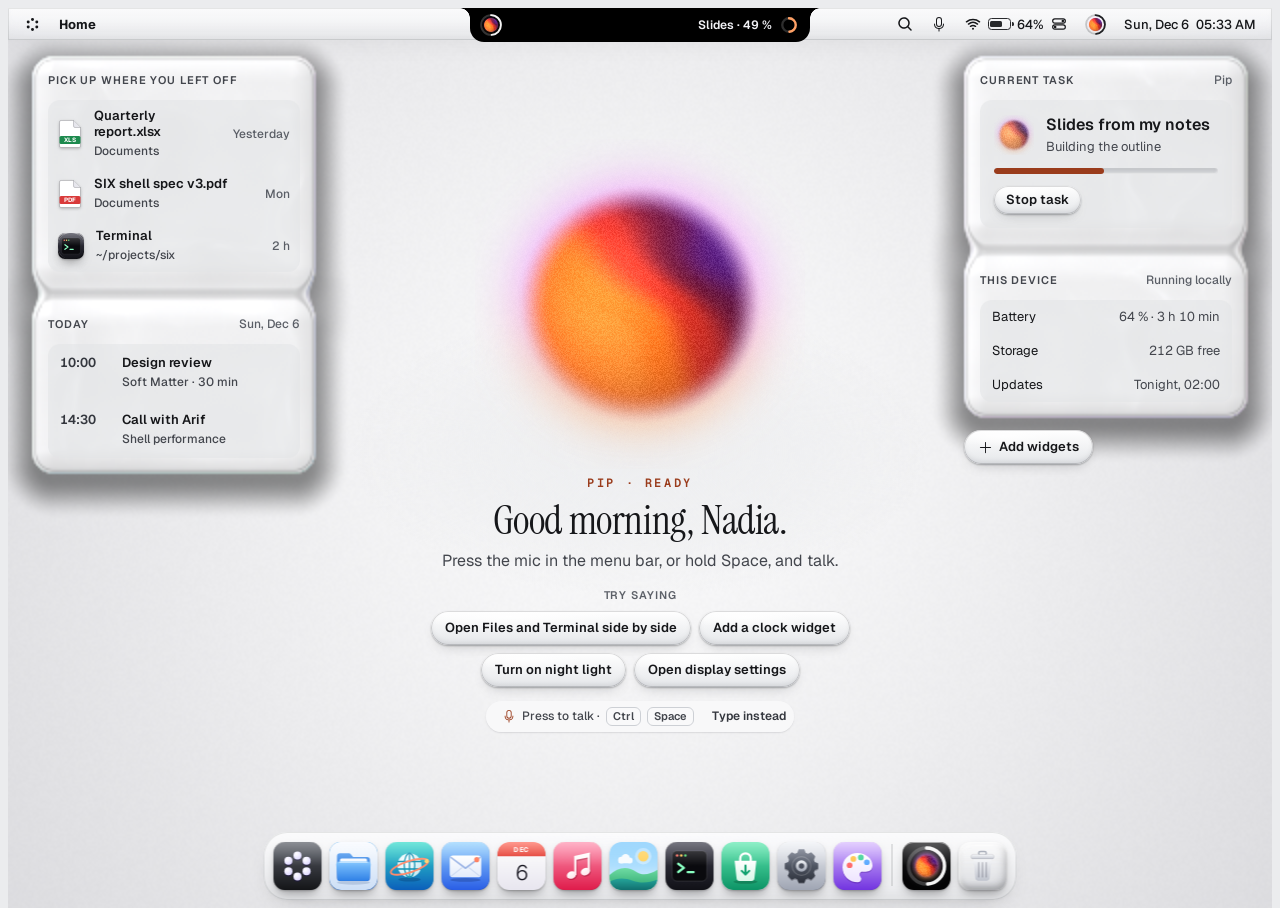
==== design/prototype/index.html @ fb82c5d6 "Satin controls and panels; Control Center as round buttons; bluer Ripple - Controls and floating pan" ====
<!doctype html>
<html lang="en">
<head>
<meta charset="utf-8">
<meta name="viewport" content="width=device-width, initial-scale=1, viewport-fit=cover">
<title>SIX OS Prototype</title>
<meta name="description" content="Interactive prototype of SIX, a desktop OS built on Fedora Linux: voice-first home with Pip, the Pip app, Settings, Files, Software, Calendar and the lock screen.">
<link rel="preconnect" href="https://fonts.googleapis.com">
<link rel="preconnect" href="https://fonts.gstatic.com" crossorigin>
<link rel="stylesheet" href="https://fonts.googleapis.com/css2?family=Geist:wght@300..700&family=Geist+Mono:wght@400;500;600&family=Instrument+Serif:ital@0;1&family=Noto+Sans+Bengali:wght@400;600&display=swap">
<style>
/* Layout concept: a real desktop — plasma wallpaper, paper windows, clay controls, glass menu bar and dock.
   Tokens mirror design/tokens/tokens.css (inlined so the page is self-contained). */
:root {
  --font-ui: "Geist", "Noto Sans Bengali", system-ui, -apple-system, "Segoe UI", sans-serif;
  --font-display: "Instrument Serif", "Iowan Old Style", Georgia, serif;
  --font-mono: "Geist Mono", ui-monospace, "Cascadia Mono", monospace;
  --text-overline: 600 11px/16px var(--font-ui);
  --text-caption: 500 12px/16px var(--font-ui);
  --text-body-sm: 400 13px/18px var(--font-ui);
  --text-body: 400 14px/20px var(--font-ui);
  --text-body-lg: 400 16px/24px var(--font-ui);
  --text-label: 600 13px/16px var(--font-ui);
  --text-title-sm: 600 16px/22px var(--font-ui);
  --text-title: 600 20px/28px var(--font-ui);
  --text-title-lg: 400 28px/34px var(--font-display);
  --text-headline: 400 40px/46px var(--font-display);
  --text-display: 400 56px/60px var(--font-display);

  --radius-xs: 6px; --radius-sm: 8px; --radius-md: 12px; --radius-lg: 16px;
  --radius-xl: 22px; --radius-2xl: 28px;
  --control-sm: 28px; --control-md: 36px; --control-lg: 44px; --target-min: 32px;
  --titlebar-h: 44px; --menubar-h: 32px; --dock-h: 68px;

  --dur-instant: 80ms; --dur-fast: 140ms; --dur-base: 240ms; --dur-slow: 420ms;
  --ease-standard: cubic-bezier(0.2, 0, 0, 1);
  --ease-out: cubic-bezier(0.16, 1, 0.3, 1);
  --ease-spring: linear(0, 0.021, 0.075, 0.148, 0.232, 0.321, 0.408, 0.492, 0.57, 0.64, 0.703, 0.757, 0.805, 0.845, 0.879, 0.907, 0.93, 0.948, 0.963, 0.974, 0.983, 0.99, 0.995, 0.999, 1.002, 1.003, 1.004, 1.005, 1.005, 1.005, 1.005, 1.004, 1.004, 1.003, 1);
  --ease-detent: linear(0, 0.034, 0.118, 0.232, 0.359, 0.487, 0.607, 0.714, 0.806, 0.882, 0.941, 0.985, 1.017, 1.037, 1.049, 1.054, 1.054, 1.05, 1.045, 1.038, 1.031, 1.024, 1.018, 1.013, 1.008, 1.005, 1.002, 1, 0.998, 0.998, 0.997, 0.997, 0.997, 0.997, 1);
  --ease-in: cubic-bezier(0.55, 0, 0.75, 0.2);
  --ease-in-out: cubic-bezier(0.65, 0, 0.35, 1);

  --c-bg: #ebecee; --c-surface: #f9f9fa; --c-surface-2: #e2e3e6; --c-surface-3: #d5d7db;
  --c-line: #cdd0d5; --c-line-strong: #868a93;
  --c-text: #16171a; --c-text-2: #43464d; --c-text-3: #5a5e66; --c-text-on-accent: #ffffff;
  --c-accent: #34373e; --c-accent-hover: #1f2126; --c-accent-soft: #dfe1e5; --c-focus: #34373e;
  --c-info: #066a75; --c-success: #1a6d47; --c-warning: #85540e; --c-danger: #b13a2a;
  --c-info-soft: #cdeef1; --c-success-soft: #cfeedd; --c-warning-soft: #fbeac6; --c-danger-soft: #fbdcd5;
  --c-close-hover: #c42b1c; --c-on-close: #ffffff;
  --clay-lilac: #d9d2ff; --clay-mint: #c4eedb; --clay-peach: #ffd8c9; --clay-sky: #c7e6f7;
  --clay-butter: #ffebb3; --clay-rose: #ffd1e3;
  --plasma-1: #7b6cff; --plasma-2: #39c6d4; --plasma-3: #ff8a6b; --plasma-4: #f6c9ff;
  --clay-highlight: rgba(255, 255, 255, 0.75);
  --clay-shade: rgba(20, 22, 28, 0.14);
  --clay-drop: rgba(20, 22, 28, 0.2);
  --glass-fill: rgba(249, 249, 250, 0.78);
  --glass-fill-strong: rgba(249, 249, 250, 0.9);
  --glass-blur: 28px; --glass-saturate: 1.6;
  --glass-rim: rgba(255, 255, 255, 0.7);
  --glass-edge: rgba(20, 22, 28, 0.12);
  --shadow-1: 0 1px 2px rgba(16, 18, 22, 0.08), 0 1px 1px rgba(16, 18, 22, 0.04);
  --shadow-2: 0 4px 12px -2px rgba(16, 18, 22, 0.12), 0 2px 4px rgba(16, 18, 22, 0.06);
  --shadow-3: 0 18px 40px -12px rgba(16, 18, 22, 0.28), 0 4px 10px rgba(16, 18, 22, 0.08);
  --shadow-4: 0 32px 64px -16px rgba(16, 18, 22, 0.38), 0 8px 18px rgba(16, 18, 22, 0.12);
  --scrim: rgba(12, 12, 14, 0.4);
  --wall-alpha: 0.62;
  --night: rgba(255, 150, 60, 0.16);
}
@media (prefers-color-scheme: dark) {
  :root:not([data-theme="light"]) {
    color-scheme: dark;
    --c-bg: #0c0c0e; --c-surface: #18191c; --c-surface-2: #222327; --c-surface-3: #2d2f33;
    --c-line: #303236; --c-line-strong: #6b6e75;
    --c-text: #f3f4f6; --c-text-2: #bfc2c8; --c-text-3: #979ba3; --c-text-on-accent: #111214;
    --c-accent: #d4d7dd; --c-accent-hover: #e8eaee; --c-accent-soft: #2c2e33; --c-focus: #e8eaee;
    --c-info: #4fd1dc; --c-success: #5fd49a; --c-warning: #f2b95a; --c-danger: #ff8a78;
    --c-info-soft: #113a3f; --c-success-soft: #123a28; --c-warning-soft: #3d2c0f; --c-danger-soft: #45201b;
    --clay-lilac: #3b3470; --clay-mint: #1e4a3a; --clay-peach: #5a3227; --clay-sky: #1f4256;
    --clay-butter: #54451b; --clay-rose: #5a2840;
    --clay-highlight: rgba(255, 255, 255, 0.14); --clay-shade: rgba(0, 0, 0, 0.35); --clay-drop: rgba(0, 0, 0, 0.5);
    --glass-fill: rgba(24, 25, 28, 0.72); --glass-fill-strong: rgba(24, 25, 28, 0.88);
    --glass-rim: rgba(255, 255, 255, 0.12); --glass-edge: rgba(0, 0, 0, 0.4);
    --shadow-1: 0 1px 2px rgba(0, 0, 0, 0.4);
    --shadow-2: 0 4px 12px -2px rgba(0, 0, 0, 0.5), 0 0 0 1px rgba(255, 255, 255, 0.04);
    --shadow-3: 0 18px 40px -12px rgba(0, 0, 0, 0.65), 0 0 0 1px rgba(255, 255, 255, 0.07);
    --shadow-4: 0 32px 64px -16px rgba(0, 0, 0, 0.75), 0 0 0 1px rgba(255, 255, 255, 0.08);
    --wall-alpha: 0.42;
  }
}
:root[data-theme="dark"] {
  color-scheme: dark;
  --c-bg: #0c0c0e; --c-surface: #18191c; --c-surface-2: #222327; --c-surface-3: #2d2f33;
  --c-line: #303236; --c-line-strong: #6b6e75;
  --c-text: #f3f4f6; --c-text-2: #bfc2c8; --c-text-3: #979ba3; --c-text-on-accent: #111214;
  --c-accent: #d4d7dd; --c-accent-hover: #e8eaee; --c-accent-soft: #2c2e33; --c-focus: #e8eaee;
  --c-info: #4fd1dc; --c-success: #5fd49a; --c-warning: #f2b95a; --c-danger: #ff8a78;
  --c-info-soft: #113a3f; --c-success-soft: #123a28; --c-warning-soft: #3d2c0f; --c-danger-soft: #45201b;
  --clay-lilac: #3b3470; --clay-mint: #1e4a3a; --clay-peach: #5a3227; --clay-sky: #1f4256;
  --clay-butter: #54451b; --clay-rose: #5a2840;
  --clay-highlight: rgba(255, 255, 255, 0.14); --clay-shade: rgba(0, 0, 0, 0.35); --clay-drop: rgba(0, 0, 0, 0.5);
  --glass-fill: rgba(24, 25, 28, 0.72); --glass-fill-strong: rgba(24, 25, 28, 0.88);
  --glass-rim: rgba(255, 255, 255, 0.12); --glass-edge: rgba(0, 0, 0, 0.4);
  --shadow-1: 0 1px 2px rgba(0, 0, 0, 0.4);
  --shadow-2: 0 4px 12px -2px rgba(0, 0, 0, 0.5), 0 0 0 1px rgba(255, 255, 255, 0.04);
  --shadow-3: 0 18px 40px -12px rgba(0, 0, 0, 0.65), 0 0 0 1px rgba(255, 255, 255, 0.07);
  --shadow-4: 0 32px 64px -16px rgba(0, 0, 0, 0.75), 0 0 0 1px rgba(255, 255, 255, 0.08);
  --wall-alpha: 0.42;
}
/* materials built from the tokens */
:root {
  --clay-1: 0 2px 4px -1px var(--clay-drop), inset 0 1px 0 var(--clay-highlight), inset 0 -2px 3px var(--clay-shade);
  --clay-2: 0 8px 16px -6px var(--clay-drop), inset 2px 3px 4px var(--clay-highlight), inset -3px -4px 8px var(--clay-shade);
  --clay-3: 0 16px 28px -10px var(--clay-drop), inset 3px 4px 6px var(--clay-highlight), inset -5px -6px 12px var(--clay-shade);
  --clay-pressed: inset 2px 3px 6px var(--clay-shade), inset -1px -1px 2px var(--clay-highlight);
}
/* accessibility modes */
:root[data-transparency="reduced"] { --glass-fill: var(--c-surface); --glass-fill-strong: var(--c-surface); --glass-blur: 0px; --glass-saturate: 1; }
:root[data-contrast="more"] { --c-text-2: var(--c-text); --c-text-3: var(--c-text); --c-line: var(--c-line-strong); --glass-fill: var(--c-surface); --glass-fill-strong: var(--c-surface); --glass-blur: 0px; }
:root[data-motion="reduced"] { --dur-fast: 0ms; --dur-base: 120ms; --dur-slow: 160ms; --ease-spring: var(--ease-standard); }
@media (prefers-reduced-motion: reduce) {
  :root:not([data-motion="full"]) { --dur-fast: 0ms; --dur-base: 120ms; --dur-slow: 160ms; --ease-spring: var(--ease-standard); }
}
:root[data-density="touch"] { --target-min: 44px; --control-sm: 36px; --control-md: 44px; --control-lg: 52px; --titlebar-h: 52px; --menubar-h: 40px; --dock-h: 76px; }

html, body { height: 100%; }
body {
  background: var(--c-bg); color: var(--c-text); font: var(--text-body);
  overflow: hidden; -webkit-font-smoothing: antialiased;
}
* { box-sizing: border-box; }
[hidden] { display: none !important; }
button, input { font: inherit; color: inherit; }
button { cursor: pointer; }
:focus-visible { outline: 2px solid var(--c-focus); outline-offset: 2px; }
svg.i { width: 20px; height: 20px; fill: currentColor; flex: none; }
svg.i.sm { width: 16px; height: 16px; }
.tnum { font-variant-numeric: tabular-nums; }
.sr-only { position: absolute; width: 1px; height: 1px; overflow: hidden; clip: rect(0 0 0 0); white-space: nowrap; }

/* ── Desktop ───────────────────────────────────────────── */
#desktop { position: relative; height: 100%; overflow: hidden; isolation: isolate; }
#wall { position: absolute; inset: 0; width: 100%; height: 100%; z-index: -2; display: block; }
#night { position: absolute; inset: 0; background: var(--night); mix-blend-mode: multiply; pointer-events: none; z-index: 2000; opacity: 0; transition: opacity var(--dur-slow) var(--ease-standard); }
#night.on { opacity: 1; }
#dim { position: absolute; inset: 0; background: #000; pointer-events: none; z-index: 2001; opacity: 0; }

.glass {
  background: var(--glass-fill);
  -webkit-backdrop-filter: blur(var(--glass-blur)) saturate(var(--glass-saturate));
  backdrop-filter: blur(var(--glass-blur)) saturate(var(--glass-saturate));
  border: 1px solid var(--glass-edge);
  box-shadow: inset 0 1px 0 var(--glass-rim), var(--shadow-3);
}
.rim::before {
  content: ""; position: absolute; inset: -1px; border-radius: inherit; padding: 1.5px; pointer-events: none;
  background: linear-gradient(115deg, var(--plasma-1), var(--plasma-2) 35%, var(--plasma-3) 70%, var(--plasma-4));
  -webkit-mask: linear-gradient(#000 0 0) content-box, linear-gradient(#000 0 0);
  -webkit-mask-composite: xor; mask-composite: exclude; opacity: 0.75;
}

/* app icon tiles (clay squircles) */
.tile {
  display: grid; place-items: center; border-radius: 24%; color: var(--c-text);
  box-shadow: var(--clay-2); background: var(--clay-lilac);
}
.tile svg.i { width: 52%; height: 52%; }
.t-lilac { background: var(--clay-lilac); } .t-mint { background: var(--clay-mint); }
.t-peach { background: var(--clay-peach); } .t-sky { background: var(--clay-sky); }
.t-butter { background: var(--clay-butter); } .t-rose { background: var(--clay-rose); }

/* ── Windows ───────────────────────────────────────────── */
.win {
  position: absolute; display: flex; flex-direction: column; min-width: 360px; min-height: 240px;
  background: var(--c-surface); border-radius: var(--radius-lg); box-shadow: var(--shadow-2);
  overflow: hidden; transform-origin: 50% 100%;
  transition: box-shadow var(--dur-base) var(--ease-standard), opacity var(--dur-slow) var(--ease-out), transform var(--dur-slow) var(--ease-spring);
}
.win.active { box-shadow: var(--shadow-4); }
.win.anim { transition: left var(--dur-slow) var(--ease-spring), top var(--dur-slow) var(--ease-spring), width var(--dur-slow) var(--ease-spring), height var(--dur-slow) var(--ease-spring), box-shadow var(--dur-base); }
.win.opening { opacity: 0; transform: scale(0.94) translateY(16px); }
.win.closing { opacity: 0; transform: scale(0.97); transition-duration: var(--dur-fast); }
.win.edge { border-radius: 0; }
.titlebar {
  height: var(--titlebar-h); flex: none; display: flex; align-items: center; gap: 10px; padding-left: 14px;
  user-select: none; -webkit-user-select: none; touch-action: none; border-bottom: 1px solid var(--c-line);
}
.titlebar .title { font: var(--text-label); color: var(--c-text-3); flex: 1; min-width: 0; white-space: nowrap; overflow: hidden; text-overflow: ellipsis; }
.win.active .titlebar .title { color: var(--c-text); }
.titlebar .appicon { --ic: 22px; border-radius: 6px; }
.titlebar .appicon svg.i { width: 64%; height: 64%; }
.capbtns { display: flex; align-self: stretch; }
.cap {
  width: 46px; border: 0; background: transparent; color: var(--c-text-2); display: grid; place-items: center;
  transition: background var(--dur-fast) var(--ease-standard), color var(--dur-fast);
}
.cap:hover { background: var(--c-surface-3); color: var(--c-text); }
.cap.close:hover { background: var(--c-close-hover); color: var(--c-on-close); }
.cap:focus-visible { outline-offset: -3px; }
.win-body { flex: 1; min-height: 0; display: flex; }
.grip { position: absolute; right: 0; bottom: 0; width: 18px; height: 18px; cursor: nwse-resize; touch-action: none; }
.grip::after { content: ""; position: absolute; right: 5px; bottom: 5px; width: 7px; height: 7px; border-right: 2px solid var(--c-line-strong); border-bottom: 2px solid var(--c-line-strong); border-radius: 0 0 3px 0; }
.win.edge .grip { display: none; }

.snap-preview {
  position: absolute; z-index: 800; border-radius: var(--radius-lg); pointer-events: none;
  background: color-mix(in srgb, var(--c-accent) 18%, transparent);
  border: 2px solid var(--c-accent); opacity: 0; transition: all var(--dur-base) var(--ease-out);
  -webkit-backdrop-filter: blur(6px); backdrop-filter: blur(6px);
}
.snap-preview.show { opacity: 1; }

/* snap layouts flyout */
#snapFly { position: absolute; z-index: 1000; padding: 10px; border-radius: var(--radius-md); display: grid; grid-template-columns: repeat(3, 84px); gap: 8px; }
#snapFly .lay { display: grid; gap: 3px; height: 54px; padding: 3px; border-radius: 8px; background: var(--c-surface-2); }
#snapFly .z { border: 0; border-radius: 5px; background: var(--c-surface-3); padding: 0; min-height: 0; }
#snapFly .z:hover, #snapFly .z:focus-visible { background: var(--c-accent); }
.lay.halves { grid-template-columns: 1fr 1fr; }
.lay.thirds { grid-template-columns: 2fr 1fr; }
.lay.quads { grid-template-columns: 1fr 1fr; grid-template-rows: 1fr 1fr; }
.fly-cap { grid-column: 1 / -1; font: var(--text-caption); color: var(--c-text-2); }

/* ── Menu bar (top) + Dock (bottom), macOS-style ───────── */
#menubar {
  position: absolute; top: 0; left: 0; right: 0; z-index: 950; height: calc(var(--menubar-h) + env(safe-area-inset-top, 0px));
  padding: env(safe-area-inset-top, 0px) 8px 0; display: flex; align-items: center; gap: 2px;
  border-width: 0 0 1px; border-radius: 0; box-shadow: none; font: 500 13px/1 var(--font-ui);
}
.mb-btn {
  height: 24px; min-width: 28px; padding: 0 8px; border: 0; background: transparent; border-radius: 6px;
  display: inline-flex; align-items: center; justify-content: center; gap: 7px; color: var(--c-text); font: inherit; white-space: nowrap;
}
.mb-btn:hover, .mb-btn[aria-expanded="true"] { background: color-mix(in srgb, var(--c-text) 13%, transparent); }
.mb-btn svg.i { width: 16px; height: 16px; }
.mb-logo svg.i { width: 17px; height: 17px; }
.mb-app { font-weight: 700; }
.mb-right { margin-left: auto; display: flex; align-items: center; gap: 2px; }
.mb-clock { font-variant-numeric: tabular-nums; }
.dotorb { display: block; width: 18px; height: 18px; color: var(--c-text); }
#pipBtn .dotorb { width: 21px; height: 21px; }

#dock {
  position: absolute; left: 50%; bottom: calc(8px + env(safe-area-inset-bottom, 0px)); transform: translateX(-50%); z-index: 950;
  height: var(--dock-h); padding: 0 6px; border-radius: 24px; display: flex; align-items: flex-end; max-width: calc(100% - 16px);
}
.dock-apps { display: flex; align-items: flex-end; height: 100%; }
.dk {
  --s: 1; position: relative; width: calc(56px * var(--s)); height: 100%; border: 0; background: transparent; padding: 0 0 10px;
  display: flex; align-items: flex-end; justify-content: center; flex: none;
}
.dk .appicon { --ic: calc(48px * var(--s)); transition: filter var(--dur-fast) var(--ease-standard); }   /* size follows --s, which a spring drives */
.dk .dot { position: absolute; bottom: 3px; left: 50%; width: 4px; height: 4px; margin-left: -2px; border-radius: 50%; background: var(--c-text); opacity: 0; transition: opacity var(--dur-fast); }
.dk.running .dot { opacity: 0.7; }
.dk .tip {
  position: absolute; left: 50%; bottom: calc(48px * var(--s) + 22px); transform: translateX(-50%); padding: 5px 10px; border-radius: 7px;
  background: var(--glass-fill-strong); border: 1px solid var(--glass-edge); box-shadow: var(--shadow-2); color: var(--c-text);
  font: 500 13px/16px var(--font-ui); white-space: nowrap; pointer-events: none; opacity: 0; transform: translateX(-50%) translateY(5px) scale(0.96);
  transition: opacity 120ms var(--ease-in), transform 140ms var(--ease-in);
}
.dk:hover .tip, .dk:focus-visible .tip { opacity: 1; transform: translateX(-50%); transition: opacity 220ms var(--ease-out) 40ms, transform 460ms var(--ease-spring) 40ms; }
.dk:focus-visible { outline: none; }
.dk:focus-visible .appicon { outline: 2px solid var(--c-focus); outline-offset: 3px; }
.dk:active .appicon { filter: brightness(0.82); }
.dk.bounce .appicon { animation: dock-bounce 0.72s var(--ease-in-out) 1; }
@keyframes dock-bounce { 0%, 100% { translate: 0 0; } 38% { translate: 0 -12px; } }   /* one lift, no rubber-ball bounce */
.dock-sep { width: 1px; align-self: stretch; margin: 12px 6px 14px; background: color-mix(in srgb, var(--c-text) 22%, transparent); flex: none; }

/* app icons: macOS-style squircles with clay depth */
.appicon {
  --ic: 48px; position: relative; width: var(--ic); height: var(--ic); border-radius: 23%; display: grid; place-items: center; flex: none;
  color: #fff; overflow: hidden;
  box-shadow: inset 0 1px 0 rgba(255, 255, 255, 0.5), inset 0 -3px 6px rgba(0, 0, 0, 0.2), 0 6px 12px -4px rgba(0, 0, 0, 0.42), 0 1px 2px rgba(0, 0, 0, 0.2);
}
.appicon::after { content: ""; position: absolute; inset: 0; border-radius: inherit; background: linear-gradient(180deg, rgba(255, 255, 255, 0.3), rgba(255, 255, 255, 0) 50%); pointer-events: none; }
.appicon svg.i { width: 58%; height: 58%; filter: drop-shadow(0 1px 1px rgba(0, 0, 0, 0.25)); }
.ai-launch { background: linear-gradient(160deg, #50545d, #16171a); }
.ai-files { background: linear-gradient(180deg, #4fb3ff, #1663d6); }
.ai-browser { background: linear-gradient(180deg, #3fd3cf, #0a6fc4); }
.ai-mail { background: linear-gradient(180deg, #6ab8ff, #1f55d9); }
.ai-music { background: linear-gradient(180deg, #ff7f99, #d81b47); }
.ai-terminal { background: linear-gradient(180deg, #3b3b46, #111116); color: #8affc1; }
.ai-guide { background: linear-gradient(180deg, #c99bff, #7234e0); }
.ai-settings { background: linear-gradient(180deg, #dcdee5, #858997); color: #2b2d35; }
.ai-pip { background: radial-gradient(circle at 50% 38%, #26272b, #050506 75%); }
.ai-pip .dotorb { width: 84%; height: 84%; color: #fff; position: relative; z-index: 1; }
.ai-bin { background: linear-gradient(180deg, color-mix(in srgb, var(--c-surface) 85%, transparent), color-mix(in srgb, var(--c-surface-3) 70%, transparent)); color: var(--c-text-2); }

/* system menu (top-left logo) */
#sysMenu { left: 6px; width: 260px; padding: 6px; }
.mrow { display: flex; align-items: center; justify-content: space-between; gap: 16px; width: 100%; height: 30px; padding: 0 10px; border: 0; background: transparent; border-radius: 6px; font: var(--text-body); color: var(--c-text); text-align: left; }
.mrow kbd { background: transparent; border: 0; color: var(--c-text-3); padding: 0; }
.mrow:hover, .mrow:focus-visible { background: var(--c-accent); color: var(--c-text-on-accent); outline: none; }
.mrow:hover kbd, .mrow:focus-visible kbd { color: var(--c-text-on-accent); }
.msep { height: 1px; background: var(--c-line); margin: 5px 8px; }

/* small orb gallery in the guide */
.orb-tiles { display: grid; grid-template-columns: repeat(auto-fill, minmax(140px, 1fr)); gap: 12px; }
.orb-tile { display: grid; gap: 0; border: 1px solid var(--c-line); border-radius: var(--radius-lg); overflow: hidden; background: #151619; color: #f3f4f6; }
.orb-tile > div { height: 120px; display: grid; place-items: center; }
.orb-tile .dotorb { width: 76px; height: 76px; color: #fff; }
.orb-tile span { background: #0b0b0e; padding: 10px; text-align: center; font: 500 13px/16px var(--font-ui); }
.orb-tile span small { color: #a3a6ad; font: inherit; }

kbd { font: 600 11px/1 var(--font-ui); padding: 3px 6px; border-radius: 6px; background: var(--c-surface); color: var(--c-text-2); border: 1px solid var(--c-line); }

/* ── Popovers ─────────────────────────────────────────── */
.pop {
  position: absolute; z-index: 960; bottom: calc(var(--dock-h) + 20px + env(safe-area-inset-bottom, 0px)); border-radius: var(--radius-xl);
  opacity: 0; visibility: hidden; transform: translateY(10px) scale(0.96); transform-origin: bottom left;
  /* menus unfold out of what opened them, like a blind drawn from its rail, on the precise spring;
     closing is a quick ease-in fade (leaving is faster than arriving) */
  clip-path: inset(calc(100% - 56px) -40px -40px -40px);
  transition: opacity 150ms var(--ease-in), transform 180ms var(--ease-in), clip-path 180ms var(--ease-in), visibility 0s linear 180ms;
  max-height: calc(100% - var(--dock-h) - var(--menubar-h) - 44px); overflow: auto;
}
#qs, #sysMenu { top: calc(var(--menubar-h) + 6px + env(safe-area-inset-top, 0px)); bottom: auto; }
#qs:not(.open), #sysMenu:not(.open) { transform: translateY(-10px) scale(0.96); clip-path: inset(-40px -40px calc(100% - 56px) -40px); }
.pop.open { opacity: 1; visibility: visible; transform: none; clip-path: inset(-40px -40px -40px -40px);
  transition: opacity 200ms var(--ease-out), transform 520ms var(--ease-spring), clip-path 560ms var(--ease-spring), visibility 0s; }
.overline { font: var(--text-overline); text-transform: uppercase; letter-spacing: 0.08em; color: var(--c-text-3); }

#sixMenu { left: max(8px, calc(50% - 300px)); width: min(600px, calc(100% - 16px)); padding: 20px; display: grid; gap: 16px; transform-origin: bottom center; }
.menu-search { display: flex; align-items: center; gap: 10px; height: 44px; padding: 0 14px; border-radius: 999px; background: var(--c-surface-2); border: 1px solid var(--c-line-strong); color: var(--c-text-3); }
.menu-search input { flex: 1; min-width: 0; border: 0; background: transparent; outline: none; color: var(--c-text); font: var(--text-body); }
.menu-search:focus-within { border-color: var(--c-accent); outline: 2px solid var(--c-focus); outline-offset: 2px; }
.menu-head { display: flex; justify-content: space-between; align-items: center; }
.linkbtn { border: 0; background: transparent; color: var(--c-accent); font: var(--text-label); padding: 6px 8px; border-radius: 8px; }
.linkbtn:hover { background: var(--c-accent-soft); }
.app-grid { display: grid; grid-template-columns: repeat(auto-fill, minmax(88px, 1fr)); gap: 8px; }
.grid-app { border: 0; background: transparent; display: grid; justify-items: center; gap: 8px; padding: 10px 4px; border-radius: var(--radius-md); font: var(--text-caption); color: var(--c-text); }
.grid-app:hover { background: color-mix(in srgb, var(--c-surface-3) 60%, transparent); }
.grid-app .tile { width: 52px; height: 52px; }
.recent { display: grid; gap: 2px; }
.row-btn { display: flex; align-items: center; gap: 12px; min-height: var(--control-md); padding: 6px 10px; border: 0; background: transparent; border-radius: var(--radius-sm); text-align: left; width: 100%; color: var(--c-text); }
.row-btn:hover { background: color-mix(in srgb, var(--c-surface-3) 60%, transparent); }
.row-btn .meta { margin-left: auto; font: var(--text-caption); color: var(--c-text-3); }
.menu-foot { display: flex; align-items: center; justify-content: space-between; padding-top: 12px; border-top: 1px solid var(--c-line); }
.user { display: flex; align-items: center; gap: 10px; font: var(--text-label); }
.avatar { width: 32px; height: 32px; border-radius: 50%; background: var(--clay-peach); box-shadow: var(--clay-1); display: grid; place-items: center; font: 600 13px/1 var(--font-ui); }
.iconbtn { width: var(--control-md); height: var(--control-md); border: 0; border-radius: var(--radius-md); background: transparent; display: grid; place-items: center; color: var(--c-text); }
.iconbtn:hover { background: color-mix(in srgb, var(--c-surface-3) 70%, transparent); }

#qs { right: 8px; width: min(380px, calc(100% - 16px)); padding: 16px; display: grid; gap: 14px; transform-origin: top right; }
#sysMenu { transform-origin: top left; }
.qs-grid { display: grid; grid-template-columns: repeat(3, 1fr); gap: 10px; position: relative; isolation: isolate; }
/* related controls fuse: Wi-Fi and Bluetooth are both radios, so when both are on they are one body */
.qs-fuse { position: absolute; inset: 0; width: 100%; height: 100%; pointer-events: none; overflow: visible; z-index: -1; }
.qs-fuse path { fill: var(--c-accent); }
.qtile {
  border: 0; border-radius: var(--radius-xl); background: var(--c-surface-2); color: var(--c-text);
  box-shadow: var(--clay-2); padding: 12px; display: grid; gap: 10px; text-align: left; min-height: 84px;
  transition: background var(--dur-fast) var(--ease-standard), box-shadow var(--dur-fast), transform var(--dur-instant);
}
.qtile:active { transform: scale(0.97); box-shadow: var(--clay-pressed); }
.qtile small { font: var(--text-caption); color: var(--c-text-2); }
.qtile b { font: var(--text-label); display: block; }
.qtile[aria-pressed="true"] { background: var(--c-accent); color: var(--c-text-on-accent); }
.qtile[aria-pressed="true"] small { color: var(--c-text-on-accent); }
.slider-row { display: flex; align-items: center; gap: 12px; }
.slider-row label { display: flex; color: var(--c-text-2); }
input[type="range"] { flex: 1; height: var(--control-sm); -webkit-appearance: none; appearance: none; background: transparent; margin: 0; cursor: pointer; --p: 50%; --thumb: #ffffff; }
input[type="range"]::-webkit-slider-runnable-track { height: 6px; border-radius: 999px; background: linear-gradient(90deg, var(--c-accent) var(--p), var(--c-surface-3) var(--p)); box-shadow: inset 0 0 0 1px color-mix(in srgb, var(--c-line-strong) 40%, transparent); }
input[type="range"]::-webkit-slider-thumb { -webkit-appearance: none; appearance: none; width: 20px; height: 20px; margin-top: -7px; border-radius: 999px; background: var(--thumb); box-shadow: 0 1px 3px rgba(0, 0, 0, 0.35), inset 0 0 0 1.5px var(--c-line-strong); transform: scale(var(--sx, 1), var(--sy, 1)); }
input[type="range"]::-moz-range-track { height: 6px; border-radius: 999px; background: var(--c-surface-3); }
input[type="range"]::-moz-range-progress { height: 6px; border-radius: 999px; background: var(--c-accent); }
input[type="range"]::-moz-range-thumb { width: 20px; height: 20px; border: 0; border-radius: 999px; background: var(--thumb); box-shadow: 0 1px 3px rgba(0, 0, 0, 0.35), inset 0 0 0 1.5px var(--c-line-strong); transform: scale(var(--sx, 1), var(--sy, 1)); }
input[type="range"]:focus-visible { outline: 2px solid var(--c-focus); outline-offset: 4px; border-radius: 6px; }
.qs-foot { display: flex; align-items: center; justify-content: space-between; font: var(--text-body-sm); color: var(--c-text-2); }
.switch-list { display: grid; gap: 2px; padding: 8px; border-radius: var(--radius-lg); background: color-mix(in srgb, var(--c-surface-2) 70%, transparent); }

/* switch */
.sw-row { display: flex; align-items: center; gap: 12px; min-height: var(--control-md); padding: 4px 6px; border-radius: var(--radius-sm); cursor: pointer; }
.sw-row span { flex: 1; }
.sw { appearance: none; -webkit-appearance: none; width: 40px; height: 22px; border-radius: 999px; flex: none; margin: 0; cursor: pointer;
  background: var(--c-surface-3); box-shadow: inset 0 0 0 1.5px var(--c-line-strong); position: relative; transition: background var(--dur-fast); }
.sw::after { content: ""; position: absolute; top: 2px; left: 2px; width: 18px; height: 18px; border-radius: 50%; background: var(--c-surface); box-shadow: var(--clay-1), 0 1px 2px rgba(0,0,0,.2); transition: transform var(--dur-base) var(--ease-spring); }
.sw:checked { background: var(--c-accent); box-shadow: none; }
.sw:checked::after { transform: translateX(18px); }
#tensionLayer { position: fixed; inset: 0; width: 100%; height: 100%; z-index: 2050; pointer-events: none; overflow: visible; }
#tensionLayer path { fill: var(--c-surface); }
#tensionLayer .mem-off { fill: var(--trk-b, var(--c-surface-3)); stroke: var(--ctl-rim, transparent); stroke-width: 1; }
.fghost { position: fixed; z-index: 2045; display: flex; align-items: center; gap: 8px; padding: 6px 12px 6px 8px; border-radius: 12px; background: var(--c-surface-2); color: var(--c-text); font: var(--text-body-sm); box-shadow: var(--shadow-3); pointer-events: none; white-space: nowrap; max-width: 260px; }
.fghost span { overflow: hidden; text-overflow: ellipsis; }
.fghost.near { box-shadow: var(--shadow-3), 0 0 0 2px var(--c-danger); }
.frow.fheld { opacity: 0.45; }
body.fdragging, body.fdragging * { user-select: none !important; cursor: grabbing !important; }
#tensionLayer .tendril { fill: #050506; stroke: rgba(255, 255, 255, 0.22); stroke-width: 1; filter: drop-shadow(0 6px 10px rgba(0, 0, 0, 0.35)); }
#tensionLayer .mem-on { fill: color-mix(in srgb, var(--c-accent) 55%, var(--trk-b, var(--c-surface-3))); }
#tensionLayer .mem-thumb { fill: color-mix(in srgb, var(--c-accent) 62%, var(--c-surface)); stroke: var(--ctl-rim, var(--c-line-strong)); stroke-width: 1; filter: drop-shadow(0 2px 4px rgba(0, 0, 0, 0.35)); }
input[type="range"].bending::-webkit-slider-runnable-track { background: transparent; box-shadow: none; }
input[type="range"].bending::-webkit-slider-thumb { opacity: 0; }
input[type="range"].bending::-moz-range-track, input[type="range"].bending::-moz-range-progress { background: transparent; }
input[type="range"].bending::-moz-range-thumb { opacity: 0; }
/* tension (see the Tension module in the script): switches stretch as they travel */
.sw.sw-go:checked::after { animation: sw-drop-r 440ms var(--ease-out); }
.sw.sw-go:not(:checked)::after { animation: sw-drop-l 440ms var(--ease-out); }
@keyframes sw-drop-r { 35% { width: 24px; } 100% { width: 18px; } }
@keyframes sw-drop-l { 35% { width: 24px; margin-left: -6px; } 100% { width: 18px; margin-left: 0; } }

/* ── Plasma clay: liquid surfaces (drawn by WebGL; CSS is the fallback) ── */
#gl { position: absolute; inset: 0; width: 100%; height: 100%; z-index: -1; display: block; }
.liquid { position: relative; border-radius: var(--radius-xl); }
:root:not(.gl) .liquid {
  background: var(--glass-fill);
  -webkit-backdrop-filter: blur(var(--glass-blur)) saturate(var(--glass-saturate));
  backdrop-filter: blur(var(--glass-blur)) saturate(var(--glass-saturate));
  box-shadow: var(--clay-2), inset 0 1px 0 var(--glass-rim);
}
:root.gl .liquid { background: transparent; }
.well { border-radius: var(--radius-md); background: color-mix(in srgb, var(--c-surface-2) 55%, transparent); }

/* ── Home: assistant + voice ─────────────────────────── */
#home { position: absolute; inset: 0; z-index: 1; }
.center {
  position: absolute; left: 50%; top: calc(var(--menubar-h) + 20px); bottom: calc(var(--dock-h) + 30px); transform: translateX(-50%);
  width: min(640px, calc(100% - 2 * (var(--side-w) + 72px))); display: flex; flex-direction: column; align-items: center; justify-content: flex-end; gap: 14px;
}
#home { --side-w: 284px; }
.stage { position: relative; isolation: isolate; display: grid; justify-items: center; gap: 6px; text-align: center; flex: none; transition: gap var(--dur-slow); }
/* text never sits on raw wallpaper: a soft scrim keeps the greeting legible over bright veins */
.stage::before { content: ""; position: absolute; z-index: -1; left: -90px; right: -90px; top: 38%; bottom: -24px; border-radius: 50%; background: radial-gradient(closest-side, color-mix(in srgb, var(--c-bg) 82%, transparent), color-mix(in srgb, var(--c-bg) 50%, transparent) 60%, transparent); pointer-events: none; }
.mb-mic { display: inline-flex; align-items: center; justify-content: center; align-self: center; height: 20px; padding: 0 7px; border-radius: 999px; background: var(--c-warning); color: var(--c-surface); flex: none; }
.mb-mic[hidden] { display: none; }
.mb-mic svg.i { width: 13px; height: 13px; }
.task-out { display: grid; gap: 10px; }
.task-out[hidden] { display: none; }
.task-file { display: flex; align-items: center; gap: 10px; min-width: 0; }
.task-file small { display: block; font: var(--text-caption); color: var(--c-text-3); }
.task-btns { display: flex; gap: 8px; flex-wrap: wrap; }
.frow.empty-row { display: block; padding: 28px 12px; text-align: center; color: var(--c-text-2); cursor: default; }
/* Pip can live anywhere on home: drag it out of the middle, and it stays where you put it */
.pip-spot { display: grid; justify-items: center; gap: 6px; touch-action: none; }
.pip-spot.floating { position: absolute; z-index: 22; }
.pip-spot.floating .pip { --size: 230px; }
.pip-spot.lift .pip { transform: scale(1.04); cursor: grabbing; }
.pip-spot[hidden] { display: none; }
#home.stack .pip-spot.floating { position: static; }
.pip-state { font: 600 12px/16px var(--font-mono); letter-spacing: 0.22em; text-transform: uppercase; color: var(--pip-line); }
.greet { margin: 0; font: var(--text-headline); letter-spacing: -0.01em; text-wrap: balance; }
.greet-sub { margin: 0; color: var(--c-text-2); font: var(--text-body-lg); }
.center[data-chat="on"] .greet { font: var(--text-title-lg); }
.center[data-chat="on"] .greet-sub { display: none; }

.histlink { border: 0; background: transparent; color: var(--c-accent); font: inherit; font-weight: 600; padding: 0; cursor: pointer; }
.msg { display: grid; gap: 6px; max-width: 80%; flex: none; }
.msg p { margin: 0; white-space: pre-wrap; overflow-wrap: anywhere; }
.msg.from-user { align-self: flex-end; padding: 10px 14px; border-radius: 18px 18px 6px 18px; background: var(--c-accent); color: var(--c-text-on-accent); box-shadow: var(--clay-1); }
.msg.from-pip { align-self: stretch; max-width: 100%; position: relative; padding: 10px 14px 12px; border-radius: 6px 18px 18px 18px; background: var(--c-surface-2); }
/* the hairline that links the latest answer to the question that raised it */
.qa-link { position: absolute; left: 0; top: 0; width: 1px; height: 1px; overflow: visible; pointer-events: none; }
.qa-link path { fill: none; stroke: var(--c-line-strong); stroke-width: 1.2; stroke-linecap: round; }
.qa-link circle { fill: var(--c-line-strong); }
#tensionLayer .neck.accent { fill: var(--c-accent); }
#tensionLayer .neck.well { fill: var(--c-surface-2); }
.msg .who { font: 600 11px/14px var(--font-mono); letter-spacing: 0.18em; color: var(--pip-line); display: flex; align-items: center; gap: 8px; }
.msg .txt.wait { color: var(--c-text-3); }
.acts { display: flex; flex-wrap: wrap; gap: 6px; }
.act { display: inline-flex; align-items: center; gap: 6px; font: var(--text-caption); padding: 4px 10px; border-radius: 999px; background: var(--c-success-soft); color: var(--c-success); }
.act.warn { background: var(--c-warning-soft); color: var(--c-warning); }
.msg .note { font: var(--text-caption); color: var(--c-text-3); display: inline-flex; align-items: center; gap: 6px; }
.msg .note svg.i { width: 13px; height: 13px; }
.fixes { display: flex; flex-wrap: wrap; gap: 6px; }
.fixes .sugg { height: 30px; padding: 0 12px; font: var(--text-caption); font-weight: 600; }
/* review card: names the exact target and effect before Pip changes anything */
.review { display: grid; gap: 10px; padding: 12px 14px; border-radius: var(--radius-lg); background: var(--c-surface-2); border: 1px solid var(--c-line-strong); max-width: 420px; }
.review .rv-head { display: flex; align-items: center; gap: 6px; font: var(--text-label); color: var(--c-text); }
.review .rv-item { display: flex; align-items: center; gap: 10px; min-width: 0; }
.review .rv-item b { display: block; overflow: hidden; text-overflow: ellipsis; white-space: nowrap; }
.review .rv-item small { display: block; font: var(--text-caption); color: var(--c-text-3); }
.review ul { margin: 0; padding-left: 18px; font: var(--text-body-sm); color: var(--c-text-2); display: grid; gap: 2px; }
.review .rv-btns { display: flex; gap: 8px; flex-wrap: wrap; }
.review.done { opacity: 0.72; }

#composer { width: 100%; min-height: 64px; display: flex; align-items: center; gap: 8px; padding: 8px 8px 8px 20px; border-radius: var(--radius-2xl); flex: none; }
#composer input { flex: 1; min-width: 0; height: 44px; border: 0; outline: 0; background: transparent; color: var(--c-text); font: var(--text-body-lg); }
#composer input::placeholder { color: var(--c-text-3); }
#composer:focus-within { outline: 2px solid var(--c-focus); outline-offset: 3px; }
.mic {
  width: 48px; height: 48px; border-radius: 50%; border: 0; flex: none; display: grid; place-items: center;
  background: var(--c-accent); color: var(--c-text-on-accent); box-shadow: var(--clay-2);
  transition: transform var(--dur-instant) var(--ease-standard), box-shadow var(--dur-fast), background var(--dur-fast);
}
.mic:hover { background: var(--c-accent-hover); }
.mic:active, .mic[aria-pressed="true"] { box-shadow: var(--clay-pressed); transform: scale(0.96); }
.mic[aria-pressed="true"] { background: var(--c-danger); color: var(--c-surface); }
.send { width: 44px; height: 44px; }
.voice { flex: 1; min-width: 0; display: flex; align-items: center; gap: 14px; }
.wave { display: flex; align-items: center; gap: 3px; height: 36px; flex: none; }
.wave i { width: 4px; height: 20%; border-radius: 4px; background: var(--pip-line); box-shadow: 0 0 6px color-mix(in srgb, var(--pip-line) 60%, transparent); transition: height 90ms linear; }
.voice-text { flex: 1; min-width: 0; display: grid; }
.voice-text b { font: var(--text-label); }
.voice-text span { font: var(--text-body-sm); color: var(--c-text-2); white-space: nowrap; overflow: hidden; text-overflow: ellipsis; }
.hint { display: flex; align-items: center; justify-content: center; gap: 8px 18px; flex-wrap: wrap; font: var(--text-caption); color: var(--c-text-2); padding: 6px 8px 6px 16px; flex: none; border-radius: 999px; background: var(--glass-fill-strong); box-shadow: var(--shadow-1); }
.hint label { display: inline-flex; align-items: center; gap: 8px; cursor: pointer; }
.chips-row { display: flex; flex-wrap: wrap; justify-content: center; gap: 8px; flex: none; }
.sugg { border: 0; height: 34px; padding: 0 14px; border-radius: 999px; font: var(--text-label); color: var(--c-text); background: var(--glass-fill-strong); box-shadow: var(--clay-1); }
.sugg:hover { background: var(--c-surface); }
.sugg:active { box-shadow: var(--clay-pressed); }

/* widgets: draggable plasma-clay cards that fuse when close */
.widget { position: absolute; width: var(--side-w); padding: 16px; display: grid; gap: 12px; touch-action: none; cursor: grab; user-select: none; -webkit-user-select: none; }
.widget > * { min-width: 0; }   /* content wraps inside the card instead of pushing past its edge */
.widget.drag { cursor: grabbing; z-index: 25; }
.widget.stack-top { z-index: 20; }
.widget.stack-hidden { visibility: hidden; pointer-events: none; }
.widget.drop-target { outline: 2px dashed var(--c-focus); outline-offset: 6px; border-radius: var(--radius-xl); }
.widget.drop-target::after { content: "Release to stack"; position: absolute; z-index: 6; left: 50%; top: 50%; transform: translate(-50%, -50%); padding: 5px 12px; border-radius: 999px; background: var(--c-accent); color: var(--c-text-on-accent); font: var(--text-label); white-space: nowrap; box-shadow: var(--shadow-2); }
.peek {
  position: absolute; z-index: 2; display: flex; align-items: flex-end; gap: 8px; padding: 0 14px 8px; overflow: hidden; white-space: nowrap;
  border: 1px solid var(--glass-edge); border-top: 0; border-radius: 0 0 16px 16px; cursor: grab; touch-action: none; text-align: left;
  background: color-mix(in srgb, var(--c-surface-2) 94%, transparent); color: var(--c-text-2); font: var(--text-caption);
  box-shadow: inset 0 9px 9px -9px rgba(0, 0, 0, 0.6), 0 6px 12px -6px rgba(0, 0, 0, 0.4);
  transition: translate var(--dur-fast) var(--ease-out), background var(--dur-fast);
}
.peek b { flex: none; font: 600 10.5px/14px var(--font-ui); letter-spacing: 0.06em; text-transform: uppercase; color: var(--c-text-2); }
.peek .peek-line { min-width: 0; overflow: hidden; text-overflow: ellipsis; color: var(--c-text-2); }
.peek .peek-more { margin-left: auto; color: var(--c-text-3); }
.peek:hover, .peek:focus-visible { background: var(--c-surface-3); translate: 0 3px; }
.peek:focus-visible { outline-offset: 2px; }
.peek[data-depth="2"] { z-index: 1; padding-bottom: 6px; background: color-mix(in srgb, var(--c-surface-2) 78%, transparent); }
.peek[data-depth="2"] b { font-size: 10px; }
.peek[data-depth="2"] .peek-line { opacity: 0.85; }
.stack-tab { position: absolute; z-index: 21; display: flex; align-items: center; gap: 6px; height: 30px; padding: 0 0 0 4px; }
.stack-tab .stack-btn { background: var(--glass-fill-strong); box-shadow: inset 0 0 0 1px var(--glass-edge), var(--shadow-1); }
.stack-tab .stack-btn:hover { background: var(--c-surface-3); }
.widget.stack-hidden.leaving { visibility: visible; z-index: 19; pointer-events: none; }
.stack-count { display: inline-flex; align-items: center; gap: 6px; margin-right: auto; font: var(--text-caption); color: var(--c-text-2); white-space: nowrap; }
.stack-count svg.i { width: 14px; height: 14px; color: var(--c-accent); }
.stack-btn { border: 0; height: 28px; padding: 0 10px; white-space: nowrap; flex: none; border-radius: 999px; background: color-mix(in srgb, var(--c-surface-3) 70%, transparent); color: var(--c-text); font: 600 12px/1 var(--font-ui); }
.stack-btn:hover { background: var(--c-surface-3); }
/* stack pop-up: cards fan out from under the top card, like a notification stack */
#stackScrim { position: absolute; inset: 0; z-index: 30; background: color-mix(in srgb, var(--c-bg) 42%, transparent);
  -webkit-backdrop-filter: blur(8px); backdrop-filter: blur(8px); opacity: 0; transition: opacity 360ms var(--ease-out); }
#stackScrim.open { opacity: 1; }
#stackPop { position: absolute; z-index: 31; width: calc(var(--side-w) + 12px); display: flex; flex-direction: column; overflow-y: auto; overscroll-behavior: contain; padding: 0 6px 12px; scrollbar-width: none; }
#stackPop::-webkit-scrollbar { display: none; }
#stackPop:focus { outline: none; }
.stack-pop-head { position: sticky; top: 0; z-index: 120; display: flex; align-items: center; gap: 6px; padding: 6px 0 8px; }
.stack-pop-head b { margin-right: auto; font: var(--text-title-sm); color: var(--c-text); }
.stack-pop-list { display: flex; flex-direction: column; gap: 10px; }
.widget.in-pop { position: relative; left: auto !important; top: auto !important; width: var(--side-w); flex: none; cursor: pointer;
  background: var(--glass-fill-strong) !important; box-shadow: inset 0 0 0 1px var(--glass-edge), inset 0 1px 0 var(--glass-rim), var(--shadow-3);
  -webkit-backdrop-filter: blur(var(--glass-blur)); backdrop-filter: blur(var(--glass-blur));
}
.widget.in-pop:hover { box-shadow: inset 0 0 0 1px var(--glass-edge), inset 0 1px 0 var(--glass-rim), var(--shadow-4); }
:root[data-motion="reduced"] .widget.in-pop { animation: none; }
@media (prefers-reduced-motion: reduce) { :root:not([data-motion="full"]) .widget.in-pop { animation: none; } }
#home.stack .widget.stack-hidden { visibility: visible; pointer-events: auto; }
#home.stack .peek, #home.stack .stack-tab { display: none; }
.widget:focus-visible { outline-offset: 4px; border-radius: var(--radius-xl); }
.widget h3 { margin: 0; font: var(--text-overline); text-transform: uppercase; letter-spacing: 0.08em; color: var(--c-text-2); display: flex; justify-content: space-between; align-items: center; }
.widget h3 small { font: var(--text-caption); text-transform: none; letter-spacing: 0; color: var(--c-text-3); white-space: nowrap; flex: none; margin-left: 8px; }
.widget h3 > span { min-width: 0; overflow: hidden; text-overflow: ellipsis; white-space: nowrap; }
/* gallery widgets */
.widget .sub { font: var(--text-caption); color: var(--c-text-3); }
.w-clock .well, .w-timer .well, .w-weather .well, .w-music .well { padding: 14px; display: grid; gap: 10px; }
.widget .big { font: 400 46px/1 var(--font-display); letter-spacing: -0.01em; }
.tnum { font-variant-numeric: tabular-nums; }
.wz { display: grid; grid-template-columns: 1fr 1fr; gap: 8px; padding-top: 10px; border-top: 1px solid var(--c-line); font: var(--text-caption); color: var(--c-text-3); }
.wz b { display: block; font: 600 16px/22px var(--font-ui); color: var(--c-text); font-variant-numeric: tabular-nums; }
.w-weather .now { display: flex; align-items: center; gap: 14px; }
.w-weather .deg { font: 400 46px/1 var(--font-display); }
.w-weather .now b { display: block; font: var(--text-label); }
.hours { display: grid; grid-template-columns: repeat(5, 1fr); gap: 4px; text-align: center; font: var(--text-caption); color: var(--c-text-3); }
.hours svg.i { display: block; width: 18px; height: 18px; margin: 4px auto; color: var(--c-text-2); }
.hours b { color: var(--c-text); font-weight: 600; }
.np { display: flex; align-items: center; gap: 12px; min-width: 0; }
.np b { display: block; font: var(--text-label); }
.np span span { font: var(--text-caption); color: var(--c-text-3); }
.art { width: 52px; height: 52px; flex: none; border-radius: 12px; display: grid; place-items: center; color: #fff; box-shadow: var(--clay-2); }
.art svg.i { width: 24px; height: 24px; }
.times { display: flex; justify-content: space-between; margin-top: -4px; font: var(--text-caption); color: var(--c-text-3); }
.transport { display: flex; justify-content: center; align-items: center; gap: 14px; }
.transport button { width: 40px; height: 40px; border: 0; border-radius: 50%; background: transparent; color: var(--c-text); display: grid; place-items: center; }
.transport button:hover { background: var(--c-surface-3); }
.transport button.play { width: 44px; height: 44px; background: var(--c-text); color: var(--c-surface); box-shadow: var(--clay-1); }
.transport svg.i { width: 18px; height: 18px; }
.nrow { display: grid; gap: 2px; width: 100%; padding: 8px 12px; border: 0; background: transparent; color: var(--c-text); text-align: left; border-radius: var(--radius-md); }
.nrow:hover { background: var(--c-surface-3); }
.nrow span { font: var(--text-caption); color: var(--c-text-3); }
.nrow b { font: 500 13px/18px var(--font-ui); }
.topics { display: flex; flex-wrap: wrap; gap: 6px; }
.w-notes textarea { display: block; width: 100%; min-height: 96px; resize: vertical; border: 0; outline: 0; background: transparent; color: var(--c-text); font: var(--text-body); padding: 12px; cursor: text; }
.w-notes .well:focus-within { outline: 2px solid var(--c-focus); outline-offset: 2px; }
.todo { display: flex; align-items: center; gap: 10px; width: 100%; min-height: 38px; padding: 6px 12px; border: 0; background: transparent; color: var(--c-text); text-align: left; font: var(--text-body-sm); border-radius: var(--radius-md); }
.todo:hover { background: var(--c-surface-3); }
.todo svg.i { width: 18px; height: 18px; flex: none; color: var(--c-text-3); }
.todo[aria-checked="true"] span { text-decoration: line-through; color: var(--c-text-3); }
.todo[aria-checked="true"] svg.i { color: var(--c-accent); }
.w-add { display: flex; padding: 2px 12px 10px 40px; }
.w-add input { flex: 1; min-width: 0; height: 30px; border: 0; border-bottom: 1px solid var(--c-line-strong); background: transparent; color: var(--c-text); font: var(--text-body-sm); outline: 0; }
.w-add input:focus { border-bottom-color: var(--c-focus); }
.row-btns { display: flex; gap: 8px; }
.w-timer .bar { width: 100%; }
.month { display: grid; grid-template-columns: repeat(7, 1fr); gap: 2px; padding: 10px; text-align: center; font: var(--text-caption); }
.month span { height: 28px; display: grid; place-items: center; border-radius: 50%; font-variant-numeric: tabular-nums; }
.month .dow { color: var(--c-text-3); font-weight: 600; }
.month .today { background: var(--c-accent); color: var(--c-text-on-accent); font-weight: 700; }
/* widgets Pip makes: drawn from a spec with the same parts */
.wb { display: grid; }
.wb-stat { display: grid; gap: 4px; padding: 12px 14px; }
.wb-stat b { font: 400 40px/1 var(--font-display); }
.wb-stat span { font: var(--text-caption); color: var(--c-text-3); }
.wb-date { height: 34px; border: 1px solid var(--c-line-strong); border-radius: var(--radius-sm, 8px); background: var(--c-surface); color: var(--c-text); font: var(--text-body-sm); padding: 0 8px; }
.wb-text { padding: 12px 14px; font: var(--text-body-sm); color: var(--c-text-2); white-space: pre-wrap; }
.wb-count { display: grid; grid-template-columns: auto minmax(0, 1fr) auto; align-items: center; gap: 4px 12px; padding: 12px 14px; }
.wb-count b { font: 400 40px/1 var(--font-display); font-variant-numeric: tabular-nums; }
.wb-count > span:nth-of-type(1) { font: var(--text-caption); color: var(--c-text-3); }
.wb-count .btns { display: flex; gap: 6px; }
.wb-count .btns button { width: 36px; height: 36px; border: 0; border-radius: 50%; background: var(--c-surface-3); color: var(--c-text); display: grid; place-items: center; box-shadow: var(--clay-1); }
.wb-count .bar { grid-column: 1 / -1; }
.wb-prog { display: grid; gap: 6px; padding: 10px 14px; font: var(--text-caption); color: var(--c-text-2); }
.wb-apps { display: flex; gap: 10px; padding: 12px 14px; }
.wb-app { border: 0; padding: 0; background: transparent; border-radius: 10px; }
.wb .stat .meta, .wb .stat b { font-variant-numeric: tabular-nums; }
.wprev { width: min(284px, 100%); border-radius: var(--radius-lg); background: var(--c-surface); padding: 8px; box-shadow: var(--shadow-2); }
.review.done .wprev { pointer-events: none; }
#addWidget { position: absolute; z-index: 4; display: inline-flex; align-items: center; gap: 6px; }
#addWidget svg.i { width: 15px; height: 15px; }
#addWidget[hidden] { display: none; }
#home.stack #addWidget { position: static; justify-self: start; }
/* widget gallery */
#galScrim { position: absolute; inset: 0; z-index: 970; background: var(--scrim); opacity: 0; transition: opacity var(--dur-base); }
#galScrim.open { opacity: 1; }
#gallery { position: absolute; z-index: 971; left: 50%; top: calc(var(--menubar-h) + 24px); width: min(780px, calc(100% - 32px)); max-height: calc(100% - var(--menubar-h) - var(--dock-h) - 72px); overflow: auto;
  border-radius: var(--radius-2xl); padding: 20px; display: grid; gap: 14px; transform: translateX(-50%) translateY(-10px) scale(0.97); opacity: 0;
  transition: opacity 160ms var(--ease-in), transform 180ms var(--ease-in); }
#gallery.open { opacity: 1; transform: translateX(-50%); transition: opacity 220ms var(--ease-out), transform 560ms var(--ease-spring); }
.gal-head { display: flex; align-items: flex-start; gap: 12px; }
.gal-head h2 { margin: 0; font: var(--text-title-lg); }
.gal-head p { margin: 2px 0 0; font: var(--text-body-sm); color: var(--c-text-2); }
.gal-head .iconbtn { margin-left: auto; flex: none; }
.gal-make { display: flex; align-items: center; gap: 8px; padding: 6px 6px 6px 14px; border-radius: 999px; background: var(--c-surface-2); box-shadow: var(--clay-pressed); }
.gal-make:focus-within { outline: 2px solid var(--c-focus); outline-offset: 2px; }
.gal-make .dotorb { width: 22px; height: 22px; flex: none; color: var(--pip-line); }
.gal-make input { flex: 1; min-width: 0; height: 36px; border: 0; outline: 0; background: transparent; color: var(--c-text); font: var(--text-body); }
.gal-make input::placeholder { color: var(--c-text-3); }
#galIdeas { display: flex; flex-wrap: wrap; gap: 8px; }
#galIdeas .sugg { height: auto; min-height: 30px; padding-block: 6px; text-align: left; font: var(--text-caption); font-weight: 600; }
.gal-grid { display: grid; grid-template-columns: repeat(auto-fill, minmax(168px, 1fr)); gap: 10px; }
.gal-grid[hidden], #galMineH[hidden] { display: none; }
.gal-tile { display: grid; grid-template-columns: 36px 1fr; align-items: center; gap: 2px 10px; padding: 12px; border-radius: var(--radius-lg); border: 1px solid var(--c-line); background: color-mix(in srgb, var(--c-surface-2) 55%, transparent); }
.gal-tile.on { border-color: var(--c-accent); }
.gal-tile .tile { width: 36px; height: 36px; border-radius: 10px; grid-row: span 2; }
.gal-tile b { font: var(--text-label); }
.gal-tile small { grid-column: 2; font: var(--text-caption); color: var(--c-text-3); }
.gal-tile .btn { grid-column: 1 / -1; justify-self: start; margin-top: 8px; }
#wMenu { position: absolute; z-index: 972; width: 220px; padding: 6px; border-radius: var(--radius-lg); }
#wMenu[hidden] { display: none; }
/* ── The Pip notch ──────────────────────────────────────────────────
   Hardware-black in both themes, flat against the top edge with concave "ears"; it changes size
   on springs (a detent when it grows, so it lands; precise when it shrinks) and its contents
   cross-fade with a short focus pull. */
#island {
  --isl-h: calc(var(--menubar-h) + 2px); position: absolute; top: 0; left: 50%; z-index: 958; width: 190px; height: var(--isl-h);
  transform: translateX(-50%); background: #000; color: #f3f3f7; border-radius: 0 0 14px 14px;
  --c-text: #f3f3f7; --c-text-2: #b9bbc1; --c-text-3: #8e9098; --c-surface: #1c1d20; --c-surface-2: #151619; --c-surface-3: #27282c; --c-line: rgba(255,255,255,0.1); --c-line-strong: rgba(255,255,255,0.18);
  transition: width 460ms var(--ease-spring), height 460ms var(--ease-spring), border-radius 460ms var(--ease-spring), box-shadow 300ms var(--ease-out), opacity 160ms var(--ease-out);
}
#island[data-mode="expanded"] { border-radius: 0 0 28px 28px; box-shadow: 0 20px 44px -12px rgba(0, 0, 0, 0.55); transition-timing-function: var(--ease-detent); transition-duration: 560ms; }
#island[data-mode="compact"] { transition-timing-function: var(--ease-detent); }
#island::before, #island::after { content: ""; position: absolute; top: 0; width: 10px; height: 10px; pointer-events: none; }
#island::before { right: 100%; background: radial-gradient(circle at 0 100%, transparent 9.5px, #000 10px); }
#island::after { left: 100%; background: radial-gradient(circle at 100% 100%, transparent 9.5px, #000 10px); }
#island[data-mode="hidden"] { height: 0; opacity: 0; pointer-events: none; transition: width 320ms var(--ease-spring), height 320ms var(--ease-spring), opacity 200ms var(--ease-in) 120ms; }
#island[data-mode="hidden"]::before, #island[data-mode="hidden"]::after { opacity: 0; }
#island:has(.isl-hit:hover)[data-mode="compact"] { height: calc(var(--isl-h) + 3px) !important; }
.isl-clip { position: absolute; inset: 0; overflow: hidden; border-radius: inherit; }
.isl-hit { position: absolute; inset: 0; border: 0; background: transparent; border-radius: inherit; cursor: pointer; }
.isl-hit:focus-visible { outline: 2px solid var(--c-focus); outline-offset: 2px; }
#island[data-mode="expanded"] .isl-hit { display: none; }
.isl-compact { position: absolute; inset: 0 12px 0 10px; display: flex; align-items: center; justify-content: space-between; gap: 10px; opacity: 0; filter: blur(4px); transition: opacity 160ms var(--ease-in), filter 160ms var(--ease-in); }
#island[data-mode="compact"] .isl-compact { opacity: 1; filter: none; transition: opacity 280ms var(--ease-out) 140ms, filter 280ms var(--ease-out) 140ms; }
.isl-l { display: grid; place-items: center; width: 22px; height: 22px; }
.isl-l .dotorb { width: 22px; height: 22px; color: #fff; }
.isl-l .isl-art { display: none; }
.isl-l[data-show="art"] .dotorb { display: none; }
.isl-l[data-show="art"] .isl-art { display: block; }
.isl-art { width: 22px; height: 22px; border-radius: 6px; }
.isl-r { display: flex; align-items: center; gap: 8px; min-width: 0; font: 600 12px/1 var(--font-ui); }
.isl-txt { white-space: nowrap; overflow: hidden; text-overflow: ellipsis; max-width: 200px; }
.isl-eq, .isl-ring { display: none; }
#island[data-act="music"] .isl-eq { display: flex; align-items: flex-end; gap: 2px; height: 14px; }
.isl-eq i { width: 3px; height: 100%; border-radius: 2px; background: #ff7f99; transform-origin: bottom; animation: isl-eq 0.9s ease-in-out infinite alternate; }
.isl-eq i:nth-child(2) { animation-delay: -0.3s; } .isl-eq i:nth-child(3) { animation-delay: -0.6s; } .isl-eq i:nth-child(4) { animation-delay: -0.15s; }
@keyframes isl-eq { from { transform: scaleY(0.2); } to { transform: scaleY(1); } }
#island[data-act="task"] .isl-ring { display: block; width: 18px; height: 18px; transform: rotate(-90deg); }
.isl-ring circle { fill: none; stroke-width: 2.6; stroke: rgba(255, 255, 255, 0.18); }
.isl-ring circle:last-child { stroke: #ffa064; stroke-linecap: round; transition: stroke-dashoffset 600ms var(--ease-spring); }
#island[data-act="done"] .isl-txt { color: #7be3a6; }
.isl-body { position: absolute; left: 0; right: 0; top: 0; padding: 8px 18px 16px; display: grid; gap: 10px; opacity: 0; filter: blur(6px); transform: scale(0.94); transform-origin: 50% 0; pointer-events: none; transition: opacity 140ms var(--ease-in), filter 140ms var(--ease-in), transform 160ms var(--ease-in); }
#island[data-mode="expanded"] .isl-body { opacity: 1; filter: none; transform: none; pointer-events: auto; transition: opacity 300ms var(--ease-out) 150ms, filter 300ms var(--ease-out) 150ms, transform 560ms var(--ease-detent) 60ms; }
.isl-head { display: flex; align-items: center; gap: 10px; min-height: 30px; font: var(--text-caption); }
.isl-head .dotorb { width: 26px; height: 26px; color: #fff; flex: none; }
.isl-head b { font: 600 13px/1 var(--font-ui); }
#islHeadLabel { flex: 1; color: #a8a8b8; white-space: nowrap; overflow: hidden; text-overflow: ellipsis; min-width: 0; }
.isl-wave { display: none; align-items: center; gap: 3px; height: 18px; }
#island:has(.isl-voice:not([hidden])) .isl-wave { display: flex; }
.isl-wave i { width: 3px; height: 18px; border-radius: 2px; background: #8fd3ff; transform: scaleY(0.12); transition: transform 90ms linear; }
.isl-x { width: 26px; height: 26px; border: 0; border-radius: 50%; background: rgba(255, 255, 255, 0.1); color: #fff; font: 500 16px/1 var(--font-ui); display: grid; place-items: center; flex: none; }
.isl-x:hover { background: rgba(255, 255, 255, 0.2); }
.isl-voice { display: grid; gap: 6px; }
.isl-voice[hidden], .isl-task[hidden], .isl-music[hidden] { display: none; }
#islYou { margin: 0; font: var(--text-body-sm); color: #b9bbc1; }
#islPip { margin: 0; font: 400 19px/1.3 var(--font-display); color: #fff; }
#islYou:empty, #islPip:empty, #islCard:empty { display: none; }
#islCard { display: grid; gap: 8px; }
#islCard .review { max-width: none; background: #151619; }
.isl-task { display: grid; gap: 8px; padding: 10px 12px; border-radius: 16px; background: rgba(255, 255, 255, 0.06); }
.isl-row { display: grid; gap: 2px; min-width: 0; font: var(--text-caption); color: #a8a8b8; }
.isl-row b { font: 600 13px/18px var(--font-ui); color: #fff; white-space: nowrap; overflow: hidden; text-overflow: ellipsis; }
.isl-bar { height: 4px; border-radius: 4px; background: rgba(255, 255, 255, 0.14); overflow: hidden; }
.isl-bar i { display: block; height: 100%; background: #ffa064; transition: width 600ms var(--ease-spring); }
.isl-btn { justify-self: start; height: 28px; padding: 0 12px; border: 0; border-radius: 999px; background: rgba(255, 255, 255, 0.12); color: #fff; font: 600 12px/1 var(--font-ui); }
.isl-music { display: flex; align-items: center; gap: 12px; padding: 10px 12px; border-radius: 16px; background: rgba(255, 255, 255, 0.06); }
.isl-music .isl-art { width: 40px; height: 40px; border-radius: 10px; flex: none; }
.isl-music .isl-row { flex: 1; }
.isl-round { width: 32px; height: 32px; border: 0; border-radius: 50%; background: rgba(255, 255, 255, 0.12); color: #fff; font: 14px/1 var(--font-ui); display: grid; place-items: center; flex: none; }
/* floating widgets: above every window, in glass */
#pins { position: absolute; inset: 0; z-index: 945; pointer-events: none; }
#pins > .widget { pointer-events: auto; }
.widget.pinned { background: var(--glass-fill-strong) !important; -webkit-backdrop-filter: blur(var(--glass-blur)) saturate(1.3); backdrop-filter: blur(var(--glass-blur)) saturate(1.3);
  border-radius: var(--radius-xl); box-shadow: inset 0 0 0 1px var(--glass-edge), inset 0 1px 0 var(--glass-rim), var(--shadow-4); cursor: grab; }
.widget.pinned.drag { cursor: grabbing; box-shadow: inset 0 0 0 1px var(--glass-edge), var(--shadow-4), 0 0 0 4px color-mix(in srgb, var(--c-accent) 30%, transparent); }
.widget.pinned h3 > span::before { content: ""; display: inline-block; width: 6px; height: 6px; margin-right: 6px; border-radius: 50%; background: var(--c-accent); vertical-align: 1px; }
/* the video widget */
.vid { position: relative; aspect-ratio: 16 / 9; border-radius: var(--radius-md); overflow: hidden; background: #000; cursor: pointer; }
.vid canvas, .vid video { position: absolute; inset: 0; width: 100%; height: 100%; object-fit: contain; display: block; }
.vid canvas[hidden], .vid video[hidden] { display: none; }
.vid-big { position: absolute; left: 50%; top: 50%; width: 52px; height: 52px; margin: -26px 0 0 -26px; border: 0; border-radius: 50%; display: grid; place-items: center; color: #fff; background: rgba(0, 0, 0, 0.45); -webkit-backdrop-filter: blur(8px); backdrop-filter: blur(8px); box-shadow: inset 0 0 0 1px rgba(255, 255, 255, 0.25); }
.vid-big[hidden] { display: none; }
.vid-big svg.i { width: 22px; height: 22px; }
.vid-hint { position: absolute; left: 0; right: 0; bottom: 8px; text-align: center; font: var(--text-caption); color: rgba(255, 255, 255, 0.7); opacity: 0; transition: opacity var(--dur-fast); pointer-events: none; }
.widget.vid-drop .vid-hint { opacity: 1; }
.widget.vid-drop .vid { outline: 2px dashed var(--c-focus); outline-offset: -6px; }
.vid-ctl { display: flex; align-items: center; gap: 8px; }
.vid-ctl button { width: 32px; height: 32px; border: 0; border-radius: 50%; display: grid; place-items: center; background: var(--c-surface-3); color: var(--c-text); flex: none; }
.vid-ctl button svg.i { width: 16px; height: 16px; }
.vid-seek { flex: 1; min-width: 0; height: 20px; }
.vid-t { font: var(--text-caption); color: var(--c-text-2); white-space: nowrap; }
.rs-handle { position: absolute; right: 4px; bottom: 4px; width: 16px; height: 16px; cursor: nwse-resize; touch-action: none; opacity: 0.55;
  background: linear-gradient(135deg, transparent 50%, var(--c-text-3) 50%, var(--c-text-3) 58%, transparent 58%, transparent 70%, var(--c-text-3) 70%, var(--c-text-3) 78%, transparent 78%); }
.rs-handle:hover { opacity: 1; }
/* right-click menus */
.ctx.glass { background: color-mix(in srgb, var(--c-surface) 90%, transparent); }
.ctx { position: absolute; z-index: 973; min-width: 230px; width: max-content; max-width: 320px; padding: 6px; border-radius: var(--radius-lg); }
.ctx[hidden] { display: none; }
.ctx:focus { outline: none; }
.ctx .mrow { justify-content: flex-start; gap: 10px; }
.ctx .mi { width: 16px; height: 16px; display: grid; place-items: center; flex: none; color: var(--c-text-2); }
.ctx .mi svg.i { width: 16px; height: 16px; }
.ctx .ml { flex: 1; white-space: nowrap; }
.ctx .mchev { width: 14px; height: 14px; color: var(--c-text-3); }
.ctx .mrow:hover .mi, .ctx .mrow:focus-visible .mi, .ctx .mrow:hover .mchev { color: inherit; }
.ctx .mrow.open { background: color-mix(in srgb, var(--c-accent) 22%, transparent); }
.ctx .mrow:disabled { opacity: 0.42; background: transparent; color: var(--c-text); cursor: default; }
.ctx .mrow.danger:hover, .ctx .mrow.danger:focus-visible { background: var(--c-danger); color: #fff; }
.isl-round svg.i { width: 16px; height: 16px; }

.wrow { display: flex; align-items: center; gap: 12px; width: 100%; min-height: 44px; padding: 8px 10px; border: 0; background: transparent; color: var(--c-text); text-align: left; border-radius: var(--radius-md); cursor: pointer; }
.wrow:hover { background: color-mix(in srgb, var(--c-surface-3) 60%, transparent); }
.wrow .meta { margin-left: auto; font: var(--text-caption); color: var(--c-text-3); white-space: nowrap; }
.wrow b { font: var(--text-label); display: block; }
.wrow span.sub { font: var(--text-caption); color: var(--c-text-2); }
.ev { display: grid; grid-template-columns: 52px 1fr; gap: 10px; padding: 10px 12px; align-items: baseline; }
.ev time { font: 600 13px/18px var(--font-ui); font-variant-numeric: tabular-nums; color: var(--c-accent); }
.ev b { font: var(--text-label); display: block; }
.ev span { font: var(--text-caption); color: var(--c-text-2); }
.bar { height: 6px; border-radius: 6px; background: color-mix(in srgb, var(--c-surface-3) 80%, transparent); overflow: hidden; box-shadow: var(--clay-pressed); }
.bar i { display: block; height: 100%; background: var(--pip-line); border-radius: 6px; transition: width var(--dur-slow) var(--ease-out); }
.task-head { display: flex; gap: 12px; align-items: center; }
.task-head b { font: var(--text-title-sm); display: block; }
.task-head span { font: var(--text-body-sm); color: var(--c-text-2); }
.stat { display: flex; justify-content: space-between; font: var(--text-body-sm); padding: 8px 12px; }
.stat span:last-child { font-variant-numeric: tabular-nums; color: var(--c-text-2); }
#home.stack { position: relative; inset: auto; height: 100%; overflow-y: auto; padding: calc(var(--menubar-h) + 24px) 24px calc(var(--dock-h) + 40px); }
#home.stack .center { position: static; transform: none; width: min(640px, 100%); margin: 0 auto; }
#home.stack .widgets { display: grid; grid-template-columns: repeat(auto-fit, minmax(240px, 1fr)); gap: 16px; width: min(640px, 100%); margin: 24px auto 0; }
#home.stack .widget { position: static; width: auto; cursor: default; }

/* ── Pip, the SIX assistant (globe form, from the character canvas) ── */
:root { --pip-line: #9a3c1c; --pip-deep: #e0402a; --pip-glow: #ff9a3c; }
@media (prefers-color-scheme: dark) { :root:not([data-theme="light"]) { --pip-line: #ffa064; } }
:root[data-theme="dark"] { --pip-line: #ffa064; }
.pip { --size: 330px; position: relative; width: var(--size); height: var(--size); flex: none; perspective: 900px; transition: width var(--dur-slow) var(--ease-out), height var(--dur-slow) var(--ease-out), opacity var(--dur-slow), transform var(--dur-slow) var(--ease-out); }
.center[data-chat="on"] .pip { --size: 168px; }
.pip .dotorb.orb-hi, .pip-card .dotorb.orb-hi { width: 100%; height: 100%; color: var(--c-text); }


:root[data-motion="reduced"] .pip *, :root[data-motion="reduced"] .pip *::before { animation: none !important; }
@media (prefers-reduced-motion: reduce) { :root:not([data-motion="full"]) .pip *, :root:not([data-motion="full"]) .pip *::before { animation: none !important; } }

/* guide: Pip state cards */
.pips { display: grid; grid-template-columns: repeat(auto-fill, minmax(150px, 1fr)); gap: 12px; }
.pip-card { border: 1px solid var(--c-line); border-radius: var(--radius-lg); padding: 10px 10px 14px; display: grid; justify-items: center; gap: 4px; text-align: center; background: transparent; color: var(--c-text); }
.pip-card:hover { background: var(--c-surface-2); }
.pip-card[aria-pressed="true"] { border-color: var(--c-accent); background: var(--c-accent-soft); }
.pip-card .pip { --size: 132px; }
.pip-card small { color: var(--c-text-2); font: var(--text-caption); }
.seg.wide { display: flex; }
.seg.wide button { flex: 1; }
.ctl { display: grid; gap: 6px; }
.ctl > span { display: flex; justify-content: space-between; font: var(--text-body-sm); color: var(--c-text-2); }

/* ── Six Search ──────────────────────────────────────── */
#searchScrim { position: absolute; inset: 0; z-index: 970; background: var(--scrim); opacity: 0; visibility: hidden; transition: opacity var(--dur-base), visibility 0s linear var(--dur-base); }
#searchScrim.open { opacity: 1; visibility: visible; transition-delay: 0s; }
#search {
  position: absolute; z-index: 971; left: 50%; top: 14%; width: min(680px, calc(100% - 32px)); border-radius: var(--radius-2xl);
  transform: translateX(-50%) translateY(-10px) scale(0.97); opacity: 0; visibility: hidden; padding: 10px;
  transition: opacity 150ms var(--ease-in), transform 170ms var(--ease-in), visibility 0s linear 170ms;
}
#search.open { opacity: 1; visibility: visible; transform: translateX(-50%); transition: opacity 200ms var(--ease-out), transform 520ms var(--ease-spring), visibility 0s; }
#search .menu-search { height: 52px; font-size: 16px; border: 0; background: transparent; }
#search .menu-search:focus-within { outline: none; }
#search .menu-search input { font: var(--text-body-lg); font-size: 18px; }
#results { max-height: min(52vh, 420px); overflow: auto; border-top: 1px solid var(--c-line); padding-top: 6px; }
.res-group { padding: 8px 10px 4px; }
.res { display: flex; align-items: center; gap: 12px; width: 100%; min-height: 44px; padding: 6px 10px; border: 0; background: transparent; border-radius: var(--radius-md); text-align: left; }
.res .tile { width: 30px; height: 30px; border-radius: 8px; }
.res .tile svg.i { width: 60%; height: 60%; }
.res .sub { font: var(--text-caption); color: var(--c-text-3); display: block; }
.res .hint { margin-left: auto; font: var(--text-caption); color: var(--c-text-3); }
.res .fx { color: var(--c-text-2); }
.res .rt { display: grid; min-width: 0; }
.res[aria-selected="true"] { background: var(--c-accent-soft); }
.res[aria-selected="true"] .main { color: var(--c-accent); }
.empty { padding: 18px 12px; color: var(--c-text-2); }
.search-foot { display: flex; gap: 16px; padding: 10px 12px 4px; font: var(--text-caption); color: var(--c-text-3); flex-wrap: wrap; }

/* ── Toast ───────────────────────────────────────────── */
#toast {
  position: absolute; z-index: 975; left: 50%; bottom: calc(var(--dock-h) + 24px + env(safe-area-inset-bottom, 0px)); transform: translateX(-50%) translateY(10px);
  display: flex; align-items: center; gap: 14px; padding: 8px 8px 8px 16px; border-radius: var(--radius-md); max-width: calc(100% - 32px);
  background: var(--glass-fill-strong); opacity: 0; visibility: hidden;
  transition: opacity 160ms var(--ease-in), transform 180ms var(--ease-in), visibility 0s linear 180ms;
}
#toast.open { opacity: 1; visibility: visible; transform: translateX(-50%); transition: opacity 220ms var(--ease-out), transform 520ms var(--ease-spring), visibility 0s; }

/* ── Buttons & controls ──────────────────────────────── */
.btn {
  height: var(--control-md); padding: 0 16px; border: 0; border-radius: var(--radius-md); font: var(--text-label);
  display: inline-flex; align-items: center; gap: 8px; white-space: nowrap;
  transition: transform var(--dur-instant) var(--ease-standard), box-shadow var(--dur-fast), background var(--dur-fast);
}
.btn.sm { height: var(--control-sm); padding: 0 12px; }
.btn.lg { height: var(--control-lg); padding: 0 20px; }
.btn-primary { background: var(--c-accent); color: var(--c-text-on-accent); box-shadow: var(--clay-1); }
.btn-primary:hover { background: var(--c-accent-hover); }
.btn-secondary { background: var(--c-surface-2); color: var(--c-text); box-shadow: var(--clay-1); }
.btn-secondary:hover { background: var(--c-surface-3); }
.btn-quiet { background: transparent; color: var(--c-text); }
.btn-quiet:hover { background: var(--c-surface-3); }
.btn-danger { background: var(--c-danger); color: var(--c-surface); box-shadow: var(--clay-1); }
.btn-primary:active, .btn-secondary:active, .btn-danger:active { box-shadow: var(--clay-pressed); transform: translateY(1px) scale(0.98); }
.btn:disabled { opacity: 0.45; cursor: not-allowed; box-shadow: none; transform: none; }

/* ── App: Design guide ───────────────────────────────── */
.side {
  width: 216px; flex: none; background: var(--c-surface-2); padding: 12px 8px; display: grid; align-content: start; gap: 2px; overflow: auto;
}
.navbtn { display: flex; align-items: center; gap: 10px; min-height: var(--control-md); padding: 0 10px; border: 0; background: transparent; border-radius: var(--radius-sm); text-align: left; color: var(--c-text); font: var(--text-body); }
.navbtn:hover { background: var(--c-surface-3); }
.navbtn[aria-selected="true"] { background: var(--c-accent-soft); color: var(--c-accent); font-weight: 600; }
.main { flex: 1; min-width: 0; overflow: auto; padding: 24px 28px 32px; }
.main h2 { font: var(--text-headline); letter-spacing: -0.02em; margin: 4px 0 8px; text-wrap: balance; }
.main h3 { font: var(--text-title-sm); margin: 28px 0 10px; }
.main p.lead { font: var(--text-body-lg); color: var(--c-text-2); max-width: 62ch; margin: 0 0 8px; }
.main p { max-width: 68ch; }
.mats { display: grid; grid-template-columns: repeat(auto-fit, minmax(170px, 1fr)); gap: 14px; margin-top: 18px; }
.mat { border-radius: var(--radius-lg); padding: 16px; min-height: 150px; display: grid; align-content: space-between; gap: 18px; }
.mat b { font: var(--text-title-sm); display: block; }
.mat p { margin: 4px 0 0; font: var(--text-body-sm); color: var(--c-text-2); }
.mat.clay { background: var(--clay-lilac); box-shadow: var(--clay-3); border-radius: var(--radius-xl); }
.mat.paper { background: var(--c-surface); border: 1px solid var(--c-line); }
.mat.glassy { position: relative; overflow: hidden; border: 1px solid var(--c-line); background: linear-gradient(135deg, var(--plasma-1), var(--plasma-2) 50%, var(--plasma-3)); padding: 14px; }
.mat.glassy .glass { border-radius: var(--radius-md); padding: 12px; box-shadow: inset 0 1px 0 var(--glass-rim), var(--shadow-2); }
.chips { display: flex; flex-wrap: wrap; gap: 8px; }
.chip { font: var(--text-caption); padding: 4px 10px; border-radius: 999px; background: var(--c-surface-2); color: var(--c-text-2); }
.chip.ok { background: var(--c-success-soft); color: var(--c-success); }
.chip.warn { background: var(--c-warning-soft); color: var(--c-warning); }
.principles { display: grid; gap: 10px; padding: 0; margin: 16px 0 0; list-style: none; max-width: 68ch; }
.principles li { display: grid; grid-template-columns: 28px 1fr; gap: 10px; align-items: baseline; }
.principles li b { display: block; }
.principles .n { font: 700 13px/20px var(--font-mono); color: var(--c-accent); }
.principles span { color: var(--c-text-2); }

.type-row { display: grid; grid-template-columns: 150px 1fr; gap: 16px; align-items: baseline; padding: 12px 0; border-bottom: 1px solid var(--c-line); }
.type-row code { font: 400 12px/16px var(--font-mono); color: var(--c-text-3); }
.type-row code b { display: block; color: var(--c-text-2); font-weight: 600; }
.type-sample { min-width: 0; overflow-wrap: anywhere; }
.faces { display: grid; grid-template-columns: repeat(auto-fit, minmax(180px, 1fr)); gap: 12px; }
.face { padding: 16px; border-radius: var(--radius-lg); border: 1px solid var(--c-line); display: grid; gap: 4px; }
.face .big { font-size: 40px; line-height: 48px; }
.face small { color: var(--c-text-3); font: var(--text-caption); }

.swatches { display: grid; grid-template-columns: repeat(auto-fill, minmax(150px, 1fr)); gap: 12px; }
.sw-card { border-radius: var(--radius-md); border: 1px solid var(--c-line); overflow: hidden; background: var(--c-surface); }
.sw-card .chipc { height: 56px; display: flex; align-items: flex-end; justify-content: flex-end; padding: 6px; }
.sw-card .chipc span { font: 600 11px/1 var(--font-ui); padding: 3px 6px; border-radius: 6px; background: var(--c-surface); color: var(--c-text); }
.sw-card div:last-child { padding: 8px 10px; display: grid; gap: 2px; }
.sw-card code { font: 400 11px/14px var(--font-mono); color: var(--c-text-3); }
.sw-card b { font: var(--text-label); }

.comp-grid { display: grid; grid-template-columns: repeat(auto-fit, minmax(240px, 1fr)); gap: 14px; }
.comp { border: 1px solid var(--c-line); border-radius: var(--radius-lg); padding: 16px; display: grid; gap: 12px; align-content: start; }
.comp > .overline { margin-bottom: 2px; }
.row { display: flex; flex-wrap: wrap; gap: 8px; align-items: center; }
.field { display: grid; gap: 6px; }
.field label { font: var(--text-label); }
.field input { height: var(--control-md); padding: 0 12px; border-radius: var(--radius-sm); border: 1px solid var(--c-line-strong); background: var(--c-surface-2); color: var(--c-text); }
.field input:focus-visible { border-color: var(--c-accent); }
.field.error input { border-color: var(--c-danger); }
.field .msg { display: flex; gap: 6px; align-items: center; font: var(--text-body-sm); color: var(--c-danger); }
.seg { display: inline-flex; padding: 3px; border-radius: var(--radius-md); background: var(--c-surface-2); box-shadow: var(--clay-pressed); }
.seg button { border: 0; background: transparent; height: 30px; padding: 0 12px; border-radius: 9px; font: var(--text-label); color: var(--c-text-2); }
.seg button[aria-pressed="true"] { background: var(--c-surface); color: var(--c-text); box-shadow: var(--clay-1); }
.seg { position: relative; isolation: isolate; }
.seg-blob { position: absolute; top: 3px; height: 30px; left: 0; width: 0; border-radius: 9px; background: var(--c-surface); box-shadow: var(--clay-1); z-index: -1; pointer-events: none; opacity: 0; }
.seg.has-blob > button[aria-pressed="true"] { background: transparent; box-shadow: none; }
.check { display: flex; align-items: center; gap: 10px; min-height: var(--target-min); cursor: pointer; }
.check input { width: 18px; height: 18px; accent-color: var(--c-accent); margin: 0; }
.banner { display: flex; gap: 10px; padding: 10px 12px; border-radius: var(--radius-md); font: var(--text-body-sm); align-items: flex-start; }
.banner.info { background: var(--c-info-soft); color: var(--c-info); }
.banner.danger { background: var(--c-danger-soft); color: var(--c-danger); }
.banner b { color: inherit; }

/* ── App: Files ─────────────────────────────────────── */
.toolbar { display: flex; gap: 6px; align-items: center; padding: 8px 12px; border-bottom: 1px solid var(--c-line); }
.crumb { font: var(--text-label); flex: 1; min-width: 0; white-space: nowrap; overflow: hidden; text-overflow: ellipsis; }
.files { display: flex; flex-direction: column; flex: 1; min-width: 0; }
.flist { list-style: none; margin: 0; padding: 6px 8px; overflow: auto; flex: 1; }
.fhead, .frow { display: grid; grid-template-columns: 1fr 110px 80px; gap: 12px; align-items: center; }
.fhead { padding: 6px 18px; font: var(--text-caption); color: var(--c-text-3); border-bottom: 1px solid var(--c-line); }
.frow { min-height: var(--control-md); padding: 4px 10px; border-radius: var(--radius-sm); cursor: default; }
.frow:hover { background: var(--c-surface-2); }
.frow[aria-selected="true"] { background: var(--c-accent-soft); }
.frow[aria-selected="true"] .fname { color: var(--c-accent); font-weight: 600; }
.frow .fname { display: flex; align-items: center; gap: 10px; min-width: 0; }
.frow .fname span { white-space: nowrap; overflow: hidden; text-overflow: ellipsis; }
.frow .r { text-align: right; font: var(--text-body-sm); color: var(--c-text-2); font-variant-numeric: tabular-nums; }
.ficon { width: 26px; height: 26px; border-radius: 7px; display: grid; place-items: center; flex: none; box-shadow: var(--clay-1); }
.ficon svg.i { width: 15px; height: 15px; }
/* file-type icons: a paper sheet with a folded corner and a coloured type band */
:root { --fico-page: #ffffff; --fico-edge: rgba(20, 20, 30, 0.2); --fico-fold: #e6e6ec; }
@media (prefers-color-scheme: dark) { :root:not([data-theme="light"]) { --fico-page: #2b2b32; --fico-edge: rgba(255, 255, 255, 0.2); --fico-fold: #3b3b44; } }
:root[data-theme="dark"] { --fico-page: #2b2b32; --fico-edge: rgba(255, 255, 255, 0.2); --fico-fold: #3b3b44; }
.fico { flex: none; filter: drop-shadow(0 1px 1.5px rgba(0, 0, 0, 0.25)); }
.wrow .appicon { --ic: 26px; border-radius: 7px; }
/* menu bar battery */
.mb-batt { display: inline-flex; align-items: center; gap: 6px; }
.batt { position: relative; width: 23px; height: 11.5px; border: 1.4px solid currentColor; border-radius: 3.5px; padding: 1.4px; box-sizing: border-box; opacity: 0.92; }
.batt::after { content: ""; position: absolute; right: -4px; top: 3px; width: 2px; height: 3.5px; border-radius: 0 1.5px 1.5px 0; background: currentColor; }
.batt i { display: block; height: 100%; border-radius: 1.5px; background: currentColor; }
.status { padding: 6px 16px; font: var(--text-caption); color: var(--c-text-3); border-top: 1px solid var(--c-line); }

/* ── App: Terminal ──────────────────────────────────── */
.term { flex: 1; margin: 0; padding: 16px 18px; overflow: auto; font: 400 13px/20px var(--font-mono); background: var(--c-surface); color: var(--c-text); white-space: pre-wrap; }
.term .p { color: var(--c-accent); font-weight: 600; }
.term .g { color: var(--c-success); }
.term .d { color: var(--c-text-3); }

/* ── Narrow screens: windows stack, dock scrolls ─ */
@media (max-width: 720px) {
  body { overflow: hidden; }
  #wall, #gl, #menubar, #dock, .pop, #toast, #search, #searchScrim, #night, #dim { position: fixed; }
  #dock { left: 8px; right: 8px; transform: none; overflow-x: auto; scrollbar-width: none; }
  .mb-app, .mb-hide { display: none; }
  #desktop { overflow-y: auto; padding: calc(var(--menubar-h) + 12px) 16px calc(var(--dock-h) + 32px); display: flex; flex-direction: column; gap: 16px; }
  .win { order: -1; }
  #home.stack { height: auto; overflow: visible; padding: 4px 0 16px; }
  .greet { font: var(--text-title-lg); }
  .pip { --size: 240px; }
  .win { position: relative !important; left: auto !important; top: auto !important; width: auto !important; height: 560px !important; min-width: 0; flex: none; }
  .win.edge { border-radius: var(--radius-lg); }
  .grip, .cap.max { display: none; }
  .side { width: 64px; padding: 8px 6px; }
  .navbtn span { display: none; }
  .navbtn { justify-content: center; padding: 0; }
  .main { padding: 18px 16px 24px; }
  .type-row { grid-template-columns: 1fr; gap: 4px; }
  .fhead, .frow { grid-template-columns: 1fr 80px; }
  .fhead :nth-child(2), .frow :nth-child(2) { display: none; }
  .qs-grid { grid-template-columns: repeat(2, 1fr); }
}

/* ══ Full system: icons, voice home, Pip app, Settings, Files, Software, Calendar, lock ══ */
/* app icons: clay illustrations fill the squircle */
.appicon .art { position: absolute; inset: 0; width: 100%; height: 100%; }
.fold-ic { display: block; flex: none; overflow: visible; }
.fold-ic .em { fill: none; stroke: rgba(14, 56, 140, 0.55); stroke-width: 2.4; stroke-linecap: round; stroke-linejoin: round; }
.fold-ic .em.hi { stroke: rgba(255, 255, 255, 0.5); transform: translateY(0.9px); }
/* accent colours (Settings › Appearance); graphite (silver in dark) is the default, each pair keeps 4.5:1 */
:root[data-accent="iris"] { --c-accent: #5340d9; --c-accent-hover: #4733c9; --c-accent-soft: #e3dfff; --c-focus: #5340d9; --c-text-on-accent: #ffffff; }
:root[data-accent="tide"] { --c-accent: #066a75; --c-accent-hover: #05555e; --c-accent-soft: #cdeef1; --c-focus: #066a75; --c-text-on-accent: #ffffff; }
:root[data-accent="moss"] { --c-accent: #1a6d47; --c-accent-hover: #145a3a; --c-accent-soft: #cfeedd; --c-focus: #1a6d47; --c-text-on-accent: #ffffff; }
:root[data-accent="sun"] { --c-accent: #85540e; --c-accent-hover: #6e450b; --c-accent-soft: #fbeac6; --c-focus: #85540e; --c-text-on-accent: #ffffff; }
@media (prefers-color-scheme: dark) {
  :root[data-accent="iris"]:not([data-theme="light"]) { --c-accent: #9c8fff; --c-accent-hover: #b0a6ff; --c-accent-soft: #2e2a55; --c-focus: #b0a6ff; --c-text-on-accent: #111214; }
  :root[data-accent="tide"]:not([data-theme="light"]) { --c-accent: #4fd1dc; --c-accent-hover: #7fe0e8; --c-accent-soft: #113a3f; --c-focus: #7fe0e8; --c-text-on-accent: #111214; }
  :root[data-accent="moss"]:not([data-theme="light"]) { --c-accent: #5fd49a; --c-accent-hover: #86e2b4; --c-accent-soft: #123a28; --c-focus: #86e2b4; --c-text-on-accent: #111214; }
  :root[data-accent="sun"]:not([data-theme="light"]) { --c-accent: #f2b95a; --c-accent-hover: #f6cd85; --c-accent-soft: #3d2c0f; --c-focus: #f6cd85; --c-text-on-accent: #111214; }
}
:root[data-accent="iris"][data-theme="dark"] { --c-accent: #9c8fff; --c-accent-hover: #b0a6ff; --c-accent-soft: #2e2a55; --c-focus: #b0a6ff; --c-text-on-accent: #111214; }
:root[data-accent="tide"][data-theme="dark"] { --c-accent: #4fd1dc; --c-accent-hover: #7fe0e8; --c-accent-soft: #113a3f; --c-focus: #7fe0e8; --c-text-on-accent: #111214; }
:root[data-accent="moss"][data-theme="dark"] { --c-accent: #5fd49a; --c-accent-hover: #86e2b4; --c-accent-soft: #123a28; --c-focus: #86e2b4; --c-text-on-accent: #111214; }
:root[data-accent="sun"][data-theme="dark"] { --c-accent: #f2b95a; --c-accent-hover: #f6cd85; --c-accent-soft: #3d2c0f; --c-focus: #f6cd85; --c-text-on-accent: #111214; }

/* home: voice only */
.center { justify-content: center; }
button.pip { border: 0; padding: 0; background: transparent; cursor: pointer; border-radius: 50%; color: inherit; }
button.pip:focus-visible { outline: 2px solid var(--c-focus); outline-offset: 6px; }
.vcap { width: min(560px, 100%); display: grid; justify-items: center; gap: 8px; padding: 16px 22px 18px; border-radius: var(--radius-2xl); text-align: center; flex: none; }
.vcap[hidden] { display: none; }
.vwave { display: flex; align-items: center; justify-content: center; gap: 3px; height: 32px; }
.vwave[hidden] { display: none; }
.vwave i { width: 4px; height: 20%; border-radius: 4px; background: var(--pip-line); box-shadow: 0 0 6px color-mix(in srgb, var(--pip-line) 60%, transparent); transition: height 90ms linear; }
.vyou { margin: 0; font: var(--text-body-lg); color: var(--c-text-2); }
.vpip { margin: 0; font: 400 24px/31px var(--font-display); color: var(--c-text); text-wrap: balance; }
.vyou:empty, .vpip:empty, .vcard:empty { display: none; }
.vcard { width: 100%; display: grid; justify-items: center; gap: 8px; }
.vcard .review { text-align: left; width: 100%; max-width: 440px; }
.vtry { display: grid; justify-items: center; gap: 8px; }
.vtry.away, .vtry[hidden] { display: none; }
.vmode { display: inline-flex; align-items: center; gap: 6px; }
.vmode svg.i { width: 14px; height: 14px; color: var(--pip-line); }
.vmode .demo { color: var(--c-warning); font-weight: 600; }
.review .say { margin-left: auto; font: var(--text-caption); color: var(--c-text-3); }
/* menu bar mic: amber while it hears you; a green dot while it only waits for “Hey Pip” */
.mb-micbtn { position: relative; }
.mb-micbtn[data-mode="wake"]::after { content: ""; position: absolute; right: 3px; top: 4px; width: 6px; height: 6px; border-radius: 50%; background: var(--c-success); }
.mb-micbtn[aria-pressed="true"] { background: var(--c-warning); color: var(--c-surface); border-radius: 999px; }
.mb-micbtn[aria-pressed="true"]::after { display: none; }
.qtile.wide { grid-column: span 2; }
#vhud { position: absolute; z-index: 965; top: calc(var(--menubar-h) + 10px); right: 12px; width: min(380px, calc(100% - 24px)); border-radius: var(--radius-xl); padding: 12px 14px; display: flex; gap: 12px; align-items: flex-start; }
#vhud[hidden] { display: none; }
#vhud > .dotorb { width: 40px; height: 40px; flex: none; color: var(--c-text); }
.hud-text { display: grid; gap: 4px; min-width: 0; flex: 1; }
#hudYou { font: var(--text-body-sm); color: var(--c-text-2); }
#hudPip { font: 500 14px/20px var(--font-ui); }
#hudYou:empty, #hudPip:empty, .hud-card:empty { display: none; }
.hud-card .review { max-width: none; }

/* Pip app */
.pip-side { width: 232px; }
.side-h { font: var(--text-overline); text-transform: uppercase; letter-spacing: 0.08em; color: var(--c-text-3); padding: 12px 10px 4px; }
.new-chat { margin: 2px 2px 4px; justify-content: flex-start; }
.conv { display: flex; align-items: center; gap: 8px; width: 100%; min-height: 34px; padding: 0 10px; border: 0; background: transparent; border-radius: var(--radius-sm); color: var(--c-text); font: var(--text-body-sm); text-align: left; }
.conv span { overflow: hidden; text-overflow: ellipsis; white-space: nowrap; }
.conv svg.i { width: 14px; height: 14px; color: var(--c-text-3); flex: none; }
.conv:hover { background: var(--c-surface-3); }
.conv[aria-current="true"] { background: var(--c-accent-soft); color: var(--c-accent); font-weight: 600; }
.pip-main { flex: 1; min-width: 0; display: flex; flex-direction: column; }
.pip-head { display: flex; align-items: baseline; gap: 12px; padding: 12px 20px; border-bottom: 1px solid var(--c-line); }
.pip-head b { font: var(--text-label); white-space: nowrap; overflow: hidden; text-overflow: ellipsis; }
.pip-head span { font: var(--text-caption); color: var(--c-text-3); margin-left: auto; text-align: right; }
.threads { flex: 1; min-height: 0; display: flex; flex-direction: column; }
#threads .thread { flex: 1; min-height: 0; overflow-y: auto; padding: 18px 24px; display: flex; flex-direction: column; gap: 14px; }
#threads .thread[hidden] { display: none; }
.pip-empty { flex: 1; display: grid; justify-items: center; align-content: center; gap: 10px; padding: 24px; text-align: center; }
.pip-empty[hidden] { display: none; }
.pip-empty .dotorb { width: 132px; height: 132px; color: var(--c-text); }
.pip-empty b { font: var(--text-title-lg); }
.pip-empty > span { color: var(--c-text-2); max-width: 440px; font: var(--text-body); }
#w-pip #composer { width: auto; min-height: 0; margin: 0 16px 16px; border-radius: var(--radius-xl); background: var(--c-surface-2); box-shadow: var(--clay-pressed); padding: 6px 6px 6px 16px; }
#w-pip #composer input { height: 40px; font: var(--text-body); }
#micBtn[aria-pressed="true"] { background: var(--c-warning); color: var(--c-surface); border-radius: 50%; }
.msg .via { display: inline-flex; align-items: center; gap: 4px; font: var(--text-caption); opacity: 0.85; }
.msg .via svg.i { width: 12px; height: 12px; }

/* Settings */
.set-side { width: 244px; }
.set-search { display: flex; align-items: center; gap: 8px; height: 34px; padding: 0 10px; margin: 0 2px 6px; border-radius: var(--radius-sm); background: var(--c-surface); border: 1px solid var(--c-line); }
.set-search input { border: 0; outline: 0; background: transparent; flex: 1; width: 0; min-width: 0; font: var(--text-body-sm); color: var(--c-text); }
.set-search { min-width: 0; }
.set-search:focus-within { outline: 2px solid var(--c-focus); outline-offset: 1px; }
.set-search svg.i { color: var(--c-text-3); }
.sico { width: 24px; height: 24px; border-radius: 7px; display: grid; place-items: center; flex: none; background: var(--c); color: #fff; box-shadow: inset 0 1px 0 rgba(255, 255, 255, 0.3), 0 1px 2px rgba(0, 0, 0, 0.2); }
.sico svg.i { width: 15px; height: 15px; }
#setNav { display: grid; gap: 1px; }
#setNav .navbtn, #fSide .navbtn, #swNav .navbtn { min-height: 34px; font: var(--text-body-sm); }
#setNav .navbtn[aria-selected="true"] .sico { box-shadow: 0 0 0 2px var(--c-surface), 0 0 0 3.5px var(--c); }
.set-main { flex: 1; min-width: 0; display: flex; flex-direction: column; }
.set-head { display: flex; align-items: center; gap: 2px; padding: 8px 14px; border-bottom: 1px solid var(--c-line); }
.set-head .iconbtn { width: 30px; height: 30px; }
.set-head .iconbtn:disabled { opacity: 0.35; }
.set-head .crumb { margin-left: 8px; font: var(--text-body-sm); color: var(--c-text-2); }
.set-head .crumb b { color: var(--c-text); }
.set-scroll { flex: 1; overflow: auto; padding: 20px 28px 32px; }
.spage, #setResults { display: grid; gap: 12px; max-width: 680px; }
.spage[hidden], #setResults[hidden] { display: none; }
.spage > .overline { margin: 8px 4px 0; }
.sgroup { border-radius: var(--radius-lg); background: var(--c-surface-2); overflow: hidden; }
.srow { display: flex; align-items: center; gap: 12px; min-height: 52px; padding: 10px 16px; border: 0; width: 100%; background: transparent; color: var(--c-text); text-align: left; font: inherit; }
.srow + .srow { border-top: 1px solid var(--c-line); }
label.srow, button.srow { cursor: pointer; }
button.srow:hover { background: var(--c-surface-3); }
.srow.col { flex-direction: column; align-items: stretch; gap: 8px; }
.srow.col input[type="range"] { width: 100%; }
.srow.big { min-height: 72px; }
.srow.big .sl b { font: 600 18px/24px var(--font-ui); }
.sl { flex: 1; min-width: 0; display: grid; gap: 2px; }
.sl b { font: 500 14px/20px var(--font-ui); }
.sl small { font: var(--text-caption); color: var(--c-text-3); }
.srow .meta { font: var(--text-body-sm); color: var(--c-text-2); white-space: nowrap; }
.srow .seg { flex: none; }
.srow.flash { animation: row-flash 1.6s var(--ease-out); }
@keyframes row-flash { 0%, 35% { background: var(--c-accent-soft); } 100% { background: transparent; } }
.ssel { height: 32px; max-width: 230px; border-radius: var(--radius-sm); border: 1px solid var(--c-line-strong); background: var(--c-surface); color: var(--c-text); font: var(--text-body-sm); padding: 0 8px; }
.swatches { display: flex; gap: 10px; }
.swatches button { width: 26px; height: 26px; border-radius: 50%; border: 2px solid var(--c-surface); box-shadow: var(--clay-1); }
.swatches [data-v="graphite"] { background: linear-gradient(135deg, #e4e6ea, #34373e 55%, #16171a); } .swatches [data-v="iris"] { background: #5340d9; } .swatches [data-v="tide"] { background: #066a75; } .swatches [data-v="moss"] { background: #1a6d47; } .swatches [data-v="sun"] { background: #85540e; }
.swatches [aria-checked="true"] { outline: 2px solid var(--c-text); outline-offset: 2px; }
.snote { margin: 4px 4px 0; font: var(--text-body-sm); color: var(--c-text-2); }
.about-hero { display: flex; align-items: center; gap: 16px; padding: 4px 4px 8px; }
.about-hero h2 { margin: 0; font: var(--text-headline); display: flex; align-items: center; gap: 10px; }
.six-word { width: 92px; height: 50px; color: var(--c-text); flex: none; }
.about-hero span { color: var(--c-text-2); }
.avatar.lg { width: 48px; height: 48px; font-size: 18px; flex: none; }
.avatar.xl { width: 88px; height: 88px; font-size: 34px; }
.batt.big { width: 56px; height: 26px; }
#boot { position: absolute; inset: 0; z-index: 2100; background: #050506; color: #f3f4f6; display: grid; place-content: center; justify-items: center; gap: 14px; text-align: center; }
#boot .bar { width: 240px; }
#boot small { color: #a3a6ad; font: var(--text-caption); }
#boot .six-word { color: #f3f4f6; width: 128px; height: 70px; }

/* Files */
.badge { margin-left: auto; min-width: 20px; height: 18px; padding: 0 6px; border-radius: 999px; background: var(--c-surface-3); font: 600 11px/18px var(--font-ui); text-align: center; color: var(--c-text-2); }
.badge[hidden] { display: none; }
.eject { margin-left: auto; color: var(--c-text-3); font-size: 12px; }
.tagdot { width: 10px; height: 10px; border-radius: 50%; flex: none; display: inline-block; }
.navbtn .tagdot { margin: 0 3px; }
.tg-work { background: #5aa9ff; } .tg-family { background: #3fd29a; } .tg-important { background: #ff6b6b; }
.toolbar .iconbtn { width: 30px; height: 30px; }
.toolbar .iconbtn:disabled { opacity: 0.35; }
.fpath { flex: 1; min-width: 0; display: flex; align-items: center; gap: 2px; overflow: hidden; }
.fpath button { border: 0; background: transparent; color: var(--c-text-2); font: var(--text-body-sm); padding: 4px 6px; border-radius: 6px; white-space: nowrap; }
.fpath button:hover { background: var(--c-surface-3); color: var(--c-text); }
.fpath button[aria-current="page"] { color: var(--c-text); font-weight: 600; }
.fpath .sep { color: var(--c-text-3); }
.fsearch { display: flex; align-items: center; gap: 6px; height: 30px; padding: 0 8px; border-radius: var(--radius-sm); background: var(--c-surface-2); flex: 0 1 150px; min-width: 84px; }
.fpath button { flex: none; }
.fsearch input { border: 0; outline: 0; background: transparent; width: 0; min-width: 0; flex: 1; font: var(--text-body-sm); color: var(--c-text); }
.fsearch:focus-within { outline: 2px solid var(--c-focus); }
#fView button { height: 26px; padding: 0 8px; }
.fhead[hidden] { display: none; }
.fn { display: flex; align-items: center; gap: 6px; min-width: 0; }
.fn small { font: var(--text-caption); color: var(--c-text-3); }
.flist.grid { display: grid; grid-template-columns: repeat(auto-fill, minmax(108px, 1fr)); gap: 6px; align-content: start; padding: 12px; }
.flist.grid .frow { display: grid; grid-template-columns: 1fr; justify-items: center; min-height: 0; padding: 10px 6px 8px; text-align: center; }
.flist.grid .frow .r { display: none; }
.flist.grid .fname { flex-direction: column; gap: 6px; min-width: 0; max-width: 100%; }
.flist.grid .fn { flex-direction: column; gap: 2px; max-width: 100%; }
.flist.grid .fn > span { white-space: normal; overflow: hidden; display: -webkit-box; -webkit-line-clamp: 2; -webkit-box-orient: vertical; font: var(--text-body-sm); word-break: break-word; }
.flist.grid .empty-row { grid-column: 1 / -1; }
.thumb { width: 26px; height: 22px; border-radius: 4px; flex: none; position: relative; overflow: hidden; background: linear-gradient(170deg, hsl(var(--h) 70% 74%), hsl(calc(var(--h) + 40) 60% 46%)); box-shadow: var(--clay-1); }
.thumb::after { content: ""; position: absolute; left: -10%; right: -10%; bottom: -30%; height: 62%; border-radius: 50%; background: hsl(calc(var(--h) + 140) 45% 36% / 0.85); }
.thumb.big { width: 64px; height: 50px; border-radius: 8px; border: 2px solid #fff; }

/* Software */
#swMain { flex: 1; min-width: 0; overflow: auto; padding: 20px 24px 28px; display: grid; align-content: start; gap: 14px; }
#swMain h2 { margin: 0; font: var(--text-title-lg); }
#swMain h3 { margin: 6px 0 0; font: var(--text-overline); text-transform: uppercase; letter-spacing: 0.08em; color: var(--c-text-3); }
.st-hero { display: flex; align-items: center; justify-content: space-between; gap: 16px; padding: 22px 24px; border-radius: var(--radius-xl); background: linear-gradient(135deg, var(--c-accent-soft), var(--c-surface-2)); }
.st-hero p { margin: 6px 0 12px; color: var(--c-text-2); max-width: 46ch; }
.st-grid { display: grid; grid-template-columns: repeat(auto-fill, minmax(260px, 1fr)); gap: 10px; }
.st-card { display: grid; grid-template-columns: auto 1fr auto; align-items: center; gap: 12px; padding: 12px; border-radius: var(--radius-lg); background: var(--c-surface-2); }
.st-t { display: grid; gap: 2px; min-width: 0; }
.st-t b { font: var(--text-label); }
.st-t span { font: var(--text-body-sm); color: var(--c-text-2); }
.st-t small { font: var(--text-caption); color: var(--c-text-3); }
.st-ic { width: var(--s); height: var(--s); border-radius: 23%; display: grid; place-items: center; flex: none; background: linear-gradient(180deg, color-mix(in srgb, var(--c) 72%, #fff), var(--c)); color: #fff; font: 600 calc(var(--s) * 0.46) / 1 var(--font-ui); box-shadow: inset 0 1px 0 rgba(255, 255, 255, 0.4), inset 0 -3px 6px rgba(0, 0, 0, 0.18), 0 4px 10px -4px rgba(0, 0, 0, 0.4); }
.st-prog { display: grid; gap: 4px; width: 96px; }
.st-prog small { font: var(--text-caption); color: var(--c-text-3); text-align: right; }
.st-card .btn { white-space: nowrap; }

/* Calendar */
.cal-main { flex: 1; min-width: 0; display: flex; flex-direction: column; padding: 16px 18px; gap: 12px; }
.cal-head { display: flex; align-items: center; gap: 6px; }
.cal-head h2 { margin: 0 auto 0 0; font: var(--text-title-lg); }
.cal-grid { flex: 1; display: grid; grid-template-columns: repeat(7, 1fr); grid-template-rows: 22px; grid-auto-rows: minmax(62px, 1fr); gap: 4px; }
.cal-dow { font: var(--text-caption); color: var(--c-text-3); text-align: right; padding: 0 8px; align-self: end; }
.cal-cell { border: 0; border-radius: var(--radius-sm); background: var(--c-surface-2); padding: 5px; display: flex; flex-direction: column; align-items: stretch; gap: 3px; text-align: left; color: var(--c-text); font: var(--text-caption); min-width: 0; overflow: hidden; }
.cal-cell.out { background: transparent; }
button.cal-cell:hover { background: var(--c-surface-3); }
.cal-cell .n { align-self: flex-end; min-width: 22px; height: 22px; border-radius: 50%; text-align: center; font: 600 12px/22px var(--font-ui); font-variant-numeric: tabular-nums; }
.cal-cell.today .n { background: var(--c-accent); color: var(--c-text-on-accent); }
.cal-cell.sel { outline: 2px solid var(--c-accent); outline-offset: -2px; }
.cal-ev { display: block; padding: 1px 6px; border-radius: 4px; border-left: 3px solid var(--c); background: color-mix(in srgb, var(--c) 16%, transparent); white-space: nowrap; overflow: hidden; text-overflow: ellipsis; }
.cal-more { color: var(--c-text-3); }
.cal-day { width: 250px; flex: none; border-left: 1px solid var(--c-line); padding: 18px 16px; display: grid; align-content: start; gap: 10px; overflow: auto; background: var(--c-surface-2); }
.cal-day h3 { margin: 0; font: var(--text-label); }
.cal-item { display: grid; grid-template-columns: 54px 1fr; gap: 8px; padding: 8px 10px; border-radius: var(--radius-sm); background: var(--c-surface); border-left: 3px solid var(--c); }
.cal-item time { font: var(--text-caption); color: var(--c-text-2); font-variant-numeric: tabular-nums; }
.cal-item b { display: block; font: var(--text-label); }
.cal-item span { font: var(--text-caption); color: var(--c-text-3); }
.cal-day .btn { justify-self: start; }

/* Lock screen */
#lock { position: absolute; inset: 0; z-index: 2000; display: grid; grid-template-rows: 1fr auto auto; justify-items: center; padding: 11vh 24px 32px; background: color-mix(in srgb, var(--c-bg) 86%, transparent); -webkit-backdrop-filter: blur(30px) saturate(1.2); backdrop-filter: blur(30px) saturate(1.2); color: var(--c-text); opacity: 0; transition: opacity var(--dur-base); }
#lock.on { opacity: 1; }
#lock[hidden] { display: none; }
.lock-time { display: grid; justify-items: center; align-content: start; gap: 4px; }
#lockT { font: 400 112px/1 var(--font-display); letter-spacing: -0.02em; font-variant-numeric: tabular-nums; }
#lockD { font: var(--text-title-lg); color: var(--c-text-2); }
.lock-user { display: grid; justify-items: center; gap: 10px; margin-bottom: 28px; }
.lock-user b { font: 600 18px/24px var(--font-ui); }
.lock-pw { display: flex; align-items: center; gap: 4px; padding: 4px 4px 4px 16px; border-radius: 999px; background: var(--glass-fill-strong); box-shadow: var(--shadow-1); }
.lock-pw input { border: 0; outline: 0; background: transparent; color: var(--c-text); font: var(--text-body); width: 200px; height: 36px; }
.lock-pw:focus-within { outline: 2px solid var(--c-focus); outline-offset: 2px; }
.lock-user small { font: var(--text-caption); color: var(--c-text-2); }
.lock-foot { display: flex; align-items: center; gap: 10px; max-width: 520px; font: var(--text-caption); color: var(--c-text-2); }
.lock-foot .dotorb { width: 28px; height: 28px; flex: none; color: var(--c-text); }

@media (max-width: 720px) {
  .pip-side, .cal-day, .fsearch, #fView, .set-search { display: none; }
  .set-scroll, #swMain { padding: 14px; }
  #lockT { font-size: 76px; }
  .st-card { grid-template-columns: auto 1fr; }
  .st-card > :last-child { grid-column: 1 / -1; justify-self: start; }
  .srow { flex-wrap: wrap; }
}

/* motion: light as feedback */
.glint { position: absolute; inset: 0; z-index: 6; border-radius: 16px; overflow: hidden; pointer-events: none; }
.glint i { position: absolute; top: -20%; bottom: -20%; left: 0; width: 38%; background: linear-gradient(90deg, transparent, rgba(255, 255, 255, 0.24) 45%, rgba(255, 255, 255, 0.34) 50%, rgba(255, 255, 255, 0.24) 55%, transparent); mix-blend-mode: soft-light; }
:root[data-theme="dark"] .glint i { mix-blend-mode: plus-lighter; opacity: 0.55; }
@media (prefers-color-scheme: dark) { :root:not([data-theme="light"]) .glint i { mix-blend-mode: plus-lighter; opacity: 0.55; } }
.ceremony { position: absolute; z-index: 2050; width: 260vmax; height: 260vmax; border-radius: 50%; pointer-events: none;
  background: radial-gradient(circle, transparent 60%, color-mix(in srgb, var(--c-accent) 50%, transparent) 66%, color-mix(in srgb, var(--c-accent) 18%, transparent) 69%, transparent 72%); }

/* ── Satin: the material of SIX's controls and floating panels ───────────────
   The same stuff as the home cards and the tension studies: mostly opaque, a bevel rim, a bright
   lip along the top, a soft inner shade at the bottom, a glint where the key light catches it, and
   a soft drop shadow. Less glass: you see colour and light, not what's behind. Graphite in light,
   silver in dark; "on" takes the accent. Under Reduce transparency or More contrast it goes solid. */
:root {
  --sat-a: rgba(252, 252, 253, 0.95); --sat-b: rgba(234, 235, 238, 0.94);
  --sat-rim: rgba(16, 18, 22, 0.11); --sat-lip: rgba(255, 255, 255, 0.95); --sat-shade: rgba(16, 18, 22, 0.1); --sat-drop: rgba(16, 18, 22, 0.26);
  --ctl-a: #ffffff; --ctl-b: #e5e7ea; --ctl-rim: rgba(16, 18, 22, 0.15); --ctl-lip: #ffffff; --ctl-shade: rgba(16, 18, 22, 0.13); --ctl-drop: rgba(16, 18, 22, 0.28); --ctl-glint: rgba(255, 255, 255, 0.9);
  --trk-a: #d9dbdf; --trk-b: #e9eaed; --trk-shade: rgba(16, 18, 22, 0.18);
  --on-a: color-mix(in srgb, var(--c-accent) 78%, #fff); --on-b: color-mix(in srgb, var(--c-accent) 82%, #000); --on-glint: rgba(255, 255, 255, 0.35);
  --fill-a: color-mix(in srgb, var(--on-a) 62%, var(--trk-b)); --fill-b: color-mix(in srgb, var(--on-a) 52%, var(--trk-b));
}
@media (prefers-color-scheme: dark) { :root:not([data-theme="light"]) {
  --sat-a: rgba(42, 44, 49, 0.94); --sat-b: rgba(21, 22, 25, 0.95);
  --sat-rim: rgba(255, 255, 255, 0.13); --sat-lip: rgba(255, 255, 255, 0.2); --sat-shade: rgba(0, 0, 0, 0.5); --sat-drop: rgba(0, 0, 0, 0.62);
  --ctl-a: #3a3c42; --ctl-b: #18191c; --ctl-rim: rgba(255, 255, 255, 0.22); --ctl-lip: rgba(255, 255, 255, 0.3); --ctl-shade: rgba(0, 0, 0, 0.55); --ctl-drop: rgba(0, 0, 0, 0.7); --ctl-glint: rgba(255, 255, 255, 0.55);
  --trk-a: #111214; --trk-b: #1c1d21; --trk-shade: rgba(0, 0, 0, 0.6);
  --on-a: color-mix(in srgb, var(--c-accent) 80%, #fff); --on-b: color-mix(in srgb, var(--c-accent) 78%, #000); --on-glint: rgba(255, 255, 255, 0.75);
  --fill-a: color-mix(in srgb, var(--on-a) 46%, var(--trk-b)); --fill-b: color-mix(in srgb, var(--on-a) 38%, var(--trk-b));
} }
:root[data-theme="dark"] {
  --sat-a: rgba(42, 44, 49, 0.94); --sat-b: rgba(21, 22, 25, 0.95);
  --sat-rim: rgba(255, 255, 255, 0.13); --sat-lip: rgba(255, 255, 255, 0.2); --sat-shade: rgba(0, 0, 0, 0.5); --sat-drop: rgba(0, 0, 0, 0.62);
  --ctl-a: #3a3c42; --ctl-b: #18191c; --ctl-rim: rgba(255, 255, 255, 0.22); --ctl-lip: rgba(255, 255, 255, 0.3); --ctl-shade: rgba(0, 0, 0, 0.55); --ctl-drop: rgba(0, 0, 0, 0.7); --ctl-glint: rgba(255, 255, 255, 0.55);
  --trk-a: #111214; --trk-b: #1c1d21; --trk-shade: rgba(0, 0, 0, 0.6);
  --on-a: color-mix(in srgb, var(--c-accent) 80%, #fff); --on-b: color-mix(in srgb, var(--c-accent) 78%, #000); --on-glint: rgba(255, 255, 255, 0.75);
  --fill-a: color-mix(in srgb, var(--on-a) 46%, var(--trk-b)); --fill-b: color-mix(in srgb, var(--on-a) 38%, var(--trk-b));
}
:root {
  --sat-panel: linear-gradient(180deg, var(--sat-a), var(--sat-b));
  --sat-edge: inset 0 0 0 1px var(--sat-rim), inset 0 1px 0 var(--sat-lip), inset 0 -14px 22px -16px var(--sat-shade);
  --ctl: radial-gradient(60% 46% at 30% 16%, var(--ctl-glint), transparent 72%), linear-gradient(180deg, var(--ctl-a), var(--ctl-b));
  --ctl-edge: inset 0 0 0 1px var(--ctl-rim), inset 0 1px 0 var(--ctl-lip), inset 0 -3px 6px -2px var(--ctl-shade), 0 6px 14px -7px var(--ctl-drop), 0 1px 2px var(--ctl-drop);
  --ctl-on: radial-gradient(60% 46% at 30% 16%, var(--on-glint), transparent 72%), linear-gradient(180deg, var(--on-a), var(--on-b));
  --trk: linear-gradient(180deg, var(--trk-a), var(--trk-b));
  --trk-edge: inset 0 0 0 1px var(--ctl-rim), inset 0 2px 5px var(--trk-shade);
}
/* panels: menus, Control Center, the Six Menu, Search, toasts, the menu bar and the dock */
.glass {
  background: var(--sat-panel); border: 0;
  -webkit-backdrop-filter: blur(16px) saturate(1.15); backdrop-filter: blur(16px) saturate(1.15);
  box-shadow: var(--sat-edge), 0 22px 44px -18px var(--sat-drop), 0 2px 6px -2px var(--sat-drop);
}
#menubar.glass, #dock.glass { box-shadow: var(--sat-edge), 0 10px 24px -14px var(--sat-drop); }
.rim::before { background: linear-gradient(160deg, rgba(255, 255, 255, 0.55), rgba(255, 255, 255, 0.05) 40%, rgba(255, 255, 255, 0.04) 70%, rgba(255, 255, 255, 0.3)); opacity: 0.6; }
:root[data-transparency="reduced"] .glass, :root[data-contrast="more"] .glass { background: var(--c-surface); -webkit-backdrop-filter: none; backdrop-filter: none; }
.mrow:hover, .mrow:focus-visible { background: var(--ctl-on); color: var(--c-text-on-accent); box-shadow: inset 0 0 0 1px var(--ctl-rim), inset 0 1px 0 var(--on-glint); }
/* buttons */
.btn-secondary, .sugg, .toast-btn { background: var(--ctl); color: var(--c-text); box-shadow: var(--ctl-edge); }
.btn-secondary:hover, .sugg:hover { background: var(--ctl); filter: brightness(1.05); }
.btn-primary { background: var(--ctl-on); color: var(--c-text-on-accent); box-shadow: inset 0 0 0 1px var(--ctl-rim), inset 0 1px 0 var(--on-glint), inset 0 -3px 6px -2px rgba(0, 0, 0, 0.3), 0 6px 14px -7px var(--ctl-drop); }
.btn-primary:hover { background: var(--ctl-on); filter: brightness(1.06); }
.btn-primary:active, .btn-secondary:active, .btn-danger:active, .sugg:active { box-shadow: var(--trk-edge); transform: none; }
.btn { border-radius: 999px; }
.iconbtn:hover { background: var(--ctl); box-shadow: var(--ctl-edge); }
/* Control Center: round buttons with a name under them, and pill sliders */
#qs .qs-grid { grid-template-columns: repeat(5, minmax(0, 1fr)); gap: 12px 6px; }
.qtile, .qtile[aria-pressed="true"] { background: none; box-shadow: none; padding: 2px 0; min-height: 0; display: grid; justify-items: center; align-content: start; gap: 6px; text-align: center; color: var(--c-text); border-radius: 18px; }
.qtile:active { transform: none; box-shadow: none; }
.qtile .qb { width: 54px; height: 54px; border-radius: 50%; display: grid; place-items: center; background: var(--ctl); box-shadow: var(--ctl-edge); color: var(--c-text); transition: background var(--dur-fast), transform var(--dur-instant); }
.qtile .qb svg.i { width: 22px; height: 22px; }
.qtile[aria-pressed="true"] .qb { background: var(--ctl-on); color: var(--c-text-on-accent); box-shadow: inset 0 0 0 1px var(--ctl-rim), inset 0 1px 0 var(--on-glint), inset 0 -4px 8px -3px rgba(0, 0, 0, 0.3), 0 8px 18px -8px var(--ctl-drop); }
.qtile:active .qb { transform: scale(0.96); }
.qtile b { font: 600 12px/15px var(--font-ui); }
.qtile small, .qtile[aria-pressed="true"] small { font: 500 11px/14px var(--font-ui); color: var(--c-text-2); display: block; max-width: 72px; overflow: hidden; text-overflow: ellipsis; white-space: nowrap; }
.qtile.wide { grid-column: span 3; display: flex; align-items: center; gap: 10px; text-align: left; padding: 6px 14px 6px 6px; border-radius: 999px; background: var(--ctl); box-shadow: var(--ctl-edge); align-self: center; }
.qtile.wide .qb { width: 40px; height: 40px; flex: none; }
.qtile.wide[aria-pressed="true"] { background: var(--ctl); }
.qtile.wide small { max-width: none; }
.qtile:focus-visible { outline: none; }
.qtile:focus-visible .qb, .qtile.wide:focus-visible { outline: 2px solid var(--c-focus); outline-offset: 3px; }
.qs-fuse path { fill: color-mix(in srgb, var(--on-a) 50%, var(--on-b)); }
/* sliders: a satin track, a fill of the accent's light and a round end; the big ones carry their
   icon and value inside */
input[type="range"] { --rh: 26px; height: var(--rh); --thumb: var(--fill-b); }
input[type="range"]::-webkit-slider-runnable-track { height: var(--rh); border-radius: 999px; box-shadow: var(--trk-edge);
  background: linear-gradient(90deg, var(--fill-a), var(--fill-b)) 0 0 / calc(var(--rh) / 2 + (100% - var(--rh)) * var(--pf, 0.5)) 100% no-repeat, var(--trk); }
input[type="range"]::-webkit-slider-thumb { width: var(--rh); height: var(--rh); margin-top: 0; border-radius: 50%;
  background: radial-gradient(50% 40% at 34% 24%, var(--on-glint), transparent 72%), var(--thumb);
  box-shadow: 3px 0 8px -5px var(--ctl-drop), inset 0 0 0 1px color-mix(in srgb, var(--ctl-rim) 60%, transparent); }
input[type="range"]::-moz-range-track { height: var(--rh); border-radius: 999px; background: var(--trk); box-shadow: var(--trk-edge); }
input[type="range"]::-moz-range-progress { height: var(--rh); border-radius: 999px; background: linear-gradient(90deg, var(--fill-a), var(--fill-b)); }
input[type="range"]::-moz-range-thumb { width: var(--rh); height: var(--rh); border: 0; border-radius: 50%; background: var(--thumb); box-shadow: inset 0 0 0 1px var(--ctl-rim), 0 2px 6px -1px var(--ctl-drop); }
.slider-row.big { position: relative; }
.slider-row.big input[type="range"] { --rh: 46px; width: 100%; }
.slider-row.big label { position: absolute; left: 16px; top: 50%; transform: translateY(-50%); z-index: 1; pointer-events: none; color: var(--c-text); }
.slider-row.big .sl-val { position: absolute; right: 18px; top: 50%; transform: translateY(-50%); pointer-events: none; font: 600 13px/1 var(--font-ui); font-variant-numeric: tabular-nums; color: var(--c-text); }
.slider-row.big input[type="range"]::-webkit-slider-thumb { background: radial-gradient(50% 40% at 34% 24%, var(--on-glint), transparent 72%), var(--fill-b); box-shadow: 4px 0 10px -6px var(--ctl-drop); }
.vid-seek { --rh: 16px; height: 16px; }
/* switches: a satin well, a glossy bead */
.sw { width: 46px; height: 26px; background: var(--trk); box-shadow: var(--trk-edge); }
.sw::after { top: 3px; left: 3px; width: 20px; height: 20px; background: var(--ctl); box-shadow: inset 0 0 0 1px var(--ctl-rim), 0 2px 5px -1px var(--ctl-drop); }
.sw:checked { background: var(--ctl-on); box-shadow: inset 0 0 0 1px var(--ctl-rim), inset 0 2px 5px rgba(0, 0, 0, 0.25); }
.sw:checked::after { transform: translateX(20px); }
@keyframes sw-drop-r { 35% { width: 27px; } 100% { width: 20px; } }
@keyframes sw-drop-l { 35% { width: 27px; margin-left: -7px; } 100% { width: 20px; margin-left: 0; } }
/* segmented controls: a satin well with one raised drop of selection */
.seg { background: var(--trk); box-shadow: var(--trk-edge); border-radius: 999px; padding: 3px; }
.seg button { border-radius: 999px; }
.seg button[aria-pressed="true"], .seg-blob { background: var(--ctl); box-shadow: inset 0 0 0 1px var(--ctl-rim), inset 0 1px 0 var(--ctl-lip), 0 3px 8px -4px var(--ctl-drop); }
.seg-blob { border-radius: 999px; }
.seg.has-blob > button[aria-pressed="true"] { background: transparent; box-shadow: none; color: var(--c-text); }
:root[data-contrast="more"] .seg, :root[data-contrast="more"] .sw, :root[data-contrast="more"] input[type="range"]::-webkit-slider-runnable-track { box-shadow: inset 0 0 0 1.5px var(--c-line-strong); }
</style>
</head>
<body>

<svg width="0" height="0" style="position:absolute" aria-hidden="true">
  <defs>
    <symbol id="i-search" viewBox="0 0 256 256"><path d="M229.66,218.34l-50.07-50.06a88.11,88.11,0,1,0-11.31,11.31l50.06,50.07a8,8,0,0,0,11.32-11.32ZM40,112a72,72,0,1,1,72,72A72.08,72.08,0,0,1,40,112Z"/></symbol>
    <symbol id="i-folder" viewBox="0 0 256 256"><path d="M216,72H130.67L102.93,51.2a16.12,16.12,0,0,0-9.6-3.2H40A16,16,0,0,0,24,64V200a16,16,0,0,0,16,16H216.89A15.13,15.13,0,0,0,232,200.89V88A16,16,0,0,0,216,72Zm0,128H40V64H93.33L123.2,86.4A8,8,0,0,0,128,88h88Z"/></symbol>
    <symbol id="i-globe" viewBox="0 0 256 256"><path d="M128,24h0A104,104,0,1,0,232,128,104.12,104.12,0,0,0,128,24Zm87.62,96H175.79C174,83.49,159.94,57.67,148.41,42.4A88.19,88.19,0,0,1,215.63,120ZM96.23,136h63.54c-2.31,41.61-22.23,67.11-31.77,77C118.45,203.1,98.54,177.6,96.23,136Zm0-16C98.54,78.39,118.46,52.89,128,43c9.55,9.93,29.46,35.43,31.77,77Zm11.36-77.6C96.06,57.67,82,83.49,80.21,120H40.37A88.19,88.19,0,0,1,107.59,42.4ZM40.37,136H80.21c1.82,36.51,15.85,62.33,27.38,77.6A88.19,88.19,0,0,1,40.37,136Zm108,77.6c11.53-15.27,25.56-41.09,27.38-77.6h39.84A88.19,88.19,0,0,1,148.41,213.6Z"/></symbol>
    <symbol id="i-mail" viewBox="0 0 256 256"><path d="M224,48H32a8,8,0,0,0-8,8V192a16,16,0,0,0,16,16H216a16,16,0,0,0,16-16V56A8,8,0,0,0,224,48ZM203.43,64,128,133.15,52.57,64ZM216,192H40V74.19l82.59,75.71a8,8,0,0,0,10.82,0L216,74.19V192Z"/></symbol>
    <symbol id="i-palette" viewBox="0 0 256 256"><path d="M200.77,53.89A103.27,103.27,0,0,0,128,24h-1.07A104,104,0,0,0,24,128c0,43,26.58,79.06,69.36,94.17A32,32,0,0,0,136,192a16,16,0,0,1,16-16h46.21a31.81,31.81,0,0,0,31.2-24.88,104.43,104.43,0,0,0,2.59-24A103.28,103.28,0,0,0,200.77,53.89Zm13,93.71A15.89,15.89,0,0,1,198.21,160H152a32,32,0,0,0-32,32,16,16,0,0,1-21.31,15.07C62.49,194.3,40,164,40,128a88,88,0,0,1,87.09-88h.9a88.35,88.35,0,0,1,88,87.25A88.86,88.86,0,0,1,213.81,147.6ZM140,76a12,12,0,1,1-12-12A12,12,0,0,1,140,76ZM96,100A12,12,0,1,1,84,88,12,12,0,0,1,96,100Zm0,56a12,12,0,1,1-12-12A12,12,0,0,1,96,156Zm88-56a12,12,0,1,1-12-12A12,12,0,0,1,184,100Z"/></symbol>
    <symbol id="i-terminal" viewBox="0 0 256 256"><path d="M128,128a8,8,0,0,1-3,6.25l-40,32a8,8,0,1,1-10-12.5L107.19,128,75,102.25a8,8,0,1,1,10-12.5l40,32A8,8,0,0,1,128,128Zm48,24H136a8,8,0,0,0,0,16h40a8,8,0,0,0,0-16Zm56-96V200a16,16,0,0,1-16,16H40a16,16,0,0,1-16-16V56A16,16,0,0,1,40,40H216A16,16,0,0,1,232,56ZM216,200V56H40V200H216Z"/></symbol>
    <symbol id="i-music" viewBox="0 0 256 256"><path d="M212.92,17.69a8,8,0,0,0-6.86-1.45l-128,32A8,8,0,0,0,72,56V166.08A36,36,0,1,0,88,196V110.25l112-28v51.83A36,36,0,1,0,216,164V24A8,8,0,0,0,212.92,17.69ZM52,216a20,20,0,1,1,20-20A20,20,0,0,1,52,216ZM88,93.75V62.25l112-28v31.5ZM180,184a20,20,0,1,1,20-20A20,20,0,0,1,180,184Z"/></symbol>
    <symbol id="i-sliders" viewBox="0 0 256 256"><path d="M40,88H73a32,32,0,0,0,62,0h81a8,8,0,0,0,0-16H135a32,32,0,0,0-62,0H40a8,8,0,0,0,0,16Zm64-24A16,16,0,1,1,88,80,16,16,0,0,1,104,64ZM216,168H199a32,32,0,0,0-62,0H40a8,8,0,0,0,0,16h97a32,32,0,0,0,62,0h17a8,8,0,0,0,0-16Zm-48,24a16,16,0,1,1,16-16A16,16,0,0,1,168,192Z"/></symbol>
    <symbol id="i-wifi" viewBox="0 0 256 256"><path d="M140,204a12,12,0,1,1-12-12A12,12,0,0,1,140,204ZM237.08,87A172,172,0,0,0,18.92,87,8,8,0,0,0,29.08,99.37a156,156,0,0,1,197.84,0A8,8,0,0,0,237.08,87ZM205,122.77a124,124,0,0,0-153.94,0A8,8,0,0,0,61,135.31a108,108,0,0,1,134.06,0,8,8,0,0,0,11.24-1.3A8,8,0,0,0,205,122.77Zm-32.26,35.76a76.05,76.05,0,0,0-89.42,0,8,8,0,0,0,9.42,12.94,60,60,0,0,1,70.58,0,8,8,0,1,0,9.42-12.94Z"/></symbol>
    <symbol id="i-volume" viewBox="0 0 256 256"><path d="M155.51,24.81a8,8,0,0,0-8.42.88L77.25,80H32A16,16,0,0,0,16,96v64a16,16,0,0,0,16,16H77.25l69.84,54.31A8,8,0,0,0,160,224V32A8,8,0,0,0,155.51,24.81ZM32,96H72v64H32ZM144,207.64,88,164.09V91.91l56-43.55Zm54-106.08a40,40,0,0,1,0,52.88,8,8,0,0,1-12-10.58,24,24,0,0,0,0-31.72,8,8,0,0,1,12-10.58ZM248,128a79.9,79.9,0,0,1-20.37,53.34,8,8,0,0,1-11.92-10.67,64,64,0,0,0,0-85.33,8,8,0,1,1,11.92-10.67A79.83,79.83,0,0,1,248,128Z"/></symbol>
    <symbol id="i-battery" viewBox="0 0 256 256"><path d="M200,56H32A24,24,0,0,0,8,80v96a24,24,0,0,0,24,24H200a24,24,0,0,0,24-24V80A24,24,0,0,0,200,56Zm8,120a8,8,0,0,1-8,8H32a8,8,0,0,1-8-8V80a8,8,0,0,1,8-8H200a8,8,0,0,1,8,8ZM144,96v64a8,8,0,0,1-16,0V96a8,8,0,0,1,16,0Zm-40,0v64a8,8,0,0,1-16,0V96a8,8,0,0,1,16,0ZM64,96v64a8,8,0,0,1-16,0V96a8,8,0,0,1,16,0Zm192,0v64a8,8,0,0,1-16,0V96a8,8,0,0,1,16,0Z"/></symbol>
    <symbol id="i-plane" viewBox="0 0 256 256"><path d="M235.58,128.84,160,91.06V48a32,32,0,0,0-64,0V91.06L20.42,128.84A8,8,0,0,0,16,136v32a8,8,0,0,0,9.57,7.84L96,161.76v18.93L82.34,194.34A8,8,0,0,0,80,200v32a8,8,0,0,0,11,7.43l37-14.81,37,14.81A8,8,0,0,0,176,232V200a8,8,0,0,0-2.34-5.66L160,180.69V161.76l70.43,14.08A8,8,0,0,0,240,168V136A8,8,0,0,0,235.58,128.84ZM224,158.24l-70.43-14.08A8,8,0,0,0,144,152v32a8,8,0,0,0,2.34,5.66L160,203.31v16.87l-29-11.61a8,8,0,0,0-5.94,0L96,220.18V203.31l13.66-13.65A8,8,0,0,0,112,184V152a8,8,0,0,0-9.57-7.84L32,158.24v-17.3l75.58-37.78A8,8,0,0,0,112,96V48a16,16,0,0,1,32,0V96a8,8,0,0,0,4.42,7.16L224,140.94Z"/></symbol>
    <symbol id="i-bt" viewBox="0 0 256 256"><path d="M196.8,169.6,141.33,128,196.8,86.4a8,8,0,0,0,0-12.8l-64-48A8,8,0,0,0,120,32v80L68.8,73.6a8,8,0,0,0-9.6,12.8L114.67,128,59.2,169.6a8,8,0,1,0,9.6,12.8L120,144v80a8,8,0,0,0,12.8,6.4l64-48a8,8,0,0,0,0-12.8ZM136,48l42.67,32L136,112Zm0,160V144l42.67,32Z"/></symbol>
    <symbol id="i-moon" viewBox="0 0 256 256"><path d="M233.54,142.23a8,8,0,0,0-8-2,88.08,88.08,0,0,1-109.8-109.8,8,8,0,0,0-10-10,104.84,104.84,0,0,0-52.91,37A104,104,0,0,0,136,224a103.09,103.09,0,0,0,62.52-20.88,104.84,104.84,0,0,0,37-52.91A8,8,0,0,0,233.54,142.23ZM188.9,190.34A88,88,0,0,1,65.66,67.11a89,89,0,0,1,31.4-26A106,106,0,0,0,96,56,104.11,104.11,0,0,0,200,160a106,106,0,0,0,14.92-1.06A89,89,0,0,1,188.9,190.34Z"/></symbol>
    <symbol id="i-sun" viewBox="0 0 256 256"><path d="M120,40V16a8,8,0,0,1,16,0V40a8,8,0,0,1-16,0Zm72,88a64,64,0,1,1-64-64A64.07,64.07,0,0,1,192,128Zm-16,0a48,48,0,1,0-48,48A48.05,48.05,0,0,0,176,128ZM58.34,69.66A8,8,0,0,0,69.66,58.34l-16-16A8,8,0,0,0,42.34,53.66Zm0,116.68-16,16a8,8,0,0,0,11.32,11.32l16-16a8,8,0,0,0-11.32-11.32ZM192,72a8,8,0,0,0,5.66-2.34l16-16a8,8,0,0,0-11.32-11.32l-16,16A8,8,0,0,0,192,72Zm5.66,114.34a8,8,0,0,0-11.32,11.32l16,16a8,8,0,0,0,11.32-11.32ZM48,128a8,8,0,0,0-8-8H16a8,8,0,0,0,0,16H40A8,8,0,0,0,48,128Zm80,80a8,8,0,0,0-8,8v24a8,8,0,0,0,16,0V216A8,8,0,0,0,128,208Zm112-88H216a8,8,0,0,0,0,16h24a8,8,0,0,0,0-16Z"/></symbol>
    <symbol id="i-power" viewBox="0 0 256 256"><path d="M120,128V48a8,8,0,0,1,16,0v80a8,8,0,0,1-16,0Zm60.37-78.7a8,8,0,0,0-8.74,13.4C194.74,77.77,208,101.57,208,128a80,80,0,0,1-160,0c0-26.43,13.26-50.23,36.37-65.3a8,8,0,0,0-8.74-13.4C47.9,67.38,32,96.06,32,128a96,96,0,0,0,192,0C224,96.06,208.1,67.38,180.37,49.3Z"/></symbol>
    <symbol id="i-min" viewBox="0 0 256 256"><path d="M224,128a8,8,0,0,1-8,8H40a8,8,0,0,1,0-16H216A8,8,0,0,1,224,128Z"/></symbol>
    <symbol id="i-max" viewBox="0 0 256 256"><path d="M208,32H48A16,16,0,0,0,32,48V208a16,16,0,0,0,16,16H208a16,16,0,0,0,16-16V48A16,16,0,0,0,208,32Zm0,176H48V48H208V208Z"/></symbol>
    <symbol id="i-restore" viewBox="0 0 256 256"><path d="M184,64H40a8,8,0,0,0-8,8V216a8,8,0,0,0,8,8H184a8,8,0,0,0,8-8V72A8,8,0,0,0,184,64Zm-8,144H48V80H176ZM224,40V184a8,8,0,0,1-16,0V48H72a8,8,0,0,1,0-16H216A8,8,0,0,1,224,40Z"/></symbol>
    <symbol id="i-close" viewBox="0 0 256 256"><path d="M205.66,194.34a8,8,0,0,1-11.32,11.32L128,139.31,61.66,205.66a8,8,0,0,1-11.32-11.32L116.69,128,50.34,61.66A8,8,0,0,1,61.66,50.34L128,116.69l66.34-66.35a8,8,0,0,1,11.32,11.32L139.31,128Z"/></symbol>
    <symbol id="i-file" viewBox="0 0 256 256"><path d="M213.66,82.34l-56-56A8,8,0,0,0,152,24H56A16,16,0,0,0,40,40V216a16,16,0,0,0,16,16H200a16,16,0,0,0,16-16V88A8,8,0,0,0,213.66,82.34ZM160,51.31,188.69,80H160ZM200,216H56V40h88V88a8,8,0,0,0,8,8h48V216Zm-32-80a8,8,0,0,1-8,8H96a8,8,0,0,1,0-16h64A8,8,0,0,1,168,136Zm0,32a8,8,0,0,1-8,8H96a8,8,0,0,1,0-16h64A8,8,0,0,1,168,168Z"/></symbol>
    <symbol id="i-image" viewBox="0 0 256 256"><path d="M216,40H40A16,16,0,0,0,24,56V200a16,16,0,0,0,16,16H216a16,16,0,0,0,16-16V56A16,16,0,0,0,216,40Zm0,16V158.75l-26.07-26.06a16,16,0,0,0-22.63,0l-20,20-44-44a16,16,0,0,0-22.62,0L40,149.37V56ZM40,172l52-52,80,80H40Zm176,28H194.63l-36-36,20-20L216,181.38V200ZM144,100a12,12,0,1,1,12,12A12,12,0,0,1,144,100Z"/></symbol>
    <symbol id="i-trash" viewBox="0 0 256 256"><path d="M216,48H176V40a24,24,0,0,0-24-24H104A24,24,0,0,0,80,40v8H40a8,8,0,0,0,0,16h8V208a16,16,0,0,0,16,16H192a16,16,0,0,0,16-16V64h8a8,8,0,0,0,0-16ZM96,40a8,8,0,0,1,8-8h48a8,8,0,0,1,8,8v8H96Zm96,168H64V64H192ZM112,104v64a8,8,0,0,1-16,0V104a8,8,0,0,1,16,0Zm48,0v64a8,8,0,0,1-16,0V104a8,8,0,0,1,16,0Z"/></symbol>
    <symbol id="i-home" viewBox="0 0 256 256"><path d="M219.31,108.68l-80-80a16,16,0,0,0-22.62,0l-80,80A15.87,15.87,0,0,0,32,120v96a8,8,0,0,0,8,8h64a8,8,0,0,0,8-8V160h32v56a8,8,0,0,0,8,8h64a8,8,0,0,0,8-8V120A15.87,15.87,0,0,0,219.31,108.68ZM208,208H160V152a8,8,0,0,0-8-8H104a8,8,0,0,0-8,8v56H48V120l80-80,80,80Z"/></symbol>
    <symbol id="i-download" viewBox="0 0 256 256"><path d="M224,144v64a8,8,0,0,1-8,8H40a8,8,0,0,1-8-8V144a8,8,0,0,1,16,0v56H208V144a8,8,0,0,1,16,0Zm-101.66,5.66a8,8,0,0,0,11.32,0l40-40a8,8,0,0,0-11.32-11.32L136,124.69V32a8,8,0,0,0-16,0v92.69L93.66,98.34a8,8,0,0,0-11.32,11.32Z"/></symbol>
    <symbol id="i-monitor" viewBox="0 0 256 256"><path d="M208,40H48A24,24,0,0,0,24,64V176a24,24,0,0,0,24,24H208a24,24,0,0,0,24-24V64A24,24,0,0,0,208,40Zm8,136a8,8,0,0,1-8,8H48a8,8,0,0,1-8-8V64a8,8,0,0,1,8-8H208a8,8,0,0,1,8,8Zm-48,48a8,8,0,0,1-8,8H96a8,8,0,0,1,0-16h64A8,8,0,0,1,168,224Z"/></symbol>
    <symbol id="i-access" viewBox="0 0 256 256"><path d="M160,40a32,32,0,1,0-32,32A32,32,0,0,0,160,40ZM128,56a16,16,0,1,1,16-16A16,16,0,0,1,128,56ZM231.5,87.71A19.62,19.62,0,0,0,212,72H44a20,20,0,0,0-8.38,38.16l.13,0,50.75,22.35-21,79.72A20,20,0,0,0,102,228.8l26-44.87,26,44.87a20,20,0,0,0,36.4-16.52l-21-79.72,50.75-22.35.13,0A19.64,19.64,0,0,0,231.5,87.71Zm-17.8,7.9-56.93,25.06a8,8,0,0,0-4.51,9.36L175.13,217a7,7,0,0,0,.49,1.35,4,4,0,0,1-5,5.45,4,4,0,0,1-2.25-2.07,6.31,6.31,0,0,0-.34-.63L134.92,164a8,8,0,0,0-13.84,0L88,221.05a6.31,6.31,0,0,0-.34.63,4,4,0,0,1-2.25,2.07,4,4,0,0,1-5-5.45,7,7,0,0,0,.49-1.35L103.74,130a8,8,0,0,0-4.51-9.36L42.3,95.61A4,4,0,0,1,44,88H212a4,4,0,0,1,1.73,7.61Z"/></symbol>
    <symbol id="i-spark" viewBox="0 0 256 256"><path d="M197.58,129.06,146,110l-19-51.62a15.92,15.92,0,0,0-29.88,0L78,110l-51.62,19a15.92,15.92,0,0,0,0,29.88L78,178l19,51.62a15.92,15.92,0,0,0,29.88,0L146,178l51.62-19a15.92,15.92,0,0,0,0-29.88ZM137,164.22a8,8,0,0,0-4.74,4.74L112,223.85,91.78,169A8,8,0,0,0,87,164.22L32.15,144,87,123.78A8,8,0,0,0,91.78,119L112,64.15,132.22,119a8,8,0,0,0,4.74,4.74L191.85,144ZM144,40a8,8,0,0,1,8-8h16V16a8,8,0,0,1,16,0V32h16a8,8,0,0,1,0,16H184V64a8,8,0,0,1-16,0V48H152A8,8,0,0,1,144,40ZM248,88a8,8,0,0,1-8,8h-8v8a8,8,0,0,1-16,0V96h-8a8,8,0,0,1,0-16h8V72a8,8,0,0,1,16,0v8h8A8,8,0,0,1,248,88Z"/></symbol>
    <symbol id="i-check" viewBox="0 0 256 256"><path d="M229.66,77.66l-128,128a8,8,0,0,1-11.32,0l-56-56a8,8,0,0,1,11.32-11.32L96,188.69,218.34,66.34a8,8,0,0,1,11.32,11.32Z"/></symbol>
    <symbol id="i-chev" viewBox="0 0 256 256"><path d="M181.66,133.66l-80,80a8,8,0,0,1-11.32-11.32L164.69,128,90.34,53.66a8,8,0,0,1,11.32-11.32l80,80A8,8,0,0,1,181.66,133.66Z"/></symbol>
    <symbol id="i-hand" viewBox="0 0 256 256"><path d="M56,76a60,60,0,0,1,120,0,8,8,0,0,1-16,0,44,44,0,0,0-88,0,8,8,0,1,1-16,0Zm140,44a27.9,27.9,0,0,0-13.36,3.39A28,28,0,0,0,144,106.7V76a28,28,0,0,0-56,0v80l-3.82-6.13a28,28,0,0,0-48.41,28.17l29.32,50A8,8,0,1,0,78.89,220L49.6,170a12,12,0,1,1,20.78-12l.14.23,18.68,30A8,8,0,0,0,104,184V76a12,12,0,0,1,24,0v68a8,8,0,1,0,16,0V132a12,12,0,0,1,24,0v20a8,8,0,0,0,16,0v-4a12,12,0,0,1,24,0v36c0,21.61-7.1,36.3-7.16,36.42a8,8,0,0,0,3.58,10.73A7.9,7.9,0,0,0,208,232a8,8,0,0,0,7.16-4.42c.37-.73,8.85-18,8.85-43.58V148A28,28,0,0,0,196,120Z"/></symbol>
    <symbol id="i-type" viewBox="0 0 256 256"><path d="M87.24,52.59a8,8,0,0,0-14.48,0l-64,136a8,8,0,1,0,14.48,6.81L39.9,160h80.2l16.66,35.4a8,8,0,1,0,14.48-6.81ZM47.43,144,80,74.79,112.57,144ZM200,96c-12.76,0-22.73,3.47-29.63,10.32a8,8,0,0,0,11.26,11.36c3.8-3.77,10-5.68,18.37-5.68,13.23,0,24,9,24,20v3.22A42.76,42.76,0,0,0,200,128c-22.06,0-40,16.15-40,36s17.94,36,40,36a42.73,42.73,0,0,0,24-7.25,8,8,0,0,0,16-.75V132C240,112.15,222.06,96,200,96Zm0,88c-13.23,0-24-9-24-20s10.77-20,24-20,24,9,24,20S213.23,184,200,184Z"/></symbol>
    <symbol id="i-layers" viewBox="0 0 256 256"><path d="M230.91,172A8,8,0,0,1,228,182.91l-96,56a8,8,0,0,1-8.06,0l-96-56A8,8,0,0,1,36,169.09l92,53.65,92-53.65A8,8,0,0,1,230.91,172ZM220,121.09l-92,53.65L36,121.09A8,8,0,0,0,28,134.91l96,56a8,8,0,0,0,8.06,0l96-56A8,8,0,1,0,220,121.09ZM24,80a8,8,0,0,1,4-6.91l96-56a8,8,0,0,1,8.06,0l96,56a8,8,0,0,1,0,13.82l-96,56a8,8,0,0,1-8.06,0l-96-56A8,8,0,0,1,24,80Zm23.88,0L128,126.74,208.12,80,128,33.26Z"/></symbol>
    <symbol id="i-grid" viewBox="0 0 256 256"><path d="M104,40H56A16,16,0,0,0,40,56v48a16,16,0,0,0,16,16h48a16,16,0,0,0,16-16V56A16,16,0,0,0,104,40Zm0,64H56V56h48v48Zm96-64H152a16,16,0,0,0-16,16v48a16,16,0,0,0,16,16h48a16,16,0,0,0,16-16V56A16,16,0,0,0,200,40Zm0,64H152V56h48v48Zm-96,32H56a16,16,0,0,0-16,16v48a16,16,0,0,0,16,16h48a16,16,0,0,0,16-16V152A16,16,0,0,0,104,136Zm0,64H56V152h48v48Zm96-64H152a16,16,0,0,0-16,16v48a16,16,0,0,0,16,16h48a16,16,0,0,0,16-16V152A16,16,0,0,0,200,136Zm0,64H152V152h48v48Z"/></symbol>
    <symbol id="i-info" viewBox="0 0 256 256"><path d="M128,24A104,104,0,1,0,232,128,104.11,104.11,0,0,0,128,24Zm0,192a88,88,0,1,1,88-88A88.1,88.1,0,0,1,128,216Zm16-40a8,8,0,0,1-8,8,16,16,0,0,1-16-16V128a8,8,0,0,1,0-16,16,16,0,0,1,16,16v40A8,8,0,0,1,144,176ZM112,84a12,12,0,1,1,12,12A12,12,0,0,1,112,84Z"/></symbol>
    <symbol id="i-x-circle" viewBox="0 0 256 256"><path d="M165.66,101.66,139.31,128l26.35,26.34a8,8,0,0,1-11.32,11.32L128,139.31l-26.34,26.35a8,8,0,0,1-11.32-11.32L116.69,128,90.34,101.66a8,8,0,0,1,11.32-11.32L128,116.69l26.34-26.35a8,8,0,0,1,11.32,11.32ZM232,128A104,104,0,1,1,128,24,104.11,104.11,0,0,1,232,128Zm-16,0a88,88,0,1,0-88,88A88.1,88.1,0,0,0,216,128Z"/></symbol>
    <symbol id="i-book" viewBox="0 0 256 256"><path d="M232,48H160a40,40,0,0,0-32,16A40,40,0,0,0,96,48H24a8,8,0,0,0-8,8V200a8,8,0,0,0,8,8H96a24,24,0,0,1,24,24,8,8,0,0,0,16,0,24,24,0,0,1,24-24h72a8,8,0,0,0,8-8V56A8,8,0,0,0,232,48ZM96,192H32V64H96a24,24,0,0,1,24,24V200A39.81,39.81,0,0,0,96,192Zm128,0H160a39.81,39.81,0,0,0-24,8V88a24,24,0,0,1,24-24h64Z"/></symbol>
    <symbol id="i-send" viewBox="0 0 256 256"><path d="M205.66,117.66a8,8,0,0,1-11.32,0L136,59.31V216a8,8,0,0,1-16,0V59.31L61.66,117.66a8,8,0,0,1-11.32-11.32l72-72a8,8,0,0,1,11.32,0l72,72A8,8,0,0,1,205.66,117.66Z"/></symbol>
    <symbol id="i-mic" viewBox="0 0 256 256"><path d="M128,176a48.05,48.05,0,0,0,48-48V64a48,48,0,0,0-96,0v64A48.05,48.05,0,0,0,128,176ZM96,64a32,32,0,0,1,64,0v64a32,32,0,0,1-64,0Zm40,143.6V240a8,8,0,0,1-16,0V207.6A80.11,80.11,0,0,1,48,128a8,8,0,0,1,16,0,64,64,0,0,0,128,0,8,8,0,0,1,16,0A80.11,80.11,0,0,1,136,207.6Z"/></symbol>
    <symbol id="i-calendar" viewBox="0 0 256 256"><path d="M208,32H184V24a8,8,0,0,0-16,0v8H88V24a8,8,0,0,0-16,0v8H48A16,16,0,0,0,32,48V208a16,16,0,0,0,16,16H208a16,16,0,0,0,16-16V48A16,16,0,0,0,208,32ZM72,48v8a8,8,0,0,0,16,0V48h80v8a8,8,0,0,0,16,0V48h24V80H48V48ZM208,208H48V96H208V208Z"/></symbol>
    <symbol id="i-gear" viewBox="0 0 256 256"><path d="M128,80a48,48,0,1,0,48,48A48.05,48.05,0,0,0,128,80Zm0,80a32,32,0,1,1,32-32A32,32,0,0,1,128,160Zm109.94-52.79a8,8,0,0,0-3.89-5.4l-29.83-17-.12-33.62a8,8,0,0,0-2.83-6.08,111.91,111.91,0,0,0-36.72-20.67,8,8,0,0,0-6.46.59L128,41.85,97.88,25a8,8,0,0,0-6.47-.6A112.1,112.1,0,0,0,54.73,45.15a8,8,0,0,0-2.83,6.07l-.15,33.65-29.83,17a8,8,0,0,0-3.89,5.4,106.47,106.47,0,0,0,0,41.56,8,8,0,0,0,3.89,5.4l29.83,17,.12,33.62a8,8,0,0,0,2.83,6.08,111.91,111.91,0,0,0,36.72,20.67,8,8,0,0,0,6.46-.59L128,214.15,158.12,231a7.91,7.91,0,0,0,3.9,1,8.09,8.09,0,0,0,2.57-.42,112.1,112.1,0,0,0,36.68-20.73,8,8,0,0,0,2.83-6.07l.15-33.65,29.83-17a8,8,0,0,0,3.89-5.4A106.47,106.47,0,0,0,237.94,107.21Zm-15,34.91-28.57,16.25a8,8,0,0,0-3,3c-.58,1-1.19,2.06-1.81,3.06a7.94,7.94,0,0,0-1.22,4.21l-.15,32.25a95.89,95.89,0,0,1-25.37,14.3L134,199.13a8,8,0,0,0-3.91-1h-.19c-1.21,0-2.43,0-3.64,0a8.08,8.08,0,0,0-4.1,1l-28.84,16.1A96,96,0,0,1,67.88,201l-.11-32.2a8,8,0,0,0-1.22-4.22c-.62-1-1.23-2-1.8-3.06a8.09,8.09,0,0,0-3-3.06l-28.6-16.29a90.49,90.49,0,0,1,0-28.26L61.67,97.63a8,8,0,0,0,3-3c.58-1,1.19-2.06,1.81-3.06a7.94,7.94,0,0,0,1.22-4.21l.15-32.25a95.89,95.89,0,0,1,25.37-14.3L122,56.87a8,8,0,0,0,4.1,1c1.21,0,2.43,0,3.64,0a8.08,8.08,0,0,0,4.1-1l28.84-16.1A96,96,0,0,1,188.12,55l.11,32.2a8,8,0,0,0,1.22,4.22c.62,1,1.23,2,1.8,3.06a8.09,8.09,0,0,0,3,3.06l28.6,16.29A90.49,90.49,0,0,1,222.9,142.12Z"/></symbol>
    <symbol id="i-control" viewBox="0 0 256 256"><path d="M176,56H80a72,72,0,0,0,0,144h96a72,72,0,0,0,0-144Zm0,128H80A56,56,0,0,1,80,72h96a56,56,0,0,1,0,112Zm0-96a40,40,0,1,0,40,40A40,40,0,0,0,176,88Zm0,64a24,24,0,1,1,24-24A24,24,0,0,1,176,152Z"/></symbol>
    <symbol id="i-lock" viewBox="0 0 256 256"><path d="M208,80H176V56a48,48,0,0,0-96,0V80H48A16,16,0,0,0,32,96V208a16,16,0,0,0,16,16H208a16,16,0,0,0,16-16V96A16,16,0,0,0,208,80ZM96,56a32,32,0,0,1,64,0V80H96ZM208,208H48V96H208V208Z"/></symbol>
    <symbol id="i-user" viewBox="0 0 256 256"><path d="M230.92,212c-15.23-26.33-38.7-45.21-66.09-54.16a72,72,0,1,0-73.66,0C63.78,166.78,40.31,185.66,25.08,212a8,8,0,1,0,13.85,8c18.84-32.56,52.14-52,89.07-52s70.23,19.44,89.07,52a8,8,0,1,0,13.85-8ZM72,96a56,56,0,1,1,56,56A56.06,56.06,0,0,1,72,96Z"/></symbol>
    <symbol id="i-bell" viewBox="0 0 256 256"><path d="M168,224a8,8,0,0,1-8,8H96a8,8,0,1,1,0-16h64A8,8,0,0,1,168,224Zm53.85-32A15.8,15.8,0,0,1,208,200H48a16,16,0,0,1-13.8-24.06C39.75,166.38,48,139.34,48,104a80,80,0,1,1,160,0c0,35.33,8.26,62.38,13.81,71.94A15.89,15.89,0,0,1,221.84,192ZM208,184c-7.73-13.27-16-43.95-16-80a64,64,0,1,0-128,0c0,36.06-8.28,66.74-16,80Z"/></symbol>
    <symbol id="i-compass" viewBox="0 0 256 256"><path d="M128,24A104,104,0,1,0,232,128,104.11,104.11,0,0,0,128,24Zm0,192a88,88,0,1,1,88-88A88.1,88.1,0,0,1,128,216ZM172.42,72.84l-64,32a8.05,8.05,0,0,0-3.58,3.58l-32,64A8,8,0,0,0,80,184a8.1,8.1,0,0,0,3.58-.84l64-32a8.05,8.05,0,0,0,3.58-3.58l32-64a8,8,0,0,0-10.74-10.74ZM138,138,97.89,158.11,118,118l40.15-20.07Z"/></symbol>
    <symbol id="i-f-folder" viewBox="0 0 256 256"><path d="M232,88V200.89A15.13,15.13,0,0,1,216.89,216H40a16,16,0,0,1-16-16V64A16,16,0,0,1,40,48H93.33a16.12,16.12,0,0,1,9.6,3.2L130.67,72H216A16,16,0,0,1,232,88Z"/></symbol>
    <symbol id="i-f-compass" viewBox="0 0 256 256"><path d="M128,24A104,104,0,1,0,232,128,104.11,104.11,0,0,0,128,24Zm51.58,57.79-32,64a4.08,4.08,0,0,1-1.79,1.79l-64,32a4,4,0,0,1-5.37-5.37l32-64a4.08,4.08,0,0,1,1.79-1.79l64-32A4,4,0,0,1,179.58,81.79Z"/></symbol>
    <symbol id="i-f-mail" viewBox="0 0 256 256"><path d="M224,48H32a8,8,0,0,0-8,8V192a16,16,0,0,0,16,16H216a16,16,0,0,0,16-16V56A8,8,0,0,0,224,48Zm-8,144H40V74.19l82.59,75.71a8,8,0,0,0,10.82,0L216,74.19V192Z"/></symbol>
    <symbol id="i-f-music" viewBox="0 0 256 256"><path d="M212.92,17.71a7.89,7.89,0,0,0-6.86-1.46l-128,32A8,8,0,0,0,72,56V166.1A36,36,0,1,0,88,196V102.25l112-28V134.1A36,36,0,1,0,216,164V24A8,8,0,0,0,212.92,17.71Z"/></symbol>
    <symbol id="i-f-terminal" viewBox="0 0 256 256"><path d="M216,40H40A16,16,0,0,0,24,56V200a16,16,0,0,0,16,16H216a16,16,0,0,0,16-16V56A16,16,0,0,0,216,40Zm-91,94.25-40,32a8,8,0,1,1-10-12.5L107.19,128,75,102.25a8,8,0,1,1,10-12.5l40,32a8,8,0,0,1,0,12.5ZM176,168H136a8,8,0,0,1,0-16h40a8,8,0,0,1,0,16Z"/></symbol>
    <symbol id="i-f-palette" viewBox="0 0 256 256"><path d="M200.77,53.89A103.27,103.27,0,0,0,128,24h-1.07A104,104,0,0,0,24,128c0,43,26.58,79.06,69.36,94.17A32,32,0,0,0,136,192a16,16,0,0,1,16-16h46.21a31.81,31.81,0,0,0,31.2-24.88,104.43,104.43,0,0,0,2.59-24A103.28,103.28,0,0,0,200.77,53.89ZM84,168a12,12,0,1,1,12-12A12,12,0,0,1,84,168Zm0-56a12,12,0,1,1,12-12A12,12,0,0,1,84,112Zm44-24a12,12,0,1,1,12-12A12,12,0,0,1,128,88Zm44,24a12,12,0,1,1,12-12A12,12,0,0,1,172,112Z"/></symbol>
    <symbol id="i-f-gear" viewBox="0 0 256 256"><path d="M237.94,107.21a8,8,0,0,0-3.89-5.4l-29.83-17-.12-33.62a8,8,0,0,0-2.83-6.08,111.91,111.91,0,0,0-36.72-20.67,8,8,0,0,0-6.46.59L128,41.85,97.88,25a8,8,0,0,0-6.47-.6A111.92,111.92,0,0,0,54.73,45.15a8,8,0,0,0-2.83,6.07l-.15,33.65-29.83,17a8,8,0,0,0-3.89,5.4,106.47,106.47,0,0,0,0,41.56,8,8,0,0,0,3.89,5.4l29.83,17,.12,33.63a8,8,0,0,0,2.83,6.08,111.91,111.91,0,0,0,36.72,20.67,8,8,0,0,0,6.46-.59L128,214.15,158.12,231a7.91,7.91,0,0,0,3.9,1,8.09,8.09,0,0,0,2.57-.42,112.1,112.1,0,0,0,36.68-20.73,8,8,0,0,0,2.83-6.07l.15-33.65,29.83-17a8,8,0,0,0,3.89-5.4A106.47,106.47,0,0,0,237.94,107.21ZM128,168a40,40,0,1,1,40-40A40,40,0,0,1,128,168Z"/></symbol>
    <symbol id="i-f-trash" viewBox="0 0 256 256"><path d="M216,48H176V40a24,24,0,0,0-24-24H104A24,24,0,0,0,80,40v8H40a8,8,0,0,0,0,16h8V208a16,16,0,0,0,16,16H192a16,16,0,0,0,16-16V64h8a8,8,0,0,0,0-16ZM112,168a8,8,0,0,1-16,0V104a8,8,0,0,1,16,0Zm48,0a8,8,0,0,1-16,0V104a8,8,0,0,1,16,0Zm0-120H96V40a8,8,0,0,1,8-8h48a8,8,0,0,1,8,8Z"/></symbol>
    <symbol id="i-stop" viewBox="0 0 256 256"><path d="M216,56V200a16,16,0,0,1-16,16H56a16,16,0,0,1-16-16V56A16,16,0,0,1,56,40H200A16,16,0,0,1,216,56Z"/></symbol>
    <symbol id="i-f-calendar" viewBox="0 0 256 256"><path d="M208,32H184V24a8,8,0,0,0-16,0v8H88V24a8,8,0,0,0-16,0v8H48A16,16,0,0,0,32,48V208a16,16,0,0,0,16,16H208a16,16,0,0,0,16-16V48A16,16,0,0,0,208,32Zm0,48H48V48H72v8a8,8,0,0,0,16,0V48h80v8a8,8,0,0,0,16,0V48h24Z"/></symbol>
    <symbol id="i-f-image" viewBox="0 0 256 256"><path d="M216,40H40A16,16,0,0,0,24,56V200a16,16,0,0,0,16,16H216a16,16,0,0,0,16-16V56A16,16,0,0,0,216,40ZM156,88a12,12,0,1,1-12,12A12,12,0,0,1,156,88Zm60,112H40V160.69l46.34-46.35a8,8,0,0,1,11.32,0h0L165,181.66a8,8,0,0,0,11.32-11.32l-17.66-17.65L173,138.34a8,8,0,0,1,11.31,0L216,170.07V200Z"/></symbol>
    <symbol id="i-f-file" viewBox="0 0 256 256"><path d="M213.66,82.34l-56-56A8,8,0,0,0,152,24H56A16,16,0,0,0,40,40V216a16,16,0,0,0,16,16H200a16,16,0,0,0,16-16V88A8,8,0,0,0,213.66,82.34ZM160,176H96a8,8,0,0,1,0-16h64a8,8,0,0,1,0,16Zm0-32H96a8,8,0,0,1,0-16h64a8,8,0,0,1,0,16Zm-8-56V44l44,44Z"/></symbol>
    <symbol id="i-six" viewBox="0 0 24 24"><g fill="currentColor"><circle cx="12" cy="5" r="2.1"/><circle cx="18.06" cy="8.5" r="2.1"/><circle cx="18.06" cy="15.5" r="2.1"/><circle cx="12" cy="19" r="2.1"/><circle cx="5.94" cy="15.5" r="2.1"/><circle cx="5.94" cy="8.5" r="2.1"/></g></symbol>
    <symbol id="i-focus" viewBox="0 0 256 256"><path d="M53.92,34.62A8,8,0,1,0,42.08,45.38L58.82,63.8A79.59,79.59,0,0,0,48,104c0,35.34-8.26,62.38-13.81,71.94A16,16,0,0,0,48,200H88.8a40,40,0,0,0,78.4,0h15.44l19.44,21.38a8,8,0,1,0,11.84-10.76ZM128,216a24,24,0,0,1-22.62-16h45.24A24,24,0,0,1,128,216ZM48,184c7.7-13.24,16-43.92,16-80a63.65,63.65,0,0,1,6.26-27.62L168.09,184Zm166-4.73a8.13,8.13,0,0,1-2.93.55,8,8,0,0,1-7.44-5.08C196.35,156.19,192,129.75,192,104A64,64,0,0,0,96.43,48.31a8,8,0,0,1-7.9-13.91A80,80,0,0,1,208,104c0,35.35,8.05,58.59,10.52,64.88A8,8,0,0,1,214,179.25Z"/></symbol>
    <symbol id="i-contrast" viewBox="0 0 256 256"><path d="M128,24A104,104,0,1,0,232,128,104.11,104.11,0,0,0,128,24Zm8,16.37a86.4,86.4,0,0,1,16,3V212.67a86.4,86.4,0,0,1-16,3Zm32,9.26a87.81,87.81,0,0,1,16,10.54V195.83a87.81,87.81,0,0,1-16,10.54ZM40,128a88.11,88.11,0,0,1,80-87.63V215.63A88.11,88.11,0,0,1,40,128Zm160,50.54V77.46a87.82,87.82,0,0,1,0,101.08Z"/></symbol>
    <symbol id="i-wifi-b" viewBox="0 0 256 256"><path d="M144,204a16,16,0,1,1-16-16A16,16,0,0,1,144,204ZM239.61,83.91a176,176,0,0,0-223.22,0,12,12,0,1,0,15.23,18.55,152,152,0,0,1,192.76,0,12,12,0,1,0,15.23-18.55Zm-32.16,35.73a128,128,0,0,0-158.9,0,12,12,0,0,0,14.9,18.81,104,104,0,0,1,129.1,0,12,12,0,0,0,14.9-18.81ZM175.07,155.3a80.05,80.05,0,0,0-94.14,0,12,12,0,0,0,14.14,19.4,56,56,0,0,1,65.86,0,12,12,0,1,0,14.14-19.4Z"/></symbol>
    <symbol id="i-search-b" viewBox="0 0 256 256"><path d="M232.49,215.51,185,168a92.12,92.12,0,1,0-17,17l47.53,47.54a12,12,0,0,0,17-17ZM44,112a68,68,0,1,1,68,68A68.07,68.07,0,0,1,44,112Z"/></symbol>
    <symbol id="i-clock" viewBox="0 0 256 256"><path d="M136,80v43.47l36.12,21.67a8,8,0,0,1-8.24,13.72l-40-24A8,8,0,0,1,120,128V80a8,8,0,0,1,16,0Zm-8-48A95.44,95.44,0,0,0,60.08,60.15C52.81,67.51,46.35,74.59,40,82V64a8,8,0,0,0-16,0v40a8,8,0,0,0,8,8H72a8,8,0,0,0,0-16H49c7.15-8.42,14.27-16.35,22.39-24.57a80,80,0,1,1,1.66,114.75,8,8,0,1,0-11,11.64A96,96,0,1,0,128,32Z"/></symbol>
    <symbol id="i-chev-up" viewBox="0 0 256 256"><path d="M213.66,165.66a8,8,0,0,1-11.32,0L128,91.31,53.66,165.66a8,8,0,0,1-11.32-11.32l80-80a8,8,0,0,1,11.32,0l80,80A8,8,0,0,1,213.66,165.66Z"/></symbol>
    <symbol id="i-cc" viewBox="0 0 24 24"><rect x="2.5" y="4.25" width="19" height="6.5" rx="3.25" fill="none" stroke="currentColor" stroke-width="1.8"/><circle cx="17.75" cy="7.5" r="1.9"/><rect x="2.5" y="13.25" width="19" height="6.5" rx="3.25" fill="none" stroke="currentColor" stroke-width="1.8"/><circle cx="6.25" cy="16.5" r="1.9"/></symbol>
    <symbol id="i-clock-face" viewBox="0 0 256 256"><path d="M128,24A104,104,0,1,0,232,128,104.11,104.11,0,0,0,128,24Zm0,192a88,88,0,1,1,88-88A88.1,88.1,0,0,1,128,216Zm64-88a8,8,0,0,1-8,8H128a8,8,0,0,1-8-8V72a8,8,0,0,1,16,0v48h48A8,8,0,0,1,192,128Z"/></symbol>
    <symbol id="i-cloud-sun" viewBox="0 0 256 256"><path d="M164,72a76.2,76.2,0,0,0-20.26,2.73,55.63,55.63,0,0,0-9.41-11.54l9.51-13.57a8,8,0,1,0-13.11-9.18L121.22,54A55.9,55.9,0,0,0,96,48c-.58,0-1.16,0-1.74,0L91.37,31.71a8,8,0,1,0-15.75,2.77L78.5,50.82A56.1,56.1,0,0,0,55.23,65.67L41.61,56.14a8,8,0,1,0-9.17,13.11L46,78.77A55.55,55.55,0,0,0,40,104c0,.57,0,1.15,0,1.72L23.71,108.6a8,8,0,0,0,1.38,15.88,8.24,8.24,0,0,0,1.39-.12l16.32-2.88a55.74,55.74,0,0,0,5.86,12.42A52,52,0,0,0,84,224h80a76,76,0,0,0,0-152ZM56,104a40,40,0,0,1,72.54-23.24,76.26,76.26,0,0,0-35.62,40,52.14,52.14,0,0,0-31,4.17A40,40,0,0,1,56,104ZM164,208H84a36,36,0,1,1,4.78-71.69c-.37,2.37-.63,4.79-.77,7.23a8,8,0,0,0,16,.92,58.91,58.91,0,0,1,1.88-11.81c0-.16.09-.32.12-.48A60.06,60.06,0,1,1,164,208Z"/></symbol>
    <symbol id="i-cloud-rain" viewBox="0 0 256 256"><path d="M158.66,196.44l-32,48a8,8,0,1,1-13.32-8.88l32-48a8,8,0,0,1,13.32,8.88ZM232,92a76.08,76.08,0,0,1-76,76H132.28l-29.62,44.44a8,8,0,1,1-13.32-8.88L113.05,168H76A52,52,0,0,1,76,64a53.26,53.26,0,0,1,8.92.76A76.08,76.08,0,0,1,232,92Zm-16,0A60.06,60.06,0,0,0,96,88.46a8,8,0,0,1-16-.92q.21-3.66.77-7.23A38.11,38.11,0,0,0,76,80a36,36,0,0,0,0,72h80A60.07,60.07,0,0,0,216,92Z"/></symbol>
    <symbol id="i-cloud" viewBox="0 0 256 256"><path d="M160,40A88.09,88.09,0,0,0,81.29,88.67,64,64,0,1,0,72,216h88a88,88,0,0,0,0-176Zm0,160H72a48,48,0,0,1,0-96c1.1,0,2.2,0,3.29.11A88,88,0,0,0,72,128a8,8,0,0,0,16,0,72,72,0,1,1,72,72Z"/></symbol>
    <symbol id="i-newspaper" viewBox="0 0 256 256"><path d="M88,112a8,8,0,0,1,8-8h80a8,8,0,0,1,0,16H96A8,8,0,0,1,88,112Zm8,40h80a8,8,0,0,0,0-16H96a8,8,0,0,0,0,16ZM232,64V184a24,24,0,0,1-24,24H32A24,24,0,0,1,8,184.11V88a8,8,0,0,1,16,0v96a8,8,0,0,0,16,0V64A16,16,0,0,1,56,48H216A16,16,0,0,1,232,64Zm-16,0H56V184a23.84,23.84,0,0,1-1.37,8H208a8,8,0,0,0,8-8Z"/></symbol>
    <symbol id="i-note-pencil" viewBox="0 0 256 256"><path d="M229.66,58.34l-32-32a8,8,0,0,0-11.32,0l-96,96A8,8,0,0,0,88,128v32a8,8,0,0,0,8,8h32a8,8,0,0,0,5.66-2.34l96-96A8,8,0,0,0,229.66,58.34ZM124.69,152H104V131.31l64-64L188.69,88ZM200,76.69,179.31,56,192,43.31,212.69,64ZM224,128v80a16,16,0,0,1-16,16H48a16,16,0,0,1-16-16V48A16,16,0,0,1,48,32h80a8,8,0,0,1,0,16H48V208H208V128a8,8,0,0,1,16,0Z"/></symbol>
    <symbol id="i-list-checks" viewBox="0 0 256 256"><path d="M224,128a8,8,0,0,1-8,8H128a8,8,0,0,1,0-16h88A8,8,0,0,1,224,128ZM128,72h88a8,8,0,0,0,0-16H128a8,8,0,0,0,0,16Zm88,112H128a8,8,0,0,0,0,16h88a8,8,0,0,0,0-16ZM82.34,42.34,56,68.69,45.66,58.34A8,8,0,0,0,34.34,69.66l16,16a8,8,0,0,0,11.32,0l32-32A8,8,0,0,0,82.34,42.34Zm0,64L56,132.69,45.66,122.34a8,8,0,0,0-11.32,11.32l16,16a8,8,0,0,0,11.32,0l32-32a8,8,0,0,0-11.32-11.32Zm0,64L56,196.69,45.66,186.34a8,8,0,0,0-11.32,11.32l16,16a8,8,0,0,0,11.32,0l32-32a8,8,0,0,0-11.32-11.32Z"/></symbol>
    <symbol id="i-timer" viewBox="0 0 256 256"><path d="M128,40a96,96,0,1,0,96,96A96.11,96.11,0,0,0,128,40Zm0,176a80,80,0,1,1,80-80A80.09,80.09,0,0,1,128,216ZM173.66,90.34a8,8,0,0,1,0,11.32l-40,40a8,8,0,0,1-11.32-11.32l40-40A8,8,0,0,1,173.66,90.34ZM96,16a8,8,0,0,1,8-8h48a8,8,0,0,1,0,16H104A8,8,0,0,1,96,16Z"/></symbol>
    <symbol id="i-plus" viewBox="0 0 256 256"><path d="M224,128a8,8,0,0,1-8,8H136v80a8,8,0,0,1-16,0V136H40a8,8,0,0,1,0-16h80V40a8,8,0,0,1,16,0v80h80A8,8,0,0,1,224,128Z"/></symbol>
    <symbol id="i-minus" viewBox="0 0 256 256"><path d="M224,128a8,8,0,0,1-8,8H40a8,8,0,0,1,0-16H216A8,8,0,0,1,224,128Z"/></symbol>
    <symbol id="i-arrow-counter-clockwise" viewBox="0 0 256 256"><path d="M224,128a96,96,0,0,1-94.71,96H128A95.38,95.38,0,0,1,62.1,197.8a8,8,0,0,1,11-11.63A80,80,0,1,0,71.43,71.39a3.07,3.07,0,0,1-.26.25L44.59,96H72a8,8,0,0,1,0,16H24a8,8,0,0,1-8-8V56a8,8,0,0,1,16,0V85.8L60.25,60A96,96,0,0,1,224,128Z"/></symbol>
    <symbol id="i-drop" viewBox="0 0 256 256"><path d="M174,47.75a254.19,254.19,0,0,0-41.45-38.3,8,8,0,0,0-9.18,0A254.19,254.19,0,0,0,82,47.75C54.51,79.32,40,112.6,40,144a88,88,0,0,0,176,0C216,112.6,201.49,79.32,174,47.75ZM128,216a72.08,72.08,0,0,1-72-72c0-57.23,55.47-105,72-118,16.53,13,72,60.75,72,118A72.08,72.08,0,0,1,128,216Zm55.89-62.66a57.6,57.6,0,0,1-46.56,46.55A8.75,8.75,0,0,1,136,200a8,8,0,0,1-1.32-15.89c16.57-2.79,30.63-16.85,33.44-33.45a8,8,0,0,1,15.78,2.68Z"/></symbol>
    <symbol id="i-square" viewBox="0 0 256 256"><path d="M208,32H48A16,16,0,0,0,32,48V208a16,16,0,0,0,16,16H208a16,16,0,0,0,16-16V48A16,16,0,0,0,208,32Zm0,176H48V48H208V208Z"/></symbol>
    <symbol id="i-check-square" viewBox="0 0 256 256"><path d="M173.66,98.34a8,8,0,0,1,0,11.32l-56,56a8,8,0,0,1-11.32,0l-24-24a8,8,0,0,1,11.32-11.32L112,148.69l50.34-50.35A8,8,0,0,1,173.66,98.34ZM224,48V208a16,16,0,0,1-16,16H48a16,16,0,0,1-16-16V48A16,16,0,0,1,48,32H208A16,16,0,0,1,224,48ZM208,208V48H48V208H208Z"/></symbol>
    <symbol id="i-squares-four" viewBox="0 0 256 256"><path d="M104,40H56A16,16,0,0,0,40,56v48a16,16,0,0,0,16,16h48a16,16,0,0,0,16-16V56A16,16,0,0,0,104,40Zm0,64H56V56h48v48Zm96-64H152a16,16,0,0,0-16,16v48a16,16,0,0,0,16,16h48a16,16,0,0,0,16-16V56A16,16,0,0,0,200,40Zm0,64H152V56h48v48Zm-96,32H56a16,16,0,0,0-16,16v48a16,16,0,0,0,16,16h48a16,16,0,0,0,16-16V152A16,16,0,0,0,104,136Zm0,64H56V152h48v48Zm96-64H152a16,16,0,0,0-16,16v48a16,16,0,0,0,16,16h48a16,16,0,0,0,16-16V152A16,16,0,0,0,200,136Zm0,64H152V152h48v48Z"/></symbol>
    <symbol id="i-hourglass-medium" viewBox="0 0 256 256"><path d="M200,75.64V40a16,16,0,0,0-16-16H72A16,16,0,0,0,56,40V76a16.07,16.07,0,0,0,6.4,12.8L114.67,128,62.4,167.2A16.07,16.07,0,0,0,56,180v36a16,16,0,0,0,16,16H184a16,16,0,0,0,16-16V180.36a16.09,16.09,0,0,0-6.35-12.77L141.27,128l52.38-39.6A16.05,16.05,0,0,0,200,75.64ZM72,40H184V75.64L178.23,80H77.33L72,76Zm56,78L98.67,96h58.4Zm56,98H72V180l48-36v24a8,8,0,0,0,16,0V144.08l48,36.28Z"/></symbol>
    <symbol id="i-globe-hemisphere-west" viewBox="0 0 256 256"><path d="M128,24A104,104,0,1,0,232,128,104.11,104.11,0,0,0,128,24Zm88,104a87.62,87.62,0,0,1-6.4,32.94l-44.7-27.49a15.92,15.92,0,0,0-6.24-2.23l-22.82-3.08a16.11,16.11,0,0,0-16,7.86h-8.72l-3.8-7.86a15.91,15.91,0,0,0-11-8.67l-8-1.73L96.14,104h16.71a16.06,16.06,0,0,0,7.73-2l12.25-6.76a16.62,16.62,0,0,0,3-2.14l26.91-24.34A15.93,15.93,0,0,0,166,49.1l-.36-.65A88.11,88.11,0,0,1,216,128ZM143.31,41.34,152,56.9,125.09,81.24,112.85,88H96.14a16,16,0,0,0-13.88,8l-8.73,15.23L63.38,84.19,74.32,58.32a87.87,87.87,0,0,1,69-17ZM40,128a87.53,87.53,0,0,1,8.54-37.8l11.34,30.27a16,16,0,0,0,11.62,10l21.43,4.61L96.74,143a16.09,16.09,0,0,0,14.4,9h1.48l-7.23,16.23a16,16,0,0,0,2.86,17.37l.14.14L128,205.94l-1.94,10A88.11,88.11,0,0,1,40,128Zm102.58,86.78,1.13-5.81a16.09,16.09,0,0,0-4-13.9,1.85,1.85,0,0,1-.14-.14L120,174.74,133.7,144l22.82,3.08,45.72,28.12A88.18,88.18,0,0,1,142.58,214.78Z"/></symbol>
    <symbol id="i-f-play" viewBox="0 0 256 256"><path d="M240,128a15.74,15.74,0,0,1-7.6,13.51L88.32,229.65a16,16,0,0,1-16.2.3A15.86,15.86,0,0,1,64,216.13V39.87a15.86,15.86,0,0,1,8.12-13.82,16,16,0,0,1,16.2.3L232.4,114.49A15.74,15.74,0,0,1,240,128Z"/></symbol>
    <symbol id="i-f-pause" viewBox="0 0 256 256"><path d="M216,48V208a16,16,0,0,1-16,16H160a16,16,0,0,1-16-16V48a16,16,0,0,1,16-16h40A16,16,0,0,1,216,48ZM96,32H56A16,16,0,0,0,40,48V208a16,16,0,0,0,16,16H96a16,16,0,0,0,16-16V48A16,16,0,0,0,96,32Z"/></symbol>
    <symbol id="i-f-skip-back" viewBox="0 0 256 256"><path d="M208,47.88V208.12a16,16,0,0,1-24.43,13.43L64,146.77V216a8,8,0,0,1-16,0V40a8,8,0,0,1,16,0v69.23L183.57,34.45A15.95,15.95,0,0,1,208,47.88Z"/></symbol>
    <symbol id="i-f-skip-forward" viewBox="0 0 256 256"><path d="M208,40V216a8,8,0,0,1-16,0V146.77L72.43,221.55A15.95,15.95,0,0,1,48,208.12V47.88A15.95,15.95,0,0,1,72.43,34.45L192,109.23V40a8,8,0,0,1,16,0Z"/></symbol>
    <symbol id="i-f-check-square" viewBox="0 0 256 256"><path d="M208,32H48A16,16,0,0,0,32,48V208a16,16,0,0,0,16,16H208a16,16,0,0,0,16-16V48A16,16,0,0,0,208,32Zm-34.34,77.66-56,56a8,8,0,0,1-11.32,0l-24-24a8,8,0,0,1,11.32-11.32L112,148.69l50.34-50.35a8,8,0,0,1,11.32,11.32Z"/></symbol>
  </defs>
</svg>

<!-- SIX app icons: clay illustrations on squircle tiles. Drawn at 64 × 64, scaled by the tile. -->
<svg width="0" height="0" style="position:absolute" aria-hidden="true">
  <defs>
    <linearGradient id="ga-launch" x1="0" y1="0" x2="0" y2="1"><stop offset="0" stop-color="#5a5e67"/><stop offset="1" stop-color="#141518"/></linearGradient>
    <radialGradient id="ga-pearl" cx="0.35" cy="0.3" r="0.85"><stop offset="0" stop-color="#ffffff"/><stop offset="1" stop-color="#d8d1ff"/></radialGradient>
    <linearGradient id="ga-files" x1="0" y1="0" x2="0" y2="1"><stop offset="0" stop-color="#f8fbff"/><stop offset="1" stop-color="#cddff6"/></linearGradient>
    <linearGradient id="ga-fold-back" x1="0" y1="0" x2="0" y2="1"><stop offset="0" stop-color="#4c98ef"/><stop offset="1" stop-color="#2667cc"/></linearGradient>
    <linearGradient id="ga-fold-front" x1="0" y1="0" x2="0" y2="1"><stop offset="0" stop-color="#82c6ff"/><stop offset="1" stop-color="#2f80e6"/></linearGradient>
    <linearGradient id="ga-browser" x1="0" y1="0" x2="0" y2="1"><stop offset="0" stop-color="#35dccb"/><stop offset="1" stop-color="#0b5fbb"/></linearGradient>
    <radialGradient id="ga-globe" cx="0.38" cy="0.32" r="0.8"><stop offset="0" stop-color="#ffffff"/><stop offset="1" stop-color="#bfe9f2"/></radialGradient>
    <linearGradient id="ga-mail" x1="0" y1="0" x2="0" y2="1"><stop offset="0" stop-color="#94d3ff"/><stop offset="1" stop-color="#2a5ee6"/></linearGradient>
    <linearGradient id="ga-paper" x1="0" y1="0" x2="0" y2="1"><stop offset="0" stop-color="#ffffff"/><stop offset="1" stop-color="#e2ebfb"/></linearGradient>
    <linearGradient id="ga-cal" x1="0" y1="0" x2="0" y2="1"><stop offset="0" stop-color="#ffffff"/><stop offset="1" stop-color="#e8e6ef"/></linearGradient>
    <linearGradient id="ga-cal-top" x1="0" y1="0" x2="0" y2="1"><stop offset="0" stop-color="#ff6d5e"/><stop offset="1" stop-color="#e2352a"/></linearGradient>
    <linearGradient id="ga-music" x1="0" y1="0" x2="0" y2="1"><stop offset="0" stop-color="#ff93b0"/><stop offset="1" stop-color="#df1c4b"/></linearGradient>
    <linearGradient id="ga-white" x1="0" y1="0" x2="0" y2="1"><stop offset="0" stop-color="#ffffff"/><stop offset="1" stop-color="#ffe3ea"/></linearGradient>
    <linearGradient id="ga-sky" x1="0" y1="0" x2="0" y2="1"><stop offset="0" stop-color="#78c8fd"/><stop offset="1" stop-color="#e3f5ff"/></linearGradient>
    <linearGradient id="ga-hill" x1="0" y1="0" x2="0" y2="1"><stop offset="0" stop-color="#6fdca4"/><stop offset="1" stop-color="#2aa56c"/></linearGradient>
    <linearGradient id="ga-hill2" x1="0" y1="0" x2="0" y2="1"><stop offset="0" stop-color="#25a59a"/><stop offset="1" stop-color="#11706f"/></linearGradient>
    <linearGradient id="ga-term" x1="0" y1="0" x2="0" y2="1"><stop offset="0" stop-color="#3c3c4a"/><stop offset="1" stop-color="#111117"/></linearGradient>
    <linearGradient id="ga-soft" x1="0" y1="0" x2="0" y2="1"><stop offset="0" stop-color="#5fe9b0"/><stop offset="1" stop-color="#0d9466"/></linearGradient>
    <linearGradient id="ga-bag" x1="0" y1="0" x2="0" y2="1"><stop offset="0" stop-color="#ffffff"/><stop offset="1" stop-color="#d9f7e8"/></linearGradient>
    <linearGradient id="ga-set" x1="0" y1="0" x2="0" y2="1"><stop offset="0" stop-color="#f0f2f6"/><stop offset="1" stop-color="#9fa5b3"/></linearGradient>
    <linearGradient id="ga-steel" x1="0" y1="0" x2="0" y2="1"><stop offset="0" stop-color="#717888"/><stop offset="1" stop-color="#2e323c"/></linearGradient>
    <linearGradient id="ga-guide" x1="0" y1="0" x2="0" y2="1"><stop offset="0" stop-color="#d8bbff"/><stop offset="1" stop-color="#7234e0"/></linearGradient>
    <linearGradient id="ga-pal" x1="0" y1="0" x2="0" y2="1"><stop offset="0" stop-color="#ffffff"/><stop offset="1" stop-color="#eee4ff"/></linearGradient>
    <linearGradient id="ga-binb" x1="0" y1="0" x2="0" y2="1"><stop offset="0" stop-color="#f6f7fa"/><stop offset="1" stop-color="#bfc3cd"/></linearGradient>
    <linearGradient id="ga-drive" x1="0" y1="0" x2="0" y2="1"><stop offset="0" stop-color="#eceef3"/><stop offset="1" stop-color="#9ea4b1"/></linearGradient>
    <linearGradient id="ga-usb" x1="0" y1="0" x2="0" y2="1"><stop offset="0" stop-color="#ffd27a"/><stop offset="1" stop-color="#e8921c"/></linearGradient>

    <symbol id="six-word" viewBox="0 0 110 60"><g fill="none" stroke="currentColor" stroke-width="8.5" stroke-linecap="round" stroke-linejoin="round"><path d="M33 15.5C29 12.5 23.5 11.5 19 11.5 12.5 11.5 8.5 14.6 8.5 19.6 8.5 30 33.5 25.5 33.5 38.5 33.5 45 28 48.5 20.5 48.5 15 48.5 10 47 6.5 44.5"/><path d="M43.5 12.5V36.5A11.5 11.5 0 1 0 55 25L60 14"/><path d="M75 12.5 101 48M101 12.5 75 48"/></g><circle cx="55" cy="36.5" r="4.4" fill="currentColor"/></symbol>
<symbol id="app-launch" viewBox="0 0 64 64"><rect width="64" height="64" fill="url(#ga-launch)"/>
      <g fill="rgba(25,10,90,.32)"><circle cx="32" cy="19.5" r="5.4"/><circle cx="44.1" cy="26.5" r="5.4"/><circle cx="44.1" cy="40.5" r="5.4"/><circle cx="32" cy="47.5" r="5.4"/><circle cx="19.9" cy="40.5" r="5.4"/><circle cx="19.9" cy="26.5" r="5.4"/></g>
      <g fill="url(#ga-pearl)"><circle cx="32" cy="18" r="5.4"/><circle cx="44.1" cy="25" r="5.4"/><circle cx="44.1" cy="39" r="5.4"/><circle cx="32" cy="46" r="5.4"/><circle cx="19.9" cy="39" r="5.4"/><circle cx="19.9" cy="25" r="5.4"/></g></symbol>

    <symbol id="app-files" viewBox="0 0 64 64"><rect width="64" height="64" fill="url(#ga-files)"/>
      <ellipse cx="32" cy="54" rx="22" ry="3" fill="rgba(20,50,110,.16)"/>
      <path d="M10 19a4 4 0 0 1 4-4h11.4c1.3 0 2.5.6 3.3 1.6L31.5 20H50a4 4 0 0 1 4 4v24a4 4 0 0 1-4 4H14a4 4 0 0 1-4-4Z" fill="url(#ga-fold-back)"/>
      <rect x="14" y="22" width="36" height="18" rx="2" fill="#fff" opacity=".95"/>
      <path d="M9 30a4 4 0 0 1 4-4h38a4 4 0 0 1 4 4l-1.6 18.4A4 4 0 0 1 49.4 52H14.6a4 4 0 0 1-4-3.6Z" fill="url(#ga-fold-front)"/>
      <path d="M13.5 27.2h37" stroke="rgba(255,255,255,.6)" stroke-width="1.2" stroke-linecap="round"/></symbol>

    <symbol id="app-browser" viewBox="0 0 64 64"><rect width="64" height="64" fill="url(#ga-browser)"/>
      <ellipse cx="32" cy="50" rx="15" ry="2.6" fill="rgba(0,30,70,.25)"/>
      <circle cx="32" cy="31" r="16" fill="url(#ga-globe)"/>
      <g fill="none" stroke="#1293b3" stroke-width="1.7" stroke-linecap="round"><ellipse cx="32" cy="31" rx="7" ry="16"/><path d="M16.6 26h30.8M16.6 36h30.8M32 15v32"/></g>
      <ellipse cx="32" cy="33" rx="26" ry="7.5" transform="rotate(-18 32 33)" fill="none" stroke="#ff8a6b" stroke-width="2.6"/>
      <circle cx="55" cy="25.5" r="2.8" fill="#ffd36b"/></symbol>

    <symbol id="app-mail" viewBox="0 0 64 64"><rect width="64" height="64" fill="url(#ga-mail)"/>
      <ellipse cx="32" cy="50.5" rx="20" ry="2.6" fill="rgba(10,30,90,.25)"/>
      <rect x="11" y="18" width="42" height="29" rx="4.5" fill="url(#ga-paper)"/>
      <path d="M12.5 20.5 32 35l19.5-14.5" fill="none" stroke="#9db6e6" stroke-width="2.2" stroke-linejoin="round" stroke-linecap="round"/>
      <path d="M13 45.5l14-11M51 45.5l-14-11" stroke="#cbd8f0" stroke-width="1.6" stroke-linecap="round"/>
      <circle cx="47" cy="23.5" r="3.4" fill="#ff7a59"/></symbol>

    <symbol id="app-calendar" viewBox="0 0 64 64"><rect width="64" height="64" fill="url(#ga-cal)"/><rect width="64" height="19" fill="url(#ga-cal-top)"/></symbol>

    <symbol id="app-music" viewBox="0 0 64 64"><rect width="64" height="64" fill="url(#ga-music)"/>
      <g fill="rgba(110,0,30,.32)" transform="translate(1 1.8)"><ellipse cx="24" cy="44" rx="6.4" ry="4.8" transform="rotate(-20 24 44)"/><ellipse cx="42.5" cy="39.5" rx="6.4" ry="4.8" transform="rotate(-20 42.5 39.5)"/><path d="M27.6 18.5 48.6 14v25h-3V20.5l-15 3.2V44h-3Z"/></g>
      <g fill="url(#ga-white)"><ellipse cx="24" cy="44" rx="6.4" ry="4.8" transform="rotate(-20 24 44)"/><ellipse cx="42.5" cy="39.5" rx="6.4" ry="4.8" transform="rotate(-20 42.5 39.5)"/><path d="M27.6 18.5 48.6 14v25h-3V20.5l-15 3.2V44h-3Z"/></g></symbol>

    <symbol id="app-photos" viewBox="0 0 64 64"><rect width="64" height="64" fill="url(#ga-sky)"/>
      <circle cx="45" cy="19" r="11" fill="#fff" opacity=".35"/><circle cx="45" cy="19" r="7" fill="#ffd25e"/>
      <g fill="#fff" opacity=".92"><circle cx="16" cy="24" r="4.5"/><circle cx="21.5" cy="21.5" r="5.5"/><circle cx="27" cy="24.5" r="3.8"/><rect x="12" y="24" width="18" height="4.3" rx="2.1"/></g>
      <path d="M0 44c12-11 24-12 36-4 8 5.3 18 3.4 28-3v27H0Z" fill="url(#ga-hill)"/>
      <path d="M0 53c11-6 21-5 31-1.4 10 3.6 22 3 33-1.6V64H0Z" fill="url(#ga-hill2)"/></symbol>

    <symbol id="app-terminal" viewBox="0 0 64 64"><rect width="64" height="64" fill="url(#ga-term)"/>
      <rect x="9" y="12" width="46" height="40" rx="6" fill="#0a0a0e" stroke="rgba(255,255,255,.14)"/>
      <circle cx="15.5" cy="18" r="1.7" fill="#ff6b5e"/><circle cx="21" cy="18" r="1.7" fill="#ffc24a"/><circle cx="26.5" cy="18" r="1.7" fill="#4ad66d"/>
      <path d="M17 29l7.5 5.5L17 40" fill="none" stroke="#8affc1" stroke-width="3.2" stroke-linecap="round" stroke-linejoin="round"/>
      <rect x="28" y="38.5" width="11" height="3.2" rx="1.6" fill="#8affc1"/></symbol>

    <symbol id="app-software" viewBox="0 0 64 64"><rect width="64" height="64" fill="url(#ga-soft)"/>
      <ellipse cx="32" cy="53" rx="16" ry="2.6" fill="rgba(0,60,35,.28)"/>
      <path d="M25 26v-4a7 7 0 0 1 14 0v4" fill="none" stroke="#fff" stroke-width="3" stroke-linecap="round"/>
      <path d="M17.5 25h29l-2.6 23.4a4 4 0 0 1-4 3.6H24.1a4 4 0 0 1-4-3.6Z" fill="url(#ga-bag)"/>
      <path d="M32 31.5V43M27 38.5l5 5 5-5" fill="none" stroke="#11a26f" stroke-width="2.8" stroke-linecap="round" stroke-linejoin="round"/></symbol>

    <symbol id="app-settings" viewBox="0 0 64 64"><rect width="64" height="64" fill="url(#ga-set)"/>
      <path d="M49.67 26.53 L54.18 28.19 L54.18 35.81 L49.67 37.47 L48.36 40.63 L50.37 44.99 L44.99 50.37 L40.63 48.36 L37.47 49.67 L35.81 54.18 L28.19 54.18 L26.53 49.67 L23.37 48.36 L19.01 50.37 L13.63 44.99 L15.64 40.63 L14.33 37.47 L9.82 35.81 L9.82 28.19 L14.33 26.53 L15.64 23.37 L13.63 19.01 L19.01 13.63 L23.37 15.64 L26.53 14.33 L28.19 9.82 L35.81 9.82 L37.47 14.33 L40.63 15.64 L44.99 13.63 L50.37 19.01 L48.36 23.37Z" fill="rgba(20,22,30,.3)" transform="translate(0 1.6)"/>
      <path d="M49.67 26.53 L54.18 28.19 L54.18 35.81 L49.67 37.47 L48.36 40.63 L50.37 44.99 L44.99 50.37 L40.63 48.36 L37.47 49.67 L35.81 54.18 L28.19 54.18 L26.53 49.67 L23.37 48.36 L19.01 50.37 L13.63 44.99 L15.64 40.63 L14.33 37.47 L9.82 35.81 L9.82 28.19 L14.33 26.53 L15.64 23.37 L13.63 19.01 L19.01 13.63 L23.37 15.64 L26.53 14.33 L28.19 9.82 L35.81 9.82 L37.47 14.33 L40.63 15.64 L44.99 13.63 L50.37 19.01 L48.36 23.37Z" fill="url(#ga-steel)"/>
      <circle cx="32" cy="32" r="12.5" fill="none" stroke="rgba(255,255,255,.18)" stroke-width="1.4"/>
      <circle cx="32" cy="32" r="7.6" fill="url(#ga-set)"/><circle cx="32" cy="32" r="3.6" fill="#4a4f5c"/></symbol>

    <symbol id="app-guide" viewBox="0 0 64 64"><rect width="64" height="64" fill="url(#ga-guide)"/>
      <path d="M32 14.5c11 0 20 7.4 20 16.8 0 6-4.4 8.2-9 8.2h-4.3a4 4 0 0 0-2.9 6.8 4.4 4.4 0 0 1-3.1 7.5C20.6 53.8 12 45 12 33.6 12 23 21 14.5 32 14.5Z" fill="rgba(60,10,120,.3)" transform="translate(0 1.6)"/>
      <path d="M32 14.5c11 0 20 7.4 20 16.8 0 6-4.4 8.2-9 8.2h-4.3a4 4 0 0 0-2.9 6.8 4.4 4.4 0 0 1-3.1 7.5C20.6 53.8 12 45 12 33.6 12 23 21 14.5 32 14.5Z" fill="url(#ga-pal)"/>
      <circle cx="21.5" cy="31" r="3.8" fill="#ff6b6b"/><circle cx="26.5" cy="22.5" r="3.8" fill="#ffc24a"/><circle cx="36.5" cy="20.5" r="3.8" fill="#3fd29a"/><circle cx="44.5" cy="27" r="3.8" fill="#5aa9ff"/></symbol>

    <symbol id="app-bin" viewBox="0 0 64 64">
      <rect x="27" y="12.5" width="10" height="5" rx="2.2" fill="none" stroke="#9aa0ad" stroke-width="2"/>
      <path d="M20 22h24l-2.4 26.4a3.6 3.6 0 0 1-3.6 3.3H26a3.6 3.6 0 0 1-3.6-3.3Z" fill="url(#ga-binb)"/>
      <path d="M27 27.5v19M32 27.5v19M37 27.5v19" stroke="rgba(60,64,80,.32)" stroke-width="1.7" stroke-linecap="round"/>
      <rect x="16.5" y="16.5" width="31" height="6" rx="3" fill="url(#ga-binb)" stroke="rgba(60,64,80,.18)"/></symbol>

    <!-- folders, with an embossed emblem per kind -->
    <symbol id="fold" viewBox="0 0 64 56">
      <path d="M4 10a4 4 0 0 1 4-4h14.2c1.3 0 2.5.6 3.3 1.6L28.6 12H56a4 4 0 0 1 4 4v32a4 4 0 0 1-4 4H8a4 4 0 0 1-4-4Z" fill="url(#ga-fold-back)"/>
      <rect x="8" y="14" width="48" height="18" rx="2" fill="#fff" opacity=".96"/>
      <path d="M4 21a4 4 0 0 1 4-4h48a4 4 0 0 1 4 4v27a4 4 0 0 1-4 4H8a4 4 0 0 1-4-4Z" fill="url(#ga-fold-front)"/>
      <path d="M8 18.2h48" stroke="rgba(255,255,255,.6)" stroke-width="1.2" stroke-linecap="round"/></symbol>
    <symbol id="em-documents" viewBox="0 0 64 56"><path d="M27 28.5h7l4 4V43a1 1 0 0 1-1 1H27a1 1 0 0 1-1-1V29.5a1 1 0 0 1 1-1ZM29 36h6M29 39.5h6"/></symbol>
    <symbol id="em-downloads" viewBox="0 0 64 56"><path d="M32 28.5v11M27 35l5 5 5-5M26 44h12"/></symbol>
    <symbol id="em-pictures" viewBox="0 0 64 56"><rect x="25" y="29.5" width="14" height="12" rx="2"/><path d="M26 40l4-4 3 3 2-2 3 3"/></symbol>
    <symbol id="em-music" viewBox="0 0 64 56"><path d="M30 41V30.5l8-2v10"/><circle cx="28.3" cy="41" r="2"/><circle cx="36.3" cy="38.5" r="2"/></symbol>
    <symbol id="em-videos" viewBox="0 0 64 56"><rect x="25" y="29.5" width="14" height="12" rx="2"/><path d="M30.5 32.8v5.4l4.4-2.7Z"/></symbol>
    <symbol id="em-desktop" viewBox="0 0 64 56"><rect x="24.5" y="29.5" width="15" height="10" rx="1.6"/><path d="M29.5 43.5h5M32 39.5v4"/></symbol>
    <symbol id="em-projects" viewBox="0 0 64 56"><path d="M28 31.5l-4 4.5 4 4.5M36 31.5l4 4.5-4 4.5M33.6 30l-3.2 12"/></symbol>
    <symbol id="drive" viewBox="0 0 64 56"><rect x="6" y="18" width="52" height="24" rx="5" fill="url(#ga-drive)"/><rect x="6" y="32" width="52" height="10" rx="0" fill="rgba(40,44,56,.12)"/><path d="M11 18h42" stroke="rgba(255,255,255,.7)"/><circle cx="51" cy="37" r="2" fill="#3fd27a"/></symbol>
    <symbol id="usb" viewBox="0 0 64 56"><rect x="24" y="3" width="16" height="11" rx="1.5" fill="#c9ccd5"/><rect x="28" y="6" width="3" height="3" fill="#8b909c"/><rect x="33" y="6" width="3" height="3" fill="#8b909c"/><rect x="18" y="12" width="28" height="40" rx="6" fill="url(#ga-usb)"/><path d="M22 15h20" stroke="rgba(255,255,255,.6)"/></symbol>
  </defs>
</svg>

<div id="desktop">
  <canvas id="wall" aria-hidden="true"></canvas>

  <canvas id="gl" aria-hidden="true"></canvas>

  <!-- Home: the desktop itself is the assistant -->
  <main id="home" aria-label="Home">
    <div class="center" id="center">
      <div class="stage">
        <div class="pip-spot" id="pipSpot">
          <button type="button" class="pip" id="pipHome" data-state="ready" aria-label="Pip, ready. Press to talk. Drag to move, or right-click to hide"></button>
          <div class="pip-state" id="pipState" aria-live="polite">Pip · ready</div>
        </div>
        <h1 class="greet" id="greet">Good morning, Nadia.</h1>
        <p class="greet-sub" id="greetSub">Press the mic in the menu bar, or hold Space, and talk.</p>
      </div>
      <!-- voice only: what you said and what Pip answered, as captions; review cards appear here too -->
      <div id="vcap" class="vcap liquid" data-liquid="1" hidden>
        <div class="vwave" id="wave" aria-hidden="true"></div>
        <p class="vyou" id="vYou"></p>
        <p class="vpip" id="vPip" aria-live="polite"></p>
        <div class="vcard" id="vCard"></div>
      </div>
      <div class="vtry" id="vTry">
        <span class="overline">Try saying</span>
        <div class="chips-row" id="suggest">
          <button type="button" class="sugg">Open Files and Terminal side by side</button>
          <button type="button" class="sugg">Add a clock widget</button>
          <button type="button" class="sugg">Turn on night light</button>
          <button type="button" class="sugg">Open display settings</button>
        </div>
      </div>
      <div class="hint"><span class="vmode" id="vMode"></span><button type="button" class="histlink" id="openChat">Type instead</button></div>
    </div>

    <div class="widgets" id="widgets">
      <button type="button" class="sugg" id="addWidget" aria-haspopup="dialog"><svg class="i"><use href="#i-plus"/></svg>Add widgets</button>
      <section class="widget liquid" data-liquid="0" data-slot="L0" aria-label="Pick up where you left off">
        <h3>Pick up where you left off</h3>
        <div class="well">
          <button class="wrow" data-open="files"><span class="ficon-slot" data-name="Quarterly report.xlsx"></span><span><b>Quarterly report.xlsx</b><span class="sub">Documents</span></span><span class="meta">Yesterday</span></button>
          <button class="wrow" data-open="files"><span class="ficon-slot" data-name="SIX shell spec v3.pdf"></span><span><b>SIX shell spec v3.pdf</b><span class="sub">Documents</span></span><span class="meta">Mon</span></button>
          <button class="wrow" data-open="terminal"><span class="ficon-slot" data-app="terminal"></span><span><b>Terminal</b><span class="sub">~/projects/six</span></span><span class="meta">2 h</span></button>
        </div>
      </section>
      <section class="widget liquid" data-liquid="0" data-slot="L1" aria-label="Today">
        <h3>Today <small id="todayDate">Mon 12 Oct</small></h3>
        <div class="well">
          <div class="ev"><time>10:00</time><div><b>Design review</b><span>Soft Matter · 30 min</span></div></div>
          <div class="ev"><time>14:30</time><div><b>Call with Arif</b><span>Shell performance</span></div></div>
        </div>
      </section>
      <section class="widget liquid" data-liquid="0" data-slot="R0" aria-label="Current task">
        <h3>Current task <small>Pip</small></h3>
        <div class="well" style="padding: 14px; display: grid; gap: 12px">
          <div class="task-head"><canvas class="dotorb" data-state="background" style="width: 40px; height: 40px" aria-hidden="true"></canvas><div><b>Slides from my notes</b><span id="taskLine" role="status">Building the outline</span></div></div>
          <div class="bar" role="progressbar" aria-label="Task progress" aria-valuenow="40" aria-valuemin="0" aria-valuemax="100"><i id="taskBar" style="width: 40%"></i></div>
          <button type="button" class="btn btn-secondary sm" id="taskStop" style="justify-self: start">Stop task</button>
          <div class="task-out" id="taskOut" hidden>
            <div class="task-file"><span class="ficon-slot" data-name="Slides from my notes.pdf"></span><span><b>Slides from my notes.pdf</b><small>12 slides · 4.2 MB · Documents</small></span></div>
            <div class="task-btns"><button type="button" class="btn btn-primary sm" id="taskOpen">Open</button><button type="button" class="btn btn-secondary sm" id="taskShow">Show in Files</button></div>
          </div>
        </div>
      </section>
      <section class="widget liquid" data-liquid="0" data-slot="R1" aria-label="This device">
        <h3>This device <small>Running locally</small></h3>
        <div class="well">
          <div class="stat"><span>Battery</span><span>64 % · 3 h 10 min</span></div>
          <div class="stat"><span>Storage</span><span>212 GB free</span></div>
          <div class="stat"><span>Updates</span><span>Tonight, 02:00</span></div>
        </div>
      </section>
    </div>
    <div id="stackScrim" hidden></div>
    <div id="stackPop" role="dialog" aria-label="Stack" tabindex="-1" hidden>
      <div class="stack-pop-head"><b id="stackPopCount">Stack</b><button type="button" class="stack-btn" id="stackPopLess">Show less</button><button type="button" class="stack-btn" id="stackPopUnstack">Unstack</button></div>
      <div class="stack-pop-list" id="stackPopList"></div>
    </div>
  </main>

  <!-- Window: Design guide -->
  <section class="win" id="w-guide" data-app="guide" aria-label="Design guide window">
    <header class="titlebar">
      <span class="appicon ai-guide"><svg class="art" viewBox="0 0 64 64"><use href="#app-guide"/></svg></span>
      <span class="title">Design guide · Soft Matter</span>
      <div class="capbtns">
        <button class="cap min" aria-label="Minimize"><svg class="i sm"><use href="#i-min"/></svg></button>
        <button class="cap max" aria-label="Maximize (hover for snap layouts)"><svg class="i sm"><use href="#i-max"/></svg></button>
        <button class="cap close" aria-label="Close"><svg class="i sm"><use href="#i-close"/></svg></button>
      </div>
    </header>
    <div class="win-body">
      <nav class="side" role="tablist" aria-label="Guide sections" aria-orientation="vertical">
        <button class="navbtn" role="tab" aria-selected="true" aria-controls="p-overview" id="t-overview"><svg class="i"><use href="#i-book"/></svg><span>Overview</span></button>
        <button class="navbtn" role="tab" aria-selected="false" aria-controls="p-type" id="t-type"><svg class="i"><use href="#i-type"/></svg><span>Typography</span></button>
        <button class="navbtn" role="tab" aria-selected="false" aria-controls="p-color" id="t-color"><svg class="i"><use href="#i-palette"/></svg><span>Color</span></button>
        <button class="navbtn" role="tab" aria-selected="false" aria-controls="p-mat" id="t-mat"><svg class="i"><use href="#i-layers"/></svg><span>Materials</span></button>
        <button class="navbtn" role="tab" aria-selected="false" aria-controls="p-comp" id="t-comp"><svg class="i"><use href="#i-grid"/></svg><span>Components</span></button>
        <button class="navbtn" role="tab" aria-selected="false" aria-controls="p-pip" id="t-pip"><svg class="i"><use href="#i-spark"/></svg><span>Pip</span></button>
      </nav>
      <div class="main">
        <section id="p-overview" role="tabpanel" aria-labelledby="t-overview">
          <span class="overline">SIX OS design language</span>
          <h2>Soft Matter</h2>
          <p class="lead">A familiar Windows map rendered in soft materials: clay you press, glass that floats, paper you work on, and plasma clay that melts together on the home screen, where Pip, the assistant, waits for you.</p>
          <div class="mats">
            <div class="mat clay"><span class="overline">Touch it</span><div><b>Clay</b><p>Buttons, toggles, tiles, app icons</p></div></div>
            <div class="mat glassy"><div class="glass"><span class="overline">Float it</span><b>Plasma glass</b><p>Shelf, menus, popovers, search</p></div></div>
            <div class="mat paper"><span class="overline">Read it</span><div><b>Paper</b><p>Window content, documents, lists</p></div></div>
            <div class="mat glassy" style="background: linear-gradient(135deg, #05262c, #0e4c55 55%, #7b6cff)"><div class="glass"><span class="overline">Melt it</span><b>Plasma clay</b><p>Home widgets and Pip’s captions. Liquid, fuses when close</p></div></div>
          </div>
          <ul class="principles">
            <li><span class="n">1</span><div><b>Familiar map, fresh materials.</b> <span>Start bottom-left, controls top-right, Windows shortcuts. We change how it feels, not where things are.</span></div></li>
            <li><span class="n">2</span><div><b>Touch it, float it, read it.</b> <span>Every element is clay, glass or paper, picked by role.</span></div></li>
            <li><span class="n">3</span><div><b>One obvious next step.</b> <span>Each view has one primary action that looks like one.</span></div></li>
            <li><span class="n">4</span><div><b>Calm by default, alive on purpose.</b> <span>Motion explains where things came from and what is happening.</span></div></li>
            <li><span class="n">5</span><div><b>Everyone, every setting.</b> <span>Try Quick Settings: reduced transparency, motion and more contrast are designed states.</span></div></li>
          </ul>
          <h3>Try it</h3>
          <div class="chips">
            <span class="chip">Ask Pip: "open Files and Terminal side by side"</span>
            <span class="chip">Drag two home cards together to fuse them</span>
            <span class="chip">Drag a title bar to a screen edge to snap</span>
            <span class="chip">Hover ▢ for snap layouts</span>
            <span class="chip">Ctrl + K opens Six Search</span>
            <span class="chip">Delete a file in Files, then Undo</span>
          </div>
        </section>

        <section id="p-type" role="tabpanel" aria-labelledby="t-type" hidden>
          <span class="overline">Typography</span>
          <h2>Three faces, one scale</h2>
          <p class="lead">Geist for the interface, Instrument Serif for big, calm moments, Geist Mono for code and status labels. All open-licensed, so SIX can ship them.</p>
          <div class="faces">
            <div class="face"><span class="big" style="font-family: var(--font-ui); font-weight: 600">Aa 0O Il1</span><b>Geist</b><small>UI · 12–20 px · tabular figures</small></div>
            <div class="face"><span class="big" style="font-family: var(--font-display); font-size: 48px">Aa <i>Six</i></span><b>Instrument Serif</b><small>Display · 28 px and up · roman + italic</small></div>
            <div class="face"><span class="big" style="font-family: var(--font-mono)">{ } =&gt;</span><b>Geist Mono</b><small>Terminal, code, IDs</small></div>
            <div class="face"><span class="big" style="font-family: 'Noto Sans Bengali', var(--font-ui)">বাংলা</span><b>Noto Sans Bengali</b><small>Script fallback · +2 px line height</small></div>
          </div>
          <h3>Scale (desktop base 14 px)</h3>
          <div id="typeScale"></div>
        </section>

        <section id="p-color" role="tabpanel" aria-labelledby="t-color" hidden>
          <span class="overline">Color</span>
          <h2>One accent, calm neutrals</h2>
          <p class="lead">Iris marks the primary action, selection and focus. Neutrals lean slightly violet. Ratios below are measured live against the current surface; switch themes in Quick Settings to see dark values.</p>
          <h3>Neutrals and accent</h3>
          <div class="swatches" id="swNeutral"></div>
          <h3>Semantic</h3>
          <div class="swatches" id="swSemantic"></div>
          <h3>Clay pastels</h3>
          <div class="swatches" id="swClay"></div>
        </section>

        <section id="p-mat" role="tabpanel" aria-labelledby="t-mat" hidden>
          <span class="overline">Materials</span>
          <h2>Pick by role, never by taste</h2>
          <p class="lead">Clay objects are small and filled, so their colour carries contrast. Glass only floats over content and never drops below 78 % opacity. Paper is where text lives.</p>
          <h3>Clay elevation</h3>
          <div class="row" style="gap: 18px">
            <div class="tile t-peach" style="width: 72px; height: 72px; box-shadow: var(--clay-1)"><span class="overline">1</span></div>
            <div class="tile t-mint" style="width: 72px; height: 72px; box-shadow: var(--clay-2)"><span class="overline">2</span></div>
            <div class="tile t-sky" style="width: 72px; height: 72px; box-shadow: var(--clay-3)"><span class="overline">3</span></div>
            <div class="tile t-butter" style="width: 72px; height: 72px; box-shadow: var(--clay-pressed)"><span class="overline">On</span></div>
          </div>
          <h3>Elevation scale</h3>
          <div class="comp" style="gap: 6px">
            <div class="row"><span class="chip">0 Wallpaper</span><span class="chip">1 Widgets</span><span class="chip">2 Inactive window</span><span class="chip">3 Active window</span><span class="chip">4 Shelf</span><span class="chip">5 Menus</span><span class="chip">6 Toasts</span><span class="chip">7 Dialogs</span><span class="chip">8 Search, Overview</span></div>
          </div>
          <h3>Plasma clay</h3>
          <p>Home widgets and Pip’s voice captions are one liquid: rounded shapes joined with a smooth union, so cards closer than the blend distance (40 px) melt into each other. The surface bends the wallpaper behind it, frosts it, lights it like clay from the top left, and wears an iridescent rim. Viscosity sets how cards follow your hand: water wobbles, honey drags, solid doesn't move at all. Try it in Settings › Appearance.</p>
          <h3>Rules</h3>
          <div class="comp-grid">
            <div class="banner info"><svg class="i"><use href="#i-info"/></svg><div><b>Do</b> put text on glass only above a 78 % fill; turn on <b>Reduce transparency</b> and check it still works.</div></div>
            <div class="banner danger"><svg class="i"><use href="#i-x-circle"/></svg><div><b>Don't</b> show state with shadow alone. Toggled-on clay changes fill, glyph and label.</div></div>
          </div>
        </section>

        <section id="p-comp" role="tabpanel" aria-labelledby="t-comp" hidden>
          <span class="overline">Components</span>
          <h2>Clay controls</h2>
          <p class="lead">Every control has default, hover, pressed, focus and disabled states. Press Tab to see the focus ring.</p>
          <div class="comp-grid">
            <div class="comp">
              <span class="overline">Buttons</span>
              <div class="row"><button class="btn btn-primary">Install</button><button class="btn btn-secondary">Details</button><button class="btn btn-quiet">Skip</button></div>
              <div class="row"><button class="btn btn-danger sm">Delete permanently</button><button class="btn btn-primary sm" disabled>Saving</button></div>
            </div>
            <div class="comp">
              <span class="overline">Toggles</span>
              <label class="sw-row" for="demoSw1"><span>Night light</span><input class="sw" type="checkbox" id="demoSw1" checked></label>
              <label class="sw-row" for="demoSw2"><span>Location</span><input class="sw" type="checkbox" id="demoSw2"></label>
              <label class="check" for="demoCb"><input type="checkbox" id="demoCb" checked> Show file extensions</label>
            </div>
            <div class="comp">
              <span class="overline">Segmented</span>
              <div class="seg" role="group" aria-label="Shelf alignment">
                <button aria-pressed="true">Familiar</button><button aria-pressed="false">Centred</button>
              </div>
              <span class="overline">Slider</span>
              <input type="range" id="demoRange" value="60" aria-label="Text size">
            </div>
            <div class="comp">
              <span class="overline">Text field</span>
              <div class="field"><label for="demoName">Device name</label><input id="demoName" value="Nadia's laptop"></div>
              <div class="field error"><label for="demoPw">Wi-Fi password</label><input id="demoPw" type="password" value="1234" aria-describedby="demoPwMsg"><span class="msg" id="demoPwMsg"><svg class="i sm"><use href="#i-x-circle"/></svg>Needs at least 8 characters.</span></div>
            </div>
            <div class="comp">
              <span class="overline">Toast with undo</span>
              <p style="margin: 0; color: var(--c-text-2)">Reversible actions never ask "Are you sure?". They offer Undo.</p>
              <div class="row"><button class="btn btn-secondary" id="demoToast">Show toast</button></div>
            </div>
            <div class="comp">
              <span class="overline">Banners</span>
              <div class="banner info"><svg class="i"><use href="#i-info"/></svg><div>Updates install tonight at 2:00. You can change this.</div></div>
              <div class="chips"><span class="chip ok">Works on SIX</span><span class="chip warn">Runs with limits</span></div>
            </div>
          </div>
        </section>

        <section id="p-pip" role="tabpanel" aria-labelledby="t-pip" hidden>
          <span class="overline">The SIX assistant</span>
          <h2>Pip lives on the home screen</h2>
          <p class="lead">Home is voice first: press the mic and talk, or say “Hey Pip”. Pip answers aloud and in a caption, opens and arranges windows, and changes settings; the written conversation is in the Pip app at the top right. Pip has four looks (Settings › Pip &amp; voice › Look): Bloom, the default; Halo; Ripple; and the dotted sphere. Every state moves Pip's colour differently, never its shape. Pick one to set Pip everywhere.</p>
          <div class="seg" role="group" aria-label="Pip’s look" id="segOrbGuide"><button data-v="bloom" aria-pressed="true">Bloom</button><button data-v="halo" aria-pressed="false">Halo</button><button data-v="ripple" aria-pressed="false">Ripple</button><button data-v="dots" aria-pressed="false">Dotted</button></div>
          <h3>Bloom</h3>
          <p>A soft ball of warm colour: orange and red flowing over violet, with a pink haze lighting the air around it and a fine film grain, so it reads as a material and not a gradient. It is shaded as a matte ball, lit from the side Pip is looking at, and the only colour in an otherwise graphite and silver system. Thinking stirs it and sends a spark across; listening ripples it; working fills it like a glass of water as the task progresses; Complete warms it green once; Failed cools it red.</p>
          <div class="pips" id="pipStates"></div>
          <h3>Halo</h3>
          <p>A ring of cold light turning in the dark, brightest at the top and bottom where you see it edge-on, with long-exposure streaks in the light. Working lights the ring round as the task progresses; searching and waiting send a bright knot along it. On a light page it sits in a small dark pool, so the light can be seen.</p>
          <div class="pips" id="haloStates"></div>
          <h3>Ripple</h3>
          <p>A terraced pool seen from above, from the teal rings it is modelled on: steps of colour falling to a dark centre, each lip lit on the side toward the light and shading the step below. The deeper rings shift further as Pip looks around, so it reads in depth, and the rings flow slowly outward like ripples. Listening sends waves through it; thinking winds the rings into a spiral; working fills it from the centre out.</p>
          <div class="pips" id="rippleStates"></div>
          <h3>Personality</h3>
          <ul class="principles">
            <li><span class="n">1</span><div><b>Pip looks at you.</b> <span>The light on Bloom and the tilt of Halo turn toward the pointer.</span></div></li>
            <li><span class="n">2</span><div><b>Pip blinks.</b> <span>While idle, Pip squashes for a moment every few seconds, then springs back.</span></div></li>
            <li><span class="n">3</span><div><b>Pip is water.</b> <span>Poke it and it squashes; drag it across home and it stretches the way it's moving and wobbles to a stop.</span></div></li>
            <li><span class="n">4</span><div><b>Pip reacts.</b> <span>It hops when a task completes, shakes its head when something fails, nods when it asks you something, and says hello with a hop when it first appears.</span></div></li>
            <li><span class="n">5</span><div><b>Pip is curious.</b> <span>Bring the pointer close and it leans in, looks harder and brightens; start typing and it glances at the field.</span></div></li>
            <li><span class="n">6</span><div><b>Pip gets drowsy.</b> <span>Left alone on home for a while it dims, breathes slower and looks down; move the mouse and it wakes with a little hop.</span></div></li>
          </ul>
          <h3>The dotted look</h3>
          <p>The third look, and the orb in the gallery below: a sphere of dots whose light moves differently in each state, so it reads at 18 px and in grayscale.</p>
          <div class="orb-tiles" id="orbTiles"></div>
          <p><small style="color: var(--c-text-2)">The orb's motion is ported from <a href="https://www.thinkingorbs.com/">Thinking Orbs</a> by Yogesh (MIT): one shared clock per look, so every orb in a state moves in step, and dots that fade toward the back instead of leaving a grey haze.</small></p>
          <h3>Voice</h3>
          <ul class="principles">
            <li><span class="n">1</span><div><b>Press to talk, or say “Hey Pip”.</b> <span>The mic in the menu bar, clicking Pip, holding Space or Six + Space. “Hey Pip” is a choice in Control Center, detected on this device. Amber mic = hearing you; a green dot = waiting for “Hey Pip”.</span></div></li>
            <li><span class="n">2</span><div><b>See what Pip heard.</b> <span>The live transcript forms in the caption under Pip, so a wrong word is caught before anything runs.</span></div></li>
            <li><span class="n">3</span><div><b>Hear the answer, read it too.</b> <span>Every spoken reply is also a caption and a message in the Pip app. Changes to files wait for your “yes”.</span></div></li>
          </ul>
        </section>
      </div>
    </div>
    <div class="grip" aria-hidden="true"></div>
  </section>

  <!-- Window: Files -->
  <section class="win" id="w-files" data-app="files" aria-label="Files window">
    <header class="titlebar">
      <span class="appicon ai-files"><svg class="art" viewBox="0 0 64 64"><use href="#app-files"/></svg></span>
      <span class="title" id="fTitle">Documents</span>
      <div class="capbtns">
        <button class="cap min" aria-label="Minimize"><svg class="i sm"><use href="#i-min"/></svg></button>
        <button class="cap max" aria-label="Maximize (hover for snap layouts)"><svg class="i sm"><use href="#i-max"/></svg></button>
        <button class="cap close" aria-label="Close"><svg class="i sm"><use href="#i-close"/></svg></button>
      </div>
    </header>
    <div class="win-body">
      <nav class="side" aria-label="Places" id="fSide">
        <span class="side-h">Favourites</span>
        <button class="navbtn" data-go="home"><svg class="i"><use href="#i-home"/></svg><span>Home</span></button>
        <button class="navbtn" data-go="desktop"><svg class="i"><use href="#i-monitor"/></svg><span>Desktop</span></button>
        <button class="navbtn" data-go="documents"><svg class="i"><use href="#i-file"/></svg><span>Documents</span></button>
        <button class="navbtn" data-go="downloads"><svg class="i"><use href="#i-download"/></svg><span>Downloads</span></button>
        <button class="navbtn" data-go="pictures"><svg class="i"><use href="#i-image"/></svg><span>Pictures</span></button>
        <button class="navbtn" data-go="music"><svg class="i"><use href="#i-music"/></svg><span>Music</span></button>
        <button class="navbtn" data-go="videos"><svg class="i"><use href="#i-f-play"/></svg><span>Videos</span></button>
        <span class="side-h">Locations</span>
        <button class="navbtn" data-go="pc"><svg class="i"><use href="#i-monitor"/></svg><span>This PC</span></button>
        <button class="navbtn" data-go="usb"><svg class="i"><use href="#i-download"/></svg><span>KINGSTON</span><span class="eject" aria-hidden="true">⏏</span></button>
        <button class="navbtn" data-go="bin"><svg class="i"><use href="#i-trash"/></svg><span>Bin</span><span class="badge" id="binBadge" hidden>0</span></button>
        <span class="side-h">Tags</span>
        <button class="navbtn" data-go="tag:work"><span class="tagdot" style="background: #5aa9ff"></span><span>Work</span></button>
        <button class="navbtn" data-go="tag:family"><span class="tagdot" style="background: #3fd29a"></span><span>Family</span></button>
        <button class="navbtn" data-go="tag:important"><span class="tagdot" style="background: #ff6b6b"></span><span>Important</span></button>
      </nav>
      <div class="files">
        <div class="toolbar">
          <button type="button" class="iconbtn" id="fBack" aria-label="Back"><svg class="i sm" style="transform: scaleX(-1)"><use href="#i-chev"/></svg></button>
          <button type="button" class="iconbtn" id="fFwd" aria-label="Forward"><svg class="i sm"><use href="#i-chev"/></svg></button>
          <button type="button" class="iconbtn" id="fUp" aria-label="Up one folder"><svg class="i sm"><use href="#i-chev-up"/></svg></button>
          <nav class="fpath" id="fPath" aria-label="Path"></nav>
          <label class="fsearch"><svg class="i sm"><use href="#i-search"/></svg><input id="fQ" type="search" placeholder="Search" aria-label="Search this folder" autocomplete="off"></label>
          <div class="seg" role="group" aria-label="View" id="fView"><button data-v="grid" aria-pressed="true" aria-label="Icons"><svg class="i sm"><use href="#i-squares-four"/></svg></button><button data-v="list" aria-pressed="false" aria-label="List"><svg class="i sm"><use href="#i-list-checks"/></svg></button></div>
          <button type="button" class="iconbtn" id="fNew" aria-label="New folder"><svg class="i sm"><use href="#i-plus"/></svg></button>
          <button type="button" class="iconbtn" id="fDelete" aria-label="Move to Bin" disabled><svg class="i sm"><use href="#i-trash"/></svg></button>
        </div>
        <div class="fhead"><span>Name</span><span style="text-align: right">Modified</span><span style="text-align: right">Size</span></div>
        <ul class="flist grid" id="flist" role="listbox" aria-label="Documents" aria-multiselectable="false"></ul>
        <div class="status" id="fstatus"></div>
      </div>
    </div>
    <div class="grip" aria-hidden="true"></div>
  </section>

  <!-- Window: Terminal (closed at start) -->
  <section class="win" id="w-terminal" data-app="terminal" aria-label="Terminal window" hidden>
    <header class="titlebar">
      <span class="appicon ai-terminal"><svg class="art" viewBox="0 0 64 64"><use href="#app-terminal"/></svg></span>
      <span class="title">Terminal</span>
      <div class="capbtns">
        <button class="cap min" aria-label="Minimize"><svg class="i sm"><use href="#i-min"/></svg></button>
        <button class="cap max" aria-label="Maximize (hover for snap layouts)"><svg class="i sm"><use href="#i-max"/></svg></button>
        <button class="cap close" aria-label="Close"><svg class="i sm"><use href="#i-close"/></svg></button>
      </div>
    </header>
    <div class="win-body">
<pre class="term"><span class="p">nadia@six ~ $</span> six-info
<span class="g">SIX OS</span>      prototype · Soft Matter design language
<span class="d">shell</span>       menu bar · dock · six search · pip
<span class="d">fonts</span>       Geist · Instrument Serif · Geist Mono
<span class="d">home</span>        pip · voice first · widgets · plasma clay
<span class="d">base</span>        Fedora Linux 44 · image-based updates
<span class="d">accent</span>      Graphite #34373E (light) / Silver #D4D7DD (dark)
<span class="d">targets</span>     32 px pointer · 44 px touch
<span class="d">baseline</span>    WCAG 2.2 AA

<span class="p">nadia@six ~ $</span> <span class="d">█</span></pre>
    </div>
    <div class="grip" aria-hidden="true"></div>
  </section>

  <!-- Window: Pip, the chat app (the top-right Pip icon opens it) -->
  <section class="win" id="w-pip" data-app="pip" aria-label="Pip window" hidden>
    <header class="titlebar">
      <span class="appicon ai-pip"><canvas class="dotorb" data-follow="1" data-state="ready" aria-hidden="true"></canvas></span>
      <span class="title">Pip</span>
      <div class="capbtns">
        <button class="cap min" aria-label="Minimize"><svg class="i sm"><use href="#i-min"/></svg></button>
        <button class="cap max" aria-label="Maximize (hover for snap layouts)"><svg class="i sm"><use href="#i-max"/></svg></button>
        <button class="cap close" aria-label="Close"><svg class="i sm"><use href="#i-close"/></svg></button>
      </div>
    </header>
    <div class="win-body">
      <nav class="side pip-side" aria-label="Conversations">
        <button type="button" class="btn btn-secondary sm new-chat" id="newChat"><svg class="i sm"><use href="#i-plus"/></svg>New chat</button>
        <span class="side-h">Today</span>
        <div id="convToday"></div>
        <span class="side-h">Earlier</span>
        <div id="convOld"></div>
      </nav>
      <div class="pip-main">
        <div class="pip-head"><b id="convTitle">New chat</b><span id="aiNote">Simple commands run on this device.</span></div>
        <div class="threads" id="threads">
          <div class="thread" id="thread" role="log" aria-label="Conversation with Pip"></div>
          <div class="pip-empty" id="pipEmpty">
            <canvas class="dotorb orb-hi" data-follow="1" data-state="ready" aria-hidden="true"></canvas>
            <b>Ask Pip anything</b>
            <span>Pip can open and arrange windows, change settings, find files and make widgets. Voice works from anywhere: press the mic in the menu bar.</span>
            <div class="chips-row" id="chatSuggest">
              <button type="button" class="sugg">Open Files and Terminal side by side</button>
              <button type="button" class="sugg">Make a widget: a countdown to my exam on 14 December</button>
              <button type="button" class="sugg">Switch to the tidal mood</button>
              <button type="button" class="sugg">What can you do?</button>
            </div>
          </div>
        </div>
        <form id="composer" autocomplete="off">
          <label class="sr-only" for="ask">Message Pip</label>
          <input id="ask" placeholder="Message Pip…" enterkeyhint="send">
          <button type="button" class="iconbtn" id="micBtn" aria-label="Dictate" aria-pressed="false"><svg class="i"><use href="#i-mic"/></svg></button>
          <button type="submit" class="iconbtn send" id="sendBtn" aria-label="Send"><svg class="i"><use href="#i-send"/></svg></button>
        </form>
      </div>
    </div>
    <div class="grip" aria-hidden="true"></div>
  </section>

  <!-- Window: Settings -->
  <section class="win" id="w-settings" data-app="settings" aria-label="Settings window" hidden>
    <header class="titlebar">
      <span class="appicon ai-settings"><svg class="art" viewBox="0 0 64 64"><use href="#app-settings"/></svg></span>
      <span class="title">Settings</span>
      <div class="capbtns">
        <button class="cap min" aria-label="Minimize"><svg class="i sm"><use href="#i-min"/></svg></button>
        <button class="cap max" aria-label="Maximize (hover for snap layouts)"><svg class="i sm"><use href="#i-max"/></svg></button>
        <button class="cap close" aria-label="Close"><svg class="i sm"><use href="#i-close"/></svg></button>
      </div>
    </header>
    <div class="win-body">
      <nav class="side set-side" aria-label="Settings sections">
        <label class="set-search"><svg class="i sm"><use href="#i-search"/></svg><input id="setQ" type="search" placeholder="Search settings" aria-label="Search settings" autocomplete="off"></label>
        <div id="setNav"></div>
      </nav>
      <div class="set-main">
        <div class="set-head">
          <button type="button" class="iconbtn" id="setBack" aria-label="Back" disabled><svg class="i sm" style="transform: scaleX(-1)"><use href="#i-chev"/></svg></button>
          <button type="button" class="iconbtn" id="setFwd" aria-label="Forward" disabled><svg class="i sm"><use href="#i-chev"/></svg></button>
          <span class="crumb" id="setCrumb">Settings</span>
        </div>
        <div class="set-scroll" id="setScroll">
          <div id="setResults" hidden></div>

          <section class="spage" data-page="wifi" hidden>
            <div class="sgroup"><label class="srow"><span class="sl"><b>Wi-Fi</b><small>Connected to Home-5G</small></span><input class="sw" type="checkbox" data-bind="wifi" checked></label></div>
            <span class="overline">Networks</span>
            <div class="sgroup">
              <div class="srow"><span class="sl"><b>Home-5G</b><small>Connected · WPA3 · strong signal</small></span><span class="chip ok">Connected</span></div>
              <div class="srow"><span class="sl"><b>Nadia’s phone</b><small>Hotspot · WPA2</small></span><button type="button" class="btn btn-secondary sm" data-toast="Connecting to Nadia’s phone…">Connect</button></div>
              <div class="srow"><span class="sl"><b>Café Ruchi</b><small>Open network · not secure</small></span><button type="button" class="btn btn-secondary sm" data-toast="Open networks ask before connecting. Nothing was connected.">Connect</button></div>
            </div>
            <div class="sgroup">
              <label class="srow"><span class="sl"><b>Ask to join new networks</b><small>Known networks join on their own</small></span><input class="sw" type="checkbox" checked></label>
              <label class="srow"><span class="sl"><b>Airplane mode</b><small>Turns off Wi-Fi and Bluetooth</small></span><input class="sw" type="checkbox"></label>
            </div>
          </section>

          <section class="spage" data-page="bt" hidden>
            <div class="sgroup"><label class="srow"><span class="sl"><b>Bluetooth</b><small>Visible as “Nadia’s Laptop” while this page is open</small></span><input class="sw" type="checkbox" data-bind="bt"></label></div>
            <span class="overline">My devices</span>
            <div class="sgroup">
              <div class="srow"><span class="sl"><b>Keychron K3</b><small>Keyboard · Connected · battery 80 %</small></span><span class="chip ok">Connected</span></div>
              <div class="srow"><span class="sl"><b>Nadia’s earbuds</b><small>Headphones · Not connected</small></span><button type="button" class="btn btn-secondary sm" data-toast="Turn on Bluetooth first.">Connect</button></div>
              <div class="srow"><span class="sl"><b>Add a device</b><small>Put the device in pairing mode, then choose it here</small></span><button type="button" class="btn btn-secondary sm" data-toast="Looking for devices…">Add…</button></div>
            </div>
          </section>

          <section class="spage" data-page="display" hidden>
            <div class="sgroup">
              <div class="srow col"><span class="sl"><b>Brightness</b></span><input type="range" min="30" max="100" value="100" data-bind="bright" aria-label="Brightness"></div>
              <label class="srow"><span class="sl"><b>Night light</b><small>Warmer colours after sunset</small></span><input class="sw" type="checkbox" data-bind="night"></label>
              <div class="srow"><span class="sl"><b>Night light schedule</b></span><select class="ssel" aria-label="Night light schedule"><option>Sunset to sunrise</option><option>22:00 to 07:00</option><option>Manual</option></select></div>
            </div>
            <span class="overline">Built-in display</span>
            <div class="sgroup">
              <div class="srow"><span class="sl"><b>Scale</b><small>Makes text and controls bigger</small></span><div class="seg" role="group" aria-label="Scale"><button aria-pressed="false">100 %</button><button aria-pressed="true">125 %</button><button aria-pressed="false">150 %</button><button aria-pressed="false">200 %</button></div></div>
              <div class="srow"><span class="sl"><b>Resolution</b></span><select class="ssel" aria-label="Resolution"><option>2560 × 1600 (recommended)</option><option>1920 × 1200</option><option>1280 × 800</option></select></div>
              <div class="srow"><span class="sl"><b>Refresh rate</b></span><select class="ssel" aria-label="Refresh rate"><option>120 Hz</option><option>60 Hz</option></select></div>
            </div>
          </section>

          <section class="spage" data-page="sound" hidden>
            <div class="sgroup">
              <div class="srow"><span class="sl"><b>Output</b></span><select class="ssel" aria-label="Output"><option>Speakers (built-in)</option><option>Nadia’s earbuds</option><option>HDMI · Monitor</option></select></div>
              <div class="srow col"><span class="sl"><b>Volume</b></span><input type="range" min="0" max="100" value="64" data-bind="vol" aria-label="Volume"></div>
              <div class="srow"><span class="sl"><b>Input</b><small>Pip listens through this microphone</small></span><select class="ssel" aria-label="Input"><option>Built-in microphone</option><option>Nadia’s earbuds</option></select></div>
              <div class="srow"><span class="sl"><b>Alert sound</b></span><select class="ssel" aria-label="Alert sound"><option>Pebble</option><option>Glass</option><option>None</option></select></div>
            </div>
          </section>

          <section class="spage" data-page="power" hidden>
            <div class="sgroup"><div class="srow big"><span class="sl"><b>64 %</b><small>3 h 10 min left · not charging</small></span><span class="batt big" aria-hidden="true"><i style="width: 64%"></i></span></div></div>
            <div class="sgroup">
              <div class="srow"><span class="sl"><b>Power mode</b><small>Balanced suits most days</small></span><div class="seg" role="group" aria-label="Power mode"><button aria-pressed="false">Saver</button><button aria-pressed="true">Balanced</button><button aria-pressed="false">Performance</button></div></div>
              <label class="srow"><span class="sl"><b>Protect the battery</b><small>Stops charging at 80 % when plugged in for long</small></span><input class="sw" type="checkbox" checked></label>
              <div class="srow"><span class="sl"><b>Turn the screen off after</b></span><select class="ssel" aria-label="Turn the screen off after"><option>5 minutes</option><option>2 minutes</option><option>15 minutes</option><option>Never</option></select></div>
              <div class="srow"><span class="sl"><b>Sleep after</b></span><select class="ssel" aria-label="Sleep after"><option>20 minutes</option><option>1 hour</option><option>Never</option></select></div>
            </div>
          </section>

          <section class="spage" data-page="storage" hidden>
            <div class="sgroup">
              <div class="srow col"><span class="sl"><b>300 GB of 512 GB used</b><small>212 GB free</small></span><div class="bar" role="progressbar" aria-label="Storage used" aria-valuemin="0" aria-valuemax="512" aria-valuenow="300"><i style="width: 58.6%"></i></div></div>
              <div class="srow"><span class="sl"><b>Pictures</b></span><span class="meta">118 GB</span></div>
              <div class="srow"><span class="sl"><b>Apps</b></span><span class="meta">64 GB</span></div>
              <div class="srow"><span class="sl"><b>System</b><small>Includes the previous version, kept for rollback</small></span><span class="meta">46 GB</span></div>
              <div class="srow"><span class="sl"><b>Documents and others</b></span><span class="meta">72 GB</span></div>
            </div>
            <span class="overline">Free up space</span>
            <div class="sgroup">
              <div class="srow"><span class="sl"><b>Empty the Bin</b><small id="binLine">Nothing in the Bin</small></span><button type="button" class="btn btn-secondary sm" data-act="emptybin">Empty…</button></div>
              <div class="srow"><span class="sl"><b>Clear app caches</b><small>1.4 GB · apps rebuild them as needed</small></span><button type="button" class="btn btn-secondary sm" data-toast="Cleared 1.4 GB of caches.">Clear</button></div>
            </div>
          </section>

          <section class="spage" data-page="pip" hidden>
            <div class="sgroup">
              <div class="srow"><span class="sl"><b>Listening</b><small id="wakeNote">Pip only hears you after you press the mic</small></span><div class="seg" role="group" aria-label="Listening" id="segWake"><button data-v="ptt" aria-pressed="true">Press to talk</button><button data-v="wake" aria-pressed="false">Always · “Hey Pip”</button></div></div>
              <div class="srow"><span class="sl"><b>Look</b><small>How Pip appears on home, in the menu bar and in the dock</small></span><div class="seg" role="group" aria-label="Pip’s look" id="segOrb"><button data-v="bloom" aria-pressed="true">Bloom</button><button data-v="halo" aria-pressed="false">Halo</button><button data-v="ripple" aria-pressed="false">Ripple</button><button data-v="dots" aria-pressed="false">Dotted</button></div></div>
              <div class="srow"><span class="sl"><b>Talk to Pip</b><small>The mic in the menu bar, clicking Pip on home, or the keyboard</small></span><span class="meta"><kbd>Ctrl</kbd> <kbd>Space</kbd> · hold <kbd>Space</kbd> on home</span></div>
              <label class="srow"><span class="sl"><b>Speak replies</b><small>Every reply is also shown as a caption</small></span><input class="sw" type="checkbox" id="speakToggle" checked></label>
              <div class="srow"><span class="sl"><b>Language</b></span><select class="ssel" aria-label="Pip language"><option>English</option><option>বাংলা (Bangla)</option><option>English and বাংলা</option></select></div>
            </div>
            <span class="overline">Privacy</span>
            <div class="sgroup">
              <div class="srow"><span class="sl"><b>Voice</b><small>Wake word, speech and simple commands are processed on this device</small></span><span class="chip ok">On device</span></div>
              <div class="srow"><span class="sl"><b>Cloud model</b><small>For questions the device can’t answer</small></span><div class="seg" role="group" aria-label="Cloud model"><button aria-pressed="true">Ask each time</button><button aria-pressed="false">Allow</button><button aria-pressed="false">Never</button></div></div>
              <div class="srow"><span class="sl"><b>Voice history</b><small>Kept on this device for 7 days</small></span><button type="button" class="btn btn-secondary sm" data-toast="Voice history deleted.">Delete…</button></div>
            </div>
            <span class="overline">What Pip can do</span>
            <div class="sgroup">
              <label class="srow"><span class="sl"><b>Open and arrange windows</b></span><input class="sw" type="checkbox" checked></label>
              <label class="srow"><span class="sl"><b>Change settings</b></span><input class="sw" type="checkbox" checked></label>
              <div class="srow"><span class="sl"><b>Change files</b><small>Always shows a review card first</small></span><span class="chip">Asks first</span></div>
            </div>
          </section>

          <section class="spage" data-page="appearance" hidden>
            <div class="sgroup">
              <div class="srow"><span class="sl"><b>Theme</b></span><div class="seg" role="group" aria-label="Theme" id="segTheme"><button data-v="light" aria-pressed="false">Light</button><button data-v="dark" aria-pressed="false">Dark</button><button data-v="auto" aria-pressed="true">Auto</button></div></div>
              <div class="srow"><span class="sl"><b>Accent colour</b><small>Selection, focus and the main button</small></span><div class="swatches" role="radiogroup" aria-label="Accent colour" id="accents"><button role="radio" data-v="graphite" aria-checked="true" aria-label="Graphite"></button><button role="radio" data-v="iris" aria-checked="false" aria-label="Iris"></button><button role="radio" data-v="tide" aria-checked="false" aria-label="Tide"></button><button role="radio" data-v="moss" aria-checked="false" aria-label="Moss"></button><button role="radio" data-v="sun" aria-checked="false" aria-label="Sun"></button></div></div>
            </div>
            <span class="overline">Wallpaper and plasma clay</span>
            <div class="sgroup">
              <div class="srow"><span class="sl"><b>Mood</b></span><div class="seg" id="segMood" role="group" aria-label="Mood"><button data-v="matte" aria-pressed="true">Matte</button><button data-v="tidal" aria-pressed="false">Tidal</button><button data-v="aurora" aria-pressed="false">Aurora</button><button data-v="ember" aria-pressed="false">Ember</button></div></div>
              <div class="srow"><span class="sl"><b>Viscosity</b><small>How cards move and fuse</small></span><div class="seg" id="segVisc" role="group" aria-label="Viscosity"><button data-v="water" aria-pressed="false">Water</button><button data-v="gel" aria-pressed="true">Gel</button><button data-v="honey" aria-pressed="false">Honey</button><button data-v="solid" aria-pressed="false">Solid</button></div></div>
              <div class="srow col"><span class="sl"><b><label for="frost">Frost</label></b><small id="frostV" class="tnum">0.55</small></span><input type="range" id="frost" min="0" max="100" value="55"></div>
              <div class="srow col"><span class="sl"><b><label for="refr">Refraction</label></b><small id="refrV" class="tnum">1.00</small></span><input type="range" id="refr" min="0" max="150" value="100"></div>
              <div class="srow"><span class="sl"><b>Rim</b></span><div class="seg" id="segRim" role="group" aria-label="Rim"><button data-v="soft" aria-pressed="true">Soft</button><button data-v="iri" aria-pressed="false">Iridescent</button><button data-v="tint" aria-pressed="false">Accent</button><button data-v="off" aria-pressed="false">Off</button></div></div>
            </div>
          </section>

          <section class="spage" data-page="home" hidden>
            <div class="sgroup">
              <div class="srow"><span class="sl"><b>Widgets</b><small id="wCount">4 on home</small></span><button type="button" class="btn btn-secondary sm" data-act="widgets">Edit widgets…</button></div>
              <label class="srow"><span class="sl"><b>Pip on home</b><small>Drag Pip anywhere on home; right-click it to move it back or hide it</small></span><input class="sw" type="checkbox" data-bind="pip" id="pipShow" checked></label>
              <label class="srow"><span class="sl"><b>Greeting</b><small>“Good morning, Nadia.” under Pip</small></span><input class="sw" type="checkbox" data-bind="greet" checked></label>
              <label class="srow"><span class="sl"><b>“Try saying” examples</b><small>Shown on home until you’ve talked to Pip a few times</small></span><input class="sw" type="checkbox" data-bind="tries" checked></label>
              <div class="srow"><span class="sl"><b>When home is full</b><small>New cards go into the stack at the foot of their column</small></span><span class="chip">Stack</span></div>
            </div>
          </section>

          <section class="spage" data-page="dock" hidden>
            <div class="sgroup">
              <div class="srow"><span class="sl"><b>Layout</b><small>Taskbar puts apps, search and tray in one bar at the bottom, like Windows</small></span><div class="seg" role="group" aria-label="Layout" id="segLayout"><button data-v="mac" aria-pressed="true">Menu bar + dock</button><button data-v="taskbar" aria-pressed="false">Taskbar</button></div></div>
              <label class="srow"><span class="sl"><b>Magnification</b><small>Icons grow under the pointer</small></span><input class="sw" type="checkbox" data-bind="mag" checked></label>
              <div class="srow"><span class="sl"><b>Hot corner</b></span><select class="ssel" aria-label="Hot corner"><option>Top left · Overview</option><option>Off</option></select></div>
            </div>
          </section>

          <section class="spage" data-page="notif" hidden>
            <div class="sgroup"><label class="srow"><span class="sl"><b>Focus</b><small>Silences notifications; Pip still answers when you talk</small></span><input class="sw" type="checkbox" data-bind="focus"></label></div>
            <span class="overline">Allow notifications from</span>
            <div class="sgroup">
              <label class="srow"><span class="sl"><b>Mail</b></span><input class="sw" type="checkbox" checked></label>
              <label class="srow"><span class="sl"><b>Calendar</b></span><input class="sw" type="checkbox" checked></label>
              <label class="srow"><span class="sl"><b>Software</b><small>Updates and finished installs</small></span><input class="sw" type="checkbox" checked></label>
              <div class="srow"><span class="sl"><b>Previews on the lock screen</b></span><select class="ssel" aria-label="Previews on the lock screen"><option>Never</option><option>When unlocked</option><option>Always</option></select></div>
            </div>
          </section>

          <section class="spage" data-page="apps" hidden>
            <span class="overline">Default apps</span>
            <div class="sgroup">
              <div class="srow"><span class="sl"><b>Web</b></span><select class="ssel" aria-label="Default web browser"><option>Browser</option><option>Firefox</option></select></div>
              <div class="srow"><span class="sl"><b>Mail</b></span><select class="ssel" aria-label="Default mail app"><option>Mail</option><option>Thunderbird</option></select></div>
            </div>
            <span class="overline">Windows apps</span>
            <div class="sgroup">
              <div class="srow"><span class="sl"><b>Run Windows programs</b><small>Through Bottles, from Software. Each program gets its own sandbox</small></span><button type="button" class="btn btn-secondary sm" data-act="software">Open Software</button></div>
            </div>
            <span class="overline">Permissions</span>
            <div class="sgroup">
              <div class="srow"><span class="sl"><b>App permissions</b><small>Apps ask through the system before using files, camera, mic or location</small></span><span class="chip ok">Sandboxed</span></div>
            </div>
          </section>

          <section class="spage" data-page="privacy" hidden>
            <span class="overline">Security</span>
            <div class="sgroup">
              <div class="srow"><span class="sl"><b>Disk encryption</b><small>Unlocked with this laptop’s security chip and your password</small></span><span class="chip ok">On</span></div>
              <div class="srow"><span class="sl"><b>Firewall</b><small>Blocks incoming connections apps didn’t ask for</small></span><span class="chip ok">On</span></div>
              <div class="srow"><span class="sl"><b>Secure Boot</b></span><span class="chip ok">On</span></div>
              <div class="srow"><span class="sl"><b>System protection</b><small>SELinux keeps apps and services in their lane</small></span><span class="chip ok">Enforcing</span></div>
            </div>
            <span class="overline">Access</span>
            <div class="sgroup">
              <div class="srow"><span class="sl"><b>Microphone</b><small>Pip (while listening) · Browser asks</small></span><button type="button" class="btn btn-secondary sm" data-page="pip">Pip settings</button></div>
              <label class="srow"><span class="sl"><b>Location</b><small>Used for time zone and weather</small></span><input class="sw" type="checkbox"></label>
              <div class="srow"><span class="sl"><b>Lock the screen after</b></span><select class="ssel" aria-label="Lock the screen after"><option>5 minutes</option><option>1 minute</option><option>15 minutes</option></select></div>
            </div>
          </section>

          <section class="spage" data-page="access" hidden>
            <div class="sgroup">
              <label class="srow"><span class="sl"><b>Reduce motion</b><small>Things jump instead of spring; Pip stops turning</small></span><input class="sw" type="checkbox" data-bind="motion"></label>
              <label class="srow"><span class="sl"><b>Reduce transparency</b><small>Glass and plasma surfaces turn solid</small></span><input class="sw" type="checkbox" data-bind="transp"></label>
              <label class="srow"><span class="sl"><b>More contrast</b></span><input class="sw" type="checkbox" data-bind="contrast"></label>
              <label class="srow"><span class="sl"><b>Touch mode</b><small>44 px targets everywhere</small></span><input class="sw" type="checkbox" data-bind="touch"></label>
            </div>
            <div class="sgroup">
              <label class="srow"><span class="sl"><b>Screen reader</b><small>Reads everything aloud; <kbd>Six</kbd> <kbd>Alt</kbd> <kbd>S</kbd></small></span><input class="sw" type="checkbox" data-toast-on="The screen reader is part of SIX; this prototype can’t turn it on."></label>
              <label class="srow"><span class="sl"><b>Captions for Pip</b><small>Every spoken reply is written on screen</small></span><input class="sw" type="checkbox" checked disabled></label>
              <label class="srow"><span class="sl"><b>Sticky keys</b><small>Press shortcut keys one at a time</small></span><input class="sw" type="checkbox"></label>
            </div>
          </section>

          <section class="spage" data-page="users" hidden>
            <div class="sgroup"><div class="srow big"><span class="avatar lg">N</span><span class="sl"><b>Nadia Rahman</b><small>Administrator · signs in with password or fingerprint</small></span><button type="button" class="btn btn-secondary sm" data-toast="Account details aren’t part of this prototype.">Edit</button></div></div>
            <div class="sgroup">
              <div class="srow"><span class="sl"><b>Fingerprint</b><small>1 finger set up</small></span><button type="button" class="btn btn-secondary sm" data-toast="Touch the sensor…">Add finger</button></div>
              <div class="srow"><span class="sl"><b>Other users</b><small>Each person gets their own files, settings and Pip</small></span><button type="button" class="btn btn-secondary sm" data-toast="Adding users isn’t part of this prototype.">Add user…</button></div>
              <div class="srow"><span class="sl"><b>Online accounts</b><small>Mail, calendar and files from Google, Microsoft or Nextcloud</small></span><button type="button" class="btn btn-secondary sm" data-toast="Online accounts aren’t part of this prototype.">Add…</button></div>
            </div>
          </section>

          <section class="spage" data-page="lang" hidden>
            <div class="sgroup">
              <div class="srow"><span class="sl"><b>Language</b></span><select class="ssel" aria-label="Language"><option>English (UK)</option><option>বাংলা</option><option>English (US)</option></select></div>
              <div class="srow"><span class="sl"><b>Formats</b><small>13/10/2026 · 10:42 · ৳1,234.50</small></span><select class="ssel" aria-label="Formats"><option>Bangladesh</option><option>United Kingdom</option></select></div>
              <div class="srow"><span class="sl"><b>Time zone</b><small>Set automatically</small></span><span class="meta">Asia/Dhaka</span></div>
              <label class="srow"><span class="sl"><b>24-hour time</b></span><input class="sw" type="checkbox"></label>
            </div>
            <span class="overline">Keyboard layouts</span>
            <div class="sgroup">
              <div class="srow"><span class="sl"><b>English (US)</b></span><span class="chip">Current</span></div>
              <div class="srow"><span class="sl"><b>Bangla (Probhat)</b><small>Switch with <kbd>Six</kbd> <kbd>K</kbd></small></span><button type="button" class="btn btn-secondary sm" data-toast="Layouts can be added in SIX; not in this prototype.">Add layout…</button></div>
            </div>
          </section>

          <section class="spage" data-page="keyboard" hidden>
            <span class="overline">Shortcuts</span>
            <div class="sgroup">
              <div class="srow"><span class="sl"><b>Talk to Pip</b></span><span class="meta"><kbd>Six</kbd> <kbd>Space</kbd></span></div>
              <div class="srow"><span class="sl"><b>Six Search</b></span><span class="meta"><kbd>Ctrl</kbd> <kbd>K</kbd></span></div>
              <div class="srow"><span class="sl"><b>Show home</b></span><span class="meta"><kbd>Six</kbd> <kbd>D</kbd></span></div>
              <div class="srow"><span class="sl"><b>Snap left or right</b></span><span class="meta"><kbd>Six</kbd> <kbd>←</kbd> <kbd>→</kbd></span></div>
              <div class="srow"><span class="sl"><b>Lock the screen</b></span><span class="meta"><kbd>Six</kbd> <kbd>L</kbd></span></div>
              <div class="srow"><span class="sl"><b>Screenshot</b></span><span class="meta"><kbd>PrtSc</kbd></span></div>
            </div>
            <span class="overline">Touchpad</span>
            <div class="sgroup">
              <label class="srow"><span class="sl"><b>Tap to click</b></span><input class="sw" type="checkbox" checked></label>
              <label class="srow"><span class="sl"><b>Natural scrolling</b><small>Content follows your fingers</small></span><input class="sw" type="checkbox" checked></label>
              <div class="srow"><span class="sl"><b>Three fingers up</b></span><span class="meta">Overview</span></div>
            </div>
          </section>

          <section class="spage" data-page="updates" hidden>
            <div class="sgroup">
              <div class="srow big"><span class="sl"><b>SIX 1.0.3 is ready</b><small>412 MB · security fixes and a faster Pip · prepared in the background</small></span><span class="row-btns"><button type="button" class="btn btn-primary sm" data-act="update">Restart to update</button><button type="button" class="btn btn-secondary sm" data-toast="The update will install tonight at 02:00.">Tonight</button></span></div>
              <div class="srow"><span class="sl"><b>Running now</b><small>SIX 1.0.2 · built on Fedora Linux 44</small></span><span class="chip ok">Healthy</span></div>
              <div class="srow"><span class="sl"><b>Previous version</b><small>SIX 1.0.1 is kept so you can go back if something breaks</small></span><button type="button" class="btn btn-secondary sm" data-toast="Rolling back restarts into SIX 1.0.1. Your files and settings stay.">Roll back…</button></div>
              <label class="srow"><span class="sl"><b>Install updates automatically</b><small>Overnight, only when plugged in</small></span><input class="sw" type="checkbox" checked></label>
            </div>
            <span class="overline">Apps and firmware</span>
            <div class="sgroup">
              <div class="srow"><span class="sl"><b>App updates</b><small>2 apps have updates</small></span><button type="button" class="btn btn-secondary sm" data-act="software">Open Software</button></div>
              <div class="srow"><span class="sl"><b>Firmware</b><small>Laptop firmware 1.14 · up to date</small></span><span class="chip ok">Up to date</span></div>
            </div>
            <p class="snote">How updates work: the new version is assembled next to the running one and switched to at restart, all at once. If it doesn’t start, SIX goes back to the previous version on its own.</p>
          </section>

          <section class="spage" data-page="about" hidden>
            <div class="about-hero"><span class="appicon ai-launch" style="--ic: 72px"><svg class="art" viewBox="0 0 64 64"><use href="#app-launch"/></svg></span><div><h2><svg class="six-word" role="img" aria-label="SIX"><use href="#six-word"/></svg> 1.0</h2><span>Soft Matter · built on Fedora Linux 44</span></div></div>
            <div class="sgroup">
              <div class="srow"><span class="sl"><b>Device name</b></span><span class="meta">Nadia’s Laptop</span></div>
              <div class="srow"><span class="sl"><b>Processor</b></span><span class="meta">8 cores · 3.8 GHz</span></div>
              <div class="srow"><span class="sl"><b>Memory</b></span><span class="meta">16 GB</span></div>
              <div class="srow"><span class="sl"><b>Storage</b></span><span class="meta">512 GB · 212 GB free</span></div>
              <div class="srow"><span class="sl"><b>Desktop</b></span><span class="meta">SIX Shell 1.0 · Wayland</span></div>
              <div class="srow"><span class="sl"><b>Base system</b></span><span class="meta">Fedora Linux 44 · image-based</span></div>
            </div>
            <p class="snote">SIX is built on Fedora Linux. Fedora is a trademark of Red Hat, Inc.; SIX is not affiliated with or endorsed by the Fedora Project.</p>
          </section>
        </div>
      </div>
    </div>
    <div class="grip" aria-hidden="true"></div>
  </section>

  <!-- Window: Software (apps from Flathub and Fedora) -->
  <section class="win" id="w-software" data-app="software" aria-label="Software window" hidden>
    <header class="titlebar">
      <span class="appicon ai-software"><svg class="art" viewBox="0 0 64 64"><use href="#app-software"/></svg></span>
      <span class="title">Software</span>
      <div class="capbtns">
        <button class="cap min" aria-label="Minimize"><svg class="i sm"><use href="#i-min"/></svg></button>
        <button class="cap max" aria-label="Maximize (hover for snap layouts)"><svg class="i sm"><use href="#i-max"/></svg></button>
        <button class="cap close" aria-label="Close"><svg class="i sm"><use href="#i-close"/></svg></button>
      </div>
    </header>
    <div class="win-body">
      <nav class="side" aria-label="Software sections" id="swNav">
        <label class="set-search"><svg class="i sm"><use href="#i-search"/></svg><input id="swQ" type="search" placeholder="Search apps" aria-label="Search apps" autocomplete="off"></label>
        <button class="navbtn" data-cat="explore" aria-selected="true"><svg class="i"><use href="#i-spark"/></svg><span>Explore</span></button>
        <button class="navbtn" data-cat="work" aria-selected="false"><svg class="i"><use href="#i-file"/></svg><span>Work</span></button>
        <button class="navbtn" data-cat="create" aria-selected="false"><svg class="i"><use href="#i-palette"/></svg><span>Create</span></button>
        <button class="navbtn" data-cat="dev" aria-selected="false"><svg class="i"><use href="#i-terminal"/></svg><span>Develop</span></button>
        <button class="navbtn" data-cat="play" aria-selected="false"><svg class="i"><use href="#i-music"/></svg><span>Play</span></button>
        <button class="navbtn" data-cat="windows" aria-selected="false"><svg class="i"><use href="#i-squares-four"/></svg><span>Windows apps</span></button>
        <button class="navbtn" data-cat="installed" aria-selected="false"><svg class="i"><use href="#i-check"/></svg><span>Installed</span></button>
        <button class="navbtn" data-cat="updates" aria-selected="false"><svg class="i"><use href="#i-download"/></svg><span>Updates</span><span class="badge" id="swBadge">2</span></button>
      </nav>
      <div class="sw-main" id="swMain"></div>
    </div>
    <div class="grip" aria-hidden="true"></div>
  </section>

  <!-- Window: Calendar -->
  <section class="win" id="w-calendar" data-app="calendar" aria-label="Calendar window" hidden>
    <header class="titlebar">
      <span class="appicon ai-calendar" data-cal-icon></span>
      <span class="title">Calendar</span>
      <div class="capbtns">
        <button class="cap min" aria-label="Minimize"><svg class="i sm"><use href="#i-min"/></svg></button>
        <button class="cap max" aria-label="Maximize (hover for snap layouts)"><svg class="i sm"><use href="#i-max"/></svg></button>
        <button class="cap close" aria-label="Close"><svg class="i sm"><use href="#i-close"/></svg></button>
      </div>
    </header>
    <div class="win-body cal-body">
      <div class="cal-main">
        <div class="cal-head"><h2 id="calTitle">October 2026</h2><button type="button" class="iconbtn" id="calPrev" aria-label="Previous month"><svg class="i sm" style="transform: scaleX(-1)"><use href="#i-chev"/></svg></button><button type="button" class="btn btn-secondary sm" id="calToday">Today</button><button type="button" class="iconbtn" id="calNext" aria-label="Next month"><svg class="i sm"><use href="#i-chev"/></svg></button></div>
        <div class="cal-grid" id="calGrid" role="grid" aria-labelledby="calTitle"></div>
      </div>
      <aside class="cal-day" id="calDay" aria-live="polite"></aside>
    </div>
    <div class="grip" aria-hidden="true"></div>
  </section>

  <div class="snap-preview glass" id="snapPreview" aria-hidden="true"></div>
  <div id="snapFly" class="glass pop" role="menu" aria-label="Snap layouts">
    <span class="fly-cap">Snap layouts</span>
    <div class="lay halves"><button class="z" data-zone="L50" aria-label="Left half"></button><button class="z" data-zone="R50" aria-label="Right half"></button></div>
    <div class="lay thirds"><button class="z" data-zone="L66" aria-label="Left two thirds"></button><button class="z" data-zone="R33" aria-label="Right third"></button></div>
    <div class="lay quads"><button class="z" data-zone="TL" aria-label="Top left quarter"></button><button class="z" data-zone="TR" aria-label="Top right quarter"></button><button class="z" data-zone="BL" aria-label="Bottom left quarter"></button><button class="z" data-zone="BR" aria-label="Bottom right quarter"></button></div>
  </div>

  <!-- Six Menu -->
  <div id="sixMenu" class="pop glass rim" role="dialog" aria-label="Six Menu">
    <label class="menu-search" for="menuQ"><svg class="i"><use href="#i-search"/></svg><input id="menuQ" placeholder="Type to search apps, files and settings" autocomplete="off"></label>
    <div class="menu-head"><span class="overline">Pinned</span><button class="linkbtn">All apps ›</button></div>
    <div class="app-grid" id="pinned"></div>
    <div class="menu-head"><span class="overline">Recent</span><button class="linkbtn">More ›</button></div>
    <div class="recent" id="recent"></div>
    <div class="menu-foot">
      <div class="user"><span class="avatar">N</span>Nadia Rahman</div>
      <button class="iconbtn" aria-label="Power options"><svg class="i"><use href="#i-power"/></svg></button>
    </div>
  </div>

  <!-- Quick Settings -->
  <div id="qs" class="pop glass" role="dialog" aria-label="Quick Settings">
    <div class="qs-grid">
      <button class="qtile" aria-pressed="true" data-qs="wifi"><span class="qb" aria-hidden="true"><svg class="i"><use href="#i-wifi"/></svg></span><div><b>Wi-Fi</b><small data-on="Home-5G" data-off="Off">Home-5G</small></div></button>
      <button class="qtile" aria-pressed="false" data-qs="bt"><span class="qb" aria-hidden="true"><svg class="i"><use href="#i-bt"/></svg></span><div><b>Bluetooth</b><small data-on="On" data-off="Off">Off</small></div></button>
      <button class="qtile" aria-pressed="false" data-qs="air"><span class="qb" aria-hidden="true"><svg class="i"><use href="#i-plane"/></svg></span><div><b>Airplane</b><small data-on="On" data-off="Off">Off</small></div></button>
      <button class="qtile" aria-pressed="false" data-qs="night"><span class="qb" aria-hidden="true"><svg class="i"><use href="#i-moon"/></svg></span><div><b>Night light</b><small data-on="On" data-off="Off">Off</small></div></button>
      <button class="qtile" aria-pressed="false" data-qs="dark"><span class="qb" aria-hidden="true"><svg class="i"><use href="#i-sun"/></svg></span><div><b>Dark mode</b><small data-on="On" data-off="Off">Off</small></div></button>
      <button class="qtile" aria-pressed="false" data-qs="touch"><span class="qb" aria-hidden="true"><svg class="i"><use href="#i-hand"/></svg></span><div><b>Touch</b><small data-on="Large targets" data-off="Off">Off</small></div></button>
      <button class="qtile" aria-pressed="false" data-qs="focus"><span class="qb" aria-hidden="true"><svg class="i"><use href="#i-focus"/></svg></span><div><b>Focus</b><small data-on="Silenced" data-off="Off">Off</small></div></button>
      <button class="qtile wide" aria-pressed="false" data-qs="wake"><span class="qb" aria-hidden="true"><svg class="i"><use href="#i-mic"/></svg></span><div><b>Listen for “Hey Pip”</b><small data-on="Always listening, on this device" data-off="Off · press the mic to talk">Off · press the mic to talk</small></div></button>
    </div>
    <div class="slider-row big"><label for="bright" aria-label="Brightness"><svg class="i"><use href="#i-sun"/></svg></label><input type="range" id="bright" min="30" max="100" value="100"><output class="sl-val" for="bright" aria-hidden="true">100 %</output></div>
    <div class="slider-row big"><label for="vol" aria-label="Volume"><svg class="i"><use href="#i-volume"/></svg></label><input type="range" id="vol" min="0" max="100" value="64"><output class="sl-val" for="vol" aria-hidden="true">64 %</output></div>
    <div class="switch-list">
      <span class="overline" style="padding: 4px 6px">Accessibility</span>
      <label class="sw-row" for="a11yTransp"><svg class="i"><use href="#i-layers"/></svg><span>Reduce transparency</span><input class="sw" type="checkbox" id="a11yTransp"></label>
      <label class="sw-row" for="a11yMotion"><svg class="i"><use href="#i-access"/></svg><span>Reduce motion</span><input class="sw" type="checkbox" id="a11yMotion"></label>
      <label class="sw-row" for="a11yContrast"><svg class="i"><use href="#i-contrast"/></svg><span>More contrast</span><input class="sw" type="checkbox" id="a11yContrast"></label>
    </div>
    <div class="qs-foot"><span class="tnum">Battery 64 % · 3 h 10 min left</span><button class="iconbtn" id="qsAll" aria-label="All settings"><svg class="i"><use href="#i-sliders"/></svg></button></div>
  </div>

  <!-- Six Search -->
  <div id="galScrim" hidden></div>
  <div id="gallery" class="glass rim" role="dialog" aria-modal="true" aria-labelledby="galTitle" hidden>
    <div class="gal-head"><div><h2 id="galTitle">Widgets</h2><p>Glanceable cards for home, one job each. Drag them anywhere, or onto each other to stack.</p></div><button type="button" class="iconbtn" id="galClose" aria-label="Close widgets"><svg class="i"><use href="#i-close"/></svg></button></div>
    <form class="gal-make" id="galMake"><canvas class="dotorb" data-follow="1" data-state="ready" aria-hidden="true"></canvas><input id="galAsk" aria-label="Describe a widget for Pip to make" placeholder="Describe any widget and Pip makes it…"><button type="submit" class="btn btn-primary sm">Make it</button></form>
    <div id="galIdeas" aria-label="Ideas"></div>
    <span class="overline">On SIX</span>
    <div class="gal-grid" id="galGrid"></div>
    <span class="overline" id="galMineH" hidden>Made by Pip</span>
    <div class="gal-grid" id="galMine" hidden></div>
  </div>
  <div id="wMenu" class="glass" role="menu" aria-label="Widget" hidden></div>
  <div id="searchScrim"></div>
  <div id="search" class="glass rim" role="dialog" aria-label="Six Search">
    <label class="menu-search" for="q"><svg class="i"><use href="#i-search"/></svg><input id="q" placeholder="Search apps, files, settings, or type a sum" autocomplete="off" role="combobox" aria-expanded="true" aria-controls="results"><kbd>Esc</kbd></label>
    <div id="results" role="listbox" aria-label="Results"></div>
    <div class="search-foot"><span><kbd>↑</kbd> <kbd>↓</kbd> choose</span><span><kbd>Enter</kbd> open</span><span><kbd>Ctrl</kbd> + <kbd>K</kbd> anywhere</span></div>
  </div>

  <div id="toast" class="glass" role="status" aria-live="polite"><span id="toastMsg"></span><button class="btn btn-secondary sm" id="toastAct">Undo</button></div>

  <!-- Menu bar -->
  <header id="menubar" class="glass" aria-label="Menu bar">
    <button class="mb-btn mb-logo" id="sixBtn" aria-label="SIX menu" aria-expanded="false" aria-controls="sysMenu"><svg class="i"><use href="#i-six"/></svg></button>
    <span class="mb-btn mb-app" id="mbApp">Home</span>
    <div class="mb-right">
      <button class="mb-btn" id="mbSearch" aria-label="Search (Ctrl K)"><svg class="i"><use href="#i-search-b"/></svg></button>
      <button class="mb-btn mb-micbtn" id="mbMic" data-mode="ptt" aria-pressed="false" aria-label="Talk to Pip (Ctrl Space)" title="Talk to Pip · Ctrl Space"><svg class="i"><use href="#i-mic"/></svg></button><button class="mb-btn" id="trayBtn" aria-label="Control Center. Wi-Fi Home-5G, battery 64 %" aria-expanded="false" aria-controls="qs"><svg class="i mb-hide"><use href="#i-wifi-b"/></svg><span class="mb-batt"><span class="batt" aria-hidden="true"><i style="width: 64%"></i></span><span class="mb-hide tnum">64%</span></span><svg class="i"><use href="#i-cc"/></svg></button>
      <button class="mb-btn" id="pipBtn" aria-label="Pip: Ready. Open Pip"><canvas class="dotorb" data-follow="1" data-state="ready" aria-hidden="true"></canvas></button>
      <button class="mb-btn mb-clock" id="clock" aria-label="Clock"><span id="clockD" class="mb-hide">Mon 12 Oct</span><span id="clockT">10:42</span></button>
    </div>
  </header>
  <!-- the Pip notch: Pip while you work in other apps; grows with what's running -->
  <div id="island" data-mode="hidden" aria-hidden="true">
    <div class="isl-clip">
      <div class="isl-compact" aria-hidden="true">
        <span class="isl-l" data-show="orb"><canvas class="dotorb" data-follow="1" data-state="ready"></canvas><span class="isl-art"></span></span>
        <span class="isl-r"><span class="isl-txt"></span><span class="isl-eq"><i></i><i></i><i></i><i></i></span><svg class="isl-ring" viewBox="0 0 20 20"><circle cx="10" cy="10" r="7.5" pathLength="100"/><circle cx="10" cy="10" r="7.5" pathLength="100" stroke-dasharray="100" stroke-dashoffset="60"/></svg></span>
      </div>
      <div class="isl-body" role="status">
        <div class="isl-head"><canvas class="dotorb" data-follow="1" data-state="ready" aria-hidden="true"></canvas><b id="islHeadState">Pip</b><span id="islHeadLabel"></span><span class="isl-wave" id="islWave" aria-hidden="true"><i></i><i></i><i></i><i></i><i></i><i></i><i></i></span><button type="button" class="isl-x" id="islClose" aria-label="Close">×</button></div>
        <div class="isl-voice" hidden><p id="islYou"></p><p id="islPip" aria-live="polite"></p><div id="islCard"></div></div>
        <div class="isl-task" hidden><div class="isl-row"><b>Slides from my notes</b><span id="islTaskLine"></span></div><div class="isl-bar"><i id="islTaskBar"></i></div><button type="button" class="isl-btn" id="islTaskStop">Stop task</button></div>
        <div class="isl-music" hidden><span class="isl-art"></span><span class="isl-row"><b id="islTrack"></b><span id="islArtist"></span></span><button type="button" class="isl-round" id="islPlay" aria-label="Play or pause"><svg class="i"><use href="#i-f-play"/></svg></button><button type="button" class="isl-round" id="islNext" aria-label="Next track"><svg class="i"><use href="#i-f-skip-forward"/></svg></button></div>
      </div>
    </div>
    <button type="button" class="isl-hit" id="islHit" aria-label="Pip. Click to talk"></button>
  </div>
  <div id="pins" aria-label="Floating widgets"></div>

  <!-- System menu (logo) -->
  <div id="sysMenu" class="pop glass" role="menu" aria-label="SIX menu">
    <button class="mrow" role="menuitem" data-sys="about">About SIX</button>
    <div class="msep"></div>
    <button class="mrow" role="menuitem" data-sys="settings">System Settings…</button>
    <button class="mrow" role="menuitem" data-sys="search">Six Search<kbd>Ctrl K</kbd></button>
    <button class="mrow" role="menuitem" data-sys="widgets">Edit widgets…</button>
    <div class="msep"></div>
    <button class="mrow" role="menuitem" data-sys="sleep">Sleep</button>
    <button class="mrow" role="menuitem" data-sys="restart">Restart…</button>
    <button class="mrow" role="menuitem" data-sys="shutdown">Shut Down…</button>
    <div class="msep"></div>
    <button class="mrow" role="menuitem" data-sys="lock">Lock Screen<kbd>Six L</kbd></button>
    <button class="mrow" role="menuitem" data-sys="logout">Log Out Nadia Rahman…</button>
  </div>

  <!-- Dock -->
  <nav id="dock" class="glass" aria-label="Dock">
    <div class="dock-apps" id="dockApps"></div>
    <span class="dock-sep" aria-hidden="true"></span>
    <button class="dk" id="dockPip" aria-label="Pip"><span class="appicon ai-pip"><canvas class="dotorb" data-follow="1" data-state="ready" aria-hidden="true"></canvas></span><span class="dot"></span><span class="tip">Pip</span></button>
    <button class="dk" id="dockBin" aria-label="Bin"><span class="appicon ai-bin"><svg class="art" viewBox="0 0 64 64"><use href="#app-bin"/></svg></span><span class="tip">Bin</span></button>
  </nav>

  <div id="vhud" class="glass" hidden><canvas class="dotorb" data-follow="1" data-state="ready" aria-hidden="true"></canvas><div class="hud-text"><span id="hudYou"></span><b id="hudPip" aria-live="polite"></b><div class="hud-card" id="hudCard"></div></div></div>
  <div id="lock" hidden>
    <div class="lock-time"><span id="lockT">10:42</span><span id="lockD">Tuesday 13 October</span></div>
    <form class="lock-user" id="lockForm"><span class="avatar xl">N</span><b>Nadia Rahman</b><label class="lock-pw"><input type="password" id="lockPw" placeholder="Password" aria-label="Password" autocomplete="off"><button type="submit" class="iconbtn" aria-label="Unlock"><svg class="i"><use href="#i-chev"/></svg></button></label><small>Prototype: any password, or none, unlocks.</small></form>
    <div class="lock-foot"><canvas class="dotorb" data-follow="1" data-state="ready" aria-hidden="true"></canvas><span>“Hey Pip” works here for the time, timers and weather. Everything else waits until you unlock.</span></div>
  </div>
  <div id="night"></div>
  <div id="dim"></div>
</div>

<script>
(() => {
  const $ = (s, el = document) => el.querySelector(s);
  const $$ = (s, el = document) => [...el.querySelectorAll(s)];
  const root = document.documentElement;
  const desk = $('#desktop');
  const narrowMQ = matchMedia('(max-width: 720px)');
  const darkMQ = matchMedia('(prefers-color-scheme: dark)');
  const rmMQ = matchMedia('(prefers-reduced-motion: reduce)');
  const icon = (id, cls = 'i') => `<svg class="${cls}"><use href="#i-${id}"/></svg>`;

  /* ── Motion: precise, continuous, lit ──────────────────────────────
     After the Ferrari Luce interior by LoveFrom: controls that move like machined parts. Springs
     settle without wobble (a detent spring only where something lands); things move from where
     they are, never from nowhere; light, not bounce, says something happened. Everything here
     is skipped under Reduce motion. */
  const calm = () => root.dataset.motion === 'reduced' || (rmMQ.matches && root.dataset.motion !== 'full');
  const LINEAR_OK = typeof CSS !== 'undefined' && CSS.supports('transition-timing-function', 'linear(0, 1)');
  const EASE = {
    precise: LINEAR_OK ? 'linear(0, 0.021, 0.075, 0.148, 0.232, 0.321, 0.408, 0.492, 0.57, 0.64, 0.703, 0.757, 0.805, 0.845, 0.879, 0.907, 0.93, 0.948, 0.963, 0.974, 0.983, 0.99, 0.995, 0.999, 1.002, 1.003, 1.004, 1.005, 1.005, 1.005, 1.005, 1.004, 1.004, 1.003, 1)' : 'cubic-bezier(0.22, 1, 0.36, 1)',
    detent: LINEAR_OK ? 'linear(0, 0.034, 0.118, 0.232, 0.359, 0.487, 0.607, 0.714, 0.806, 0.882, 0.941, 0.985, 1.017, 1.037, 1.049, 1.054, 1.054, 1.05, 1.045, 1.038, 1.031, 1.024, 1.018, 1.013, 1.008, 1.005, 1.002, 1, 0.998, 0.998, 0.997, 0.997, 0.997, 0.997, 1)' : 'cubic-bezier(0.34, 1.3, 0.64, 1)',
    out: 'cubic-bezier(0.16, 1, 0.3, 1)', in: 'cubic-bezier(0.55, 0, 0.75, 0.2)', inOut: 'cubic-bezier(0.65, 0, 0.35, 1)',
  };
  const anim = (el, frames, opts) => (calm() || !el || !el.animate) ? null : el.animate(frames, { easing: EASE.precise, duration: 480, fill: 'backwards', ...opts });
  const settled = a => (a ? a.finished.then(() => a, () => a) : Promise.resolve(null));
  // move focus for keyboard users only, so a mouse click never leaves a focus ring behind
  let kbdNav = false;
  addEventListener('keydown', () => { kbdNav = true; }, true);
  /* ── Tension ──────────────────────────────────────────────────────
     Things that belong together hold on to each other, and letting go is the commit. Rules (see the
     guide, 08 · Motion): a neck only joins things that belong together; it thins with distance and
     snaps at TENSION.snap (cards) or TENSION.snapSm (smaller things); content never stretches, only
     surfaces bend; springs settle with one recoil under 4 %; one tether per thing; every stretch
     has a plain alternative; under Reduce motion necks are drawn still and a snap is instant.
     Here: a pressed control sinks, and held and pulled it leans toward the pointer (rigidly) until
     it lets go; switches stretch as they travel; a segmented control's selection flows from one
     option to the next; a slider's thumb stretches with the speed it is dragged at. */
  const springEase = (z, n = 44) => {
    const w = 2 * Math.PI, wd = w * Math.sqrt(1 - z * z), pts = [];
    for (let i = 0; i <= n; i++) { const t = i / n * 1.7; pts.push((1 - Math.exp(-z * w * t) * (Math.cos(wd * t) + z * w / wd * Math.sin(wd * t))).toFixed(3)); }
    pts[n] = '1'; return `linear(${pts.join(', ')})`;
  };
  EASE.recoil = LINEAR_OK ? springEase(0.72) : 'cubic-bezier(0.34, 1.2, 0.64, 1)';   // one recoil, 3.7 %
  EASE.membrane = LINEAR_OK ? springEase(0.64) : 'cubic-bezier(0.34, 1.3, 0.64, 1)';
  const TENSION = { snap: 150, snapSm: 100, neckMax: 0.7, neckMin: 8, fall: d => Math.max(0, 1 - d) ** 0.8 };
  const TENSE = 'button, [role="button"], .qtile', NO_TENSE = '.mrow, .dk, .pip-card, .widget, .peek, .seg, .isl-l, .wm-cell, [data-still]';
  let held = null;
  function tenseRelease(el) {
    if (el._tr0 === undefined) el._tr0 = el.style.transition;
    el.style.transition = `translate 620ms ${EASE.recoil}, scale 620ms ${EASE.recoil}`;
    el.style.translate = ''; el.style.scale = '';
    clearTimeout(el._tensT); el._tensT = setTimeout(() => { el.style.transition = el._tr0; }, 640);
  }
  addEventListener('pointerdown', e => {
    if (e.button !== 0 || calm()) return;
    const el = e.target.closest && e.target.closest(TENSE);
    if (!el || el.closest(NO_TENSE) || el.disabled) return;
    const r = el.getBoundingClientRect();
    if (r.width > 420 || r.height > 120 || r.width < 8) return;   // big surfaces have their own motion
    held = { el, x: e.clientX, y: e.clientY, gone: false };
    if (el._tr0 === undefined) el._tr0 = el.style.transition;
    clearTimeout(el._tensT);
    el.style.transition = 'translate 140ms cubic-bezier(0.2, 0, 0, 1), scale 140ms cubic-bezier(0.2, 0, 0, 1)';
    el.style.scale = '0.97';
  }, true);
  addEventListener('pointermove', e => {
    if (!held || held.gone) return;
    const dx = e.clientX - held.x, dy = e.clientY - held.y, d = Math.hypot(dx, dy);
    if (d < 3) return;
    if (d > TENSION.snapSm) { held.gone = true; tenseRelease(held.el); return; }   // past the snap: it lets go, the press is cancelled
    // it leans after the pointer, rigidly (content never stretches), less the further it goes
    const k = 0.14 * TENSION.fall(d / TENSION.snapSm * 0.5);
    held.el.style.transition = 'none';
    held.el.style.translate = `${(dx * k).toFixed(1)}px ${(dy * k).toFixed(1)}px`;
  }, { passive: true });
  const tenseUp = () => { if (held && !held.gone) tenseRelease(held.el); held = null; };
  addEventListener('pointerup', tenseUp, true); addEventListener('pointercancel', tenseUp, true);
  // switches stretch as their thumb travels
  addEventListener('change', e => {
    const sw = e.target;
    if (!sw.classList || !sw.classList.contains('sw') || calm()) return;
    sw.classList.remove('sw-go'); void sw.offsetWidth; sw.classList.add('sw-go');
    clearTimeout(sw._swT); sw._swT = setTimeout(() => sw.classList.remove('sw-go'), 460);
  }, true);
  // segmented controls: one drop of selection that flows from option to option
  function segBlob(seg, instant) {
    const on = seg.querySelector(':scope > button[aria-pressed="true"]');
    let b = seg._blob;
    if (!b) { b = seg._blob = document.createElement('i'); b.className = 'seg-blob'; b.setAttribute('aria-hidden', 'true'); seg.prepend(b); seg.classList.add('has-blob'); }
    if (!on || !on.offsetWidth) { b.style.opacity = on ? b.style.opacity : '0'; return; }
    const L = on.offsetLeft, W = on.offsetWidth, L0 = seg._bl, W0 = seg._bw;
    seg._bl = L; seg._bw = W; b.style.opacity = '1';
    b.style.left = L + 'px'; b.style.width = W + 'px'; b.style.top = on.offsetTop + 'px'; b.style.height = on.offsetHeight + 'px';
    if (instant || L0 === undefined || (L0 === L && W0 === W) || calm()) return;
    const lo = Math.min(L0, L), hi = Math.max(L0 + W0, L + W);
    b.animate([{ left: L0 + 'px', width: W0 + 'px' }, { left: (L > L0 ? L0 + 4 : lo) + 'px', width: (hi - lo - 4) + 'px', offset: 0.4 }, { left: L + 'px', width: W + 'px' }],
      { duration: 560, easing: 'cubic-bezier(0.3, 0, 0.2, 1)' });
  }
  const segObs = new MutationObserver(ms => {
    const done = new Set();
    ms.forEach(m => { const seg = m.target.parentElement; if (seg && seg.classList.contains('seg') && !done.has(seg)) { done.add(seg); segBlob(seg); } });
  });
  segObs.observe(document.body, { attributes: true, attributeFilter: ['aria-pressed'], subtree: true });
  const segSize = typeof ResizeObserver === 'function' ? new ResizeObserver(es => es.forEach(en => segBlob(en.target, true))) : null;
  const wireSegs = () => document.querySelectorAll('.seg').forEach(seg => { if (seg._blob) return; segBlob(seg, true); segSize && segSize.observe(seg); });
  // the tension layer: one overlay above everything that draws necks and tendrils as solid shapes
  // (they are made of the same stuff as what they join, not glass)
  const SVGNS = 'http://www.w3.org/2000/svg';
  const TLayer = document.createElementNS(SVGNS, 'svg');
  TLayer.id = 'tensionLayer'; TLayer.setAttribute('aria-hidden', 'true');
  document.body.append(TLayer);
  function tPath(cls) { const p = document.createElementNS(SVGNS, 'path'); p.setAttribute('class', cls); TLayer.append(p); return p; }
  // a tube along a polyline with a half-width at each point and round ends: one closed outline
  function tubeD(pts, hw) {
    const n = pts.length, L = [], Rt = [];
    for (let i = 0; i < n; i++) {
      const a = pts[Math.max(0, i - 1)], b = pts[Math.min(n - 1, i + 1)];
      let tx = b[0] - a[0], ty = b[1] - a[1]; const l = Math.hypot(tx, ty) || 1; tx /= l; ty /= l;
      const h = Math.max(0, hw[i]);
      L.push([pts[i][0] - ty * h, pts[i][1] + tx * h]); Rt.push([pts[i][0] + ty * h, pts[i][1] - tx * h]);
    }
    const f = v => v.toFixed(1), h0 = Math.max(0.01, hw[0]), h1 = Math.max(0.01, hw[n - 1]);
    let d = `M${f(L[0][0])},${f(L[0][1])}`;
    for (let i = 1; i < n; i++) d += `L${f(L[i][0])},${f(L[i][1])}`;
    d += `A${f(h1)},${f(h1)} 0 0 0 ${f(Rt[n - 1][0])},${f(Rt[n - 1][1])}`;
    for (let i = n - 2; i >= 0; i--) d += `L${f(Rt[i][0])},${f(Rt[i][1])}`;
    return d + `A${f(h0)},${f(h0)} 0 0 0 ${f(L[0][0])},${f(L[0][1])}Z`;
  }
  // a neck between two round ends: thick at each end, pinched in the middle by `waist` (0 = broken)
  function neckD(ax, ay, ra, bx, by, rb, waist, n = 18) {
    const pts = [], hw = [];
    for (let i = 0; i <= n; i++) {
      const t = i / n, e = ra + (rb - ra) * t, k = Math.sin(Math.PI * t) ** 0.7;
      pts.push([ax + (bx - ax) * t, ay + (by - ay) * t]); hw.push(e - (e - waist) * k);
    }
    return tubeD(pts, hw);
  }
  // a neck that buds: joined at A (radius ra) to a moving B (radius rb), thinning to nothing over `ms`.
  // Reversed, B shrinks into A (something drawn back into the point it came from)
  function budNeck(A, ra, getB, rb, ms, back = false, cls = '', alive = null) {
    if (calm()) return;
    const p = tPath('neck' + (cls ? ' ' + cls : '')), t0 = performance.now();
    const step = now => {
      const k = Math.min(1, (now - t0) / ms), B = getB();
      if (!B || (alive && !alive())) { p.remove(); return; }
      const waist = Math.min(ra, rb) * 0.9 * (1 - k) ** 1.3;
      p.setAttribute('d', neckD(A[0], A[1], ra * (back ? 1 - k * 0.3 : 1 - k * 0.7), B[0], B[1], rb * (back ? 1 - k : 1 - k * 0.4), waist));
      p.style.opacity = String(1 - k ** 3);
      if (k < 1) requestAnimationFrame(step); else p.remove();
    };
    requestAnimationFrame(step);
  }
  // a spring for one number: settles on the recoil spring (damping ratio 0.72, one overshoot under 4 %)
  function springTo(from, to, ms, onStep, onDone) {
    const z = 0.72, w = 2 * Math.PI * 1.7 / (ms / 1000), wd = w * Math.sqrt(1 - z * z), t0 = performance.now();
    const step = now => {
      const t = (now - t0) / 1000, e = Math.exp(-z * w * t) * (Math.cos(wd * t) + z * w / wd * Math.sin(wd * t));
      if (t * 1000 >= ms || calm()) { onStep(to); onDone && onDone(); return; }
      onStep(to + (from - to) * e); requestAnimationFrame(step);
    };
    requestAnimationFrame(step);
  }
  // sliders: pull the thumb off its track and the track stretches after it like a membrane; past
  // TENSION.snapSm it lets go and springs flat. Only the track bends; the value still follows along
  let mem = null;
  addEventListener('pointerdown', e => {
    const r = e.target;
    if (e.button !== 0 || r.type !== 'range' || calm()) return;
    mem = { r, y0: e.clientY, bend: 0, gone: false, paths: null };
  }, true);
  function memDraw(m) {
    const r = m.r, b = r.getBoundingClientRect(), min = +r.min || 0, max = r.max === '' ? 100 : +r.max;
    const hh = (parseFloat(getComputedStyle(r).getPropertyValue('--rh')) || 26) / 2;
    const fr = (+r.value - min) / ((max - min) || 1), x0 = b.left + hh, x1 = b.right - hh, xt = x0 + (x1 - x0) * fr, cy = b.top + b.height / 2;
    const h = Math.max(6, parseFloat(getComputedStyle(r).getPropertyValue('--rh')) || 26), rr = h / 2;
    const w = Math.max(36, b.width * 0.2), yAt = x => cy + m.bend * Math.exp(-(((x - xt) / w) ** 2));
    const line = (a, z) => { const pts = [], hw = []; for (let i = 0; i <= 28; i++) { const x = a + (z - a) * i / 28; pts.push([x, yAt(x)]); hw.push(rr); } return tubeD(pts, hw); };
    if (!m.paths) { m.paths = [tPath('mem-off'), tPath('mem-on'), tPath('mem-thumb')]; r.classList.add('bending'); }
    m.paths[0].setAttribute('d', line(x0, x1)); m.paths[1].setAttribute('d', line(x0, Math.max(x0 + 0.5, xt)));
    m.paths[2].setAttribute('d', `M${xt - rr},${yAt(xt)}a${rr},${rr} 0 1,0 ${2 * rr},0a${rr},${rr} 0 1,0 ${-2 * rr},0Z`);
  }
  function memEnd(m) {
    if (!m.paths) return;
    springTo(m.bend, 0, 560, v => { m.bend = v; memDraw(m); }, () => { m.paths.forEach(p => p.remove()); m.r.classList.remove('bending'); });
  }
  addEventListener('pointermove', e => {
    const m = mem; if (!m || m.gone) return;
    const dy = e.clientY - m.y0;
    if (Math.abs(dy) > TENSION.snapSm) { m.gone = true; memEnd(m); return; }   // past the snap: the membrane lets go
    if (!m.paths && Math.abs(dy) < 6) return;
    m.bend = Math.sign(dy) * Math.min(Math.abs(dy) * 0.6, 34) * TENSION.fall(Math.abs(dy) / TENSION.snapSm * 0.6) / TENSION.fall(0);
    memDraw(m);
  }, { passive: true });
  const memUp = () => { if (mem && !mem.gone) memEnd(mem); mem = null; };
  addEventListener('pointerup', memUp, true); addEventListener('pointercancel', memUp, true);
  function rangeFill(r) {
    const min = +r.min || 0, max = r.max === '' ? 100 : +r.max, v = +r.value;
    const f = Math.max(0, Math.min(1, (v - min) / ((max - min) || 1)));
    r.style.setProperty('--p', (f * 100).toFixed(2) + '%'); r.style.setProperty('--pf', f.toFixed(4));
    const out = r.parentElement && r.parentElement.querySelector(':scope > .sl-val'); if (out) out.textContent = Math.round(f * 100) + ' %';
  }
  addEventListener('input', e => {
    const r = e.target;
    if (r.type !== 'range') return;
    rangeFill(r);
    if (calm()) return;
    const now = performance.now(), span = ((r.max === '' ? 100 : +r.max) - (+r.min || 0)) || 1;
    const dv = r._lv === undefined ? 0 : Math.abs(+r.value - r._lv) / span, dt = Math.max(8, now - (r._lt || now));
    r._lv = +r.value; r._lt = now;
    r._st = Math.min(0.55, (r._st || 0) * 0.5 + dv / dt * 60);
    if (!r._raf) { const tick = () => { r._st *= 0.86; r.style.setProperty('--sx', (1 + r._st).toFixed(3)); r.style.setProperty('--sy', (1 - r._st * 0.35).toFixed(3)); r._raf = r._st > 0.005 ? requestAnimationFrame(tick) : (r.style.removeProperty('--sx'), r.style.removeProperty('--sy'), 0); }; r._raf = requestAnimationFrame(tick); }
  }, true);
  // values set by code (a video playing, a setting restored) keep their fill in step
  setInterval(() => document.querySelectorAll('input[type="range"]').forEach(r => { if (r._pv !== r.value) { r._pv = r.value; rangeFill(r); } }), 250);
  addEventListener('pointerdown', () => { kbdNav = false; }, true);
  // move an element from a rectangle it used to occupy (or unfold it from a preview strip) to where it is now
  function flipFrom(el, from, opts = {}) {
    if (!from || calm()) return null;
    const to = el.getBoundingClientRect(); if (!to.width) return null;
    const s = from.width / to.width, r = opts.radius ?? 16;
    const clip = opts.unfold ? Math.max(0, to.height - from.height / s) : 0;
    return anim(el, [
      { transformOrigin: '0 0', transform: `translate(${from.left - to.left}px, ${from.top - to.top}px) scale(${s})`, clipPath: `inset(0 0 ${clip}px 0 round ${r}px)`, opacity: opts.fromOpacity ?? 1 },
      { transformOrigin: '0 0', transform: 'none', clipPath: `inset(0 0 0 0 round ${r}px)`, opacity: 1 },
    ], { duration: opts.duration || 560, delay: opts.delay || 0, easing: opts.easing || EASE.precise });
  }
  // and back: fold it into a target rectangle, then let the caller put it there for real
  function flipTo(el, to, opts = {}) {
    if (!to || calm()) return null;
    const from = el.getBoundingClientRect(); if (!from.width) return null;
    const s = to.width / from.width, r = opts.radius ?? 16;
    const clip = opts.fold ? Math.max(0, from.height - to.height / s) : 0;
    return anim(el, [
      { transformOrigin: '0 0', transform: 'none', clipPath: `inset(0 0 0 0 round ${r}px)`, opacity: 1 },
      { transformOrigin: '0 0', transform: `translate(${to.left - from.left}px, ${to.top - from.top}px) scale(${s})`, clipPath: `inset(0 0 ${clip}px 0 round ${r}px)`, opacity: opts.toOpacity ?? 1 },
    ], { duration: opts.duration || 380, delay: opts.delay || 0, easing: opts.easing || EASE.precise, fill: 'forwards' });
  }
  // a band of light crosses a surface: how SIX says "this landed" or "this is ready"
  function glint(el, delay = 0) {
    if (calm() || !el || !el.isConnected) return;
    const g = document.createElement('span'); g.className = 'glint'; g.setAttribute('aria-hidden', 'true'); g.innerHTML = '<i></i>';
    el.append(g);
    $('i', g).animate([{ transform: 'translateX(-130%) skewX(-16deg)' }, { transform: 'translateX(330%) skewX(-16deg)' }], { duration: 1000, delay, easing: EASE.inOut, fill: 'backwards' })
      .finished.then(() => g.remove(), () => g.remove());
  }
  // a card that lands lifts a hair, settles on a detent, and catches the light
  function settle(el) {
    anim(el, [{ transform: 'translateY(-6px) scale(1.035)' }, { transform: 'none' }], { duration: 560, easing: EASE.detent });
    glint(el, 90);
  }
  // text arrives like a display waking: a short focus pull, not a slide
  const textIn = (el, delay = 0) => anim(el, [{ opacity: 0, filter: 'blur(6px)', transform: 'translateY(4px)' }, { opacity: 1, filter: 'blur(0px)', transform: 'none' }], { duration: 560, delay, easing: EASE.out });
  const surfaceIn = (el, dy = 10) => anim(el, [{ opacity: 0, transform: `translateY(${dy}px) scale(0.97)` }, { opacity: 1, transform: 'none' }], { duration: 520 });
  const pageIn = (el, dir = 1) => anim(el, [{ opacity: 0, transform: `translateX(${dir * 18}px)` }, { opacity: 1, transform: 'none' }], { duration: 420 });
  // the dock icon an app lives in, so windows open from it and minimise back into it
  function dockRect(id) {
    const dk = id === 'pip' ? $('#dockPip') : $(`.dk[data-app="${id}"]`);
    const r = dk && $('.appicon', dk)?.getBoundingClientRect();
    return r && r.width ? r : null;
  }
  function windowIn(el, id) {
    const from = dockRect(id), to = el.getBoundingClientRect();
    if (!from || !to.width) return surfaceIn(el, 14);
    return anim(el, [
      { transformOrigin: '0 0', transform: `translate(${from.left - to.left}px, ${from.top - to.top}px) scale(${from.width / to.width})`, opacity: 0, borderRadius: '30px' },
      { opacity: 1, offset: 0.3 },
      { transformOrigin: '0 0', transform: 'none', opacity: 1, borderRadius: getComputedStyle(el).borderRadius },
    ], { duration: 600 });
  }
  function windowOut(el, id, toDock) {
    const to = toDock && dockRect(id), from = el.getBoundingClientRect();
    if (to && from.width) return anim(el, [
      { transformOrigin: '0 0', transform: 'none', opacity: 1 },
      { opacity: 1, offset: 0.6 },
      { transformOrigin: '0 0', transform: `translate(${to.left - from.left}px, ${to.top - from.top}px) scale(${to.width / from.width})`, opacity: 0 },
    ], { duration: 460, easing: EASE.inOut, fill: 'forwards' });
    return anim(el, [{ opacity: 1, transform: 'none' }, { opacity: 0, transform: 'scale(0.97)' }], { duration: 200, easing: EASE.in, fill: 'forwards' });
  }
  // the unlock ceremony: a ring of accent light spreads from where you signed in
  function ceremony(x, y, delay = 0) {
    if (calm()) return;
    const d = desk.getBoundingClientRect(), c = document.createElement('div');
    c.className = 'ceremony'; c.style.left = (x - d.left) + 'px'; c.style.top = (y - d.top) + 'px';
    desk.append(c);
    c.animate([{ transform: 'translate(-50%, -50%) scale(0.02)', opacity: 0.9 }, { opacity: 0.75, offset: 0.5 }, { transform: 'translate(-50%, -50%) scale(1)', opacity: 0 }], { duration: 1400, delay, easing: EASE.out, fill: 'backwards' })
      .finished.then(() => c.remove(), () => c.remove());
  }

  /* ── App registry ───────────────────────────── */
  const APPS = [
    { id: 'files', name: 'Files', icon: 'folder', win: true },
    { id: 'browser', name: 'Browser', icon: 'compass' },
    { id: 'mail', name: 'Mail', icon: 'mail' },
    { id: 'calendar', name: 'Calendar', icon: 'calendar', win: true },
    { id: 'music', name: 'Music', icon: 'music' },
    { id: 'photos', name: 'Photos', icon: 'image' },
    { id: 'terminal', name: 'Terminal', icon: 'terminal', win: true },
    { id: 'software', name: 'Software', icon: 'download', win: true },
    { id: 'settings', name: 'Settings', icon: 'gear', win: true },
    { id: 'guide', name: 'Design guide', icon: 'palette', win: true },
    { id: 'pip', name: 'Pip', icon: 'spark', win: true, noDock: true },
  ];
  const appById = Object.fromEntries(APPS.map(a => [a.id, a]));
  const FILE_TYPES = { xlsx: ['XLS', '#1d8a4e'], ods: ['ODS', '#1d8a4e'], pdf: ['PDF', '#d93a3a'], jpg: ['JPG', '#7c4ddb'], png: ['PNG', '#7c4ddb'], md: ['MD', '#4a6585'], mp3: ['MP3', '#d9771a'] };
  const fileIcon = (name, h = 30) => {
    const [label, c] = FILE_TYPES[(name.split('.').pop() || '').toLowerCase()] || ['DOC', '#3a6fd8'];
    return `<svg class="fico" width="${Math.round(h * 0.8)}" height="${h}" viewBox="0 0 24 30" aria-hidden="true"><path d="M3 1.5h12.5l7 7V27a1.5 1.5 0 0 1-1.5 1.5H3A1.5 1.5 0 0 1 1.5 27V3A1.5 1.5 0 0 1 3 1.5Z" fill="var(--fico-page)" stroke="var(--fico-edge)"/><path d="M15.5 1.5V7A1.5 1.5 0 0 0 17 8.5h5.5" fill="var(--fico-fold)" stroke="var(--fico-edge)"/><rect x="1.5" y="17" width="21" height="8" rx="1.5" fill="${c}"/><text x="12" y="23.2" text-anchor="middle" font-family="Geist, system-ui, sans-serif" font-size="6.2" font-weight="700" fill="#fff">${label}</text></svg>`;
  };
  // app icons are clay illustrations (see the #app-* symbols); Calendar shows today's date, Pip is its live orb
  const calArt = () => { const d = new Date(); return `<svg class="art" viewBox="0 0 64 64"><use href="#app-calendar"/><text x="32" y="13.6" text-anchor="middle" font-family="Geist, system-ui, sans-serif" font-size="9" font-weight="700" letter-spacing="1" fill="#fff">${d.toLocaleDateString('en', { month: 'short' }).toUpperCase()}</text><text x="32" y="50" text-anchor="middle" font-family="Geist, system-ui, sans-serif" font-size="28" font-weight="300" fill="#1a1923">${d.getDate()}</text></svg>`; };
  const appIcon = (id, size) => `<span class="appicon ai-${id}"${size ? ` style="--ic:${size}px"` : ''}>${id === 'pip' ? '<canvas class="dotorb" data-follow="1" data-state="ready" aria-hidden="true"></canvas>' : id === 'calendar' ? calArt() : `<svg class="art" viewBox="0 0 64 64"><use href="#app-${id}"/></svg>`}</span>`;
  const folderIcon = (em, size = 56) => `<svg class="fold-ic" width="${size}" height="${Math.round(size * 0.875)}" viewBox="0 0 64 56" aria-hidden="true"><use href="#fold"/>${em ? `<use class="em hi" href="#em-${em}"/><use class="em" href="#em-${em}"/>` : ''}</svg>`;

  /* ── Dock & Six Menu grid ───────────────────── */
  const dock = $('#dock'), dockApps = $('#dockApps');
  dockApps.innerHTML = `<button class="dk" id="launchBtn" aria-label="Six Menu, all apps" aria-expanded="false" aria-controls="sixMenu">${appIcon('launch')}<span class="tip">Six Menu</span></button>`
    + APPS.filter(a => !a.noDock).map(a => `<button class="dk" data-app="${a.id}" aria-label="${a.name}">${appIcon(a.id)}<span class="dot"></span><span class="tip">${a.name}</span></button>`).join('');
  appById.launch = { id: 'launch', name: 'Six Menu' };
  $$('[data-cal-icon]').forEach(el => { el.innerHTML = calArt(); });
  $('#pinned').innerHTML = APPS.map(a => `
    <button class="grid-app" data-app="${a.id}">${appIcon(a.id, 52)}${a.name}</button>`).join('');
  // magnification, as in the macOS Dock: icons near the pointer grow (off with reduced motion and on
  // touch). Each icon's size rides its own spring toward the size the pointer asks for, so the dock
  // flows as the pointer sweeps across it and glides back when it leaves, instead of snapping.
  let dockCenters = [], dockPtr = null, dockRaf = 0, dockLast = 0;
  const DOCK_SPRING = { k: 320, c: 31 };   // damping ratio 0.87: no wobble
  const dockSz = new WeakMap();
  const restCenters = () => {   // where each icon's centre is with nothing magnified
    let x = dock.getBoundingClientRect().left + parseFloat(getComputedStyle(dock).paddingLeft);
    return $$('.dock-apps > *, #dock > :not(.dock-apps)', dock).filter(b => b.offsetParent).map(b => {
      const w = b.classList.contains('dk') ? 56 : b.offsetWidth + parseFloat(getComputedStyle(b).marginLeft) + parseFloat(getComputedStyle(b).marginRight);
      const c = b.classList.contains('dk') ? [b, x + w / 2] : null; x += w; return c;
    }).filter(Boolean);
  };
  function dockTick(now) {
    const dt = dockLast ? Math.min(0.033, (now - dockLast) / 1000) : 1 / 60; dockLast = now;
    let busy = false;
    dockCenters.forEach(([b, cx]) => {
      const st = dockSz.get(b) || { s: 1, v: 0 }; dockSz.set(b, st);
      const d = dockPtr == null ? 1 : Math.abs(dockPtr - cx) / 160, to = d < 1 ? 1 + 0.5 * Math.cos(d * Math.PI / 2) ** 2 : 1;
      st.v += (DOCK_SPRING.k * (to - st.s) - DOCK_SPRING.c * st.v) * dt; st.s += st.v * dt;
      if (Math.abs(to - st.s) < 0.002 && Math.abs(st.v) < 0.02) { st.s = to; st.v = 0; } else busy = true;
      b.style.setProperty('--s', st.s.toFixed(4));
    });
    dockRaf = busy ? requestAnimationFrame(dockTick) : 0;
    if (!busy) dockLast = 0;
  }
  const kickDock = () => { if (!dockRaf) dockRaf = requestAnimationFrame(dockTick); };
  dock.addEventListener('pointerenter', () => { if (!dockRaf) dockCenters = restCenters(); });
  dock.addEventListener('pointermove', e => {
    if (!dockMag || narrowMQ.matches || e.pointerType === 'touch' || calm()) { if (dockPtr != null) { dockPtr = null; kickDock(); } return; }
    if (!dockCenters.length) dockCenters = restCenters();
    dockPtr = e.clientX; kickDock();
  });
  dock.addEventListener('pointerleave', () => { dockPtr = null; kickDock(); });

  const FILES = [
    { name: 'Quarterly report.xlsx', mod: 'Yesterday', size: '248 KB', icon: 'file', tile: 't-mint' },
    { name: 'SIX shell spec v3.pdf', mod: 'Mon 09:12', size: '1.8 MB', icon: 'file', tile: 't-sky' },
    { name: 'Holiday-2026.jpg', mod: 'Sun 18:40', size: '3.2 MB', icon: 'image', tile: 't-rose' },
    { name: 'Budget 2026.ods', mod: '02/10/2026', size: '96 KB', icon: 'file', tile: 't-mint' },
    { name: 'Interview notes.md', mod: '28/09/2026', size: '12 KB', icon: 'file', tile: 't-lilac' },
    { name: 'Podcast episode 14.mp3', mod: '21/09/2026', size: '48.6 MB', icon: 'music', tile: 't-butter' },
    { name: 'Wallpaper-aurora.png', mod: '14/09/2026', size: '6.1 MB', icon: 'image', tile: 't-rose' },
  ];
  $('#recent').innerHTML = FILES.slice(0, 3).map(f => `
    <button class="row-btn" data-file="${f.name}">${fileIcon(f.name, 26)}${f.name}<span class="meta">${f.mod}</span></button>`).join('');

  /* ── Window manager ─────────────────────────── */
  let z = 10;
  const wins = {};
  $$('.win').forEach(el => { wins[el.dataset.app] = { el, max: false, snapped: null, prev: null, min: false }; });

  const mbH = () => $('#menubar').offsetHeight;
  const dockSpace = () => $('#dock').offsetHeight + 16;
  const work = () => ({ x: 0, y: mbH(), w: desk.clientWidth, h: desk.clientHeight - mbH() - dockSpace() });
  const setRect = (el, r) => Object.assign(el.style, { left: r.x + 'px', top: r.y + 'px', width: r.w + 'px', height: r.h + 'px' });
  const getRect = el => ({ x: el.offsetLeft, y: el.offsetTop, w: el.offsetWidth, h: el.offsetHeight });

  function placeInitial() {
    const W = work();
    const gw = Math.min(900, W.w - 180), gh = Math.min(620, W.h - 60);
    setRect(wins.guide.el, { x: Math.max(120, (W.w - gw) / 2 - 80), y: W.y + Math.max(16, (W.h - gh) / 2 - 10), w: gw, h: gh });
    const fw = Math.min(560, W.w - 160), fh = Math.min(420, W.h - 120);
    setRect(wins.files.el, { x: Math.max(140, W.w - fw - 40), y: W.y + Math.max(40, W.h - fh - 20), w: fw, h: fh });
    setRect(wins.terminal.el, { x: Math.max(130, W.w * 0.22), y: W.y + Math.max(30, W.h * 0.12), w: Math.min(620, W.w - 160), h: Math.min(380, W.h - 80) });
    const mid = (w, h, dx = 0, dy = 0) => ({ x: Math.max(8, (W.w - w) / 2 + dx), y: W.y + Math.max(8, (W.h - h) / 2 + dy), w, h });
    setRect(wins.settings.el, mid(Math.min(880, W.w - 40), Math.min(600, W.h - 24), -20, 0));
    setRect(wins.pip.el, mid(Math.min(820, W.w - 40), Math.min(600, W.h - 24), 40, 0));
    setRect(wins.software.el, mid(Math.min(900, W.w - 40), Math.min(600, W.h - 24), 10, 0));
    setRect(wins.calendar.el, mid(Math.min(860, W.w - 40), Math.min(580, W.h - 24), -30, 0));
    const fw2 = Math.min(820, W.w - 40), fh2 = Math.min(540, W.h - 24);
    setRect(wins.files.el, mid(fw2, fh2, 30, 10));
  }

  function focusWin(id) {
    Object.entries(wins).forEach(([k, w]) => w.el.classList.toggle('active', k === id));
    if (z > 800) { // keep windows below the dock and popovers
      z = 10;
      Object.values(wins).sort((a, b) => (+a.el.style.zIndex || 0) - (+b.el.style.zIndex || 0)).forEach(w => { w.el.style.zIndex = ++z; });
    }
    if (id) wins[id].el.style.zIndex = ++z;
    syncShelf(id);
  }
  function syncShelf(activeId) {
    $$('.dk[data-app]', dock).forEach(b => {
      const w = wins[b.dataset.app];
      const running = !!w && !w.el.hidden || (w && w.min);
      b.classList.toggle('running', !!running);
      b.setAttribute('aria-label', appById[b.dataset.app].name + (running ? ', running' : ''));
    });
    $('#mbApp').textContent = activeId ? appById[activeId].name : 'Home';
  }
  const topVisible = () => Object.entries(wins).filter(([, w]) => !w.el.hidden)
    .sort((a, b) => (+b[1].el.style.zIndex || 0) - (+a[1].el.style.zIndex || 0))[0]?.[0] || null;

  function openApp(id) {
    closeAllPops();
    const app = appById[id];
    if (!app) return;
    if (!app.win) { toast(`${app.name} is part of SIX, but not of this prototype yet.`); return; }
    const w = wins[id];
    if (!w.el.hidden && w.el.classList.contains('active')) { minimize(id); return; }
    if (w.el.hidden) {
      w.el.hidden = false; w.min = false;
      windowIn(w.el, id);   // grows out of its dock icon
      const dk = $(`.dk[data-app="${id}"]`);
      if (dk && root.dataset.motion !== 'reduced' && !(rmMQ.matches && root.dataset.motion !== 'full')) {
        dk.classList.remove('bounce'); void dk.offsetWidth; dk.classList.add('bounce'); setTimeout(() => dk.classList.remove('bounce'), 950);
      }
    }
    focusWin(id);
  }
  // minimise folds the window back into its dock icon; close is a short, quiet fade
  function hideWin(id, min) {
    const w = wins[id];
    if (w.leaving) return; w.leaving = true;
    settled(windowOut(w.el, id, min)).then(a => { w.el.hidden = true; w.min = min; w.leaving = false; if (a) a.cancel(); focusWin(topVisible()); });
  }
  const minimize = id => hideWin(id, true);
  const closeWin = id => hideWin(id, false);
  function zoneRect(zone) {
    const W = work(), hw = W.w / 2, hh = W.h / 2;
    const r = {
      MAX: { x: 0, y: 0, w: W.w, h: W.h },
      L50: { x: 0, y: 0, w: hw, h: W.h }, R50: { x: hw, y: 0, w: hw, h: W.h },
      L66: { x: 0, y: 0, w: W.w * 2 / 3, h: W.h }, R33: { x: W.w * 2 / 3, y: 0, w: W.w / 3, h: W.h },
      TL: { x: 0, y: 0, w: hw, h: hh }, TR: { x: hw, y: 0, w: hw, h: hh },
      BL: { x: 0, y: hh, w: hw, h: hh }, BR: { x: hw, y: hh, w: hw, h: hh },
    }[zone];
    return r && { ...r, y: r.y + W.y };
  }
  function animateTo(el, r) {
    el.classList.add('anim'); setRect(el, r);
    setTimeout(() => el.classList.remove('anim'), 380);
  }
  function snap(id, zone) {
    const w = wins[id];
    if (!w.snapped) w.prev = getRect(w.el);
    w.snapped = zone; w.max = zone === 'MAX';
    w.el.classList.add('edge');
    animateTo(w.el, zoneRect(zone));
    updateMaxIcon(id);
    focusWin(id);
  }
  function unsnap(id, keepPos) {
    const w = wins[id];
    w.snapped = null; w.max = false; w.el.classList.remove('edge');
    if (w.prev && !keepPos) animateTo(w.el, w.prev);
    updateMaxIcon(id);
  }
  function updateMaxIcon(id) {
    const b = $('.cap.max', wins[id].el);
    b.innerHTML = icon(wins[id].max ? 'restore' : 'max', 'i sm');
    b.setAttribute('aria-label', wins[id].max ? 'Restore down' : 'Maximize (hover for snap layouts)');
  }
  const toggleMax = id => wins[id].snapped ? unsnap(id) : snap(id, 'MAX');

  Object.entries(wins).forEach(([id, w]) => {
    const el = w.el;
    el.addEventListener('pointerdown', () => { if (!el.classList.contains('active')) focusWin(id); });
    $('.cap.min', el).addEventListener('click', () => minimize(id));
    $('.cap.close', el).addEventListener('click', () => closeWin(id));
    $('.cap.max', el).addEventListener('click', () => { hideFly(true); toggleMax(id); });
    const bar = $('.titlebar', el);
    bar.addEventListener('dblclick', e => { if (!e.target.closest('.cap') && !narrowMQ.matches) toggleMax(id); });

    // drag + edge snapping
    bar.addEventListener('pointerdown', e => {
      if (e.button !== 0 || e.target.closest('.cap') || narrowMQ.matches) return;
      e.preventDefault();
      const dr = desk.getBoundingClientRect();
      let start = getRect(el), ox = e.clientX - dr.left - start.x, oy = e.clientY - dr.top - start.y;
      let moved = false, zone = null;
      const preview = $('#snapPreview');
      bar.setPointerCapture(e.pointerId);
      const move = ev => {
        const px = ev.clientX - dr.left, py = ev.clientY - dr.top;
        if (!moved && Math.hypot(px - (start.x + ox), py - (start.y + oy)) < 4) return;
        if (!moved && w.snapped) { // tear off a snapped window: restore size under the pointer
          const prev = w.prev || { w: 640, h: 420 };
          const ratio = ox / start.w;
          unsnap(id, true);
          el.style.width = prev.w + 'px'; el.style.height = prev.h + 'px';
          ox = prev.w * ratio; start = { ...start, w: prev.w, h: prev.h };
        }
        moved = true;
        const W = work();
        el.style.left = Math.min(Math.max(px - ox, -start.w + 80), W.w - 80) + 'px';
        el.style.top = Math.min(Math.max(py - oy, W.y), W.y + W.h - 40) + 'px';
        const edge = 10;
        const vy = py - W.y;
        zone = vy <= edge ? 'MAX' : px <= edge ? (vy < W.h * 0.25 ? 'TL' : vy > W.h * 0.75 ? 'BL' : 'L50')
          : px >= W.w - edge ? (vy < W.h * 0.25 ? 'TR' : vy > W.h * 0.75 ? 'BR' : 'R50') : null;
        if (zone) { setRect(preview, zoneRect(zone)); preview.classList.add('show'); }
        else preview.classList.remove('show');
      };
      const up = () => {
        bar.removeEventListener('pointermove', move);
        bar.removeEventListener('pointerup', up);
        bar.removeEventListener('pointercancel', up);
        preview.classList.remove('show');
        if (moved && zone) { w.prev = getRect(el); snap(id, zone); }
      };
      bar.addEventListener('pointermove', move);
      bar.addEventListener('pointerup', up);
      bar.addEventListener('pointercancel', up);
    });

    // resize grip
    const grip = $('.grip', el);
    grip.addEventListener('pointerdown', e => {
      e.preventDefault(); e.stopPropagation();
      const s = getRect(el), sx = e.clientX, sy = e.clientY;
      grip.setPointerCapture(e.pointerId);
      const move = ev => {
        el.style.width = Math.max(360, s.w + ev.clientX - sx) + 'px';
        el.style.height = Math.max(240, s.h + ev.clientY - sy) + 'px';
      };
      const up = () => { grip.removeEventListener('pointermove', move); grip.removeEventListener('pointerup', up); };
      grip.addEventListener('pointermove', move);
      grip.addEventListener('pointerup', up);
    });

    // snap layouts flyout on maximize hover
    const maxBtn = $('.cap.max', el);
    let t;
    maxBtn.addEventListener('pointerenter', () => { if (narrowMQ.matches) return; t = setTimeout(() => showFly(id, maxBtn), 400); });
    maxBtn.addEventListener('pointerleave', () => { clearTimeout(t); hideFly(); });
  });

  const fly = $('#snapFly');
  let flyFor = null, flyHide;
  function showFly(id, btn) {
    clearTimeout(flyHide);
    flyFor = id;
    const dr = desk.getBoundingClientRect(), br = btn.getBoundingClientRect();
    fly.style.bottom = 'auto';
    fly.style.top = Math.min(br.bottom - dr.top + 6, dr.height - 120) + 'px';
    fly.style.left = Math.max(8, Math.min(br.right - dr.left - 290, dr.width - 300)) + 'px';
    fly.style.zIndex = z + 5;
    fly.classList.add('open');
  }
  function hideFly(now) {
    clearTimeout(flyHide);
    flyHide = setTimeout(() => fly.classList.remove('open'), now ? 0 : 220);
  }
  fly.addEventListener('pointerenter', () => clearTimeout(flyHide));
  fly.addEventListener('pointerleave', () => hideFly());
  $$('.z', fly).forEach(b => b.addEventListener('click', () => { if (flyFor) snap(flyFor, b.dataset.zone); hideFly(true); }));

  /* ── Popovers ───────────────────────────────── */
  const POPS = { six: ['#sixMenu', '#launchBtn'], sys: ['#sysMenu', '#sixBtn'], qs: ['#qs', '#trayBtn'] };
  function openPop(key) {
    Object.entries(POPS).forEach(([k, [p, b]]) => {
      const on = k === key && !$(p).classList.contains('open');
      if (on) rowsIn($(p), k === 'six' ? 1 : -1);
      $(p).classList.toggle('open', on);
      $(b).setAttribute('aria-expanded', on);
    });
    if (key === 'six' && $('#sixMenu').classList.contains('open')) setTimeout(() => $('#menuQ').focus(), 60);
  }
  // a menu's rows follow it out, a few milliseconds apart, from the side it opens from
  function rowsIn(pop, dir) {
    [...pop.children].filter(c => c.offsetParent !== null || !pop.classList.contains('open')).slice(0, 14).forEach((c, i) =>
      anim(c, [{ opacity: 0, transform: `translateY(${dir * 6}px)` }, { opacity: 1, transform: 'none' }], { duration: 420, delay: 50 + i * 18, easing: EASE.out }));
  }
  function closeAllPops() {
    Object.values(POPS).forEach(([p, b]) => { $(p).classList.remove('open'); $(b).setAttribute('aria-expanded', 'false'); });
  }
  $('#launchBtn').addEventListener('click', e => { e.stopPropagation(); openPop('six'); });
  $('#sixBtn').addEventListener('click', e => { e.stopPropagation(); openPop('sys'); });
  $('#sysMenu').addEventListener('click', e => {
    const b = e.target.closest('.mrow'); if (!b) return;
    closeAllPops();
    const k = b.dataset.sys;
    if (k === 'settings') openSettings();
    else if (k === 'search') openSearch();
    else if (k === 'widgets') openGallery();
    else if (k === 'about') openSettings('about');
    else if (k === 'lock') lockScreen();
    else toast(b.textContent.replace(/…|Ctrl K|Six L/g, '').trim() + ' isn’t part of this prototype.', null);
  });
  $('#dockPip').addEventListener('click', () => openPip());
  let binCount = 0;
  $('#dockBin').addEventListener('click', () => openFilesAt('bin'));
  $('#trayBtn').addEventListener('click', e => { e.stopPropagation(); openPop('qs'); });
  $('#clock').addEventListener('click', () => toast('Calendar and notifications open here.'));
  document.addEventListener('pointerdown', e => {
    if (!e.target.closest('.pop, #sixBtn, #trayBtn, #launchBtn')) closeAllPops();
  });
  $('#menuQ').addEventListener('input', e => { const v = e.target.value; closeAllPops(); openSearch(v); e.target.value = ''; });

  dockApps.addEventListener('click', e => { const b = e.target.closest('.dk[data-app]'); if (b) openApp(b.dataset.app); });
  $('#pinned').addEventListener('click', e => { const b = e.target.closest('.grid-app'); if (b) openApp(b.dataset.app); });
  $('#recent').addEventListener('click', e => { if (e.target.closest('.row-btn')) openApp('files'); });

  /* ── Quick Settings ─────────────────────────── */
  const isDark = () => root.dataset.theme ? root.dataset.theme === 'dark' : darkMQ.matches;
  function setTile(btn, on) {
    btn.setAttribute('aria-pressed', on);
    const s = $('small', btn); s.textContent = on ? s.dataset.on : s.dataset.off;
  }
  const qsTile = k => $(`[data-qs="${k}"]`), qsOn = k => qsTile(k).getAttribute('aria-pressed') === 'true';
  let airWas = null;
  // the radios' bridge: a neck of the same stuff as the tiles grows between them when both are on,
  // and thins, snaps and lets them recoil apart when one goes off
  const fuseSvg = document.createElementNS('http://www.w3.org/2000/svg', 'svg'), fusePath = document.createElementNS('http://www.w3.org/2000/svg', 'path');
  fuseSvg.setAttribute('class', 'qs-fuse'); fuseSvg.setAttribute('aria-hidden', 'true'); fuseSvg.append(fusePath); $('#qs .qs-grid').prepend(fuseSvg);
  let fuseK = 0, fuseTo = 0, fuseRaf = 0;
  function fuseDraw() {
    const a = $('.qb', qsTile('wifi')), b = $('.qb', qsTile('bt'));
    if (!a.offsetWidth || fuseK <= 0.001 || Math.abs(a.getBoundingClientRect().top - b.getBoundingClientRect().top) > 2) { fusePath.setAttribute('d', ''); return; }
    // centres in the grid's own coordinates, so the bridge moves with the panel
    const g = fuseSvg.getBoundingClientRect(), ra = a.getBoundingClientRect(), rb = b.getBoundingClientRect(), r = ra.width / 2;
    fusePath.setAttribute('d', neckD(ra.left - g.left + r, ra.top - g.top + r, r * 0.92, rb.left - g.left + r, rb.top - g.top + r, r * 0.92, r * 0.5 * fuseK));
  }
  function qsFuse(instant) {
    const want = qsOn('wifi') && qsOn('bt') ? 1 : 0, was = fuseTo;
    fuseTo = want;
    if (instant || calm()) { fuseK = want; fuseDraw(); return; }
    if (was && !want) {   // the neck snaps: the tiles recoil apart once
      [[qsTile('wifi'), -3], [qsTile('bt'), 3]].forEach(([t, d]) => anim(t, [{ translate: '0 0' }, { translate: `${d}px 0`, offset: 0.35 }, { translate: '0 0' }], { duration: 520, easing: EASE.recoil }));
    }
    cancelAnimationFrame(fuseRaf);
    const from = fuseK, t0 = performance.now(), ms = want ? 420 : 260;
    const step = now => {
      const k = Math.min(1, (now - t0) / ms), e = want ? 1 - (1 - k) ** 3 : k * k;
      fuseK = from + (want - from) * e; fuseDraw();
      if (k < 1) fuseRaf = requestAnimationFrame(step);
    };
    fuseRaf = requestAnimationFrame(step);
  }
  if (typeof ResizeObserver === 'function') new ResizeObserver(() => fuseDraw()).observe($('#qs .qs-grid'));
  function syncThemeTile() { setTile(qsTile('dark'), isDark()); renderSwatches(); paintWall(true); }
  $('#qs').addEventListener('click', e => {
    const b = e.target.closest('.qtile'); if (!b) return;
    const k = b.dataset.qs, on = b.getAttribute('aria-pressed') !== 'true';
    if (k === 'dark') { root.dataset.theme = isDark() ? 'light' : 'dark'; syncThemeTile(); return; }
    setTile(b, on);
    // Airplane mode turns the radios off and pulls them apart; turning it off brings back what was on
    if (k === 'air') {
      if (on) { airWas = { wifi: qsOn('wifi'), bt: qsOn('bt') }; setTile(qsTile('wifi'), false); setTile(qsTile('bt'), false); }
      else if (airWas) { setTile(qsTile('wifi'), airWas.wifi); setTile(qsTile('bt'), airWas.bt); airWas = null; }
    }
    if ((k === 'wifi' || k === 'bt') && on && qsOn('air')) { setTile(qsTile('air'), false); airWas = null; }
    qsFuse();
    if (k === 'night') $('#night').classList.toggle('on', on);
    if (k === 'touch') { if (on) root.dataset.density = 'touch'; else delete root.dataset.density; }
    if (k === 'focus') toast(on ? 'Focus is on. Notifications are silenced.' : 'Focus is off.', null);
    if (k === 'wake') setVoiceMode(on ? 'wake' : 'ptt');
    if (typeof syncSettings === 'function' && !wins.settings.el.hidden) syncSettings();
  });
  const modeSwitch = (id, attr, val) => $(id).addEventListener('change', e => {
    if (e.target.checked) root.dataset[attr] = val;
    else if (attr === 'motion' && rmMQ.matches) root.dataset.motion = 'full';
    else delete root.dataset[attr];
    if (attr === 'motion') startWall();
  });
  modeSwitch('#a11yTransp', 'transparency', 'reduced');
  modeSwitch('#a11yMotion', 'motion', 'reduced');
  modeSwitch('#a11yContrast', 'contrast', 'more');
  if (rmMQ.matches) $('#a11yMotion').checked = true;
  $('#bright').addEventListener('input', e => { $('#dim').style.opacity = (100 - e.target.value) / 100 * 0.8; });
  $('#vol').addEventListener('input', e => { $('#trayBtn').setAttribute('aria-label', `Control Center. Volume ${e.target.value} %`); });
  darkMQ.addEventListener('change', syncThemeTile);

  /* ── Six Search ─────────────────────────────── */
  const pressed = id => qsTile(id).getAttribute('aria-pressed') === 'true';
  const SETTINGS = [
    { name: 'Dark mode', sub: 'Settings › Personalisation', on: () => isDark(), run: () => qsTile('dark').click(), kw: 'theme night appearance' },
    { name: 'Night light', sub: 'Settings › Display', on: () => pressed('night'), run: () => qsTile('night').click(), kw: 'warm blue light' },
    { name: 'Reduce transparency', sub: 'Settings › Accessibility', on: () => $('#a11yTransp').checked, run: () => $('#a11yTransp').click(), kw: 'glass blur' },
    { name: 'Reduce motion', sub: 'Settings › Accessibility', on: () => $('#a11yMotion').checked, run: () => $('#a11yMotion').click(), kw: 'animation' },
    { name: 'More contrast', sub: 'Settings › Accessibility', on: () => $('#a11yContrast').checked, run: () => $('#a11yContrast').click(), kw: 'high contrast' },
    { name: 'Touch mode', sub: 'Settings › Accessibility', on: () => pressed('touch'), run: () => qsTile('touch').click(), kw: 'large targets tablet' },
  ];
  // every action says what it will do before Enter runs it
  const ACTIONS = [
    { name: 'Show home', sub: 'Action', fx: 'Minimises every window', hint: 'Six + D', run: () => showHome(), kw: 'desktop minimize all' },
    { name: 'Snap Design guide left', sub: 'Action', fx: 'Opens it on the left half of the screen', hint: 'Six + ←', run: () => { openApp('guide'); snap('guide', 'L50'); }, kw: 'window' },
    { name: 'Snap Files right', sub: 'Action', fx: 'Opens Files on the right half of the screen', hint: 'Six + →', run: () => { openApp('files'); snap('files', 'R50'); }, kw: 'window' },
    { name: 'Add widgets', sub: 'Action', fx: 'Opens the widget gallery', run: () => openGallery(), kw: 'widget gallery clock weather music news notes reminders timer calendar edit' },
  ];
  let results = [], sel = 0;
  function calc(q) {
    const s = q.replace(/\s+/g, '');
    if (!/^[\d+\-*/().%]+$/.test(s) || !/\d/.test(s) || !/[+\-*/%]/.test(s.slice(1))) return null;
    let i = 0;
    const peek = () => s[i];
    const factor = () => {
      if (peek() === '-') { i++; return -factor(); }
      if (peek() === '+') { i++; return factor(); }
      let v;
      if (peek() === '(') { i++; v = expr(); if (s[i++] !== ')') throw 0; }
      else { const m = s.slice(i).match(/^(\d+\.?\d*|\.\d+)/); if (!m) throw 0; i += m[0].length; v = parseFloat(m[0]); }
      if (peek() === '%') { i++; v /= 100; }
      return v;
    };
    const term = () => { let v = factor(); while (peek() === '*' || peek() === '/') { const op = s[i++], r = factor(); v = op === '*' ? v * r : v / r; } return v; };
    const expr = () => { let v = term(); while (peek() === '+' || peek() === '-') { const op = s[i++], r = term(); v = op === '+' ? v + r : v - r; } return v; };
    try { const v = expr(); return i === s.length && Number.isFinite(v) ? +v.toFixed(8) : null; } catch { return null; }
  }
  function buildResults(q) {
    const s = q.trim().toLowerCase();
    const m = (x) => !s || (x.name + ' ' + (x.kw || '') + ' ' + (x.sub || '')).toLowerCase().includes(s);
    const groups = [];
    const c = calc(q.trim());
    if (c !== null) groups.push(['Answer', [{ name: `= ${c.toLocaleString()}`, sub: 'Enter copies the result', icon: 'spark', tile: 't-butter', run: () => { navigator.clipboard?.writeText(String(c)).catch(() => {}); toast(`Copied ${c.toLocaleString()}`, null); } }]]);
    const apps = APPS.filter(a => m(a)).map(a => ({ name: a.name, sub: 'App', app: a.id, run: () => openApp(a.id) }));
    const files = files_().filter(f => s && m(f)).map(f => ({ name: f.name, sub: `Documents · ${f.size}`, file: f.name, hint: 'Space to preview', run: () => selectInFiles(f.name) }));
    const sets = SETTINGS.filter(m).map(x => ({ ...x, fx: x.on() ? 'On now · Enter turns it off' : 'Off now · Enter turns it on', icon: 'sliders', tile: 't-lilac' }));
    const acts = ACTIONS.filter(m).map(x => ({ ...x, icon: 'spark', tile: 't-peach' }));
    if (apps.length) groups.push(['Apps', apps]);
    if (files.length) groups.push(['Files', files]);
    if (sets.length && s) groups.push(['Settings', sets]);
    if (acts.length) groups.push(['Actions', acts]);
    if (s && !c) groups.push(['Ask', [{ name: `Ask Pip: "${q.trim()}"`, sub: 'Send to the assistant on the home screen', icon: 'spark', tile: 't-sky', run: () => askPip(q.trim()) }]]);
    return groups;
  }
  function renderResults() {
    const groups = buildResults($('#q').value);
    results = groups.flatMap(g => g[1]);
    sel = Math.min(sel, Math.max(0, results.length - 1));
    let i = 0;
    $('#results').innerHTML = groups.length ? groups.map(([g, items]) => `
      <div class="res-group overline">${g}</div>
      ${items.map(r => `<button class="res" role="option" id="r${i}" data-i="${i}" aria-selected="${i++ === sel}">
        ${r.app ? appIcon(r.app, 30) : r.file ? fileIcon(r.file, 30) : `<span class="tile ${r.tile}">${icon(r.icon)}</span>`}
        <span class="rt"><span class="main">${r.name.replace(/</g, '&lt;')}</span><span class="sub">${r.sub || ''}${r.fx ? ` · <span class="fx">${r.fx}</span>` : ''}</span></span>
        ${r.hint ? `<span class="hint">${r.hint}</span>` : ''}</button>`).join('')}`).join('')
      : `<div class="empty">No results. Try an app name, a setting like "night light", or a sum like 12*18.</div>`;
    $('#q').setAttribute('aria-activedescendant', results.length ? 'r' + sel : '');
  }
  function openSearch(prefill = '') {
    closeAllPops();
    $('#search').classList.add('open'); $('#searchScrim').classList.add('open');
    $('#q').value = prefill; sel = 0; renderResults();
    setTimeout(() => $('#q').focus(), 30);
  }
  function closeSearch() { $('#search').classList.remove('open'); $('#searchScrim').classList.remove('open'); }
  const runSel = i => { const r = results[i]; if (!r) return; closeSearch(); r.run(); };
  $('#mbSearch').addEventListener('click', () => openSearch());
  $('#searchScrim').addEventListener('click', closeSearch);
  $('#q').addEventListener('input', () => { sel = 0; renderResults(); });
  $('#q').addEventListener('keydown', e => {
    if (e.key === 'ArrowDown' || e.key === 'ArrowUp') {
      e.preventDefault();
      sel = (sel + (e.key === 'ArrowDown' ? 1 : -1) + results.length) % Math.max(1, results.length);
      renderResults(); $('#r' + sel)?.scrollIntoView({ block: 'nearest' });
    } else if (e.key === 'Enter') { e.preventDefault(); runSel(sel); }
  });
  $('#results').addEventListener('click', e => { const b = e.target.closest('.res'); if (b) runSel(+b.dataset.i); });

  document.addEventListener('keydown', e => {
    if ((e.ctrlKey || e.metaKey) && e.key.toLowerCase() === 'k') { e.preventDefault(); $('#search').classList.contains('open') ? closeSearch() : openSearch(); }
    else if (e.key === 'Escape') { closeSearch(); closeAllPops(); hideFly(true); }
  });

  /* ── Toast ──────────────────────────────────── */
  let toastT;
  function toast(msg, action, label = 'Undo') {
    $('#toastMsg').textContent = msg;
    const btn = $('#toastAct');
    btn.hidden = !action; btn.textContent = label;
    btn.onclick = () => { action && action(); $('#toast').classList.remove('open'); };
    $('#toast').classList.add('open');
    clearTimeout(toastT);
    toastT = setTimeout(() => $('#toast').classList.remove('open'), 6000);
  }
  $('#toast').addEventListener('pointerenter', () => clearTimeout(toastT));
  $('#toast').addEventListener('pointerleave', () => { toastT = setTimeout(() => $('#toast').classList.remove('open'), 2500); });

  /* ── Files: folders you can walk through ───────────────────────
     Back, forward and up; a path bar where every segment is a button; icons or a list; search in
     the folder; tags; and a Bin that keeps where each file came from so it can go back. */
  let files = FILES.slice(), fsel = -1;   // Documents: Pip finds, opens and bins files here
  const files_ = () => files;
  const escF = t => String(t).replace(/[&<>"]/g, c => ({ '&': '&amp;', '<': '&lt;', '>': '&gt;', '"': '&quot;' })[c]);
  const capF = t => t.replace(/^./, c => c.toUpperCase());
  const T = (name, mod, size, tag) => ({ name, mod, size, tag });
  const TAGS = { 'Quarterly report.xlsx': 'work', 'Budget 2026.ods': 'work', 'Interview notes.md': 'work', 'Holiday-2026.jpg': 'family', 'SIX shell spec v3.pdf': 'important' };
  files.forEach(f => { f.tag = TAGS[f.name]; });
  const bin = [];
  const FTREE = {
    home: { name: 'Home', kids: ['desktop', 'documents', 'downloads', 'pictures', 'music', 'videos', 'projects'], items: [] },
    desktop: { name: 'Desktop', parent: 'home', em: 'desktop', kids: [], items: [T('Boarding pass.pdf', 'Fri', '220 KB', 'important'), T('Wallpaper idea.png', 'Thu', '2.6 MB')] },
    documents: { name: 'Documents', parent: 'home', em: 'documents', kids: ['receipts'], get items() { return files; } },
    receipts: { name: 'Receipts', parent: 'documents', kids: [], items: [T('Invoice 0921.pdf', '21/09/2026', '88 KB', 'work'), T('Laptop warranty.pdf', '03/03/2026', '412 KB', 'important')] },
    downloads: { name: 'Downloads', parent: 'home', em: 'downloads', kids: [], items: [T('six-1.0.3-x86_64.iso', 'Today', '2.4 GB'), T('Bangla fonts.zip', 'Mon', '18 MB'), T('Thesis draft (Arif).docx', 'Sun', '1.2 MB', 'work')] },
    pictures: { name: 'Pictures', parent: 'home', em: 'pictures', kids: ['screenshots'], items: [T('Cox’s Bazar sunset.jpg', '02/10/2026', '4.8 MB', 'family'), T('Eid with family.jpg', '12/06/2026', '5.2 MB', 'family'), T('Sundarbans boat.jpg', '30/05/2026', '3.9 MB'), T('Rickshaw art.png', '14/04/2026', '2.2 MB'), T('Tea garden, Sylhet.jpg', '08/03/2026', '6.0 MB', 'family')] },
    screenshots: { name: 'Screenshots', parent: 'pictures', kids: [], items: [T('Screenshot 2026-10-12 at 09.41.png', 'Yesterday', '1.1 MB')] },
    music: { name: 'Music', parent: 'home', em: 'music', kids: [], items: [T('Night Drive.mp3', '2025', '8.4 MB'), T('Tidal.mp3', '2025', '7.1 MB'), T('Aurora Hum.mp3', '2026', '9.6 MB')] },
    videos: { name: 'Videos', parent: 'home', em: 'videos', kids: [], items: [T('Graduation.mp4', '2026', '1.4 GB', 'family'), T('Screen recording.mp4', 'Mon', '220 MB', 'work')] },
    projects: { name: 'Projects', parent: 'home', em: 'projects', kids: ['six'], items: [] },
    six: { name: 'six', parent: 'projects', kids: [], items: [T('README.md', 'Today', '4 KB', 'work'), T('index.html', 'Today', '322 KB', 'work'), T('tokens.css', 'Today', '18 KB', 'work')] },
    pc: { name: 'This PC', drives: true },
    usb: { name: 'KINGSTON', kids: [], items: [T('Photos backup.zip', '01/09/2026', '12.6 GB'), T('CV, Nadia Rahman.pdf', '20/08/2026', '160 KB', 'important')] },
    bin: { name: 'Bin', bin: true, kids: [], get items() { return bin; } },
  };
  let cur = 'documents', fHist = ['documents'], fPos = 0, fView = 'grid', fFilter = '', fDir = 0;
  const isTag = k => k.startsWith('tag:');
  const titleOf = k => isTag(k) ? 'Tagged ' + capF(k.slice(4)) : FTREE[k].name;
  const nameOf = x => x.kind === 'file' ? x.f.name : x.kind === 'drive' ? x.name : FTREE[x.key].name;
  function entriesOf(k) {
    if (isTag(k)) {
      const t = k.slice(4), out = [];
      Object.entries(FTREE).forEach(([key, n]) => { if (!n.drives && !n.bin) n.items.forEach(f => { if (f.tag === t) out.push({ kind: 'file', f, at: key }); }); });
      return out;
    }
    const n = FTREE[k];
    if (n.drives) return [{ kind: 'drive', key: 'home', name: 'System', sub: 'Fedora Linux · 212 GB free of 512 GB' }, { kind: 'drive', key: 'usb', name: 'KINGSTON', sub: 'USB drive · 18 GB free of 32 GB', usb: true }];
    return [...n.kids.map(c => ({ kind: 'folder', key: c })), ...n.items.map(f => ({ kind: 'file', f, at: k }))];
  }
  function visible() { const q = fFilter.trim().toLowerCase(), e = entriesOf(cur); return q ? e.filter(x => nameOf(x).toLowerCase().includes(q)) : e; }
  function pathOf(k) { if (isTag(k)) return [k]; const p = []; for (let x = k; x; x = FTREE[x].parent) p.unshift(x); return p; }
  function goTo(k, push = true) {
    if (!FTREE[k] && !isTag(k)) return;
    cur = k; fsel = -1; fFilter = ''; $('#fQ').value = '';
    if (push && fHist[fPos] !== k) { fHist = fHist.slice(0, fPos + 1); fHist.push(k); fPos = fHist.length - 1; }
    renderFiles();
    if (!wins.files.el.hidden) pageIn($('#flist'), fDir || 1); fDir = 0;
  }
  // pictures get a painted thumbnail; everything else its paper icon
  function thumb(f, big) {
    if (!/\.(jpe?g|png)$/i.test(f.name)) return fileIcon(f.name, big ? 50 : 26);
    let h = 0; for (const c of f.name) h = (h * 31 + c.charCodeAt(0)) % 360;
    return `<span class="thumb${big ? ' big' : ''}" style="--h:${h}" aria-hidden="true"></span>`;
  }
  function iconOf(x) {
    const big = fView === 'grid';
    if (x.kind === 'folder') return folderIcon(FTREE[x.key].em, big ? 64 : 28);
    if (x.kind === 'drive') return `<svg class="fold-ic" width="${big ? 64 : 28}" height="${big ? 56 : 25}" viewBox="0 0 64 56" aria-hidden="true"><use href="#${x.usb ? 'usb' : 'drive'}"/></svg>`;
    return thumb(x.f, big);
  }
  function emptyText() {
    if (fFilter) return `Nothing in ${escF(titleOf(cur))} matches “${escF(fFilter)}”. <button type="button" class="linkbtn" data-act="searchall">Search everywhere</button>`;
    if (FTREE[cur]?.bin) return 'The Bin is empty. Deleted files wait here for 30 days, then go for good.';
    if (cur === 'documents') return 'Documents is empty. Files you save or download land here; deleted files wait in the Bin.';
    if (isTag(cur)) return `Nothing is tagged ${escF(capF(cur.slice(4)))} yet.`;
    return `${escF(titleOf(cur))} is empty.`;
  }
  function renderFiles() {
    const list = visible(), big = fView === 'grid', sel = list[fsel];
    $('#flist').className = 'flist ' + fView;
    $('#w-files .fhead').hidden = big;
    $('#fTitle').textContent = titleOf(cur);
    $('#flist').setAttribute('aria-label', titleOf(cur));
    $('#fPath').innerHTML = pathOf(cur).map((k, i, a) => `${i ? '<span class="sep" aria-hidden="true">›</span>' : ''}<button type="button" data-go="${k}"${i === a.length - 1 ? ' aria-current="page"' : ''}>${escF(titleOf(k))}</button>`).join('');
    $('#fPath').scrollLeft = $('#fPath').scrollWidth;   // when the path is long, the current folder stays in view
    $('#flist').innerHTML = !list.length ? `<li class="frow empty-row">${emptyText()}</li>` : list.map((x, i) => {
      const f = x.f, meta = x.kind === 'file' ? [f.mod, f.size] : x.kind === 'folder' ? [`${entriesOf(x.key).length} items`, '—'] : ['', ''];
      return `<li class="frow" role="option" tabindex="${i === Math.max(fsel, 0) ? 0 : -1}" data-i="${i}" aria-selected="${i === fsel}" title="${escF(nameOf(x))}">
        <span class="fname">${iconOf(x)}<span class="fn"><span>${escF(nameOf(x))}</span>${f && f.tag ? `<i class="tagdot tg-${f.tag}" title="${f.tag}"></i>` : ''}${x.kind === 'drive' ? `<small>${x.sub}</small>` : ''}${FTREE[cur]?.bin ? `<small>From ${escF(FTREE[f.from].name)}</small>` : ''}</span></span>
        <span class="r">${meta[0]}</span><span class="r">${meta[1]}</span></li>`;
    }).join('');
    $('#fDelete').disabled = !sel || sel.kind !== 'file';
    $('#fDelete').setAttribute('aria-label', FTREE[cur]?.bin ? 'Delete permanently' : 'Move to Bin');
    $('#fBack').disabled = fPos <= 0; $('#fFwd').disabled = fPos >= fHist.length - 1; $('#fUp').disabled = isTag(cur) || !FTREE[cur].parent;
    $$('#fSide .navbtn').forEach(b => b.setAttribute('aria-selected', b.dataset.go === cur));
    const count = `${list.length} ${list.length === 1 ? 'item' : 'items'}`;
    $('#fstatus').innerHTML = FTREE[cur]?.bin && bin.length
      ? `${count} · <button type="button" class="linkbtn" data-act="restore"${sel ? '' : ' disabled'}>Put back</button> · <button type="button" class="linkbtn" data-act="empty">Empty Bin…</button>`
      : count + (sel ? ` · “${escF(nameOf(sel))}” selected${sel.f ? ' · ' + sel.f.size : ''}` : ' · 212 GB free');
    $('#binBadge').hidden = !bin.length; $('#binBadge').textContent = bin.length;
    binCount = bin.length;
    const bl = $('#binLine'); if (bl) bl.textContent = bin.length ? `${bin.length} ${bin.length === 1 ? 'item' : 'items'} waiting` : 'Nothing in the Bin';
  }
  function openEntry(x) {
    if (!x) return;
    if (x.kind !== 'file') { goTo(x.key); return; }
    if (FTREE[cur]?.bin) { toast('Put it back first to open it.', null); return; }
    const ext = x.f.name.split('.').pop().toLowerCase();
    toast(`Opening “${x.f.name}” in ${({ mp3: 'Music', jpg: 'Photos', png: 'Photos', mp4: 'Videos', iso: 'Software', md: 'Text Editor' })[ext] || 'Documents'}…`, null);
  }
  // the Bin remembers where a file came from, so Put back and Undo return it there
  function moveToBin(f, from) {
    const list = FTREE[from].items, at = list.indexOf(f); if (at < 0) return () => {};
    list.splice(at, 1);
    const b = { name: f.name, mod: 'Today', size: f.size, f, from, at };
    bin.unshift(b); renderFiles();
    return () => restoreFromBin(b);
  }
  function restoreFromBin(b) {
    const i = bin.indexOf(b); if (i < 0) return;
    bin.splice(i, 1);
    const list = FTREE[b.from].items; list.splice(Math.min(b.at, list.length), 0, b.f);
    renderFiles();
  }
  function deleteSel() {
    const x = visible()[fsel]; if (!x || x.kind !== 'file') return;
    if (FTREE[cur]?.bin) {
      toast(`Delete “${x.f.name}” permanently? This can’t be undone.`, () => { bin.splice(bin.indexOf(x.f), 1); fsel = -1; renderFiles(); }, 'Delete');
      return;
    }
    const undo = moveToBin(x.f, x.at);
    fsel = -1; renderFiles();
    toast(`Moved “${x.f.name}” to Bin`, undo, 'Undo');
  }
  function emptyBin() {
    if (!bin.length) { toast('The Bin is empty.', null); return; }
    toast(`Delete ${bin.length} ${bin.length === 1 ? 'item' : 'items'} in the Bin permanently? This can’t be undone.`, () => { bin.length = 0; fsel = -1; renderFiles(); }, 'Empty Bin');
  }
  function openFilesAt(k) {
    const w = wins.files;
    if (w.el.hidden || !w.el.classList.contains('active')) openApp('files');
    goTo(k);
  }
  function selectInFiles(name, folder = 'documents') { openFilesAt(folder); fsel = visible().findIndex(x => x.f && x.f.name === name); renderFiles(); }
  const focusSel = () => $(`#flist .frow[data-i="${fsel}"]`)?.focus();
  function selectRow(i) {
    fsel = i;
    $$('#flist .frow[data-i]').forEach(r => { const on = +r.dataset.i === i; r.setAttribute('aria-selected', on); r.tabIndex = on ? 0 : -1; });
    const sel = visible()[i];
    $('#fDelete').disabled = !sel || sel.kind !== 'file';
    const st = $('#fstatus [data-act="restore"]'); if (st) st.disabled = !sel;
    if (!(FTREE[cur]?.bin && bin.length)) $('#fstatus').textContent = `${visible().length} items` + (sel ? ` · “${nameOf(sel)}” selected${sel.f ? ' · ' + sel.f.size : ''}` : ' · 212 GB free');
    focusSel();
  }
  $('#flist').addEventListener('click', e => {
    if (e.target.closest('[data-act="searchall"]')) { openSearch(fFilter); return; }
    const r = e.target.closest('.frow[data-i]'); if (!r) return;
    selectRow(+r.dataset.i);
  });
  $('#flist').addEventListener('dblclick', e => { const r = e.target.closest('.frow[data-i]'); if (r) openEntry(visible()[+r.dataset.i]); });
  $('#flist').addEventListener('keydown', e => {
    const rows = $$('#flist .frow[data-i]'); if (!rows.length) return;
    if (e.key === 'Delete') { e.preventDefault(); deleteSel(); return; }
    if (e.key === 'Enter') { e.preventDefault(); openEntry(visible()[fsel]); return; }
    if (e.key === 'Backspace' || (e.altKey && e.key === 'ArrowUp')) { e.preventDefault(); $('#fUp').click(); return; }
    if (e.altKey && e.key === 'ArrowLeft') { e.preventDefault(); $('#fBack').click(); return; }
    if (e.altKey && e.key === 'ArrowRight') { e.preventDefault(); $('#fFwd').click(); return; }
    const cols = fView === 'grid' ? rows.filter(r => r.offsetTop === rows[0].offsetTop).length : 1;
    const d = { ArrowDown: cols, ArrowUp: -cols, ArrowRight: fView === 'grid' ? 1 : 0, ArrowLeft: fView === 'grid' ? -1 : 0 }[e.key];
    if (d) { e.preventDefault(); selectRow(Math.min(rows.length - 1, Math.max(0, fsel < 0 ? 0 : fsel + d))); }
  });
  $('#fSide').addEventListener('click', e => { const b = e.target.closest('[data-go]'); if (b) goTo(b.dataset.go); });
  $('#fPath').addEventListener('click', e => { const b = e.target.closest('[data-go]'); if (b) goTo(b.dataset.go); });
  $('#fBack').addEventListener('click', () => { if (fPos > 0) { fDir = -1; goTo(fHist[--fPos], false); } });
  $('#fFwd').addEventListener('click', () => { if (fPos < fHist.length - 1) goTo(fHist[++fPos], false); });
  $('#fUp').addEventListener('click', () => { const p = !isTag(cur) && FTREE[cur].parent; if (p) { fDir = -1; goTo(p); } });
  $('#fQ').addEventListener('input', e => { fFilter = e.target.value; fsel = -1; renderFiles(); });
  $('#fView').addEventListener('click', e => { const b = e.target.closest('button'); if (!b) return; fView = b.dataset.v; renderFiles(); });
  $('#fNew').addEventListener('click', () => {
    const n = FTREE[cur];
    if (!n || n.drives || n.bin || isTag(cur)) { toast('You can’t make a folder here.', null); return; }
    let name = 'New folder', k = 2;
    while (n.kids.some(c => FTREE[c].name === name)) name = `New folder ${k++}`;
    const key = 'nf' + Date.now();
    FTREE[key] = { name, parent: cur, kids: [], items: [] }; n.kids.push(key);
    fsel = visible().findIndex(x => x.key === key); renderFiles(); focusSel();
    toast(`Made “${name}”`, () => { n.kids.splice(n.kids.indexOf(key), 1); delete FTREE[key]; fsel = -1; renderFiles(); }, 'Undo');
  });
  $('#fDelete').addEventListener('click', deleteSel);
  $('#fstatus').addEventListener('click', e => {
    const b = e.target.closest('[data-act]'); if (!b) return;
    if (b.dataset.act === 'empty') { emptyBin(); return; }
    const x = visible()[fsel]; if (!x) return;
    budOutOfBin(x.f);
    restoreFromBin(x.f); fsel = -1; renderFiles();
    toast(`Put “${x.f.name}” back in ${FTREE[x.f.from].name}`, null);
  });
  renderFiles();
  /* Files hold on, the Bin reaches out. A dragged file stays tethered to its row until you clearly
     mean to move it (past TENSION.snapSm); let go sooner and it springs back. Near the dock's Bin the
     Bin bulges toward it; drop it in and it's swallowed with a gulp. Put back buds it out of the Bin
     and carries it home. The plain alternatives: Delete, the Move to Bin button and menu item. */
  const binIcon = () => $('#dockBin .appicon');
  let fdrag = null, fDragged = false;
  $('#flist').addEventListener('pointerdown', e => {
    const row = e.target.closest('.frow[data-i]');
    if (!row || e.button !== 0 || FTREE[cur]?.bin) return;
    const x = visible()[+row.dataset.i]; if (!x || x.kind !== 'file') return;
    fdrag = { row, x, sx: e.clientX, sy: e.clientY, on: false, snapped: false };
  });
  function fghost(x, cx, cy) {
    const g = document.createElement('div');
    g.className = 'fghost'; g.setAttribute('aria-hidden', 'true');
    g.innerHTML = `${thumb(x.f, false)}<span>${escF(x.f.name)}</span>`;
    document.body.append(g);
    g._w = g.offsetWidth; g._h = g.offsetHeight; g._place = (px, py) => { g.style.left = (px - 20) + 'px'; g.style.top = (py - g._h / 2) + 'px'; };
    g._place(cx, cy);
    return g;
  }
  addEventListener('pointermove', e => {
    const d = fdrag; if (!d) return;
    const dx = e.clientX - d.sx, dy = e.clientY - d.sy, dist = Math.hypot(dx, dy);
    if (!d.on) {
      if (dist < 6) return;
      d.on = true; fDragged = true; document.body.classList.add('fdragging');
      const ir = ($('.fname svg', d.row) || d.row).getBoundingClientRect();
      d.ox = ir.left + ir.width / 2; d.oy = ir.top + ir.height / 2;
      d.g = fghost(d.x, d.ox, d.oy); d.neck = tPath('neck well');
      d.row.classList.add('fheld');
    }
    let gx, gy;
    if (!d.snapped && dist > TENSION.snapSm) {   // past the snap: the file lets go of its row
      d.snapped = true; d.neck.remove(); d.neck = null;
      budNeck([d.ox, d.oy], 9, () => null, 9, 1);
      anim(d.g, [{ translate: `${-dx * 0.25}px ${-dy * 0.25}px` }, { translate: '0 0' }], { duration: 420, easing: EASE.recoil });
    }
    if (d.snapped) { gx = e.clientX; gy = e.clientY; }
    else {
      const k = 0.78 / (1 + dist / 200);
      gx = d.ox + dx * k; gy = d.oy + dy * k;
      const w = Math.max(TENSION.neckMin / 2, 11 * TENSION.fall(dist / TENSION.snapSm));
      d.neck.setAttribute('d', neckD(d.ox, d.oy, 11, gx, gy, 13, w));
    }
    d.g._place(gx, gy); d.gx = gx; d.gy = gy;
    // the Bin reaches for a file that has let go of its folder and comes near
    const bi = binIcon(), br = bi && bi.getBoundingClientRect();
    if (br && br.width && d.snapped) {
      const bx = br.left + br.width / 2, by = br.top + br.height / 2, bd = Math.hypot(e.clientX - bx, e.clientY - by), f = Math.max(0, 1 - bd / 170);
      d.overBin = bd < Math.max(56, br.width * 0.8);
      bi.style.transition = 'none';
      bi.style.translate = f ? `${((e.clientX - bx) / (bd || 1) * 9 * f).toFixed(1)}px ${((e.clientY - by) / (bd || 1) * 9 * f).toFixed(1)}px` : '';
      bi.style.scale = f ? (1 + 0.14 * f).toFixed(3) : '';
      d.g.classList.toggle('near', d.overBin);
    }
  }, { passive: true });
  function fdragEnd() {
    const d = fdrag; fdrag = null;
    if (!d || !d.on) return;
    document.body.classList.remove('fdragging'); d.row.classList.remove('fheld');
    setTimeout(() => { fDragged = false; }, 0);
    const bi = binIcon(), g = d.g;
    if (bi) { bi.style.transition = `translate 620ms ${EASE.recoil}, scale 620ms ${EASE.recoil}`; bi.style.translate = ''; bi.style.scale = ''; }
    if (d.snapped && d.overBin) {   // swallowed with a gulp
      const br = bi.getBoundingClientRect(), tx = br.left + br.width / 2 - d.gx, ty = br.top + br.height / 2 - d.gy;
      const a = anim(g, [{ transform: 'none', opacity: 1 }, { transform: `translate(${tx}px, ${ty}px) scale(0.15)`, opacity: 0 }], { duration: 260, easing: EASE.in, fill: 'forwards' });
      settled(a).then(() => g.remove());
      if (bi) anim(bi, [{ scale: '1.16 0.86' }, { scale: '1' }], { duration: 560, easing: EASE.recoil, delay: 200 });
      const undo = moveToBin(d.x.f, d.x.at); fsel = -1; renderFiles();
      toast(`Moved “${d.x.f.name}” to Bin`, undo, 'Undo');
      return;
    }
    // not meant: it springs back into its row, nothing changed
    const from = [d.gx, d.gy];
    if (d.neck) d.neck.remove();
    if (calm()) { g.remove(); return; }
    springTo(1, 0, 520, k => g._place(d.ox + (from[0] - d.ox) * k, d.oy + (from[1] - d.oy) * k), () => g.remove());
    g.animate([{ opacity: 1 }, { opacity: 0 }], { duration: 520, easing: EASE.in, fill: 'forwards' });
  }
  addEventListener('pointerup', fdragEnd); addEventListener('pointercancel', fdragEnd);
  $('#flist').addEventListener('click', e => { if (fDragged) { e.stopImmediatePropagation(); fDragged = false; } }, true);
  // Put back: the file buds out of the Bin and is carried home to its folder
  function budOutOfBin(b) {
    const bi = binIcon(); if (!bi || calm()) return;
    const br = bi.getBoundingClientRect(); if (!br.width) return;
    const home = $(`#fSide .navbtn[data-go="${b.from}"]`), hr = (home && home.offsetParent ? home : $('#flist')).getBoundingClientRect();
    const A = [br.left + br.width / 2, br.top + br.height / 2], B = [hr.left + 24, hr.top + hr.height / 2];
    const g = fghost({ kind: 'file', f: b.f || b }, A[0], A[1]);
    budNeck(A, 14, () => (g.isConnected ? [parseFloat(g.style.left) + 20, parseFloat(g.style.top) + g._h / 2] : null), 12, 420, false, 'well');
    anim(bi, [{ scale: '0.9 1.1' }, { scale: '1' }], { duration: 520, easing: EASE.recoil });
    g.animate([{ clipPath: 'circle(6px at 20px 50%)' }, { clipPath: 'circle(160% at 20px 50%)' }], { duration: 300, easing: EASE.out });
    springTo(0, 1, 760, k => g._place(A[0] + (B[0] - A[0]) * k, A[1] + (B[1] - A[1]) * k), () => {
      const a = g.animate([{ opacity: 1 }, { opacity: 0 }], { duration: 200, fill: 'forwards' }); a.finished.then(() => g.remove(), () => g.remove());
    });
  }

  /* ── Settings: one window, a sidebar of sections, search across every row ──
     Pages are plain markup; controls tied to the system carry data-bind and stay in sync with
     Control Center. Back and forward walk the pages you visited; other parts of SIX deep-link
     straight to a page (openSettings('display')). */
  const SET_PAGES = [
    ['Connect', [['wifi', 'Wi-Fi', 'wifi', '#2f6fd6'], ['bt', 'Bluetooth', 'bt', '#2f6fd6']]],
    ['Device', [['display', 'Display', 'monitor', '#c4561f'], ['sound', 'Sound', 'volume', '#d23a55'], ['power', 'Battery & power', 'battery', '#1f8a57'], ['storage', 'Storage', 'layers', '#5b6170']]],
    ['You', [['pip', 'Pip & voice', 'mic', '#6a4df0'], ['appearance', 'Appearance', 'palette', '#6a4df0'], ['home', 'Home & widgets', 'squares-four', '#a36a12'], ['dock', 'Desktop & dock', 'grid', '#2f6fd6'], ['notif', 'Notifications & Focus', 'bell', '#d23a55']]],
    ['System', [['apps', 'Apps', 'download', '#0d8a5e'], ['privacy', 'Privacy & security', 'lock', '#475569'], ['access', 'Accessibility', 'access', '#2f6fd6'], ['users', 'Users', 'user', '#5b6170'], ['lang', 'Language & region', 'globe', '#0a7f9c'], ['keyboard', 'Keyboard & touchpad', 'type', '#5b6170'], ['updates', 'Updates', 'download', '#0d8a5e'], ['about', 'About', 'info', '#5b6170']]],
  ];
  const SET_ALL = SET_PAGES.flatMap(g => g[1]);
  const pageName = id => (SET_ALL.find(p => p[0] === id) || [])[1] || 'Settings';
  const sico = (ic, c) => `<span class="sico" style="--c:${c}" aria-hidden="true">${icon(ic)}</span>`;
  $('#setNav').innerHTML = SET_PAGES.map(([g, ps]) => `<span class="side-h">${g}</span>` + ps.map(([id, n, ic, c]) => `<button type="button" class="navbtn" data-page="${id}" aria-selected="false">${sico(ic, c)}<span>${n}</span></button>`).join('')).join('');
  let sHist = [], sPos = -1, sNow = null, sDir = 1;
  function showPage(id, push = true, row) {
    if (!$(`#w-settings .spage[data-page="${id}"]`)) return;
    sNow = id; $('#setResults').hidden = true;
    $$('#w-settings .spage').forEach(p => { p.hidden = p.dataset.page !== id; });
    $$('#setNav .navbtn').forEach(b => b.setAttribute('aria-selected', b.dataset.page === id));
    $('#setCrumb').innerHTML = `Settings <span aria-hidden="true">›</span> <b>${pageName(id)}</b>`;
    if (push && sHist[sPos] !== id) { sHist = sHist.slice(0, sPos + 1); sHist.push(id); sPos = sHist.length - 1; }
    $('#setBack').disabled = sPos <= 0; $('#setFwd').disabled = sPos >= sHist.length - 1;
    $('#setScroll').scrollTop = 0;
    syncSettings();
    pageIn($(`#w-settings .spage[data-page="${id}"]`), sDir); sDir = 1;
    if (row) { row.scrollIntoView({ block: 'center' }); row.classList.remove('flash'); void row.offsetWidth; row.classList.add('flash'); }
  }
  function openSettings(page) {
    const w = wins.settings;
    if (w.el.hidden || !w.el.classList.contains('active')) openApp('settings');
    showPage(page || sNow || 'wifi');
  }
  $('#setNav').addEventListener('click', e => { const b = e.target.closest('[data-page]'); if (b) { $('#setQ').value = ''; showPage(b.dataset.page); } });
  $('#setBack').addEventListener('click', () => { if (sPos > 0) { sDir = -1; showPage(sHist[--sPos], false); } });
  $('#setFwd').addEventListener('click', () => { if (sPos < sHist.length - 1) showPage(sHist[++sPos], false); });
  // search every row of every page
  const SET_INDEX = $$('#w-settings .spage').flatMap(p => [...$$('.srow', p)].map(r => ({ page: p.dataset.page, row: r, title: ($('b', r)?.textContent || '').trim(), sub: ($('small', r)?.textContent || '').trim(), kw: r.textContent.replace(/\s+/g, ' ') + ' ' + [...$$('option', r)].map(o => o.textContent).join(' ') })));
  $('#setQ').addEventListener('input', e => {
    const q = e.target.value.trim().toLowerCase();
    if (!q) { showPage(sNow || 'wifi', false); return; }
    const hits = SET_INDEX.filter(x => (x.kw + ' ' + pageName(x.page)).toLowerCase().includes(q)).slice(0, 30);
    $$('#w-settings .spage').forEach(p => { p.hidden = true; });
    const R = $('#setResults'); R.hidden = false;
    $('#setCrumb').innerHTML = `Settings <span aria-hidden="true">›</span> <b>Results for “${escF(e.target.value.trim())}”</b>`;
    R.innerHTML = hits.length ? `<div class="sgroup">${hits.map((x, i) => `<button type="button" class="srow sres" data-hit="${i}"><span class="sl"><b>${escF(x.title)}</b><small>${escF(pageName(x.page))}${x.sub ? ' · ' + escF(x.sub) : ''}</small></span><svg class="i sm"><use href="#i-chev"/></svg></button>`).join('')}</div>`
      : `<p class="snote">No setting matches “${escF(e.target.value.trim())}”. Try “wifi”, “dark”, “battery” or “Hey Pip”. Or ask Pip.</p>`;
    R._hits = hits;
  });
  $('#setResults').addEventListener('click', e => { const b = e.target.closest('[data-hit]'); if (!b) return; const x = $('#setResults')._hits[+b.dataset.hit]; showPage(x.page, true, x.row); });
  // controls that mirror Control Center and the accessibility switches
  const BIND_QS = ['wifi', 'bt', 'night', 'focus', 'touch'], BIND_A11Y = { motion: '#a11yMotion', transp: '#a11yTransp', contrast: '#a11yContrast' };
  let dockMag = true;
  function syncSettings() {
    $$('#w-settings [data-bind]').forEach(el => {
      const k = el.dataset.bind;
      if (BIND_QS.includes(k)) el.checked = pressed(k);
      else if (BIND_A11Y[k]) el.checked = $(BIND_A11Y[k]).checked;
      else if (k === 'bright' || k === 'vol') el.value = $('#' + k).value;
    });
    const th = root.dataset.theme || 'auto';
    $$('#segTheme button').forEach(b => b.setAttribute('aria-pressed', b.dataset.v === th));
    const ac = root.dataset.accent || 'graphite';
    $$('#accents button').forEach(b => b.setAttribute('aria-checked', b.dataset.v === ac));
    $$('#segWake button').forEach(b => b.setAttribute('aria-pressed', b.dataset.v === voice.mode));
    $('#wakeNote').textContent = voice.mode === 'wake' ? 'Listens for “Hey Pip” on this device; nothing is recorded until you say it' : 'Pip only hears you after you press the mic';
    $('#wCount').textContent = `${widgetEls.length} on home`;
  }
  $('#w-settings').addEventListener('change', e => {
    const el = e.target, k = el.dataset.bind;
    if (el.dataset.toastOn && el.checked) { toast(el.dataset.toastOn, null); el.checked = false; return; }
    if (!k) return;
    if (BIND_QS.includes(k)) { if (pressed(k) !== el.checked) qsTile(k).click(); }
    else if (BIND_A11Y[k]) { const t = $(BIND_A11Y[k]); if (t.checked !== el.checked) t.click(); }
    else if (k === 'pip') setPipShown(el.checked, true);
    else if (k === 'greet') { $('#greet').hidden = $('#greetSub').hidden = !el.checked; }
    else if (k === 'tries') $('#vTry').hidden = !el.checked;
    else if (k === 'mag') dockMag = el.checked;
  });
  $('#w-settings').addEventListener('input', e => {
    const k = e.target.dataset.bind;
    if (k === 'bright' || k === 'vol') { const t = $('#' + k); t.value = e.target.value; t.dispatchEvent(new Event('input')); }
  });
  $('#w-settings').addEventListener('click', e => {
    const b = e.target.closest('button'); if (!b) return;
    if (b.closest('#segTheme')) { const v = b.dataset.v; if (v === 'auto') delete root.dataset.theme; else root.dataset.theme = v; syncThemeTile(); syncSettings(); }
    else if (b.closest('#accents')) { if (b.dataset.v === 'graphite') delete root.dataset.accent; else root.dataset.accent = b.dataset.v; syncSettings(); paintWall(true); }
    else if (b.closest('#segWake')) setVoiceMode(b.dataset.v);
    else if (b.closest('#segOrb')) setOrbForm(b.dataset.v);
    else if (b.closest('#segLayout') && b.dataset.v === 'taskbar') { toast('The Taskbar layout is specified in the guide (chapter 12). This prototype shows the menu bar and dock.', null); setTimeout(() => $$('#segLayout button').forEach(x => x.setAttribute('aria-pressed', x.dataset.v === 'mac')), 0); }
    else if (b.dataset.toast) toast(b.dataset.toast, null);
    else if (b.dataset.page && !b.closest('#setNav')) showPage(b.dataset.page);
    else if (b.dataset.act === 'emptybin') emptyBin();
    else if (b.dataset.act === 'widgets') openGallery();
    else if (b.dataset.act === 'software') openApp('software');
    else if (b.dataset.act === 'update') systemUpdate();
  });
  $('#qsAll').addEventListener('click', () => { closeAllPops(); openSettings(); });
  // an update is a whole new system image, switched to at restart
  function systemUpdate() {
    const o = document.createElement('div'); o.id = 'boot';
    o.innerHTML = `<span class="appicon ai-launch" style="--ic:64px"><svg class="art" viewBox="0 0 64 64"><use href="#app-launch"/></svg></span><svg class="six-word" role="img" aria-label="SIX"><use href="#six-word"/></svg><b>Restarting into 1.0.3</b><div class="bar"><i style="width:0%"></i></div><small>Your windows will be back where they were.</small>`;
    $('#desktop').append(o);
    let p = 0; const t = setInterval(() => {
      p += 7; $('.bar i', o).style.width = Math.min(100, p) + '%';
      if (p >= 110) {
        clearInterval(t);
        const a = anim(o, [{ opacity: 1 }, { opacity: 0 }], { duration: 520, fill: 'forwards' }); settled(a).then(() => o.remove());
        const d = desk.getBoundingClientRect(); ceremony(d.left + d.width / 2, d.top + d.height / 2, 120);
        const pg = $('#w-settings .spage[data-page="updates"]'), rows = $$('.srow', pg);
        $('b', rows[0]).textContent = 'SIX is up to date'; $('small', rows[0]).textContent = 'Checked a moment ago'; $('.row-btns', rows[0]).innerHTML = '<span class="chip ok">Up to date</span>';
        $('small', rows[1]).textContent = 'SIX 1.0.3 · built on Fedora Linux 44'; $('small', rows[2]).textContent = 'SIX 1.0.2 is kept so you can go back if something breaks';
        toast('Updated to SIX 1.0.3. The previous version is kept for rollback.', null);
      }
    }, 120);
  }

  /* ── Software: apps from Flathub and Fedora, sandboxed ── */
  const APPSTORE = [
    { id: 'libreoffice', name: 'LibreOffice', sum: 'Documents, spreadsheets and slides; opens Word, Excel and PowerPoint files', cat: 'work', size: '612 MB', c: '#1d8a4e' },
    { id: 'thunderbird', name: 'Thunderbird', sum: 'Mail, calendars and contacts', cat: 'work', size: '236 MB', c: '#2a5ee6' },
    { id: 'telegram', name: 'Telegram', sum: 'Messaging and calls', cat: 'work', size: '110 MB', c: '#1f8fd0' },
    { id: 'firefox', name: 'Firefox', sum: 'Web browser', cat: 'work', size: '248 MB', c: '#d9531e', installed: true, update: '133.0.2' },
    { id: 'gimp', name: 'GIMP', sum: 'Photo editing and retouching', cat: 'create', size: '318 MB', c: '#6b5b4b' },
    { id: 'krita', name: 'Krita', sum: 'Digital painting and illustration', cat: 'create', size: '402 MB', c: '#2f6fd6' },
    { id: 'inkscape', name: 'Inkscape', sum: 'Vector drawing', cat: 'create', size: '201 MB', c: '#2b2b33' },
    { id: 'blender', name: 'Blender', sum: '3D modelling, animation and rendering', cat: 'create', size: '1.1 GB', c: '#c4610a' },
    { id: 'kdenlive', name: 'Kdenlive', sum: 'Video editing', cat: 'create', size: '389 MB', c: '#2563eb' },
    { id: 'obs', name: 'OBS Studio', sum: 'Screen recording and live streaming', cat: 'create', size: '280 MB', c: '#302e31' },
    { id: 'vscodium', name: 'VSCodium', sum: 'Code editor', cat: 'dev', size: '412 MB', c: '#2f6fd6' },
    { id: 'podman', name: 'Podman Desktop', sum: 'Run and manage containers', cat: 'dev', size: '520 MB', c: '#6a4df0' },
    { id: 'vlc', name: 'VLC', sum: 'Plays almost any video or music file', cat: 'play', size: '96 MB', c: '#c96a00', installed: true, update: '3.0.21' },
    { id: 'steam', name: 'Steam', sum: 'Games, with Proton to run Windows games', cat: 'play', size: '1.3 GB', c: '#1b2838' },
    { id: 'bottles', name: 'Bottles', sum: 'Run Windows programs, each in its own bottle', cat: 'windows', size: '210 MB', c: '#9b2f5f' },
  ];
  const SW_CATS = { explore: 'Explore', work: 'Work', create: 'Create', dev: 'Develop', play: 'Play', windows: 'Windows apps', installed: 'Installed', updates: 'Updates' };
  let swCat = 'explore', swQ = '';
  const swIcon = (a, s = 52) => `<span class="st-ic" style="--c:${a.c};--s:${s}px" aria-hidden="true">${escF(a.name[0])}</span>`;
  function swBtn(a) {
    if (a.busy != null) return `<span class="st-prog"><span class="bar"><i style="width:${a.busy}%"></i></span><small>${a.busy} %</small></span>`;
    return a.installed ? `<button type="button" class="btn btn-secondary sm" data-sw="open" data-id="${a.id}">Open</button>` : `<button type="button" class="btn btn-primary sm" data-sw="install" data-id="${a.id}" aria-label="Install ${escF(a.name)}">Install</button>`;
  }
  const swCard = a => `<div class="st-card">${swIcon(a)}<div class="st-t"><b>${escF(a.name)}</b><span>${escF(a.sum)}</span><small>Flathub · verified · ${a.size}</small></div>${swBtn(a)}</div>`;
  function renderSoftware() {
    const M = $('#swMain'), ups = APPSTORE.filter(a => a.installed && a.update);
    $('#swBadge').textContent = ups.length; $('#swBadge').hidden = !ups.length;
    $$('#swNav .navbtn').forEach(b => b.setAttribute('aria-selected', b.dataset.cat === swCat && !swQ));
    if (swQ) {
      const q = swQ.toLowerCase(), hits = APPSTORE.filter(a => (a.name + ' ' + a.sum).toLowerCase().includes(q));
      M.innerHTML = `<h2>Results for “${escF(swQ)}”</h2>` + (hits.length ? `<div class="st-grid">${hits.map(swCard).join('')}</div>` : `<p class="snote">No app matches “${escF(swQ)}”. Windows programs can often run through <button type="button" class="linkbtn" data-sw="cat" data-id="windows">Bottles</button>.</p>`);
      return;
    }
    if (swCat === 'explore') {
      M.innerHTML = `<div class="st-hero"><div><span class="overline">Coming from Windows?</span><h2>Run Windows programs with Bottles</h2><p>Most everyday Windows programs run in their own sandboxed bottle. Games run through Steam with Proton.</p><button type="button" class="btn btn-primary sm" data-sw="cat" data-id="windows">See how</button></div>${swIcon(APPSTORE.find(a => a.id === 'bottles'), 88)}</div>
        <h3>Editors’ picks</h3><div class="st-grid">${['libreoffice', 'gimp', 'krita', 'thunderbird', 'obs', 'steam'].map(id => swCard(APPSTORE.find(a => a.id === id))).join('')}</div>`;
    } else if (swCat === 'installed') {
      const ins = APPSTORE.filter(a => a.installed);
      M.innerHTML = `<h2>Installed</h2><div class="sgroup">${ins.map(a => `<div class="srow">${swIcon(a, 36)}<span class="sl"><b>${escF(a.name)}</b><small>${a.size} · Flathub</small></span><button type="button" class="btn btn-secondary sm" data-sw="remove" data-id="${a.id}">Remove</button></div>`).join('')}</div><p class="snote">Built-in apps (Files, Settings, Pip, Terminal…) are part of the system image and update with it.</p>`;
    } else if (swCat === 'updates') {
      M.innerHTML = `<h2>Updates</h2>${ups.length ? `<div class="sgroup">${ups.map(a => `<div class="srow">${swIcon(a, 36)}<span class="sl"><b>${escF(a.name)} ${a.update}</b><small>Security and stability fixes</small></span>${a.busy != null ? swBtn(a) : `<button type="button" class="btn btn-secondary sm" data-sw="update" data-id="${a.id}">Update</button>`}</div>`).join('')}</div><button type="button" class="btn btn-primary sm" data-sw="updateall">Update all</button>` : '<p class="snote">All apps are up to date.</p>'}
        <div class="sgroup" style="margin-top:16px"><div class="srow"><span class="sl"><b>SIX system update</b><small>The system updates as one piece, from Settings</small></span><button type="button" class="btn btn-secondary sm" data-sw="sysupd">Open Updates</button></div></div>`;
    } else if (swCat === 'windows') {
      const b = APPSTORE.find(a => a.id === 'bottles'), st = APPSTORE.find(a => a.id === 'steam');
      M.innerHTML = `<h2>Windows apps</h2><p class="snote">SIX runs most Windows programs through Bottles: install it, make a bottle, then open the program’s installer (.exe) in it. Each bottle is sandboxed, so a program can’t touch the rest of your files unless you let it. Games run through Steam with Proton. Programs that need kernel drivers (some anti-cheat, some VPNs) won’t run.</p><div class="st-grid">${swCard(b)}${swCard(st)}</div>`;
    } else {
      M.innerHTML = `<h2>${SW_CATS[swCat]}</h2><div class="st-grid">${APPSTORE.filter(a => a.cat === swCat).map(swCard).join('')}</div>`;
    }
  }
  function swRun(a, done) {
    a.busy = 0; renderSoftware();
    const t = setInterval(() => { a.busy = Math.min(100, a.busy + 9 + Math.round(Math.random() * 8)); if (a.busy >= 100) { clearInterval(t); a.busy = null; done(); } renderSoftware(); }, 160);
  }
  $('#swMain').addEventListener('click', e => {
    const b = e.target.closest('[data-sw]'); if (!b) return;
    const a = APPSTORE.find(x => x.id === b.dataset.id), act = b.dataset.sw;
    if (act === 'cat') { swQ = ''; $('#swQ').value = ''; swCat = b.dataset.id; renderSoftware(); }
    else if (act === 'install') swRun(a, () => { a.installed = true; toast(`${a.name} is installed. It’s in the Six Menu.`, null); });
    else if (act === 'open') toast(`${a.name} would open here; third-party apps aren’t part of this prototype.`, null);
    else if (act === 'remove') toast(`Remove ${a.name}? Its settings stay unless you remove them too.`, () => { a.installed = false; delete a.update; renderSoftware(); }, 'Remove');
    else if (act === 'update') swRun(a, () => { delete a.update; toast(`${a.name} is up to date.`, null); });
    else if (act === 'updateall') APPSTORE.filter(x => x.installed && x.update).forEach(x => swRun(x, () => { delete x.update; renderSoftware(); }));
    else if (act === 'sysupd') openSettings('updates');
  });
  $('#swNav').addEventListener('click', e => { const b = e.target.closest('[data-cat]'); if (!b) return; swCat = b.dataset.cat; swQ = ''; $('#swQ').value = ''; renderSoftware(); });
  $('#swQ').addEventListener('input', e => { swQ = e.target.value.trim(); renderSoftware(); });
  renderSoftware();

  /* ── Calendar ── */
  const dkey = d => `${d.getFullYear()}-${d.getMonth()}-${d.getDate()}`;
  const dayOff = n => { const d = new Date(); d.setDate(d.getDate() + n); return d; };
  const EVENTS = {};
  [[0, '10:00', 'Design review', 'Soft Matter · 30 min', 'var(--c-accent)'], [0, '14:30', 'Call with Arif', 'Shell performance', '#0a7f9c'], [1, '09:30', 'Stand-up', 'SIX team', 'var(--c-accent)'],
   [2, '16:00', 'Dentist', 'Dhanmondi', '#d23a55'], [4, '18:00', 'Badminton', 'Club', '#1f8a57'], [6, '19:30', 'Family dinner', 'Home', '#a36a12'], [-2, '11:00', 'Shell review', 'Recorded', 'var(--c-accent)'], [-5, 'All day', 'Laptop backup', 'Reminder', '#5b6170']]
    .forEach(([n, t, x, sub, c]) => { (EVENTS[dkey(dayOff(n))] ||= []).push({ t, x, sub, c }); });
  let calMonth = new Date(); calMonth.setDate(1);
  let calSel = new Date();
  function renderCalendar() {
    const y = calMonth.getFullYear(), m = calMonth.getMonth(), first = (new Date(y, m, 1).getDay() + 6) % 7, days = new Date(y, m + 1, 0).getDate(), today = dkey(new Date());
    $('#calTitle').textContent = calMonth.toLocaleDateString([], { month: 'long', year: 'numeric' });
    const head = ['Mon', 'Tue', 'Wed', 'Thu', 'Fri', 'Sat', 'Sun'].map(d => `<span class="cal-dow" role="columnheader">${d}</span>`).join('');
    const cells = Array.from({ length: first }, () => '<span class="cal-cell out" aria-hidden="true"></span>').join('') + Array.from({ length: days }, (_, i) => {
      const d = new Date(y, m, i + 1), k = dkey(d), ev = EVENTS[k] || [];
      return `<button type="button" class="cal-cell${k === today ? ' today' : ''}${k === dkey(calSel) ? ' sel' : ''}" data-d="${i + 1}" aria-label="${d.toLocaleDateString([], { weekday: 'long', day: 'numeric', month: 'long' })}${ev.length ? `, ${ev.length} ${ev.length === 1 ? 'event' : 'events'}` : ''}"><span class="n">${i + 1}</span>${ev.slice(0, 2).map(e => `<span class="cal-ev" style="--c:${e.c}">${escF(e.x)}</span>`).join('')}${ev.length > 2 ? `<span class="cal-more">+${ev.length - 2}</span>` : ''}</button>`;
    }).join('');
    $('#calGrid').innerHTML = head + cells;
    const ev = EVENTS[dkey(calSel)] || [];
    $('#calDay').innerHTML = `<h3>${calSel.toLocaleDateString([], { weekday: 'long', day: 'numeric', month: 'long' })}</h3>` + (ev.length ? ev.map(e => `<div class="cal-item" style="--c:${e.c}"><time>${e.t}</time><div><b>${escF(e.x)}</b><span>${escF(e.sub)}</span></div></div>`).join('') : '<p class="snote">Nothing planned.</p>')
      + `<button type="button" class="btn btn-secondary sm" id="calAdd"><svg class="i sm"><use href="#i-plus"/></svg>Add event</button><p class="snote">Or tell Pip: “Lunch with Arif tomorrow at one.”</p>`;
  }
  $('#calGrid').addEventListener('click', e => { const b = e.target.closest('[data-d]'); if (!b) return; calSel = new Date(calMonth.getFullYear(), calMonth.getMonth(), +b.dataset.d); renderCalendar(); });
  $('#calPrev').addEventListener('click', () => { calMonth.setMonth(calMonth.getMonth() - 1); renderCalendar(); });
  $('#calNext').addEventListener('click', () => { calMonth.setMonth(calMonth.getMonth() + 1); renderCalendar(); });
  $('#calToday').addEventListener('click', () => { calMonth = new Date(); calMonth.setDate(1); calSel = new Date(); renderCalendar(); });
  $('#calDay').addEventListener('click', e => { if (e.target.closest('#calAdd')) toast('Adding events is part of SIX, not of this prototype.', null); });
  renderCalendar();

  /* ── Lock screen ── */
  function lockScreen() {
    closeAllPops(); closeSearch();
    const l = $('#lock'); l.hidden = false;
    requestAnimationFrame(() => l.classList.add('on'));
    tickLock(); setTimeout(() => $('#lockPw').focus(), 60);
  }
  function tickLock() {
    const d = new Date();
    $('#lockT').textContent = d.toLocaleTimeString([], { hour: '2-digit', minute: '2-digit' });
    $('#lockD').textContent = d.toLocaleDateString([], { weekday: 'long', day: 'numeric', month: 'long' });
  }
  setInterval(() => { if (!$('#lock').hidden) tickLock(); }, 15000);
  $('#lockForm').addEventListener('submit', e => {
    e.preventDefault();
    const l = $('#lock'), r = $('.lock-pw').getBoundingClientRect();
    const gone = () => { l.hidden = true; l.classList.remove('on'); $('#lockPw').value = ''; };
    if (calm()) { gone(); return; }
    // the unlock ceremony: a ring of accent light spreads from the password field as the lock lifts away
    ceremony(r.left + r.width / 2, r.top + r.height / 2);
    const a = anim(l, [{ opacity: 1, transform: 'none', filter: 'blur(0px)' }, { opacity: 0, transform: 'scale(1.04)', filter: 'blur(10px)' }], { duration: 640, easing: EASE.out, fill: 'forwards' });
    settled(a).then(() => { gone(); if (a) a.cancel(); });
    widgetEls.filter(w => w.offsetParent && !w.classList.contains('stack-hidden')).forEach((w, i) => glint(w, 380 + i * 80));
  });
  document.addEventListener('keydown', e => { if (e.ctrlKey && e.altKey && e.key.toLowerCase() === 'l') { e.preventDefault(); lockScreen(); } });

  /* ── Guide app ──────────────────────────────── */
  $$('#w-guide .navbtn').forEach(t => t.addEventListener('click', () => {
    $$('#w-guide .navbtn').forEach(x => x.setAttribute('aria-selected', x === t));
    $$('#w-guide [role="tabpanel"]').forEach(p => p.hidden = p.id !== t.getAttribute('aria-controls'));
    $('#w-guide .main').scrollTop = 0;
  }));

  const TYPE = [
    ['display', '56 / 60 · 400 serif', 'Welcome to SIX', 'var(--text-display)', '-0.01em'],
    ['headline', '40 / 46 · 400 serif', 'Display & brightness', 'var(--text-headline)', '-0.01em'],
    ['title-lg', '28 / 34 · 400 serif', 'Save changes to "Budget 2026"?', 'var(--text-title-lg)', '0'],
    ['title', '20 / 28 · 600', 'Bluetooth devices', 'var(--text-title)', '0'],
    ['title-sm', '16 / 22 · 600', 'Backup finished', 'var(--text-title-sm)', '0'],
    ['body-lg', '16 / 24 · 400', 'Night light shifts the screen toward warmer colours after sunset.', 'var(--text-body-lg)', '0'],
    ['body', '14 / 20 · 400', 'Files you download from the browser appear here.', 'var(--text-body)', '0'],
    ['label', '13 / 16 · 600', 'Install update', 'var(--text-label)', '0'],
    ['caption', '12 / 16 · 500', 'Modified yesterday · 248 KB', 'var(--text-caption)', '0'],
    ['overline', '11 / 16 · 600', 'RECENT FILES', 'var(--text-overline)', '0.08em'],
  ];
  $('#typeScale').innerHTML = TYPE.map(([n, m, s, f, ls]) => `
    <div class="type-row"><code><b>text-${n}</b>${m}</code><div class="type-sample" style="font: ${f}; letter-spacing: ${ls}">${s}</div></div>`).join('');

  const lum = hex => {
    const m = hex.replace('#', '').match(/.{2}/g); if (!m) return 0;
    const [r, g, b] = m.map(x => { const c = parseInt(x, 16) / 255; return c <= 0.03928 ? c / 12.92 : ((c + 0.055) / 1.055) ** 2.4; });
    return 0.2126 * r + 0.7152 * g + 0.0722 * b;
  };
  const ratio = (a, b) => { const [x, y] = [lum(a), lum(b)].sort((p, q) => q - p); return (x + 0.05) / (y + 0.05); };
  const tok = n => getComputedStyle(root).getPropertyValue(n).trim();
  const SW = {
    swNeutral: [['--c-bg', 'Background'], ['--c-surface', 'Surface'], ['--c-surface-2', 'Surface 2'], ['--c-text', 'Text'], ['--c-text-2', 'Text 2'], ['--c-text-3', 'Text 3'], ['--c-accent', 'Iris (accent)'], ['--c-accent-soft', 'Accent soft']],
    swSemantic: [['--c-info', 'Tide · info'], ['--c-success', 'Moss · success'], ['--c-warning', 'Sun · warning'], ['--c-danger', 'Ember · danger']],
    swClay: [['--clay-lilac', 'Lilac'], ['--clay-mint', 'Mint'], ['--clay-peach', 'Peach'], ['--clay-sky', 'Sky'], ['--clay-butter', 'Butter'], ['--clay-rose', 'Rose']],
  };
  function renderSwatches() {
    const surf = tok('--c-surface'), text = tok('--c-text');
    Object.entries(SW).forEach(([id, list]) => {
      $('#' + id).innerHTML = list.map(([t, name]) => {
        const v = tok(t);
        const isBgLike = /bg|surface|soft|clay/.test(t);
        const r = isBgLike ? ratio(text, v) : ratio(v, surf);
        const label = isBgLike ? `text on it ${r.toFixed(1)}:1` : `on surface ${r.toFixed(1)}:1`;
        return `<div class="sw-card"><div class="chipc" style="background: var(${t})"><span>${r >= 4.5 ? 'AA' : 'decor'}</span></div>
          <div><b>${name}</b><code>${t}</code><code>${v.toUpperCase()} · ${label}</code></div></div>`;
      }).join('');
    });
  }
  renderSwatches();
  new MutationObserver(renderSwatches).observe(root, { attributes: true, attributeFilter: ['data-contrast'] });

  $('#demoToast').addEventListener('click', () => toast('Moved "Interview notes.md" to Bin', () => toast('Restored "Interview notes.md"', null)));
  $$('.seg button').forEach(b => b.addEventListener('click', () => $$('button', b.parentElement).forEach(x => x.setAttribute('aria-pressed', x === b))));

  /* ── Pip's orb: one dotted-sphere design at every size ─────────
     The motion engine is ported from Thinking Orbs by Yogesh (MIT, github.com/yogesharc/thinking-orbs):
     one shared clock per look so every orb in a state moves in step, dots that fade out toward the
     back instead of leaving a grey haze, and a look per thing Pip does. SIX adds Listening, Speaking,
     Complete, Failed, Cancelled and Resting, and draws the home orb realistically: perspective, depth
     of field, a glass shell, core light and a soft floor shadow. */
  const TAU = Math.PI * 2, GOLDEN = Math.PI * (3 - Math.sqrt(5));
  const ease = x => (1 - Math.cos(Math.PI * x)) / 2;
  const hash = n => { const s = Math.sin(n * 127.1) * 43758.5453; return s - Math.floor(s); };
  const dist2 = (a, b) => (a[0] - b[0]) ** 2 + (a[1] - b[1]) ** 2 + (a[2] - b[2]) ** 2;
  // Pip's state → the look its orb takes; data-variant picks an alternative look where one exists
  const ORB_LOOK = { ready: 'base', listening: 'listen', thinking: 'reasoning', speaking: 'speak', searching: 'searching', working: 'working', complete: 'done',
    asking: 'searching-lighthouse', resting: 'rest', background: 'background', retrying: 'retrying', compacting: 'compacting', waiting: 'waiting', failed: 'failed', cancelled: 'cancelled' };
  const ORB_VARIANTS = { working: ['gyro'], reasoning: ['twins'], searching: ['lighthouse'], background: ['spiral'], retrying: ['surge'], compacting: ['squeeze', 'fuse'] };
  function lookOf(el) {
    const base = ORB_LOOK[el.dataset.state] || 'base', v = el.dataset.variant;
    return v && (ORB_VARIANTS[base] || []).includes(v) ? base + '-' + v : base;
  }
  // time for one full turn, ms
  const PERIOD = { base: 6500, working: 3000, 'working-gyro': 3000, reasoning: 6500, 'reasoning-twins': 6500, searching: 13000, 'searching-lighthouse': 13000,
    background: 13000, 'background-spiral': 13000, retrying: 13000, 'retrying-surge': 13000, compacting: 10000, 'compacting-squeeze': 10000, 'compacting-fuse': 10000,
    waiting: 13000, listen: 9000, speak: 8000, done: 5000, failed: 16000, cancelled: 40000, rest: 60000 };
  // one clock per look, so orbs of one look stay in phase; a frame gap counts at most 100 ms
  const clocks = new Map();
  function orbClock(look, now) {
    let c = clocks.get(look);
    if (!c) clocks.set(look, (c = { t: 0, last: now }));
    if (now > c.last) { c.t += Math.min(now - c.last, 100); c.last = now; }
    return c.t;
  }
  // a spring settling from 0 to 1 (overshoots ~22 %, lands exactly at x = 1)
  const spring = x => 1 - Math.exp(-4.5 * x) * Math.cos(3 * Math.PI * x) - x * Math.exp(-4.5);
  // Retrying: turns 2 s, brakes, springs back 60 % of what it turned, then speeds up again
  function rewind(t, w) {
    const P = 3200, k = Math.floor(t / P), u = t - k * P, back = 0.6 * 2100 * w, fwd = 2200 * w;
    let a;
    if (u < 2000) a = u * w;
    else if (u < 2200) { const x = (u - 2000) / 200; a = (2000 + 200 * (x - x * x / 2)) * w; }
    else if (u < 3000) a = 2100 * w - back * spring((u - 2200) / 800);
    else { const x = (u - 3000) / 200; a = 2100 * w - back + 100 * x * x * w; }
    return k * (fwd - back) + a;
  }
  function yawOf(look, t) {
    if (look === 'retrying') return rewind(2 * t, TAU / 9000);
    if (look === 'retrying-surge') { const n = t / 3250, u = n - Math.floor(n); return (Math.floor(n) + (1 - (1 - u) ** 3)) * TAU; }
    return t / PERIOD[look] * TAU;
  }
  // Working: the ring of light's axis, tipped 30° toward you and rolled 10°
  const RING_AXIS = (() => { const tip = Math.PI / 6, roll = Math.PI / 18; return [-Math.sin(roll) * Math.cos(tip), Math.cos(roll) * Math.cos(tip), Math.sin(tip)]; })();
  const TWIST = 1.4, LEAN = Math.PI / 6, TRAIL = Math.PI / 2;
  // Searching: a lens hops between spots 15–45° off centre, gliding for the first 40 % of each hop
  const LENS_MS = 1800, MOVE = 0.4, LENS = 0.6;
  function spot(k) { const phi = k * 2.45 + hash(k) * 1.5, th = (15 + 30 * hash(k + 0.5)) * Math.PI / 180; return [Math.sin(th) * Math.cos(phi), Math.sin(th) * Math.sin(phi), Math.cos(th)]; }
  function lensAt(t) {
    const k = Math.floor(t / LENS_MS), u = t / LENS_MS - k, e = u < MOVE ? ease(u / MOVE) : 1, a = spot(k), b = spot(k + 1);
    const v = a.map((x, j) => x + (b[j] - x) * e), n = Math.hypot(v[0], v[1], v[2]);
    return v.map(x => x / n);
  }
  // Reasoning: a spark hops every HOP ms to one of the REACH nearest dots, its last TAIL hops still lit
  const HOP = 220, TAIL = 5, REACH = 24, WALK = 16;
  function nearest(pts, i, k) {
    const idx = [], d = [], p = pts[i];
    for (let j = 0; j < pts.length; j++) {
      if (j === i) continue;
      const e = dist2(p, pts[j]);
      let at = idx.length;
      if (at === k) { if (e >= d[k - 1]) continue; at--; }
      while (at > 0 && d[at - 1] > e) { idx[at] = idx[at - 1]; d[at] = d[at - 1]; at--; }
      idx[at] = j; d[at] = e;
    }
    return idx;
  }
  // Background · Spiral: eight arms wound pole to pole, thinned toward the poles so the caps don't clot
  function arms(count) {
    const at = (lat, lon) => [Math.cos(lat) * Math.cos(lon), Math.sin(lat), Math.cos(lat) * Math.sin(lon)];
    const g = Math.sqrt(4 * Math.PI / count), n = 8, along = 0.6 * g;
    return Array.from({ length: n }, (_, m) => {
      const room = m ? m & -m : n, lim = Math.min(85 * Math.PI / 180, Math.acos(Math.min(1, g * n / (TAU * room)))), out = [];
      for (let lat = -lim + ((m * 0.618) % 1) * along; lat <= lim; lat += along / Math.sqrt(1 + Math.cos(lat) ** 2)) out.push(at(lat, m / n * TAU - lat));
      return out;
    }).flat();
  }
  const fib = n => Array.from({ length: n }, (_, i) => { const y = 1 - 2 * (i + 0.5) / n, r = Math.sqrt(1 - y * y), th = i * GOLDEN; return [r * Math.cos(th), y, r * Math.sin(th)]; });
  const PTS = new Map(), NEAR = new WeakMap();
  function pointsFor(look, count) {
    const key = (look === 'background-spiral' ? 's' : 'f') + count;
    if (!PTS.has(key)) PTS.set(key, look === 'background-spiral' ? arms(count) : fib(count));
    return PTS.get(key);
  }
  const nearOf = pts => { if (!NEAR.has(pts)) NEAR.set(pts, pts.map((_, i) => nearest(pts, i, REACH))); return NEAR.get(pts); };

  /* The shared motion: for each dot, where it is in view space (x right, y up, z toward you), how
     much bigger it draws (rm), how opaque (a) and how much of the state's own light it carries (g).
     backA keeps a little of the back of the sphere for renderers with depth of field; spread lets
     the reasoning spark light dots near its path on dense spheres. */
  function orbDots(el, look, t, pts, o, emit) {
    const yaw = yawOf(look, t), gyro = look === 'working-gyro' ? t / 5000 * TAU : null;
    const pitch = (20 + (gyro === null ? 0 : 10 * Math.cos(gyro))) * Math.PI / 180;
    const roll = gyro === null ? 0 : 12 * Math.sin(gyro) * Math.PI / 180, sr = Math.sin(roll), cr = Math.cos(roll);
    const sy = Math.sin(yaw), cy = Math.cos(yaw), st = Math.sin(pitch), ct = Math.cos(pitch);
    const amp = parseFloat(el.style.getPropertyValue('--amp')) || 0;
    // Reasoning: walk the spark(s), steering toward the dots that face you
    const reasoning = (look === 'reasoning' || look === 'reasoning-twins') && pts.length > 1;
    let tail = null;
    if (reasoning) {
      const near = nearOf(pts), facing = k => pts[k][1] * st + (-pts[k][0] * sy + pts[k][2] * cy) * ct;
      let W = el._walk;
      if (!W || W.look !== look || W.pts !== pts || t / HOP < W.hops - 1) {
        const first = [...pts.keys()].reduce((b, k) => (facing(k) > facing(b) ? k : b), 0), apart = k => facing(k) + dist2(pts[k], pts[first]);
        W = el._walk = { look, pts, hops: Math.floor(t / HOP), walks: Array.from({ length: look === 'reasoning-twins' ? 2 : 1 }, (_, w) => [w ? [...pts.keys()].reduce((b, k) => (apart(k) > apart(b) ? k : b), 0) : first]) };
      }
      const s = t / HOP, n = Math.floor(s), f = s - n;
      W.hops = Math.max(W.hops, n - WALK);
      for (; W.hops < n; W.hops++) {
        W.walks.forEach((walk, w) => {
          const recent = walk.slice(-8), from = walk[walk.length - 1], other = W.walks.length > 1 ? W.walks[1 - w].at(-1) : undefined;
          let best = -1, score = -Infinity;
          near[from].forEach((k, j) => {
            const apart = other === undefined ? 0 : 1.2 * Math.min(Math.sqrt(dist2(pts[k], pts[other])), 0.8);
            const sc = facing(k) + 0.35 * hash(W.hops * 31 + j + w * 977) + apart;
            if (!recent.includes(k) && sc > score) { score = sc; best = k; }
          });
          walk.push(best < 0 ? near[from][0] : best);
          if (walk.length > WALK) walk.shift();
        });
      }
      tail = [];
      for (const walk of W.walks) for (let j = TAIL - 1; j >= 0; j--) {
        const k = walk[walk.length - 1 - j];
        if (k !== undefined) tail.push([k, j === 0 ? ease(Math.min(1, f * 2)) : 1 - (j - 1 + f) / TAIL]);
      }
    }
    const lit = tail && new Map();
    if (tail && !o.spread) tail.forEach(([k, v]) => lit.set(k, Math.max(lit.get(k) || 0, v)));
    // Waiting: a comet laps every 2 s, spiralling from 70° north to 70° south every 6 s
    const head = t / 2000 * TAU + yaw, ahead = TAU / 2000 + TAU / PERIOD.waiting;
    const headLat = tt => 70 * Math.PI / 180 * (1 - 2 * ((((tt % 6000) + 6000) % 6000) / 6000));
    const glow = Math.min(1, 3 * Math.sin(Math.PI * ((t % 6000) / 6000)));
    const lens = look === 'searching' ? lensAt(t) : null;
    const tw = look === 'working-gyro' ? 0.5 * Math.sin(t / 2600 * TAU) : look === 'compacting-squeeze' ? Math.sin(t / 2600 * TAU) : 0;
    // Compacting: a line crosses left to right over 2 s, packing what it passed, then lets go
    let sweep = null;
    if (look === 'compacting' || look === 'compacting-fuse') {
      const u = (t % 2800) / 2800, s = (u - 0.7) / 0.3;
      const release = look === 'compacting-fuse' ? (1 - s) ** 3 : s < 0.45 ? 1 - 1.25 * ease(s / 0.45) : s < 0.7 ? -0.25 * (1 - (s - 0.45) / 0.25) ** 2 : 0;
      sweep = { at: -1.15 + 2.3 * Math.min(1, u / 0.7), hold: u < 0.7 ? 1 : release };
    }
    const backA = o.backA || 0, small = o.size <= 24;
    for (let i = 0; i < pts.length; i++) {
      const [x, y, z] = pts[i];
      const turn = yaw + TWIST * tw * y, ly = tw ? Math.sin(turn) : sy, lc = tw ? Math.cos(turn) : cy;
      const z1 = -x * ly + z * lc;
      let vx = x * lc + z * ly, vy = y * ct - z1 * st;
      const vz = y * st + z1 * ct, d = (vz + 1) / 2;
      let rm = 1, a = backA + (1 - backA) * Math.max(0, (d - 0.3) / 0.7), g = 0;
      const light = v => { if (v > 0) { a += (1 - a) * v; g = Math.max(g, v); } };
      if (lens) {
        const ang = Math.acos(Math.min(1, (vx * lens[0] + vy * lens[1] + vz * lens[2]) / Math.hypot(vx, vy, vz)));
        const w = ang < LENS ? (1 - (ang / LENS) ** 2) ** 2 : 0;
        a *= 1 - 0.55 * (1 - w);
        if (small) rm *= 1 + 0.5 * w;
        if (w) { vx *= 1 + 0.12 * w; vy *= 1 + 0.12 * w; vx += (vx - lens[0]) * 0.35 * w; vy += (vy - lens[1]) * 0.35 * w; rm *= 1 + 0.9 * w; light(w); }
      }
      if (sweep) {
        const q = vx, w = Math.min(1, Math.max(0, (sweep.at - q) / 0.2)) * sweep.hold, k = look === 'compacting' ? 1.5 : 1;
        vx *= 1 - 0.2 * k * w; vy *= 1 - 0.2 * k * w; rm *= 1 - 0.3 * k * w;
        if (look === 'compacting-fuse') {
          a *= 1 - 0.5 * w;
          const gg = Math.exp(-(((q - sweep.at) / 0.08) ** 2)) * Math.max(0, sweep.hold) * Math.min(1, d / 0.5);
          rm *= 1 + 0.8 * gg; light(gg);
        }
      }
      if (look === 'working') {
        // every 1.7 s a ring of light runs down the sphere; what it passed pulls in, then lets go
        const u = t % 1700, at = 1.3 - 2.6 * ease(Math.min(1, u / 1200)), q = vx * RING_AXIS[0] + vy * RING_AXIS[1] + vz * RING_AXIS[2];
        const gg = u < 1200 ? Math.exp(-(((q - at) / 0.2) ** 2)) : 0;
        rm *= 1 + 0.6 * gg; light(gg);
        const w = Math.min(1, Math.max(0, (q - at) / 0.2)) * (u < 1200 ? 1 : 1 - Math.min(1, 1.6 * ((u - 1200) / 800)));
        vx *= 1 - 0.08 * w; vy *= 1 - 0.08 * w; rm *= 1 - 0.15 * w;
      }
      if (look === 'searching-lighthouse') {
        // a beam leaning 30° circles every 2.5 s, its trail dying out 90° behind it
        a *= 0.5;
        const lr = Math.sin(LEAN), lc2 = Math.cos(LEAN), across = vx * lc2 - vy * lr, toward = -st * (vx * lr + vy * lc2) + ct * vz;
        const off = Math.atan2(across, toward) - (((t / 2500) % 1) * TAU - Math.PI), dphi = ((((off + Math.PI) % TAU) + TAU) % TAU) - Math.PI;
        const beam = dphi < 0 ? Math.max(0, 1 + dphi / TRAIL) : Math.exp(-((dphi / 0.45) ** 2));
        const gg = beam * (0.25 + 0.75 * Math.min(1, Math.max(0, (d - 0.4) / 0.3)));
        rm *= 1 + 0.6 * gg; light(gg);
      }
      if (reasoning) {
        let spark = 0;
        if (o.spread) for (const [k, v] of tail) { const e = v * Math.exp(-dist2(pts[i], pts[k]) / o.spread); if (e > spark) spark = e; }
        else spark = lit.get(i) || 0;
        a *= 0.5;
        if (spark > 0.01) { rm *= 1 + 0.8 * spark; light(spark); }
      }
      if (look === 'waiting') {
        const lat = Math.asin(y / (Math.hypot(x, y, z) || 1)), lon = Math.atan2(z, x);
        const off = Math.atan2(Math.sin(lon - head), Math.cos(lon - head)), along = off * Math.cos(lat);
        const gg = Math.exp(-(((lat - headLat(t + off / ahead)) / 0.28) ** 2)) * Math.exp(-((along / (off * ahead > 0 ? 0.12 : 1)) ** 2));
        const w = glow * gg ** 0.6;
        a = a * 0.5 + (1 - a * 0.5) * w; g = Math.max(g, w); rm *= 1 + 1.1 * w;
      }
      // SIX's own states
      if (look === 'listen') { const w = 0.5 + 0.5 * Math.sin(Math.hypot(vx, vy) * 14 - t * 0.007); a *= 0.35 + 0.65 * w; rm *= 0.8 + 0.5 * w * d; }
      else if (look === 'speak') { rm *= 1 + amp * 0.9 * d; light(amp * 0.6 * d); }
      else if (look === 'done') light(0.35 * d * Math.max(0, 1 - t / 1600));
      else if (look === 'failed') a *= 0.7;
      else if (look === 'rest' || look === 'cancelled') a *= 0.38;
      if (roll) [vx, vy] = [vx * cr - vy * sr, vx * sr + vy * cr];
      emit(i, vx, vy, vz, d, rm, a, g);
    }
  }

  const orbs = new Set();
  const rgbOf = el => (getComputedStyle(el).color.match(/[\d.]+/g) || [255, 255, 255]).slice(0, 3).map(Number);
  const rgba = (c, a) => `rgba(${c[0]},${c[1]},${c[2]},${Math.max(0, Math.min(1, a)).toFixed(3)})`;
  function mountOrb(el, still) { el._col = rgbOf(el); el._hi = el.classList.contains('orb-hi'); if (!still) orbs.add(el); drawAnyOrb(el, 1500); }
  function recolorOrbs() { orbs.forEach(o => { o._col = rgbOf(o); o._key = ''; o._sprites = null; }); }
  const drawAnyOrb = (el, t) => { const f = formOf(el); return f === 'bloom' || f === 'halo' || f === 'ripple' ? drawFluidOrb(el, t, f) : el._hi ? drawHiOrb(el, t) : drawOrb(el, t); };
  // Complete and Failed take their semantic colour; everything else draws in the orb's own colour
  const colOf = (el, look) => look === 'done' ? hex(tok('--c-success')).map(v => Math.round(v * 255)) : look === 'failed' ? hex(tok('--c-danger')).map(v => Math.round(v * 255)) : el._col;
  const progressOf = el => (el.dataset.progress !== undefined && el.dataset.progress !== '' ? Math.max(0, Math.min(1, +el.dataset.progress)) : null);
  function setupCanvas(el) {
    const size = el.clientWidth; if (!size) return null;
    const dpr = Math.min(devicePixelRatio || 1, 2), px = Math.round(size * dpr);
    if (el.width !== px) { el.width = px; el.height = px; }
    const ctx = el.getContext('2d');
    ctx.setTransform(dpr, 0, 0, dpr, 0, 0); ctx.clearRect(0, 0, size, size);
    return [ctx, size];
  }
  function drawRing(ctx, cx, cy, r, w, prog, col) {
    ctx.lineCap = 'round'; ctx.lineWidth = w;
    ctx.strokeStyle = rgba(col, 0.2); ctx.beginPath(); ctx.arc(cx, cy, r, 0, TAU); ctx.stroke();
    ctx.strokeStyle = rgba(col, 0.95); ctx.beginPath(); ctx.arc(cx, cy, r, -Math.PI / 2, -Math.PI / 2 + prog * TAU); ctx.stroke();
  }
  // small orbs: flat and crisp, sized like Thinking Orbs (4 dots per px, background 1)
  function drawOrb(el, t) {
    const s = setupCanvas(el); if (!s) return;
    const [ctx, size] = s;
    const look = lookOf(el), prog = progressOf(el), ring = prog !== null && prog < 1;
    const body = ring ? size * 0.75 : size, dens = look === 'background' ? 1 : 4;
    const pts = pointsFor(look, Math.max(8, Math.round(body * dens)));
    const R = body * 0.4, c = size / 2, col = colOf(el, look);
    const rs = (body / 64) ** 0.6 * 0.72 * Math.sqrt(4 / dens), gain = size < 26 ? 1.2 : 1;
    orbDots(el, look, t, pts, { size: body }, (i, vx, vy, vz, d, rm, a) => {
      if (a < 0.005) return;
      ctx.fillStyle = rgba(col, a * gain);
      ctx.beginPath(); ctx.arc(c + vx * R, c - vy * R, Math.max(0.45, (0.5 + 1.4 * d) * rs * rm), 0, TAU); ctx.fill();
    });
    if (ring) drawRing(ctx, c, c, size * 0.45, Math.max(1.6, size * 0.085), prog, col);
  }
  function sprites(el, col) {
    if (el._sprites && el._sprites.col === col) return el._sprites;
    const mk = (core, mid, midA) => {
      const cv = document.createElement('canvas'); cv.width = cv.height = 64;
      const g = cv.getContext('2d'), gr = g.createRadialGradient(32, 32, 0, 32, 32, 32);
      gr.addColorStop(0, rgba(col, 1)); gr.addColorStop(core, rgba(col, core > 0.2 ? 1 : 0.7)); gr.addColorStop(mid, rgba(col, midA)); gr.addColorStop(1, rgba(col, 0));
      g.fillStyle = gr; g.fillRect(0, 0, 64, 64); return cv;
    };
    const s = [mk(0.42, 0.55, 0.3), mk(0.22, 0.6, 0.22), mk(0.05, 0.55, 0.16)];  // in focus, soft, out of focus
    s.col = col;
    return (el._sprites = s);
  }
  const CORE = { base: 0.16, listen: 0.26, reasoning: 0.26, 'reasoning-twins': 0.26, speak: 0.22, searching: 0.2, 'searching-lighthouse': 0.2, working: 0.28, 'working-gyro': 0.28,
    done: 0.38, failed: 0.18, rest: 0.05, cancelled: 0.05, background: 0.18, 'background-spiral': 0.18, retrying: 0.22, 'retrying-surge': 0.22, compacting: 0.24, 'compacting-squeeze': 0.24, 'compacting-fuse': 0.24, waiting: 0.14 };
  // the home orb: the same motion, rendered with depth
  function drawHiOrb(el, t) {
    const s = setupCanvas(el); if (!s) return;
    const [ctx, size] = s;
    const dark = isDark(), look = lookOf(el), prog = look.startsWith('working') ? progressOf(el) : null;
    const amp = parseFloat(el.style.getPropertyValue('--amp')) || 0;
    const cx = size / 2, cy = size * 0.46, R = size * 0.34, f = 3.2, col = colOf(el, look);
    // floor: a soft contact shadow (light) or faint reflection (dark)
    const fy = cy + R * 1.42, fg = ctx.createRadialGradient(cx, fy, 0, cx, fy, R * 0.95);
    fg.addColorStop(0, rgba(dark ? col : [0, 0, 0], dark ? 0.1 : 0.16)); fg.addColorStop(1, rgba(dark ? col : [0, 0, 0], 0));
    ctx.save(); ctx.translate(cx, fy); ctx.scale(1, 0.16); ctx.translate(-cx, -fy); ctx.fillStyle = fg; ctx.beginPath(); ctx.arc(cx, fy, R * 0.95, 0, TAU); ctx.fill(); ctx.restore();
    // core light
    const coreA = ((CORE[look] || 0.16) + (look === 'speak' ? amp * 0.35 : 0)) * (dark ? 1 : 0.45);
    const cg = ctx.createRadialGradient(cx, cy, 0, cx, cy, R * 0.95);
    cg.addColorStop(0, rgba(col, coreA)); cg.addColorStop(1, rgba(col, 0));
    ctx.fillStyle = cg; ctx.beginPath(); ctx.arc(cx, cy, R * 0.95, 0, TAU); ctx.fill();
    // points, back to front, with perspective, a key light from the top left and depth of field
    const pts = pointsFor(look, look === 'background' ? 220 : 1100), list = [];
    orbDots(el, look, t, pts, { size, backA: 0.12, spread: 0.014 }, (i, vx, vy, vz, d, rm, a, g) => {
      const key = Math.max(0, -0.55 * vx + 0.6 * vy + 0.6 * vz);
      let b = a * ((0.32 + 0.9 * Math.pow(key, 1.15)) * (1 - g) + g);
      b += (dark ? 0.22 : 0.13) * Math.pow(1 - Math.abs(vz), 4) * (a > 0.06 ? 1 : 0.5);   // fresnel: the glass edge catches light
      if (prog !== null) { const p = pts[i]; if (Math.atan2(p[0], p[2]) / TAU + 0.5 < prog) b = Math.max(b, 0.3 + 0.6 * d); else b *= 0.5 + 0.5 * g; }  // task progress fills the sphere
      if (b < 0.015) return;
      const k = f / (f - vz);
      list.push([vz, cx + vx * R * k, cy - vy * R * k, b, rm * k * (look === 'background' ? 1.9 : 1)]);
    });
    list.sort((a, b) => a[0] - b[0]);
    const spr = sprites(el, col), base = size * 0.0088;
    for (const [z, px, py, b, rm] of list) {
      const lvl = z < -0.35 ? 2 : z < 0.2 ? 1 : 0;
      const r = base * (0.55 + 0.75 * (z + 1) / 2) * rm * (lvl === 2 ? 2.3 : lvl === 1 ? 1.55 : 1.25);
      ctx.globalAlpha = Math.min(1, b * (lvl === 2 ? 0.5 : lvl === 1 ? 0.8 : 1));
      ctx.drawImage(spr[lvl], px - r, py - r, r * 2, r * 2);
    }
    ctx.globalAlpha = 1;
    // glass shell: faint outline and a specular highlight at the top left
    ctx.lineWidth = 1; ctx.strokeStyle = rgba(col, dark ? 0.07 : 0.12);
    ctx.beginPath(); ctx.arc(cx, cy, R * 1.12, 0, TAU); ctx.stroke();
    const hx = cx - R * 0.48, hy = cy - R * 0.55, hg = ctx.createRadialGradient(hx, hy, 0, hx, hy, R * 0.6);
    hg.addColorStop(0, `rgba(255,255,255,${dark ? 0.1 : 0.55})`); hg.addColorStop(1, 'rgba(255,255,255,0)');
    ctx.fillStyle = hg; ctx.beginPath(); ctx.arc(hx, hy, R * 0.6, 0, TAU); ctx.fill();
    if (prog !== null && prog < 1) drawRing(ctx, cx, cy, R * 1.24, 2, prog, col);
  }
  /* ── Bloom and Halo: Pip's looks ──────────────────────────────────
     Bloom (the default) is a soft, grainy sphere of warm colour: orange and red flowing over violet,
     with a pink haze around it, shaded as a ball lit from the side Pip is looking at. Halo is a ring
     of cold light turning in the dark, brightest where you see it edge-on. Both are drawn by one
     shader on one shared WebGL canvas and copied into each orb's own canvas.
     Personality: Pip looks toward the pointer, blinks now and then when idle, squashes when poked,
     and wobbles like a drop of water when it is dragged or flung. A state changes how the colour
     moves, never the shape, and every change eases in. */
  const ORB_FS = `precision highp float;
uniform vec3 uC;
uniform float uT, uForm, uFlowA, uSwirl, uRipple, uAmp, uDim, uSat, uTintK, uLevel, uSpark, uSparkA, uBeam, uBeamA, uGrain, uDark, uSq, uHaze, uThin, uSmall;
uniform vec2 uGaze, uStretch, uOff;
uniform vec3 uTint;
float hash(vec2 p) { p = fract(p * vec2(123.34, 456.21)); p += dot(p, p + 45.32); return fract(p.x * p.y); }
float h3(vec3 p) { p = fract(p * 0.3183099 + 0.1); p *= 17.0; return fract(p.x * p.y * p.z * (p.x + p.y + p.z)); }
float noise(vec3 x) {
  vec3 i = floor(x), f = fract(x); f = f * f * (3.0 - 2.0 * f);
  return mix(mix(mix(h3(i), h3(i + vec3(1, 0, 0)), f.x), mix(h3(i + vec3(0, 1, 0)), h3(i + vec3(1, 1, 0)), f.x), f.y),
             mix(mix(h3(i + vec3(0, 0, 1)), h3(i + vec3(1, 0, 1)), f.x), mix(h3(i + vec3(0, 1, 1)), h3(i + vec3(1, 1, 1)), f.x), f.y), f.z);
}
mat3 rotY(float a) { float c = cos(a), s = sin(a); return mat3(c, 0.0, -s, 0.0, 1.0, 0.0, s, 0.0, c); }
mat3 rotX(float a) { float c = cos(a), s = sin(a); return mat3(1.0, 0.0, 0.0, 0.0, c, s, 0.0, -s, c); }
vec3 sat(vec3 c, float k) { return mix(vec3(dot(c, vec3(0.299, 0.587, 0.114))), c, k); }
// the jelly: stretched along the way it is moving, squashed when poked or blinking
vec2 jelly(vec2 p) {
  float m = length(uStretch);
  if (m > 0.001) { vec2 d = uStretch / m; float a = dot(p, d); p = d * a / (1.0 + m) + (p - d * a) * (1.0 + m * 0.45); }
  return vec2(p.x / (1.0 + uSq * 0.55), p.y * (1.0 + uSq));
}
vec4 bloom(vec2 p) {
  float r = length(p);
  float body = 1.0 - smoothstep(0.74 + uSmall * 0.12, 1.02, r);
  float z = sqrt(max(1.0 - r * r, 0.0));
  vec3 n = vec3(p, z);
  // the colour flows over the surface of the ball
  vec3 q = rotX(0.35) * rotY(uFlowA) * n;
  float tw = uSwirl * (1.0 - r);
  q.xy = mat2(cos(tw), sin(tw), -sin(tw), cos(tw)) * q.xy;
  vec3 w = q * 0.85 + vec3(0.0, 0.0, uT * 0.05);
  float f = noise(w + 0.9 * vec3(noise(w + 3.1), noise(w + 7.7), noise(w + 1.3)));
  // warm low on the left, cooling to violet up and to the right, stirred by the flow
  float hot = smoothstep(-0.25, 1.05, 0.55 * f + 0.5 * dot(n, normalize(vec3(-0.75, -0.55, 0.4))) + 0.12);
  vec3 violet = vec3(0.36, 0.13, 0.55), plum = vec3(0.45, 0.1, 0.24), red = vec3(0.86, 0.2, 0.15), orange = vec3(1.0, 0.47, 0.13), amber = vec3(1.0, 0.68, 0.3);
  vec3 col = mix(violet, plum, smoothstep(0.0, 0.3, hot));
  col = mix(col, red, smoothstep(0.25, 0.55, hot));
  col = mix(col, orange, smoothstep(0.55, 0.85, hot));
  col = mix(col, amber, smoothstep(0.85, 1.05, hot));
  // lit from where Pip is looking; the far side sinks into violet
  vec3 L = normalize(vec3(-0.45 + uGaze.x * 0.6, 0.35 - uGaze.y * 0.6, 0.85));
  float dif = dot(n, L);
  col = mix(col, violet * 0.7, smoothstep(0.1, -0.7, dif) * 0.75);
  col *= 0.82 + 0.3 * max(dif, 0.0);
  // a soft sheen, not a gloss: the ball is matte, like velvet
  col += vec3(1.0, 0.8, 0.6) * pow(max(dot(n, normalize(L + vec3(0.0, 0.0, 1.0))), 0.0), 10.0) * 0.16;
  // a pink rim where the light wraps round, like the haze around it
  float rim = pow(1.0 - z, 2.2);
  col = mix(col, vec3(0.86, 0.42, 1.0), rim * 0.55);
  // states
  col *= 1.0 + uRipple * 0.16 * sin(r * 16.0 - uT * 5.0) * (1.0 - r);
  vec2 sp = vec2(cos(uSparkA), sin(uSparkA * 1.3)) * 0.5;
  col += vec3(1.0, 0.9, 0.75) * exp(-dot(p - sp, p - sp) / 0.03) * uSpark;
  float ang = atan(p.y, p.x);
  col += vec3(1.0, 0.75, 0.95) * pow(max(cos(ang - uBeamA), 0.0), 14.0) * smoothstep(0.3, 1.0, r) * uBeam;
  col *= 1.0 + uAmp * 0.35;
  // working: the ball fills like a glass of water, the surface rocking a little
  float lv = 1.0;
  if (uLevel >= 0.0) {
    float y = -0.92 + uLevel * 1.84 + 0.035 * sin(p.x * 7.0 + uT * 2.4) + 0.02 * sin(p.x * 13.0 - uT * 3.1);
    lv = smoothstep(y + 0.02, y - 0.02, p.y);
    col = mix(sat(col, 0.5) * 0.7 + 0.2, col, lv);
    col += vec3(1.0, 0.85, 0.7) * (1.0 - smoothstep(0.0, 0.025, abs(p.y - y))) * 0.5 * body;
  }
  col = mix(col, uTint, uTintK);
  col = sat(col, uSat);
  float a = body * mix(0.38, 1.0, lv);
  // the haze: the ball's colour lighting the air around it
  float hz = exp(-pow(max(r - 0.78, 0.0) / 0.32, 2.0)) * (1.0 - body) * uHaze;
  vec3 hc = mix(vec3(0.95, 0.5, 1.0), vec3(1.0, 0.62, 0.35), smoothstep(0.0, 1.0, -p.y * 0.6 + 0.3));
  hc = sat(mix(hc, uTint, uTintK), uSat);
  vec3 outc = col * a + hc * hz * 0.5;
  float outa = a + hz * 0.5;
  return vec4(outc, outa);
}
vec4 halo(vec2 p) {
  // a ring of light spinning about its vertical axis, caught over a short exposure: each moment of
  // the spin is an ellipse, and together they make a translucent shell, brightest at the top and
  // bottom where the ring is seen edge-on, streaked with vertical bands where the spin lingered
  float R0 = 0.74 * (1.0 + uRipple * 0.035 * sin(uT * 6.0));
  float tilt = 0.16 - uGaze.y * 0.35;
  float spread = 1.15 + uSwirl * 0.9 + uAmp * 0.4;    // how much of a turn the exposure catches
  float e = 0.0, wide = 0.0;
  for (int k = 0; k < 14; k++) {
    float fk = float(k) / 13.0;
    float phi = uFlowA * 1.9 + uGaze.x * 0.5 + (fk - 0.5) * spread;
    float a = max(abs(cos(phi)) * R0, 0.09), bb = R0;
    float edgeOn = smoothstep(0.08, 0.45, abs(cos(phi)));          // a ring seen exactly edge-on is a line: let it fade
    // a slight tilt toward you lifts the ellipse's back
    vec2 q = vec2(p.x, p.y + tilt * p.x * sin(phi) * 0.4);
    vec2 n = q / vec2(a, bb);
    float ln = length(n);
    float d = abs(ln - 1.0) * ln / max(length(q / vec2(a * a, bb * bb)), 0.001);   // distance to the ellipse, to first order
    float t = atan(n.y, n.x);
    float speed = sqrt(a * a * sin(t) * sin(t) + bb * bb * cos(t) * cos(t));
    float dens = clamp(0.24 / max(speed, 0.1), 0.0, 1.8);           // edge-on runs of the ring pile up light
    float back = 0.65 + 0.35 * step(0.0, cos(t) * sin(phi));         // the far half is dimmer
    float w = 0.55 + 0.45 * noise(vec3(fk * 7.0, uT * 0.6, 1.0));     // where the spin lingered
    float th = 0.055 * uThin;
    float lit = uLevel >= 0.0 ? mix(0.18, 1.0, step(p.y, -R0 + uLevel * 2.0 * R0)) : 1.0;
    float knot = uSpark * 2.5 * exp(-pow(mod(t - uSparkA + 3.14159, 6.28318) - 3.14159, 2.0) / 0.06);
    float cm = uBeam * 1.6 * exp(-pow(mod(t - uBeamA + 3.14159, 6.28318) - 3.14159, 2.0) / 0.4);
    e += exp(-d * d / (th * th)) * dens * back * w * lit * (0.25 + 0.75 * edgeOn) * (1.0 + knot + cm);
    wide += exp(-d * d / 0.03) * lit;
  }
  e *= 0.3; wide *= 0.02;
  // long-exposure streaks running up and down through the light
  float streak = 0.7 + 0.3 * noise(vec3(p.x * 34.0, uT * 0.7, 2.0)) + 0.15 * noise(vec3(p.x * 90.0, 5.0, uT * 0.3));
  float r = length(p);
  float shell = exp(-pow((r - R0 * 0.92) / 0.22, 2.0)) * 0.12;         // the faint body of the shell
  e = (e * streak + wide + shell) * (1.0 + uAmp * 0.6);
  vec3 deep = vec3(0.08, 0.3, 0.55), ice = vec3(0.8, 0.96, 1.0);
  vec3 col = 1.0 - exp(-mix(deep, ice, smoothstep(0.3, 1.8, e)) * e * 1.7);
  col = mix(col, uTint * length(col), uTintK);
  col = sat(col, uSat);
  float al = clamp(max(col.r, max(col.g, col.b)) * 1.15, 0.0, 1.0);
  // on a light page the light needs a dark pool to be seen in
  float pool = (1.0 - uDark) * (1.0 - smoothstep(0.92, 1.12, r)) * uHaze;
  float keep = mix(1.0 - smoothstep(0.9, 1.08, r), 1.0, max(uDark, 1.0 - uHaze));   // in light, the light stays inside its pool
  col *= keep; al *= keep;
  vec3 pc = vec3(0.02, 0.03, 0.055);
  return vec4(col + pc * pool * (1.0 - al), al + pool * (1.0 - al));
}
vec4 ripple(vec2 p) {
  // a terraced pool, seen from above: rings stepping down to a dark centre, each lip catching the
  // light on one side and shading the step below it. Deeper rings shift further as Pip looks
  // around, so it reads in depth; the rings flow outward like ripples
  float r0 = length(p);
  vec2 q = p - uGaze * 0.1 * (1.0 - smoothstep(0.0, 1.0, r0));
  float r = length(q), ang = atan(q.y, q.x);
  float N = 8.0;
  float s = r * N - uFlowA * 0.9 + uSwirl * ang / 6.28318 * 2.0 + uRipple * 0.25 * sin(uT * 5.0 - r * 9.0);
  float idx = floor(s), f = fract(s);
  float depth = clamp(idx / N, 0.0, 1.0);                          // 0 at the centre, 1 at the rim
  vec3 c0 = vec3(0.04, 0.1, 0.14), c1 = vec3(0.1, 0.36, 0.48), c2 = vec3(0.3, 0.72, 0.9), c3 = vec3(0.62, 0.88, 1.0), c4 = vec3(0.86, 0.96, 1.0);   // deep teal to sky
  float tdepth = clamp((idx + 0.5) / (N * 1.05), 0.0, 1.0);
  vec3 col = mix(c0, c1, smoothstep(0.0, 0.25, tdepth));
  col = mix(col, c2, smoothstep(0.2, 0.45, tdepth));
  col = mix(col, c3, smoothstep(0.45, 0.7, tdepth));
  col = mix(col, c4, smoothstep(0.72, 0.95, tdepth));
  // the lip of each step: lit on the side toward the light, in shade on the other
  vec2 L = normalize(vec2(-0.6 + uGaze.x * 0.5, 0.65 - uGaze.y * 0.5));
  vec2 nrm = q / max(r, 0.001);
  float lip = 1.0 - smoothstep(0.0, 0.16, f), foot = smoothstep(0.7, 1.0, f);
  col += vec3(0.85, 1.0, 1.0) * lip * max(dot(-nrm, L), 0.0) * 0.32;
  col *= 1.0 - lip * max(dot(nrm, L), 0.0) * 0.35;
  col *= 1.0 - foot * 0.16;
  // states
  vec2 sp = vec2(cos(uSparkA), sin(uSparkA * 1.3)) * 0.45;
  col += vec3(0.8, 1.0, 1.0) * exp(-dot(q - sp, q - sp) / 0.02) * uSpark;
  col += vec3(0.7, 1.0, 1.0) * pow(max(cos(ang - uBeamA), 0.0), 14.0) * smoothstep(0.3, 0.9, r) * uBeam * 0.6;
  col *= 1.0 + uAmp * 0.3;
  float lv = 1.0;
  if (uLevel >= 0.0) { lv = step(depth, uLevel); col = mix(sat(col, 0.2) * 0.6 + 0.3, col, lv); }
  col = mix(col, uTint, uTintK * 0.7);
  col = sat(col, uSat);
  // the outer rings thin out to nothing, like the reference
  float a = (1.0 - smoothstep(0.82, 1.06, r)) * mix(1.0, 0.45, smoothstep(0.55, 1.0, tdepth));
  a *= 1.0 - smoothstep(0.0, 0.02, -(1.0 - r));
  return vec4(col * a, a);
}
void main() {
  vec2 p = (gl_FragCoord.xy - uC.xy) / uC.z - uOff;
  p = jelly(p);
  vec4 o = uForm < 0.5 ? bloom(p) : uForm < 1.5 ? halo(p) : ripple(p);
  o *= uDim;
  // film grain, so the colour reads as a material, not a gradient
  float g = hash(gl_FragCoord.xy + fract(uT * 7.0) * vec2(91.0, 37.0)) - 0.5;
  o.rgb += g * uGrain * o.a;
  o.a = clamp(o.a + g * uGrain * 0.5 * o.a * (1.0 - o.a), 0.0, 1.0);
  o.rgb = clamp(o.rgb, 0.0, 1.0) * step(0.002, o.a);
  gl_FragColor = vec4(min(o.rgb, vec3(o.a)), o.a);
}`;
  let OGL = null;
  function orbGL() {
    if (OGL !== null) return OGL;
    OGL = false;
    try {
      const cv = document.createElement('canvas'); cv.width = cv.height = 256;
      const g = cv.getContext('webgl', { premultipliedAlpha: true, preserveDrawingBuffer: true, antialias: false, alpha: true });
      if (!g) return OGL;
      const sh = (type, src) => { const s = g.createShader(type); g.shaderSource(s, src); g.compileShader(s); if (!g.getShaderParameter(s, g.COMPILE_STATUS)) throw new Error(g.getShaderInfoLog(s)); return s; };
      const pr = g.createProgram();
      g.attachShader(pr, sh(g.VERTEX_SHADER, 'attribute vec2 p; void main() { gl_Position = vec4(p, 0.0, 1.0); }'));
      g.attachShader(pr, sh(g.FRAGMENT_SHADER, ORB_FS));
      g.linkProgram(pr); if (!g.getProgramParameter(pr, g.LINK_STATUS)) throw new Error(g.getProgramInfoLog(pr));
      g.useProgram(pr);
      const b = g.createBuffer(); g.bindBuffer(g.ARRAY_BUFFER, b); g.bufferData(g.ARRAY_BUFFER, new Float32Array([-1, -1, 3, -1, -1, 3]), g.STATIC_DRAW);
      const loc = g.getAttribLocation(pr, 'p'); g.enableVertexAttribArray(loc); g.vertexAttribPointer(loc, 2, g.FLOAT, false, 0, 0);
      const U = {};
      ['uC', 'uT', 'uForm', 'uFlowA', 'uSwirl', 'uRipple', 'uAmp', 'uDim', 'uSat', 'uTintK', 'uLevel', 'uSpark', 'uSparkA', 'uBeam', 'uBeamA', 'uGrain', 'uDark', 'uSq', 'uHaze', 'uThin', 'uSmall', 'uGaze', 'uStretch', 'uOff', 'uTint']
        .forEach(n => { U[n] = g.getUniformLocation(pr, n); });
      g.clearColor(0, 0, 0, 0);
      cv.addEventListener('webglcontextlost', () => { OGL = false; });
      OGL = { cv, g, U };
    } catch (e) { console.warn('Pip: WebGL unavailable, drawing the orb with gradients', e); OGL = false; }
    return OGL;
  }
  // how each state moves the colour; every value eases from one state into the next
  function orbTarget(look) {
    const base = look.split('-')[0];
    const tg = { flow: 0.12, swirl: 0, ripple: 0, spark: 0, beam: 0, dim: 1, sat: 1, tg: 0, tr: 0, wob: 0 };
    switch (base) {
      case 'listen': Object.assign(tg, { flow: 0.16, ripple: 1 }); break;
      case 'reasoning': Object.assign(tg, { flow: 0.34, swirl: 1.6, spark: 0.9 }); break;
      case 'speak': Object.assign(tg, { flow: 0.18 }); break;
      case 'searching': Object.assign(tg, look === 'searching-lighthouse' ? { flow: 0.1, beam: 1 } : { flow: 0.22, spark: 0.7 }); break;
      case 'working': Object.assign(tg, { flow: 0.3, swirl: 0.6 }); break;
      case 'waiting': Object.assign(tg, { flow: 0.08, beam: 0.7 }); break;
      case 'retrying': Object.assign(tg, { flow: 0.26, wob: 1 }); break;
      case 'compacting': Object.assign(tg, { flow: 0.2, swirl: 2.4 }); break;
      case 'done': Object.assign(tg, { flow: 0.16, tg: 1 }); break;
      case 'failed': Object.assign(tg, { flow: 0.05, tr: 1, dim: 0.85, sat: 0.8 }); break;
      case 'cancelled': Object.assign(tg, { flow: 0.03, dim: 0.6, sat: 0.2 }); break;
      case 'rest': Object.assign(tg, { flow: 0.02, dim: 0.55, sat: 0.3 }); break;
      case 'background': Object.assign(tg, { flow: 0.08, dim: 0.85, sat: 0.7 }); break;
    }
    return tg;
  }
  const ORB_TINT = { green: [0.25, 0.85, 0.5], red: [1.0, 0.3, 0.26] };
  // the pointer, for Pip's gaze; the last time anyone did anything, for drowsiness; and a glance at
  // the field you're typing into
  let orbPtr = null, orbActive = performance.now(), orbGlance = null;
  addEventListener('pointermove', e => { orbPtr = [e.clientX, e.clientY]; orbActive = performance.now(); }, { passive: true });
  addEventListener('pointerdown', () => { orbActive = performance.now(); }, { capture: true, passive: true });
  addEventListener('keydown', e => {
    orbActive = performance.now();
    const t = e.target;
    if (t && (t.tagName === 'INPUT' || t.tagName === 'TEXTAREA') && t.type !== 'range' && t.type !== 'checkbox') { const r = t.getBoundingClientRect(); orbGlance = { pt: [r.left + Math.min(r.width, 40 + (t.value || '').length * 7), r.top + r.height / 2], at: performance.now() }; }
  }, true);
  // a poke: Pip squashes and springs back
  addEventListener('pointerdown', e => {
    const host = e.target.closest && e.target.closest('#pipHome, #pipBtn, #dockPip, .pip-card, .isl-l, .isl-head');
    const o = host && (host.matches('.dotorb') ? host : host.querySelector('.dotorb'));
    if (o) o._sqv = (o._sqv || 0) - 6;
  }, { capture: true, passive: true });
  function drawFluidOrb(el, t, form) {
    const s = setupCanvas(el); if (!s) return;
    const [ctx, size] = s;
    const hi = el._hi, dark = isDark(), look = lookOf(el), still = calm();
    const now = performance.now(), T = still ? 0 : now, dt = el._ft && !still ? Math.min(0.05, (now - el._ft) / 1000) : 0; el._ft = now;
    const amp = look === 'speak' ? parseFloat(el.style.getPropertyValue('--amp')) || 0 : 0;
    const prog = progressOf(el), ring = !hi && prog !== null && prog < 1, level = look.startsWith('working') && prog !== null ? prog : -1;
    const tg = orbTarget(look);
    const p = el._fp || (el._fp = { ...tg }), k = still || !dt ? 1 : 1 - Math.exp(-dt / 0.5);
    for (const key in tg) p[key] += (tg[key] - p[key]) * k;
    el._flow = (el._flow || 0) + dt * p.flow * 6;
    const body = ring ? size * 0.75 : size, cx = size / 2, cy = size / 2, small = size < 30;
    const R = body * (form === 'halo' || form === 'ripple' ? (hi ? 0.4 : 0.44) : hi ? 0.36 : small ? 0.44 : 0.4);
    const big = !still && (hi || size >= 40), drowsy = big && look === 'base' ? Math.max(0, Math.min(1, (now - orbActive - 40000) / 4000)) : 0;
    // personality, on a spring: gaze toward the pointer, a jelly that follows the orb's own motion,
    // a blink now and then while idle, and a squash when poked
    let gz = el._gz || (el._gz = [0, 0]), st = el._st || (el._st = { x: 0, y: 0, vx: 0, vy: 0 });
    if (!still && dt && (hi || size >= 40)) {
      const r = el.getBoundingClientRect(), mx = r.left + r.width / 2, my = r.top + r.height / 2;
      // it looks at the pointer, or for a moment at whatever you're typing into; drowsy, it looks down
      const look2 = orbGlance && now - orbGlance.at < 1500 ? orbGlance.pt : orbPtr;
      const rpx = R * (r.width / size), pd = orbPtr ? Math.hypot(orbPtr[0] - mx, orbPtr[1] - my) : 1e9;
      el._cur = (el._cur || 0) + ((pd < rpx * 2.2 ? 1 - Math.max(0, pd - rpx) / (rpx * 1.2) : 0) - (el._cur || 0)) * (1 - Math.exp(-dt / 0.25));
      let want = look2 ? [Math.max(-1, Math.min(1, (look2[0] - mx) / 420)), Math.max(-1, Math.min(1, (look2[1] - my) / 420))] : [0, 0];
      want = want.map(v => Math.max(-1.3, Math.min(1.3, v * (1 + 0.8 * el._cur))));
      if (drowsy > 0) want = [want[0] * (1 - drowsy), want[1] * (1 - drowsy) + 0.75 * drowsy];
      gz[0] += (want[0] - gz[0]) * (1 - Math.exp(-dt / 0.35)); gz[1] += (want[1] - gz[1]) * (1 - Math.exp(-dt / 0.35));
      // the jelly: the orb's screen acceleration pushes its shape the other way
      const lp = el._lp || [mx, my], v = [(mx - lp[0]) / dt, (my - lp[1]) / dt], lv = el._lv || v; el._lp = [mx, my]; el._lv = v;
      const ax = Math.max(-9000, Math.min(9000, (v[0] - lv[0]) / dt)), ay = Math.max(-9000, Math.min(9000, (v[1] - lv[1]) / dt));
      st.vx += (-260 * st.x - 14 * st.vx - ax * 0.00012) * dt; st.vy += (-260 * st.y - 14 * st.vy + ay * 0.00012) * dt;
      st.x += st.vx * dt; st.y += st.vy * dt;
      st.x = Math.max(-0.35, Math.min(0.35, st.x)); st.y = Math.max(-0.35, Math.min(0.35, st.y));
    }
    // more personality, for Pip at a size where you can see it, never under Reduce motion:
    // a hop when a task completes, a shake of the head when something fails, a nod when Pip asks you
    // something, a hello when it first appears; drowsy when left alone, waking with a little hop
    let off = [0, 0];
    if (big) {
      if (el._look2 !== look) { el._look2 = look; el._gest = look === 'done' ? { kind: 'hop', at: now } : look === 'failed' ? { kind: 'shake', at: now } : look === 'searching-lighthouse' ? { kind: 'nod', at: now } : el._gest; }
      if (!el._hello) { el._hello = true; if (hi) el._gest = { kind: 'hop', at: now + 700, h: 0.1 }; }
      if (drowsy > 0.5) el._sleepy = true;
      else if (el._sleepy && now - orbActive < 300) { el._sleepy = false; el._gest = { kind: 'hop', at: now, h: 0.08 }; }
      const g = el._gest;
      if (g) {
        const k = (now - g.at) / ({ hop: 520, shake: 700, nod: 900 })[g.kind];
        if (k >= 1) { if (g.kind === 'hop') el._sqv = (el._sqv || 0) + 2.6; el._gest = null; }   // it lands with a squash
        else if (k > 0) {
          if (g.kind === 'hop') off[1] = (g.h || 0.15) * Math.sin(Math.PI * k);
          else if (g.kind === 'shake') off[0] = 0.07 * Math.sin(k * 6 * Math.PI) * (1 - k);
          else if (g.kind === 'nod') off[1] = -0.05 * Math.sin(k * 4 * Math.PI) * (1 - k);
        }
      }
      // curious: with the pointer close, Pip leans toward it
      if (el._cur > 0.01) { off[0] += gz[0] * 0.05 * el._cur; off[1] -= gz[1] * 0.05 * el._cur; }
    }
    // blink: idle Pip squashes for a moment every few seconds (not while drowsy)
    if (!still && look === 'base' && (hi || size >= 40) && drowsy < 0.5) {
      if (!el._blink) el._blink = now + 3000 + Math.random() * 5000;
      if (now > el._blink) { el._sqv = (el._sqv || 0) - 3.2; el._blink = now + 4500 + Math.random() * 6000; }
    }
    el._sq = el._sq || 0; el._sqv = el._sqv || 0;
    if (dt) {
      const wob = p.wob * 0.06 * Math.sin(T / 140) * Math.max(0, Math.sin(T / 900));
      el._sqv += (-320 * (el._sq - wob) - 11 * el._sqv) * dt; el._sq += el._sqv * dt;
      el._sq = Math.max(-0.3, Math.min(0.3, el._sq));
    }
    const breathe = still ? 1 : 1 + 0.02 * Math.sin(T / (1300 + drowsy * 1200)) + amp * 0.05 + (look === 'listen' ? 0.03 : 0) + (el._cur || 0) * 0.03;
    const done = look === 'done' ? Math.max(0, 1 - t / 2400) : 0;
    const tint = p.tr > p.tg ? ORB_TINT.red : ORB_TINT.green, tintK = Math.max(p.tg * 0.55 * (0.35 + 0.65 * done), p.tr * 0.5);
    const G = orbGL();
    if (G) {
      const { cv, g, U } = G, px = el.width, dpr = px / size;
      if (cv.width < px) cv.width = cv.height = Math.min(2048, 2 ** Math.ceil(Math.log2(px)));
      g.viewport(0, 0, px, px); g.enable(g.SCISSOR_TEST); g.scissor(0, 0, px, px); g.clear(g.COLOR_BUFFER_BIT);
      g.uniform3f(U.uC, cx * dpr, px - cy * dpr, R * dpr * breathe);
      [['uT', still ? 0.8 : (T / 1000) % 600], ['uForm', form === 'halo' ? 1 : form === 'ripple' ? 2 : 0], ['uFlowA', still ? 0.8 : el._flow], ['uSwirl', p.swirl], ['uRipple', p.ripple], ['uAmp', amp], ['uDim', p.dim * (1 - drowsy * 0.25) * (1 + (el._cur || 0) * 0.06)], ['uSat', p.sat],
        ['uTintK', tintK], ['uLevel', level], ['uSpark', p.spark], ['uSparkA', (T * 0.0021) % TAU], ['uBeam', p.beam], ['uBeamA', (T * (look.startsWith('waiting') ? 0.0011 : 0.0016)) % TAU],
        ['uGrain', small ? 0.04 : 0.11], ['uDark', dark ? 1 : 0], ['uSq', el._sq], ['uHaze', small ? 0.25 : 1], ['uThin', small ? 2.4 : size < 60 ? 1.5 : 1], ['uSmall', small ? 1 : 0]]
        .forEach(([n, v]) => g.uniform1f(U[n], v));
      g.uniform2f(U.uGaze, gz[0], gz[1]); g.uniform2f(U.uStretch, st.x, st.y); g.uniform2f(U.uOff, off[0], off[1]);
      g.uniform3f(U.uTint, ...tint);
      g.drawArrays(g.TRIANGLES, 0, 3);
      ctx.drawImage(cv, 0, cv.height - px, px, px, 0, 0, size, size);
    } else drawFluidFlat(ctx, { form, cx, cy, R, p, dark, look });
    if (ring) drawRing(ctx, cx, cy, size * 0.45, Math.max(1.6, size * 0.085), prog, el._col);
  }
  // without WebGL: the same two looks as gradients
  function drawFluidFlat(ctx, { form, cx, cy, R, p, dark }) {
    ctx.save(); ctx.globalAlpha = p.dim;
    if (form === 'ripple') {
      for (let i = 8; i >= 1; i--) { const k = i / 8; ctx.fillStyle = `rgba(${Math.round(20 + 200 * k)},${Math.round(40 + 190 * k)},${Math.round(48 + 190 * k)},${(1 - k * 0.5).toFixed(2)})`; ctx.beginPath(); ctx.arc(cx, cy, R * k, 0, TAU); ctx.fill(); }
    } else if (form === 'halo') {
      if (!dark) { ctx.fillStyle = '#06080f'; ctx.beginPath(); ctx.arc(cx, cy, R * 1.05, 0, TAU); ctx.fill(); }
      ctx.strokeStyle = 'rgba(150,220,255,0.9)'; ctx.lineWidth = Math.max(1.5, R * 0.08); ctx.shadowColor = 'rgba(80,170,255,0.9)'; ctx.shadowBlur = R * 0.3;
      ctx.beginPath(); ctx.ellipse(cx, cy, R * 0.32, R * 0.72, 0, 0, TAU); ctx.stroke();
    } else {
      const hz = ctx.createRadialGradient(cx, cy, R * 0.8, cx, cy, R * 1.3);
      hz.addColorStop(0, 'rgba(240,130,255,0.35)'); hz.addColorStop(1, 'rgba(240,130,255,0)');
      ctx.fillStyle = hz; ctx.beginPath(); ctx.arc(cx, cy, R * 1.3, 0, TAU); ctx.fill();
      const g = ctx.createRadialGradient(cx - R * 0.35, cy + R * 0.2, R * 0.1, cx, cy, R);
      g.addColorStop(0, '#ffa040'); g.addColorStop(0.45, '#e0402a'); g.addColorStop(0.8, '#6a1f6e'); g.addColorStop(1, '#8a4fe0');
      ctx.fillStyle = g; ctx.beginPath(); ctx.arc(cx, cy, R, 0, TAU); ctx.fill();
    }
    ctx.restore();
  }
  const formOf = el => el.dataset.form || root.dataset.orbForm || 'bloom';   // Bloom is Pip's default look
  let lastOrb = 0, orbsShown = 0;
  function tickOrbs(now) {
    // small orbs draw every frame while only a few are on screen (the menu bar, dock and a card),
    // and at 30 fps when a gallery of them is showing
    const still = reducedMotion(), small = now - lastOrb >= (orbsShown > 8 ? 33 : 0), ts = new Map();
    if (small) { lastOrb = now; orbsShown = 0; }
    orbs.forEach(o => {
      if (!o.isConnected) { orbs.delete(o); return; }
      if (o.offsetParent === null || ((!o._hi || o.clientWidth < 200) && !small)) return;
      if (small) orbsShown++;
      const form = formOf(o), look = lookOf(o), key = form + look + (o.style.getPropertyValue('--amp') || '') + (o.dataset.progress || '') + o.clientWidth + (root.dataset.theme || '');
      // a state just entered starts its own clock from zero (Complete glows once on entry)
      if (o._look !== look || o._form !== form) {
        // a change of state crossfades: the last frame of the old look fades out over the new one
        // (Bloom and Halo need none: they ease their own colour and motion from one state into the next)
        if (o._look && !still && o.width && (form === 'dots' || o._form !== form)) { const g = o._ghost || (o._ghost = document.createElement('canvas')); g.width = o.width; g.height = o.height; g.getContext('2d').drawImage(o, 0, 0); o._ghostAt = now; }
        o._look = look; o._form = form; if (look === 'done' || look === 'failed') clocks.delete(look);
      }
      if (still && o._key === key) return;   // reduced motion: draw only on change, on a fixed frame
      o._key = key;
      if (!ts.has(look)) ts.set(look, still ? 1500 : orbClock(look, now));
      drawAnyOrb(o, ts.get(look));
      if (o._ghostAt) {
        const k = (now - o._ghostAt) / 420;
        if (k >= 1 || still) o._ghostAt = 0;
        else { const c = o.getContext('2d'); c.save(); c.setTransform(1, 0, 0, 1, 0, 0); c.globalAlpha = (1 - k) * (1 - k); c.drawImage(o._ghost, 0, 0); c.restore(); }
      }
    });
  }

  /* ── Pip ─────────────────────────────────────────────────────── */
  const PIP_STATES = {
    ready: ['Ready', 'The colour drifts slowly. Pip looks toward the pointer and blinks now and then.'],
    listening: ['Listening', 'Ripples run out from the centre with your voice.'],
    thinking: ['Thinking', 'The colour stirs into a swirl and a spark crosses it.'],
    speaking: ['Speaking', 'Swells and brightens with each word.'],
    searching: ['Searching', 'A bright spot roams across the face.'],
    working: ['Working', 'Fills like a glass of water as the task progresses.'],
    asking: ['Asking', 'A beam of light turns round the rim until you answer.'],
    waiting: ['Waiting', 'A slower beam circles while a service makes Pip wait.'],
    retrying: ['Retrying', 'Wobbles, settles, then tries again.'],
    compacting: ['Compacting', 'The colour winds tightly in on itself.'],
    complete: ['Complete', 'Warms green once, then settles.'],
    failed: ['Failed', 'Cools red and slows. The reason is always written beside it.'],
    cancelled: ['Cancelled', 'Fades to grey. Pip says what did and didn’t happen.'],
    resting: ['Resting', 'Grey, dim and almost still.'],
  };
  const pipHome = $('#pipHome');
  pipHome.innerHTML = '<canvas class="dotorb orb-hi" data-follow="1" data-state="ready" aria-hidden="true"></canvas>';
  $$('.dotorb').forEach(o => mountOrb(o));
  let pipNow = 'ready', pipLabel = '', ampTimer = null, pipBack = null;
  let islandHook = null;   // the Pip notch follows Pip's state (set up with the notch, below)
  // label: what Pip is doing right now, in words ("searching Documents"), shown under the orb
  function setPip(state, label = '') {
    pipNow = state; pipLabel = label;
    if (islandHook) islandHook();
    clearTimeout(pipBack);
    const [name] = PIP_STATES[state];
    [pipHome, ...$$('.dotorb[data-follow]')].forEach(p => { p.dataset.state = state; });
    pipHome.setAttribute('aria-label', 'Pip, ' + name.toLowerCase() + (label ? ', ' + label : '') + (state === 'listening' ? '. Press to stop' : '. Press to talk'));
    $('#pipState').textContent = 'Pip · ' + (label || name.toLowerCase());
    if (typeof syncTaskOrbs === 'function') syncTaskOrbs(); else $('#pipBtn').setAttribute('aria-label', 'Pip: ' + name + '. Open Pip');
    $$('.pip-card').forEach(c => c.setAttribute('aria-pressed', c.dataset.state === state));
    clearInterval(ampTimer);
    if (state === 'speaking') {
      let a = 0;
      ampTimer = setInterval(() => { a = a * 0.5 + Math.random() * 0.5; [pipHome, ...$$('.dotorb[data-follow]')].forEach(p => p.style.setProperty('--amp', a.toFixed(2))); }, 110);
    } else [pipHome, ...$$('.dotorb[data-follow]')].forEach(p => p.style.setProperty('--amp', '0'));
  }
  // an outcome state (complete, failed, cancelled, waiting) settles back to Ready on its own
  function settlePip(state, label, ms) { setPip(state, label); pipBack = setTimeout(() => { if (pipNow === state) setPip('ready'); }, ms); }

  const ORB_GALLERY = [['ready', '', 'Ready'], ['working', '', 'Working'], ['working', 'gyro', 'Working', ' · Gyro'], ['thinking', '', 'Reasoning'], ['thinking', 'twins', 'Reasoning', ' · Twins'],
    ['searching', '', 'Searching'], ['asking', '', 'Asking', ' · Lighthouse'], ['waiting', '', 'Waiting'], ['background', '', 'Background tasks'], ['background', 'spiral', 'Background', ' · Spiral'],
    ['retrying', '', 'Retrying'], ['retrying', 'surge', 'Retrying', ' · Surge'], ['compacting', '', 'Compacting'], ['compacting', 'squeeze', 'Compacting', ' · Squeeze'], ['compacting', 'fuse', 'Compacting', ' · Fuse'],
    ['listening', '', 'Listening'], ['speaking', '', 'Speaking'], ['failed', '', 'Failed']];
  function buildPipCards() {
    if ($('#pipStates').children.length) return;
    const cards = form => Object.entries(PIP_STATES).map(([k, [n, d]]) => `
      <button class="pip-card" data-state="${k}" aria-pressed="${k === pipNow}"><span class="pip" aria-hidden="true"><canvas class="dotorb orb-hi" data-form="${form}" data-state="${k}"${k === 'working' ? ' data-progress="0.6"' : ''}></canvas></span><b>${n}</b>${form === 'bloom' ? `<small>${d}</small>` : ''}</button>`).join('');
    $('#pipStates').innerHTML = cards('bloom'); $('#haloStates').innerHTML = cards('halo'); $('#rippleStates').innerHTML = cards('ripple');
    $$('#pipStates .dotorb, #haloStates .dotorb, #rippleStates .dotorb').forEach(o => { if (o.dataset.state === 'speaking') o.style.setProperty('--amp', '0.6'); mountOrb(o); });
    $('#orbTiles').innerHTML = ORB_GALLERY
      .map(([k, v, n, sub = '']) => `<div class="orb-tile"><div><canvas class="dotorb" data-form="dots" data-state="${k}"${v ? ` data-variant="${v}"` : ''} aria-hidden="true"></canvas></div><span>${n}<small>${sub}</small></span></div>`).join('');
    $$('#orbTiles .dotorb').forEach(o => { if (o.dataset.state === 'speaking') o.style.setProperty('--amp', '0.6'); mountOrb(o); });
  }
  $('#pipStates').addEventListener('click', e => { const c = e.target.closest('.pip-card'); if (c) setPip(c.dataset.state); });
  $('#rippleStates').addEventListener('click', e => { const c = e.target.closest('.pip-card'); if (c) setPip(c.dataset.state); });
  $('#haloStates').addEventListener('click', e => { const c = e.target.closest('.pip-card'); if (c) setPip(c.dataset.state); });
  // Pip's look, everywhere at once
  function setOrbForm(v) {
    if (v === 'halo' || v === 'ripple' || v === 'dots') root.dataset.orbForm = v; else { delete root.dataset.orbForm; v = 'bloom'; }
    $$('#segOrb button, #segOrbGuide button').forEach(b => b.setAttribute('aria-pressed', b.dataset.v === v));
  }
  $('#segOrbGuide').addEventListener('click', e => { const b = e.target.closest('button'); if (b) setOrbForm(b.dataset.v); });
  $('#t-pip').addEventListener('click', buildPipCards);

  /* ── Home layout + draggable plasma-clay widgets ─────────────── */
  const home = $('#home');
  const widgetEls = $$('.widget');
  const phys = new Map(widgetEls.map(el => [el, { x: 0, y: 0, tx: 0, ty: 0, vx: 0, vy: 0, moved: false }]));
  const VISC = {
    water: { k: 54, stiff: 320, damp: 13 },
    gel: { k: 40, stiff: 260, damp: 27 },   // damping ratio ≈ 0.84: settles without wobble
    honey: { k: 32, stiff: 70, damp: 17 },
    solid: { k: 1, stiff: 0, damp: 0 },
  };
  const plasma = { mood: 'matte', visc: 'gel', frost: 0.55, refr: 1, rim: 'soft' };
  const isWide = () => desk.clientWidth >= 1100 && !narrowMQ.matches;
  /* ── Floating widgets ───────────────────────────────────────────────
     Right-click a widget → Float on top of everything: it lifts off home into a layer above every
     window, so a timer, a note or a video stays with you whatever app you're in. Drag it anywhere;
     right-click → Stop floating sends it back to its column on home. Floating cards are glass
     (the plasma surface lives under the windows, so it can't follow them up there). */
  const pinsLayer = $('#pins');
  function pinWidget(el) {
    if (popStack) closeStack(true);
    if (stackOf(el)) pullOut(el);
    const dr = desk.getBoundingClientRect(), r = el.getBoundingClientRect();
    el.classList.add('pinned'); pinsLayer.append(el);
    el.style.left = Math.round(r.left - dr.left) + 'px'; el.style.top = Math.round(r.top - dr.top) + 'px';
    settle(el); layoutHome(); markDirty();
    toast(`“${cardName(el)}” floats over your windows now. Drag it anywhere; right-click it to put it back.`, () => unpinWidget(el), 'Undo');
  }
  function unpinWidget(el) {
    if (!el.classList.contains('pinned')) return;
    const dr = desk.getBoundingClientRect(), r = el.getBoundingClientRect(), ph = phys.get(el);
    el.classList.remove('pinned'); $('#widgets').insertBefore(el, $('#addWidget'));
    Object.assign(ph, { x: r.left - dr.left, y: r.top - dr.top, vx: 0, vy: 0, moved: false });
    layoutHome(); markDirty();
  }
  function pinDrag(el, e) {
    const dr = desk.getBoundingClientRect(), ox = e.clientX - dr.left - el.offsetLeft, oy = e.clientY - dr.top - el.offsetTop, sx = e.clientX, sy = e.clientY;
    let on = false;
    const move = ev => {
      if (!on && Math.hypot(ev.clientX - sx, ev.clientY - sy) < 4) return;
      on = true; el.classList.add('drag');
      el.style.left = Math.min(Math.max(ev.clientX - dr.left - ox, 0), desk.clientWidth - el.offsetWidth) + 'px';
      el.style.top = Math.min(Math.max(ev.clientY - dr.top - oy, mbH() + 4), desk.clientHeight - 48) + 'px';
    };
    const up = () => { removeEventListener('pointermove', move); removeEventListener('pointerup', up); removeEventListener('pointercancel', up); if (on) { el.classList.remove('drag'); settle(el); } };
    addEventListener('pointermove', move); addEventListener('pointerup', up); addEventListener('pointercancel', up);
  }
  const homeCards = () => widgetEls.filter(c => !c.classList.contains('pinned'));
  function layoutHome() {
    const wide = isWide();
    home.classList.toggle('stack', !wide);
    if (!wide) { homeCards().forEach(el => { el.style.left = ''; el.style.top = ''; }); Object.assign($('#addWidget').style, { left: '', top: '' }); $('#addWidget').hidden = false; applyPip(); return; }
    const pad = 24, gap = 12, sideW = 284, top = mbH() + 16;
    let yL = top, yR = top;
    const H = desk.clientHeight - dockSpace() - 8;
    // cards the user placed (or stacked) stay put; the rest flow down their column around them
    // cards you placed are pulled back on screen first, so the rest flow around where they really are
    homeCards().filter(c => phys.get(c).moved && !stackOf(c)).forEach(c => {
      const p = phys.get(c);
      p.tx = Math.min(Math.max(p.tx, 0), desk.clientWidth - c.offsetWidth); p.ty = Math.min(Math.max(p.ty, mbH() + 8), H - c.offsetHeight);
    });
    const taken = homeCards().filter(c => phys.get(c).moved && !c.classList.contains('stack-hidden')).map(c => {
      const p = phys.get(c), st = stackOf(c);
      return st && st.cards[0] === c ? [st.x, st.y, c.offsetWidth, st.H + peekSpace(st)] : [p.tx, p.ty, c.offsetWidth, c.offsetHeight];
    });
    homeCards().forEach(el => {
      const ph = phys.get(el), left = el.dataset.slot[0] === 'L';
      const x = left ? pad : desk.clientWidth - pad - sideW, w = el.offsetWidth, h = el.offsetHeight;
      if (!ph.moved) {
        let y = left ? yL : yR, bumped = true;
        while (bumped) {
          bumped = false;
          for (const [ox, oy, ow, oh] of taken) if (x < ox + ow && x + w > ox && y < oy + oh + gap && y + h + gap > oy) { y = oy + oh + gap; bumped = true; }
        }
        ph.tx = x; ph.ty = y; ph.flowY = y; ph.over = y + h > H; taken.push([x, y, w, h]);
        if (left) yL = y + h + gap; else yR = y + h + gap;
      }
      ph.tx = Math.min(Math.max(ph.tx, 0), desk.clientWidth - el.offsetWidth);
      ph.ty = Math.min(Math.max(ph.ty, mbH() + 8), H - el.offsetHeight);
      if (!ph.init) { ph.x = ph.tx; ph.y = ph.ty; ph.init = true; }
      el.style.left = ph.x + 'px'; el.style.top = ph.y + 'px';
    });
    // Add widgets sits at the foot of the shorter column while there is room for it
    const add = $('#addWidget');
    const foot = col => Math.max(top, ...homeCards().filter(c => !c.classList.contains('stack-hidden') && sideOf(c) === col).map(c => {
      const ph = phys.get(c), st = stackOf(c);
      return ph.ty + c.offsetHeight + (st && st.cards[0] === c ? peekSpace(st) : 0) + gap;
    }));
    applyPip();
    const fl = foot('L'), fr = foot('R'), aL = fl <= fr, ay = Math.min(fl, fr);
    add.hidden = ay + 40 > H;
    add.style.left = (aL ? pad : desk.clientWidth - pad - sideW) + 'px'; add.style.top = ay + 'px';
    // a card that no longer fits its column (another card grew, or a stack sits below) goes into
    // the stack at the foot of that column instead of overlapping it
    if (!fitting && !tucking) {
      const over = homeCards().find(c => { const ph = phys.get(c); return !ph.moved && ph.over && !stackOf(c); });
      const foot = over && footOf(sideOf(over), over);
      if (foot) {
        tucking = true; tuckUnder(over, foot); tucking = false;
        toast(`No room for “${cardName(over)}”, so it went into the stack under “${cardName(foot)}”.`, null);
      }
    }
  }
  let fitting = false, tucking = false;
  /* Pip on home: in the middle by default, but it's yours to move. Drag it anywhere (it keeps a
     clear edge from the menu bar and dock), and it stays there, smaller, like something you set
     down; right-click to send it back to the middle or hide it. Alt + arrows move it too. */
  const pipSpot = $('#pipSpot'), pipStage = $('.stage');
  let pipPlace = null, pipDragged = false;   // where Pip sits, as fractions of home, or null for the middle
  try { pipPlace = JSON.parse(localStorage.getItem('six.pipPlace')) || null; } catch { pipPlace = null; }
  const savePip = () => { try { localStorage.setItem('six.pipPlace', JSON.stringify(pipPlace)); } catch {} };
  const pipBounds = () => ({ x0: 8, y0: mbH() + 8, x1: desk.clientWidth - pipSpot.offsetWidth - 8, y1: desk.clientHeight - dockSpace() - pipSpot.offsetHeight - 8 });
  // the greeting and captions slide up or down when Pip leaves or comes back, instead of jumping
  function centreFlip(fn) {
    const els = $$('#greet, #greetSub, #vcap, #vTry').filter(e => e.offsetParent), before = els.map(e => e.getBoundingClientRect());
    fn();
    els.forEach((e, i) => moveFrom(e, before[i], { duration: 520 }));
  }
  function applyPip() {
    const float = !!pipPlace && isWide();
    if (float !== pipSpot.classList.contains('floating')) centreFlip(() => {
      if (float) { $('#home').append(pipSpot); pipSpot.classList.add('floating'); }
      else { pipSpot.classList.remove('floating'); pipSpot.style.left = pipSpot.style.top = ''; pipStage.prepend(pipSpot); }
    });
    if (float) {
      const b = pipBounds();
      pipSpot.style.left = Math.round(Math.min(b.x1, Math.max(b.x0, pipPlace.x * desk.clientWidth))) + 'px';
      pipSpot.style.top = Math.round(Math.min(b.y1, Math.max(b.y0, pipPlace.y * desk.clientHeight))) + 'px';
    }
  }
  function placePip(place) {
    const from = pipSpot.getBoundingClientRect();
    pipPlace = place; savePip(); applyPip();
    moveFrom(pipSpot, from, { duration: 620 });
  }
  function setPipShown(on, quiet) {
    if (on === !pipSpot.hidden) return;
    $('#pipShow').checked = on;
    if (on) { pipSpot.hidden = false; anim(pipSpot, [{ opacity: 0, transform: 'scale(0.9)' }, { opacity: 1, transform: 'none' }], { duration: 520 }); return; }
    const a = anim(pipSpot, [{ opacity: 1, transform: 'none' }, { opacity: 0, transform: 'scale(0.9)' }], { duration: 220, easing: EASE.in, fill: 'forwards' });
    settled(a).then(() => { if (!$('#pipShow').checked) { centreFlip(() => { pipSpot.hidden = true; }); a && a.cancel(); } });
    if (!quiet) toast('Pip is hidden from home. Talk with the mic in the menu bar; bring Pip back in Settings › Home & widgets.', () => setPipShown(true), 'Undo');
  }
  pipSpot.addEventListener('pointerdown', e => {
    if (e.button !== 0 || !isWide()) return;
    const sx = e.clientX, sy = e.clientY, r0 = pipSpot.getBoundingClientRect();
    let on = false, ox = 0, oy = 0;
    const move = ev => {
      if (!on) {
        if (Math.hypot(ev.clientX - sx, ev.clientY - sy) < 6) return;
        on = true; pipDragged = true;
        if (!pipSpot.classList.contains('floating')) {   // lift Pip out of the middle, keeping it under the pointer
          const dr = desk.getBoundingClientRect();
          pipPlace = { x: (r0.left - dr.left) / desk.clientWidth, y: (r0.top - dr.top) / desk.clientHeight }; applyPip();
        }
        const r = pipSpot.getBoundingClientRect(); ox = sx - r.left - (r.width - r0.width) / 2; oy = sy - r.top;
        pipSpot.classList.add('lift');
      }
      const dr = desk.getBoundingClientRect(), b = pipBounds();
      pipSpot.style.left = Math.min(b.x1, Math.max(b.x0, ev.clientX - dr.left - ox)) + 'px';
      pipSpot.style.top = Math.min(b.y1, Math.max(b.y0, ev.clientY - dr.top - oy)) + 'px';
    };
    const up = () => {
      removeEventListener('pointermove', move); removeEventListener('pointerup', up); removeEventListener('pointercancel', up);
      if (!on) return;
      pipSpot.classList.remove('lift');
      pipPlace = { x: pipSpot.offsetLeft / desk.clientWidth, y: pipSpot.offsetTop / desk.clientHeight }; savePip();
      settle($('#pipHome'));
      setTimeout(() => { pipDragged = false; }, 0);
    };
    addEventListener('pointermove', move); addEventListener('pointerup', up); addEventListener('pointercancel', up);
  });
  $('#pipHome').addEventListener('keydown', e => {   // keyboard alternative to dragging (WCAG 2.5.7)
    const d = { ArrowLeft: [-24, 0], ArrowRight: [24, 0], ArrowUp: [0, -24], ArrowDown: [0, 24] }[e.key];
    if (!e.altKey || !d || !isWide()) return;
    e.preventDefault();
    const dr = desk.getBoundingClientRect(), r = pipSpot.getBoundingClientRect();
    pipPlace = { x: (r.left - dr.left + d[0]) / desk.clientWidth, y: (r.top - dr.top + d[1]) / desk.clientHeight }; savePip(); applyPip();
  });
  // Stacks, like notification stacks: drop one card on another and they stack. Under the top card,
  // previews of the next cards peek out (title + one line). A drag only ever takes one card out:
  // the top card, or the card whose preview you grab. Click a preview to bring that card to the front.
  const stacks = [];
  const stackOf = el => stacks.find(st => st.cards.includes(el));
  const cardName = el => el.getAttribute('aria-label');
  const peekLine = c => ({
    L0: 'Quarterly report.xlsx · 2 more', L1: 'Next: 10:00 Design review',
    R0: `Slides from my notes · ${$('.widget[data-slot="R0"]').dataset.status || '40 %'}`, R1: 'Battery 64 % · 212 GB free',
  })[c.dataset.slot] || (c._peek ? c._peek() : '');
  function targetAt(el, x, y) {
    return homeCards().find(c => {
      if (c === el || c.classList.contains('stack-hidden')) return false;
      const r = c.getBoundingClientRect();
      return x >= r.left && x <= r.right && y >= r.top && y <= r.bottom;
    }) || null;
  }
  function renderStacks() {
    stacks.forEach(endSwap);
    $$('.peek, .stack-tab').forEach(p => p.remove());
    widgetEls.forEach(c => { c.classList.remove('stack-hidden', 'stack-top'); });
    stacks.forEach(st => {
      const top = st.cards[0];
      top.classList.add('stack-top');
      // a stack keeps the height of its tallest card and the top card sits at the foot of that
      // space, so switching cards never moves the previews out from under the pointer
      st.H = Math.max(...st.cards.map(c => c.offsetHeight));
      const ty = st.y + st.H - top.offsetHeight;
      st.cards.forEach((c, i) => {
        const ph = phys.get(c);
        ph.moved = true; ph.tx = st.x; ph.ty = ty;
        if (i) c.classList.add('stack-hidden');
      });
      const shown = Math.min(PEEK_MAX, st.cards.length - 1);
      for (let d = 1; d <= shown; d++) {
        const c = st.cards[d], more = st.cards.length - 1 - shown;
        const p = document.createElement('button');
        p.type = 'button'; p.className = 'peek'; p.dataset.depth = d; p._top = top; p._card = c;
        p.style.zIndex = 20 - d;
        p.setAttribute('aria-label', `${cardName(c)}, in this stack. Click to bring it to the top, or drag it out.`);
        p.innerHTML = `<b>${cardName(c)}</b><span class="peek-line">${peekLine(c)}</span>` + (d === shown && more > 0 ? `<span class="peek-more">+${more} more</span>` : '');
        $('#widgets').append(p);
      }
      // the stack's own controls sit under its previews, so no card changes shape when it's on top
      const tab = document.createElement('div');
      tab.className = 'stack-tab'; tab._top = top; tab._st = st;
      tab.innerHTML = `<span class="stack-count">${icon('layers')}${st.cards.length} stacked</span>`
        + `<button type="button" class="stack-btn" data-act="toggle" aria-haspopup="dialog">Show all</button>`
        + `<button type="button" class="stack-btn" data-act="unstack">Unstack</button>`;
      $('#widgets').append(tab);
    });
    updatePlates(); layoutHome(); markDirty();
  }
  function updatePlates() {
    $$('.peek, .stack-tab').forEach(p => {
      const top = p._top, ph = phys.get(top); if (!ph) return;
      const st = stackOf(top), sw = st && st.swap, w = top.offsetWidth;
      const h = sw ? sw.h : top.offsetHeight, y = sw ? sw.bottom - sw.h : ph.y;
      if (p.classList.contains('stack-tab')) {
        const n = Math.min(PEEK_MAX, st ? st.cards.length - 1 : 1);
        Object.assign(p.style, { left: ph.x + 'px', top: y + h + 38 + (n - 1) * 26 + 'px', width: w + 'px' });
        return;
      }
      const d = +p.dataset.depth, inset = Math.min(10 * d, 40);
      Object.assign(p.style, { left: ph.x + inset + 'px', top: y + h - 2 + (d > 1 ? 30 + (d - 2) * 26 : 0) + 'px', width: w - inset * 2 + 'px', height: (d === 1 ? 34 : 30) + 'px' });
    });
  }
  const PEEK_MAX = 5;
  const peekSpace = st => { const n = Math.min(PEEK_MAX, st.cards.length - 1); return n ? 68 + (n - 1) * 26 : 0; };
  const tabOf = st => $$('.stack-tab').find(t => t._st === st) || null;
  const snapStack = st => st.cards.forEach(c => { const ph = phys.get(c); ph.x = ph.tx; ph.y = ph.ty; ph.vx = ph.vy = 0; c.style.left = ph.x + 'px'; c.style.top = ph.y + 'px'; });
  function pullOut(el) {
    const st = stackOf(el); if (!st) return;
    st.cards.splice(st.cards.indexOf(el), 1);
    if (st.cards.length < 2) stacks.splice(stacks.indexOf(st), 1);
    renderStacks();
  }
  const peekOf = c => $$('.peek').find(p => p._card === c) || null;
  // previews slide out from under the top card one after another
  function peeksIn(st, skip = 0) {
    $$('.peek, .stack-tab').filter(p => p._top === st.cards[0]).forEach((p, i) => { if (i >= skip) anim(p, [{ opacity: 0, transform: 'translateY(-10px)' }, { opacity: 1, transform: 'none' }], { duration: 480, delay: 70 + i * 50 }); });
  }
  // the previews' labels change in place: a quick fade, nothing moves
  const peekLabelsIn = st => $$('.peek').filter(p => p._top === st.cards[0]).forEach((p, i) =>
    $$('b, .peek-line, .peek-more', p).forEach(t => anim(t, [{ opacity: 0 }, { opacity: 1 }], { duration: 300, delay: 60 + i * 30, easing: EASE.out })));
  /* Bringing a card to the top: one surface, one motion. The stack's surface changes height on the
     precise spring with its foot fixed (the previews never move), the old card's content fades out
     and the new card's fades in on top of the same surface. Clicking again mid-way retargets
     from wherever the surface is. */
  const SPRING = { k: 177, c: 23 };   // the precise spring (damping ratio 0.86)
  function bringToFront(el) {
    const st = stackOf(el); if (!st || st.cards[0] === el) return;
    const old = st.cards[0], prev = st.swap, depth = +(peekOf(el)?.dataset.depth || 1);
    const h0 = prev ? prev.h : old.offsetHeight, v0 = prev ? prev.v : 0;
    const o0 = +getComputedStyle(old).opacity;
    st.cards.splice(st.cards.indexOf(el), 1); st.cards.unshift(el);
    renderStacks(); snapStack(st);
    if (kbdNav) $$('.peek').find(p => p._top === el && +p.dataset.depth === depth)?.focus({ preventScroll: true });
    if (calm()) return;
    const r = parseFloat(getComputedStyle(el).borderTopLeftRadius) || 16;
    st.swap = { h: h0, v: v0, to: el.offsetHeight, bottom: st.y + st.H, old, r };
    old.classList.add('leaving');
    old.getAnimations().forEach(a => a.cancel()); el.getAnimations().forEach(a => a.cancel());
    old.animate([{ opacity: o0 }, { opacity: 0 }], { duration: 200, easing: EASE.in, fill: 'forwards' });
    el.animate([{ opacity: 0, filter: 'blur(4px)' }, { opacity: 1, filter: 'blur(0px)' }], { duration: 420, delay: 70, easing: EASE.out, fill: 'backwards' });
    applySwap(st); updatePlates(); peekLabelsIn(st);
    glint(el, 220);
  }
  function applySwap(st) {
    const sw = st.swap, y = sw.bottom - sw.h;
    [st.cards[0], sw.old].forEach(c => {
      const ph = phys.get(c); if (!ph) return;
      c.style.transform = `translateY(${(y - ph.y).toFixed(1)}px)`;
      c.style.clipPath = `inset(0 0 ${Math.max(0, c.offsetHeight - sw.h).toFixed(1)}px 0 round ${sw.r}px)`;
    });
  }
  function endSwap(st) {
    const sw = st && st.swap; if (!sw) return;
    st.swap = null;
    [st.cards[0], sw.old].forEach(c => { if (c) { c.style.transform = ''; c.style.clipPath = ''; } });
    sw.old.classList.remove('leaving');
    sw.old.getAnimations().forEach(a => a.cancel());
    markDirty();
  }
  function stepSwaps(dt) {
    let busy = false;
    stacks.forEach(st => {
      const sw = st.swap; if (!sw) return;
      sw.v += (SPRING.k * (sw.to - sw.h) - SPRING.c * sw.v) * dt; sw.h += sw.v * dt;
      if (Math.abs(sw.to - sw.h) < 0.3 && Math.abs(sw.v) < 2) { endSwap(st); updatePlates(); }
      else { applySwap(st); busy = true; }
    });
    return busy;
  }
  function mergeInto(el, target) {
    let st = stackOf(target);
    if (!st) { const tp = phys.get(target); st = { cards: [target], x: tp.tx, y: tp.ty, open: false }; stacks.push(st); }
    st.cards.unshift(el); st.open = false;
    renderStacks();
    settle(el); peeksIn(st);
    toast(`Stacked “${cardName(el)}” on “${cardName(target)}”`, () => unstack(st), 'Unstack');
  }
  function unstack(st) {
    const i = stacks.indexOf(st); if (i < 0) return;
    endSwap(st);
    stacks.splice(i, 1);
    st.cards.forEach(c => { phys.get(c).moved = false; });
    renderStacks();
  }
  /* Show all: the stack opens in place. The top card stays exactly where it is (it only moves if
     the column has to clear the dock) and the others slide down out from behind it. Show less
     slides them back behind it. Choosing a card is one motion: it travels to the top of the stack
     while the rest tuck in behind it. No card changes shape on the way. */
  const stackPop = $('#stackPop'), stackScrim = $('#stackScrim');
  let popStack = null, closing = null;
  const POP_PAD = 6;
  // a card tucked d deep behind the card whose foot is at `foot`: a hair smaller, only its edge showing
  const tucked = (r, foot, d, dx = 0) => {
    const k = Math.min(d, 3), s = 1 - 0.04 * k;
    return { transformOrigin: '50% 0', transform: `translate(${dx.toFixed(1)}px, ${(foot + k * 9 - r.height * s - r.top).toFixed(1)}px) scale(${s})` };
  };
  function moveFrom(el, f, opts) {
    const t = el.getBoundingClientRect(), dx = f.left - t.left, dy = f.top - t.top;
    return Math.abs(dx) + Math.abs(dy) < 1 ? null : anim(el, [{ transform: `translate(${dx}px, ${dy}px)` }, { transform: 'none' }], opts);
  }
  function openStack(st) {
    if (!st || !isWide()) return;
    if (closing) closing();
    if (popStack) closeStack(true);
    endSwap(st);
    popStack = st;
    const homeR = st.cards[0].getBoundingClientRect(), n = st.cards.length;
    $$('.peek, .stack-tab').filter(p => p._top === st.cards[0]).forEach(p => { p.style.visibility = 'hidden'; });
    $('#stackPopCount').textContent = `${n} cards`;
    const list = $('#stackPopList');
    st.cards.forEach((c, i) => { c.classList.remove('stack-hidden'); c.classList.add('in-pop'); c.style.zIndex = n - i; list.append(c); });
    const top = mbH() + 8, bottom = desk.clientHeight - dockSpace() - 8, dr = desk.getBoundingClientRect(), head = $('.stack-pop-head', stackPop);
    stackPop.hidden = false; stackScrim.hidden = false; stackPop.scrollTop = 0;
    stackPop.style.left = st.x - POP_PAD + 'px';
    stackPop.style.maxHeight = bottom - top + 'px';
    const h = Math.min(stackPop.scrollHeight, bottom - top);
    stackPop.style.top = Math.max(top, Math.min(homeR.top - dr.top - head.offsetHeight, bottom - h)) + 'px';
    const R = st.cards.map(c => c.getBoundingClientRect());
    moveFrom(st.cards[0], homeR, { duration: 560 });
    st.cards.forEach((c, i) => {
      if (!i) return;
      anim(c, [{ ...tucked(R[i], R[0].bottom, i), opacity: i > 3 ? 0 : 1 }, { transformOrigin: '50% 0', transform: 'none', opacity: 1 }], { duration: 620, delay: Math.min(i, 6) * 34 });
    });
    anim(head, [{ opacity: 0, transform: 'translateY(6px)' }, { opacity: 1, transform: 'none' }], { duration: 420, delay: 140, easing: EASE.out });
    requestAnimationFrame(() => stackScrim.classList.add('open'));
    markDirty();
    (kbdNav ? $('#stackPopLess') : stackPop).focus({ preventScroll: true });
  }
  function closeStack(instant, after, chosen) {
    if (closing) closing();
    const st = popStack; if (!st) return;
    popStack = null;
    const order = chosen && st.cards.includes(chosen) ? [chosen, ...st.cards.filter(c => c !== chosen)] : st.cards.slice();
    const head = $('.stack-pop-head', stackPop);
    let done = false;
    const finish = () => {
      if (done) return; done = true; closing = null;
      st.cards.splice(0, st.cards.length, ...order);
      st.cards.forEach(c => { c.classList.remove('in-pop'); c.style.zIndex = ''; $('#widgets').append(c); c.getAnimations().forEach(a => a.cancel()); });
      stackPop.hidden = true; stackScrim.hidden = true;
      head.getAnimations().forEach(a => a.cancel());
      renderStacks(); snapStack(st);
      if (!instant && !calm()) {
        $$('.peek, .stack-tab').filter(p => p._top === st.cards[0]).forEach((p, i) => anim(p, [{ opacity: 0 }, { opacity: 1 }], { duration: 280, delay: i * 30, easing: EASE.out }));
        if (chosen) glint(st.cards[0], 40);
      }
      if (after) after(); else if (!instant && kbdNav) $('.stack-btn', tabOf(st))?.focus({ preventScroll: true });
    };
    stackScrim.classList.remove('open');
    if (instant || calm()) { finish(); return; }
    closing = finish;
    const dr = desk.getBoundingClientRect(), t = order[0];
    const H = Math.max(...order.map(c => c.offsetHeight)), homeTop = dr.top + st.y + H - t.offsetHeight, foot = homeTop + t.offsetHeight;
    const tr = t.getBoundingClientRect(), homeLeft = dr.left + st.x;
    t.style.zIndex = 99;
    const runs = [anim(t, [{ transform: 'none' }, { transform: `translate(${(homeLeft - tr.left).toFixed(1)}px, ${(homeTop - tr.top).toFixed(1)}px)` }], { duration: 540, fill: 'forwards' })];
    order.forEach((c, j) => {
      if (!j) return;
      const r = c.getBoundingClientRect();
      c.style.zIndex = order.length - j;
      runs.push(anim(c, [{ transformOrigin: '50% 0', transform: 'none', opacity: 1 }, { opacity: 1, offset: 0.55 }, { ...tucked(r, foot, j, homeLeft - r.left), opacity: 0 }],
        { duration: 500, delay: Math.min(order.length - 1 - j, 6) * 18, fill: 'forwards' }));
    });
    anim(head, [{ opacity: 1 }, { opacity: 0, transform: 'translateY(4px)' }], { duration: 180, easing: EASE.in, fill: 'forwards' });
    Promise.all(runs.map(settled)).then(finish);
  }
  stackScrim.addEventListener('click', () => closeStack());
  $('#stackPopLess').addEventListener('click', () => closeStack());
  $('#stackPopUnstack').addEventListener('click', () => { const st = popStack; closeStack(true, () => unstack(st)); });
  document.addEventListener('keydown', e => { if (e.key === 'Escape' && popStack) closeStack(); });
  // in the pop-up: click a card to bring it to the top; drag a card to pull just that one out
  stackPop.addEventListener('pointerdown', e => {
    const card = e.target.closest('.widget');
    if (!card || e.button !== 0 || e.target.closest('button, a, input, textarea')) return;
    e.preventDefault();
    const sx = e.clientX, sy = e.clientY;
    const done = () => { removeEventListener('pointermove', mv); removeEventListener('pointerup', up); };
    const mv = ev => { if (Math.hypot(ev.clientX - sx, ev.clientY - sy) < 6) return; done(); closeStack(true, () => {}); beginDrag(card, e, true); };
    const up = () => { done(); closeStack(false, null, card); };
    addEventListener('pointermove', mv); addEventListener('pointerup', up);
  });
  stackPop.addEventListener('keydown', e => {   // Enter on a card in the pop-up does the same as a click
    const card = e.target.closest('.widget.in-pop');
    if (card && e.target === card && (e.key === 'Enter' || e.key === ' ')) { e.preventDefault(); closeStack(false, null, card); }
  });
  stackPop.addEventListener('click', e => {   // buttons inside a card (open a file, stop a task) close the pop-up first
    if (e.target.closest('.wrow, #taskStop')) closeStack(true, () => {});
  });
  $('#widgets').addEventListener('click', e => {
    const p = e.target.closest('.peek');
    if (p) { bringToFront(p._card); return; }   // a preview's card comes to the top; Show all opens the stack
    const b = e.target.closest('.stack-tab .stack-btn'); if (!b) return;
    const st = b.closest('.stack-tab')._st; if (!stacks.includes(st)) return;
    if (b.dataset.act === 'toggle') openStack(st); else unstack(st);
  });
  let dragging = null, dropTarget = null;
  // one drag moves exactly one card; if it was stacked, it leaves the stack and the rest stay put
  function beginDrag(el, e, fromPeek) {
    const ph = phys.get(el), dr = desk.getBoundingClientRect();
    let ox = e.clientX - dr.left - ph.x, oy = e.clientY - dr.top - ph.y, started = false;
    // tension: the top card of a stack holds on. It follows the pointer reluctantly, joined to the
    // stack by a neck that thins as it goes, and only leaves the stack past TETHER px; let go
    // before that and it springs back, with nothing changed
    let held = !fromPeek && !!stackOf(el) && plasma.visc !== 'solid', ax = 0, ay = 0, leanPeeks = [];
    const TETHER = TENSION.snap;
    const move = ev => {
      if (!started) {
        if (Math.hypot(ev.clientX - e.clientX, ev.clientY - e.clientY) < 5) return;
        started = true; dragging = el; el.classList.add('drag');
        if (held) { ax = ph.tx; ay = ph.ty; const st = stackOf(el); leanPeeks = $$('.peek').filter(p => p._card && st.cards.includes(p._card)); }
        else if (stackOf(el)) pullOut(el);
        if (fromPeek) {   // the card comes out from under the stack, held by its header
          ox = Math.min(64, el.offsetWidth / 2); oy = 18;
          ph.x = ev.clientX - dr.left - ox; ph.y = ev.clientY - dr.top - oy; ph.vx = ph.vy = 0;
        }
      }
      if (held) {
        const dx = ev.clientX - e.clientX, dy = ev.clientY - e.clientY, d = Math.hypot(dx, dy);
        if (d < TETHER) {
          const k = 0.8 / (1 + d / 400);   // it resists more the further it goes
          ph.tx = ax + dx * k; ph.ty = ay + dy * k;
          // the water left in the slot shrinks as the card pulls away, joined to it by a thinning neck
          const w = el.offsetWidth, h = el.offsetHeight, f = (1 - d / TETHER) ** 0.5;
          stackNeck = [dr.left + ax + w / 2, dr.top + ay + h / 2, dr.left + ph.x + w / 2, dr.top + ph.y + h / 2, Math.max(6, Math.min(w, h) * 0.22 * f), w * 0.9 * f, h * 0.9 * f, +el.dataset.liquid || 0];
          // the cards behind lean after the one being pulled, on the softer membrane spring
          if (!calm()) leanPeeks.forEach((p, i) => { p.style.transition = `translate 240ms ${EASE.membrane}`; p.style.translate = `${(dx * 0.1 / (i + 1)).toFixed(1)}px ${(dy * 0.1 / (i + 1)).toFixed(1)}px`; });
          markDirty(); return;
        }
        held = false; stackNeck = null;
        // past the snap: the card lets go of the stack, and the cards behind recoil once and settle
        leanPeeks.forEach(p => { p.style.transition = `translate 620ms ${EASE.recoil}`; p.style.translate = ''; });
        pullOut(el);
      }
      ph.moved = true;
      ph.tx = ev.clientX - dr.left - ox; ph.ty = ev.clientY - dr.top - oy;
      if (plasma.visc === 'solid') { ph.x = ph.tx; ph.y = ph.ty; }
      const t = targetAt(el, ev.clientX, ev.clientY);
      if (t !== dropTarget) { dropTarget?.classList.remove('drop-target'); dropTarget = t; t?.classList.add('drop-target'); }
    };
    const up = () => {
      removeEventListener('pointermove', move); removeEventListener('pointerup', up); removeEventListener('pointercancel', up);
      if (!started) return;   // a click is not a drag: the stack stays as it is
      el.classList.remove('drag'); dragging = null;
      if (held) {   // let go before the snap: back into the stack, nothing changed
        stackNeck = null; ph.tx = ax; ph.ty = ay; markDirty();
        leanPeeks.forEach(p => { p.style.transition = `translate 620ms ${EASE.recoil}`; p.style.translate = ''; });
        return;
      }
      if (dropTarget) { const t = dropTarget; t.classList.remove('drop-target'); dropTarget = null; mergeInto(el, t); return; }
      const H = desk.clientHeight - dockSpace() - 8;
      ph.tx = Math.min(Math.max(Math.round(ph.tx / 24) * 24, 0), desk.clientWidth - el.offsetWidth); // 24 px grid
      ph.ty = Math.min(Math.max(Math.round(ph.ty / 24) * 24, mbH() + 8), H - el.offsetHeight);
      if (plasma.visc === 'solid') { ph.x = ph.tx; ph.y = ph.ty; }
    };
    addEventListener('pointermove', move); addEventListener('pointerup', up); addEventListener('pointercancel', up);
  }
  $('#widgets').addEventListener('pointerdown', e => {
    const p = e.target.closest('.peek');
    if (!p || e.button !== 0 || !isWide()) return;
    e.preventDefault(); beginDrag(p._card, e, true);
  });
  function wireWidget(el) {
    el.addEventListener('dblclick', e => {   // double-click a moved card to send it back to its place
      if (e.target.closest('button, a, input, textarea') || stackOf(el) || el.classList.contains('pinned')) return;
      phys.get(el).moved = false; layoutHome();
    });
    el.addEventListener('pointerdown', e => {
      if (e.button !== 0 || e.target.closest('button, a, input, textarea, video, .rs-handle') || el.classList.contains('in-pop')) return;   // pop-up cards have their own handler
      if (el.classList.contains('pinned')) { e.preventDefault(); pinDrag(el, e); return; }   // a floating card goes wherever you put it
      if (!isWide()) return;
      e.preventDefault(); beginDrag(el, e, false);
    });
    // keyboard alternative to dragging (WCAG 2.5.7): focus a card, Alt + arrows moves it one grid step
    el.tabIndex = 0;
    el.addEventListener('keydown', e => {
      const d = { ArrowLeft: [-24, 0], ArrowRight: [24, 0], ArrowUp: [0, -24], ArrowDown: [0, 24] }[e.key];
      if (!e.altKey || !d || e.target !== el || el.classList.contains('in-pop')) return;
      if (el.classList.contains('pinned')) { e.preventDefault(); el.style.left = Math.max(0, el.offsetLeft + d[0]) + 'px'; el.style.top = Math.max(mbH(), el.offsetTop + d[1]) + 'px'; return; }
      if (!isWide()) return;
      e.preventDefault();
      if (stackOf(el)) pullOut(el);
      const ph = phys.get(el), H = desk.clientHeight - dockSpace() - 8;
      ph.moved = true;
      ph.tx = Math.min(Math.max(Math.round((ph.tx + d[0]) / 24) * 24, 0), desk.clientWidth - el.offsetWidth);
      ph.ty = Math.min(Math.max(Math.round((ph.ty + d[1]) / 24) * 24, mbH() + 8), H - el.offsetHeight);
    });
  }
  widgetEls.forEach(wireWidget);
  // a card that changes size (a date is picked, a list grows, a task finishes) re-flows home, so
  // nothing overlaps it and Add widgets stays below the last card
  let reflowQ = 0, reflowStacks = false;
  const cardSizes = typeof ResizeObserver === 'function' ? new ResizeObserver(entries => {
    if (entries.some(e => stackOf(e.target))) reflowStacks = true;
    if (reflowQ) return;
    reflowQ = requestAnimationFrame(() => {
      reflowQ = 0;
      if (dragging || popStack || !isWide()) { reflowStacks = false; return; }
      if (reflowStacks && stacks.some(st => !st.swap && st.H !== Math.max(...st.cards.map(c => c.offsetHeight)))) renderStacks(); else layoutHome();
      reflowStacks = false; markDirty();
    });
  }) : null;
  widgetEls.forEach(el => cardSizes?.observe(el));

  /* ── Widgets: a gallery of glanceable cards, and ones Pip makes ──
     Every widget does one job and can be read at a glance; the few controls it has (play, check
     off, start a timer) work in place. Widgets Pip makes are data, not code: Pip writes a small
     spec (title, icon, up to four blocks) and SIX draws it with its own components, so a made
     widget always looks native and can't run anything. */
  const esc = t => String(t).replace(/[&<>"]/g, c => ({ '&': '&amp;', '<': '&lt;', '>': '&gt;', '"': '&quot;' })[c]);
  const tnow = (tz, sec) => { try { return new Date().toLocaleTimeString([], { hour: '2-digit', minute: '2-digit', ...(sec ? { second: '2-digit' } : {}), timeZone: tz }); } catch { return '--:--'; } };
  function shell(kind, title, small, body) {
    const el = document.createElement('section');
    el.className = 'widget liquid w-' + kind; el.dataset.liquid = '0'; el.dataset.kind = kind;
    el.setAttribute('aria-label', title);
    el.innerHTML = `<h3><span></span><small></small></h3>${body}`;
    $('h3 span', el).textContent = title; $('h3 small', el).textContent = small;
    return el;
  }
  const mmss = s => `${String(Math.floor(s / 60)).padStart(2, '0')}:${String(s % 60).padStart(2, '0')}`;
  const TRACKS = [
    { t: 'Night Drive', a: 'Soft Matter Sessions', len: 214, g: 'linear-gradient(135deg, #ff6b4a, #c2477f)' },
    { t: 'Tidal', a: 'Low Orbit', len: 187, g: 'linear-gradient(135deg, #2f6bff, #39c6d4)' },
    { t: 'Aurora Hum', a: 'Iris Choir', len: 243, g: 'linear-gradient(135deg, #7b6cff, #9ef0e0)' },
  ];
  const W_KINDS = {
    recent: { name: 'Pick up where you left off', short: 'Recent', desc: 'Files and apps you used last', icon: 'file', tile: 't-sky', el: $('.widget[data-slot="L0"]') },
    today: { name: 'Today', desc: 'Your next meetings', icon: 'calendar', tile: 't-peach', el: $('.widget[data-slot="L1"]') },
    task: { name: 'Current task', desc: 'What Pip is working on, with Stop', icon: 'spark', tile: 't-lilac', el: $('.widget[data-slot="R0"]') },
    device: { name: 'This device', desc: 'Battery, storage and updates', icon: 'monitor', tile: 't-mint', el: $('.widget[data-slot="R1"]') },
    clock: {
      name: 'Clock', desc: 'The time here and in two other cities', icon: 'clock-face', tile: 't-butter',
      make() {
        const el = shell('clock', 'Clock', 'Here', `<div class="well"><div class="big tnum" data-t></div><span class="sub" data-d></span>
          <div class="wz"><div>London<b class="tnum" data-z="Europe/London"></b></div><div>New York<b class="tnum" data-z="America/New_York"></b></div></div></div>`);
        el._tick = () => { $('[data-t]', el).textContent = tnow(); $('[data-d]', el).textContent = new Date().toLocaleDateString([], { weekday: 'long', day: 'numeric', month: 'long' }); };
        el._peek = () => `${tnow()} · London ${tnow('Europe/London')}`;
        return el;
      },
    },
    weather: {
      name: 'Weather', desc: 'Now and the next few hours', icon: 'cloud-sun', tile: 't-sky',
      make() {
        const hrs = [['Now', 'cloud-sun', 31], ['15:00', 'cloud-sun', 32], ['16:00', 'cloud', 31], ['17:00', 'cloud-rain', 29], ['18:00', 'cloud-rain', 28]];
        const el = shell('weather', 'Weather', 'Dhaka · sample', `<div class="well"><div class="now"><span class="deg">31°</span><span><b>Partly cloudy</b><span class="sub">Feels like 36° · rain from 17:00</span></span></div>
          <div class="hours">${hrs.map(([h, i, d]) => `<div>${h}${icon(i)}<b>${d}°</b></div>`).join('')}</div></div>`);
        el._peek = () => 'Dhaka 31° · partly cloudy, rain from 17:00';
        return el;
      },
    },
    video: {
      name: 'Video', desc: 'Plays a video at any size; float it over your work', icon: 'f-play', tile: 't-sky',
      make() {
        const el = shell('video', 'Video', 'Demo reel', `<div class="vid"><canvas class="vid-demo" aria-hidden="true"></canvas><video class="vid-file" playsinline hidden></video>
          <button type="button" class="vid-big" aria-label="Play">${icon('f-play')}</button><span class="vid-hint">Drop a video here</span></div>
          <div class="vid-ctl"><button type="button" data-v="play" aria-label="Play">${icon('f-play')}</button><input type="range" class="vid-seek" min="0" max="1000" value="0" aria-label="Position"><span class="vid-t tnum">0:00</span><button type="button" data-v="open" aria-label="Open a video file" title="Open a video…">${icon('f-folder')}</button></div>
          <input type="file" accept="video/*" hidden><span class="rs-handle" aria-hidden="true" title="Drag to resize"></span>`);
        const cv = $('.vid-demo', el), vf = $('.vid-file', el), seek = $('.vid-seek', el), tEl = $('.vid-t', el), big = $('.vid-big', el), pbtn = $('[data-v="play"]', el), pick = $('input[type="file"]', el);
        const s = { on: false, t: 0, len: 32, mode: 'demo', raf: 0, last: 0, name: 'Demo reel', url: '' };
        const fmt = x => `${Math.floor(x / 60)}:${String(Math.floor(x % 60)).padStart(2, '0')}`;
        // the demo reel: a short generative film, so the widget plays something without a file
        function drawDemo() {
          const w = cv.clientWidth, h = cv.clientHeight; if (!w || !h) return;
          const dpr = Math.min(2, devicePixelRatio || 1);
          if (cv.width !== Math.round(w * dpr)) { cv.width = Math.round(w * dpr); cv.height = Math.round(h * dpr); }
          const c = cv.getContext('2d'), t = s.t;
          c.setTransform(dpr, 0, 0, dpr, 0, 0);
          const g = c.createLinearGradient(0, 0, 0, h);
          g.addColorStop(0, `hsl(${228 + 24 * Math.sin(t / 6)} 55% 13%)`); g.addColorStop(1, '#04050a');
          c.globalCompositeOperation = 'source-over'; c.fillStyle = g; c.fillRect(0, 0, w, h);
          c.globalCompositeOperation = 'lighter';
          for (let k = 0; k < 3; k++) {   // aurora ribbons
            c.beginPath();
            for (let x = 0; x <= w + 6; x += 6) {
              const y = h * (0.42 + 0.1 * k) + Math.sin(x / w * 5.5 + t * (0.5 + 0.22 * k) + k * 2) * h * 0.13 + Math.sin(x / w * 13 - t * 1.2 + k) * h * 0.025;
              x ? c.lineTo(x, y) : c.moveTo(x, y);
            }
            c.strokeStyle = `hsla(${185 + 45 * k}, 90%, 60%, 0.16)`; c.lineWidth = h * 0.11; c.stroke();
            c.strokeStyle = `hsla(${185 + 45 * k}, 100%, 75%, 0.55)`; c.lineWidth = Math.max(1, h * 0.008); c.stroke();
          }
          for (let i = 0; i < 46; i++) {   // drifting sparks
            const px = ((i * 97.3) % w + t * (10 + (i % 5) * 7)) % w, py = (i * 53.7) % h + Math.sin(t * 0.8 + i) * 6, a = 0.25 + 0.35 * Math.sin(t * 2 + i * 1.7) ** 2;
            c.fillStyle = `rgba(190,220,255,${a.toFixed(3)})`; c.fillRect(px, py, 1.6, 1.6);
          }
          c.globalCompositeOperation = 'source-over';
          const a = Math.max(0, Math.min(1, 1.4 - Math.abs(t - 3) / 2));   // the title card
          if (a > 0) {
            c.textAlign = 'center'; c.fillStyle = `rgba(255,255,255,${a})`;
            c.font = `400 ${Math.round(h * 0.17)}px "Instrument Serif", serif`; c.fillText('Soft Matter', w / 2, h * 0.5);
            c.font = `600 ${Math.max(8, Math.round(h * 0.055))}px Geist, sans-serif`; c.fillStyle = `rgba(255,255,255,${a * 0.7})`; c.fillText('S I X  ·  D E M O  R E E L', w / 2, h * 0.64);
          }
        }
        function ui() {
          pbtn.innerHTML = icon(s.on ? 'f-pause' : 'f-play'); pbtn.setAttribute('aria-label', s.on ? 'Pause' : 'Play');
          big.hidden = s.on;
          const len = s.mode === 'file' ? (vf.duration || 0) : s.len, t = s.mode === 'file' ? vf.currentTime : s.t;
          seek.value = len ? Math.round(t / len * 1000) : 0; tEl.textContent = `${fmt(t)} / ${fmt(len)}`;
        }
        function loop(now) {
          if (!s.on || s.mode !== 'demo') { s.raf = 0; return; }
          s.t = (s.t + (s.last ? Math.min(0.1, (now - s.last) / 1000) : 0)) % s.len; s.last = now;
          if (el.offsetParent) drawDemo();
          ui(); s.raf = requestAnimationFrame(loop);
        }
        function play(on) {
          s.on = on;
          if (s.mode === 'file') { if (on) vf.play().catch(() => { s.on = false; ui(); }); else vf.pause(); }
          else if (on && !s.raf) { s.last = 0; s.raf = requestAnimationFrame(loop); }
          ui();
        }
        function load(f) {
          if (s.url) URL.revokeObjectURL(s.url);
          s.url = URL.createObjectURL(f); s.name = f.name; vf.src = s.url; s.mode = 'file';
          vf.hidden = false; cv.hidden = true; $('h3 small', el).textContent = f.name.length > 26 ? f.name.slice(0, 25) + '…' : f.name;
          play(true);
        }
        pbtn.onclick = big.onclick = () => play(!s.on);
        $('.vid', el).addEventListener('click', e => { if (!e.target.closest('button')) play(!s.on); });
        seek.addEventListener('input', () => {
          const f = seek.value / 1000;
          if (s.mode === 'file') vf.currentTime = f * (vf.duration || 0); else { s.t = f * s.len; drawDemo(); }
          ui();
        });
        $('[data-v="open"]', el).onclick = () => pick.click();
        pick.onchange = () => { if (pick.files[0]) load(pick.files[0]); };
        vf.ontimeupdate = vf.onloadedmetadata = ui; vf.onended = () => { s.on = false; ui(); };
        el.addEventListener('dragover', e => { if ([...(e.dataTransfer?.items || [])].some(i => i.type.startsWith('video/'))) { e.preventDefault(); el.classList.add('vid-drop'); } });
        el.addEventListener('dragleave', () => el.classList.remove('vid-drop'));
        el.addEventListener('drop', e => { const f = [...(e.dataTransfer?.files || [])].find(x => x.type.startsWith('video/')); el.classList.remove('vid-drop'); if (f) { e.preventDefault(); load(f); } });
        // any size: drag the corner, or pick one from the right-click menu
        const SIZES = [['Small', 284], ['Medium', 400], ['Large', 560]];
        // a card you've sized stays where you put it (it never gets tucked into a stack for being big)
        const setW = w => { el.style.width = Math.round(Math.max(240, Math.min(w, 760, desk.clientWidth - 24))) + 'px'; const ph = phys.get(el); if (ph && !el.classList.contains('pinned')) ph.moved = true; drawDemo(); };
        el._sizes = () => SIZES.map(([n, w]) => ({ label: n, checked: Math.abs(el.offsetWidth - w) < 3, run: () => { const a = el.getBoundingClientRect(); setW(w); moveFrom(el, a, { duration: 420 }); } }));
        $('.rs-handle', el).addEventListener('pointerdown', e => {
          e.preventDefault(); e.stopPropagation();
          const sx = e.clientX, w0 = el.offsetWidth;
          const move = ev => setW(w0 + ev.clientX - sx);
          const up = () => { removeEventListener('pointermove', move); removeEventListener('pointerup', up); };
          addEventListener('pointermove', move); addEventListener('pointerup', up);
        });
        el._peek = () => `${s.on ? 'Playing' : 'Paused'} · ${s.name}`;
        el._playing = () => s.on;
        requestAnimationFrame(() => { drawDemo(); ui(); });
        return el;
      },
    },
    music: {
      name: 'Now playing', short: 'Music', desc: 'Play, pause and skip without opening Music', icon: 'music', tile: 't-rose',
      make() {
        const el = shell('music', 'Now playing', 'Music', `<div class="well"><div class="np"><span class="art">${icon('f-music')}</span><span><b data-tt></b><span data-ta></span></span></div>
          <div class="bar" role="progressbar" aria-label="Track position" aria-valuemin="0" aria-valuemax="100"><i data-tp style="width:0%"></i></div>
          <div class="times tnum"><span data-t0></span><span data-t1></span></div>
          <div class="transport"><button type="button" data-m="prev" aria-label="Previous track">${icon('f-skip-back')}</button><button type="button" class="play" data-m="play" aria-label="Play">${icon('f-play')}</button><button type="button" data-m="next" aria-label="Next track">${icon('f-skip-forward')}</button></div></div>`);
        const s = { i: 0, pos: 52, on: false };
        const draw = () => {
          const tr = TRACKS[s.i];
          $('[data-tt]', el).textContent = tr.t; $('[data-ta]', el).textContent = tr.a; $('.art', el).style.background = tr.g;
          $('[data-tp]', el).style.width = (s.pos / tr.len * 100).toFixed(1) + '%'; $('.bar', el).setAttribute('aria-valuenow', Math.round(s.pos / tr.len * 100));
          $('[data-t0]', el).textContent = mmss(s.pos); $('[data-t1]', el).textContent = '−' + mmss(tr.len - s.pos);
          const pb = $('[data-m="play"]', el); pb.innerHTML = icon(s.on ? 'f-pause' : 'f-play'); pb.setAttribute('aria-label', s.on ? 'Pause' : 'Play');
        };
        el.addEventListener('click', e => {
          const b = e.target.closest('[data-m]'); if (!b) return;
          if (b.dataset.m === 'play') s.on = !s.on;
          else { s.i = (s.i + (b.dataset.m === 'next' ? 1 : TRACKS.length - 1)) % TRACKS.length; s.pos = 0; }
          draw();
        });
        el._tick = () => { if (!s.on) return; if (++s.pos >= TRACKS[s.i].len) { s.i = (s.i + 1) % TRACKS.length; s.pos = 0; } draw(); };
        el._peek = () => `${s.on ? 'Playing' : 'Paused'} · ${TRACKS[s.i].t}, ${TRACKS[s.i].a}`;
        el._playing = () => s.on; el._track = () => TRACKS[s.i];   // for the Pip notch
        draw();
        return el;
      },
    },
    news: {
      name: 'Headlines', short: 'News', desc: 'Three headlines from topics you pick. No feed, no ads', icon: 'newspaper', tile: 't-peach',
      make() {
        const rows = [['Technology', '2 h', 'Open-source desktop projects publish a shared accessibility checklist'], ['Bangladesh', '3 h', 'Metro rail extends evening service on weekdays'], ['Design', '5 h', 'Why calm interfaces are coming back']];
        const el = shell('news', 'Headlines', 'Sample · your topics', `<div class="well">${rows.map(([t, h, x]) => `<button type="button" class="nrow"><span>${t} · ${h}</span><b>${x}</b></button>`).join('')}</div>
          <div class="topics"><span class="chip">Technology</span><span class="chip">Bangladesh</span><span class="chip">Design</span></div>`);
        el.addEventListener('click', e => { if (e.target.closest('.nrow')) openApp('browser'); });
        el._peek = () => 'Open-source desktop projects publish a shared…';
        return el;
      },
    },
    notes: {
      name: 'Note', short: 'Notes', desc: 'A note you can type straight into', icon: 'note-pencil', tile: 't-butter',
      make() {
        const el = shell('notes', 'Note', 'Saved as you type', '<div class="well"><textarea aria-label="Note" placeholder="Type a note…"></textarea></div>');
        const ta = $('textarea', el);
        try { ta.value = localStorage.getItem('six-note') || 'Pick up the slides\nCall Arif about the shell build'; } catch { ta.value = 'Pick up the slides\nCall Arif about the shell build'; }
        ta.addEventListener('input', () => { try { localStorage.setItem('six-note', ta.value); } catch {} });
        el._peek = () => ta.value.split('\n')[0] || 'Empty note';
        return el;
      },
    },
    todo: {
      name: 'Reminders', short: 'To-do', desc: 'Check things off and add new ones', icon: 'list-checks', tile: 't-mint',
      make() {
        const el = shell('todo', 'Reminders', '', '<div class="well"><div data-list></div></div>');
        const items = [{ t: 'Send the review notes', d: false }, { t: 'Book the Cox’s Bazar trip', d: false }, { t: 'Renew the domain', d: true }];
        el._items = items;
        checklist($('[data-list]', el), items, n => { $('h3 small', el).textContent = n ? `${n} left` : 'All done'; });
        el._peek = () => { const n = items.filter(i => !i.d).length; return n ? `${n} left · ${items.find(i => !i.d).t}` : 'All done'; };
        return el;
      },
    },
    timer: {
      name: 'Focus timer', desc: 'A 25-minute focus session with a break reminder', icon: 'timer', tile: 't-lilac',
      make() {
        const el = shell('timer', 'Focus timer', '25 min', `<div class="well"><div class="big tnum" data-left>25:00</div>
          <div class="bar" role="progressbar" aria-label="Session progress" aria-valuemin="0" aria-valuemax="100" aria-valuenow="0"><i style="width:0%"></i></div>
          <div class="row-btns"><button type="button" class="btn btn-primary sm" data-go>Start</button><button type="button" class="btn btn-secondary sm" data-reset>Reset</button></div></div>`);
        const s = { left: 1500, on: false };
        const draw = () => {
          $('[data-left]', el).textContent = mmss(s.left);
          const p = Math.round((1 - s.left / 1500) * 100);
          $('.bar i', el).style.width = p + '%'; $('.bar', el).setAttribute('aria-valuenow', p);
          $('[data-go]', el).textContent = s.on ? 'Pause' : s.left < 1500 ? 'Resume' : 'Start';
        };
        $('[data-go]', el).addEventListener('click', () => { s.on = !s.on; draw(); });
        $('[data-reset]', el).addEventListener('click', () => { s.on = false; s.left = 1500; draw(); });
        el._tick = () => { if (!s.on) return; if (--s.left <= 0) { s.on = false; s.left = 1500; toast('Focus session done. Take five minutes.', null); } draw(); };
        el._peek = () => s.on ? `${mmss(s.left)} left` : s.left < 1500 ? `Paused at ${mmss(s.left)}` : 'Ready · 25 min';
        return el;
      },
    },
    month: {
      name: 'Calendar', desc: 'This month at a glance', icon: 'calendar', tile: 't-rose',
      make() {
        const d = new Date(), y = d.getFullYear(), mo = d.getMonth(), first = (new Date(y, mo, 1).getDay() + 6) % 7, days = new Date(y, mo + 1, 0).getDate();
        const cells = ['M', 'T', 'W', 'T', 'F', 'S', 'S'].map(x => `<span class="dow" aria-hidden="true">${x}</span>`)
          .concat(Array.from({ length: first }, () => '<span class="out"></span>'))
          .concat(Array.from({ length: days }, (_, i) => `<span${i + 1 === d.getDate() ? ' class="today" aria-current="date"' : ''}>${i + 1}</span>`));
        const el = shell('month', 'Calendar', d.toLocaleDateString([], { month: 'long', year: 'numeric' }), `<div class="well"><div class="month">${cells.join('')}</div></div>`);
        el._peek = () => d.toLocaleDateString([], { weekday: 'long', day: 'numeric', month: 'long' });
        return el;
      },
    },
  };
  Object.entries(W_KINDS).forEach(([k, v]) => { if (v.el) v.el.dataset.kind = k; });
  // a checklist block, shared by Reminders and widgets Pip makes
  function checklist(box, items, onChange) {
    const draw = () => {
      box.innerHTML = items.map((it, i) => `<button type="button" class="todo" role="checkbox" aria-checked="${it.d}" data-i="${i}">${icon(it.d ? 'f-check-square' : 'square')}<span></span></button>`).join('')
        + '<form class="w-add"><input aria-label="Add an item" placeholder="Add an item"></form>';
      $$('.todo span', box).forEach((s, i) => { s.textContent = items[i].t; });
      onChange && onChange(items.filter(i => !i.d).length);
    };
    box.addEventListener('click', e => { const b = e.target.closest('.todo'); if (!b) return; items[+b.dataset.i].d = !items[+b.dataset.i].d; draw(); $(`.todo[data-i="${b.dataset.i}"]`, box)?.focus(); });
    box.addEventListener('submit', e => { e.preventDefault(); const v = $('input', box).value.trim(); if (!v) return; items.push({ t: v.slice(0, 80), d: false }); draw(); layoutHome(); $('input', box).focus(); });
    draw();
  }
  setInterval(() => {
    widgetEls.forEach(el => el._tick && el._tick());
    $$('[data-z]').forEach(b => { b.textContent = tnow(b.dataset.z); });
  }, 1000);

  // ── widgets Pip makes: a small, checked spec drawn with SIX components ──
  const SPEC_ICONS = ['spark', 'clock-face', 'hourglass-medium', 'drop', 'list-checks', 'note-pencil', 'calendar', 'globe-hemisphere-west', 'music', 'timer', 'squares-four', 'sun', 'moon', 'book', 'bell', 'user'];
  const SPEC_APPS = APPS.map(a => a.id);
  const clip = (t, n) => String(t ?? '').replace(/\s+/g, ' ').trim().slice(0, n);
  function cleanSpec(s) {
    if (!s || typeof s !== 'object') return null;
    const blocks = (Array.isArray(s.blocks) ? s.blocks : []).slice(0, 4).map(b => {
      if (!b || typeof b !== 'object') return null;
      switch (b.type) {
        case 'stat': return { type: 'stat', value: clip(b.value, 16), label: clip(b.label, 60) };
        case 'text': return { type: 'text', text: clip(b.text, 200) };
        case 'list': return { type: 'list', items: (b.items || []).slice(0, 5).map(i => ({ text: clip(i && (i.text ?? i), 70), meta: clip(i && i.meta, 24) })).filter(i => i.text) };
        case 'checklist': return { type: 'checklist', items: (b.items || []).slice(0, 8).map(i => clip(i && (i.text ?? i), 70)).filter(Boolean) };
        case 'countdown': return { type: 'countdown', label: clip(b.label, 40), to: /^\d{4}-\d{2}-\d{2}$/.test(b.to) ? b.to : '' };
        case 'counter': return { type: 'counter', label: clip(b.label, 40), goal: Math.max(1, Math.min(999, Math.round(+b.goal) || 8)) };
        case 'progress': return { type: 'progress', label: clip(b.label, 60), value: Math.max(0, Math.min(1, +b.value || 0)) };
        case 'clock': { try { new Intl.DateTimeFormat([], { timeZone: b.tz }); } catch { return null; } return { type: 'clock', label: clip(b.label, 24), tz: String(b.tz) }; }
        case 'apps': return { type: 'apps', items: (b.items || []).filter(a => SPEC_APPS.includes(a)).slice(0, 5) };
        default: return null;
      }
    }).filter(b => b && (b.items ? b.items.length : true));
    if (!blocks.length) return null;
    return { title: clip(s.title, 32) || 'My widget', icon: SPEC_ICONS.includes(s.icon) ? s.icon : 'spark', blocks, note: clip(s.note, 160) };
  }
  const daysTo = iso => Math.ceil((new Date(iso + 'T00:00:00') - new Date(new Date().toDateString())) / 864e5);
  function renderBlocks(spec, well, el) {
    const peeks = [];
    spec.blocks.forEach(b => {
      const d = document.createElement('div');
      if (b.type === 'stat') { d.className = 'wb-stat'; d.innerHTML = '<b></b><span></span>'; $('b', d).textContent = b.value; $('span', d).textContent = b.label; peeks.push(() => `${b.value} ${b.label}`); }
      else if (b.type === 'text') { d.className = 'wb-text'; d.textContent = b.text; peeks.push(() => b.text); }
      else if (b.type === 'list') { b.items.forEach(i => { const r = document.createElement('div'); r.className = 'stat'; r.innerHTML = '<span></span><span class="meta"></span>'; r.children[0].textContent = i.text; r.children[1].textContent = i.meta; d.append(r); }); peeks.push(() => b.items[0].text); }
      else if (b.type === 'checklist') { const items = b.items.map(t => ({ t, d: false })); checklist(d, items); peeks.push(() => `${items.filter(i => !i.d).length} of ${items.length} left`); }
      else if (b.type === 'countdown') {
        d.className = 'wb-stat';
        const draw = () => {
          if (!b.to) {
            d.innerHTML = `<span>When is ${esc(b.label || 'it')}?</span><input type="date" class="wb-date" aria-label="Date for ${esc(b.label || 'the countdown')}">`;
            $('input', d).addEventListener('change', e => { if (e.target.value) { b.to = e.target.value; draw(); layoutHome(); } });
            return;
          }
          const n = daysTo(b.to), when = new Date(b.to + 'T00:00:00').toLocaleDateString([], { weekday: 'short', day: 'numeric', month: 'short', year: 'numeric' });
          d.innerHTML = '<b class="tnum"></b><span></span>';
          $('b', d).textContent = n > 0 ? `${n} ${n === 1 ? 'day' : 'days'}` : n === 0 ? 'Today' : `${-n} days ago`;
          $('span', d).textContent = `${n >= 0 ? 'until' : 'since'} ${b.label || 'the day'} · ${when}`;
        };
        draw();
        peeks.push(() => b.to ? `${daysTo(b.to)} days until ${b.label}` : `${b.label} · date not set`);
      }
      else if (b.type === 'counter') {
        let n = 0;
        d.className = 'wb-count';
        d.innerHTML = `<b class="tnum">0</b><span></span><span class="btns"><button type="button" aria-label="One less">${icon('minus')}</button><button type="button" aria-label="One more">${icon('plus')}</button></span><div class="bar" role="progressbar" aria-valuemin="0" aria-valuemax="${b.goal}" aria-valuenow="0"><i style="width:0%"></i></div>`;
        const draw = () => { $('b', d).textContent = n; $('span', d).textContent = `of ${b.goal} · ${b.label}`; $('.bar i', d).style.width = Math.min(100, n / b.goal * 100) + '%'; $('.bar', d).setAttribute('aria-valuenow', n); $('.bar', d).setAttribute('aria-label', b.label); };
        const [less, more] = $$('.btns button', d);
        less.onclick = () => { n = Math.max(0, n - 1); draw(); }; more.onclick = () => { n++; draw(); if (n === b.goal) toast(`Goal reached: ${b.goal} ${b.label.toLowerCase()}.`, null); };
        draw(); peeks.push(() => `${n} of ${b.goal} · ${b.label}`);
      }
      else if (b.type === 'progress') { d.className = 'wb-prog'; d.innerHTML = `<span></span><div class="bar" role="progressbar" aria-valuemin="0" aria-valuemax="100" aria-valuenow="${Math.round(b.value * 100)}"><i style="width:${(b.value * 100).toFixed(0)}%"></i></div>`; $('span', d).textContent = `${b.label} · ${Math.round(b.value * 100)} %`; $('.bar', d).setAttribute('aria-label', b.label); peeks.push(() => `${b.label} · ${Math.round(b.value * 100)} %`); }
      else if (b.type === 'clock') { d.className = 'stat'; d.innerHTML = '<span></span><b class="tnum"></b>'; d.children[0].textContent = b.label; d.children[1].dataset.z = b.tz; d.children[1].textContent = tnow(b.tz); peeks.push(() => `${b.label} ${tnow(b.tz)}`); }
      else if (b.type === 'apps') { d.className = 'wb-apps'; d.innerHTML = b.items.map(a => `<button type="button" class="wb-app" data-open="${a}" aria-label="Open ${esc(appById[a].name)}">${appIcon(a, 34)}</button>`).join(''); d.addEventListener('click', e => { const x = e.target.closest('[data-open]'); if (x) openApp(x.dataset.open); }); peeks.push(() => b.items.map(a => appById[a].name).join(', ')); }
      well.append(d);
    });
    if (el) el._peek = () => peeks.map(f => f()).join(' · ').slice(0, 70);
  }
  let pipWidgets = 0;
  function mkCustom(spec) {
    const key = 'pip' + (++pipWidgets);
    const el = shell('pip', spec.title, 'Made by Pip', '<div class="well wb"></div>');
    el.dataset.kind = key;
    renderBlocks(spec, $('.well', el), el);
    W_KINDS[key] = { name: spec.title, desc: spec.blocks.map(b => b.type).join(', '), icon: spec.icon, tile: 't-lilac', el, custom: true };
    return el;
  }

  // ── adding and removing ──
  let wSeq = 0;
  function addEl(el) {
    if (widgetEls.includes(el)) return { already: true };
    if (popStack) closeStack(true);
    const id = 'x' + (++wSeq);
    $('#widgets').insertBefore(el, $('#addWidget'));
    widgetEls.push(el); cardSizes?.observe(el);
    phys.set(el, { x: 0, y: 0, tx: 0, ty: 0, vx: 0, vy: 0, moved: false });
    wireWidget(el);
    if (!isWide()) { layoutHome(); markDirty(); return { col: null }; }
    // the column with more room; when neither has room, it joins the stack at the foot of a column
    const fit = col => { el.dataset.slot = col + id; layoutHome(); const ph = phys.get(el); return { col, y: ph.flowY, over: ph.over }; };
    fitting = true;
    const a = fit('L'), b = fit('R');
    const best = [a, b].filter(c => !c.over).sort((p, q) => p.y - q.y)[0];
    const col = best ? best.col : (a.y <= b.y ? 'L' : 'R');
    fit(col);
    fitting = false;
    const ph = phys.get(el);
    ph.x = ph.tx; ph.y = ph.ty + 28; ph.init = true;
    glint(el, 220);
    markDirty();
    if (!best) {
      const foot = footOf(col, el);
      if (foot) { tucking = true; tuckUnder(el, foot); tucking = false; return { col, stackedOn: cardName(foot) }; }
    }
    layoutHome();
    return { col };
  }
  // which side of home a card sits on, and the lowest visible card (or stack) on that side
  function sideOf(c) { return phys.get(c).tx + c.offsetWidth / 2 < desk.clientWidth / 2 ? 'L' : 'R'; }
  const footOf = (col, not) => homeCards().filter(c => c !== not && !c.classList.contains('stack-hidden') && sideOf(c) === col)
    .sort((p, q) => phys.get(q).ty - phys.get(p).ty)[0] || null;
  // a widget with no room goes into the foot stack, right under the top card: the column keeps its
  // height, and its preview shows it's there (click the preview to bring it up)
  function tuckUnder(el, target) {
    let st = stackOf(target);
    if (!st) { const tp = phys.get(target); st = { cards: [target], x: tp.tx, y: tp.ty, open: false }; stacks.push(st); }
    st.cards.splice(1, 0, el);
    const ph = phys.get(el); ph.x = st.x; ph.y = st.y;
    renderStacks(); peeksIn(st);
  }
  function removeEl(el) {
    if (!widgetEls.includes(el)) return false;
    if (popStack) closeStack(true);
    if (stackOf(el)) pullOut(el);
    widgetEls.splice(widgetEls.indexOf(el), 1); phys.delete(el); cardSizes?.unobserve(el); el.remove();
    layoutHome(); markDirty(); renderGallery();
    return true;
  }
  const colName = c => c === 'L' ? 'left' : 'right';
  function addKind(k, quiet) {
    const v = W_KINDS[k]; if (!v) return null;
    if (!v.el) v.el = v.make();
    const r = addEl(v.el), name = v.short ? v.name : v.name;
    renderGallery();
    const msg = r.already ? `${name} is already on home.` : r.stackedOn ? `Home is full, so ${name} went into the stack under “${r.stackedOn}”. Click its preview to bring it up.` : r.col ? `Added ${name} to the ${colName(r.col)} column.` : `Added ${name}.`;
    if (!quiet && !r.already) toast(msg, () => removeKind(k, true), 'Undo');
    return msg;
  }
  function removeKind(k, quiet) {
    const v = W_KINDS[k]; if (!v || !v.el) return null;
    if (!removeEl(v.el)) return `${v.name} isn’t on home.`;
    if (!quiet) toast(`Removed ${v.name} from home`, () => addKind(k, true), 'Undo');
    return `Removed ${v.name}`;
  }
  const kindOf = el => el && el.dataset.kind;

  // ── the gallery ──
  const gallery = $('#gallery'), galScrim = $('#galScrim');
  const WIDGET_IDEAS = ['A countdown to my exam on 14 December', 'Glasses of water today, goal 8', 'Packing list for Cox’s Bazar: swimsuit, sunscreen, charger, hat', 'World clock for Tokyo and Toronto'];
  function renderGallery() {
    const tile = (k, v) => { const on = !!v.el && widgetEls.includes(v.el); return `<div class="gal-tile${on ? ' on' : ''}"><span class="tile ${v.tile}" aria-hidden="true">${icon(v.icon)}</span><b>${esc(v.short || v.name)}</b><small>${esc(v.desc)}</small><button type="button" class="btn ${on ? 'btn-secondary' : 'btn-primary'} sm" data-k="${k}" data-act="${on ? 'remove' : 'add'}" aria-label="${on ? 'Remove' : 'Add'} ${esc(v.short || v.name)}">${on ? 'Remove' : 'Add'}</button></div>`; };
    const all = Object.entries(W_KINDS);
    $('#galGrid').innerHTML = all.filter(([, v]) => !v.custom).map(([k, v]) => tile(k, v)).join('');
    const mine = all.filter(([, v]) => v.custom);
    $('#galMineH').hidden = $('#galMine').hidden = !mine.length;
    $('#galMine').innerHTML = mine.map(([k, v]) => tile(k, v)).join('');
  }
  function openGallery() {
    closeAllPops(); closeSearch(); hideWMenu();
    if (topVisible()) showHome();
    renderGallery();
    $('#galIdeas').innerHTML = WIDGET_IDEAS.map(t => `<button type="button" class="sugg">${esc(t)}</button>`).join('');
    gallery.hidden = galScrim.hidden = false;
    requestAnimationFrame(() => { gallery.classList.add('open'); galScrim.classList.add('open'); });
    setTimeout(() => $('#galAsk').focus(), 40);
  }
  function closeGallery() {
    if (gallery.hidden) return;
    gallery.classList.remove('open'); galScrim.classList.remove('open');
    setTimeout(() => { if (!gallery.classList.contains('open')) gallery.hidden = galScrim.hidden = true; }, 220);
  }
  const makeWidget = t => { if (!t.trim()) return; closeGallery(); askPip('Make a widget: ' + t.trim()); };
  gallery.addEventListener('click', e => {
    const b = e.target.closest('[data-act]');
    if (b) { b.dataset.act === 'add' ? addKind(b.dataset.k) : removeKind(b.dataset.k); renderGallery(); $(`[data-k="${b.dataset.k}"]`, gallery)?.focus(); return; }
    const idea = e.target.closest('#galIdeas .sugg'); if (idea) makeWidget(idea.textContent);
  });
  $('#galMake').addEventListener('submit', e => { e.preventDefault(); makeWidget($('#galAsk').value); $('#galAsk').value = ''; });
  $('#galClose').addEventListener('click', closeGallery);
  galScrim.addEventListener('click', closeGallery);
  document.addEventListener('keydown', e => { if (e.key === 'Escape') { closeGallery(); hideWMenu(); } });
  $('#addWidget').addEventListener('click', openGallery);

  /* ── Right-click menus, everywhere ─────────────────────────────────
     Like Windows: a right-click anywhere in SIX gives the actions for what's under the pointer,
     with icons, shortcuts, ticks and submenus (hover or →). Keyboard: Shift + F10 or the Menu key
     on the focused item, arrows to move, → into a submenu, ← or Esc out. */
  const wMenu = $('#wMenu'), wSub = document.createElement('div');
  wSub.id = 'wSub'; wSub.className = 'glass ctx'; wSub.setAttribute('role', 'menu'); wSub.hidden = true; wMenu.after(wSub);
  wMenu.classList.add('ctx'); wMenu.tabIndex = -1; wSub.tabIndex = -1;
  let subT = 0;
  function hideWMenu() { wMenu.hidden = true; wSub.hidden = true; clearTimeout(subT); }
  function fillMenu(m, items) {
    m.replaceChildren(); m._items = items;
    items.forEach((it, i) => {
      if (!it) return;
      if (it === '-') { const s = document.createElement('div'); s.className = 'msep'; s.setAttribute('role', 'separator'); m.append(s); return; }
      const b = document.createElement('button');
      b.type = 'button'; b.className = 'mrow' + (it.danger ? ' danger' : ''); b.dataset.i = i; b.disabled = !!it.disabled;
      b.setAttribute('role', it.checked !== undefined ? 'menuitemcheckbox' : 'menuitem');
      if (it.checked !== undefined) b.setAttribute('aria-checked', !!it.checked);
      if (it.sub) b.setAttribute('aria-haspopup', 'menu');
      b.innerHTML = `<span class="mi" aria-hidden="true">${it.checked ? icon('check') : it.icon ? icon(it.icon) : ''}</span><span class="ml"></span>${it.sub ? icon('chev', 'i mchev') : it.kbd ? `<kbd>${it.kbd}</kbd>` : ''}`;
      $('.ml', b).textContent = it.label;
      m.append(b);
    });
  }
  function placeMenu(m, x, y, origin = '0 0', above = false, bud = null) {
    const dr = desk.getBoundingClientRect(), H = Math.min(desk.clientHeight, innerHeight - dr.top);
    m.hidden = false;
    const h = m.offsetHeight, top = above ? y - dr.top - h : y - dr.top;   // a menu from the dock opens upward, above it
    m.style.left = Math.max(8, Math.min(x - dr.left, desk.clientWidth - m.offsetWidth - 8)) + 'px';
    m.style.top = Math.max(8, Math.min(top, H - h - 8)) + 'px';
    if (above) origin = '0 100%';
    anim(m, [{ opacity: 0, transform: 'scale(0.95)', transformOrigin: origin }, { opacity: 1, transform: 'none', transformOrigin: origin }], { duration: 360 });
    $$('.mrow:not(:disabled)', m).forEach((r, i) => anim(r, [{ opacity: 0 }, { opacity: 1 }], { duration: 240, delay: 30 + i * 12, easing: EASE.out }));
    // tension: the menu buds out of the point it came from and stays joined to it until it settles
    if (bud) {
      const [bx, by, ra] = bud;
      budNeck([bx, by], ra, () => {
        if (m.hidden) return null;
        const r = m.getBoundingClientRect(), cx = Math.max(r.left + 14, Math.min(bx, r.right - 14)), cy = Math.max(r.top + 14, Math.min(by, r.bottom - 14));
        return [cx, cy];
      }, 14, 340);
    }
  }
  // choosing an item draws the menu back into the point it came from
  function drawBack() {
    const from = wMenu._from;
    if (!from || calm()) return;
    [wMenu, wSub].filter(m => !m.hidden).forEach(m => {
      const r = m.getBoundingClientRect(), c = m.cloneNode(true);
      c.removeAttribute('id'); c.setAttribute('aria-hidden', 'true'); c.inert = true; c.style.pointerEvents = 'none';
      m.parentElement.append(c);
      const o = `${from[0] - r.left}px ${from[1] - r.top}px`;
      const a = c.animate([{ transform: 'none', opacity: 1, transformOrigin: o }, { transform: 'scale(0.2)', opacity: 0, transformOrigin: o }], { duration: 220, easing: EASE.in, fill: 'forwards' });
      a.finished.then(() => c.remove(), () => c.remove());
      budNeck(from, 3, () => (c.isConnected ? [Math.max(r.left + 14, Math.min(from[0], r.right - 14)), Math.max(r.top + 14, Math.min(from[1], r.bottom - 14))] : null), 14, 220, true);
    });
  }
  function ctxMenu(x, y, items, above = false) {
    items = items.filter(Boolean).filter((it, i, a) => it !== '-' || (i > 0 && a[i - 1] !== '-' && i < a.length - 1));
    if (!items.length) return;
    closeAllPops(); wSub.hidden = true;
    // the menu opens a little away from the pointer, so you can see it bud from that point
    fillMenu(wMenu, items); wMenu._from = [x, y]; placeMenu(wMenu, x + 8, above ? y - 8 : y + 8, '0 0', above, [x, y, 4]);
    (kbdNav ? $('.mrow:not(:disabled)', wMenu) : wMenu)?.focus({ preventScroll: true });
  }
  function openSub(row, focus) {
    const it = wMenu._items[+row.dataset.i]; if (!it || !it.sub) return;
    fillMenu(wSub, it.sub);
    wSub.hidden = false;
    const r = row.getBoundingClientRect(), w = wSub.offsetWidth, room = desk.getBoundingClientRect().right - r.right;
    // a submenu buds from its row
    placeMenu(wSub, room > w + 8 ? r.right + 2 : r.left - w - 2, r.top - 6, room > w + 8 ? '0 0' : '100% 0', false, [room > w + 8 ? r.right - 10 : r.left + 10, r.top + r.height / 2, Math.min(10, r.height / 2 - 4)]);
    $$('.mrow', wMenu).forEach(b => b.classList.toggle('open', b === row));
    if (focus) $('.mrow:not(:disabled)', wSub)?.focus();
  }
  [wMenu, wSub].forEach(m => {
    m.addEventListener('click', e => {
      const b = e.target.closest('.mrow'); if (!b || b.disabled) return;
      const it = m._items[+b.dataset.i];
      if (it.sub) { openSub(b, true); return; }
      drawBack(); hideWMenu(); it.run && it.run();
    });
    m.addEventListener('keydown', e => {
      const rows = $$('.mrow:not(:disabled)', m), i = rows.indexOf(document.activeElement);
      if (e.key === 'ArrowDown' || e.key === 'ArrowUp') { e.preventDefault(); rows[(i + (e.key === 'ArrowDown' ? 1 : rows.length - 1)) % rows.length]?.focus(); }
      else if (e.key === 'ArrowRight' && m === wMenu && document.activeElement?.getAttribute('aria-haspopup')) { e.preventDefault(); openSub(document.activeElement, true); }
      else if ((e.key === 'ArrowLeft' || e.key === 'Escape') && m === wSub) { e.preventDefault(); e.stopPropagation(); wSub.hidden = true; $('.mrow.open', wMenu)?.focus(); }
      else if (e.key === 'Escape') { e.preventDefault(); hideWMenu(); }
    });
  });
  wMenu.addEventListener('pointerover', e => {
    const b = e.target.closest('.mrow'); if (!b) return;
    clearTimeout(subT);
    subT = setTimeout(() => { if (b.getAttribute('aria-haspopup')) openSub(b); else { wSub.hidden = true; $$('.mrow', wMenu).forEach(x => x.classList.remove('open')); } }, 140);
  });
  document.addEventListener('pointerdown', e => { if (!wMenu.hidden && !e.target.closest('#wMenu, #wSub')) hideWMenu(); });
  addEventListener('blur', hideWMenu);
  document.addEventListener('keydown', e => { if (e.key === 'Escape' && !wMenu.hidden) { e.preventDefault(); hideWMenu(); } }, true);

  // what each place offers
  const MOODS_MENU = () => Object.keys(MOODS).map(m => ({ label: cap(m), checked: plasma.mood === m, run: () => ACT.plasma(m) }));
  function deskItems() {
    return [
      { label: 'Add widgets…', icon: 'plus', run: openGallery },
      { label: 'Talk to Pip', icon: 'mic', kbd: 'Ctrl Space', run: () => startListening() },
      '-',
      { label: 'View', icon: 'grid', sub: [
        { label: 'Pip on home', checked: !pipSpot.hidden, run: () => setPipShown(pipSpot.hidden) },
        { label: 'Greeting', checked: !$('#greet').hidden, run: () => { const s = $('#w-settings [data-bind="greet"]'); s.checked = !s.checked; s.dispatchEvent(new Event('change', { bubbles: true })); } },
        { label: '“Try saying” examples', checked: !$('#vTry').hidden, run: () => { const s = $('#w-settings [data-bind="tries"]'); s.checked = !s.checked; s.dispatchEvent(new Event('change', { bubbles: true })); } },
        '-',
        { label: 'Put Pip back in the middle', disabled: !pipPlace, run: () => placePip(null) },
        { label: 'Put cards back in their columns', run: () => { stacks.slice().forEach(unstack); homeCards().forEach(c => { phys.get(c).moved = false; }); layoutHome(); } },
      ] },
      { label: 'Refresh', icon: 'arrow-counter-clockwise', kbd: 'F5', run: () => { layoutHome(); paintWall(true); homeCards().filter(c => c.offsetParent && !c.classList.contains('stack-hidden')).forEach((c, i) => glint(c, i * 70)); } },
      '-',
      { label: 'Wallpaper', icon: 'image', sub: MOODS_MENU() },
      { label: 'Display settings', icon: 'monitor', run: () => openSettings('display') },
      { label: 'Personalise', icon: 'palette', run: () => openSettings('appearance') },
      '-',
      { label: 'Open in Terminal', icon: 'terminal', run: () => openApp('terminal') },
    ];
  }
  function widgetItems(card) {
    const k = kindOf(card), st = stackOf(card), pinned = card.classList.contains('pinned');
    return [
      { label: pinned ? 'Stop floating · back to home' : 'Float on top of everything', icon: 'layers', run: () => (pinned ? unpinWidget(card) : pinWidget(card)) },
      card._sizes ? { label: 'Size', icon: 'squares-four', sub: card._sizes() } : null,
      '-',
      st && st.cards[0] === card ? { label: 'Show all in this stack', icon: 'layers', run: () => openStack(st) } : null,
      st ? { label: 'Unstack', run: () => unstack(st) } : null,
      !st && !pinned && phys.get(card)?.moved ? { label: 'Put back in its column', run: () => { phys.get(card).moved = false; layoutHome(); } } : null,
      '-',
      { label: 'Edit widgets…', icon: 'sliders', run: openGallery },
      k ? { label: `Remove “${W_KINDS[k]?.name || cardName(card)}”`, icon: 'trash', danger: true, run: () => removeKind(k) } : null,
    ];
  }
  function pipItems() {
    return [
      { label: 'Talk to Pip', icon: 'mic', kbd: 'Ctrl Space', run: () => startListening() },
      { label: 'Open the Pip app', icon: 'spark', run: () => openPip() },
      '-',
      { label: 'Move Pip back to the middle', disabled: !pipPlace, run: () => placePip(null) },
      { label: 'Hide Pip from home', run: () => setPipShown(false) },
      '-',
      { label: 'Pip & voice settings', icon: 'gear', run: () => openSettings('pip') },
    ];
  }
  function winItems(id) {
    const w = wins[id];
    const zones = [['Left half', 'L50'], ['Right half', 'R50'], ['Left two thirds', 'L66'], ['Right third', 'R33'], '-', ['Top left', 'TL'], ['Top right', 'TR'], ['Bottom left', 'BL'], ['Bottom right', 'BR']];
    return [
      { label: 'Restore', icon: 'restore', disabled: !w.snapped, run: () => unsnap(id) },
      { label: 'Minimise', icon: 'min', run: () => minimize(id) },
      { label: 'Maximise', icon: 'max', disabled: w.max, run: () => snap(id, 'MAX') },
      { label: 'Snap', icon: 'grid', sub: zones.map(z => z === '-' ? '-' : { label: z[0], checked: w.snapped === z[1], run: () => snap(id, z[1]) }) },
      '-',
      { label: 'Close', icon: 'close', kbd: 'Alt F4', danger: true, run: () => closeWin(id) },
    ];
  }
  function dockItems(b) {
    const id = b.dataset.app;
    if (b.id === 'dockPip') return pipItems().filter(it => !it.label || !/middle|Hide Pip/.test(it.label));
    if (b.id === 'dockBin') return [{ label: 'Open Bin', icon: 'trash', run: () => openFilesAt('bin') }, '-', { label: 'Empty Bin…', danger: true, run: emptyBin }];
    if (b.id === 'launchBtn') return [{ label: 'Open Six Menu', icon: 'grid', run: () => openPop('six') }, { label: 'Six Search', icon: 'search', kbd: 'Ctrl K', run: () => openSearch() }, '-', { label: 'Settings', icon: 'gear', run: () => openSettings() }, { label: 'Lock screen', icon: 'lock', run: lockScreen }];
    const w = wins[id], open = w && !w.el.hidden, running = w && (open || w.min);
    return [
      { label: open ? 'Show' : 'Open', icon: 'f-folder', run: () => (open ? focusWin(id) : openApp(id)) },
      running && open ? { label: 'Minimise', icon: 'min', run: () => minimize(id) } : null,
      '-',
      { label: 'Keep in dock', checked: true, run: () => toast(`${appById[id].name} stays in the dock. Rearranging the dock isn’t part of this prototype.`, null) },
      running ? '-' : null,
      running ? { label: 'Quit', icon: 'close', danger: true, run: () => closeWin(id) } : null,
    ];
  }
  function fileItems(i) {
    const x = visible()[i]; if (!x) return [];
    const inBin = FTREE[cur]?.bin;
    return [
      { label: 'Open', icon: 'f-file', kbd: 'Enter', run: () => openEntry(x) },
      x.kind === 'file' && !inBin ? { label: 'Ask Pip about this', icon: 'spark', run: () => askPip(`Tell me about “${x.f.name}”`) } : null,
      '-',
      x.kind === 'file' ? { label: 'Copy name', icon: 'file', run: () => { try { navigator.clipboard.writeText(x.f.name); } catch {} toast(`Copied “${x.f.name}”`, null); } } : null,
      x.kind === 'file' && !inBin ? { label: 'Move to Bin', icon: 'trash', kbd: 'Delete', danger: true, run: () => { selectRow(i); deleteSel(); } } : null,
      inBin ? { label: 'Put back', run: () => { const r = $('#fstatus [data-act="restore"]'); selectRow(i); r ? r.click() : null; } } : null,
      inBin ? { label: 'Delete permanently…', icon: 'trash', danger: true, run: () => { selectRow(i); deleteSel(); } } : null,
      '-',
      { label: 'Properties', icon: 'info', run: () => toast(x.f ? `${x.f.name} · ${x.f.size || ''} · modified ${x.f.mod || ''}` : nameOf(x), null) },
    ];
  }
  const sysItems = () => [
    { label: 'Control Center', icon: 'cc', run: () => openPop('qs') },
    { label: 'Six Search', icon: 'search', kbd: 'Ctrl K', run: () => openSearch() },
    { label: 'Settings', icon: 'gear', run: () => openSettings() },
    '-',
    { label: 'Lock screen', icon: 'lock', run: lockScreen },
  ];
  // one listener decides what the menu is about
  desk.addEventListener('contextmenu', e => {
    const t = e.target;
    if (t.closest('input, textarea, [contenteditable], #wMenu, #wSub, #lock')) return;   // text keeps its own menu
    e.preventDefault();
    const x = e.clientX, y = e.clientY;
    let items;
    if (t.closest('#island')) items = pipItems().filter(it => !it.label || !/middle|Hide Pip/.test(it.label));
    else if (t.closest('#pipSpot')) items = pipItems();
    else if (t.closest('.widget')) items = widgetItems(t.closest('.widget'));
    else if (t.closest('.peek')) items = widgetItems(t.closest('.peek')._card);
    else if (t.closest('.dk')) items = dockItems(t.closest('.dk'));
    else if (t.closest('#flist .frow[data-i]')) { const r = t.closest('.frow[data-i]'); selectRow(+r.dataset.i); items = fileItems(+r.dataset.i); }
    else if (t.closest('.win')) items = winItems(t.closest('.win').dataset.app);
    else if (t.closest('#menubar, #dock')) items = sysItems();
    else if (t.closest('#home') && isWide()) items = deskItems();
    else items = sysItems();
    const fromDock = !!t.closest('#dock');
    ctxMenu(x, fromDock ? $('#dock').getBoundingClientRect().top - 8 : y, items, fromDock);
  });
  // the keyboard way in: Shift + F10 or the Menu key opens the menu for whatever has focus
  document.addEventListener('keydown', e => {
    if (!((e.shiftKey && e.key === 'F10') || e.key === 'ContextMenu')) return;
    const a = document.activeElement; if (!a || a === document.body || a.closest('input, textarea')) return;
    e.preventDefault();
    const r = a.getBoundingClientRect();
    a.dispatchEvent(new MouseEvent('contextmenu', { bubbles: true, cancelable: true, clientX: r.left + 12, clientY: r.top + Math.min(r.height, 28) }));
  });

  // ── Pip designs a widget from a description ──
  const CITY_TZ = { dhaka: 'Asia/Dhaka', chattogram: 'Asia/Dhaka', chittagong: 'Asia/Dhaka', sylhet: 'Asia/Dhaka', london: 'Europe/London', paris: 'Europe/Paris', berlin: 'Europe/Berlin', madrid: 'Europe/Madrid', rome: 'Europe/Rome', istanbul: 'Europe/Istanbul', moscow: 'Europe/Moscow',
    'new york': 'America/New_York', toronto: 'America/Toronto', chicago: 'America/Chicago', 'los angeles': 'America/Los_Angeles', 'san francisco': 'America/Los_Angeles', seattle: 'America/Los_Angeles', 'mexico city': 'America/Mexico_City', 'sao paulo': 'America/Sao_Paulo', 'são paulo': 'America/Sao_Paulo',
    tokyo: 'Asia/Tokyo', seoul: 'Asia/Seoul', beijing: 'Asia/Shanghai', shanghai: 'Asia/Shanghai', 'hong kong': 'Asia/Hong_Kong', singapore: 'Asia/Singapore', 'kuala lumpur': 'Asia/Kuala_Lumpur', bangkok: 'Asia/Bangkok', jakarta: 'Asia/Jakarta',
    delhi: 'Asia/Kolkata', 'new delhi': 'Asia/Kolkata', mumbai: 'Asia/Kolkata', kolkata: 'Asia/Kolkata', karachi: 'Asia/Karachi', kathmandu: 'Asia/Kathmandu', dubai: 'Asia/Dubai', riyadh: 'Asia/Riyadh', doha: 'Asia/Qatar',
    cairo: 'Africa/Cairo', lagos: 'Africa/Lagos', nairobi: 'Africa/Nairobi', sydney: 'Australia/Sydney', melbourne: 'Australia/Melbourne', auckland: 'Pacific/Auckland' };
  const cap = t => t.replace(/^./, c => c.toUpperCase());
  function parseDay(t) {
    t = t.replace(/(\d)(st|nd|rd|th)\b/gi, '$1').trim();
    if (!t) return '';
    let d = /^\d{4}-\d{2}-\d{2}$/.test(t) ? new Date(t + 'T00:00:00') : new Date(/\d{4}/.test(t) ? t : `${t} ${new Date().getFullYear()}`);
    if (isNaN(d)) return '';
    if (!/\d{4}/.test(t) && d < new Date(new Date().toDateString())) d.setFullYear(d.getFullYear() + 1);
    return `${d.getFullYear()}-${String(d.getMonth() + 1).padStart(2, '0')}-${String(d.getDate()).padStart(2, '0')}`;
  }
  const MONTHS = 'jan(?:uary)?|feb(?:ruary)?|mar(?:ch)?|apr(?:il)?|may|june?|july?|aug(?:ust)?|sep(?:t(?:ember)?)?|oct(?:ober)?|nov(?:ember)?|dec(?:ember)?';
  // the common kinds are made on the device; anything else goes to Claude when it's available
  function localWidget(raw) {
    const t = raw.trim().replace(/[.!]+$/, '').replace(/^(?:that |which )?(?:tracks?|counts?(?! ?down)|shows?|showing|displays?|keeps?)\s+(?:track of\s+|the\s+|my\s+)?/i, ''), lo = t.toLowerCase();
    let m;
    if ((m = t.match(/(?:world )?clocks? (?:for|in|of) (.+)$/i)) || (m = t.match(/time in (.+)$/i))) {
      const cities = m[1].split(/,| and | & /i).map(x => x.trim().toLowerCase()).filter(Boolean);
      const known = cities.filter(c => CITY_TZ[c]), unknown = cities.filter(c => !CITY_TZ[c]);
      if (!known.length) return { fail: `I don’t know the time zone for ${unknown.map(cap).join(', ')}. Try a capital or a big city nearby.` };
      return { title: 'World clock', icon: 'globe-hemisphere-west', blocks: known.slice(0, 4).map(c => ({ type: 'clock', tz: CITY_TZ[c], label: c.split(' ').map(cap).join(' ') })), note: unknown.length ? `I left out ${unknown.map(cap).join(', ')}: I don’t know its time zone.` : '' };
    }
    if ((m = t.match(/(?:counts? ?(?:s )?down|days?|how long|time left) (?:to|until|till|before) (.+)$/i))) {
      let what = m[1], to = '';
      const dm = what.match(new RegExp(`\\s*(?:on|is on|,)?\\s*(\\d{4}-\\d{2}-\\d{2}|\\d{1,2}(?:st|nd|rd|th)? (?:${MONTHS})(?: \\d{4})?|(?:${MONTHS}) \\d{1,2}(?:st|nd|rd|th)?(?:,? \\d{4})?)$`, 'i'));
      if (dm) { to = parseDay(dm[1]); what = what.slice(0, dm.index); }
      what = what.replace(/^(?:my|the|our)\s+/i, '').trim() || 'the day';
      return { title: cap(what), icon: 'hourglass-medium', blocks: [{ type: 'countdown', label: what, to }], note: to ? '' : 'Pick the date on the widget and it starts counting.' };
    }
    if ((m = t.match(/^(.*?)(?:check ?list|list|to-?dos?)(?: for ([^:]+))?(?::\s*(.+))?$/i)) && /list|to-?do/i.test(t)) {
      const items = (m[3] || '').split(/,| and /i).map(x => x.trim()).filter(Boolean);
      const title = cap(t.split(':')[0].trim()).slice(0, 32) || 'Checklist';
      return { title, icon: 'list-checks', blocks: [{ type: 'checklist', items: items.length ? items : ['First thing'] }], note: items.length ? '' : 'Add items on the widget.' };
    }
    if (/(water|glass|cups?|steps|push-?ups|pages|count|tally|track)/.test(lo) && !/count ?(?:s )?down|countdown/.test(lo)) {
      const goal = +(lo.match(/\b(\d{1,3})\b/) || [])[1] || 8;
      const label = cap(t.replace(/,?\s*goal (?:of )?\d+/i, '').replace(/\b(?:a |an )?(?:counter|tracker) (?:for|of)\s*/i, '').replace(/\btoday\b/i, '').trim()).slice(0, 40) || 'Count';
      return { title: /water|glass|cup/.test(lo) ? 'Water' : label.slice(0, 32), icon: /water|glass|cup/.test(lo) ? 'drop' : 'plus', blocks: [{ type: 'counter', label, goal }] };
    }
    if ((m = t.match(/^(?:a )?(?:sticky )?note(?: that says| saying| to self)?:?\s+(.+)$/i))) return { title: 'Note', icon: 'note-pencil', blocks: [{ type: 'text', text: m[1] }] };
    if ((m = t.match(/^(?:shortcuts?|launcher|apps?) (?:for|to) (.+)$/i))) {
      const ids = APPS.filter(a => new RegExp(`\\b${a.name.split(' ')[0]}\\b`, 'i').test(m[1])).map(a => a.id);
      if (ids.length) return { title: 'Shortcuts', icon: 'squares-four', blocks: [{ type: 'apps', items: ids }] };
    }
    return null;
  }
  const WIDGET_RULES = d => `Design a home-screen widget for SIX, a desktop operating system. Reply with JSON only, no prose and no code fences.
Schema: {"title": string (max 32 chars), "icon": one of ${JSON.stringify(SPEC_ICONS)}, "blocks": 1 to 4 blocks, "note": optional one short sentence for the person}.
Blocks: {"type":"stat","value":string,"label":string} | {"type":"text","text":string (max 200 chars)} | {"type":"list","items":[{"text":string,"meta":string}] (max 5)} | {"type":"checklist","items":[string] (max 8)} | {"type":"countdown","label":string,"to":"YYYY-MM-DD"} | {"type":"counter","label":string,"goal":number} | {"type":"progress","label":string,"value":number from 0 to 1} | {"type":"clock","label":string,"tz":IANA time zone} | {"type":"apps","items":[any of ${JSON.stringify(SPEC_APPS)}]}.
Rules: a widget does one job and reads at a glance. Use short, plain words. Today is ${new Date().toDateString()}. Never invent live data you cannot know (prices, scores, weather, news): use a checklist, counter, note or countdown instead, and say so in "note". If the request can't be a widget, reply {"title":"","blocks":[],"note":"why, in one sentence"}.
Request: ${JSON.stringify(d)}`;
  async function pipWidget(d) {
    const res = await sample([{ role: 'user', content: WIDGET_RULES(d) }], { cache: false, modelTier: 'quick' });
    const txt = res.text || '', j = JSON.parse(txt.slice(txt.indexOf('{'), txt.lastIndexOf('}') + 1));
    const spec = cleanSpec(j);
    return spec || { fail: clip(j && j.note, 160) || 'I couldn’t turn that into a widget.' };
  }
  // the preview Pip shows before adding: the real widget, drawn small, with Add / Cancel
  function previewCard(m, spec, host) {
    return new Promise(res => {
      const box = document.createElement('div');
      box.className = 'review'; box.setAttribute('role', 'group'); box.setAttribute('aria-label', 'Widget preview');
      box.innerHTML = `<div class="rv-head">${icon(spec.icon, 'i sm')}<span></span></div><div class="wprev"><div class="well wb"></div></div>
        <div class="rv-btns"><button type="button" class="btn btn-primary sm">Add to home</button><button type="button" class="btn btn-secondary sm">Cancel</button></div>`;
      $('.rv-head span', box).textContent = `Preview · ${spec.title}`;
      renderBlocks(spec, $('.wprev .well', box));
      host ? host.replaceChildren(box) : m.insertBefore(box, $('.acts', m));
      surfaceIn(box, 8);
      const [yes, no] = $$('.rv-btns button', box);
      const end = ok => { box.classList.add('done'); yes.disabled = no.disabled = true; $$('button, input', $('.wprev', box)).forEach(x => { x.disabled = true; }); voice.pending = null; if (host) m.insertBefore(box, $('.acts', m)); res(ok); };
      yes.onclick = () => end(true); no.onclick = () => end(false);
      if (host) { voice.pending = { yes: () => yes.click(), no: () => no.click() }; $('.rv-head', box).insertAdjacentHTML('beforeend', '<span class="say">Say “yes” or “no”</span>'); }
      thread.scrollTop = thread.scrollHeight;
    });
  }
  const WIDGET_NAMES = { video: 'video', 'video player': 'video', movie: 'video', player: 'video', clock: 'clock', 'world clock': 'clock', weather: 'weather', music: 'music', 'now playing': 'music', news: 'news', headlines: 'news', notes: 'notes', note: 'notes', 'to-do': 'todo', todo: 'todo', 'to do': 'todo', reminders: 'todo', reminder: 'todo', timer: 'timer', 'focus timer': 'timer', focus: 'timer', pomodoro: 'timer', calendar: 'month', month: 'month', today: 'today', recent: 'recent', 'recent files': 'recent', device: 'device', 'this device': 'device', task: 'task', 'current task': 'task' };
  const findKind = n => WIDGET_NAMES[n] || Object.keys(W_KINDS).find(k => W_KINDS[k].custom && W_KINDS[k].name.toLowerCase() === n);

  function stepPhysics(dt) {
    if (!isWide()) return false;
    let busy = false;
    const v = VISC[plasma.visc];
    homeCards().forEach(el => {
      const ph = phys.get(el);
      if (v.stiff === 0 || reducedMotion()) { ph.x = ph.tx; ph.y = ph.ty; ph.vx = ph.vy = 0; }
      else {
        ph.vx += (v.stiff * (ph.tx - ph.x) - v.damp * ph.vx) * dt;
        ph.vy += (v.stiff * (ph.ty - ph.y) - v.damp * ph.vy) * dt;
        ph.x += ph.vx * dt; ph.y += ph.vy * dt;
        if (Math.abs(ph.tx - ph.x) < 0.2 && Math.abs(ph.vx) < 0.5 && Math.abs(ph.ty - ph.y) < 0.2 && Math.abs(ph.vy) < 0.5) { ph.x = ph.tx; ph.y = ph.ty; ph.vx = ph.vy = 0; }
        else busy = true;
      }
      el.style.left = ph.x.toFixed(1) + 'px'; el.style.top = ph.y.toFixed(1) + 'px';
    });
    if (stepSwaps(dt)) busy = true;
    updatePlates();
    return busy;
  }
  $$('.ficon-slot').forEach(sl => { sl.outerHTML = sl.dataset.app ? appIcon(sl.dataset.app, 26) : fileIcon(sl.dataset.name, 30); });
  $$('.wrow[data-open]').forEach(b => b.addEventListener('click', () => openApp(b.dataset.open)));
  let taskPct = 40;
  const taskTimer = setInterval(() => {
    if (taskPct >= 100) return;
    taskPct = Math.min(100, taskPct + 3);
    syncTaskOrbs();
    $('#taskBar').style.width = taskPct + '%';
    $('#taskBar').parentElement.setAttribute('aria-valuenow', taskPct);
    const line = taskPct < 70 ? 'Building the outline' : taskPct < 100 ? 'Designing 12 slides' : 'Done. Saved to Documents.';
    if ($('#taskLine').textContent !== line) $('#taskLine').textContent = line;   // a status region: speak only on change
    $('.widget[data-slot="R0"]').dataset.status = taskPct >= 100 ? 'done' : taskPct + ' %';
    if (taskPct >= 100) {
      $('.widget[data-slot="R0"] .dotorb').dataset.state = 'complete';
      $('#taskStop').hidden = true; $('#taskOut').hidden = false;
      files.unshift({ name: 'Slides from my notes.pdf', mod: 'Just now', size: '4.2 MB', tag: 'work' }); fsel = -1; renderFiles();
      layoutHome();
    }
  }, 2500);
  const showOutput = () => selectInFiles('Slides from my notes.pdf');
  $('#taskOpen').addEventListener('click', () => { showOutput(); toast('Opening "Slides from my notes.pdf"', null); });
  $('#taskShow').addEventListener('click', showOutput);
  // the menu bar and dock orbs carry the running task's progress as a ring
  let taskLive = true;
  function syncTaskOrbs() {
    $$('.dotorb[data-follow]:not(.orb-hi)').forEach(o => {
      if (taskLive && taskPct < 100) o.dataset.progress = (taskPct / 100).toFixed(2); else delete o.dataset.progress;
    });
    $$('.peek').forEach(p => { const l = $('.peek-line', p); if (l) l.textContent = peekLine(p._card); });
    if (islandHook) islandHook();
    const label = taskLive && taskPct < 100 ? `Slides from my notes, ${taskPct} %` : '';
    $('#pipBtn').title = label ? 'Pip · ' + label : 'Pip';
    $('#pipBtn').setAttribute('aria-label', `Pip: ${PIP_STATES[pipNow][0]}${label ? '. ' + label : ''}. Open Pip`);
  }
  syncTaskOrbs();
  $('#taskStop').addEventListener('click', () => {
    clearInterval(taskTimer);
    $('#taskLine').textContent = taskPct < 70 ? `Stopped at ${taskPct} %. Nothing was saved.` : `Stopped at ${taskPct} %. The outline was kept in Documents; no slides were made.`;
    $('.widget[data-slot="R0"]').dataset.status = 'stopped';
    $('.widget[data-slot="R0"] .dotorb').dataset.state = 'cancelled';
    $('#taskStop').disabled = true;
    taskLive = false; syncTaskOrbs();
  });

  /* ── Plasma clay renderer (WebGL) ────────────────────────────── */
  const MAXR = 16;
  const MATTE = { dark: ['#060607', '#151517', '#d4d4d9', '#2a2a2e'], light: ['#d4d4d8', '#f7f7f8', '#ffffff', '#c4c4c9'] };
  const MOODS = {
    matte: MATTE.dark,
    tidal: ['#05262c', '#0e4c55', '#5fd8cb', '#7b6cff'],
    aurora: ['#17123f', '#3a2f8f', '#9ef0ff', '#ff8a6b'],
    ember: ['#240c18', '#6b2236', '#ffb86b', '#ff6b4a'],
  };
  const hex = h => { h = h.trim().replace('#', ''); if (h.length === 3) h = h.split('').map(c => c + c).join(''); const n = parseInt(h.slice(0, 6), 16); return [(n >> 16 & 255) / 255, (n >> 8 & 255) / 255, (n & 255) / 255]; };
  const mixc = (a, b, t) => a.map((v, i) => v + (b[i] - v) * t);
  const VS = 'attribute vec2 a;void main(){gl_Position=vec4(a,0.,1.);}';
  const FS = `
precision highp float;
#define MAXR ${MAXR}
uniform vec2 u_res; uniform float u_dpr, u_time, u_k, u_dark, u_fill, u_frost, u_refr, u_rim, u_rimMode, u_elev, u_matte;
uniform vec4 u_rect[MAXR]; uniform float u_rad[MAXR]; uniform float u_grp[MAXR]; uniform int u_count;
uniform vec3 u_m0, u_m1, u_m2, u_m3, u_tint, u_accent; uniform vec2 u_ptr;
uniform vec4 u_neck; uniform float u_neckR;
float hash(vec2 p){ p = fract(p * vec2(123.34, 456.21)); p += dot(p, p + 45.32); return fract(p.x * p.y); }
float noise(vec2 p){ vec2 i = floor(p), f = fract(p); vec2 u = f * f * (3. - 2. * f);
  return mix(mix(hash(i), hash(i + vec2(1., 0.)), u.x), mix(hash(i + vec2(0., 1.)), hash(i + vec2(1., 1.)), u.x), u.y); }
float fbm(vec2 p, float oct){ float v = 0., a = .5; mat2 m = mat2(1.6, 1.2, -1.2, 1.6);
  for (int i = 0; i < 5; i++) { if (float(i) >= oct) break; v += a * noise(p); p = m * p; a *= .5; } return v; }
vec3 bg(vec2 p, float oct){
  if (u_matte > .5) {   // matte: a soft centre-weighted gradient with fine grain, no colour
    vec2 sc = u_res / u_dpr;
    float v = 1. - smoothstep(0., 1.25, length((p - sc * .5) / sc.y));
    return mix(u_m0, u_m1, v) + (hash(floor(p * .5)) - .5) * .012;
  }
  vec2 s = p / 480.; float t = u_time;
  vec2 q = vec2(fbm(s + vec2(0., t * .02), oct), fbm(s + vec2(5.2, 1.3) - t * .015, oct));
  float f = fbm(s * 1.5 + 1.9 * q + vec2(t * .012, 0.), oct);
  vec3 c = mix(u_m0, u_m1, smoothstep(.15, .85, f));
  c = mix(c, u_m3, smoothstep(.55, .95, q.y) * .4);
  float v = 1. - abs(f * 2. - 1.);
  c += mix(vec3(.38), u_m2 * .6, u_dark) * pow(v, 7.);
  return c;
}
float sdr(vec2 p, vec2 b, float r){ vec2 q = abs(p) - b + r; return length(max(q, 0.)) + min(max(q.x, q.y), 0.) - r; }
float smin(float a, float b, float k){ float h = max(k - abs(a - b), 0.) / k; return min(a, b) - h * h * k * .25; }
float field(vec2 p){
  float g0 = 1e4, g1 = 1e4, g2 = 1e4;
  for (int i = 0; i < MAXR; i++) {
    if (i >= u_count) break;
    vec4 r = u_rect[i]; vec2 h = r.zw * .5;
    float d = sdr(p - (r.xy + h), h, min(u_rad[i], min(h.x, h.y)));
    float g = u_grp[i];
    if (g < .5) g0 = smin(g0, d, u_k); else if (g < 1.5) g1 = smin(g1, d, u_k); else g2 = min(g2, d);
  }
  float d = min(min(g0, g1), g2);
  // a card being pulled out of a stack stays joined to it by a neck of water until it lets go
  if (u_neckR > .5) { vec2 pa = p - u_neck.xy, ba = u_neck.zw - u_neck.xy; float h = clamp(dot(pa, ba) / max(dot(ba, ba), 1e-4), 0., 1.); d = smin(d, length(pa - ba * h) - u_neckR, 40.); }
  return d;
}
// the height of the water: a rounded bevel 26 px wide, flat on top
float slab(vec2 p){ float e = clamp(1. + field(p) / 26., 0., 1.); return sqrt(max(1. - e * e, 0.)); }
// light focused by the moving surface onto the floor beneath it (tileable water caustics)
float caustic(vec2 uv, float t){
  vec2 p = mod(uv * 6.2831 / 210., 6.2831) - 250.;
  vec2 i = p; float c = 1.;
  for (int n = 0; n < 4; n++) {
    float tt = t * (1. - 3.5 / float(n + 1));
    i = p + vec2(cos(tt - i.x) + sin(tt + i.y), sin(tt - i.y) + cos(tt + i.x));
    c += 1. / length(vec2(p.x / (sin(i.x + tt) / .005), p.y / (cos(i.y + tt) / .005)));
  }
  c = 1.17 - pow(c / 4., 1.4);
  return pow(abs(c), 8.);
}
void main(){
  vec2 p = vec2(gl_FragCoord.x, u_res.y - gl_FragCoord.y) / u_dpr;
  float d = field(p);
  vec3 back = bg(p, 4.);
  float t = u_time;
  // outside: a soft shadow under the water, and a faint glow from its rim
  float ds = field(p - vec2(0., 12. * u_elev));
  float sh = (1. - smoothstep(-8., 34., ds)) * .45 * u_elev;
  vec2 g0 = vec2(field(p + vec2(1., 0.)) - field(p - vec2(1., 0.)), field(p + vec2(0., 1.)) - field(p - vec2(0., 1.)));
  vec2 n2 = g0 / max(length(g0), 1e-4);   // outward
  float hue = atan(n2.y, n2.x) / 6.2831 + t * .04 + (p.x + p.y) * .0007;
  vec3 iri = .5 + .5 * cos(6.2831 * (hue + vec3(0., .33, .67)));
  vec3 silver = mix(vec3(.62, .64, .68), vec3(.96), u_dark);
  vec3 rimCol = u_rimMode < .5 ? mix(iri, u_m2, .3) : u_rimMode < 1.5 ? u_accent : mix(silver, iri, .1);   // iridescent, accent, soft (silver)
  vec3 outside = back * (1. - sh) + rimCol * exp(-max(d, 0.) / 12.) * .1 * u_rim * (.3 + .7 * u_dark);
  if (d > 1.) { gl_FragColor = vec4(outside, 1.); return; }
  // inside: water. The surface is never quite still, and rings run out from the pointer
  float e = 2.;
  vec2 gh = vec2(slab(p + vec2(e, 0.)) - slab(p - vec2(e, 0.)), slab(p + vec2(0., e)) - slab(p - vec2(0., e))) * (26. / (2. * e));
  float s = clamp(1. + d / 26., 0., 1.);                 // 1 at the edge, 0 where the water is deep
  vec2 rip = vec2(noise(p / 42. + vec2(t * .32, 0.)) - .5, noise(p / 42. + vec2(7.1, t * .27)) - .5);
  vec2 pv = p - u_ptr; float pr = length(pv);
  rip += pv / max(pr, 1.) * sin(pr * .11 - t * 5.) * exp(-pr / 110.) * .35;
  vec3 N = normalize(vec3(-gh * .75 + rip * .22 * u_refr, 1.));
  // the floor seen through it, bent at the edge and wavering in the middle, with a trace of dispersion
  vec2 off = -N.xy * 32. * u_refr;
  float oct = mix(4., 1.5, u_frost);
  vec3 rf = vec3(bg(p + off * 1.1, oct).r, bg(p + off, oct).g, bg(p + off * .9, oct).b);
  rf = mix(rf, vec3(dot(rf, vec3(.333))), u_frost * .25);
  vec3 surf = mix(rf, u_tint, u_fill * (.88 + .12 * (1. - s)));
  // caustics dance on the floor, strongest where the water is deep
  float ca = caustic(p + rip * 30., t * .45) * (1. - s) * u_refr;
  surf += mix(vec3(.9, .93, 1.), vec3(1.), u_dark) * ca * mix(.05, .07, u_dark);
  vec3 L = normalize(vec3(-.45, -.75, .35));
  surf *= .93 + .12 * dot(N, L);
  // a glint where the key light catches the curve of the edge
  vec3 H = normalize(L + vec3(0., 0., 1.));
  surf += pow(max(dot(N, H), 0.), 90.) * .5 * s;
  // pointer light on the near edge
  vec2 pd = normalize(u_ptr - p + .001);
  surf += pow(max(dot(n2, pd), 0.) * s, 2.) * .06;
  // the meniscus: a dark line just inside the edge, then the bright lip of the water
  surf *= 1. - (1. - smoothstep(0., 1.8, abs(d + 3.6))) * .16;
  float lip = (1. - smoothstep(0., 1.2, abs(d + .8)));
  float lf = .3 + .7 * max(dot(-n2, vec2(-.55, -.83)), 0.);
  vec3 col = mix(surf, rimCol, lip * lf * .75 * u_rim);
  col += rimCol * (1. - smoothstep(0., 10., -d)) * .06 * u_rim * (.3 + .7 * u_dark);
  float cov = 1. - smoothstep(-.8, .8, d);
  gl_FragColor = vec4(mix(outside, col, cov), 1.);
}`;
  const glCanvas = $('#gl');
  let gl = null, prog = null, U = {};
  let glScale = Math.min(devicePixelRatio || 1, 1.5), glFps = 60, slowFrames = 0, lastDraw = 0, glClock = 20, clockAt = 0;
  try {
    gl = glCanvas.getContext('webgl', { antialias: false, premultipliedAlpha: false, powerPreference: 'low-power' });
    if (gl) {
      const sh = (type, src) => { const s = gl.createShader(type); gl.shaderSource(s, src); gl.compileShader(s); if (!gl.getShaderParameter(s, gl.COMPILE_STATUS)) throw new Error(gl.getShaderInfoLog(s)); return s; };
      prog = gl.createProgram();
      gl.attachShader(prog, sh(gl.VERTEX_SHADER, VS)); gl.attachShader(prog, sh(gl.FRAGMENT_SHADER, FS));
      gl.linkProgram(prog);
      if (!gl.getProgramParameter(prog, gl.LINK_STATUS)) throw new Error(gl.getProgramInfoLog(prog));
      gl.useProgram(prog);
      const buf = gl.createBuffer(); gl.bindBuffer(gl.ARRAY_BUFFER, buf);
      gl.bufferData(gl.ARRAY_BUFFER, new Float32Array([-1, -1, 3, -1, -1, 3]), gl.STATIC_DRAW);
      const a = gl.getAttribLocation(prog, 'a'); gl.enableVertexAttribArray(a); gl.vertexAttribPointer(a, 2, gl.FLOAT, false, 0, 0);
      ['u_res', 'u_dpr', 'u_time', 'u_k', 'u_dark', 'u_fill', 'u_frost', 'u_refr', 'u_rim', 'u_rimMode', 'u_elev', 'u_matte', 'u_rect', 'u_rad', 'u_grp', 'u_count', 'u_m0', 'u_m1', 'u_m2', 'u_m3', 'u_tint', 'u_accent', 'u_ptr', 'u_neck', 'u_neckR']
        .forEach(n => { U[n] = gl.getUniformLocation(prog, n); });
      root.classList.add('gl');
      const info = gl.getExtension('WEBGL_debug_renderer_info');
      const renderer = info ? String(gl.getParameter(info.UNMASKED_RENDERER_WEBGL)) : '';
      if (/swiftshader|llvmpipe|software|basic render/i.test(renderer)) { glScale = 0.5; glFps = 20; }
    }
  } catch (err) { gl = null; console.warn('Plasma clay falls back to CSS:', err); }

  let glDirty = true, ptr = [-999, -999];
  let stackNeck = null;   // [ax, ay, bx, by, r] in client px while a card is pulled against its stack
  const markDirty = () => { glDirty = true; };
  desk.addEventListener('pointermove', e => { const r = glCanvas.getBoundingClientRect(); ptr = [e.clientX - r.left, e.clientY - r.top]; if (gl && !reducedMotion()) glDirty = true; });
  function syncGL() {
    if (!gl) return;
    const dark = isDark();
    const matte = plasma.mood === 'matte';
    let m = (matte ? MATTE[dark ? 'dark' : 'light'] : MOODS[plasma.mood]).map(hex);
    if (!dark && !matte) m = [mixc(m[0], [1, 1, 1], 0.8), mixc(m[1], [1, 1, 1], 0.6), m[2], mixc(m[3], [1, 1, 1], 0.45)];
    gl.uniform1f(U.u_matte, matte ? 1 : 0);
    ['u_m0', 'u_m1', 'u_m2', 'u_m3'].forEach((n, i) => gl.uniform3fv(U[n], m[i]));
    gl.uniform3fv(U.u_tint, hex(tok('--c-surface')));
    gl.uniform3fv(U.u_accent, hex(tok('--c-accent')));
    gl.uniform1f(U.u_dark, dark ? 1 : 0);
    const solid = root.dataset.transparency === 'reduced' || root.dataset.contrast === 'more';
    gl.uniform1f(U.u_fill, solid ? 1 : dark ? 0.72 : 0.78);
    gl.uniform1f(U.u_frost, plasma.frost);
    gl.uniform1f(U.u_refr, solid ? 0 : plasma.refr);
    gl.uniform1f(U.u_rim, plasma.rim === 'off' ? 0 : root.dataset.contrast === 'more' ? 0.5 : 1);
    gl.uniform1f(U.u_rimMode, plasma.rim === 'tint' ? 1 : plasma.rim === 'soft' ? 2 : 0);
    gl.uniform1f(U.u_k, VISC[plasma.visc].k);
    gl.uniform1f(U.u_elev, 1);
    glDirty = true;
  }
  const rectBuf = new Float32Array(MAXR * 4), radBuf = new Float32Array(MAXR), grpBuf = new Float32Array(MAXR);
  let lastKey = '';
  function drawGL(now) {
    const dpr = glScale;
    const w = Math.round(glCanvas.clientWidth * dpr), h = Math.round(glCanvas.clientHeight * dpr);
    if (glCanvas.width !== w || glCanvas.height !== h) { glCanvas.width = w; glCanvas.height = h; gl.viewport(0, 0, w, h); glDirty = true; }
    const cr = glCanvas.getBoundingClientRect();
    let n = 0, key = '';
    $$('[data-liquid]').forEach(el => {
      if (n >= MAXR || el.offsetParent === null || el.classList.contains('stack-hidden') || el.classList.contains('in-pop') || el.classList.contains('pinned')) return;
      let r = el.getBoundingClientRect();
      // a stack switching cards draws one surface at the height it has reached so far
      const sw = el.classList.contains('stack-top') && stackOf(el)?.swap;
      if (sw) r = { left: r.left, top: r.top, width: r.width, height: sw.h, bottom: r.top + sw.h };
      if (r.width < 2 || r.bottom < cr.top || r.top > cr.bottom) return;
      rectBuf.set([r.left - cr.left, r.top - cr.top, r.width, r.height], n * 4);
      radBuf[n] = parseFloat(getComputedStyle(el).borderTopLeftRadius) || 16;
      grpBuf[n] = +el.dataset.liquid;
      key += rectBuf.slice(n * 4, n * 4 + 4).join(',') + ';';
      n++;
    });
    if (stackNeck) {
      key += 'n' + stackNeck.join(',');
      const [cx, cy, , , , sw, sh2, grp] = stackNeck;
      if (n < MAXR && sw > 4 && sh2 > 4) { rectBuf.set([cx - sw / 2 - cr.left, cy - sh2 / 2 - cr.top, sw, sh2], n * 4); radBuf[n] = Math.min(28, sw / 2, sh2 / 2); grpBuf[n] = grp; n++; }
    }
    // the wallpaper only flows while home is in view; otherwise draw on change
    const animate = !reducedMotion() && !topVisible();
    if (animate && clockAt) glClock += Math.min(0.1, (now - clockAt) / 1000);
    clockAt = now;
    if (!animate && !glDirty && key === lastKey) return;
    if (!glDirty && key === lastKey && now - lastDraw < 1000 / glFps) return;
    // adaptive quality: if frames keep running long, render at a lower resolution
    if (animate && lastDraw && now - lastDraw > 45) { if (++slowFrames > 20 && glScale > 0.5) { glScale = Math.max(0.5, glScale * 0.75); slowFrames = 0; } } else slowFrames = 0;
    lastDraw = now; lastKey = key; glDirty = false;
    gl.uniform2f(U.u_res, w, h); gl.uniform1f(U.u_dpr, dpr);
    gl.uniform1f(U.u_time, glClock);
    gl.uniform4fv(U.u_rect, rectBuf); gl.uniform1fv(U.u_rad, radBuf); gl.uniform1fv(U.u_grp, grpBuf); gl.uniform1i(U.u_count, n);
    if (stackNeck) { gl.uniform4f(U.u_neck, stackNeck[0] - cr.left, stackNeck[1] - cr.top, stackNeck[2] - cr.left, stackNeck[3] - cr.top); gl.uniform1f(U.u_neckR, stackNeck[4]); } else gl.uniform1f(U.u_neckR, 0);
    gl.uniform2f(U.u_ptr, ptr[0], ptr[1]);
    gl.drawArrays(gl.TRIANGLES, 0, 3);
  }

  /* ── Plasma wallpaper fallback (2D) and the frame loop ───────── */
  const cv = $('#wall'), ctx = cv.getContext('2d');
  let t0 = performance.now();
  const reducedMotion = () => root.dataset.motion === 'reduced' || (rmMQ.matches && root.dataset.motion !== 'full');
  function paintWall(force, now = performance.now()) {
    if (gl) { syncGL(); return; }
    const scale = 0.25;
    const w = Math.max(1, Math.round(desk.clientWidth * scale)), h = Math.max(1, Math.round(desk.clientHeight * scale));
    if (cv.width !== w || cv.height !== h) { cv.width = w; cv.height = h; }
    const t = (now - t0) / 1000;
    const alpha = parseFloat(tok('--wall-alpha')) || 0.5;
    ctx.globalAlpha = 1; ctx.fillStyle = tok('--c-bg'); ctx.fillRect(0, 0, w, h);
    if (plasma.mood === 'matte') {
      const mc = MATTE[isDark() ? 'dark' : 'light'], g = ctx.createRadialGradient(w / 2, h / 2, 0, w / 2, h / 2, Math.max(w, h) * 0.7);
      g.addColorStop(0, mc[1]); g.addColorStop(1, mc[0]); ctx.fillStyle = g; ctx.fillRect(0, 0, w, h); return;
    }
    const cols = MOODS[plasma.mood];
    const blobs = [[cols[1], 0.25, 0.3, 0.07, 0.05], [cols[2], 0.75, 0.25, 0.05, 0.08], [cols[3], 0.65, 0.8, 0.06, 0.04], [cols[0], 0.2, 0.85, 0.04, 0.06]];
    const R = Math.max(w, h) * 0.55;
    blobs.forEach(([col, x, y, fx, fy], i) => {
      const cx = (x + Math.sin(t * fx + i) * 0.12) * w, cy = (y + Math.cos(t * fy + i * 2) * 0.12) * h;
      const g = ctx.createRadialGradient(cx, cy, 0, cx, cy, R);
      g.addColorStop(0, col); g.addColorStop(1, col + '00');
      ctx.globalAlpha = alpha; ctx.fillStyle = g; ctx.fillRect(0, 0, w, h);
    });
    ctx.globalAlpha = 1;
  }
  let raf = null, lastT = performance.now(), lastWall = 0;
  function frame(now) {
    const dt = Math.min(0.033, (now - lastT) / 1000); lastT = now;
    if (stepPhysics(dt)) glDirty = true;
    tickOrbs(now);
    if (gl) drawGL(now);
    else if (!reducedMotion() && now - lastWall > 60) { paintWall(false, now); lastWall = now; }
    raf = requestAnimationFrame(frame);
  }
  function startWall() { cancelAnimationFrame(raf); paintWall(true); glDirty = true; raf = requestAnimationFrame(frame); }
  rmMQ.addEventListener('change', startWall);
  document.addEventListener('visibilitychange', () => { if (document.hidden) cancelAnimationFrame(raf); else startWall(); });
  $('#home').addEventListener('scroll', markDirty, { passive: true });
  desk.addEventListener('scroll', markDirty, { passive: true });
  new MutationObserver(markDirty).observe(home, { subtree: true, childList: true, attributes: true, attributeFilter: ['hidden', 'data-chat', 'style'] });

  /* ── Plasma settings (Quick Settings) ────────────────────────── */
  function segGroup(id, key, after) {
    $$('#' + id + ' button').forEach(b => b.addEventListener('click', () => {
      $$('#' + id + ' button').forEach(x => x.setAttribute('aria-pressed', x === b));
      plasma[key] = b.dataset.v; after && after(); paintWall(true);
    }));
  }
  const syncSeg = (id, v) => $$('#' + id + ' button').forEach(x => x.setAttribute('aria-pressed', x.dataset.v === v));
  segGroup('segMood', 'mood');
  segGroup('segVisc', 'visc');
  segGroup('segRim', 'rim');
  $('#frost').addEventListener('input', e => { plasma.frost = e.target.value / 100; $('#frostV').textContent = (+e.target.value / 100).toFixed(2); paintWall(true); });
  $('#refr').addEventListener('input', e => { plasma.refr = e.target.value / 100; $('#refrV').textContent = (+e.target.value / 100).toFixed(2); paintWall(true); });
  new MutationObserver(() => { paintWall(true); recolorOrbs(); }).observe(root, { attributes: true, attributeFilter: ['data-transparency', 'data-contrast', 'data-theme'] });
  darkMQ.addEventListener('change', recolorOrbs);

  /* ── Pip: voice on home, chat in the Pip app ──────────────────────
     Home has no text box: you talk to Pip. The Pip app (the Pip icon at the top right) is the
     written conversation: every request, typed or spoken, lands here as history. */
  const center = $('#center'), ask = $('#ask');
  let thread = $('#thread');
  let sample = null, sampleTools = false, busy = null, turns = [];
  (async () => {
    try {
      if (!window.claude || !window.claude.use) return;
      sample = await window.claude.use('sample');
      if (!sample) return;
      const lim = await sample.limits().catch(() => null);
      sampleTools = !!(lim && lim.tools);
      $('#aiNote').textContent = 'Simple commands run on this device. Everything else asks Claude on your account.';
    } catch { sample = null; }
  })();
  function greet() {
    const h = new Date().getHours();
    $('#greet').textContent = (h < 5 ? 'Still up' : h < 12 ? 'Good morning' : h < 18 ? 'Good afternoon' : 'Good evening') + ', Nadia.';
    $('#todayDate').textContent = new Date().toLocaleDateString([], { weekday: 'short', day: 'numeric', month: 'short' });
  }
  greet();
  function msgEl(who, text, viaVoice) {
    const m = document.createElement('div');
    m.className = 'msg from-' + who + (viaVoice ? ' spoken' : '');
    if (who === 'pip') m.innerHTML = '<span class="who"><canvas class="dotorb" data-state="ready" style="width:16px;height:16px;color:var(--pip-line)" aria-hidden="true"></canvas>PIP</span><p class="txt"></p><div class="acts"></div>';
    else m.innerHTML = `<p class="txt"></p>${viaVoice ? `<span class="via">${icon('mic', 'i sm')}Said aloud</span>` : ''}`;
    $('.txt', m).textContent = text;
    return m;
  }
  // conversations: today's live one, and earlier ones you can reread
  const convs = [];
  let live = { title: 'New chat', when: 'Today', el: thread, voice: false }, shown = live;
  convs.push(live);
  [['Slides from my notes', [['user', 'Turn my notes from Monday into slides'], ['pip', 'Started “Slides from my notes”. It’s on the Current task card on home; I’ll say when it’s done.']]],
   ['Typing in Bangla', [['user', 'How do I type in Bangla?'], ['pip', 'Settings › Language & region › Add layout, then pick Bangla (Probhat). Switch layouts with Six + K.']]],
   ['Wi-Fi password', [['user', 'What’s the Wi-Fi password?'], ['pip', 'I can’t read saved passwords. Settings › Wi-Fi › Home-5G shows it after you confirm it’s you.']]]]
    .forEach(([title, msgs]) => {
      const el = document.createElement('div'); el.className = 'thread'; el.setAttribute('role', 'log'); el.setAttribute('aria-label', title); el.hidden = true;
      msgs.forEach(([w, x]) => el.append(msgEl(w, x)));
      $('#threads').insertBefore(el, $('#pipEmpty'));
      convs.push({ title, when: 'Earlier', el, voice: false });
    });
  function renderConvs() {
    const btn = c => `<button type="button" class="conv" data-c="${convs.indexOf(c)}" aria-current="${c === shown}">${icon(c.voice ? 'mic' : 'spark', 'i sm')}<span>${escF(c.title)}</span></button>`;
    $('#convToday').innerHTML = convs.filter(c => c.when === 'Today').map(btn).join('');
    $('#convOld').innerHTML = convs.filter(c => c.when !== 'Today').map(btn).join('');
  }
  function showConv(c) {
    shown = c;
    convs.forEach(x => { x.el.hidden = x !== c; });
    $('#pipEmpty').hidden = !(c === live && !$('.msg', live.el));
    if (!$('#pipEmpty').hidden) c.el.hidden = true;
    $('#convTitle').textContent = c.title;
    renderConvs();
    c.el.scrollTop = c.el.scrollHeight;
  }
  $('#w-pip').addEventListener('click', e => { const b = e.target.closest('[data-c]'); if (b) showConv(convs[+b.dataset.c]); });
  $('#newChat').addEventListener('click', () => {
    if (!$('.msg', live.el)) { ask.focus(); return; }
    if (busy) busy.abort();
    live.el.removeAttribute('id');
    const el = document.createElement('div'); el.className = 'thread'; el.id = 'thread'; el.setAttribute('role', 'log'); el.setAttribute('aria-label', 'Conversation with Pip');
    $('#threads').insertBefore(el, $('#pipEmpty'));
    live = { title: 'New chat', when: 'Today', el, voice: false }; convs.unshift(live);
    thread = el; turns = [];
    showConv(live); ask.focus();
  });
  showConv(live);
  function addMsg(who, text, viaVoice) {
    if (shown !== live) showConv(live);
    $('#pipEmpty').hidden = true; live.el.hidden = false;
    const m = msgEl(who, text, viaVoice);
    thread.append(m);
    thread.scrollTop = thread.scrollHeight;
    if (who === 'user') budQuestion(m); else growAnswer(m);
    const o = $('.dotorb', m); if (o) mountOrb(o, true);
    if (who === 'user' && live.title === 'New chat') { live.title = text.length > 34 ? text.slice(0, 32).trim() + '…' : text; $('#convTitle').textContent = live.title; }
    if (viaVoice) live.voice = true;
    renderConvs();
    thread.scrollTop = thread.scrollHeight;
    return m;
  }
  /* Answers grow out of questions. Your message buds off the composer and rises into place; while
     Pip works a drop travels out of it and swells into Pip's answer, which hangs from the question by
     a hairline while it's the latest exchange. Older exchanges let go. Content never stretches: the
     bubbles are revealed, not scaled. */
  // a chat animation only runs while the conversation is what you see there
  const chatSeen = el => { const r = el.getBoundingClientRect(), h = document.elementFromPoint(r.left + Math.min(20, r.width / 2), r.top + Math.min(14, r.height / 2)); return !!(h && h.closest('#w-pip')); };
  function budQuestion(m) {
    $$('.qa-link', thread).forEach(letGoLink);
    const send = $('#sendBtn'); if (calm() || !send.offsetParent) return;
    const sr = send.getBoundingClientRect(), mr = m.getBoundingClientRect();
    const sx = sr.left + sr.width / 2, sy = sr.top + sr.height / 2, ox = sx - mr.right + 14, oy = sy - mr.bottom + 14;
    const at = `${mr.width - 14}px ${mr.height - 14}px`;
    anim(m, [{ transform: `translate(${ox}px, ${oy}px)`, clipPath: `circle(12px at ${at})` }, { transform: 'none', clipPath: `circle(${Math.hypot(mr.width, mr.height)}px at ${at})` }], { duration: 520 });
    budNeck([sx, sy], 13, () => { const r = m.getBoundingClientRect(); return [r.right - 14, r.bottom - 14]; }, 14, 420, false, 'accent', () => chatSeen($('#composer')));
  }
  function growAnswer(m) {
    const q = m.previousElementSibling;
    if (!q || !q.classList.contains('from-user')) return;
    // the hairline, drawn in the answer's own coordinates so it scrolls and resizes with the thread
    const svg = document.createElementNS(SVGNS, 'svg');
    svg.setAttribute('class', 'qa-link'); svg.setAttribute('aria-hidden', 'true');
    svg.innerHTML = '<path class="a"/><path class="b"/><circle r="2"/><circle r="2"/>';
    m.prepend(svg); m._q = q; drawLink(m);
    if (calm() || !m.offsetParent || !chatSeen(q)) return;
    // a drop leaves the question and swells into the answer
    const qr = q.getBoundingClientRect(), mr = m.getBoundingClientRect(), A = [qr.left + 16, qr.bottom - 6], B = [mr.left + 18, mr.top + 18];
    const drop = tPath('neck well'), t0 = performance.now(), MS = 360;
    m.style.clipPath = 'circle(0px at 18px 18px)';
    const step = now => {
      if (!chatSeen(q)) { drop.remove(); m.style.clipPath = ''; return; }
      const k = Math.min(1, (now - t0) / MS), e = 1 - (1 - k) ** 2, D = [A[0] + (B[0] - A[0]) * e, A[1] + (B[1] - A[1]) * e];
      drop.setAttribute('d', neckD(A[0], A[1], 6 * (1 - e), D[0], D[1], 7 + 3 * e, Math.max(0, 3 * (1 - k * 1.4))));
      if (k < 1) { requestAnimationFrame(step); return; }
      drop.remove(); m.style.clipPath = '';
      const r = m.getBoundingClientRect();
      anim(m, [{ clipPath: 'circle(8px at 18px 18px)' }, { clipPath: `circle(${Math.hypot(r.width, r.height) + 20}px at 18px 18px)` }], { duration: 480 });
    };
    requestAnimationFrame(step);
  }
  function drawLink(m) {
    const svg = $('.qa-link', m), q = m._q; if (!svg || !q || !q.isConnected) return;
    // layout offsets, not screen rects, so a window opening or moving never bends the line
    const x0 = q.offsetLeft - m.offsetLeft + 18, y0 = q.offsetTop + q.offsetHeight - m.offsetTop, x1 = 22, y1 = 0, my = (y0 + y1) / 2, mx = (x0 + x1) / 2;
    $('.a', svg).setAttribute('d', `M${x0},${y0}C${x0},${my} ${mx},${my} ${mx},${my}`);
    $('.b', svg).setAttribute('d', `M${x1},${y1}C${x1},${my} ${mx},${my} ${mx},${my}`);
    const c = $$('circle', svg); c[0].setAttribute('cx', x0); c[0].setAttribute('cy', y0); c[1].setAttribute('cx', x1); c[1].setAttribute('cy', y1);
  }
  // an older exchange lets go: the hairline parts in the middle and each half draws back to its end
  function letGoLink(svg) {
    if (calm()) { svg.remove(); return; }
    $$('path', svg).forEach(p => { p.setAttribute('pathLength', '1'); p.style.strokeDasharray = '1 1'; p.animate([{ strokeDashoffset: 0 }, { strokeDashoffset: 1 }], { duration: 320, easing: EASE.in, fill: 'forwards' }); });
    $$('circle', svg).forEach(c => c.animate([{ opacity: 1 }, { opacity: 0 }], { duration: 320, delay: 160, fill: 'forwards' }));
    setTimeout(() => svg.remove(), 520);
  }
  if (typeof ResizeObserver === 'function') new ResizeObserver(() => $$('.msg.from-pip', thread).forEach(drawLink)).observe($('#threads'));
  const actChip = (m, text, warn) => { const c = document.createElement('span'); c.className = 'act' + (warn ? ' warn' : ''); c.innerHTML = icon(warn ? 'info' : 'check', 'i sm'); c.append(text); $('.acts', m).append(c); };

  // what Pip can do in the prototype (used by local commands and by Claude's tools)
  const APP_NAMES = { files: 'files', file: 'files', explorer: 'files', 'file manager': 'files', terminal: 'terminal', guide: 'guide', 'design guide': 'guide', settings: 'settings', software: 'software', 'app store': 'software', store: 'software', calendar: 'calendar', pip: 'pip', chat: 'pip' };
  const ZONES = { left: 'L50', right: 'R50', maximize: 'MAX', max: 'MAX', 'top-left': 'TL', 'top-right': 'TR', 'bottom-left': 'BL', 'bottom-right': 'BR', 'left-two-thirds': 'L66', 'right-third': 'R33' };
  function ensureOpen(id) { const w = wins[id]; if (w.el.hidden) { w.el.hidden = false; w.min = false; } focusWin(id); }
  /* Pip reaches for what it changes: when Pip opens, snaps or closes a window, or adds or removes a
     widget, the notch (or Pip's menu-bar orb, when the notch isn't showing) drops a tendril to it and
     holds on while it moves, so you see exactly what Pip is touching. Then the tendril thins, lets go
     and draws back. One tether at a time: a second action waits for the first to let go. */
  const reachQ = [];
  let reaching = false;
  function pipReach(target) {
    if (!target) return;
    reachQ.push(target);
    if (!reaching) nextReach();
  }
  function nextReach() {
    const target = reachQ.shift();
    if (!target) { reaching = false; return; }
    reaching = true;
    const p = tPath('tendril'), p2 = tPath('tendril'), t0 = performance.now(), GROW = 320, HOLD = 760, LET = 300, BACK = 260;
    const still = calm();
    let lastB = null;
    const src = () => {
      const isl = $('#island');
      if (isl && isl.dataset.mode !== 'hidden') { const r = isl.getBoundingClientRect(); if (r.height > 8) return [r.left + r.width / 2, r.bottom - 3, Math.min(20, r.width * 0.12)]; }
      const b = $('#pipBtn').getBoundingClientRect(); return [b.left + b.width / 2, b.bottom - 2, 6];
    };
    const dst = () => {
      if (target.isConnected && !target.hidden && target.offsetParent !== null) {
        const r = target.getBoundingClientRect();
        if (r.width > 4) lastB = [r.left + r.width / 2, r.top + Math.min(22, r.height / 2)];   // it holds the title bar
      }
      return lastB;
    };
    const curve = (A, B, a, z, hwAt) => {
      const dy = B[1] - A[1], P1 = [A[0], A[1] + Math.max(46, dy * 0.45)], P2 = [B[0], B[1] - Math.max(18, dy * 0.35)], pts = [], hw = [];
      for (let i = 0; i <= 26; i++) {
        const t = a + (z - a) * i / 26, u = 1 - t;
        pts.push([u * u * u * A[0] + 3 * u * u * t * P1[0] + 3 * u * t * t * P2[0] + t * t * t * B[0], u * u * u * A[1] + 3 * u * u * t * P1[1] + 3 * u * t * t * P2[1] + t * t * t * B[1]]);
        hw.push(hwAt(t));
      }
      return tubeD(pts, hw);
    };
    const step = now => {
      const T = still ? GROW + HOLD / 2 : now - t0, A = src(), B = dst();
      if (!B) { p.remove(); p2.remove(); nextReach(); return; }
      const ra = A[2], rb = 11;
      const prof = t => Math.max(2.5, (ra + (rb - ra) * t) * (1 - 0.55 * Math.sin(Math.PI * t)));
      if (T < GROW) {   // it reaches down; the tip leads
        const g = 1 - (1 - T / GROW) ** 2;
        p.setAttribute('d', curve(A, B, 0, g, t => Math.max(2.5, prof(t) * (t > g - 0.05 ? 1.15 : 1))));
      } else if (T < GROW + HOLD) {   // it holds on while the thing moves
        p.setAttribute('d', curve(A, B, 0, 1, prof));
      } else if (T < GROW + HOLD + LET) {   // it thins in the middle until it lets go
        const k = (T - GROW - HOLD) / LET;
        p.setAttribute('d', curve(A, B, 0, 1, t => prof(t) * (1 - k * Math.exp(-(((t - 0.55) / 0.2) ** 2)))));
      } else if (T < GROW + HOLD + LET + BACK) {   // the two halves draw back: one into the notch, one into what it held
        const q = (T - GROW - HOLD - LET) / BACK, e = q * q;
        p.setAttribute('d', curve(A, B, 0, 0.5 * (1 - e) + 0.001, t => prof(t) * (1 - e * 0.5)));
        p2.setAttribute('d', curve(A, B, 0.6 + 0.4 * e, 1, t => prof(t) * (1 - e)));
      } else { p.remove(); p2.remove(); nextReach(); return; }
      if (still && now - t0 > HOLD) { p.remove(); p2.remove(); nextReach(); return; }
      requestAnimationFrame(step);
    };
    requestAnimationFrame(step);
  }
  const ACT = {
    open(app) { const id = APP_NAMES[app] || app; if (!wins[id]) throw new Error('Unknown app: ' + app); ensureOpen(id); pipReach(wins[id].el); return 'Opened ' + appById[id].name; },
    close(app) { const id = APP_NAMES[app] || app; if (!wins[id]) throw new Error('Unknown app: ' + app); if (!wins[id].el.hidden) { pipReach(wins[id].el); closeWin(id); } return 'Closed ' + appById[id].name; },
    snap(app, zone) {
      const id = APP_NAMES[app] || app, z = ZONES[zone];
      if (!wins[id] || !z) throw new Error('Unknown app or zone');
      ensureOpen(id);
      if (narrowMQ.matches) return appById[id].name + ' opened (snapping needs a wider screen)';
      snap(id, z); pipReach(wins[id].el); return 'Snapped ' + appById[id].name + ' ' + zone;
    },
    setting(name, on) {
      const map = { dark_mode: [() => isDark(), () => qsTile('dark').click()], night_light: [() => qsTile('night').getAttribute('aria-pressed') === 'true', () => qsTile('night').click()],
        focus: [() => qsTile('focus').getAttribute('aria-pressed') === 'true', () => qsTile('focus').click()], touch_mode: [() => qsTile('touch').getAttribute('aria-pressed') === 'true', () => qsTile('touch').click()],
        reduce_motion: [() => $('#a11yMotion').checked, () => $('#a11yMotion').click()], reduce_transparency: [() => $('#a11yTransp').checked, () => $('#a11yTransp').click()],
        more_contrast: [() => $('#a11yContrast').checked, () => $('#a11yContrast').click()] };
      const m = map[name]; if (!m) throw new Error('Unknown setting: ' + name);
      if (m[0]() !== !!on) m[1]();
      return name.replace(/_/g, ' ').replace(/^./, c => c.toUpperCase()) + (on ? ' on' : ' off');
    },
    plasma(mood, visc) {
      const out = [];
      if (mood && MOODS[mood]) { plasma.mood = mood; syncSeg('segMood', mood); out.push(mood[0].toUpperCase() + mood.slice(1) + ' mood'); }
      if (visc && VISC[visc]) { plasma.visc = visc; syncSeg('segVisc', visc); out.push(visc[0].toUpperCase() + visc.slice(1) + ' surfaces'); }
      if (!out.length) throw new Error('Give a mood (matte, tidal, aurora, ember) or viscosity (water, gel, honey, solid)');
      paintWall(true); return out.join(', ');
    },
    home() { showHome(); return 'Showing home'; },
  };
  const stateSummary = () => JSON.stringify({
    open_windows: Object.keys(wins).filter(k => !wins[k].el.hidden),
    dark_mode: isDark(), night_light: qsTile('night').getAttribute('aria-pressed') === 'true', plasma: { mood: plasma.mood, viscosity: plasma.visc },
    documents: FILES.map(f => f.name), today: ['10:00 Design review (30 min)', '14:30 Call with Arif'], current_task: 'Slides from my notes, ' + taskPct + ' %',
  });

  // simple commands understood on-device (instant, no Claude needed)
  function localIntent(raw) {
    const s = raw.toLowerCase().replace(/[.!?,]+/g, ' ').replace(/\s+/g, ' ').trim().replace(/^(please |pip |hey pip )+/, '').replace(/ please$/, '');
    const app = '(files?|file manager|explorer|terminal|design guide|guide|settings|software|app store|calendar)';
    let m;
    const done = (reply, acts) => ({ reply, acts });
    if ((m = s.match(new RegExp(`^(?:open |show |put )?(?:the |my )?${app} and (?:the |my )?${app} side by side$`)))) {
      return done('Done. ' + appById[APP_NAMES[m[1]]].name + ' on the left, ' + appById[APP_NAMES[m[2]]].name + ' on the right.', [ACT.snap(m[1], 'left'), ACT.snap(m[2], 'right')]);
    }
    if ((m = s.match(new RegExp(`^(?:snap|put|move) (?:the |my )?${app} (?:to )?(?:the )?(left|right)$`)))) return done('Done.', [ACT.snap(m[1], m[2])]);
    if ((m = s.match(new RegExp(`^(?:open|launch|start|show) (?:the |my )?${app}$`)))) return done('Here you go.', [ACT.open(m[1])]);
    if ((m = s.match(new RegExp(`^(?:close|quit) (?:the |my )?${app}$`)))) return done('Closed.', [ACT.close(m[1])]);
    if ((m = s.match(/^(?:turn |switch )?(on|off) (dark mode|night light|focus|touch mode|reduce motion|reduce transparency|more contrast)$/)) ||
        (m = s.match(/^(?:turn |switch )(dark mode|night light|focus|touch mode|reduce motion|reduce transparency|more contrast) (on|off)$/))) {
      const [on, name] = m[1] === 'on' || m[1] === 'off' ? [m[1], m[2]] : [m[2], m[1]];
      return done('Done.', [ACT.setting(name.replace(/ /g, '_'), on === 'on')]);
    }
    if ((m = s.match(/^(?:switch to |use |go )?(dark|light)(?: mode)?$/))) return done('Done.', [ACT.setting('dark_mode', m[1] === 'dark')]);
    if ((m = s.match(/^(?:switch to |use |change to )?(?:the )?(matte|tidal|aurora|ember)(?: mood)?$/))) return done('Switched. Drag the cards together to see the surfaces fuse.', [ACT.plasma(m[1])]);
    if ((m = s.match(/^(?:make (?:it|the surfaces) |use )?(water|gel|honey|solid)(?: surfaces)?$/))) return done('Changed how the surfaces move.', [ACT.plasma(null, m[1])]);
    if (/^(show )?(home|desktop)$/.test(s)) return done('Home.', [ACT.home()]);
    // a settings page by name: “open display settings”, “go to wifi settings”, “bluetooth settings”
    if ((m = s.match(/^(?:open |show(?: me)? |go to |take me to )?(?:the )?(?:settings (?:for |of )?)?([a-z &-]+?)(?: settings| page| options)?$/)) && /settings|page|options/.test(s)) {
      const PAGE_WORDS = { 'wi-fi': 'wifi', wifi: 'wifi', network: 'wifi', internet: 'wifi', bluetooth: 'bt', display: 'display', screen: 'display', brightness: 'display', sound: 'sound', audio: 'sound', volume: 'sound', battery: 'power', power: 'power', storage: 'storage', disk: 'storage', pip: 'pip', voice: 'pip', 'hey pip': 'pip', appearance: 'appearance', theme: 'appearance', wallpaper: 'appearance', accent: 'appearance', home: 'home', widgets: 'home', dock: 'dock', desktop: 'dock', notifications: 'notif', focus: 'notif', apps: 'apps', privacy: 'privacy', security: 'privacy', accessibility: 'access', users: 'users', account: 'users', language: 'lang', region: 'lang', keyboard: 'keyboard', touchpad: 'keyboard', shortcuts: 'keyboard', updates: 'updates', update: 'updates', about: 'about' };
      const pg = PAGE_WORDS[m[1].trim()] || (m[1].trim() === 'settings' || !m[1].trim() ? 'wifi' : null);
      if (pg) { openSettings(pg); return done(`Here are the ${pageName(pg)} settings.`, ['Opened Settings › ' + pageName(pg)]); }
    }
    if (/^(?:open |show )?(?:the )?settings$/.test(s)) { openSettings(); return done('Settings is open.', ['Opened Settings']); }
    if (/^(?:lock|lock (?:the )?screen|lock my (?:pc|computer|laptop))$/.test(s)) { setTimeout(lockScreen, 900); return done('Locking the screen.', ['Locked the screen']); }
    // widgets: add or remove one from the gallery, or describe a new one and Pip designs it
    const rawT = raw.trim().replace(/^(?:please |pip,? |hey pip,? )+/i, '');
    if ((m = rawT.match(/^(?:can you |could you )?(?:make|create|build|design|add)(?: me)?(?: a| an)?(?: new)?(?: custom)? widget(?: that| which| for| to| with| showing|:)?\s+(.+)$/i))) return { widget: m[1] };
    if (/^(?:edit|add|open|show|change)(?: the| my)? widgets?(?: gallery)?$/.test(s)) { openGallery(); return done('Here are the widgets. Add one, or describe a new one and I’ll make it.', []); }
    if ((m = s.match(/^(?:add|show|put|give me|i want)(?: me)?(?: a| an| the| my)? (.+?) widget(?: (?:to|on) (?:the |my )?home(?: screen)?)?$/))) {
      const k = findKind(m[1]);
      if (!k) return { widget: m[1] };
      const r = addKind(k, true);
      return done(r, /already/.test(r) ? [] : [`Added ${W_KINDS[k].name}`]);
    }
    if ((m = s.match(/^(?:remove|hide|close|delete|get rid of)(?: the| my)? (.+?) widget$/))) {
      const k = findKind(m[1]);
      if (!k || !W_KINDS[k].el || !widgetEls.includes(W_KINDS[k].el)) return { fail: `There’s no ${m[1]} widget on home, so nothing was removed.`, label: 'widget not found', fixes: [['Edit widgets', () => openGallery()]] };
      pipReach(W_KINDS[k].el); removeKind(k);
      return done('Removed. It’s back in one click from the toast or the widget gallery.', [`Removed ${W_KINDS[k].name}`]);
    }
    // changes to files never run straight away: Pip shows a review card naming the file and the effect
    if ((m = s.match(/^(?:delete|remove|trash|throw away|bin) (?:the )?(?:file )?(.+)$/)) || (m = s.match(/^move (?:the )?(?:file )?(.+?) (?:to|into) (?:the )?(?:bin|trash)$/))) {
      const q = m[1].replace(/["“”']/g, '').trim(), f = files.find(x => x.name.toLowerCase() === q) || files.find(x => x.name.toLowerCase().includes(q));
      if (f) return { review: f };
      return { fail: `I can’t find a file called “${q}” in Documents, so nothing was changed.`, label: 'file not found', fixes: [['Open Files', () => openApp('files')], [`Search for “${q}”`, () => openSearch(q)]] };
    }
    if ((m = s.match(/^(?:find|search for|search|look for|where is|where's) (?:my |the )?(.+?)(?: files?)?$/))) return { search: m[1].replace(/["“”']/g, '').trim() };
    if ((m = s.match(/^(?:open|launch|start|run) (?:the |my )?(?:app )?([a-z0-9][\w .+-]{1,30})$/))) {
      const a = APPS.find(x => x.name.toLowerCase() === m[1] || x.id === m[1]);
      if (a) { const ok = a.win || a.id === 'settings'; openApp(a.id); return done(ok ? 'Here you go.' : 'That app isn’t part of this prototype yet.', ok ? ['Opened ' + a.name] : []); }
      const name = m[1].replace(/^./, c => c.toUpperCase());
      return { fail: `I couldn’t find an app called “${name}” on this PC. Nothing was opened.`, label: 'app not found', fixes: [[`Search for “${name}”`, () => openSearch(m[1])], ['Show all apps', () => setTimeout(() => openPop('six'), 0)]] };
    }
    if (/(calendar|schedule|meetings?|today)/.test(s) && s.length < 60) return done('Two things today: the design review at 10:00, then a call with Arif at 14:30.', []);
    if (/^(what can you do|help|what do you do)$/.test(s)) return done('I can open, close and snap windows, change settings like dark mode or night light, and switch the plasma mood. Ask in plain words, or tap the mic and talk.', []);
    return null;
  }
  const RULES = () => `You are Pip, the assistant built into SIX, a desktop operating system. You are running inside an interactive design prototype in a web page.
Personality: calm, curious, a little dry, straight. Short, plain sentences (usually 1 to 3). No exclamation marks, no emoji, no fake cheer, no markdown formatting. Say what you did and what you did not do. If unsure, say so.
${sampleTools ? 'You can operate the prototype with the tools provided (open, close and snap app windows, change settings, change the plasma surface mood or viscosity, show home). Use them when the person asks for something they cover, then confirm in one short sentence. Never claim an action you did not take with a tool.' : 'You cannot operate the prototype from this view. If asked to, say which control to use instead (Control Center in the menu bar, the dock, or Six Search with Ctrl + K).'}
For anything else (questions, writing help, explanations), answer helpfully and briefly.
Current prototype state: ${stateSummary()}`;
  function toolsFor(m) {
    const wrap = (label, fn) => (input) => { setPip('working', label); try { const r = fn(input || {}); actChip(m, r); return r; } catch (e) { actChip(m, String(e.message || e), true); throw e; } };
    const appEnum = { type: 'string', enum: ['files', 'terminal', 'guide', 'settings', 'software', 'calendar'] };
    return [
      { name: 'open_app', description: 'Open an app window (files, terminal, guide = the design guide, settings, software = the app store, calendar). Returns what happened.', inputSchema: { type: 'object', properties: { app: appEnum }, required: ['app'] }, execute: wrap('opening a window', i => ACT.open(String(i.app))) },
      { name: 'close_app', description: 'Close an app window. Returns what happened.', inputSchema: { type: 'object', properties: { app: appEnum }, required: ['app'] }, execute: wrap('closing a window', i => ACT.close(String(i.app))) },
      { name: 'snap_window', description: 'Open if needed and snap an app window to a screen zone.', inputSchema: { type: 'object', properties: { app: appEnum, zone: { type: 'string', enum: Object.keys(ZONES) } }, required: ['app', 'zone'] }, execute: wrap('arranging windows', i => ACT.snap(String(i.app), String(i.zone))) },
      { name: 'set_setting', description: 'Turn a system setting on or off.', inputSchema: { type: 'object', properties: { setting: { type: 'string', enum: ['dark_mode', 'night_light', 'focus', 'touch_mode', 'reduce_motion', 'reduce_transparency', 'more_contrast'] }, on: { type: 'boolean' } }, required: ['setting', 'on'] }, execute: wrap('changing a setting', i => ACT.setting(String(i.setting), !!i.on)) },
      { name: 'set_plasma', description: 'Change the plasma clay surfaces: mood (matte, tidal, aurora, ember) and/or viscosity (water, gel, honey, solid).', inputSchema: { type: 'object', properties: { mood: { type: 'string', enum: Object.keys(MOODS) }, viscosity: { type: 'string', enum: Object.keys(VISC) } } }, execute: wrap('changing the surfaces', i => ACT.plasma(i.mood && String(i.mood), i.viscosity && String(i.viscosity))) },
      { name: 'show_home', description: 'Minimize all windows to show the home screen with this conversation.', execute: wrap('showing home', () => ACT.home()) },
    ];
  }
  const ERR = {
    rate_limited: 'Too many questions at once. Give it a minute and ask again.',
    session_expired: 'You need to sign in to Claude again.',
    refused: "I can't help with that one.",
    empty_completion: 'I came up empty. Try asking a different way.',
    prompt_too_large: 'That was too long for me. Try a shorter question.',
  };
  function setBusy(on) {
    $('#sendBtn').innerHTML = icon(on ? 'stop' : 'send');
    $('#sendBtn').setAttribute('aria-label', on ? 'Stop' : 'Send');
  }
  const NOTE = { local: ['monitor', 'Handled on this device'], cloud: ['globe', 'Answered by Claude, in the cloud'] };
  const note = (m, k) => { if (!$('.note', m)) m.insertAdjacentHTML('beforeend', `<span class="note">${icon(NOTE[k][0], 'i')}${NOTE[k][1]}</span>`); };
  // recovery chips: the next useful step after a failure, never a dead end
  function fixChips(m, fixes) {
    if (!fixes || !fixes.length) return;
    const box = document.createElement('div'); box.className = 'fixes';
    fixes.forEach(([label, run]) => { const b = document.createElement('button'); b.type = 'button'; b.className = 'sugg'; b.textContent = label; b.onclick = run; box.append(b); });
    m.insertBefore(box, $('.acts', m).nextSibling);
  }
  function reviewCard(m, f, host) {
    return new Promise(res => {
      const box = document.createElement('div');
      box.className = 'review'; box.setAttribute('role', 'group'); box.setAttribute('aria-label', 'Review before Pip acts');
      box.innerHTML = `<div class="rv-head">${icon('info', 'i sm')}Review before I do this</div>
        <div class="rv-item">${fileIcon(f.name, 30)}<span><b></b><small>Documents · ${f.size} · changed ${f.mod}</small></span></div>
        <ul><li>Moves this one file to the Bin. Nothing else changes.</li><li>You can put it back from the Bin for 30 days.</li></ul>
        <div class="rv-btns"><button type="button" class="btn btn-danger sm">Move to Bin</button><button type="button" class="btn btn-secondary sm">Cancel</button></div>`;
      $('b', box).textContent = f.name;
      host ? host.replaceChildren(box) : m.insertBefore(box, $('.acts', m));
      surfaceIn(box, 8);
      const [yes, no] = $$('.rv-btns button', box);
      const end = ok => { box.classList.add('done'); yes.disabled = no.disabled = true; voice.pending = null; if (host) m.insertBefore(box, $('.acts', m)); res(ok); };
      yes.onclick = () => end(true); no.onclick = () => end(false);
      if (host) { voice.pending = { yes: () => yes.click(), no: () => no.click() }; $('.rv-head', box).insertAdjacentHTML('beforeend', '<span class="say">Say “yes” or “no”</span>'); }
      thread.scrollTop = thread.scrollHeight;
    });
  }
  const wait = ms => new Promise(r => setTimeout(r, ms));
  async function send(text, viaVoice) {
    text = text.trim(); if (!text) return;
    if (busy) busy.abort();
    if (voice.pending) voice.pending.no();   // a new request closes an open review
    const cap = viaVoice ? (voice.cap || capHost()) : null;
    if (cap) { cap.you.textContent = `“${text}”`; cap.pip.textContent = ''; cap.card.replaceChildren(); }
    addMsg('user', text, viaVoice);
    const m = addMsg('pip', 'Thinking…');
    const txt = $('.txt', m);
    txt.classList.add('wait');
    let reply = '', local = null, outcome = 'complete', label = '', fixes = null;
    try { local = localIntent(text); } catch (e) { local = { fail: "That didn't work. " + (e.message || ''), label: 'couldn’t do that' }; }
    setPip('thinking', local ? 'on this device' : sample ? 'asking Claude' : '');
    const say = r => { txt.classList.remove('wait'); txt.textContent = r; thread.scrollTop = thread.scrollHeight; if (cap) { const first = !cap.pip.textContent; cap.pip.textContent = r; if (first) textIn(cap.pip); } };
    if (local && local.review) {
      await wait(300);
      note(m, 'local');
      say('This changes your files, so here is exactly what will happen.');
      setPip('asking', 'waiting for your review');
      const f = local.review;
      if (await reviewCard(m, f, cap && cap.card)) {
        const undo = moveToBin(f, 'documents');
        actChip(m, `Moved “${f.name}” to Bin`);
        reply = 'Done. It’s in the Bin if you want it back.';
        toast(`Moved "${f.name}" to Bin`, undo, 'Undo');
      } else { reply = 'Cancelled. Nothing was changed.'; outcome = 'cancelled'; }
    } else if (local && local.widget) {
      setPip('working', 'designing a widget');
      let spec = localWidget(local.widget), src = 'local';
      if (!spec && sample) {
        setPip('working', 'designing a widget · Claude'); src = 'cloud';
        try { spec = await pipWidget(local.widget); } catch { spec = { fail: 'I couldn’t design that one just now.' }; }
      }
      await wait(src === 'local' ? 650 : 0);
      note(m, src);
      if (!spec && /\b(price|stock|bitcoin|crypto|score|exchange rate|live|traffic|flight)/i.test(local.widget)) spec = { fail: 'That needs live data I can’t fetch here, and I won’t make a widget that shows made-up numbers. A countdown, checklist or counter works on this device.' };
      if (!spec || spec.fail) {
        reply = (spec && spec.fail) || 'On this device I can make countdowns, checklists, counters, world clocks, notes and app shortcuts. Try one of these.';
        outcome = 'failed'; label = 'couldn’t make that widget';
        fixes = WIDGET_IDEAS.slice(0, 3).map(t => [t, () => send('Make a widget: ' + t, false)]);
      } else {
        spec = cleanSpec(spec);
        say(`Here’s a preview.${spec.note ? ' ' + spec.note : ''} Add it to home?`);
        setPip('asking', 'waiting for your review');
        if (await previewCard(m, spec, cap && cap.card)) {
          const el = mkCustom(spec), r = addEl(el); pipReach(el);
          renderGallery();
          actChip(m, `Added “${spec.title}” to home`);
          reply = r.stackedOn ? `Added. Home is full, so it went into the stack under “${r.stackedOn}”. Click its preview to bring it up.` : `Added to the ${r.col ? colName(r.col) + ' column' : 'home screen'}. Drag it anywhere, or right-click it to remove it.`;
          toast(`Added “${spec.title}” to home`, () => removeEl(el), 'Undo');
        } else { reply = 'Cancelled. Nothing was added.'; outcome = 'cancelled'; }
      }
    } else if (local && local.search) {
      const q = local.search, words = q.toLowerCase().split(/[\s.]+/).filter(w => w.length > 2);
      setPip('searching', 'searching Documents');
      await wait(1100);
      note(m, 'local');
      const hits = files.filter(f => words.some(w => f.name.toLowerCase().includes(w)));
      if (hits.length) {
        reply = `Found ${hits.length} in Documents.`;
        fixes = hits.slice(0, 4).map(f => [f.name, () => selectInFiles(f.name)]);
      } else {
        reply = `Nothing in Documents matches “${q}”.`;
        fixes = [['Search everywhere', () => openSearch(q)]];
      }
    } else if (local && local.fail) {
      await wait(380);
      note(m, 'local');
      reply = local.fail; outcome = 'failed'; label = local.label; fixes = local.fixes;
    } else if (local) {
      await wait(380);
      local.acts.forEach(a => actChip(m, a));
      reply = local.reply;
      note(m, 'local');
    } else if (sample) {
      const ctl = new AbortController(); busy = ctl; setBusy(true);
      if (turns.length >= 12) { setPip('compacting', 'making room · older messages'); await wait(700); setPip('thinking', 'asking Claude'); }
      turns.push({ role: 'user', content: text });
      for (let attempt = 0; ; attempt++) {
        try {
          const opts = { signal: ctl.signal, cache: false, modelTier: 'quick', onText: ({ text: t }) => { say(t); if (pipNow === 'thinking' || pipNow === 'working' || pipNow === 'retrying') setPip('speaking'); } };
          if (sampleTools) { delete opts.cache; opts.tools = toolsFor(m); }
          const res = await sample([{ role: 'user', content: RULES() }, ...turns.slice(-12)], opts);
          reply = res.text;
          turns.push({ role: 'assistant', content: reply });
          note(m, 'cloud');
        } catch (e) {
          const code = e && e.code;
          // one quiet retry for a dropped connection, shown as Retrying
          if (!code && attempt === 0 && !ctl.signal.aborted) { setPip('retrying', 'connection dropped · trying again'); await wait(1200); continue; }
          turns.pop();
          const did = $$('.act:not(.warn)', m).length;
          if (code === 'cancelled') {
            reply = (e.text ? e.text + ' ' : '') + 'Stopped. ' + (did ? `${did} ${did === 1 ? 'action' : 'actions'} had already run and stay as they are.` : 'Nothing was changed.');
            outcome = 'cancelled';
          } else if (['not_granted', 'sampling_disabled', 'not_declared', 'capability_disabled', 'capability_removed'].includes(code)) {
            sample = null; reply = "I can't use Claude in this view, so here I only handle simple commands like “open files” or “turn on night light”.";
            $('#aiNote').textContent = 'Simple commands run on this device.';
            outcome = 'failed'; label = 'Claude unavailable here';
          } else if (code === 'tools_unavailable') { sampleTools = false; reply = 'I can’t operate the prototype from this view. Ask again and I’ll answer without tools.'; outcome = 'failed'; label = 'can’t use tools here'; fixes = [['Ask again', () => send(text, false)]]; }
          else if (code === 'rate_limited') { reply = ERR.rate_limited; outcome = 'waiting'; label = 'rate limited · try in a minute'; fixes = [['Ask again', () => send(text, false)]]; }
          else {
            reply = (code === 'refused' ? '' : (e.text ? e.text + ' ' : '')) + (ERR[code] || 'Something interrupted me. Ask again when you’re ready.');
            outcome = code === 'refused' ? 'complete' : 'failed'; label = code === 'session_expired' ? 'signed out of Claude' : 'didn’t finish';
            if (outcome === 'failed') fixes = [['Ask again', () => send(text, false)]];
          }
        }
        break;
      }
      busy = null; setBusy(false);
    } else {
      await wait(380);
      reply = 'In this copy I only understand simple commands, like “open files”, “turn on dark mode” or “switch to the ember mood”. In SIX I’d answer this properly.';
    }
    say(reply);
    fixChips(m, fixes);
    if (cap) {
      if (fixes && fixes.length) { const box = document.createElement('div'); box.className = 'fixes'; fixes.forEach(([l, run]) => { const b = document.createElement('button'); b.type = 'button'; b.className = 'sugg'; b.textContent = l; b.onclick = run; box.append(b); }); cap.card.append(box); }
      capDone(fixes && fixes.length ? 14000 : 9000);
    }
    if (viaVoice && $('#speakToggle').checked) { if (outcome === 'complete' && speak(reply)) return; speak(reply, true); }
    settlePip(outcome, label, { complete: 1400, cancelled: 2200, failed: 4000, waiting: 9000 }[outcome]);
  }
  function speak(text, keepState) {
    try {
      if (!('speechSynthesis' in window) || !text) return false;
      speechSynthesis.cancel();
      const u = new SpeechSynthesisUtterance(text.replace(/[“”]/g, ''));
      u.rate = 1.03;
      if (keepState) { speechSynthesis.speak(u); return true; }
      u.onstart = () => setPip('speaking');
      u.onend = u.onerror = () => { if (pipNow === 'speaking') setPip('ready'); };
      speechSynthesis.speak(u);
      setPip('speaking');
      setTimeout(() => { if (pipNow === 'speaking' && !speechSynthesis.speaking) setPip('ready'); }, 1500);
      return true;
    } catch { return false; }
  }
  $('#composer').addEventListener('submit', e => {
    e.preventDefault();
    if (busy) { busy.abort(); return; }
    const v = ask.value; ask.value = ''; send(v, false);
  });
  $('#chatSuggest').addEventListener('click', e => { const b = e.target.closest('.sugg'); if (b) send(b.textContent, false); });

  /* ── Voice: home is voice only; the mic is always one press away ──────────
     Press to talk (the menu-bar mic, clicking Pip on home, Ctrl + Space, or holding Space on
     home) or Always listening for “Hey Pip”. Uses the browser's speech recognition when it can;
     where it can't (most embedded previews), Pip hears sample requests and says so. */
  const SR = window.SpeechRecognition || window.webkitSpeechRecognition;
  const voice = { mode: 'ptt', on: false, real: !!SR, rec: null, wakeRec: null, pending: null, demoN: 0, timers: [], cap: null, dictate: false, hold: false };
  const VOICE_SAMPLES = ['Open Files and Terminal side by side', 'What’s on my calendar today?', 'Add a clock widget', 'Turn on night light', 'Open display settings', 'Make a widget that counts down to my exam on 14 December', 'Switch to the aurora mood'];
  const wave = $('#wave');
  wave.innerHTML = '<i></i>'.repeat(22);
  let waveTimer = null, capT = null, waveTalk = false;
  function waveOn() {
    clearInterval(waveTimer); let ph = 0;
    waveTimer = setInterval(() => { ph += 0.5; $$('i', wave).forEach((b, i) => { b.style.height = (waveTalk ? 16 + Math.abs(Math.sin(ph + i * 0.7)) * 72 * Math.random() : 12 + Math.random() * 10) + '%'; }); }, 90);
    wave.hidden = false;
  }
  function waveOff() { clearInterval(waveTimer); waveTalk = false; wave.hidden = true; }
  // captions go under Pip on home; when windows cover home, into the small voice panel at the top right
  function capHost() {
    clearTimeout(capT);
    if (!topVisible() && $('#lock').hidden) {
      const was = $('#vcap').hidden;
      $('#vhud').hidden = true; $('#vcap').hidden = false; $('#vTry').classList.add('away'); markDirty();
      if (was) surfaceIn($('#vcap'));
      return { you: $('#vYou'), pip: $('#vPip'), card: $('#vCard') };
    }
    islVoice(true);   // over your windows, Pip talks from the notch
    return { you: $('#islYou'), pip: $('#islPip'), card: $('#islCard') };
  }
  function capDone(ms = 9000) {
    clearTimeout(capT);
    if (isl.voice) {
      capT = setTimeout(() => { if (voice.pending || voice.on) { capDone(4000); return; } islVoice(false); }, Math.min(ms, 6000));
      return;
    }
    capT = setTimeout(() => {
      if (voice.pending || voice.on) { capDone(4000); return; }
      const out = el => el.hidden ? null : anim(el, [{ opacity: 1, transform: 'none' }, { opacity: 0, transform: 'translateY(6px) scale(0.98)' }], { duration: 320, easing: EASE.in, fill: 'forwards' });
      const a = out($('#vcap')), b = out($('#vhud'));
      Promise.all([settled(a), settled(b)]).then(() => {
        if (voice.on) { a && a.cancel(); b && b.cancel(); return; }
        $('#vcap').hidden = true; $('#vhud').hidden = true; a && a.cancel(); b && b.cancel();
        $('#vTry').classList.remove('away'); anim($('#vTry'), [{ opacity: 0 }, { opacity: 1 }], { duration: 420 });
        $('#vCard').replaceChildren(); $('#hudCard').replaceChildren(); markDirty();
      });
    }, ms);
  }
  function syncVoiceUI() {
    const mic = $('#mbMic');
    mic.dataset.mode = voice.mode; mic.setAttribute('aria-pressed', voice.on && !voice.dictate);
    mic.setAttribute('aria-label', voice.on ? 'Stop listening' : voice.mode === 'wake' ? 'Talk to Pip. Listening for “Hey Pip”' : 'Talk to Pip (Ctrl Space)');
    mic.title = voice.on ? 'Pip is listening · click to stop' : voice.mode === 'wake' ? 'Listening for “Hey Pip” on this device' : 'Talk to Pip · Ctrl Space';
    $('#vMode').innerHTML = (voice.mode === 'wake' ? `${icon('mic', 'i sm')}Listening for “Hey Pip” on this device` : `${icon('mic', 'i sm')}Press to talk · <kbd>Ctrl</kbd> <kbd>Space</kbd>`) + (voice.real ? '' : ' · <span class="demo">demo voice</span>');
    $('#greetSub').textContent = voice.mode === 'wake' ? 'Say “Hey Pip”, then what you need.' : 'Press the mic in the menu bar, or hold Space, and talk.';
    setTile(qsTile('wake'), voice.mode === 'wake');
    $('#micBtn').setAttribute('aria-pressed', voice.on && voice.dictate);
  }
  function setVoiceMode(m) {
    voice.mode = m; syncVoiceUI();
    if (!wins.settings.el.hidden) syncSettings();
    if (m === 'wake') { startWake(); toast(voice.real ? 'Pip listens for “Hey Pip” now. The microphone stays on this device until you say it.' : 'Pip listens for “Hey Pip” now. This preview can’t use the microphone, so click Pip or a “Try saying” example to talk.', null); }
    else stopWake();
  }
  const newRec = continuous => { const r = new SR(); r.lang = navigator.language || 'en-US'; r.interimResults = true; r.continuous = continuous; return r; };
  const FATAL = ['not-allowed', 'service-not-allowed', 'audio-capture', 'network', 'language-not-supported'];
  function realFail(err) {
    if (!voice.real) return;
    voice.real = false; syncVoiceUI();
    toast(`This preview can’t use your microphone${err ? ` (${err})` : ''}, so Pip hears sample requests instead.`, null);
  }
  const clearDemo = () => { voice.timers.forEach(clearTimeout); voice.timers = []; };
  function startListening(opts = {}) {
    if (voice.on) { stopListening(); return; }
    try { speechSynthesis.cancel(); } catch {}
    stopWake();
    voice.on = true; voice.dictate = !!opts.dictate; voice.hold = !!opts.hold; syncVoiceUI(); setPip('listening');
    voice.cap = voice.dictate ? null : capHost();
    if (voice.cap) { voice.cap.you.textContent = 'Listening…'; voice.cap.pip.textContent = ''; }
    waveOn();
    if (voice.real && !opts.phrase) {
      try {
        const r = voice.rec = newRec(false); let fin = '';
        r.onresult = e => { let t = ''; for (const res of e.results) { t += res[0].transcript; if (res.isFinal) fin = t; } heard(t, false); };
        r.onerror = e => { if (voice.rec !== r) return; if (FATAL.includes(e.error)) { voice.rec = null; realFail(e.error); demoListen(opts); } };
        r.onend = () => { if (voice.rec !== r) return; voice.rec = null; if (fin) heard(fin, true); else { if (voice.cap) voice.cap.you.textContent = 'I didn’t catch that.'; stopListening(); capDone(3000); } };
        // no audio within 2.5 s means there's no usable microphone here: switch to the demo
        let audio = false; r.onaudiostart = () => { audio = true; };
        voice.timers.push(setTimeout(() => { if (!audio && voice.rec === r) { voice.rec = null; try { r.abort(); } catch {} realFail('no microphone'); demoListen(opts); } }, 2500));
        r.start();
      } catch (err) { voice.rec = null; realFail(err.message); demoListen(opts); }
    } else demoListen(opts);
  }
  // the demo types a sample request (or the example you clicked) as if Pip were hearing it
  function demoListen(opts) {
    clearDemo();
    const phrase = opts.phrase || VOICE_SAMPLES[voice.demoN++ % VOICE_SAMPLES.length];
    voice.timers.push(setTimeout(() => {
      let k = 0;
      const typeOn = () => { if (!voice.on) return; k += 2; heard(phrase.slice(0, k), false); if (k < phrase.length) voice.timers.push(setTimeout(typeOn, 42)); else voice.timers.push(setTimeout(() => heard(phrase, true), 450)); };
      typeOn();
    }, opts.phrase ? 250 : 1000));
  }
  function heard(t, final) {
    if (voice.dictate) { ask.value = t; if (final) { stopListening(); $('#composer').requestSubmit(); } return; }
    waveTalk = true;
    if (voice.cap) voice.cap.you.textContent = `“${t}”`;
    if (!final) return;
    stopListening();
    const s = t.trim().replace(/[.!?]+$/, '');
    if (voice.pending) {
      if (/^(yes|yeah|yep|sure|ok(ay)?|do it|go ahead|confirm|move it|add it)\b/i.test(s)) { voice.pending.yes(); return; }
      if (/^(no|nope|cancel|stop|don'?t|never ?mind)\b/i.test(s)) { voice.pending.no(); return; }
    }
    send(s, true);
  }
  function stopListening() {
    clearDemo();
    if (voice.rec) { const r = voice.rec; voice.rec = null; try { r.abort(); } catch {} }
    const was = voice.on;
    voice.on = false; voice.dictate = false; voice.hold = false; waveOff(); syncVoiceUI();
    if (was && pipNow === 'listening') setPip('ready');
    if (was && voice.cap && /^Listening/.test(voice.cap.you.textContent)) { voice.cap.you.textContent = ''; capDone(500); }
    if (voice.mode === 'wake') setTimeout(startWake, 300);
  }
  // Always listening: a continuous recogniser waits for “Hey Pip”; what follows is the request
  function startWake() {
    if (voice.mode !== 'wake' || voice.on || voice.wakeRec || !voice.real) return;
    try {
      const r = voice.wakeRec = newRec(true);
      r.onresult = e => {
        const res = e.results[e.results.length - 1]; if (!res.isFinal) return;
        const m = res[0].transcript.trim().match(/\b(?:hey|hi|okay|ok)[ ,]+pip\b[ ,.!]*(.*)$/i); if (!m) return;
        stopWake();
        if (m[1]) { voice.cap = capHost(); voice.on = true; heard(m[1], true); } else startListening();
      };
      r.onerror = e => { if (voice.wakeRec !== r) return; if (FATAL.includes(e.error)) { voice.wakeRec = null; realFail(e.error); } };
      r.onend = () => { if (voice.wakeRec === r) { voice.wakeRec = null; setTimeout(startWake, 400); } };
      r.start();
    } catch { voice.wakeRec = null; }
  }
  function stopWake() { const r = voice.wakeRec; voice.wakeRec = null; if (r) try { r.abort(); } catch {} }

  $('#mbMic').addEventListener('click', () => startListening());
  $('#pipHome').addEventListener('click', () => { if (!pipDragged) startListening(); });
  $('#micBtn').addEventListener('click', () => (voice.on ? stopListening() : startListening({ dictate: true })));
  $('#suggest').addEventListener('click', e => { const b = e.target.closest('.sugg'); if (b) { if (voice.on) stopListening(); startListening({ phrase: b.textContent }); } });
  $('#openChat').addEventListener('click', () => openPip());
  document.addEventListener('keydown', e => {
    if (e.ctrlKey && e.code === 'Space') { e.preventDefault(); startListening(); return; }
    if (e.key === 'Escape' && voice.on) { stopListening(); return; }
    // hold Space on home to talk
    const a = document.activeElement;
    if (e.code === 'Space' && !e.repeat && !voice.on && !topVisible() && $('#lock').hidden && (!a || a === document.body || a.id === 'pipHome')) { e.preventDefault(); startListening({ hold: true }); }
  });
  document.addEventListener('keyup', e => { if (e.code === 'Space' && voice.hold && voice.rec) { try { voice.rec.stop(); } catch {} } });
  syncVoiceUI();
  /* ── The Pip notch ─────────────────────────────────────────────────
     A black notch at the top centre of the screen, where Pip lives while you work in other apps.
     It grows to show what's going on and shrinks back when it's done, on springs:
       hidden    nothing for Pip to show: there's no notch at all
       compact   it slides down from the top edge with what Pip is doing: its task and a progress
                 ring, a task that just finished, or a request it's working on
       expanded  it drops down into a panel: talking to Pip over your windows (what you said,
                 Pip's reply, review cards), or the details of an activity when you click it */
  const isl = { el: $('#island'), mode: 'hidden', voice: false, open: false, doneAt: 0, doneSeen: false, waveT: 0 };
  const islMusic = () => { const m = W_KINDS.music.el; return m && widgetEls.includes(m) && m._playing?.() ? m : null; };
  // the notch only appears while Pip is doing something: a task in progress (or just finished),
  // a request it's working on, or a conversation over your windows. Otherwise it isn't there.
  const PIP_BUSY = ['thinking', 'working', 'searching', 'asking', 'waiting', 'retrying', 'compacting', 'speaking'];
  function islActivity() {
    if (taskLive && taskPct < 100) return 'task';
    if (isl.doneAt && Date.now() - isl.doneAt < 6000) return 'done';
    if (!isl.voice && PIP_BUSY.includes(pipNow)) return 'pip';
    return null;
  }
  function islSize() {
    const el = isl.el, m = isl.mode;
    if (m === 'expanded') {
      el.style.width = Math.min(440, desk.clientWidth - 16) + 'px';
      el.style.height = Math.max(64, Math.ceil($('.isl-body', el).scrollHeight)) + 'px';
    } else { el.style.width = (m === 'compact' ? (desk.clientWidth < 720 ? 184 : Math.min(340, desk.clientWidth - 16)) : 150) + 'px'; el.style.height = ''; }
  }
  function islSync() {
    if (!isl.el) return;
    if (taskPct >= 100 && !isl.doneSeen) { isl.doneSeen = true; isl.doneAt = Date.now(); setTimeout(islSync, 6100); }
    const act = islActivity(), el = isl.el, mus = islMusic();
    // compact: one thing on the left, its state on the right
    const L = $('.isl-l', el), R = $('.isl-r', el);
    el.dataset.act = act || '';
    if (act === 'music') { const tr = mus._track(); $('.isl-art', el).style.background = tr.g; $('.isl-txt', el).textContent = tr.t; }
    else if (act === 'task') { $('.isl-txt', el).textContent = `Slides · ${taskPct} %`; $('.isl-ring circle:last-child', el).style.strokeDashoffset = (100 - taskPct).toFixed(1); }
    else if (act === 'done') $('.isl-txt', el).textContent = 'Slides are ready';
    else if (act === 'pip') $('.isl-txt', el).textContent = pipLabel || PIP_STATES[pipNow][0];
    L.dataset.show = act === 'music' ? 'art' : 'orb';
    // expanded: the conversation, and the details of what's running
    $('#islHeadState').textContent = isl.voice ? (voice.on ? 'Listening' : PIP_STATES[pipNow][0]) : act === 'music' ? 'Now playing' : act ? 'Pip' : 'Pip';
    $('#islHeadLabel').textContent = isl.voice ? (voice.on ? 'on this device' : pipLabel || '') : '';
    $('.isl-voice', el).hidden = !isl.voice;
    $('.isl-task', el).hidden = !(taskLive && taskPct < 100) && act !== 'done';
    if (!$('.isl-task', el).hidden) {
      $('#islTaskLine').textContent = act === 'done' ? 'Done. Saved to Documents.' : $('#taskLine').textContent;
      $('#islTaskBar').style.width = taskPct + '%'; $('#islTaskStop').hidden = act === 'done';
    }
    $('.isl-music', el).hidden = !mus;
    if (mus) { const tr = mus._track(); $('#islTrack').textContent = tr.t; $('#islArtist').textContent = tr.a; $('.isl-music .isl-art', el).style.background = tr.g; }
    const mode = isl.voice || (isl.open && act) ? 'expanded' : act ? 'compact' : 'hidden';
    if (!act && !isl.voice) isl.open = false;
    if (mode !== isl.mode) {
      isl.mode = mode; el.dataset.mode = mode;
      $('#islHit').setAttribute('aria-label', mode === 'compact' ? 'Show what Pip is doing' : 'Pip');
      isl.el.setAttribute('aria-hidden', mode === 'hidden');
    }
    islSize();
  }
  islandHook = islSync;
  function islVoice(on) {
    isl.voice = on;
    if (on) { $('#islYou').textContent = ''; $('#islPip').textContent = ''; $('#islCard').replaceChildren(); }
    islSync();
  }
  // the conversation's text grows the panel as it arrives
  if (typeof ResizeObserver === 'function') new ResizeObserver(() => { if (isl.mode === 'expanded') islSize(); }).observe($('.isl-body', isl.el));
  // a voice wave while you talk
  setInterval(() => {
    const on = isl.voice && voice.on;
    $$('#islWave i').forEach((b, i) => { b.style.transform = `scaleY(${on ? (waveTalk ? 0.25 + Math.random() * 0.75 : 0.18 + 0.08 * Math.sin(Date.now() / 200 + i)) : 0.12})`; });
  }, 90);
  setInterval(islSync, 1000);   // task progress and music
  $('#islHit').addEventListener('click', () => {
    if (isl.mode === 'compact') { isl.open = true; islSync(); }
  });
  $('#islClose').addEventListener('click', () => { if (isl.voice) { if (voice.on) stopListening(); if (voice.pending) voice.pending.no(); isl.voice = false; } isl.open = false; islSync(); });
  $('#islTaskStop').addEventListener('click', () => $('#taskStop').click());
  $('#islPlay').addEventListener('click', () => { const m = islMusic(); if (m) $('[data-m="play"]', m).click(); islSync(); });
  $('#islNext').addEventListener('click', () => { const m = islMusic(); if (m) $('[data-m="next"]', m).click(); islSync(); });
  document.addEventListener('pointerdown', e => { if (isl.open && !isl.voice && !e.target.closest('#island, #wMenu, #wSub')) { isl.open = false; islSync(); } });
  document.addEventListener('keydown', e => { if (e.key === 'Escape' && isl.mode === 'expanded' && !voice.on) $('#islClose').click(); });
  islSync();

  function showHome() {
    Object.keys(wins).forEach(k => { if (!wins[k].el.hidden) { wins[k].el.hidden = true; wins[k].min = true; } });
    focusWin(null); closeAllPops();
  }
  function openPip() {
    const w = wins.pip;
    if (w.el.hidden || !w.el.classList.contains('active')) openApp('pip');
    setTimeout(() => { shown.el.scrollTop = shown.el.scrollHeight; ask.focus(); }, 60);
  }
  $('#pipBtn').addEventListener('click', () => openPip());
  function askPip(q) { openPip(); send(q, false); }

  /* ── Clock ──────────────────────────────────── */
  function tick() {
    const d = new Date();
    $('#clockT').textContent = d.toLocaleTimeString([], { hour: '2-digit', minute: '2-digit' });
    $('#clockD').textContent = d.toLocaleDateString([], { weekday: 'short', day: 'numeric', month: 'short' });
    $('#clock').setAttribute('aria-label', d.toLocaleString([], { dateStyle: 'full', timeStyle: 'short' }));
  }
  tick(); setInterval(tick, 15000);

  addEventListener('resize', () => {
    layoutHome(); paintWall(true);
    Object.entries(wins).forEach(([id, w]) => { if (w.snapped) setRect(w.el, zoneRect(w.snapped)); });
  });

  /* ── Boot ───────────────────────────────────── */
  placeInitial();
  Object.values(wins).forEach(w => { w.el.hidden = true; });
  showPage('wifi');
  focusWin(null);
  syncThemeTile();
  layoutHome();
  wireSegs(); document.querySelectorAll('input[type="range"]').forEach(rangeFill);
  qsFuse(true);
  if (document.fonts) document.fonts.ready.then(() => { layoutHome(); markDirty(); });
  startWall();
})();
</script>
</body>
</html>
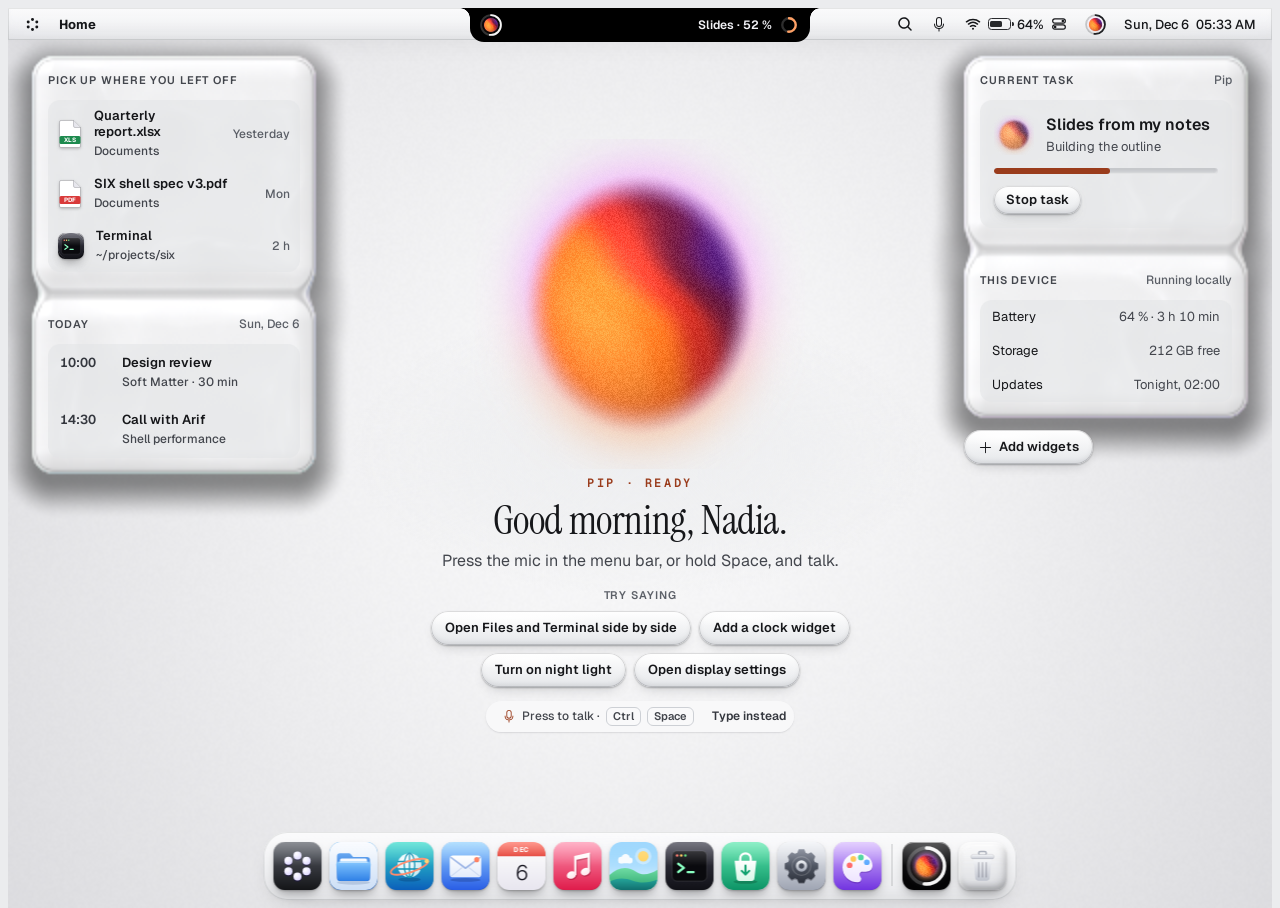
==== commit 6a1e53f3: "Fix Ripple fading to black and the slider losing its value while bent - Ripple: the rings' colour ca" ====
--- a/design/prototype/index.html
+++ b/design/prototype/index.html
@@ -377,15 +377,10 @@
 .sw:checked::after { transform: translateX(18px); }
 #tensionLayer { position: fixed; inset: 0; width: 100%; height: 100%; z-index: 2050; pointer-events: none; overflow: visible; }
 #tensionLayer path { fill: var(--c-surface); }
-#tensionLayer .mem-off { fill: var(--trk-b, var(--c-surface-3)); stroke: var(--ctl-rim, transparent); stroke-width: 1; }
-.fghost { position: fixed; z-index: 2045; display: flex; align-items: center; gap: 8px; padding: 6px 12px 6px 8px; border-radius: 12px; background: var(--c-surface-2); color: var(--c-text); font: var(--text-body-sm); box-shadow: var(--shadow-3); pointer-events: none; white-space: nowrap; max-width: 260px; }
-.fghost span { overflow: hidden; text-overflow: ellipsis; }
-.fghost.near { box-shadow: var(--shadow-3), 0 0 0 2px var(--c-danger); }
-.frow.fheld { opacity: 0.45; }
-body.fdragging, body.fdragging * { user-select: none !important; cursor: grabbing !important; }
-#tensionLayer .tendril { fill: #050506; stroke: rgba(255, 255, 255, 0.22); stroke-width: 1; filter: drop-shadow(0 6px 10px rgba(0, 0, 0, 0.35)); }
-#tensionLayer .mem-on { fill: color-mix(in srgb, var(--c-accent) 55%, var(--trk-b, var(--c-surface-3))); }
-#tensionLayer .mem-thumb { fill: color-mix(in srgb, var(--c-accent) 62%, var(--c-surface)); stroke: var(--ctl-rim, var(--c-line-strong)); stroke-width: 1; filter: drop-shadow(0 2px 4px rgba(0, 0, 0, 0.35)); }
+.mem-svg { position: absolute; inset: 0; width: 100%; height: 100%; overflow: visible; pointer-events: none; z-index: 0; }
+.mem-svg .mem-off { fill: var(--trk-b, var(--c-surface-3)); stroke: var(--ctl-rim, transparent); stroke-width: 1; }
+.mem-svg .mem-on { fill: var(--fill-a, var(--c-accent)); }
+.mem-svg .mem-thumb { fill: var(--fill-b, var(--c-accent)); filter: drop-shadow(3px 0 4px rgba(0, 0, 0, 0.3)); }
 input[type="range"].bending::-webkit-slider-runnable-track { background: transparent; box-shadow: none; }
 input[type="range"].bending::-webkit-slider-thumb { opacity: 0; }
 input[type="range"].bending::-moz-range-track, input[type="range"].bending::-moz-range-progress { background: transparent; }
@@ -1305,18 +1300,20 @@
    icon and value inside */
 input[type="range"] { --rh: 26px; height: var(--rh); --thumb: var(--fill-b); }
 input[type="range"]::-webkit-slider-runnable-track { height: var(--rh); border-radius: 999px; box-shadow: var(--trk-edge);
-  background: linear-gradient(90deg, var(--fill-a), var(--fill-b)) 0 0 / calc(var(--rh) / 2 + (100% - var(--rh)) * var(--pf, 0.5)) 100% no-repeat, var(--trk); }
+  --fw: calc(var(--rh) / 2 + (100% - var(--rh)) * var(--pf, 0.5));
+  background: linear-gradient(180deg, rgba(255, 255, 255, 0.16), rgba(255, 255, 255, 0) 52%) 0 0 / var(--fw) 100% no-repeat,
+    linear-gradient(90deg, var(--fill-a), var(--fill-b)) 0 0 / var(--fw) 100% no-repeat, var(--trk); }
 input[type="range"]::-webkit-slider-thumb { width: var(--rh); height: var(--rh); margin-top: 0; border-radius: 50%;
-  background: radial-gradient(50% 40% at 34% 24%, var(--on-glint), transparent 72%), var(--thumb);
-  box-shadow: 3px 0 8px -5px var(--ctl-drop), inset 0 0 0 1px color-mix(in srgb, var(--ctl-rim) 60%, transparent); }
+  background: linear-gradient(180deg, rgba(255, 255, 255, 0.16), rgba(255, 255, 255, 0) 52%), radial-gradient(circle, rgba(0, 0, 0, 0.1) 0 42%, transparent 72%), var(--thumb);
+  box-shadow: 4px 0 10px -6px var(--ctl-drop); }
 input[type="range"]::-moz-range-track { height: var(--rh); border-radius: 999px; background: var(--trk); box-shadow: var(--trk-edge); }
 input[type="range"]::-moz-range-progress { height: var(--rh); border-radius: 999px; background: linear-gradient(90deg, var(--fill-a), var(--fill-b)); }
 input[type="range"]::-moz-range-thumb { width: var(--rh); height: var(--rh); border: 0; border-radius: 50%; background: var(--thumb); box-shadow: inset 0 0 0 1px var(--ctl-rim), 0 2px 6px -1px var(--ctl-drop); }
 .slider-row.big { position: relative; }
 .slider-row.big input[type="range"] { --rh: 46px; width: 100%; }
-.slider-row.big label { position: absolute; left: 16px; top: 50%; transform: translateY(-50%); z-index: 1; pointer-events: none; color: var(--c-text); }
-.slider-row.big .sl-val { position: absolute; right: 18px; top: 50%; transform: translateY(-50%); pointer-events: none; font: 600 13px/1 var(--font-ui); font-variant-numeric: tabular-nums; color: var(--c-text); }
-.slider-row.big input[type="range"]::-webkit-slider-thumb { background: radial-gradient(50% 40% at 34% 24%, var(--on-glint), transparent 72%), var(--fill-b); box-shadow: 4px 0 10px -6px var(--ctl-drop); }
+.slider-row.big label { position: absolute; left: 16px; top: 50%; transform: translateY(-50%); z-index: 2; pointer-events: none; color: var(--c-text); }
+.slider-row.big .sl-val { position: absolute; right: 18px; top: 50%; transform: translateY(-50%); pointer-events: none; z-index: 2; font: 600 13px/1 var(--font-ui); font-variant-numeric: tabular-nums; color: var(--c-text); }
+.slider-row.big input[type="range"]::-webkit-slider-thumb { background: linear-gradient(180deg, rgba(255, 255, 255, 0.16), rgba(255, 255, 255, 0) 52%), radial-gradient(circle, rgba(0, 0, 0, 0.1) 0 42%, transparent 72%), var(--fill-b); box-shadow: 4px 0 12px -6px var(--ctl-drop); }
 .vid-seek { --rh: 16px; height: 16px; }
 /* switches: a satin well, a glossy bead */
 .sw { width: 46px; height: 26px; background: var(--trk); box-shadow: var(--trk-edge); }
@@ -2563,13 +2560,22 @@
     const h = Math.max(6, parseFloat(getComputedStyle(r).getPropertyValue('--rh')) || 26), rr = h / 2;
     const w = Math.max(36, b.width * 0.2), yAt = x => cy + m.bend * Math.exp(-(((x - xt) / w) ** 2));
     const line = (a, z) => { const pts = [], hw = []; for (let i = 0; i <= 28; i++) { const x = a + (z - a) * i / 28; pts.push([x, yAt(x)]); hw.push(rr); } return tubeD(pts, hw); };
-    if (!m.paths) { m.paths = [tPath('mem-off'), tPath('mem-on'), tPath('mem-thumb')]; r.classList.add('bending'); }
+    if (!m.paths) {
+      // drawn inside the slider's own row, under its icon and value, so nothing it carries is covered
+      const host = r.parentElement;
+      if (getComputedStyle(host).position === 'static') { host.style.position = 'relative'; m.posd = true; }
+      m.svg = document.createElementNS(SVGNS, 'svg'); m.svg.setAttribute('class', 'mem-svg'); m.svg.setAttribute('aria-hidden', 'true');
+      m.paths = ['mem-off', 'mem-on', 'mem-thumb'].map(c => { const q = document.createElementNS(SVGNS, 'path'); q.setAttribute('class', c); m.svg.append(q); return q; });
+      host.append(m.svg); r.classList.add('bending');
+    }
+    const hb = m.svg.getBoundingClientRect(), ox = hb.left, oy = hb.top;
+    m.svg.setAttribute('viewBox', `${ox} ${oy} ${hb.width || 1} ${hb.height || 1}`);
     m.paths[0].setAttribute('d', line(x0, x1)); m.paths[1].setAttribute('d', line(x0, Math.max(x0 + 0.5, xt)));
     m.paths[2].setAttribute('d', `M${xt - rr},${yAt(xt)}a${rr},${rr} 0 1,0 ${2 * rr},0a${rr},${rr} 0 1,0 ${-2 * rr},0Z`);
   }
   function memEnd(m) {
     if (!m.paths) return;
-    springTo(m.bend, 0, 560, v => { m.bend = v; memDraw(m); }, () => { m.paths.forEach(p => p.remove()); m.r.classList.remove('bending'); });
+    springTo(m.bend, 0, 560, v => { m.bend = v; memDraw(m); }, () => { m.svg.remove(); if (m.posd) m.r.parentElement.style.position = ''; m.r.classList.remove('bending'); });
   }
   addEventListener('pointermove', e => {
     const m = mem; if (!m || m.gone) return;
@@ -4210,15 +4216,19 @@
   vec2 q = p - uGaze * 0.1 * (1.0 - smoothstep(0.0, 1.0, r0));
   float r = length(q), ang = atan(q.y, q.x);
   float N = 8.0;
-  float s = r * N - uFlowA * 0.9 + uSwirl * ang / 6.28318 * 2.0 + uRipple * 0.25 * sin(uT * 5.0 - r * 9.0);
+  // the rings flow outward: only the fraction of the flow matters, so a ring's colour depends on
+  // where it is (deep at the centre, pale at the rim), never on how long Pip has been running
+  float ph = fract(uFlowA * 0.9);
+  float s = r * N - ph + uSwirl * ang / 6.28318 * 2.0 + uRipple * 0.25 * sin(uT * 5.0 - r * 9.0);
   float idx = floor(s), f = fract(s);
-  float depth = clamp(idx / N, 0.0, 1.0);                          // 0 at the centre, 1 at the rim
+  float ringR = (idx + ph + 0.5) / N;                              // the ring's own radius
+  float depth = clamp(ringR, 0.0, 1.0);                            // 0 at the centre, 1 at the rim
   vec3 c0 = vec3(0.04, 0.1, 0.14), c1 = vec3(0.1, 0.36, 0.48), c2 = vec3(0.3, 0.72, 0.9), c3 = vec3(0.62, 0.88, 1.0), c4 = vec3(0.86, 0.96, 1.0);   // deep teal to sky
-  float tdepth = clamp((idx + 0.5) / (N * 1.05), 0.0, 1.0);
-  vec3 col = mix(c0, c1, smoothstep(0.0, 0.25, tdepth));
-  col = mix(col, c2, smoothstep(0.2, 0.45, tdepth));
-  col = mix(col, c3, smoothstep(0.45, 0.7, tdepth));
-  col = mix(col, c4, smoothstep(0.72, 0.95, tdepth));
+  float tdepth = clamp(ringR / 1.05, 0.0, 1.0);
+  vec3 col = mix(c0, c1, smoothstep(0.12, 0.36, tdepth));
+  col = mix(col, c2, smoothstep(0.34, 0.58, tdepth));
+  col = mix(col, c3, smoothstep(0.58, 0.8, tdepth));
+  col = mix(col, c4, smoothstep(0.8, 1.0, tdepth));
   // the lip of each step: lit on the side toward the light, in shade on the other
   vec2 L = normalize(vec2(-0.6 + uGaze.x * 0.5, 0.65 - uGaze.y * 0.5));
   vec2 nrm = q / max(r, 0.001);
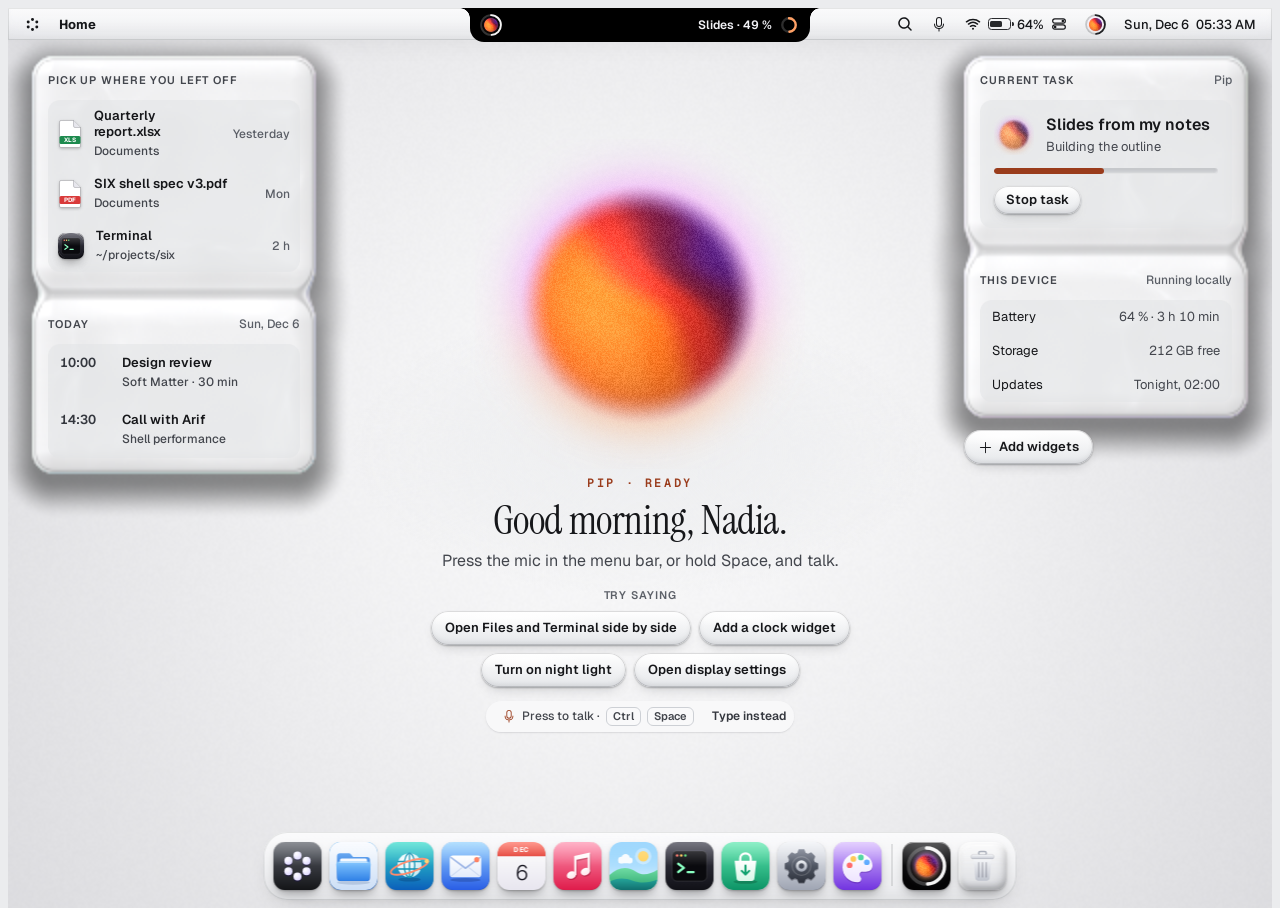
==== commit 037749bb: "Halo: transparent and always round; fix a second file drag not starting - Halo has no dark backing a" ====
--- a/design/prototype/index.html
+++ b/design/prototype/index.html
@@ -926,7 +926,8 @@
 .flist { list-style: none; margin: 0; padding: 6px 8px; overflow: auto; flex: 1; }
 .fhead, .frow { display: grid; grid-template-columns: 1fr 110px 80px; gap: 12px; align-items: center; }
 .fhead { padding: 6px 18px; font: var(--text-caption); color: var(--c-text-3); border-bottom: 1px solid var(--c-line); }
-.frow { min-height: var(--control-md); padding: 4px 10px; border-radius: var(--radius-sm); cursor: default; }
+.frow { min-height: var(--control-md); padding: 4px 10px; border-radius: var(--radius-sm); cursor: default; -webkit-user-select: none; user-select: none; -webkit-user-drag: none; }
+.frow img, .frow svg { -webkit-user-drag: none; }
 .frow:hover { background: var(--c-surface-2); }
 .frow[aria-selected="true"] { background: var(--c-accent-soft); }
 .frow[aria-selected="true"] .fname { color: var(--c-accent); font-weight: 600; }
@@ -1771,7 +1772,7 @@
           <p>A soft ball of warm colour: orange and red flowing over violet, with a pink haze lighting the air around it and a fine film grain, so it reads as a material and not a gradient. It is shaded as a matte ball, lit from the side Pip is looking at, and the only colour in an otherwise graphite and silver system. Thinking stirs it and sends a spark across; listening ripples it; working fills it like a glass of water as the task progresses; Complete warms it green once; Failed cools it red.</p>
           <div class="pips" id="pipStates"></div>
           <h3>Halo</h3>
-          <p>A ring of cold light turning in the dark, brightest at the top and bottom where you see it edge-on, with long-exposure streaks in the light. Working lights the ring round as the task progresses; searching and waiting send a bright knot along it. On a light page it sits in a small dark pool, so the light can be seen.</p>
+          <p>A ring of cold light spinning about its vertical axis, caught over a short exposure, so it reads as a 3D shell: brightest at the top and bottom where you see the ring edge-on, with long-exposure streaks running through the light. Its outline is always a circle, and it has no backing: on a light page it is drawn as blue ink. Working lights it from the bottom up as the task progresses; searching and waiting send a bright knot round it.</p>
           <div class="pips" id="haloStates"></div>
           <h3>Ripple</h3>
           <p>A terraced pool seen from above, from the teal rings it is modelled on: steps of colour falling to a dark centre, each lip lit on the side toward the light and shading the step below. The deeper rings shift further as Pip looks around, so it reads in depth, and the rings flow slowly outward like ripples. Listening sends waves through it; thinking winds the rings into a spiral; working fills it from the centre out.</p>
@@ -3387,6 +3388,9 @@
     const x = visible()[+row.dataset.i]; if (!x || x.kind !== 'file') return;
     fdrag = { row, x, sx: e.clientX, sy: e.clientY, on: false, snapped: false };
   });
+  // the drag is ours: no text selection and no native drag-and-drop on file rows (a selected name
+  // would otherwise start the browser's own drag next time and cancel this one)
+  $('#flist').addEventListener('dragstart', e => { if (e.target.closest && e.target.closest('.frow')) e.preventDefault(); });
   function fghost(x, cx, cy) {
     const g = document.createElement('div');
     g.className = 'fghost'; g.setAttribute('aria-hidden', 'true');
@@ -4165,8 +4169,10 @@
   // the spin is an ellipse, and together they make a translucent shell, brightest at the top and
   // bottom where the ring is seen edge-on, streaked with vertical bands where the spin lingered
   float R0 = 0.74 * (1.0 + uRipple * 0.035 * sin(uT * 6.0));
-  float tilt = 0.16 - uGaze.y * 0.35;
-  float spread = 1.15 + uSwirl * 0.9 + uAmp * 0.4;    // how much of a turn the exposure catches
+  float tilt = 0.06 - uGaze.y * 0.12;
+  // the exposure always catches at least half a turn, from edge-on to face-on, so the shell's
+  // outline is a circle; a faster spin (thinking, speaking) fills it more evenly
+  float spread = 3.3 + uSwirl * 0.8 + uAmp * 0.4;
   float e = 0.0, wide = 0.0;
   for (int k = 0; k < 14; k++) {
     float fk = float(k) / 13.0;
@@ -4190,23 +4196,27 @@
     e += exp(-d * d / (th * th)) * dens * back * w * lit * (0.25 + 0.75 * edgeOn) * (1.0 + knot + cm);
     wide += exp(-d * d / 0.03) * lit;
   }
-  e *= 0.3; wide *= 0.02;
+  e *= 0.24; wide *= 0.016;
   // long-exposure streaks running up and down through the light
   float streak = 0.7 + 0.3 * noise(vec3(p.x * 34.0, uT * 0.7, 2.0)) + 0.15 * noise(vec3(p.x * 90.0, 5.0, uT * 0.3));
   float r = length(p);
-  float shell = exp(-pow((r - R0 * 0.92) / 0.22, 2.0)) * 0.12;         // the faint body of the shell
+  float shell = exp(-pow((r - R0 * 0.92) / 0.22, 2.0)) * 0.1 + exp(-pow((r - R0) / 0.045, 2.0)) * 0.16;   // the shell's body and its round rim
   e = (e * streak + wide + shell) * (1.0 + uAmp * 0.6);
   vec3 deep = vec3(0.08, 0.3, 0.55), ice = vec3(0.8, 0.96, 1.0);
   vec3 col = 1.0 - exp(-mix(deep, ice, smoothstep(0.3, 1.8, e)) * e * 1.7);
   col = mix(col, uTint * length(col), uTintK);
   col = sat(col, uSat);
   float al = clamp(max(col.r, max(col.g, col.b)) * 1.15, 0.0, 1.0);
-  // on a light page the light needs a dark pool to be seen in
-  float pool = (1.0 - uDark) * (1.0 - smoothstep(0.92, 1.12, r)) * uHaze;
-  float keep = mix(1.0 - smoothstep(0.9, 1.08, r), 1.0, max(uDark, 1.0 - uHaze));   // in light, the light stays inside its pool
-  col *= keep; al *= keep;
-  vec3 pc = vec3(0.02, 0.03, 0.055);
-  return vec4(col + pc * pool * (1.0 - al), al + pool * (1.0 - al));
+  // no backing in either theme: on a light page the light is drawn as blue ink instead, deepest
+  // where the light is faint and brighter at the hot spots, so it reads on white with nothing behind it
+  if (uDark < 0.5) {
+    float k = 1.0 - exp(-max(e - 0.14, 0.0) * 1.7);                  // faint glow drops out; the rim and streaks stay
+    vec3 ink = mix(vec3(0.07, 0.3, 0.62), vec3(0.2, 0.6, 0.95), smoothstep(0.4, 1.6, e));
+    ink = sat(mix(ink, uTint * 0.8, uTintK), uSat);
+    al = clamp(k, 0.0, 0.9);
+    col = ink * al;
+  }
+  return vec4(col, al);
 }
 vec4 ripple(vec2 p) {
   // a terraced pool, seen from above: rings stepping down to a dark centre, each lip catching the
@@ -4418,9 +4428,8 @@
     if (form === 'ripple') {
       for (let i = 8; i >= 1; i--) { const k = i / 8; ctx.fillStyle = `rgba(${Math.round(20 + 200 * k)},${Math.round(40 + 190 * k)},${Math.round(48 + 190 * k)},${(1 - k * 0.5).toFixed(2)})`; ctx.beginPath(); ctx.arc(cx, cy, R * k, 0, TAU); ctx.fill(); }
     } else if (form === 'halo') {
-      if (!dark) { ctx.fillStyle = '#06080f'; ctx.beginPath(); ctx.arc(cx, cy, R * 1.05, 0, TAU); ctx.fill(); }
-      ctx.strokeStyle = 'rgba(150,220,255,0.9)'; ctx.lineWidth = Math.max(1.5, R * 0.08); ctx.shadowColor = 'rgba(80,170,255,0.9)'; ctx.shadowBlur = R * 0.3;
-      ctx.beginPath(); ctx.ellipse(cx, cy, R * 0.32, R * 0.72, 0, 0, TAU); ctx.stroke();
+      ctx.strokeStyle = dark ? 'rgba(150,220,255,0.9)' : 'rgba(20,90,170,0.85)'; ctx.lineWidth = Math.max(1.5, R * 0.08); ctx.shadowColor = dark ? 'rgba(80,170,255,0.9)' : 'rgba(30,110,200,0.45)'; ctx.shadowBlur = R * 0.3;
+      ctx.beginPath(); ctx.arc(cx, cy, R * 0.74, 0, TAU); ctx.stroke();
     } else {
       const hz = ctx.createRadialGradient(cx, cy, R * 0.8, cx, cy, R * 1.3);
       hz.addColorStop(0, 'rgba(240,130,255,0.35)'); hz.addColorStop(1, 'rgba(240,130,255,0)');
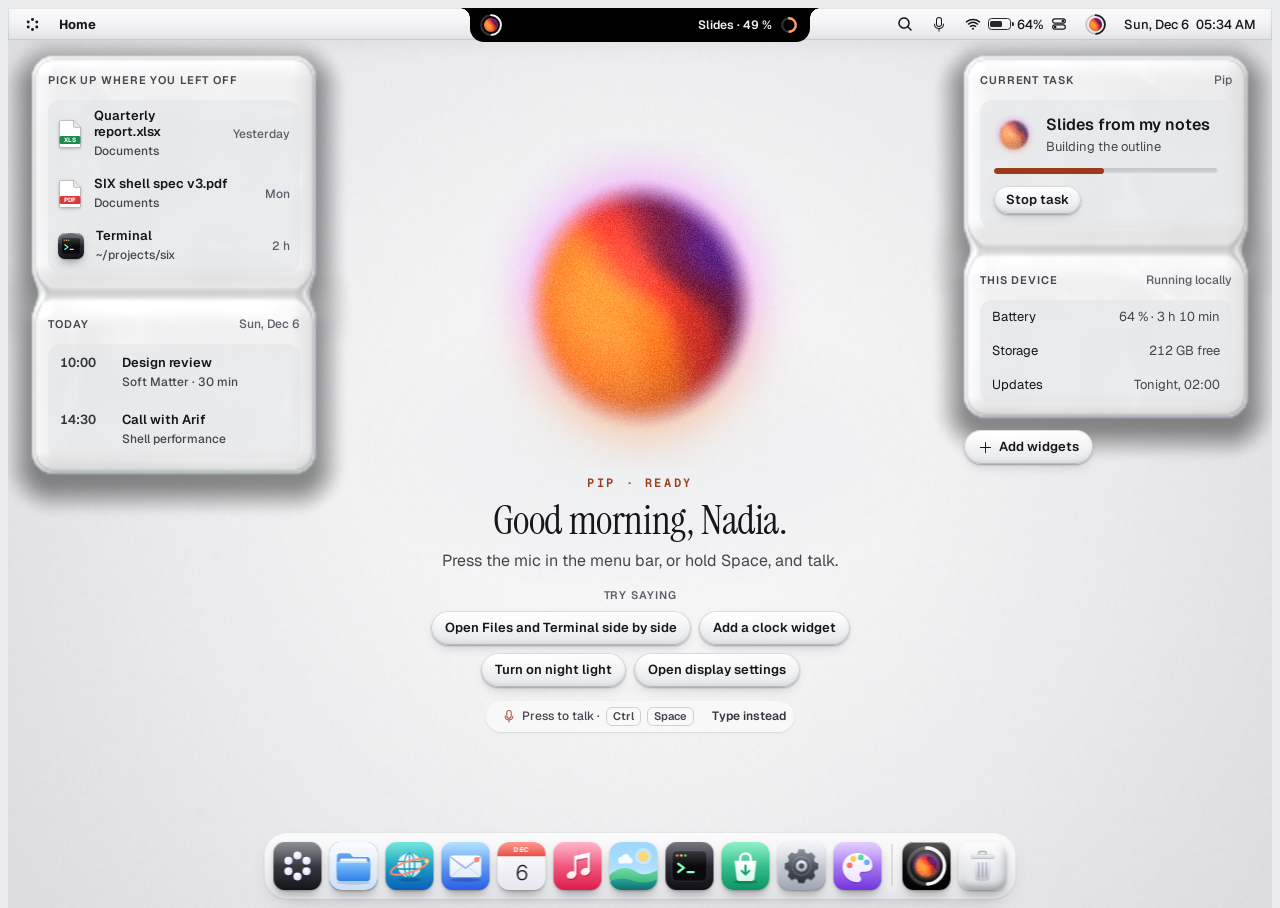
==== commit bfb126ff: "Flick to throw widgets; fix submenu blinking; round window buttons - Home cards and floating widgets" ====
--- a/design/prototype/index.html
+++ b/design/prototype/index.html
@@ -188,14 +188,19 @@
 .win.active .titlebar .title { color: var(--c-text); }
 .titlebar .appicon { --ic: 22px; border-radius: 6px; }
 .titlebar .appicon svg.i { width: 64%; height: 64%; }
-.capbtns { display: flex; align-self: stretch; }
+/* window buttons: round satin buttons, close turns red under the pointer */
+.capbtns { display: flex; align-items: center; gap: 8px; padding: 0 12px 0 8px; align-self: stretch; }
 .cap {
-  width: 46px; border: 0; background: transparent; color: var(--c-text-2); display: grid; place-items: center;
-  transition: background var(--dur-fast) var(--ease-standard), color var(--dur-fast);
+  width: 28px; height: 28px; padding: 0; border: 0; border-radius: 50%; display: grid; place-items: center;
+  background: var(--ctl, var(--c-surface-2)); box-shadow: var(--ctl-edge, none); color: var(--c-text-2);
+  transition: background var(--dur-fast) var(--ease-standard), color var(--dur-fast), box-shadow var(--dur-fast);
 }
-.cap:hover { background: var(--c-surface-3); color: var(--c-text); }
-.cap.close:hover { background: var(--c-close-hover); color: var(--c-on-close); }
-.cap:focus-visible { outline-offset: -3px; }
+.cap svg.i.sm { width: 13px; height: 13px; }
+.cap { position: relative; }
+.cap::before { content: ""; position: absolute; inset: -2px; border-radius: 50%; }   /* a 32 px hit area around the 28 px button */
+.cap:hover { color: var(--c-text); filter: brightness(1.06); }
+.cap.close:hover { background: radial-gradient(60% 46% at 30% 16%, rgba(255, 255, 255, 0.35), transparent 72%), var(--c-close-hover); color: var(--c-on-close); box-shadow: inset 0 0 0 1px rgba(0, 0, 0, 0.15), 0 4px 10px -5px var(--c-close-hover); }
+.cap:focus-visible { outline: 2px solid var(--c-focus); outline-offset: 2px; }
 .win-body { flex: 1; min-height: 0; display: flex; }
 .grip { position: absolute; right: 0; bottom: 0; width: 18px; height: 18px; cursor: nwse-resize; touch-action: none; }
 .grip::after { content: ""; position: absolute; right: 5px; bottom: 5px; width: 7px; height: 7px; border-right: 2px solid var(--c-line-strong); border-bottom: 2px solid var(--c-line-strong); border-radius: 0 0 3px 0; }
@@ -4572,16 +4577,42 @@
     Object.assign(ph, { x: r.left - dr.left, y: r.top - dr.top, vx: 0, vy: 0, moved: false });
     layoutHome(); markDirty();
   }
+  // a flick: how far a thrown thing glides on, from the pointer's speed over its last few moves.
+  // Returns [dx, dy, vx, vy] or null when the release was gentle (under 650 px/s)
+  // (times are the input events' own, so a slow frame never turns a flick into a stop)
+  function flick(trail, upAt) {
+    if (trail.length < 2 || calm()) return null;
+    const a = trail[0], b = trail[trail.length - 1], dt = (b[0] - a[0]) / 1000;
+    if (dt <= 0 || (upAt !== undefined && upAt - b[0] > 90)) return null;   // it stopped before letting go
+    const vx = (b[1] - a[1]) / dt, vy = (b[2] - a[2]) / dt, sp = Math.hypot(vx, vy);
+    if (sp < 650) return null;
+    const k = Math.min(1, 2400 / sp) * 0.22;   // glides about a fifth of a second's travel, less for very fast flicks
+    return [vx * k, vy * k, vx * 0.35, vy * 0.35];
+  }
   function pinDrag(el, e) {
     const dr = desk.getBoundingClientRect(), ox = e.clientX - dr.left - el.offsetLeft, oy = e.clientY - dr.top - el.offsetTop, sx = e.clientX, sy = e.clientY;
     let on = false;
+    const trail = [];
     const move = ev => {
       if (!on && Math.hypot(ev.clientX - sx, ev.clientY - sy) < 4) return;
       on = true; el.classList.add('drag');
+      trail.push([ev.timeStamp, ev.clientX, ev.clientY]); if (trail.length > 6) trail.shift();
       el.style.left = Math.min(Math.max(ev.clientX - dr.left - ox, 0), desk.clientWidth - el.offsetWidth) + 'px';
       el.style.top = Math.min(Math.max(ev.clientY - dr.top - oy, mbH() + 4), desk.clientHeight - 48) + 'px';
     };
-    const up = () => { removeEventListener('pointermove', move); removeEventListener('pointerup', up); removeEventListener('pointercancel', up); if (on) { el.classList.remove('drag'); settle(el); } };
+    const up = upEv => {
+      removeEventListener('pointermove', move); removeEventListener('pointerup', up); removeEventListener('pointercancel', up);
+      if (!on) return;
+      el.classList.remove('drag');
+      const fl = flick(trail, upEv && upEv.timeStamp);
+      if (fl) {   // thrown: it glides on and slows to a stop, kept on screen
+        const x0 = el.offsetLeft, y0 = el.offsetTop;
+        const x1 = Math.min(Math.max(x0 + fl[0], 0), desk.clientWidth - el.offsetWidth), y1 = Math.min(Math.max(y0 + fl[1], mbH() + 4), desk.clientHeight - 48);
+        el.style.left = x1 + 'px'; el.style.top = y1 + 'px';
+        anim(el, [{ translate: `${x0 - x1}px ${y0 - y1}px` }, { translate: '0 0' }], { duration: 520, easing: 'cubic-bezier(0.16, 1, 0.3, 1)' });
+      }
+      settle(el);
+    };
     addEventListener('pointermove', move); addEventListener('pointerup', up); addEventListener('pointercancel', up);
   }
   const homeCards = () => widgetEls.filter(c => !c.classList.contains('pinned'));
@@ -4985,6 +5016,7 @@
     // stack by a neck that thins as it goes, and only leaves the stack past TETHER px; let go
     // before that and it springs back, with nothing changed
     let held = !fromPeek && !!stackOf(el) && plasma.visc !== 'solid', ax = 0, ay = 0, leanPeeks = [];
+    const trail = [];   // recent pointer positions, for the speed of a flick
     const TETHER = TENSION.snap;
     const move = ev => {
       if (!started) {
@@ -5015,12 +5047,13 @@
         pullOut(el);
       }
       ph.moved = true;
+      trail.push([ev.timeStamp, ev.clientX, ev.clientY]); if (trail.length > 6) trail.shift();
       ph.tx = ev.clientX - dr.left - ox; ph.ty = ev.clientY - dr.top - oy;
       if (plasma.visc === 'solid') { ph.x = ph.tx; ph.y = ph.ty; }
       const t = targetAt(el, ev.clientX, ev.clientY);
       if (t !== dropTarget) { dropTarget?.classList.remove('drop-target'); dropTarget = t; t?.classList.add('drop-target'); }
     };
-    const up = () => {
+    const up = upEv => {
       removeEventListener('pointermove', move); removeEventListener('pointerup', up); removeEventListener('pointercancel', up);
       if (!started) return;   // a click is not a drag: the stack stays as it is
       el.classList.remove('drag'); dragging = null;
@@ -5031,6 +5064,9 @@
       }
       if (dropTarget) { const t = dropTarget; t.classList.remove('drop-target'); dropTarget = null; mergeInto(el, t); return; }
       const H = desk.clientHeight - dockSpace() - 8;
+      // a flick throws the card: it glides on in the direction it was going and settles where it lands
+      const fl = flick(trail, upEv && upEv.timeStamp);
+      if (fl) { ph.tx += fl[0]; ph.ty += fl[1]; ph.vx = fl[2]; ph.vy = fl[3]; }
       ph.tx = Math.min(Math.max(Math.round(ph.tx / 24) * 24, 0), desk.clientWidth - el.offsetWidth); // 24 px grid
       ph.ty = Math.min(Math.max(Math.round(ph.ty / 24) * 24, mbH() + 8), H - el.offsetHeight);
       if (plasma.visc === 'solid') { ph.x = ph.tx; ph.y = ph.ty; }
@@ -5528,7 +5564,7 @@
   wSub.id = 'wSub'; wSub.className = 'glass ctx'; wSub.setAttribute('role', 'menu'); wSub.hidden = true; wMenu.after(wSub);
   wMenu.classList.add('ctx'); wMenu.tabIndex = -1; wSub.tabIndex = -1;
   let subT = 0;
-  function hideWMenu() { wMenu.hidden = true; wSub.hidden = true; clearTimeout(subT); }
+  function hideWMenu() { wMenu.hidden = true; wSub.hidden = true; wSub._row = null; clearTimeout(subT); }
   function fillMenu(m, items) {
     m.replaceChildren(); m._items = items;
     items.forEach((it, i) => {
@@ -5587,6 +5623,9 @@
   }
   function openSub(row, focus) {
     const it = wMenu._items[+row.dataset.i]; if (!it || !it.sub) return;
+    // already open from this row: leave it be (rebuilding it on every hover made it blink)
+    if (!wSub.hidden && wSub._row === row) { if (focus) $('.mrow:not(:disabled)', wSub)?.focus(); return; }
+    wSub._row = row;
     fillMenu(wSub, it.sub);
     wSub.hidden = false;
     const r = row.getBoundingClientRect(), w = wSub.offsetWidth, room = desk.getBoundingClientRect().right - r.right;
@@ -5613,8 +5652,11 @@
   wMenu.addEventListener('pointerover', e => {
     const b = e.target.closest('.mrow'); if (!b) return;
     clearTimeout(subT);
-    subT = setTimeout(() => { if (b.getAttribute('aria-haspopup')) openSub(b); else { wSub.hidden = true; $$('.mrow', wMenu).forEach(x => x.classList.remove('open')); } }, 140);
+    if (!wSub.hidden && wSub._row === b) return;   // moving within the open row's icon, label and arrow
+    // crossing other rows on the way into an open submenu shouldn't close it: wait a little longer
+    subT = setTimeout(() => { if (b.getAttribute('aria-haspopup')) openSub(b); else { wSub.hidden = true; wSub._row = null; $$('.mrow', wMenu).forEach(x => x.classList.remove('open')); } }, wSub.hidden ? 140 : 280);
   });
+  wSub.addEventListener('pointerenter', () => clearTimeout(subT));
   document.addEventListener('pointerdown', e => { if (!wMenu.hidden && !e.target.closest('#wMenu, #wSub')) hideWMenu(); });
   addEventListener('blur', hideWMenu);
   document.addEventListener('keydown', e => { if (e.key === 'Escape' && !wMenu.hidden) { e.preventDefault(); hideWMenu(); } }, true);
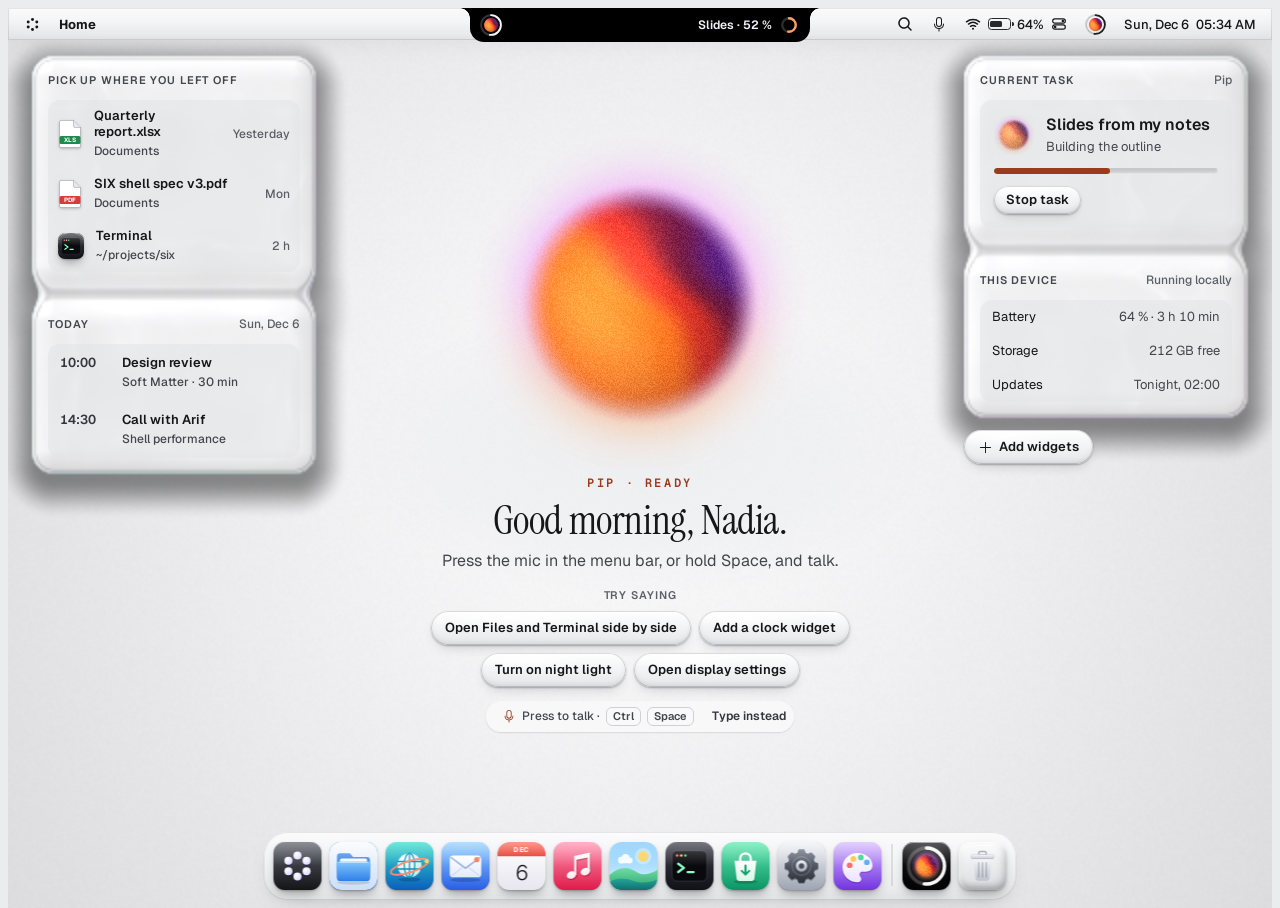
==== commit fb62db95: "Five drawn wallpapers replace Tidal, Aurora and Ember Generated live in the home shader, each after " ====
--- a/design/prototype/index.html
+++ b/design/prototype/index.html
@@ -1335,6 +1335,23 @@
 .seg-blob { border-radius: 999px; }
 .seg.has-blob > button[aria-pressed="true"] { background: transparent; box-shadow: none; color: var(--c-text); }
 :root[data-contrast="more"] .seg, :root[data-contrast="more"] .sw, :root[data-contrast="more"] input[type="range"]::-webkit-slider-runnable-track { box-shadow: inset 0 0 0 1.5px var(--c-line-strong); }
+
+/* wallpaper picker: a thumbnail of each drawn wallpaper */
+.moods { display: grid; grid-template-columns: repeat(6, minmax(0, 1fr)); gap: 10px; width: 100%; }
+.moods button { border: 0; background: none; padding: 0; display: grid; gap: 6px; justify-items: center; font: var(--text-caption); color: var(--c-text-2); cursor: pointer; }
+.mthumb { display: block; width: 100%; aspect-ratio: 3 / 4; border-radius: 12px; box-shadow: var(--ctl-edge); transition: transform var(--dur-fast) var(--ease-out); }
+.moods button:hover .mthumb { transform: translateY(-2px); }
+.moods button[aria-pressed="true"] { color: var(--c-text); font-weight: 600; }
+.moods button[aria-pressed="true"] .mthumb { outline: 2px solid var(--c-focus); outline-offset: 3px; }
+.moods button:focus-visible { outline: none; }
+.moods button:focus-visible .mthumb { outline: 2px solid var(--c-focus); outline-offset: 3px; }
+.wt-matte { background: radial-gradient(circle at 50% 50%, #2a2a2e, #060607 75%); }
+.wt-obsidian { background: radial-gradient(40% 18% at 34% 46%, rgba(200, 210, 225, 0.85), transparent 70%), radial-gradient(30% 14% at 62% 22%, rgba(160, 170, 190, 0.5), transparent 70%), linear-gradient(150deg, #10131a, #050608 45%, #1a1f27 60%, #030405); }
+.wt-signal { background: radial-gradient(circle at 50% 45%, #ff5ab0 0 5%, rgba(255, 58, 160, 0.45) 16%, transparent 36%), radial-gradient(#ff3aa0 0.9px, transparent 1.4px) 0 0 / 4px 4px, #0a0207; }
+.wt-contour { background: linear-gradient(90deg, transparent 40%, #040310 85%), repeating-radial-gradient(circle at 15% 70%, #e2e4ff 0 1.5px, #5a48ff 2.5px 5px); }
+.wt-strata { background: radial-gradient(circle at 85% 20%, #d4f2ee 0 14%, #8fd0c9 15% 24%, #3f8f8a 25% 34%, #1b5558 35% 48%, #0b2a2d 49% 64%, #061a1c 65%); }
+.wt-velvet { background: radial-gradient(circle at 40% 30%, #8cb6ff 0 10%, #4f7ed8 11% 22%, #2a4ea8 23% 36%, #142c74 37% 52%, #070f3a 53%); }
+@media (max-width: 720px) { .moods { grid-template-columns: repeat(3, minmax(0, 1fr)); } }
 </style>
 </head>
 <body>
@@ -1913,7 +1930,7 @@
             <div class="chips-row" id="chatSuggest">
               <button type="button" class="sugg">Open Files and Terminal side by side</button>
               <button type="button" class="sugg">Make a widget: a countdown to my exam on 14 December</button>
-              <button type="button" class="sugg">Switch to the tidal mood</button>
+              <button type="button" class="sugg">Switch to the strata wallpaper</button>
               <button type="button" class="sugg">What can you do?</button>
             </div>
           </div>
@@ -2055,7 +2072,7 @@
             </div>
             <span class="overline">Wallpaper and plasma clay</span>
             <div class="sgroup">
-              <div class="srow"><span class="sl"><b>Mood</b></span><div class="seg" id="segMood" role="group" aria-label="Mood"><button data-v="matte" aria-pressed="true">Matte</button><button data-v="tidal" aria-pressed="false">Tidal</button><button data-v="aurora" aria-pressed="false">Aurora</button><button data-v="ember" aria-pressed="false">Ember</button></div></div>
+              <div class="srow col"><span class="sl"><b>Wallpaper</b><small>Drawn live, and moving slowly</small></span><div class="moods" id="segMood" role="group" aria-label="Wallpaper"><button data-v="matte" aria-pressed="true"><span class="mthumb wt-matte"></span>Matte</button><button data-v="obsidian" aria-pressed="false"><span class="mthumb wt-obsidian"></span>Obsidian</button><button data-v="signal" aria-pressed="false"><span class="mthumb wt-signal"></span>Signal</button><button data-v="contour" aria-pressed="false"><span class="mthumb wt-contour"></span>Contour</button><button data-v="strata" aria-pressed="false"><span class="mthumb wt-strata"></span>Strata</button><button data-v="velvet" aria-pressed="false"><span class="mthumb wt-velvet"></span>Velvet</button></div></div>
               <div class="srow"><span class="sl"><b>Viscosity</b><small>How cards move and fuse</small></span><div class="seg" id="segVisc" role="group" aria-label="Viscosity"><button data-v="water" aria-pressed="false">Water</button><button data-v="gel" aria-pressed="true">Gel</button><button data-v="honey" aria-pressed="false">Honey</button><button data-v="solid" aria-pressed="false">Solid</button></div></div>
               <div class="srow col"><span class="sl"><b><label for="frost">Frost</label></b><small id="frostV" class="tnum">0.55</small></span><input type="range" id="frost" min="0" max="100" value="55"></div>
               <div class="srow col"><span class="sl"><b><label for="refr">Refraction</label></b><small id="refrV" class="tnum">1.00</small></span><input type="range" id="refr" min="0" max="150" value="100"></div>
@@ -5937,11 +5954,14 @@
   /* ── Plasma clay renderer (WebGL) ────────────────────────────── */
   const MAXR = 16;
   const MATTE = { dark: ['#060607', '#151517', '#d4d4d9', '#2a2a2e'], light: ['#d4d4d8', '#f7f7f8', '#ffffff', '#c4c4c9'] };
+  const WALLS = ['matte', 'obsidian', 'signal', 'contour', 'strata', 'velvet'];   // the order the shader numbers them
   const MOODS = {
     matte: MATTE.dark,
-    tidal: ['#05262c', '#0e4c55', '#5fd8cb', '#7b6cff'],
-    aurora: ['#17123f', '#3a2f8f', '#9ef0ff', '#ff8a6b'],
-    ember: ['#240c18', '#6b2236', '#ffb86b', '#ff6b4a'],
+    obsidian: ['#020305', '#15181e', '#c9d0dc', '#3a404a'],
+    signal: ['#050103', '#3a0a24', '#ff3aa0', '#7a1450'],
+    contour: ['#040310', '#2a1f9a', '#dfe2ff', '#5a48ff'],
+    strata: ['#062023', '#1b5558', '#c9efe9', '#3fa29c'],
+    velvet: ['#030722', '#13307a', '#7fb0ff', '#2a5ad0'],
   };
   const hex = h => { h = h.trim().replace('#', ''); if (h.length === 3) h = h.split('').map(c => c + c).join(''); const n = parseInt(h.slice(0, 6), 16); return [(n >> 16 & 255) / 255, (n >> 8 & 255) / 255, (n & 255) / 255]; };
   const mixc = (a, b, t) => a.map((v, i) => v + (b[i] - v) * t);
@@ -5952,25 +5972,107 @@
 uniform vec2 u_res; uniform float u_dpr, u_time, u_k, u_dark, u_fill, u_frost, u_refr, u_rim, u_rimMode, u_elev, u_matte;
 uniform vec4 u_rect[MAXR]; uniform float u_rad[MAXR]; uniform float u_grp[MAXR]; uniform int u_count;
 uniform vec3 u_m0, u_m1, u_m2, u_m3, u_tint, u_accent; uniform vec2 u_ptr;
-uniform vec4 u_neck; uniform float u_neckR;
+uniform vec4 u_neck; uniform float u_neckR; uniform float u_wall;
 float hash(vec2 p){ p = fract(p * vec2(123.34, 456.21)); p += dot(p, p + 45.32); return fract(p.x * p.y); }
 float noise(vec2 p){ vec2 i = floor(p), f = fract(p); vec2 u = f * f * (3. - 2. * f);
   return mix(mix(hash(i), hash(i + vec2(1., 0.)), u.x), mix(hash(i + vec2(0., 1.)), hash(i + vec2(1., 1.)), u.x), u.y); }
 float fbm(vec2 p, float oct){ float v = 0., a = .5; mat2 m = mat2(1.6, 1.2, -1.2, 1.6);
   for (int i = 0; i < 5; i++) { if (float(i) >= oct) break; v += a * noise(p); p = m * p; a *= .5; } return v; }
+// ── Wallpapers ──────────────────────────────────────────────────────────────
+// Five drawn wallpapers, each after a reference: black liquid lit in silver, a pink dot-matrix
+// signal, violet contour lines, teal paper strata and deep blue velvet layers. All are generated
+// here, move slowly, and keep the home's words readable with a soft scrim behind the centre.
+vec3 wObsidian(vec2 p, float oct, float t){
+  vec2 s = p / 900.; float o = min(oct, 3.);
+  vec2 w = vec2(fbm(s * 1.3 + vec2(t * .012, 0.), o), fbm(s * 1.3 + vec2(4.1, 2.7) - t * .009, o));
+  vec2 b = s * 1.6 + 2.9 * w;
+  float f = fbm(b, o), fx = fbm(b + vec2(.015, 0.), o), fy = fbm(b + vec2(0., .015), o);
+  vec3 n = normalize(vec3((f - fx) * 60., (fy - f) * 60., 1.));
+  vec3 L = normalize(vec3(-.55, .55, .65));
+  float spec = pow(max(reflect(-L, n).z, 0.), 14.), sheen = pow(max(dot(n, L), 0.), 2.);
+  float line = smoothstep(.43, .5, abs(fract(f * 7.) - .5));       // fine flow lines along the swirls
+  vec3 c = vec3(.012, .015, .022) + vec3(.06, .07, .09) * smoothstep(.3, .8, f);
+  c += vec3(.74, .78, .86) * (spec * 1.1 + sheen * .16) * smoothstep(.12, .55, f);
+  c += vec3(.55, .6, .7) * line * .22 * smoothstep(.25, .7, f);
+  c += vec3(.8) * step(.9975, hash(floor(p * .5)));                 // stardust
+  return c;
+}
+vec3 wSignal(vec2 p, float t){
+  vec2 sc = u_res / u_dpr, c0 = sc * vec2(.5, .47);
+  vec2 d = (p - c0) / sc.y;
+  float r = length(d), th = atan(d.x, -d.y);
+  float I = exp(-pow(length(d / vec2(.045, .07)), 2.)) * 1.3;               // the body
+  I += exp(-pow(length((d - vec2(0., .11)) / vec2(.055, .12)), 2.)) * .45;  // and below it
+  // eight legs, four a side, each bending as it reaches out
+  for (int i = 0; i < 4; i++) {
+    float a = .5 + float(i) * .6, bend = .9 - float(i) * .45;
+    for (int k = 0; k < 2; k++) {
+      float sg = k == 0 ? 1. : -1., ta = sg * (a + bend * r * 1.6 * r / (r + .15));
+      float da = atan(sin(th - ta), cos(th - ta));
+      I += exp(-pow(da / (.045 + .016 / (r + .05)), 2.)) * smoothstep(.62, .2, r) * smoothstep(.03, .09, r) * 1.05;
+    }
+  }
+  float ov = abs(length(d / vec2(.27, .42)) - 1.);                          // the tall oval around it
+  I += exp(-ov * ov / .0005) * .5 * (.45 + .55 * noise(vec2(th * 7., t * .3)));
+  I *= .88 + .12 * sin(t * 1.2);
+  vec2 cell = mod(p, 6.) - 3.;
+  float dotv = 1. - smoothstep(I * 2.5 - .5, I * 2.5 + .5, length(cell));  // halftone: dots sized by the light
+  float grid = (1. - smoothstep(.3, 1.1, length(cell))) * .05;
+  vec3 pink = vec3(1., .22, .58);
+  vec3 c = vec3(.014, .004, .01) + pink * (min(dotv, 1.) * .9 + grid) + pink * min(I, 1.5) * .1;
+  c += pink * exp(-abs(p.y - c0.y) / 1.2) * (.45 + .55 * step(.45, fract(p.x / 28. - t * .05))) * .7;   // the laser line
+  c += pink * exp(-abs(p.x - c0.x) / .8) * .12;
+  return c;
+}
+vec3 wContour(vec2 p, float oct, float t){
+  vec2 sc = u_res / u_dpr, s = p / 420.;
+  vec2 w = vec2(fbm(s + vec2(t * .01, 0.), oct), fbm(s + vec2(3.3, 1.7) - t * .012, oct));
+  float f = fbm(s * 1.2 + 1.8 * w, oct);
+  float m = smoothstep(.18, .66, f) * (1. - smoothstep(.5, 1.05, p.x / sc.x));   // lit on the left, black on the right
+  float line = 1. - smoothstep(.07, .22, abs(fract(f * 30.) - .5));
+  vec3 col = mix(vec3(.3, .22, .95) * .7, vec3(.9, .92, 1.), smoothstep(.4, .95, m));
+  col = mix(col, vec3(.97, .98, 1.), smoothstep(.85, 1., m));
+  return vec3(.008, .006, .025) + col * m * (.45 + .75 * line);
+}
+vec3 wStrata(vec2 p, float oct, float t){
+  vec2 sc = u_res / u_dpr, s = p / 820.; float o = min(oct, 3.);
+  vec2 w = vec2(fbm(s * 1.1 + vec2(t * .006, 0.), o), fbm(s * 1.1 + vec2(2.3, 4.1), o));
+  float f = fbm(s * 1.3 + 1.6 * w, o) + .4 * (p.x / sc.x) - .14;      // paler toward the right
+  float x = f * 13., fr = fract(x), lv = clamp(floor(x) / 13. * 1.25 - .08, 0., 1.);
+  vec3 c = mix(vec3(.03, .11, .13), vec3(.1, .33, .35), smoothstep(0., .45, lv));
+  c = mix(c, vec3(.42, .72, .7), smoothstep(.45, .75, lv));
+  c = mix(c, vec3(.82, .95, .93), smoothstep(.75, 1., lv));
+  c *= .7 + .3 * smoothstep(0., .3, fr);                                 // each layer shades the one below
+  c += .05 * smoothstep(.86, 1., fr);                                     // its cut edge catches the light
+  c += (fbm(p / 24., 2.) - .5) * .05 + (hash(floor(p)) - .5) * .025;     // paper grain
+  return c;
+}
+vec3 wVelvet(vec2 p, float oct, float t){
+  vec2 s = p / 950.; float o = min(oct, 3.);
+  vec2 w = vec2(fbm(s + vec2(t * .008, 0.), o), fbm(s + vec2(1.7, 3.9) - t * .006, o));
+  float f = fbm(s * 1.2 + 1.5 * w, o);
+  float x = f * 8., fr = fract(x), lv = clamp(floor(x) / 8. * 1.75 - .12, 0., 1.);
+  vec3 c = mix(vec3(.015, .03, .12), vec3(.1, .22, .6), smoothstep(0., .45, lv));
+  c = mix(c, vec3(.42, .65, 1.), smoothstep(.45, 1., lv));
+  c *= .58 + .42 * smoothstep(0., .45, fr);                               // a soft shadow on the layer below
+  c += vec3(.1, .18, .35) * smoothstep(.7, 1., fr) * .25;
+  c += (hash(floor(p)) - .5) * .03;                                       // velvet grain
+  return c;
+}
 vec3 bg(vec2 p, float oct){
+  vec2 sc = u_res / u_dpr;
   if (u_matte > .5) {   // matte: a soft centre-weighted gradient with fine grain, no colour
-    vec2 sc = u_res / u_dpr;
     float v = 1. - smoothstep(0., 1.25, length((p - sc * .5) / sc.y));
     return mix(u_m0, u_m1, v) + (hash(floor(p * .5)) - .5) * .012;
   }
-  vec2 s = p / 480.; float t = u_time;
-  vec2 q = vec2(fbm(s + vec2(0., t * .02), oct), fbm(s + vec2(5.2, 1.3) - t * .015, oct));
-  float f = fbm(s * 1.5 + 1.9 * q + vec2(t * .012, 0.), oct);
-  vec3 c = mix(u_m0, u_m1, smoothstep(.15, .85, f));
-  c = mix(c, u_m3, smoothstep(.55, .95, q.y) * .4);
-  float v = 1. - abs(f * 2. - 1.);
-  c += mix(vec3(.38), u_m2 * .6, u_dark) * pow(v, 7.);
+  float t = u_time;
+  vec3 c = u_wall < 1.5 ? wObsidian(p, oct, t) : u_wall < 2.5 ? wSignal(p, t) : u_wall < 3.5 ? wContour(p, oct, t) : u_wall < 4.5 ? wStrata(p, oct, t) : wVelvet(p, oct, t);
+  // the greeting, Pip's label and the examples sit on the wallpaper itself: a soft scrim behind the
+  // centre column keeps them readable. In light, the wallpaper is a pale print of itself
+  vec2 dd = (p - sc * vec2(.5, .58)) / vec2(sc.x * .24, sc.y * .3);
+  float k = exp(-dot(dd, dd));
+  if (u_dark > .5) c *= 1. - .55 * k;
+  else c = mix(mix(vec3(.955, .96, .965), c, .4), vec3(.965, .97, .975), .6 * k);
   return c;
 }
 float sdr(vec2 p, vec2 b, float r){ vec2 q = abs(p) - b + r; return length(max(q, 0.)) + min(max(q.x, q.y), 0.) - r; }
@@ -6068,7 +6170,7 @@
       const buf = gl.createBuffer(); gl.bindBuffer(gl.ARRAY_BUFFER, buf);
       gl.bufferData(gl.ARRAY_BUFFER, new Float32Array([-1, -1, 3, -1, -1, 3]), gl.STATIC_DRAW);
       const a = gl.getAttribLocation(prog, 'a'); gl.enableVertexAttribArray(a); gl.vertexAttribPointer(a, 2, gl.FLOAT, false, 0, 0);
-      ['u_res', 'u_dpr', 'u_time', 'u_k', 'u_dark', 'u_fill', 'u_frost', 'u_refr', 'u_rim', 'u_rimMode', 'u_elev', 'u_matte', 'u_rect', 'u_rad', 'u_grp', 'u_count', 'u_m0', 'u_m1', 'u_m2', 'u_m3', 'u_tint', 'u_accent', 'u_ptr', 'u_neck', 'u_neckR']
+      ['u_res', 'u_dpr', 'u_time', 'u_k', 'u_dark', 'u_fill', 'u_frost', 'u_refr', 'u_rim', 'u_rimMode', 'u_elev', 'u_matte', 'u_rect', 'u_rad', 'u_grp', 'u_count', 'u_m0', 'u_m1', 'u_m2', 'u_m3', 'u_tint', 'u_accent', 'u_ptr', 'u_neck', 'u_neckR', 'u_wall']
         .forEach(n => { U[n] = gl.getUniformLocation(prog, n); });
       root.classList.add('gl');
       const info = gl.getExtension('WEBGL_debug_renderer_info');
@@ -6087,7 +6189,7 @@
     const matte = plasma.mood === 'matte';
     let m = (matte ? MATTE[dark ? 'dark' : 'light'] : MOODS[plasma.mood]).map(hex);
     if (!dark && !matte) m = [mixc(m[0], [1, 1, 1], 0.8), mixc(m[1], [1, 1, 1], 0.6), m[2], mixc(m[3], [1, 1, 1], 0.45)];
-    gl.uniform1f(U.u_matte, matte ? 1 : 0);
+    gl.uniform1f(U.u_matte, matte ? 1 : 0); gl.uniform1f(U.u_wall, Math.max(1, WALLS.indexOf(plasma.mood)));
     ['u_m0', 'u_m1', 'u_m2', 'u_m3'].forEach((n, i) => gl.uniform3fv(U[n], m[i]));
     gl.uniform3fv(U.u_tint, hex(tok('--c-surface')));
     gl.uniform3fv(U.u_accent, hex(tok('--c-accent')));
@@ -6431,9 +6533,9 @@
     },
     plasma(mood, visc) {
       const out = [];
-      if (mood && MOODS[mood]) { plasma.mood = mood; syncSeg('segMood', mood); out.push(mood[0].toUpperCase() + mood.slice(1) + ' mood'); }
+      if (mood && MOODS[mood]) { plasma.mood = mood; syncSeg('segMood', mood); out.push(mood[0].toUpperCase() + mood.slice(1) + ' wallpaper'); }
       if (visc && VISC[visc]) { plasma.visc = visc; syncSeg('segVisc', visc); out.push(visc[0].toUpperCase() + visc.slice(1) + ' surfaces'); }
-      if (!out.length) throw new Error('Give a mood (matte, tidal, aurora, ember) or viscosity (water, gel, honey, solid)');
+      if (!out.length) throw new Error('Give a wallpaper (matte, obsidian, signal, contour, strata, velvet) or viscosity (water, gel, honey, solid)');
       paintWall(true); return out.join(', ');
     },
     home() { showHome(); return 'Showing home'; },
@@ -6462,7 +6564,7 @@
       return done('Done.', [ACT.setting(name.replace(/ /g, '_'), on === 'on')]);
     }
     if ((m = s.match(/^(?:switch to |use |go )?(dark|light)(?: mode)?$/))) return done('Done.', [ACT.setting('dark_mode', m[1] === 'dark')]);
-    if ((m = s.match(/^(?:switch to |use |change to )?(?:the )?(matte|tidal|aurora|ember)(?: mood)?$/))) return done('Switched. Drag the cards together to see the surfaces fuse.', [ACT.plasma(m[1])]);
+    if ((m = s.match(/^(?:switch to |use |change to |set )?(?:the )?(matte|obsidian|signal|contour|strata|velvet)(?: mood| wallpaper| background)?$/))) return done('Switched. Drag the cards together to see the surfaces fuse.', [ACT.plasma(m[1])]);
     if ((m = s.match(/^(?:make (?:it|the surfaces) |use )?(water|gel|honey|solid)(?: surfaces)?$/))) return done('Changed how the surfaces move.', [ACT.plasma(null, m[1])]);
     if (/^(show )?(home|desktop)$/.test(s)) return done('Home.', [ACT.home()]);
     // a settings page by name: “open display settings”, “go to wifi settings”, “bluetooth settings”
@@ -6519,7 +6621,7 @@
       { name: 'close_app', description: 'Close an app window. Returns what happened.', inputSchema: { type: 'object', properties: { app: appEnum }, required: ['app'] }, execute: wrap('closing a window', i => ACT.close(String(i.app))) },
       { name: 'snap_window', description: 'Open if needed and snap an app window to a screen zone.', inputSchema: { type: 'object', properties: { app: appEnum, zone: { type: 'string', enum: Object.keys(ZONES) } }, required: ['app', 'zone'] }, execute: wrap('arranging windows', i => ACT.snap(String(i.app), String(i.zone))) },
       { name: 'set_setting', description: 'Turn a system setting on or off.', inputSchema: { type: 'object', properties: { setting: { type: 'string', enum: ['dark_mode', 'night_light', 'focus', 'touch_mode', 'reduce_motion', 'reduce_transparency', 'more_contrast'] }, on: { type: 'boolean' } }, required: ['setting', 'on'] }, execute: wrap('changing a setting', i => ACT.setting(String(i.setting), !!i.on)) },
-      { name: 'set_plasma', description: 'Change the plasma clay surfaces: mood (matte, tidal, aurora, ember) and/or viscosity (water, gel, honey, solid).', inputSchema: { type: 'object', properties: { mood: { type: 'string', enum: Object.keys(MOODS) }, viscosity: { type: 'string', enum: Object.keys(VISC) } } }, execute: wrap('changing the surfaces', i => ACT.plasma(i.mood && String(i.mood), i.viscosity && String(i.viscosity))) },
+      { name: 'set_plasma', description: 'Change the home wallpaper (matte, obsidian, signal, contour, strata, velvet) and/or the plasma clay viscosity (water, gel, honey, solid).', inputSchema: { type: 'object', properties: { mood: { type: 'string', enum: Object.keys(MOODS) }, viscosity: { type: 'string', enum: Object.keys(VISC) } } }, execute: wrap('changing the surfaces', i => ACT.plasma(i.mood && String(i.mood), i.viscosity && String(i.viscosity))) },
       { name: 'show_home', description: 'Minimize all windows to show the home screen with this conversation.', execute: wrap('showing home', () => ACT.home()) },
     ];
   }
@@ -6674,7 +6776,7 @@
       busy = null; setBusy(false);
     } else {
       await wait(380);
-      reply = 'In this copy I only understand simple commands, like “open files”, “turn on dark mode” or “switch to the ember mood”. In SIX I’d answer this properly.';
+      reply = 'In this copy I only understand simple commands, like “open files”, “turn on dark mode” or “switch to the obsidian wallpaper”. In SIX I’d answer this properly.';
     }
     say(reply);
     fixChips(m, fixes);
@@ -6713,7 +6815,7 @@
      where it can't (most embedded previews), Pip hears sample requests and says so. */
   const SR = window.SpeechRecognition || window.webkitSpeechRecognition;
   const voice = { mode: 'ptt', on: false, real: !!SR, rec: null, wakeRec: null, pending: null, demoN: 0, timers: [], cap: null, dictate: false, hold: false };
-  const VOICE_SAMPLES = ['Open Files and Terminal side by side', 'What’s on my calendar today?', 'Add a clock widget', 'Turn on night light', 'Open display settings', 'Make a widget that counts down to my exam on 14 December', 'Switch to the aurora mood'];
+  const VOICE_SAMPLES = ['Open Files and Terminal side by side', 'What’s on my calendar today?', 'Add a clock widget', 'Turn on night light', 'Open display settings', 'Make a widget that counts down to my exam on 14 December', 'Switch to the velvet wallpaper'];
   const wave = $('#wave');
   wave.innerHTML = '<i></i>'.repeat(22);
   let waveTimer = null, capT = null, waveTalk = false;
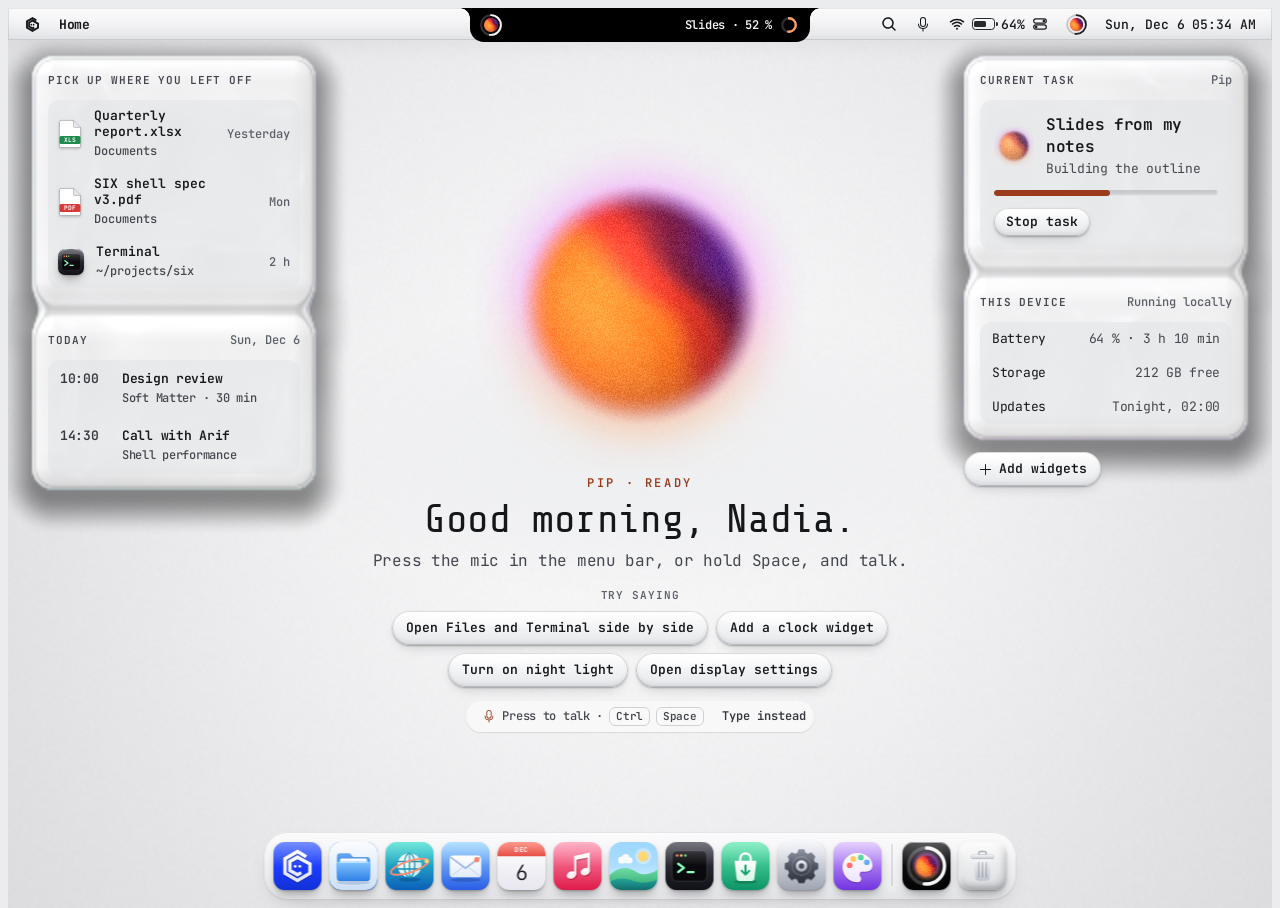
==== commit cb92e3a5: "Hex Face logo, boot screen and terminal type The SIX mark is now the Hex Face from the SIX OS Logo c" ====
--- a/design/prototype/index.html
+++ b/design/prototype/index.html
@@ -4,17 +4,22 @@
 <meta charset="utf-8">
 <meta name="viewport" content="width=device-width, initial-scale=1, viewport-fit=cover">
 <title>SIX OS Prototype</title>
+<link rel="icon" href="data:image/svg+xml,%3Csvg xmlns='http://www.w3.org/2000/svg' viewBox='-200 -200 400 400'%3E%3Crect x='-200' y='-200' width='400' height='400' rx='90' fill='%231B3CFF'/%3E%3Cpath d='M90.9%20-97.5%20L0%20-150%20L-129.9%20-75%20L-129.9%2075%20L0%20150%20L129.9%2075%20L129.9%20-20%20L0%20-92%20L-79.67%20-46%20L-79.67%2046%20L0%2092%20L39.84%2069' fill='none' stroke='white' stroke-width='40'/%3E%3Ccircle cx='-25' cy='4' r='17' fill='white'/%3E%3Ccircle cx='25' cy='4' r='17' fill='white'/%3E%3C/svg%3E">
 <meta name="description" content="Interactive prototype of SIX, a desktop OS built on Fedora Linux: voice-first home with Pip, the Pip app, Settings, Files, Software, Calendar and the lock screen.">
 <link rel="preconnect" href="https://fonts.googleapis.com">
 <link rel="preconnect" href="https://fonts.gstatic.com" crossorigin>
-<link rel="stylesheet" href="https://fonts.googleapis.com/css2?family=Geist:wght@300..700&family=Geist+Mono:wght@400;500;600&family=Instrument+Serif:ital@0;1&family=Noto+Sans+Bengali:wght@400;600&display=swap">
+<link rel="stylesheet" href="https://fonts.googleapis.com/css2?family=JetBrains+Mono:ital,wght@0,300..800;1,400..600&family=Share+Tech+Mono&family=VT323&family=Noto+Sans+Bengali:wght@400;600&display=swap">
 <style>
 /* Layout concept: a real desktop — plasma wallpaper, paper windows, clay controls, glass menu bar and dock.
    Tokens mirror design/tokens/tokens.css (inlined so the page is self-contained). */
 :root {
-  --font-ui: "Geist", "Noto Sans Bengali", system-ui, -apple-system, "Segoe UI", sans-serif;
-  --font-display: "Instrument Serif", "Iowan Old Style", Georgia, serif;
-  --font-mono: "Geist Mono", ui-monospace, "Cascadia Mono", monospace;
+  /* Terminal type: JetBrains Mono for everything you read, Share Tech Mono for display and the
+     wordmark, VT323 only for the boot screen */
+  --font-ui: "JetBrains Mono", "Noto Sans Bengali", ui-monospace, "Cascadia Mono", monospace;
+  --font-display: "Share Tech Mono", "JetBrains Mono", ui-monospace, monospace;
+  --font-mono: "JetBrains Mono", ui-monospace, "Cascadia Mono", monospace;
+  --font-pixel: "VT323", "JetBrains Mono", monospace;
+  --brand: #1b3cff; --brand-hi: #2b50ff; --brand-lo: #1230d6; --brand-ink: #c9d3ff;
   --text-overline: 600 11px/16px var(--font-ui);
   --text-caption: 500 12px/16px var(--font-ui);
   --text-body-sm: 400 13px/18px var(--font-ui);
@@ -125,7 +130,8 @@
 html, body { height: 100%; }
 body {
   background: var(--c-bg); color: var(--c-text); font: var(--text-body);
-  overflow: hidden; -webkit-font-smoothing: antialiased;
+  letter-spacing: -0.02em; /* monospace runs wide; this keeps lines close to their old length */
+  overflow: hidden; -webkit-font-smoothing: antialiased; font-variant-ligatures: none;
 }
 * { box-sizing: border-box; }
 [hidden] { display: none !important; }
@@ -277,7 +283,7 @@
 }
 .appicon::after { content: ""; position: absolute; inset: 0; border-radius: inherit; background: linear-gradient(180deg, rgba(255, 255, 255, 0.3), rgba(255, 255, 255, 0) 50%); pointer-events: none; }
 .appicon svg.i { width: 58%; height: 58%; filter: drop-shadow(0 1px 1px rgba(0, 0, 0, 0.25)); }
-.ai-launch { background: linear-gradient(160deg, #50545d, #16171a); }
+.ai-launch { background: linear-gradient(180deg, #3a5cff, #1230d6); }
 .ai-files { background: linear-gradient(180deg, #4fb3ff, #1663d6); }
 .ai-browser { background: linear-gradient(180deg, #3fd3cf, #0a6fc4); }
 .ai-mail { background: linear-gradient(180deg, #6ab8ff, #1f55d9); }
@@ -1114,15 +1120,85 @@
 .snote { margin: 4px 4px 0; font: var(--text-body-sm); color: var(--c-text-2); }
 .about-hero { display: flex; align-items: center; gap: 16px; padding: 4px 4px 8px; }
 .about-hero h2 { margin: 0; font: var(--text-headline); display: flex; align-items: center; gap: 10px; }
-.six-word { width: 92px; height: 50px; color: var(--c-text); flex: none; }
+/* the wordmark: SIX in Share Tech Mono, a small OS, and a terminal cursor */
+.wordmark { display: inline-flex; align-items: flex-end; font: 400 1em/1 var(--font-display); letter-spacing: 0.02em; color: inherit; white-space: nowrap; }
+.wordmark b { font-weight: 400; }
+.wordmark small { font: 400 0.36em/1 var(--font-display); margin: 0 0 0.08em 0.4em; color: var(--brand); }
+:root[data-theme="dark"] .wordmark small { color: var(--brand-ink); }
+.wordmark i { width: 0.22em; height: 0.42em; margin: 0 0 0.04em 0.28em; background: currentColor; animation: cursor-blink 1.06s steps(1) infinite; }
+@keyframes cursor-blink { 50% { opacity: 0; } }
+.about-hero .wordmark { font-size: 46px; }
+.about-ver { margin-left: 8px; font: 500 22px/1 var(--font-ui); color: var(--c-text-2); align-self: flex-end; padding-bottom: 4px; }
+.six-eyes { transform-box: fill-box; transform-origin: center; animation: six-blink 5s 1.2s infinite; }
+@keyframes six-blink { 0%, 90%, 100% { transform: scaleY(1); } 93% { transform: scaleY(0.12); } 96% { transform: scaleY(1); } }
+@media (prefers-reduced-motion: reduce) { :root:not([data-motion="full"]) .wordmark i, :root:not([data-motion="full"]) .six-eyes { animation: none; } }
 .about-hero span { color: var(--c-text-2); }
 .avatar.lg { width: 48px; height: 48px; font-size: 18px; flex: none; }
 .avatar.xl { width: 88px; height: 88px; font-size: 34px; }
 .batt.big { width: 56px; height: 26px; }
-#boot { position: absolute; inset: 0; z-index: 2100; background: #050506; color: #f3f4f6; display: grid; place-content: center; justify-items: center; gap: 14px; text-align: center; }
-#boot .bar { width: 240px; }
-#boot small { color: #a3a6ad; font: var(--text-caption); }
-#boot .six-word { color: #f3f4f6; width: 128px; height: 70px; }
+/* Boot: the eyes open, the hex band draws itself around them, SIX types out and glitches once,
+   a terminal loader fills. Drawn on a 1280 x 720 stage that scales to the screen. */
+#boot { position: fixed; inset: 0; z-index: 9000; background: var(--brand); color: #fff; font: 400 18px/1 var(--font-pixel); letter-spacing: 0; overflow: hidden; user-select: none; }
+#boot .bt-stage { position: absolute; left: 50%; top: 50%; width: 1280px; height: 720px; transform: translate(-50%, -50%) scale(var(--bs, 1)); }
+#boot .bt-markbox { position: absolute; inset: 0; padding-bottom: 120px; display: flex; align-items: center; justify-content: center; }
+#boot .bt-markbox svg { width: 260px; height: 260px; overflow: visible; }
+#boot .bt-low { position: absolute; left: 0; right: 0; bottom: 64px; display: flex; flex-direction: column; align-items: center; gap: 24px; }
+#boot .bt-word { display: flex; align-items: flex-end; height: 72px; line-height: 1; }
+#boot .bt-six { font-size: 72px; line-height: 1; white-space: nowrap; }
+#boot .bt-os { font-size: 26px; line-height: 1; margin: 0 0 5px 16px; color: var(--brand-ink); white-space: nowrap; }
+#boot .bt-cur { display: inline-block; width: 16px; height: 30px; margin: 0 0 3px 10px; background: #fff; opacity: 0; animation: bt-cur 1s steps(1) 2.7s infinite; }
+#boot .bt-load { display: flex; flex-direction: column; align-items: center; gap: 14px; }
+#boot .bt-say { height: 22px; font-size: 18px; color: var(--brand-ink); }
+#boot .bt-say span { display: inline-block; overflow: hidden; white-space: nowrap; width: 0; animation: bt-say 1.3s steps(var(--n)) 3.8s forwards; }
+#boot .bt-power { position: absolute; inset: 0; background: #000; animation: bt-fade 0.45s ease-out 0.15s forwards; }
+#boot .bt-skip { position: absolute; right: 24px; top: 20px; min-height: 36px; padding: 8px 16px; border-radius: 999px; border: 1px solid rgba(255, 255, 255, 0.55); background: transparent; color: #fff; font: 500 13px/1 var(--font-ui); letter-spacing: 0.04em; }
+#boot .bt-skip:hover { background: rgba(255, 255, 255, 0.12); }
+#boot .bt-skip:focus-visible { outline: 2px solid #fff; outline-offset: 3px; }
+#boot .bt-draw { stroke-dasharray: 100; stroke-dashoffset: 100; animation: bt-draw 1.5s cubic-bezier(0.65, 0, 0.35, 1) 1.3s forwards; }
+#boot .bt-pop { transform-box: fill-box; transform-origin: center; transform: scale(0); animation: bt-pop 0.45s cubic-bezier(0.3, 1.6, 0.5, 1) 0.5s forwards; }
+#boot .bt-blink { transform-box: fill-box; transform-origin: center; animation: bt-blink 4.5s 1s infinite; }
+#boot .ch { display: inline-block; overflow: hidden; width: 0; white-space: nowrap; vertical-align: bottom; animation: bt-type 0.01s steps(1) forwards; }
+#boot .bt-glitch { position: relative; display: inline-block; animation: bt-jit 2.8s 3.4s infinite; }
+#boot .bt-glitch::before, #boot .bt-glitch::after { content: attr(data-text); position: absolute; left: 0; top: 0; opacity: 0; pointer-events: none; }
+#boot .bt-glitch::before { color: #4df3ff; animation: bt-gA 2.8s 3.4s infinite; }
+#boot .bt-glitch::after { color: #ff3e9a; animation: bt-gB 2.8s 3.4s infinite; }
+#boot .bt-term { display: flex; align-items: center; gap: 10px; font-size: 26px; line-height: 1; }
+#boot .bt-bars { display: flex; gap: 4px; }
+#boot .bt-bars > i { width: 6px; height: 16px; background: rgba(255, 255, 255, 0.22); }
+#boot .bt-bars > i::after { content: ""; display: block; width: 100%; height: 100%; background: #fff; opacity: 0; animation: bt-on 0.01s steps(1) var(--d) forwards; }
+#boot .bt-scan { position: relative; width: 280px; height: 3px; border-radius: 2px; overflow: hidden; background: rgba(255, 255, 255, 0.22); }
+#boot .bt-scan i { position: absolute; left: 0; top: 0; width: 80px; height: 100%; background: #fff; transform: translateX(-80px); animation: bt-sweep 0.7s ease-in-out 3.8s 2 both; }
+#boot .bt-scan b { position: absolute; inset: 0; background: #fff; transform: scaleX(0); transform-origin: left center; animation: bt-fill 0.9s cubic-bezier(0.65, 0, 0.35, 1) 5.2s forwards; }
+@property --bt-p { syntax: '<integer>'; inherits: false; initial-value: 0; }
+#boot .bt-pct { font-size: 26px; line-height: 1; counter-reset: p var(--bt-p); animation: bt-pct 2.2s cubic-bezier(0.4, 0, 0.2, 1) 3.8s forwards; }
+#boot .bt-pct::after { content: "> " counter(p) "%"; }
+#boot .bt-hexes { display: flex; gap: 12px; }
+#boot .bt-hexes svg { width: 24px; height: 24px; }
+#boot .bt-hexes .hx { transform-box: fill-box; transform-origin: center; transform: scale(0); animation: bt-pop 0.32s cubic-bezier(0.3, 1.6, 0.5, 1) var(--d) forwards; }
+@keyframes bt-fade { to { opacity: 0; visibility: hidden; } }
+@keyframes bt-pop { to { transform: scale(1); } }
+@keyframes bt-blink { 0%, 100% { transform: scaleY(1); } 4% { transform: scaleY(0.1); } 8% { transform: scaleY(1); } }
+@keyframes bt-draw { to { stroke-dashoffset: 0; } }
+@keyframes bt-cur { 0%, 49.9% { opacity: 1; } 50%, 100% { opacity: 0; } }
+@keyframes bt-type { from, to { width: 1ch; } }   /* a held value: switches on exactly at the delay */
+@keyframes bt-on { from, to { opacity: 1; } }
+@keyframes bt-say { to { width: calc(var(--n) * 1ch); } }
+@keyframes bt-sweep { from { transform: translateX(-80px); } to { transform: translateX(280px); } }
+@keyframes bt-fill { to { transform: scaleX(1); } }
+@keyframes bt-pct { to { --bt-p: 100; } }
+@keyframes bt-jit { 0%, 7%, 100% { transform: none; opacity: 1; } 1% { transform: translate(-3px, 1px) skewX(-10deg); } 2% { transform: translate(3px, -1px); opacity: 0.75; } 3% { transform: translate(-1px, 0) skewX(6deg); opacity: 1; } 5% { transform: translate(2px, 1px); } 6% { transform: none; } }
+@keyframes bt-gA { 0% { opacity: 0.9; transform: translate(-6px, 0); clip-path: inset(8% 0 62% 0); } 2% { opacity: 0.9; transform: translate(4px, 0); clip-path: inset(55% 0 18% 0); } 4% { opacity: 0.9; transform: translate(-3px, 0); clip-path: inset(30% 0 45% 0); } 6% { opacity: 0.9; transform: translate(6px, 0); clip-path: inset(78% 0 4% 0); } 7%, 100% { opacity: 0; transform: none; clip-path: inset(0 0 100% 0); } }
+@keyframes bt-gB { 0% { opacity: 0.9; transform: translate(5px, 0); clip-path: inset(60% 0 12% 0); } 2% { opacity: 0.9; transform: translate(-5px, 0); clip-path: inset(12% 0 70% 0); } 4% { opacity: 0.9; transform: translate(3px, 0); clip-path: inset(40% 0 38% 0); } 6% { opacity: 0.9; transform: translate(-4px, 0); clip-path: inset(2% 0 85% 0); } 7%, 100% { opacity: 0; transform: none; clip-path: inset(0 0 100% 0); } }
+/* reduced motion: the finished frame, no drawing, typing or glitch */
+#boot.bt-still *, #boot.bt-still *::before, #boot.bt-still *::after { animation: none !important; }
+#boot.bt-still .bt-power, #boot.bt-still .bt-scan i { display: none; }
+#boot.bt-still .bt-draw { stroke-dashoffset: 0; }
+#boot.bt-still .bt-pop, #boot.bt-still .hx { transform: none; }
+#boot.bt-still .bt-cur, #boot.bt-still .bt-bars > i::after { opacity: 1; }
+#boot.bt-still .ch { width: 1ch; }
+#boot.bt-still .bt-say span { width: calc(var(--n) * 1ch); }
+#boot.bt-still .bt-scan b { transform: none; }
+#boot.bt-still .bt-pct { --bt-p: 100; }
 
 /* Files */
 .badge { margin-left: auto; min-width: 20px; height: 18px; padding: 0 6px; border-radius: 999px; background: var(--c-surface-3); font: 600 11px/18px var(--font-ui); text-align: center; color: var(--c-text-2); }
@@ -1299,6 +1375,7 @@
 .qtile.wide .qb { width: 40px; height: 40px; flex: none; }
 .qtile.wide[aria-pressed="true"] { background: var(--ctl); }
 .qtile.wide small { max-width: none; }
+.qtile.wide > div { min-width: 0; }
 .qtile:focus-visible { outline: none; }
 .qtile:focus-visible .qb, .qtile.wide:focus-visible { outline: 2px solid var(--c-focus); outline-offset: 3px; }
 .qs-fuse path { fill: color-mix(in srgb, var(--on-a) 50%, var(--on-b)); }
@@ -1416,7 +1493,8 @@
     <symbol id="i-f-calendar" viewBox="0 0 256 256"><path d="M208,32H184V24a8,8,0,0,0-16,0v8H88V24a8,8,0,0,0-16,0v8H48A16,16,0,0,0,32,48V208a16,16,0,0,0,16,16H208a16,16,0,0,0,16-16V48A16,16,0,0,0,208,32Zm0,48H48V48H72v8a8,8,0,0,0,16,0V48h80v8a8,8,0,0,0,16,0V48h24Z"/></symbol>
     <symbol id="i-f-image" viewBox="0 0 256 256"><path d="M216,40H40A16,16,0,0,0,24,56V200a16,16,0,0,0,16,16H216a16,16,0,0,0,16-16V56A16,16,0,0,0,216,40ZM156,88a12,12,0,1,1-12,12A12,12,0,0,1,156,88Zm60,112H40V160.69l46.34-46.35a8,8,0,0,1,11.32,0h0L165,181.66a8,8,0,0,0,11.32-11.32l-17.66-17.65L173,138.34a8,8,0,0,1,11.31,0L216,170.07V200Z"/></symbol>
     <symbol id="i-f-file" viewBox="0 0 256 256"><path d="M213.66,82.34l-56-56A8,8,0,0,0,152,24H56A16,16,0,0,0,40,40V216a16,16,0,0,0,16,16H200a16,16,0,0,0,16-16V88A8,8,0,0,0,213.66,82.34ZM160,176H96a8,8,0,0,1,0-16h64a8,8,0,0,1,0,16Zm0-32H96a8,8,0,0,1,0-16h64a8,8,0,0,1,0,16Zm-8-56V44l44,44Z"/></symbol>
-    <symbol id="i-six" viewBox="0 0 24 24"><g fill="currentColor"><circle cx="12" cy="5" r="2.1"/><circle cx="18.06" cy="8.5" r="2.1"/><circle cx="18.06" cy="15.5" r="2.1"/><circle cx="12" cy="19" r="2.1"/><circle cx="5.94" cy="15.5" r="2.1"/><circle cx="5.94" cy="8.5" r="2.1"/></g></symbol>
+    <symbol id="i-six" viewBox="-200 -200 400 400"><path d="M90.9 -97.5 L0 -150 L-129.9 -75 L-129.9 75 L0 150 L129.9 75 L129.9 -20 L0 -92 L-79.67 -46 L-79.67 46 L0 92 L39.84 69" fill="none" stroke="currentColor" stroke-width="44" stroke-linejoin="miter" stroke-miterlimit="4"/><circle cx="-26" cy="4" r="20" fill="currentColor"/><circle cx="26" cy="4" r="20" fill="currentColor"/></symbol>
+    <symbol id="six-mark" viewBox="-200 -200 400 400"><path d="M90.9 -97.5 L0 -150 L-129.9 -75 L-129.9 75 L0 150 L129.9 75 L129.9 -20 L0 -92 L-79.67 -46 L-79.67 46 L0 92 L39.84 69" fill="none" stroke="currentColor" stroke-width="34" stroke-linejoin="miter" stroke-miterlimit="4"/><g class="six-eyes"><circle cx="-24" cy="4" r="14" fill="currentColor"/><circle cx="24" cy="4" r="14" fill="currentColor"/></g></symbol>
     <symbol id="i-focus" viewBox="0 0 256 256"><path d="M53.92,34.62A8,8,0,1,0,42.08,45.38L58.82,63.8A79.59,79.59,0,0,0,48,104c0,35.34-8.26,62.38-13.81,71.94A16,16,0,0,0,48,200H88.8a40,40,0,0,0,78.4,0h15.44l19.44,21.38a8,8,0,1,0,11.84-10.76ZM128,216a24,24,0,0,1-22.62-16h45.24A24,24,0,0,1,128,216ZM48,184c7.7-13.24,16-43.92,16-80a63.65,63.65,0,0,1,6.26-27.62L168.09,184Zm166-4.73a8.13,8.13,0,0,1-2.93.55,8,8,0,0,1-7.44-5.08C196.35,156.19,192,129.75,192,104A64,64,0,0,0,96.43,48.31a8,8,0,0,1-7.9-13.91A80,80,0,0,1,208,104c0,35.35,8.05,58.59,10.52,64.88A8,8,0,0,1,214,179.25Z"/></symbol>
     <symbol id="i-contrast" viewBox="0 0 256 256"><path d="M128,24A104,104,0,1,0,232,128,104.11,104.11,0,0,0,128,24Zm8,16.37a86.4,86.4,0,0,1,16,3V212.67a86.4,86.4,0,0,1-16,3Zm32,9.26a87.81,87.81,0,0,1,16,10.54V195.83a87.81,87.81,0,0,1-16,10.54ZM40,128a88.11,88.11,0,0,1,80-87.63V215.63A88.11,88.11,0,0,1,40,128Zm160,50.54V77.46a87.82,87.82,0,0,1,0,101.08Z"/></symbol>
     <symbol id="i-wifi-b" viewBox="0 0 256 256"><path d="M144,204a16,16,0,1,1-16-16A16,16,0,0,1,144,204ZM239.61,83.91a176,176,0,0,0-223.22,0,12,12,0,1,0,15.23,18.55,152,152,0,0,1,192.76,0,12,12,0,1,0,15.23-18.55Zm-32.16,35.73a128,128,0,0,0-158.9,0,12,12,0,0,0,14.9,18.81,104,104,0,0,1,129.1,0,12,12,0,0,0,14.9-18.81ZM175.07,155.3a80.05,80.05,0,0,0-94.14,0,12,12,0,0,0,14.14,19.4,56,56,0,0,1,65.86,0,12,12,0,1,0,14.14-19.4Z"/></symbol>
@@ -1452,8 +1530,8 @@
 <!-- SIX app icons: clay illustrations on squircle tiles. Drawn at 64 × 64, scaled by the tile. -->
 <svg width="0" height="0" style="position:absolute" aria-hidden="true">
   <defs>
-    <linearGradient id="ga-launch" x1="0" y1="0" x2="0" y2="1"><stop offset="0" stop-color="#5a5e67"/><stop offset="1" stop-color="#141518"/></linearGradient>
-    <radialGradient id="ga-pearl" cx="0.35" cy="0.3" r="0.85"><stop offset="0" stop-color="#ffffff"/><stop offset="1" stop-color="#d8d1ff"/></radialGradient>
+    <linearGradient id="ga-launch" x1="0" y1="0" x2="0" y2="1"><stop offset="0" stop-color="#3a5cff"/><stop offset="0.55" stop-color="#1b3cff"/><stop offset="1" stop-color="#1230d6"/></linearGradient>
+    <linearGradient id="ga-pearl" gradientUnits="userSpaceOnUse" x1="0" y1="-150" x2="0" y2="150"><stop offset="0" stop-color="#ffffff"/><stop offset="1" stop-color="#dfe5ff"/></linearGradient>
     <linearGradient id="ga-files" x1="0" y1="0" x2="0" y2="1"><stop offset="0" stop-color="#f8fbff"/><stop offset="1" stop-color="#cddff6"/></linearGradient>
     <linearGradient id="ga-fold-back" x1="0" y1="0" x2="0" y2="1"><stop offset="0" stop-color="#4c98ef"/><stop offset="1" stop-color="#2667cc"/></linearGradient>
     <linearGradient id="ga-fold-front" x1="0" y1="0" x2="0" y2="1"><stop offset="0" stop-color="#82c6ff"/><stop offset="1" stop-color="#2f80e6"/></linearGradient>
@@ -1479,10 +1557,9 @@
     <linearGradient id="ga-drive" x1="0" y1="0" x2="0" y2="1"><stop offset="0" stop-color="#eceef3"/><stop offset="1" stop-color="#9ea4b1"/></linearGradient>
     <linearGradient id="ga-usb" x1="0" y1="0" x2="0" y2="1"><stop offset="0" stop-color="#ffd27a"/><stop offset="1" stop-color="#e8921c"/></linearGradient>
 
-    <symbol id="six-word" viewBox="0 0 110 60"><g fill="none" stroke="currentColor" stroke-width="8.5" stroke-linecap="round" stroke-linejoin="round"><path d="M33 15.5C29 12.5 23.5 11.5 19 11.5 12.5 11.5 8.5 14.6 8.5 19.6 8.5 30 33.5 25.5 33.5 38.5 33.5 45 28 48.5 20.5 48.5 15 48.5 10 47 6.5 44.5"/><path d="M43.5 12.5V36.5A11.5 11.5 0 1 0 55 25L60 14"/><path d="M75 12.5 101 48M101 12.5 75 48"/></g><circle cx="55" cy="36.5" r="4.4" fill="currentColor"/></symbol>
-<symbol id="app-launch" viewBox="0 0 64 64"><rect width="64" height="64" fill="url(#ga-launch)"/>
-      <g fill="rgba(25,10,90,.32)"><circle cx="32" cy="19.5" r="5.4"/><circle cx="44.1" cy="26.5" r="5.4"/><circle cx="44.1" cy="40.5" r="5.4"/><circle cx="32" cy="47.5" r="5.4"/><circle cx="19.9" cy="40.5" r="5.4"/><circle cx="19.9" cy="26.5" r="5.4"/></g>
-      <g fill="url(#ga-pearl)"><circle cx="32" cy="18" r="5.4"/><circle cx="44.1" cy="25" r="5.4"/><circle cx="44.1" cy="39" r="5.4"/><circle cx="32" cy="46" r="5.4"/><circle cx="19.9" cy="39" r="5.4"/><circle cx="19.9" cy="25" r="5.4"/></g></symbol>
+    <symbol id="app-launch" viewBox="0 0 64 64"><rect width="64" height="64" fill="url(#ga-launch)"/>
+      <g transform="translate(32 33.6) scale(0.128)" fill="none" stroke="rgba(6,14,90,.38)" stroke-width="36" stroke-linejoin="miter" stroke-miterlimit="4"><path d="M90.9 -97.5 L0 -150 L-129.9 -75 L-129.9 75 L0 150 L129.9 75 L129.9 -20 L0 -92 L-79.67 -46 L-79.67 46 L0 92 L39.84 69"/></g><g transform="translate(32 33.6) scale(0.128)" fill="rgba(6,14,90,.38)"><circle cx="-24" cy="4" r="15"/><circle cx="24" cy="4" r="15"/></g>
+      <g transform="translate(32 32) scale(0.128)"><path d="M90.9 -97.5 L0 -150 L-129.9 -75 L-129.9 75 L0 150 L129.9 75 L129.9 -20 L0 -92 L-79.67 -46 L-79.67 46 L0 92 L39.84 69" fill="none" stroke="url(#ga-pearl)" stroke-width="36" stroke-linejoin="miter" stroke-miterlimit="4"/><circle cx="-24" cy="4" r="15" fill="#fff"/><circle cx="24" cy="4" r="15" fill="#fff"/></g></symbol>
 
     <symbol id="app-files" viewBox="0 0 64 64"><rect width="64" height="64" fill="url(#ga-files)"/>
       <ellipse cx="32" cy="54" rx="22" ry="3" fill="rgba(20,50,110,.16)"/>
@@ -1695,12 +1772,12 @@
 
         <section id="p-type" role="tabpanel" aria-labelledby="t-type" hidden>
           <span class="overline">Typography</span>
-          <h2>Three faces, one scale</h2>
-          <p class="lead">Geist for the interface, Instrument Serif for big, calm moments, Geist Mono for code and status labels. All open-licensed, so SIX can ship them.</p>
+          <h2>Terminal type, one scale</h2>
+          <p class="lead">JetBrains Mono for everything you read, Share Tech Mono for big numbers and the wordmark, VT323 only while SIX starts. Every face is monospaced and open-licensed, so SIX can ship them.</p>
           <div class="faces">
-            <div class="face"><span class="big" style="font-family: var(--font-ui); font-weight: 600">Aa 0O Il1</span><b>Geist</b><small>UI · 12–20 px · tabular figures</small></div>
-            <div class="face"><span class="big" style="font-family: var(--font-display); font-size: 48px">Aa <i>Six</i></span><b>Instrument Serif</b><small>Display · 28 px and up · roman + italic</small></div>
-            <div class="face"><span class="big" style="font-family: var(--font-mono)">{ } =&gt;</span><b>Geist Mono</b><small>Terminal, code, IDs</small></div>
+            <div class="face"><span class="big" style="font-family: var(--font-ui); font-weight: 600">Aa 0O Il1</span><b>JetBrains Mono</b><small>UI, body, code · 11–20 px · slashed zero</small></div>
+            <div class="face"><span class="big" style="font-family: var(--font-display); font-size: 48px">SIX 21:04</span><b>Share Tech Mono</b><small>Display and wordmark · 24 px and up</small></div>
+            <div class="face"><span class="big" style="font-family: var(--font-pixel); font-size: 52px">[ ▮▮▮ ]</span><b>VT323</b><small>Boot screen only · 18 px and up</small></div>
             <div class="face"><span class="big" style="font-family: 'Noto Sans Bengali', var(--font-ui)">বাংলা</span><b>Noto Sans Bengali</b><small>Script fallback · +2 px line height</small></div>
           </div>
           <h3>Scale (desktop base 14 px)</h3>
@@ -1888,7 +1965,7 @@
 <pre class="term"><span class="p">nadia@six ~ $</span> six-info
 <span class="g">SIX OS</span>      prototype · Soft Matter design language
 <span class="d">shell</span>       menu bar · dock · six search · pip
-<span class="d">fonts</span>       Geist · Instrument Serif · Geist Mono
+<span class="d">fonts</span>       JetBrains Mono · Share Tech Mono · VT323
 <span class="d">home</span>        pip · voice first · widgets · plasma clay
 <span class="d">base</span>        Fedora Linux 44 · image-based updates
 <span class="d">accent</span>      Graphite #34373E (light) / Silver #D4D7DD (dark)
@@ -2212,7 +2289,7 @@
           </section>
 
           <section class="spage" data-page="about" hidden>
-            <div class="about-hero"><span class="appicon ai-launch" style="--ic: 72px"><svg class="art" viewBox="0 0 64 64"><use href="#app-launch"/></svg></span><div><h2><svg class="six-word" role="img" aria-label="SIX"><use href="#six-word"/></svg> 1.0</h2><span>Soft Matter · built on Fedora Linux 44</span></div></div>
+            <div class="about-hero"><span class="appicon ai-launch" style="--ic: 72px"><svg class="art" viewBox="0 0 64 64"><use href="#app-launch"/></svg></span><div><h2><span class="wordmark" role="img" aria-label="SIX OS"><b>SIX</b><small>OS</small><i></i></span><span class="about-ver">1.0</span></h2><span>Soft Matter · built on Fedora Linux 44</span></div></div>
             <div class="sgroup">
               <div class="srow"><span class="sl"><b>Device name</b></span><span class="meta">Nadia’s Laptop</span></div>
               <div class="srow"><span class="sl"><b>Processor</b></span><span class="meta">8 cores · 3.8 GHz</span></div>
@@ -2220,6 +2297,11 @@
               <div class="srow"><span class="sl"><b>Storage</b></span><span class="meta">512 GB · 212 GB free</span></div>
               <div class="srow"><span class="sl"><b>Desktop</b></span><span class="meta">SIX Shell 1.0 · Wayland</span></div>
               <div class="srow"><span class="sl"><b>Base system</b></span><span class="meta">Fedora Linux 44 · image-based</span></div>
+            </div>
+            <span class="overline">Startup screen</span>
+            <div class="sgroup">
+              <div class="srow"><span class="sl"><b>Loader</b><small>Shown while SIX starts and after updates</small></span><div class="seg" role="group" aria-label="Startup loader" id="segBoot"><button data-v="terminal" aria-pressed="true">Terminal</button><button data-v="scan" aria-pressed="false">Scan</button><button data-v="counter" aria-pressed="false">Counter</button><button data-v="hexagons" aria-pressed="false">Hexagons</button></div></div>
+              <div class="srow"><span class="sl"><b>Play the startup screen</b><small>Any key or click skips it</small></span><button type="button" class="btn btn-secondary sm" id="bootReplay">Play</button></div>
             </div>
             <p class="snote">SIX is built on Fedora Linux. Fedora is a trademark of Red Hat, Inc.; SIX is not affiliated with or endorsed by the Fedora Project.</p>
           </section>
@@ -2721,10 +2803,10 @@
   const FILE_TYPES = { xlsx: ['XLS', '#1d8a4e'], ods: ['ODS', '#1d8a4e'], pdf: ['PDF', '#d93a3a'], jpg: ['JPG', '#7c4ddb'], png: ['PNG', '#7c4ddb'], md: ['MD', '#4a6585'], mp3: ['MP3', '#d9771a'] };
   const fileIcon = (name, h = 30) => {
     const [label, c] = FILE_TYPES[(name.split('.').pop() || '').toLowerCase()] || ['DOC', '#3a6fd8'];
-    return `<svg class="fico" width="${Math.round(h * 0.8)}" height="${h}" viewBox="0 0 24 30" aria-hidden="true"><path d="M3 1.5h12.5l7 7V27a1.5 1.5 0 0 1-1.5 1.5H3A1.5 1.5 0 0 1 1.5 27V3A1.5 1.5 0 0 1 3 1.5Z" fill="var(--fico-page)" stroke="var(--fico-edge)"/><path d="M15.5 1.5V7A1.5 1.5 0 0 0 17 8.5h5.5" fill="var(--fico-fold)" stroke="var(--fico-edge)"/><rect x="1.5" y="17" width="21" height="8" rx="1.5" fill="${c}"/><text x="12" y="23.2" text-anchor="middle" font-family="Geist, system-ui, sans-serif" font-size="6.2" font-weight="700" fill="#fff">${label}</text></svg>`;
+    return `<svg class="fico" width="${Math.round(h * 0.8)}" height="${h}" viewBox="0 0 24 30" aria-hidden="true"><path d="M3 1.5h12.5l7 7V27a1.5 1.5 0 0 1-1.5 1.5H3A1.5 1.5 0 0 1 1.5 27V3A1.5 1.5 0 0 1 3 1.5Z" fill="var(--fico-page)" stroke="var(--fico-edge)"/><path d="M15.5 1.5V7A1.5 1.5 0 0 0 17 8.5h5.5" fill="var(--fico-fold)" stroke="var(--fico-edge)"/><rect x="1.5" y="17" width="21" height="8" rx="1.5" fill="${c}"/><text x="12" y="23.2" text-anchor="middle" font-family="JetBrains Mono, ui-monospace, monospace" font-size="6.2" font-weight="700" fill="#fff">${label}</text></svg>`;
   };
   // app icons are clay illustrations (see the #app-* symbols); Calendar shows today's date, Pip is its live orb
-  const calArt = () => { const d = new Date(); return `<svg class="art" viewBox="0 0 64 64"><use href="#app-calendar"/><text x="32" y="13.6" text-anchor="middle" font-family="Geist, system-ui, sans-serif" font-size="9" font-weight="700" letter-spacing="1" fill="#fff">${d.toLocaleDateString('en', { month: 'short' }).toUpperCase()}</text><text x="32" y="50" text-anchor="middle" font-family="Geist, system-ui, sans-serif" font-size="28" font-weight="300" fill="#1a1923">${d.getDate()}</text></svg>`; };
+  const calArt = () => { const d = new Date(); return `<svg class="art" viewBox="0 0 64 64"><use href="#app-calendar"/><text x="32" y="13.6" text-anchor="middle" font-family="JetBrains Mono, ui-monospace, monospace" font-size="9" font-weight="700" letter-spacing="1" fill="#fff">${d.toLocaleDateString('en', { month: 'short' }).toUpperCase()}</text><text x="32" y="50" text-anchor="middle" font-family="JetBrains Mono, ui-monospace, monospace" font-size="28" font-weight="300" fill="#1a1923">${d.getDate()}</text></svg>`; };
   const appIcon = (id, size) => `<span class="appicon ai-${id}"${size ? ` style="--ic:${size}px"` : ''}>${id === 'pip' ? '<canvas class="dotorb" data-follow="1" data-state="ready" aria-hidden="true"></canvas>' : id === 'calendar' ? calArt() : `<svg class="art" viewBox="0 0 64 64"><use href="#app-${id}"/></svg>`}</span>`;
   const folderIcon = (em, size = 56) => `<svg class="fold-ic" width="${size}" height="${Math.round(size * 0.875)}" viewBox="0 0 64 56" aria-hidden="true"><use href="#fold"/>${em ? `<use class="em hi" href="#em-${em}"/><use class="em" href="#em-${em}"/>` : ''}</svg>`;
 
@@ -3016,6 +3098,7 @@
     else if (k === 'widgets') openGallery();
     else if (k === 'about') openSettings('about');
     else if (k === 'lock') lockScreen();
+    else if (k === 'restart') bootSeq();
     else toast(b.textContent.replace(/…|Ctrl K|Six L/g, '').trim() + ' isn’t part of this prototype.', null);
   });
   $('#dockPip').addEventListener('click', () => openPip());
@@ -3598,22 +3681,65 @@
   $('#qsAll').addEventListener('click', () => { closeAllPops(); openSettings(); });
   // an update is a whole new system image, switched to at restart
   function systemUpdate() {
+    bootSeq({ say: 'restarting into 1.0.3', onDone() {
+      const pg = $('#w-settings .spage[data-page="updates"]'), rows = $$('.srow', pg);
+      $('b', rows[0]).textContent = 'SIX is up to date'; $('small', rows[0]).textContent = 'Checked a moment ago'; $('.row-btns', rows[0]).innerHTML = '<span class="chip ok">Up to date</span>';
+      $('small', rows[1]).textContent = 'SIX 1.0.3 · built on Fedora Linux 44'; $('small', rows[2]).textContent = 'SIX 1.0.2 is kept so you can go back if something breaks';
+      toast('Updated to SIX 1.0.3. The previous version is kept for rollback.', null);
+    } });
+  }
+
+  /* ── Boot screen ───────────────────────────────
+     The SIX mark's eyes open, its hex band draws around them, the wordmark types out and
+     glitches once, and a loader runs. Any key or click skips. Reduced motion shows the
+     finished frame for a moment instead. */
+  let bootLoader = 'terminal';
+  function bootLoaderHTML(kind) {
+    if (kind === 'scan') return '<div class="bt-scan"><i></i><b></b></div>';
+    if (kind === 'counter') return '<div class="bt-pct"></div>';
+    if (kind === 'hexagons') return '<div class="bt-hexes">' + [0, 1, 2, 3, 4, 5].map(i => `<svg viewBox="-12 -12 24 24"><polygon points="0,-10 8.66,-5 8.66,5 0,10 -8.66,5 -8.66,-5" fill="none" stroke="rgba(255,255,255,0.45)" stroke-width="1.6"/><polygon class="hx" style="--d:${(3.8 + i * 0.28).toFixed(2)}s" points="0,-7 6.06,-3.5 6.06,3.5 0,7 -6.06,3.5 -6.06,-3.5" fill="#fff"/></svg>`).join('') + '</div>';
+    // the terminal bar: 20 cells that switch on at a slightly uneven pace, like real work
+    let t = 3.8, cells = '';
+    for (let i = 0; i < 20; i++) { cells += `<i style="--d:${t.toFixed(2)}s"></i>`; t += 0.035 + ((i * 37) % 7) * 0.016; }
+    return `<div class="bt-term"><span>[</span><div class="bt-bars">${cells}</div><span>]</span></div>`;
+  }
+  function bootSeq({ say = 'bravo six going dark', loader = bootLoader, onDone } = {}) {
+    $('#boot')?.remove();
     const o = document.createElement('div'); o.id = 'boot';
-    o.innerHTML = `<span class="appicon ai-launch" style="--ic:64px"><svg class="art" viewBox="0 0 64 64"><use href="#app-launch"/></svg></span><svg class="six-word" role="img" aria-label="SIX"><use href="#six-word"/></svg><b>Restarting into 1.0.3</b><div class="bar"><i style="width:0%"></i></div><small>Your windows will be back where they were.</small>`;
-    $('#desktop').append(o);
-    let p = 0; const t = setInterval(() => {
-      p += 7; $('.bar i', o).style.width = Math.min(100, p) + '%';
-      if (p >= 110) {
-        clearInterval(t);
-        const a = anim(o, [{ opacity: 1 }, { opacity: 0 }], { duration: 520, fill: 'forwards' }); settled(a).then(() => o.remove());
-        const d = desk.getBoundingClientRect(); ceremony(d.left + d.width / 2, d.top + d.height / 2, 120);
-        const pg = $('#w-settings .spage[data-page="updates"]'), rows = $$('.srow', pg);
-        $('b', rows[0]).textContent = 'SIX is up to date'; $('small', rows[0]).textContent = 'Checked a moment ago'; $('.row-btns', rows[0]).innerHTML = '<span class="chip ok">Up to date</span>';
-        $('small', rows[1]).textContent = 'SIX 1.0.3 · built on Fedora Linux 44'; $('small', rows[2]).textContent = 'SIX 1.0.2 is kept so you can go back if something breaks';
-        toast('Updated to SIX 1.0.3. The previous version is kept for rollback.', null);
-      }
-    }, 120);
-  }
+    o.setAttribute('role', 'status'); o.setAttribute('aria-label', 'SIX is starting');
+    const ch = (txt, t0) => [...txt].map((c, i) => `<span class="ch" style="animation-delay:${(t0 + i * 0.12).toFixed(2)}s">${c}</span>`).join('');
+    o.innerHTML = `<div class="bt-stage" aria-hidden="true">
+      <div class="bt-markbox"><svg viewBox="-200 -200 400 400"><path class="bt-draw" pathLength="100" d="${'M90.9 -97.5 L0 -150 L-129.9 -75 L-129.9 75 L0 150 L129.9 75 L129.9 -20 L0 -92 L-79.67 -46 L-79.67 46 L0 92 L39.84 69'}" fill="none" stroke="#fff" stroke-width="34" stroke-linejoin="miter" stroke-miterlimit="4"/><g class="bt-pop"><circle class="bt-blink" cx="-24" cy="4" r="14" fill="#fff"/><circle class="bt-blink" cx="24" cy="4" r="14" fill="#fff"/></g></svg></div>
+      <div class="bt-low">
+        <div class="bt-word"><span class="bt-glitch bt-six" data-text="SIX">${ch('SIX', 2.9)}</span><span class="bt-os">${ch('OS', 3.4)}</span><span class="bt-cur"></span></div>
+        <div class="bt-load">${bootLoaderHTML(loader)}<div class="bt-say" style="--n:${say.length}"><span>${say}</span></div></div>
+      </div>
+      <div class="bt-power"></div>
+    </div><button type="button" class="bt-skip">Skip</button>`;
+    document.body.append(o);
+    const fit = () => o.style.setProperty('--bs', Math.min(innerWidth / 560, innerHeight / 720, 1.4).toFixed(3));
+    fit(); addEventListener('resize', fit);
+    const still = reducedMotion(); if (still) o.classList.add('bt-still');
+    let done = false;
+    const key = e => { if (e.repeat) return; e.preventDefault(); e.stopPropagation(); finish(true); };
+    const finish = fast => {
+      if (done) return; done = true;
+      clearTimeout(timer); removeEventListener('resize', fit); removeEventListener('keydown', key, true);
+      o.style.pointerEvents = 'none';
+      o.animate([{ opacity: 1 }, { opacity: 0 }], { duration: fast ? 260 : 620, easing: 'cubic-bezier(0.55, 0, 0.75, 0.2)', fill: 'forwards' }).finished.then(() => o.remove());
+      const d = desk.getBoundingClientRect(); ceremony(d.left + d.width / 2, d.top + d.height / 2, fast ? 60 : 160);
+      if (onDone) onDone();
+    };
+    const timer = setTimeout(() => finish(false), still ? 1400 : 6300);
+    o.addEventListener('pointerdown', e => { e.stopPropagation(); finish(true); });
+    addEventListener('keydown', key, true);
+    return o;
+  }
+  $('#segBoot').addEventListener('click', e => {
+    const b = e.target.closest('button'); if (!b) return;
+    bootLoader = b.dataset.v; $$('#segBoot button').forEach(x => x.setAttribute('aria-pressed', x === b));
+  });
+  $('#bootReplay').addEventListener('click', () => bootSeq());
 
   /* ── Software: apps from Flathub and Fedora, sandboxed ── */
   const APPSTORE = [
@@ -5221,8 +5347,8 @@
           const a = Math.max(0, Math.min(1, 1.4 - Math.abs(t - 3) / 2));   // the title card
           if (a > 0) {
             c.textAlign = 'center'; c.fillStyle = `rgba(255,255,255,${a})`;
-            c.font = `400 ${Math.round(h * 0.17)}px "Instrument Serif", serif`; c.fillText('Soft Matter', w / 2, h * 0.5);
-            c.font = `600 ${Math.max(8, Math.round(h * 0.055))}px Geist, sans-serif`; c.fillStyle = `rgba(255,255,255,${a * 0.7})`; c.fillText('S I X  ·  D E M O  R E E L', w / 2, h * 0.64);
+            c.font = `400 ${Math.round(h * 0.17)}px "Share Tech Mono", monospace`; c.fillText('Soft Matter', w / 2, h * 0.5);
+            c.font = `600 ${Math.max(8, Math.round(h * 0.055))}px "JetBrains Mono", monospace`; c.fillStyle = `rgba(255,255,255,${a * 0.7})`; c.fillText('S I X  ·  D E M O  R E E L', w / 2, h * 0.64);
           }
         }
         function ui() {
@@ -7084,6 +7210,9 @@
   qsFuse(true);
   if (document.fonts) document.fonts.ready.then(() => { layoutHome(); markDirty(); });
   startWall();
+  // SIX starts with its boot screen; ?boot=0 skips it, ?boot=1 forces it (automated runs skip it)
+  const bootQ = new URLSearchParams(location.search).get('boot');
+  if (bootQ === '1' || (bootQ !== '0' && !navigator.webdriver)) bootSeq();
 })();
 </script>
 </body>
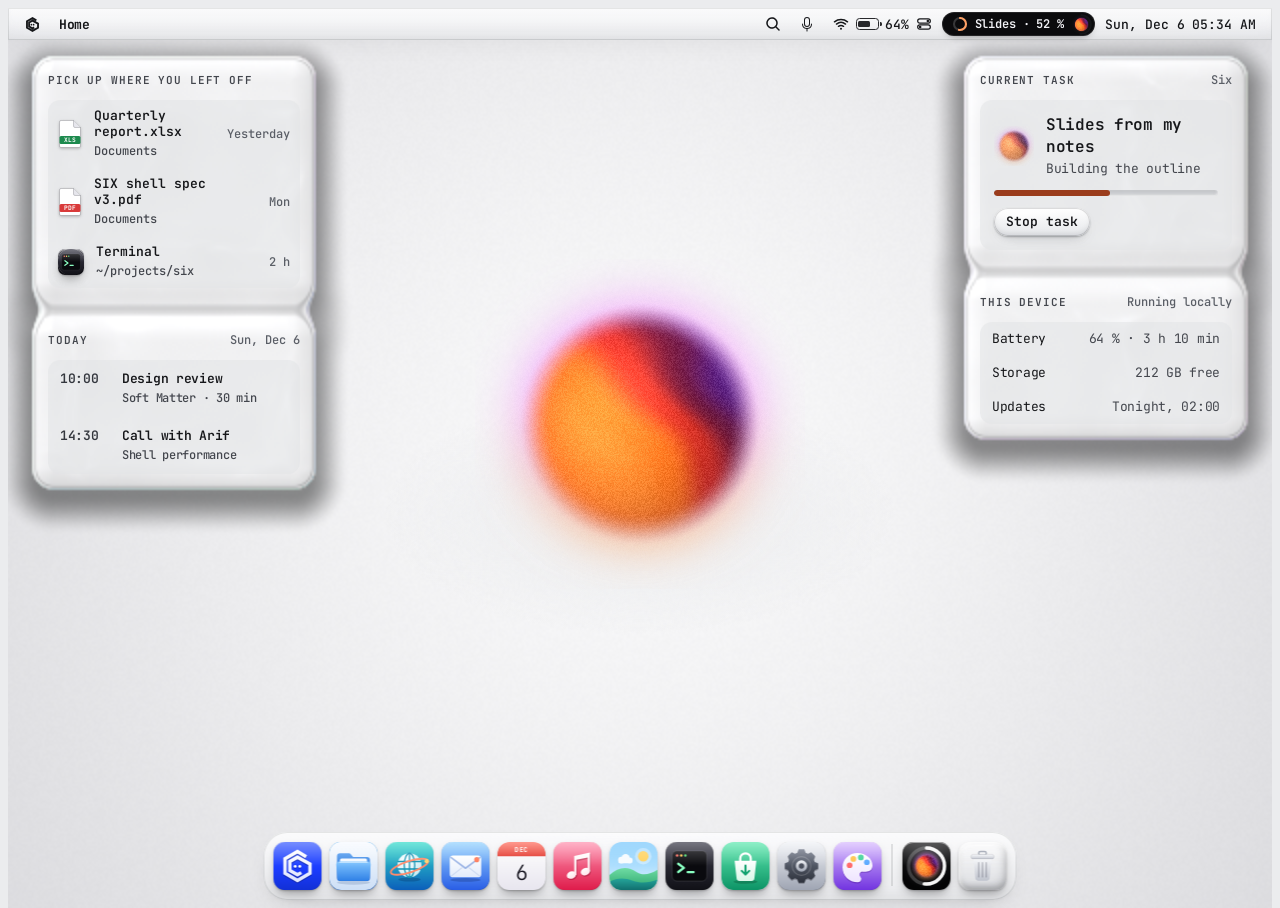
==== commit 8c290838: "Six replaces the notch; the assistant is named Six; home stays clear No notch. Six lives in its menu" ====
--- a/design/prototype/index.html
+++ b/design/prototype/index.html
@@ -5,7 +5,7 @@
 <meta name="viewport" content="width=device-width, initial-scale=1, viewport-fit=cover">
 <title>SIX OS Prototype</title>
 <link rel="icon" href="data:image/svg+xml,%3Csvg xmlns='http://www.w3.org/2000/svg' viewBox='-200 -200 400 400'%3E%3Crect x='-200' y='-200' width='400' height='400' rx='90' fill='%231B3CFF'/%3E%3Cpath d='M90.9%20-97.5%20L0%20-150%20L-129.9%20-75%20L-129.9%2075%20L0%20150%20L129.9%2075%20L129.9%20-20%20L0%20-92%20L-79.67%20-46%20L-79.67%2046%20L0%2092%20L39.84%2069' fill='none' stroke='white' stroke-width='40'/%3E%3Ccircle cx='-25' cy='4' r='17' fill='white'/%3E%3Ccircle cx='25' cy='4' r='17' fill='white'/%3E%3C/svg%3E">
-<meta name="description" content="Interactive prototype of SIX, a desktop OS built on Fedora Linux: voice-first home with Pip, the Pip app, Settings, Files, Software, Calendar and the lock screen.">
+<meta name="description" content="Interactive prototype of SIX, a desktop OS built on Fedora Linux: voice-first home with Six, the Six app, Settings, Files, Software, Calendar and the lock screen.">
 <link rel="preconnect" href="https://fonts.googleapis.com">
 <link rel="preconnect" href="https://fonts.gstatic.com" crossorigin>
 <link rel="stylesheet" href="https://fonts.googleapis.com/css2?family=JetBrains+Mono:ital,wght@0,300..800;1,400..600&family=Share+Tech+Mono&family=VT323&family=Noto+Sans+Bengali:wght@400;600&display=swap">
@@ -433,7 +433,7 @@
 .task-file small { display: block; font: var(--text-caption); color: var(--c-text-3); }
 .task-btns { display: flex; gap: 8px; flex-wrap: wrap; }
 .frow.empty-row { display: block; padding: 28px 12px; text-align: center; color: var(--c-text-2); cursor: default; }
-/* Pip can live anywhere on home: drag it out of the middle, and it stays where you put it */
+/* Six can live anywhere on home: drag it out of the middle, and it stays where you put it */
 .pip-spot { display: grid; justify-items: center; gap: 6px; touch-action: none; }
 .pip-spot.floating { position: absolute; z-index: 22; }
 .pip-spot.floating .pip { --size: 230px; }
@@ -466,7 +466,7 @@
 .msg .note svg.i { width: 13px; height: 13px; }
 .fixes { display: flex; flex-wrap: wrap; gap: 6px; }
 .fixes .sugg { height: 30px; padding: 0 12px; font: var(--text-caption); font-weight: 600; }
-/* review card: names the exact target and effect before Pip changes anything */
+/* review card: names the exact target and effect before Six changes anything */
 .review { display: grid; gap: 10px; padding: 12px 14px; border-radius: var(--radius-lg); background: var(--c-surface-2); border: 1px solid var(--c-line-strong); max-width: 420px; }
 .review .rv-head { display: flex; align-items: center; gap: 6px; font: var(--text-label); color: var(--c-text); }
 .review .rv-item { display: flex; align-items: center; gap: 10px; min-width: 0; }
@@ -541,6 +541,7 @@
 #stackPop::-webkit-scrollbar { display: none; }
 #stackPop:focus { outline: none; }
 .stack-pop-head { position: sticky; top: 0; z-index: 120; display: flex; align-items: center; gap: 6px; padding: 6px 0 8px; }
+.stack-pop-head > b { margin-right: auto; }
 .stack-pop-head b { margin-right: auto; font: var(--text-title-sm); color: var(--c-text); }
 .stack-pop-list { display: flex; flex-direction: column; gap: 10px; }
 .widget.in-pop { position: relative; left: auto !important; top: auto !important; width: var(--side-w); flex: none; cursor: pointer;
@@ -601,7 +602,7 @@
 .month span { height: 28px; display: grid; place-items: center; border-radius: 50%; font-variant-numeric: tabular-nums; }
 .month .dow { color: var(--c-text-3); font-weight: 600; }
 .month .today { background: var(--c-accent); color: var(--c-text-on-accent); font-weight: 700; }
-/* widgets Pip makes: drawn from a spec with the same parts */
+/* widgets Six makes: drawn from a spec with the same parts */
 .wb { display: grid; }
 .wb-stat { display: grid; gap: 4px; padding: 12px 14px; }
 .wb-stat b { font: 400 40px/1 var(--font-display); }
@@ -620,10 +621,6 @@
 .wb .stat .meta, .wb .stat b { font-variant-numeric: tabular-nums; }
 .wprev { width: min(284px, 100%); border-radius: var(--radius-lg); background: var(--c-surface); padding: 8px; box-shadow: var(--shadow-2); }
 .review.done .wprev { pointer-events: none; }
-#addWidget { position: absolute; z-index: 4; display: inline-flex; align-items: center; gap: 6px; }
-#addWidget svg.i { width: 15px; height: 15px; }
-#addWidget[hidden] { display: none; }
-#home.stack #addWidget { position: static; justify-self: start; }
 /* widget gallery */
 #galScrim { position: absolute; inset: 0; z-index: 970; background: var(--scrim); opacity: 0; transition: opacity var(--dur-base); }
 #galScrim.open { opacity: 1; }
@@ -650,51 +647,45 @@
 .gal-tile b { font: var(--text-label); }
 .gal-tile small { grid-column: 2; font: var(--text-caption); color: var(--c-text-3); }
 .gal-tile .btn { grid-column: 1 / -1; justify-self: start; margin-top: 8px; }
-#wMenu { position: absolute; z-index: 972; width: 220px; padding: 6px; border-radius: var(--radius-lg); }
+#wMenu { position: absolute; z-index: 972; width: max-content; min-width: 220px; max-width: 340px; padding: 6px; border-radius: var(--radius-lg); }
 #wMenu[hidden] { display: none; }
-/* ── The Pip notch ──────────────────────────────────────────────────
-   Hardware-black in both themes, flat against the top edge with concave "ears"; it changes size
-   on springs (a detent when it grows, so it lands; precise when it shrinks) and its contents
-   cross-fade with a short focus pull. */
-#island {
-  --isl-h: calc(var(--menubar-h) + 2px); position: absolute; top: 0; left: 50%; z-index: 958; width: 190px; height: var(--isl-h);
-  transform: translateX(-50%); background: #000; color: #f3f3f7; border-radius: 0 0 14px 14px;
-  --c-text: #f3f3f7; --c-text-2: #b9bbc1; --c-text-3: #8e9098; --c-surface: #1c1d20; --c-surface-2: #151619; --c-surface-3: #27282c; --c-line: rgba(255,255,255,0.1); --c-line-strong: rgba(255,255,255,0.18);
-  transition: width 460ms var(--ease-spring), height 460ms var(--ease-spring), border-radius 460ms var(--ease-spring), box-shadow 300ms var(--ease-out), opacity 160ms var(--ease-out);
-}
-#island[data-mode="expanded"] { border-radius: 0 0 28px 28px; box-shadow: 0 20px 44px -12px rgba(0, 0, 0, 0.55); transition-timing-function: var(--ease-detent); transition-duration: 560ms; }
-#island[data-mode="compact"] { transition-timing-function: var(--ease-detent); }
-#island::before, #island::after { content: ""; position: absolute; top: 0; width: 10px; height: 10px; pointer-events: none; }
-#island::before { right: 100%; background: radial-gradient(circle at 0 100%, transparent 9.5px, #000 10px); }
-#island::after { left: 100%; background: radial-gradient(circle at 100% 100%, transparent 9.5px, #000 10px); }
-#island[data-mode="hidden"] { height: 0; opacity: 0; pointer-events: none; transition: width 320ms var(--ease-spring), height 320ms var(--ease-spring), opacity 200ms var(--ease-in) 120ms; }
-#island[data-mode="hidden"]::before, #island[data-mode="hidden"]::after { opacity: 0; }
-#island:has(.isl-hit:hover)[data-mode="compact"] { height: calc(var(--isl-h) + 3px) !important; }
-.isl-clip { position: absolute; inset: 0; overflow: hidden; border-radius: inherit; }
-.isl-hit { position: absolute; inset: 0; border: 0; background: transparent; border-radius: inherit; cursor: pointer; }
-.isl-hit:focus-visible { outline: 2px solid var(--c-focus); outline-offset: 2px; }
-#island[data-mode="expanded"] .isl-hit { display: none; }
-.isl-compact { position: absolute; inset: 0 12px 0 10px; display: flex; align-items: center; justify-content: space-between; gap: 10px; opacity: 0; filter: blur(4px); transition: opacity 160ms var(--ease-in), filter 160ms var(--ease-in); }
-#island[data-mode="compact"] .isl-compact { opacity: 1; filter: none; transition: opacity 280ms var(--ease-out) 140ms, filter 280ms var(--ease-out) 140ms; }
-.isl-l { display: grid; place-items: center; width: 22px; height: 22px; }
-.isl-l .dotorb { width: 22px; height: 22px; color: #fff; }
-.isl-l .isl-art { display: none; }
-.isl-l[data-show="art"] .dotorb { display: none; }
-.isl-l[data-show="art"] .isl-art { display: block; }
-.isl-art { width: 22px; height: 22px; border-radius: 6px; }
-.isl-r { display: flex; align-items: center; gap: 8px; min-width: 0; font: 600 12px/1 var(--font-ui); }
-.isl-txt { white-space: nowrap; overflow: hidden; text-overflow: ellipsis; max-width: 200px; }
-.isl-eq, .isl-ring { display: none; }
-#island[data-act="music"] .isl-eq { display: flex; align-items: flex-end; gap: 2px; height: 14px; }
+/* ── Six in the menu bar ─────────────────────────────────────────────
+   No notch. Six lives in its menu-bar orb. While it works, the orb grows into a terminal-black
+   capsule that slides out to the left of it and types what Six is doing; the status icons shift
+   over to make room. Click the capsule (or talk over your windows) and a panel drips down out of
+   the orb: a dark neck buds from the orb and the panel opens as a circle spreading from that
+   point. Closing draws it back up into the orb. */
+#pipBtn { position: relative; padding: 0 4px; border-radius: 999px; gap: 0; transition: background 260ms var(--ease-out), padding 520ms var(--ease-detent), box-shadow 260ms var(--ease-out); }
+#pipBtn[data-live] { background: #0b0b0d; color: #f3f3f7; padding: 0 3px 0 10px; box-shadow: inset 0 0 0 1px rgba(255, 255, 255, 0.1), 0 4px 10px -6px rgba(0, 0, 0, 0.6); }
+#pipBtn[data-live]:hover { background: #18181c; }
+.six-live { display: inline-flex; align-items: center; gap: 7px; max-width: 0; margin-right: 0; overflow: hidden; opacity: 0; white-space: nowrap; font: 600 12px/1 var(--font-ui); letter-spacing: -0.01em; transition: max-width 560ms var(--ease-detent), margin 560ms var(--ease-detent), opacity 220ms var(--ease-out); }
+#pipBtn[data-live] .six-live { max-width: 260px; margin-right: 7px; opacity: 1; }
+.six-live-txt { overflow: hidden; text-overflow: ellipsis; max-width: 200px; }
+.six-live .isl-ring, .six-live .isl-eq { display: none; }
+#pipBtn[data-act="task"] .isl-ring { display: block; width: 16px; height: 16px; transform: rotate(-90deg); flex: none; }
+#pipBtn[data-act="music"] .isl-eq { display: flex; align-items: flex-end; gap: 2px; height: 12px; }
+#pipBtn[data-act="done"] .six-live-txt { color: #7be3a6; }
 .isl-eq i { width: 3px; height: 100%; border-radius: 2px; background: #ff7f99; transform-origin: bottom; animation: isl-eq 0.9s ease-in-out infinite alternate; }
 .isl-eq i:nth-child(2) { animation-delay: -0.3s; } .isl-eq i:nth-child(3) { animation-delay: -0.6s; } .isl-eq i:nth-child(4) { animation-delay: -0.15s; }
 @keyframes isl-eq { from { transform: scaleY(0.2); } to { transform: scaleY(1); } }
-#island[data-act="task"] .isl-ring { display: block; width: 18px; height: 18px; transform: rotate(-90deg); }
 .isl-ring circle { fill: none; stroke-width: 2.6; stroke: rgba(255, 255, 255, 0.18); }
 .isl-ring circle:last-child { stroke: #ffa064; stroke-linecap: round; transition: stroke-dashoffset 600ms var(--ease-spring); }
-#island[data-act="done"] .isl-txt { color: #7be3a6; }
-.isl-body { position: absolute; left: 0; right: 0; top: 0; padding: 8px 18px 16px; display: grid; gap: 10px; opacity: 0; filter: blur(6px); transform: scale(0.94); transform-origin: 50% 0; pointer-events: none; transition: opacity 140ms var(--ease-in), filter 140ms var(--ease-in), transform 160ms var(--ease-in); }
-#island[data-mode="expanded"] .isl-body { opacity: 1; filter: none; transform: none; pointer-events: auto; transition: opacity 300ms var(--ease-out) 150ms, filter 300ms var(--ease-out) 150ms, transform 560ms var(--ease-detent) 60ms; }
+/* the panel that drips out of the orb */
+#island {
+  position: absolute; top: calc(var(--menubar-h) + 8px); left: var(--isl-x, auto); z-index: 958; width: var(--isl-w, 420px); height: var(--isl-hh, 72px);
+  background: linear-gradient(180deg, #141418, #0b0b0d 42%); color: #f3f3f7; border-radius: 22px;
+  box-shadow: inset 0 0 0 1px rgba(255, 255, 255, 0.09), inset 0 1px 0 rgba(255, 255, 255, 0.12), 0 26px 50px -18px rgba(0, 0, 0, 0.6);
+  --c-text: #f3f3f7; --c-text-2: #b9bbc1; --c-text-3: #8e9098; --c-surface: #1c1d20; --c-surface-2: #151619; --c-surface-3: #27282c; --c-line: rgba(255,255,255,0.1); --c-line-strong: rgba(255,255,255,0.18);
+  clip-path: circle(140% at var(--ox, 90%) -10px); visibility: visible;
+  transition: clip-path 640ms var(--ease-detent), height 460ms var(--ease-spring), visibility 0s;
+}
+#island[data-mode="hidden"] { clip-path: circle(0px at var(--ox, 90%) -10px); visibility: hidden; pointer-events: none; transition: clip-path 360ms var(--ease-in), height 300ms var(--ease-spring), visibility 0s linear 360ms; }
+.isl-clip { position: absolute; inset: 0; overflow: hidden; border-radius: inherit; }
+.isl-body { position: absolute; left: 0; right: 0; top: 0; padding: 10px 16px 16px; display: grid; gap: 10px; opacity: 0; filter: blur(6px); transform: translateY(-8px); pointer-events: none; transition: opacity 140ms var(--ease-in), filter 140ms var(--ease-in), transform 160ms var(--ease-in); }
+#island[data-mode="expanded"] .isl-body { opacity: 1; filter: none; transform: none; pointer-events: auto; transition: opacity 300ms var(--ease-out) 170ms, filter 300ms var(--ease-out) 170ms, transform 560ms var(--ease-detent) 90ms; }
+#tensionLayer .neck.ink { fill: #0b0b0d; }
+/* a reply being typed: a block cursor rides the end of the line, then blinks out */
+.typing::after { content: ""; display: inline-block; width: 0.55em; height: 1.05em; margin-left: 0.12em; vertical-align: -0.16em; background: currentColor; animation: cursor-blink 1.06s steps(1) infinite; }
 .isl-head { display: flex; align-items: center; gap: 10px; min-height: 30px; font: var(--text-caption); }
 .isl-head .dotorb { width: 26px; height: 26px; color: #fff; flex: none; }
 .isl-head b { font: 600 13px/1 var(--font-ui); }
@@ -704,10 +695,12 @@
 .isl-wave i { width: 3px; height: 18px; border-radius: 2px; background: #8fd3ff; transform: scaleY(0.12); transition: transform 90ms linear; }
 .isl-x { width: 26px; height: 26px; border: 0; border-radius: 50%; background: rgba(255, 255, 255, 0.1); color: #fff; font: 500 16px/1 var(--font-ui); display: grid; place-items: center; flex: none; }
 .isl-x:hover { background: rgba(255, 255, 255, 0.2); }
+.isl-open { flex: none; }
+.isl-btn:hover { background: rgba(255, 255, 255, 0.2); }
 .isl-voice { display: grid; gap: 6px; }
 .isl-voice[hidden], .isl-task[hidden], .isl-music[hidden] { display: none; }
 #islYou { margin: 0; font: var(--text-body-sm); color: #b9bbc1; }
-#islPip { margin: 0; font: 400 19px/1.3 var(--font-display); color: #fff; }
+#islPip { margin: 0; font: 400 19px/1.3 var(--font-display); color: #fff; text-wrap: pretty; }
 #islYou:empty, #islPip:empty, #islCard:empty { display: none; }
 #islCard { display: grid; gap: 8px; }
 #islCard .review { max-width: none; background: #151619; }
@@ -783,7 +776,7 @@
 #home.stack .widgets { display: grid; grid-template-columns: repeat(auto-fit, minmax(240px, 1fr)); gap: 16px; width: min(640px, 100%); margin: 24px auto 0; }
 #home.stack .widget { position: static; width: auto; cursor: default; }
 
-/* ── Pip, the SIX assistant (globe form, from the character canvas) ── */
+/* ── Six, the SIX assistant (globe form, from the character canvas) ── */
 :root { --pip-line: #9a3c1c; --pip-deep: #e0402a; --pip-glow: #ff9a3c; }
 @media (prefers-color-scheme: dark) { :root:not([data-theme="light"]) { --pip-line: #ffa064; } }
 :root[data-theme="dark"] { --pip-line: #ffa064; }
@@ -795,7 +788,7 @@
 :root[data-motion="reduced"] .pip *, :root[data-motion="reduced"] .pip *::before { animation: none !important; }
 @media (prefers-reduced-motion: reduce) { :root:not([data-motion="full"]) .pip *, :root:not([data-motion="full"]) .pip *::before { animation: none !important; } }
 
-/* guide: Pip state cards */
+/* guide: Six state cards */
 .pips { display: grid; grid-template-columns: repeat(auto-fill, minmax(150px, 1fr)); gap: 12px; }
 .pip-card { border: 1px solid var(--c-line); border-radius: var(--radius-lg); padding: 10px 10px 14px; display: grid; justify-items: center; gap: 4px; text-align: center; background: transparent; color: var(--c-text); }
 .pip-card:hover { background: var(--c-surface-2); }
@@ -990,7 +983,7 @@
   .qs-grid { grid-template-columns: repeat(2, 1fr); }
 }
 
-/* ══ Full system: icons, voice home, Pip app, Settings, Files, Software, Calendar, lock ══ */
+/* ══ Full system: icons, voice home, Six app, Settings, Files, Software, Calendar, lock ══ */
 /* app icons: clay illustrations fill the squircle */
 .appicon .art { position: absolute; inset: 0; width: 100%; height: 100%; }
 .fold-ic { display: block; flex: none; overflow: visible; }
@@ -1022,17 +1015,29 @@
 .vwave[hidden] { display: none; }
 .vwave i { width: 4px; height: 20%; border-radius: 4px; background: var(--pip-line); box-shadow: 0 0 6px color-mix(in srgb, var(--pip-line) 60%, transparent); transition: height 90ms linear; }
 .vyou { margin: 0; font: var(--text-body-lg); color: var(--c-text-2); }
-.vpip { margin: 0; font: 400 24px/31px var(--font-display); color: var(--c-text); text-wrap: balance; }
+.vpip { margin: 0; font: 400 24px/31px var(--font-display); color: var(--c-text); text-wrap: pretty; }
+/* Six's words read like terminal output: a prompt mark, then the line typing in */
+.vpip:not(:empty)::before, #islPip:not(:empty)::before { content: "> "; color: var(--pip-line); }
+.vcap { position: relative; }
+.vcap-x { position: absolute; top: 10px; right: 10px; z-index: 2; }
 .vyou:empty, .vpip:empty, .vcard:empty { display: none; }
 .vcard { width: 100%; display: grid; justify-items: center; gap: 8px; }
 .vcard .review { text-align: left; width: 100%; max-width: 440px; }
 .vtry { display: grid; justify-items: center; gap: 8px; }
+/* Home is just Six and your widgets. The greeting, the examples and the talk hint are an intro
+   that appears when you ask Six what it can do (or pick it from the right-click menu), and goes
+   when you close it or start talking. Settings › Home can keep it on screen. */
+#home:not(.intro) #greet, #home:not(.intro) #greetSub, #home:not(.intro) #vTry, #home:not(.intro) #center > .hint { display: none !important; }
+.pip-state { transition: opacity 260ms var(--ease-out); }
+#home:not(.intro) .pip-state[data-idle] { opacity: 0; }
+.intro-x { width: 24px; height: 24px; margin-left: 2px; }
+#home.intro-pinned .intro-x { display: none; }
 .vtry.away, .vtry[hidden] { display: none; }
 .vmode { display: inline-flex; align-items: center; gap: 6px; }
 .vmode svg.i { width: 14px; height: 14px; color: var(--pip-line); }
 .vmode .demo { color: var(--c-warning); font-weight: 600; }
 .review .say { margin-left: auto; font: var(--text-caption); color: var(--c-text-3); }
-/* menu bar mic: amber while it hears you; a green dot while it only waits for “Hey Pip” */
+/* menu bar mic: amber while it hears you; a green dot while it only waits for “Hey Six” */
 .mb-micbtn { position: relative; }
 .mb-micbtn[data-mode="wake"]::after { content: ""; position: absolute; right: 3px; top: 4px; width: 6px; height: 6px; border-radius: 50%; background: var(--c-success); }
 .mb-micbtn[aria-pressed="true"] { background: var(--c-warning); color: var(--c-surface); border-radius: 999px; }
@@ -1047,7 +1052,7 @@
 #hudYou:empty, #hudPip:empty, .hud-card:empty { display: none; }
 .hud-card .review { max-width: none; }
 
-/* Pip app */
+/* Six app */
 .pip-side { width: 232px; }
 .side-h { font: var(--text-overline); text-transform: uppercase; letter-spacing: 0.08em; color: var(--c-text-3); padding: 12px 10px 4px; }
 .new-chat { margin: 2px 2px 4px; justify-content: flex-start; }
@@ -1651,14 +1656,15 @@
     <div class="center" id="center">
       <div class="stage">
         <div class="pip-spot" id="pipSpot">
-          <button type="button" class="pip" id="pipHome" data-state="ready" aria-label="Pip, ready. Press to talk. Drag to move, or right-click to hide"></button>
-          <div class="pip-state" id="pipState" aria-live="polite">Pip · ready</div>
+          <button type="button" class="pip" id="pipHome" data-state="ready" aria-label="Six, ready. Press to talk. Drag to move, or right-click to hide"></button>
+          <div class="pip-state" id="pipState" aria-live="polite" data-idle>Six · ready</div>
         </div>
         <h1 class="greet" id="greet">Good morning, Nadia.</h1>
         <p class="greet-sub" id="greetSub">Press the mic in the menu bar, or hold Space, and talk.</p>
       </div>
-      <!-- voice only: what you said and what Pip answered, as captions; review cards appear here too -->
+      <!-- voice only: what you said and what Six answered, as captions; review cards appear here too -->
       <div id="vcap" class="vcap liquid" data-liquid="1" hidden>
+        <button type="button" class="cap close vcap-x" id="vcapX" aria-label="Dismiss"><svg class="i sm"><use href="#i-close"/></svg></button>
         <div class="vwave" id="wave" aria-hidden="true"></div>
         <p class="vyou" id="vYou"></p>
         <p class="vpip" id="vPip" aria-live="polite"></p>
@@ -1673,11 +1679,10 @@
           <button type="button" class="sugg">Open display settings</button>
         </div>
       </div>
-      <div class="hint"><span class="vmode" id="vMode"></span><button type="button" class="histlink" id="openChat">Type instead</button></div>
+      <div class="hint"><span class="vmode" id="vMode"></span><button type="button" class="histlink" id="openChat">Type instead</button><button type="button" class="cap close intro-x" id="introX" aria-label="Hide what Six can do"><svg class="i sm"><use href="#i-close"/></svg></button></div>
     </div>
 
     <div class="widgets" id="widgets">
-      <button type="button" class="sugg" id="addWidget" aria-haspopup="dialog"><svg class="i"><use href="#i-plus"/></svg>Add widgets</button>
       <section class="widget liquid" data-liquid="0" data-slot="L0" aria-label="Pick up where you left off">
         <h3>Pick up where you left off</h3>
         <div class="well">
@@ -1694,7 +1699,7 @@
         </div>
       </section>
       <section class="widget liquid" data-liquid="0" data-slot="R0" aria-label="Current task">
-        <h3>Current task <small>Pip</small></h3>
+        <h3>Current task <small>Six</small></h3>
         <div class="well" style="padding: 14px; display: grid; gap: 12px">
           <div class="task-head"><canvas class="dotorb" data-state="background" style="width: 40px; height: 40px" aria-hidden="true"></canvas><div><b>Slides from my notes</b><span id="taskLine" role="status">Building the outline</span></div></div>
           <div class="bar" role="progressbar" aria-label="Task progress" aria-valuenow="40" aria-valuemin="0" aria-valuemax="100"><i id="taskBar" style="width: 40%"></i></div>
@@ -1716,7 +1721,7 @@
     </div>
     <div id="stackScrim" hidden></div>
     <div id="stackPop" role="dialog" aria-label="Stack" tabindex="-1" hidden>
-      <div class="stack-pop-head"><b id="stackPopCount">Stack</b><button type="button" class="stack-btn" id="stackPopLess">Show less</button><button type="button" class="stack-btn" id="stackPopUnstack">Unstack</button></div>
+      <div class="stack-pop-head"><b id="stackPopCount">Stack</b><button type="button" class="stack-btn" id="stackPopLess">Show less</button><button type="button" class="stack-btn" id="stackPopUnstack">Unstack</button><button type="button" class="cap close" id="stackPopX" aria-label="Close stack"><svg class="i sm"><use href="#i-close"/></svg></button></div>
       <div class="stack-pop-list" id="stackPopList"></div>
     </div>
   </main>
@@ -1739,18 +1744,18 @@
         <button class="navbtn" role="tab" aria-selected="false" aria-controls="p-color" id="t-color"><svg class="i"><use href="#i-palette"/></svg><span>Color</span></button>
         <button class="navbtn" role="tab" aria-selected="false" aria-controls="p-mat" id="t-mat"><svg class="i"><use href="#i-layers"/></svg><span>Materials</span></button>
         <button class="navbtn" role="tab" aria-selected="false" aria-controls="p-comp" id="t-comp"><svg class="i"><use href="#i-grid"/></svg><span>Components</span></button>
-        <button class="navbtn" role="tab" aria-selected="false" aria-controls="p-pip" id="t-pip"><svg class="i"><use href="#i-spark"/></svg><span>Pip</span></button>
+        <button class="navbtn" role="tab" aria-selected="false" aria-controls="p-pip" id="t-pip"><svg class="i"><use href="#i-spark"/></svg><span>Six</span></button>
       </nav>
       <div class="main">
         <section id="p-overview" role="tabpanel" aria-labelledby="t-overview">
           <span class="overline">SIX OS design language</span>
           <h2>Soft Matter</h2>
-          <p class="lead">A familiar Windows map rendered in soft materials: clay you press, glass that floats, paper you work on, and plasma clay that melts together on the home screen, where Pip, the assistant, waits for you.</p>
+          <p class="lead">A familiar Windows map rendered in soft materials: clay you press, glass that floats, paper you work on, and plasma clay that melts together on the home screen, where Six, the assistant, waits for you.</p>
           <div class="mats">
             <div class="mat clay"><span class="overline">Touch it</span><div><b>Clay</b><p>Buttons, toggles, tiles, app icons</p></div></div>
             <div class="mat glassy"><div class="glass"><span class="overline">Float it</span><b>Plasma glass</b><p>Shelf, menus, popovers, search</p></div></div>
             <div class="mat paper"><span class="overline">Read it</span><div><b>Paper</b><p>Window content, documents, lists</p></div></div>
-            <div class="mat glassy" style="background: linear-gradient(135deg, #05262c, #0e4c55 55%, #7b6cff)"><div class="glass"><span class="overline">Melt it</span><b>Plasma clay</b><p>Home widgets and Pip’s captions. Liquid, fuses when close</p></div></div>
+            <div class="mat glassy" style="background: linear-gradient(135deg, #05262c, #0e4c55 55%, #7b6cff)"><div class="glass"><span class="overline">Melt it</span><b>Plasma clay</b><p>Home widgets and Six’s captions. Liquid, fuses when close</p></div></div>
           </div>
           <ul class="principles">
             <li><span class="n">1</span><div><b>Familiar map, fresh materials.</b> <span>Start bottom-left, controls top-right, Windows shortcuts. We change how it feels, not where things are.</span></div></li>
@@ -1761,7 +1766,7 @@
           </ul>
           <h3>Try it</h3>
           <div class="chips">
-            <span class="chip">Ask Pip: "open Files and Terminal side by side"</span>
+            <span class="chip">Ask Six: "open Files and Terminal side by side"</span>
             <span class="chip">Drag two home cards together to fuse them</span>
             <span class="chip">Drag a title bar to a screen edge to snap</span>
             <span class="chip">Hover ▢ for snap layouts</span>
@@ -1812,7 +1817,7 @@
             <div class="row"><span class="chip">0 Wallpaper</span><span class="chip">1 Widgets</span><span class="chip">2 Inactive window</span><span class="chip">3 Active window</span><span class="chip">4 Shelf</span><span class="chip">5 Menus</span><span class="chip">6 Toasts</span><span class="chip">7 Dialogs</span><span class="chip">8 Search, Overview</span></div>
           </div>
           <h3>Plasma clay</h3>
-          <p>Home widgets and Pip’s voice captions are one liquid: rounded shapes joined with a smooth union, so cards closer than the blend distance (40 px) melt into each other. The surface bends the wallpaper behind it, frosts it, lights it like clay from the top left, and wears an iridescent rim. Viscosity sets how cards follow your hand: water wobbles, honey drags, solid doesn't move at all. Try it in Settings › Appearance.</p>
+          <p>Home widgets and Six’s voice captions are one liquid: rounded shapes joined with a smooth union, so cards closer than the blend distance (40 px) melt into each other. The surface bends the wallpaper behind it, frosts it, lights it like clay from the top left, and wears an iridescent rim. Viscosity sets how cards follow your hand: water wobbles, honey drags, solid doesn't move at all. Try it in Settings › Appearance.</p>
           <h3>Rules</h3>
           <div class="comp-grid">
             <div class="banner info"><svg class="i"><use href="#i-info"/></svg><div><b>Do</b> put text on glass only above a 78 % fill; turn on <b>Reduce transparency</b> and check it still works.</div></div>
@@ -1864,26 +1869,26 @@
 
         <section id="p-pip" role="tabpanel" aria-labelledby="t-pip" hidden>
           <span class="overline">The SIX assistant</span>
-          <h2>Pip lives on the home screen</h2>
-          <p class="lead">Home is voice first: press the mic and talk, or say “Hey Pip”. Pip answers aloud and in a caption, opens and arranges windows, and changes settings; the written conversation is in the Pip app at the top right. Pip has four looks (Settings › Pip &amp; voice › Look): Bloom, the default; Halo; Ripple; and the dotted sphere. Every state moves Pip's colour differently, never its shape. Pick one to set Pip everywhere.</p>
-          <div class="seg" role="group" aria-label="Pip’s look" id="segOrbGuide"><button data-v="bloom" aria-pressed="true">Bloom</button><button data-v="halo" aria-pressed="false">Halo</button><button data-v="ripple" aria-pressed="false">Ripple</button><button data-v="dots" aria-pressed="false">Dotted</button></div>
+          <h2>Six lives on the home screen</h2>
+          <p class="lead">Home is voice first: press the mic and talk, or say “Hey Six”. Six answers aloud and in a caption, opens and arranges windows, and changes settings; the written conversation is in the Six app at the top right. Six has four looks (Settings › Six &amp; voice › Look): Bloom, the default; Halo; Ripple; and the dotted sphere. Every state moves Six's colour differently, never its shape. Pick one to set Six everywhere.</p>
+          <div class="seg" role="group" aria-label="Six’s look" id="segOrbGuide"><button data-v="bloom" aria-pressed="true">Bloom</button><button data-v="halo" aria-pressed="false">Halo</button><button data-v="ripple" aria-pressed="false">Ripple</button><button data-v="dots" aria-pressed="false">Dotted</button></div>
           <h3>Bloom</h3>
-          <p>A soft ball of warm colour: orange and red flowing over violet, with a pink haze lighting the air around it and a fine film grain, so it reads as a material and not a gradient. It is shaded as a matte ball, lit from the side Pip is looking at, and the only colour in an otherwise graphite and silver system. Thinking stirs it and sends a spark across; listening ripples it; working fills it like a glass of water as the task progresses; Complete warms it green once; Failed cools it red.</p>
+          <p>A soft ball of warm colour: orange and red flowing over violet, with a pink haze lighting the air around it and a fine film grain, so it reads as a material and not a gradient. It is shaded as a matte ball, lit from the side Six is looking at, and the only colour in an otherwise graphite and silver system. Thinking stirs it and sends a spark across; listening ripples it; working fills it like a glass of water as the task progresses; Complete warms it green once; Failed cools it red.</p>
           <div class="pips" id="pipStates"></div>
           <h3>Halo</h3>
           <p>A ring of cold light spinning about its vertical axis, caught over a short exposure, so it reads as a 3D shell: brightest at the top and bottom where you see the ring edge-on, with long-exposure streaks running through the light. Its outline is always a circle, and it has no backing: on a light page it is drawn as blue ink. Working lights it from the bottom up as the task progresses; searching and waiting send a bright knot round it.</p>
           <div class="pips" id="haloStates"></div>
           <h3>Ripple</h3>
-          <p>A terraced pool seen from above, from the teal rings it is modelled on: steps of colour falling to a dark centre, each lip lit on the side toward the light and shading the step below. The deeper rings shift further as Pip looks around, so it reads in depth, and the rings flow slowly outward like ripples. Listening sends waves through it; thinking winds the rings into a spiral; working fills it from the centre out.</p>
+          <p>A terraced pool seen from above, from the teal rings it is modelled on: steps of colour falling to a dark centre, each lip lit on the side toward the light and shading the step below. The deeper rings shift further as Six looks around, so it reads in depth, and the rings flow slowly outward like ripples. Listening sends waves through it; thinking winds the rings into a spiral; working fills it from the centre out.</p>
           <div class="pips" id="rippleStates"></div>
           <h3>Personality</h3>
           <ul class="principles">
-            <li><span class="n">1</span><div><b>Pip looks at you.</b> <span>The light on Bloom and the tilt of Halo turn toward the pointer.</span></div></li>
-            <li><span class="n">2</span><div><b>Pip blinks.</b> <span>While idle, Pip squashes for a moment every few seconds, then springs back.</span></div></li>
-            <li><span class="n">3</span><div><b>Pip is water.</b> <span>Poke it and it squashes; drag it across home and it stretches the way it's moving and wobbles to a stop.</span></div></li>
-            <li><span class="n">4</span><div><b>Pip reacts.</b> <span>It hops when a task completes, shakes its head when something fails, nods when it asks you something, and says hello with a hop when it first appears.</span></div></li>
-            <li><span class="n">5</span><div><b>Pip is curious.</b> <span>Bring the pointer close and it leans in, looks harder and brightens; start typing and it glances at the field.</span></div></li>
-            <li><span class="n">6</span><div><b>Pip gets drowsy.</b> <span>Left alone on home for a while it dims, breathes slower and looks down; move the mouse and it wakes with a little hop.</span></div></li>
+            <li><span class="n">1</span><div><b>Six looks at you.</b> <span>The light on Bloom and the tilt of Halo turn toward the pointer.</span></div></li>
+            <li><span class="n">2</span><div><b>Six blinks.</b> <span>While idle, Six squashes for a moment every few seconds, then springs back.</span></div></li>
+            <li><span class="n">3</span><div><b>Six is water.</b> <span>Poke it and it squashes; drag it across home and it stretches the way it's moving and wobbles to a stop.</span></div></li>
+            <li><span class="n">4</span><div><b>Six reacts.</b> <span>It hops when a task completes, shakes its head when something fails, nods when it asks you something, and says hello with a hop when it first appears.</span></div></li>
+            <li><span class="n">5</span><div><b>Six is curious.</b> <span>Bring the pointer close and it leans in, looks harder and brightens; start typing and it glances at the field.</span></div></li>
+            <li><span class="n">6</span><div><b>Six gets drowsy.</b> <span>Left alone on home for a while it dims, breathes slower and looks down; move the mouse and it wakes with a little hop.</span></div></li>
           </ul>
           <h3>The dotted look</h3>
           <p>The third look, and the orb in the gallery below: a sphere of dots whose light moves differently in each state, so it reads at 18 px and in grayscale.</p>
@@ -1891,9 +1896,9 @@
           <p><small style="color: var(--c-text-2)">The orb's motion is ported from <a href="https://www.thinkingorbs.com/">Thinking Orbs</a> by Yogesh (MIT): one shared clock per look, so every orb in a state moves in step, and dots that fade toward the back instead of leaving a grey haze.</small></p>
           <h3>Voice</h3>
           <ul class="principles">
-            <li><span class="n">1</span><div><b>Press to talk, or say “Hey Pip”.</b> <span>The mic in the menu bar, clicking Pip, holding Space or Six + Space. “Hey Pip” is a choice in Control Center, detected on this device. Amber mic = hearing you; a green dot = waiting for “Hey Pip”.</span></div></li>
-            <li><span class="n">2</span><div><b>See what Pip heard.</b> <span>The live transcript forms in the caption under Pip, so a wrong word is caught before anything runs.</span></div></li>
-            <li><span class="n">3</span><div><b>Hear the answer, read it too.</b> <span>Every spoken reply is also a caption and a message in the Pip app. Changes to files wait for your “yes”.</span></div></li>
+            <li><span class="n">1</span><div><b>Press to talk, or say “Hey Six”.</b> <span>The mic in the menu bar, clicking Six, holding Space or Six + Space. “Hey Six” is a choice in Control Center, detected on this device. Amber mic = hearing you; a green dot = waiting for “Hey Six”.</span></div></li>
+            <li><span class="n">2</span><div><b>See what Six heard.</b> <span>The live transcript forms in the caption under Six, so a wrong word is caught before anything runs.</span></div></li>
+            <li><span class="n">3</span><div><b>Hear the answer, read it too.</b> <span>Every spoken reply is also a caption and a message in the Six app. Changes to files wait for your “yes”.</span></div></li>
           </ul>
         </section>
       </div>
@@ -1964,9 +1969,9 @@
     <div class="win-body">
 <pre class="term"><span class="p">nadia@six ~ $</span> six-info
 <span class="g">SIX OS</span>      prototype · Soft Matter design language
-<span class="d">shell</span>       menu bar · dock · six search · pip
+<span class="d">shell</span>       menu bar · dock · six search · six (assistant)
 <span class="d">fonts</span>       JetBrains Mono · Share Tech Mono · VT323
-<span class="d">home</span>        pip · voice first · widgets · plasma clay
+<span class="d">home</span>        six · voice first · widgets · plasma clay
 <span class="d">base</span>        Fedora Linux 44 · image-based updates
 <span class="d">accent</span>      Graphite #34373E (light) / Silver #D4D7DD (dark)
 <span class="d">targets</span>     32 px pointer · 44 px touch
@@ -1977,11 +1982,11 @@
     <div class="grip" aria-hidden="true"></div>
   </section>
 
-  <!-- Window: Pip, the chat app (the top-right Pip icon opens it) -->
-  <section class="win" id="w-pip" data-app="pip" aria-label="Pip window" hidden>
+  <!-- Window: Six, the chat app (the top-right Six icon opens it) -->
+  <section class="win" id="w-pip" data-app="pip" aria-label="Six window" hidden>
     <header class="titlebar">
       <span class="appicon ai-pip"><canvas class="dotorb" data-follow="1" data-state="ready" aria-hidden="true"></canvas></span>
-      <span class="title">Pip</span>
+      <span class="title">Six</span>
       <div class="capbtns">
         <button class="cap min" aria-label="Minimize"><svg class="i sm"><use href="#i-min"/></svg></button>
         <button class="cap max" aria-label="Maximize (hover for snap layouts)"><svg class="i sm"><use href="#i-max"/></svg></button>
@@ -1999,11 +2004,11 @@
       <div class="pip-main">
         <div class="pip-head"><b id="convTitle">New chat</b><span id="aiNote">Simple commands run on this device.</span></div>
         <div class="threads" id="threads">
-          <div class="thread" id="thread" role="log" aria-label="Conversation with Pip"></div>
+          <div class="thread" id="thread" role="log" aria-label="Conversation with Six"></div>
           <div class="pip-empty" id="pipEmpty">
             <canvas class="dotorb orb-hi" data-follow="1" data-state="ready" aria-hidden="true"></canvas>
-            <b>Ask Pip anything</b>
-            <span>Pip can open and arrange windows, change settings, find files and make widgets. Voice works from anywhere: press the mic in the menu bar.</span>
+            <b>Ask Six anything</b>
+            <span>Six can open and arrange windows, change settings, find files and make widgets. Voice works from anywhere: press the mic in the menu bar.</span>
             <div class="chips-row" id="chatSuggest">
               <button type="button" class="sugg">Open Files and Terminal side by side</button>
               <button type="button" class="sugg">Make a widget: a countdown to my exam on 14 December</button>
@@ -2013,8 +2018,8 @@
           </div>
         </div>
         <form id="composer" autocomplete="off">
-          <label class="sr-only" for="ask">Message Pip</label>
-          <input id="ask" placeholder="Message Pip…" enterkeyhint="send">
+          <label class="sr-only" for="ask">Message Six</label>
+          <input id="ask" placeholder="Message Six…" enterkeyhint="send">
           <button type="button" class="iconbtn" id="micBtn" aria-label="Dictate" aria-pressed="false"><svg class="i"><use href="#i-mic"/></svg></button>
           <button type="submit" class="iconbtn send" id="sendBtn" aria-label="Send"><svg class="i"><use href="#i-send"/></svg></button>
         </form>
@@ -2090,7 +2095,7 @@
             <div class="sgroup">
               <div class="srow"><span class="sl"><b>Output</b></span><select class="ssel" aria-label="Output"><option>Speakers (built-in)</option><option>Nadia’s earbuds</option><option>HDMI · Monitor</option></select></div>
               <div class="srow col"><span class="sl"><b>Volume</b></span><input type="range" min="0" max="100" value="64" data-bind="vol" aria-label="Volume"></div>
-              <div class="srow"><span class="sl"><b>Input</b><small>Pip listens through this microphone</small></span><select class="ssel" aria-label="Input"><option>Built-in microphone</option><option>Nadia’s earbuds</option></select></div>
+              <div class="srow"><span class="sl"><b>Input</b><small>Six listens through this microphone</small></span><select class="ssel" aria-label="Input"><option>Built-in microphone</option><option>Nadia’s earbuds</option></select></div>
               <div class="srow"><span class="sl"><b>Alert sound</b></span><select class="ssel" aria-label="Alert sound"><option>Pebble</option><option>Glass</option><option>None</option></select></div>
             </div>
           </section>
@@ -2122,11 +2127,12 @@
 
           <section class="spage" data-page="pip" hidden>
             <div class="sgroup">
-              <div class="srow"><span class="sl"><b>Listening</b><small id="wakeNote">Pip only hears you after you press the mic</small></span><div class="seg" role="group" aria-label="Listening" id="segWake"><button data-v="ptt" aria-pressed="true">Press to talk</button><button data-v="wake" aria-pressed="false">Always · “Hey Pip”</button></div></div>
-              <div class="srow"><span class="sl"><b>Look</b><small>How Pip appears on home, in the menu bar and in the dock</small></span><div class="seg" role="group" aria-label="Pip’s look" id="segOrb"><button data-v="bloom" aria-pressed="true">Bloom</button><button data-v="halo" aria-pressed="false">Halo</button><button data-v="ripple" aria-pressed="false">Ripple</button><button data-v="dots" aria-pressed="false">Dotted</button></div></div>
-              <div class="srow"><span class="sl"><b>Talk to Pip</b><small>The mic in the menu bar, clicking Pip on home, or the keyboard</small></span><span class="meta"><kbd>Ctrl</kbd> <kbd>Space</kbd> · hold <kbd>Space</kbd> on home</span></div>
+              <div class="srow"><span class="sl"><b>Listening</b><small id="wakeNote">Six only hears you after you press the mic</small></span><div class="seg" role="group" aria-label="Listening" id="segWake"><button data-v="ptt" aria-pressed="true">Press to talk</button><button data-v="wake" aria-pressed="false">Always · “Hey Six”</button></div></div>
+              <div class="srow"><span class="sl"><b>Look</b><small>How Six appears on home, in the menu bar and in the dock</small></span><div class="seg" role="group" aria-label="Six’s look" id="segOrb"><button data-v="bloom" aria-pressed="true">Bloom</button><button data-v="halo" aria-pressed="false">Halo</button><button data-v="ripple" aria-pressed="false">Ripple</button><button data-v="dots" aria-pressed="false">Dotted</button></div></div>
+              <div class="srow"><span class="sl"><b>Talk to Six</b><small>The mic in the menu bar, clicking Six on home, or the keyboard</small></span><span class="meta"><kbd>Ctrl</kbd> <kbd>Space</kbd> · hold <kbd>Space</kbd> on home</span></div>
               <label class="srow"><span class="sl"><b>Speak replies</b><small>Every reply is also shown as a caption</small></span><input class="sw" type="checkbox" id="speakToggle" checked></label>
-              <div class="srow"><span class="sl"><b>Language</b></span><select class="ssel" aria-label="Pip language"><option>English</option><option>বাংলা (Bangla)</option><option>English and বাংলা</option></select></div>
+              <label class="srow"><span class="sl"><b>Type replies like a terminal</b><small>Words arrive a few at a time behind a cursor. Off: the whole reply appears at once</small></span><input class="sw" type="checkbox" data-bind="typeout" checked></label>
+              <div class="srow"><span class="sl"><b>Language</b></span><select class="ssel" aria-label="Six language"><option>English</option><option>বাংলা (Bangla)</option><option>English and বাংলা</option></select></div>
             </div>
             <span class="overline">Privacy</span>
             <div class="sgroup">
@@ -2134,7 +2140,7 @@
               <div class="srow"><span class="sl"><b>Cloud model</b><small>For questions the device can’t answer</small></span><div class="seg" role="group" aria-label="Cloud model"><button aria-pressed="true">Ask each time</button><button aria-pressed="false">Allow</button><button aria-pressed="false">Never</button></div></div>
               <div class="srow"><span class="sl"><b>Voice history</b><small>Kept on this device for 7 days</small></span><button type="button" class="btn btn-secondary sm" data-toast="Voice history deleted.">Delete…</button></div>
             </div>
-            <span class="overline">What Pip can do</span>
+            <span class="overline">What Six can do</span>
             <div class="sgroup">
               <label class="srow"><span class="sl"><b>Open and arrange windows</b></span><input class="sw" type="checkbox" checked></label>
               <label class="srow"><span class="sl"><b>Change settings</b></span><input class="sw" type="checkbox" checked></label>
@@ -2160,9 +2166,8 @@
           <section class="spage" data-page="home" hidden>
             <div class="sgroup">
               <div class="srow"><span class="sl"><b>Widgets</b><small id="wCount">4 on home</small></span><button type="button" class="btn btn-secondary sm" data-act="widgets">Edit widgets…</button></div>
-              <label class="srow"><span class="sl"><b>Pip on home</b><small>Drag Pip anywhere on home; right-click it to move it back or hide it</small></span><input class="sw" type="checkbox" data-bind="pip" id="pipShow" checked></label>
-              <label class="srow"><span class="sl"><b>Greeting</b><small>“Good morning, Nadia.” under Pip</small></span><input class="sw" type="checkbox" data-bind="greet" checked></label>
-              <label class="srow"><span class="sl"><b>“Try saying” examples</b><small>Shown on home until you’ve talked to Pip a few times</small></span><input class="sw" type="checkbox" data-bind="tries" checked></label>
+              <label class="srow"><span class="sl"><b>Six on home</b><small>Drag Six anywhere on home; right-click it to move it back or hide it</small></span><input class="sw" type="checkbox" data-bind="pip" id="pipShow" checked></label>
+              <label class="srow"><span class="sl"><b>Keep the intro on home</b><small>The greeting, “Try saying” examples and how to talk. Off: they appear when you ask Six “what can you do?”</small></span><input class="sw" type="checkbox" data-bind="intro"></label>
               <div class="srow"><span class="sl"><b>When home is full</b><small>New cards go into the stack at the foot of their column</small></span><span class="chip">Stack</span></div>
             </div>
           </section>
@@ -2176,7 +2181,7 @@
           </section>
 
           <section class="spage" data-page="notif" hidden>
-            <div class="sgroup"><label class="srow"><span class="sl"><b>Focus</b><small>Silences notifications; Pip still answers when you talk</small></span><input class="sw" type="checkbox" data-bind="focus"></label></div>
+            <div class="sgroup"><label class="srow"><span class="sl"><b>Focus</b><small>Silences notifications; Six still answers when you talk</small></span><input class="sw" type="checkbox" data-bind="focus"></label></div>
             <span class="overline">Allow notifications from</span>
             <div class="sgroup">
               <label class="srow"><span class="sl"><b>Mail</b></span><input class="sw" type="checkbox" checked></label>
@@ -2212,7 +2217,7 @@
             </div>
             <span class="overline">Access</span>
             <div class="sgroup">
-              <div class="srow"><span class="sl"><b>Microphone</b><small>Pip (while listening) · Browser asks</small></span><button type="button" class="btn btn-secondary sm" data-page="pip">Pip settings</button></div>
+              <div class="srow"><span class="sl"><b>Microphone</b><small>Six (while listening) · Browser asks</small></span><button type="button" class="btn btn-secondary sm" data-page="pip">Six settings</button></div>
               <label class="srow"><span class="sl"><b>Location</b><small>Used for time zone and weather</small></span><input class="sw" type="checkbox"></label>
               <div class="srow"><span class="sl"><b>Lock the screen after</b></span><select class="ssel" aria-label="Lock the screen after"><option>5 minutes</option><option>1 minute</option><option>15 minutes</option></select></div>
             </div>
@@ -2220,14 +2225,14 @@
 
           <section class="spage" data-page="access" hidden>
             <div class="sgroup">
-              <label class="srow"><span class="sl"><b>Reduce motion</b><small>Things jump instead of spring; Pip stops turning</small></span><input class="sw" type="checkbox" data-bind="motion"></label>
+              <label class="srow"><span class="sl"><b>Reduce motion</b><small>Things jump instead of spring; Six stops turning</small></span><input class="sw" type="checkbox" data-bind="motion"></label>
               <label class="srow"><span class="sl"><b>Reduce transparency</b><small>Glass and plasma surfaces turn solid</small></span><input class="sw" type="checkbox" data-bind="transp"></label>
               <label class="srow"><span class="sl"><b>More contrast</b></span><input class="sw" type="checkbox" data-bind="contrast"></label>
               <label class="srow"><span class="sl"><b>Touch mode</b><small>44 px targets everywhere</small></span><input class="sw" type="checkbox" data-bind="touch"></label>
             </div>
             <div class="sgroup">
               <label class="srow"><span class="sl"><b>Screen reader</b><small>Reads everything aloud; <kbd>Six</kbd> <kbd>Alt</kbd> <kbd>S</kbd></small></span><input class="sw" type="checkbox" data-toast-on="The screen reader is part of SIX; this prototype can’t turn it on."></label>
-              <label class="srow"><span class="sl"><b>Captions for Pip</b><small>Every spoken reply is written on screen</small></span><input class="sw" type="checkbox" checked disabled></label>
+              <label class="srow"><span class="sl"><b>Captions for Six</b><small>Every spoken reply is written on screen</small></span><input class="sw" type="checkbox" checked disabled></label>
               <label class="srow"><span class="sl"><b>Sticky keys</b><small>Press shortcut keys one at a time</small></span><input class="sw" type="checkbox"></label>
             </div>
           </section>
@@ -2236,7 +2241,7 @@
             <div class="sgroup"><div class="srow big"><span class="avatar lg">N</span><span class="sl"><b>Nadia Rahman</b><small>Administrator · signs in with password or fingerprint</small></span><button type="button" class="btn btn-secondary sm" data-toast="Account details aren’t part of this prototype.">Edit</button></div></div>
             <div class="sgroup">
               <div class="srow"><span class="sl"><b>Fingerprint</b><small>1 finger set up</small></span><button type="button" class="btn btn-secondary sm" data-toast="Touch the sensor…">Add finger</button></div>
-              <div class="srow"><span class="sl"><b>Other users</b><small>Each person gets their own files, settings and Pip</small></span><button type="button" class="btn btn-secondary sm" data-toast="Adding users isn’t part of this prototype.">Add user…</button></div>
+              <div class="srow"><span class="sl"><b>Other users</b><small>Each person gets their own files, settings and Six</small></span><button type="button" class="btn btn-secondary sm" data-toast="Adding users isn’t part of this prototype.">Add user…</button></div>
               <div class="srow"><span class="sl"><b>Online accounts</b><small>Mail, calendar and files from Google, Microsoft or Nextcloud</small></span><button type="button" class="btn btn-secondary sm" data-toast="Online accounts aren’t part of this prototype.">Add…</button></div>
             </div>
           </section>
@@ -2258,7 +2263,7 @@
           <section class="spage" data-page="keyboard" hidden>
             <span class="overline">Shortcuts</span>
             <div class="sgroup">
-              <div class="srow"><span class="sl"><b>Talk to Pip</b></span><span class="meta"><kbd>Six</kbd> <kbd>Space</kbd></span></div>
+              <div class="srow"><span class="sl"><b>Talk to Six</b></span><span class="meta"><kbd>Six</kbd> <kbd>Space</kbd></span></div>
               <div class="srow"><span class="sl"><b>Six Search</b></span><span class="meta"><kbd>Ctrl</kbd> <kbd>K</kbd></span></div>
               <div class="srow"><span class="sl"><b>Show home</b></span><span class="meta"><kbd>Six</kbd> <kbd>D</kbd></span></div>
               <div class="srow"><span class="sl"><b>Snap left or right</b></span><span class="meta"><kbd>Six</kbd> <kbd>←</kbd> <kbd>→</kbd></span></div>
@@ -2275,7 +2280,7 @@
 
           <section class="spage" data-page="updates" hidden>
             <div class="sgroup">
-              <div class="srow big"><span class="sl"><b>SIX 1.0.3 is ready</b><small>412 MB · security fixes and a faster Pip · prepared in the background</small></span><span class="row-btns"><button type="button" class="btn btn-primary sm" data-act="update">Restart to update</button><button type="button" class="btn btn-secondary sm" data-toast="The update will install tonight at 02:00.">Tonight</button></span></div>
+              <div class="srow big"><span class="sl"><b>SIX 1.0.3 is ready</b><small>412 MB · security fixes and a faster Six · prepared in the background</small></span><span class="row-btns"><button type="button" class="btn btn-primary sm" data-act="update">Restart to update</button><button type="button" class="btn btn-secondary sm" data-toast="The update will install tonight at 02:00.">Tonight</button></span></div>
               <div class="srow"><span class="sl"><b>Running now</b><small>SIX 1.0.2 · built on Fedora Linux 44</small></span><span class="chip ok">Healthy</span></div>
               <div class="srow"><span class="sl"><b>Previous version</b><small>SIX 1.0.1 is kept so you can go back if something breaks</small></span><button type="button" class="btn btn-secondary sm" data-toast="Rolling back restarts into SIX 1.0.1. Your files and settings stay.">Roll back…</button></div>
               <label class="srow"><span class="sl"><b>Install updates automatically</b><small>Overnight, only when plugged in</small></span><input class="sw" type="checkbox" checked></label>
@@ -2391,7 +2396,7 @@
       <button class="qtile" aria-pressed="false" data-qs="dark"><span class="qb" aria-hidden="true"><svg class="i"><use href="#i-sun"/></svg></span><div><b>Dark mode</b><small data-on="On" data-off="Off">Off</small></div></button>
       <button class="qtile" aria-pressed="false" data-qs="touch"><span class="qb" aria-hidden="true"><svg class="i"><use href="#i-hand"/></svg></span><div><b>Touch</b><small data-on="Large targets" data-off="Off">Off</small></div></button>
       <button class="qtile" aria-pressed="false" data-qs="focus"><span class="qb" aria-hidden="true"><svg class="i"><use href="#i-focus"/></svg></span><div><b>Focus</b><small data-on="Silenced" data-off="Off">Off</small></div></button>
-      <button class="qtile wide" aria-pressed="false" data-qs="wake"><span class="qb" aria-hidden="true"><svg class="i"><use href="#i-mic"/></svg></span><div><b>Listen for “Hey Pip”</b><small data-on="Always listening, on this device" data-off="Off · press the mic to talk">Off · press the mic to talk</small></div></button>
+      <button class="qtile wide" aria-pressed="false" data-qs="wake"><span class="qb" aria-hidden="true"><svg class="i"><use href="#i-mic"/></svg></span><div><b>Listen for “Hey Six”</b><small data-on="Always listening, on this device" data-off="Off · press the mic to talk">Off · press the mic to talk</small></div></button>
     </div>
     <div class="slider-row big"><label for="bright" aria-label="Brightness"><svg class="i"><use href="#i-sun"/></svg></label><input type="range" id="bright" min="30" max="100" value="100"><output class="sl-val" for="bright" aria-hidden="true">100 %</output></div>
     <div class="slider-row big"><label for="vol" aria-label="Volume"><svg class="i"><use href="#i-volume"/></svg></label><input type="range" id="vol" min="0" max="100" value="64"><output class="sl-val" for="vol" aria-hidden="true">64 %</output></div>
@@ -2407,12 +2412,12 @@
   <!-- Six Search -->
   <div id="galScrim" hidden></div>
   <div id="gallery" class="glass rim" role="dialog" aria-modal="true" aria-labelledby="galTitle" hidden>
-    <div class="gal-head"><div><h2 id="galTitle">Widgets</h2><p>Glanceable cards for home, one job each. Drag them anywhere, or onto each other to stack.</p></div><button type="button" class="iconbtn" id="galClose" aria-label="Close widgets"><svg class="i"><use href="#i-close"/></svg></button></div>
-    <form class="gal-make" id="galMake"><canvas class="dotorb" data-follow="1" data-state="ready" aria-hidden="true"></canvas><input id="galAsk" aria-label="Describe a widget for Pip to make" placeholder="Describe any widget and Pip makes it…"><button type="submit" class="btn btn-primary sm">Make it</button></form>
+    <div class="gal-head"><div><h2 id="galTitle">Widgets</h2><p>Glanceable cards for home, one job each. Drag them anywhere, or onto each other to stack.</p></div><button type="button" class="cap close" id="galClose" aria-label="Close widgets"><svg class="i sm"><use href="#i-close"/></svg></button></div>
+    <form class="gal-make" id="galMake"><canvas class="dotorb" data-follow="1" data-state="ready" aria-hidden="true"></canvas><input id="galAsk" aria-label="Describe a widget for Six to make" placeholder="Describe any widget and Six makes it…"><button type="submit" class="btn btn-primary sm">Make it</button></form>
     <div id="galIdeas" aria-label="Ideas"></div>
     <span class="overline">On SIX</span>
     <div class="gal-grid" id="galGrid"></div>
-    <span class="overline" id="galMineH" hidden>Made by Pip</span>
+    <span class="overline" id="galMineH" hidden>Made by Six</span>
     <div class="gal-grid" id="galMine" hidden></div>
   </div>
   <div id="wMenu" class="glass" role="menu" aria-label="Widget" hidden></div>
@@ -2431,26 +2436,21 @@
     <span class="mb-btn mb-app" id="mbApp">Home</span>
     <div class="mb-right">
       <button class="mb-btn" id="mbSearch" aria-label="Search (Ctrl K)"><svg class="i"><use href="#i-search-b"/></svg></button>
-      <button class="mb-btn mb-micbtn" id="mbMic" data-mode="ptt" aria-pressed="false" aria-label="Talk to Pip (Ctrl Space)" title="Talk to Pip · Ctrl Space"><svg class="i"><use href="#i-mic"/></svg></button><button class="mb-btn" id="trayBtn" aria-label="Control Center. Wi-Fi Home-5G, battery 64 %" aria-expanded="false" aria-controls="qs"><svg class="i mb-hide"><use href="#i-wifi-b"/></svg><span class="mb-batt"><span class="batt" aria-hidden="true"><i style="width: 64%"></i></span><span class="mb-hide tnum">64%</span></span><svg class="i"><use href="#i-cc"/></svg></button>
-      <button class="mb-btn" id="pipBtn" aria-label="Pip: Ready. Open Pip"><canvas class="dotorb" data-follow="1" data-state="ready" aria-hidden="true"></canvas></button>
+      <button class="mb-btn mb-micbtn" id="mbMic" data-mode="ptt" aria-pressed="false" aria-label="Talk to Six (Ctrl Space)" title="Talk to Six · Ctrl Space"><svg class="i"><use href="#i-mic"/></svg></button><button class="mb-btn" id="trayBtn" aria-label="Control Center. Wi-Fi Home-5G, battery 64 %" aria-expanded="false" aria-controls="qs"><svg class="i mb-hide"><use href="#i-wifi-b"/></svg><span class="mb-batt"><span class="batt" aria-hidden="true"><i style="width: 64%"></i></span><span class="mb-hide tnum">64%</span></span><svg class="i"><use href="#i-cc"/></svg></button>
+      <button class="mb-btn" id="pipBtn" aria-label="Six: Ready. Open Six" aria-controls="island" aria-expanded="false"><span class="six-live" aria-hidden="true"><svg class="isl-ring" viewBox="0 0 20 20"><circle cx="10" cy="10" r="7.5" pathLength="100"/><circle cx="10" cy="10" r="7.5" pathLength="100" stroke-dasharray="100" stroke-dashoffset="60"/></svg><span class="isl-eq"><i></i><i></i><i></i><i></i></span><span class="six-live-txt"></span></span><canvas class="dotorb" data-follow="1" data-state="ready" aria-hidden="true"></canvas></button>
       <button class="mb-btn mb-clock" id="clock" aria-label="Clock"><span id="clockD" class="mb-hide">Mon 12 Oct</span><span id="clockT">10:42</span></button>
     </div>
   </header>
-  <!-- the Pip notch: Pip while you work in other apps; grows with what's running -->
+  <!-- Six's panel: drips out of the menu-bar orb while Six talks over your windows, or when you click its capsule -->
   <div id="island" data-mode="hidden" aria-hidden="true">
     <div class="isl-clip">
-      <div class="isl-compact" aria-hidden="true">
-        <span class="isl-l" data-show="orb"><canvas class="dotorb" data-follow="1" data-state="ready"></canvas><span class="isl-art"></span></span>
-        <span class="isl-r"><span class="isl-txt"></span><span class="isl-eq"><i></i><i></i><i></i><i></i></span><svg class="isl-ring" viewBox="0 0 20 20"><circle cx="10" cy="10" r="7.5" pathLength="100"/><circle cx="10" cy="10" r="7.5" pathLength="100" stroke-dasharray="100" stroke-dashoffset="60"/></svg></span>
-      </div>
       <div class="isl-body" role="status">
-        <div class="isl-head"><canvas class="dotorb" data-follow="1" data-state="ready" aria-hidden="true"></canvas><b id="islHeadState">Pip</b><span id="islHeadLabel"></span><span class="isl-wave" id="islWave" aria-hidden="true"><i></i><i></i><i></i><i></i><i></i><i></i><i></i></span><button type="button" class="isl-x" id="islClose" aria-label="Close">×</button></div>
+        <div class="isl-head"><canvas class="dotorb" data-follow="1" data-state="ready" aria-hidden="true"></canvas><b id="islHeadState">Six</b><span id="islHeadLabel"></span><span class="isl-wave" id="islWave" aria-hidden="true"><i></i><i></i><i></i><i></i><i></i><i></i><i></i></span><button type="button" class="isl-btn isl-open" id="islOpenApp">Open Six</button><button type="button" class="isl-x" id="islClose" aria-label="Close">×</button></div>
         <div class="isl-voice" hidden><p id="islYou"></p><p id="islPip" aria-live="polite"></p><div id="islCard"></div></div>
         <div class="isl-task" hidden><div class="isl-row"><b>Slides from my notes</b><span id="islTaskLine"></span></div><div class="isl-bar"><i id="islTaskBar"></i></div><button type="button" class="isl-btn" id="islTaskStop">Stop task</button></div>
         <div class="isl-music" hidden><span class="isl-art"></span><span class="isl-row"><b id="islTrack"></b><span id="islArtist"></span></span><button type="button" class="isl-round" id="islPlay" aria-label="Play or pause"><svg class="i"><use href="#i-f-play"/></svg></button><button type="button" class="isl-round" id="islNext" aria-label="Next track"><svg class="i"><use href="#i-f-skip-forward"/></svg></button></div>
       </div>
     </div>
-    <button type="button" class="isl-hit" id="islHit" aria-label="Pip. Click to talk"></button>
   </div>
   <div id="pins" aria-label="Floating widgets"></div>
 
@@ -2474,7 +2474,7 @@
   <nav id="dock" class="glass" aria-label="Dock">
     <div class="dock-apps" id="dockApps"></div>
     <span class="dock-sep" aria-hidden="true"></span>
-    <button class="dk" id="dockPip" aria-label="Pip"><span class="appicon ai-pip"><canvas class="dotorb" data-follow="1" data-state="ready" aria-hidden="true"></canvas></span><span class="dot"></span><span class="tip">Pip</span></button>
+    <button class="dk" id="dockPip" aria-label="Six"><span class="appicon ai-pip"><canvas class="dotorb" data-follow="1" data-state="ready" aria-hidden="true"></canvas></span><span class="dot"></span><span class="tip">Six</span></button>
     <button class="dk" id="dockBin" aria-label="Bin"><span class="appicon ai-bin"><svg class="art" viewBox="0 0 64 64"><use href="#app-bin"/></svg></span><span class="tip">Bin</span></button>
   </nav>
 
@@ -2482,7 +2482,7 @@
   <div id="lock" hidden>
     <div class="lock-time"><span id="lockT">10:42</span><span id="lockD">Tuesday 13 October</span></div>
     <form class="lock-user" id="lockForm"><span class="avatar xl">N</span><b>Nadia Rahman</b><label class="lock-pw"><input type="password" id="lockPw" placeholder="Password" aria-label="Password" autocomplete="off"><button type="submit" class="iconbtn" aria-label="Unlock"><svg class="i"><use href="#i-chev"/></svg></button></label><small>Prototype: any password, or none, unlocks.</small></form>
-    <div class="lock-foot"><canvas class="dotorb" data-follow="1" data-state="ready" aria-hidden="true"></canvas><span>“Hey Pip” works here for the time, timers and weather. Everything else waits until you unlock.</span></div>
+    <div class="lock-foot"><canvas class="dotorb" data-follow="1" data-state="ready" aria-hidden="true"></canvas><span>“Hey Six” works here for the time, timers and weather. Everything else waits until you unlock.</span></div>
   </div>
   <div id="night"></div>
   <div id="dim"></div>
@@ -2748,6 +2748,24 @@
     glint(el, 90);
   }
   // text arrives like a display waking: a short focus pull, not a slide
+  // terminal typing: text arrives a few characters at a time behind a block cursor. Reduced
+  // motion (or Settings › Six & voice › Type replies off) puts it all down at once
+  function typeOut(el, text, { cps = 55, cursor = true, onDone } = {}) {
+    const instant = reducedMotion() || (cursor && !typeReplies);
+    // a streamed reply grows: keep typing toward the longer text instead of starting over
+    if (el._typeT && text.startsWith(el._target || '')) { el._target = text; return; }
+    clearInterval(el._typeT); el._typeT = null; el._target = text;
+    if (instant || !text) { el.textContent = text; el.classList.remove('typing'); onDone && onDone(); return; }
+    // paced by the clock, not by ticks, so a busy moment never slows it down; long replies speed
+    // up so nothing takes more than about 2.4 s to type
+    const t0 = performance.now(); el.textContent = ''; el.classList.toggle('typing', cursor);
+    el._typeT = setInterval(() => {
+      const t = el._target, n = t.length, rate = Math.max(cps, n / 2.4);
+      const k = Math.min(n, Math.floor((performance.now() - t0) / 1000 * rate)); el.textContent = t.slice(0, k);
+      if (k >= n) { clearInterval(el._typeT); el._typeT = null; setTimeout(() => { if (!el._typeT) el.classList.remove('typing'); }, 1600); onDone && onDone(); }
+    }, 30);
+  }
+  let typeReplies = true;
   const textIn = (el, delay = 0) => anim(el, [{ opacity: 0, filter: 'blur(6px)', transform: 'translateY(4px)' }, { opacity: 1, filter: 'blur(0px)', transform: 'none' }], { duration: 560, delay, easing: EASE.out });
   const surfaceIn = (el, dy = 10) => anim(el, [{ opacity: 0, transform: `translateY(${dy}px) scale(0.97)` }, { opacity: 1, transform: 'none' }], { duration: 520 });
   const pageIn = (el, dir = 1) => anim(el, [{ opacity: 0, transform: `translateX(${dir * 18}px)` }, { opacity: 1, transform: 'none' }], { duration: 420 });
@@ -2797,7 +2815,7 @@
     { id: 'software', name: 'Software', icon: 'download', win: true },
     { id: 'settings', name: 'Settings', icon: 'gear', win: true },
     { id: 'guide', name: 'Design guide', icon: 'palette', win: true },
-    { id: 'pip', name: 'Pip', icon: 'spark', win: true, noDock: true },
+    { id: 'pip', name: 'Six', icon: 'spark', win: true, noDock: true },
   ];
   const appById = Object.fromEntries(APPS.map(a => [a.id, a]));
   const FILE_TYPES = { xlsx: ['XLS', '#1d8a4e'], ods: ['ODS', '#1d8a4e'], pdf: ['PDF', '#d93a3a'], jpg: ['JPG', '#7c4ddb'], png: ['PNG', '#7c4ddb'], md: ['MD', '#4a6585'], mp3: ['MP3', '#d9771a'] };
@@ -2805,7 +2823,7 @@
     const [label, c] = FILE_TYPES[(name.split('.').pop() || '').toLowerCase()] || ['DOC', '#3a6fd8'];
     return `<svg class="fico" width="${Math.round(h * 0.8)}" height="${h}" viewBox="0 0 24 30" aria-hidden="true"><path d="M3 1.5h12.5l7 7V27a1.5 1.5 0 0 1-1.5 1.5H3A1.5 1.5 0 0 1 1.5 27V3A1.5 1.5 0 0 1 3 1.5Z" fill="var(--fico-page)" stroke="var(--fico-edge)"/><path d="M15.5 1.5V7A1.5 1.5 0 0 0 17 8.5h5.5" fill="var(--fico-fold)" stroke="var(--fico-edge)"/><rect x="1.5" y="17" width="21" height="8" rx="1.5" fill="${c}"/><text x="12" y="23.2" text-anchor="middle" font-family="JetBrains Mono, ui-monospace, monospace" font-size="6.2" font-weight="700" fill="#fff">${label}</text></svg>`;
   };
-  // app icons are clay illustrations (see the #app-* symbols); Calendar shows today's date, Pip is its live orb
+  // app icons are clay illustrations (see the #app-* symbols); Calendar shows today's date, Six is its live orb
   const calArt = () => { const d = new Date(); return `<svg class="art" viewBox="0 0 64 64"><use href="#app-calendar"/><text x="32" y="13.6" text-anchor="middle" font-family="JetBrains Mono, ui-monospace, monospace" font-size="9" font-weight="700" letter-spacing="1" fill="#fff">${d.toLocaleDateString('en', { month: 'short' }).toUpperCase()}</text><text x="32" y="50" text-anchor="middle" font-family="JetBrains Mono, ui-monospace, monospace" font-size="28" font-weight="300" fill="#1a1923">${d.getDate()}</text></svg>`; };
   const appIcon = (id, size) => `<span class="appicon ai-${id}"${size ? ` style="--ic:${size}px"` : ''}>${id === 'pip' ? '<canvas class="dotorb" data-follow="1" data-state="ready" aria-hidden="true"></canvas>' : id === 'calendar' ? calArt() : `<svg class="art" viewBox="0 0 64 64"><use href="#app-${id}"/></svg>`}</span>`;
   const folderIcon = (em, size = 56) => `<svg class="fold-ic" width="${size}" height="${Math.round(size * 0.875)}" viewBox="0 0 64 56" aria-hidden="true"><use href="#fold"/>${em ? `<use class="em hi" href="#em-${em}"/><use class="em" href="#em-${em}"/>` : ''}</svg>`;
@@ -3235,7 +3253,7 @@
     if (files.length) groups.push(['Files', files]);
     if (sets.length && s) groups.push(['Settings', sets]);
     if (acts.length) groups.push(['Actions', acts]);
-    if (s && !c) groups.push(['Ask', [{ name: `Ask Pip: "${q.trim()}"`, sub: 'Send to the assistant on the home screen', icon: 'spark', tile: 't-sky', run: () => askPip(q.trim()) }]]);
+    if (s && !c) groups.push(['Ask', [{ name: `Ask Six: "${q.trim()}"`, sub: 'Send to the assistant on the home screen', icon: 'spark', tile: 't-sky', run: () => askPip(q.trim()) }]]);
     return groups;
   }
   function renderResults() {
@@ -3294,7 +3312,7 @@
   /* ── Files: folders you can walk through ───────────────────────
      Back, forward and up; a path bar where every segment is a button; icons or a list; search in
      the folder; tags; and a Bin that keeps where each file came from so it can go back. */
-  let files = FILES.slice(), fsel = -1;   // Documents: Pip finds, opens and bins files here
+  let files = FILES.slice(), fsel = -1;   // Documents: Six finds, opens and bins files here
   const files_ = () => files;
   const escF = t => String(t).replace(/[&<>"]/g, c => ({ '&': '&amp;', '<': '&lt;', '>': '&gt;', '"': '&quot;' })[c]);
   const capF = t => t.replace(/^./, c => c.toUpperCase());
@@ -3588,7 +3606,7 @@
   const SET_PAGES = [
     ['Connect', [['wifi', 'Wi-Fi', 'wifi', '#2f6fd6'], ['bt', 'Bluetooth', 'bt', '#2f6fd6']]],
     ['Device', [['display', 'Display', 'monitor', '#c4561f'], ['sound', 'Sound', 'volume', '#d23a55'], ['power', 'Battery & power', 'battery', '#1f8a57'], ['storage', 'Storage', 'layers', '#5b6170']]],
-    ['You', [['pip', 'Pip & voice', 'mic', '#6a4df0'], ['appearance', 'Appearance', 'palette', '#6a4df0'], ['home', 'Home & widgets', 'squares-four', '#a36a12'], ['dock', 'Desktop & dock', 'grid', '#2f6fd6'], ['notif', 'Notifications & Focus', 'bell', '#d23a55']]],
+    ['You', [['pip', 'Six & voice', 'mic', '#6a4df0'], ['appearance', 'Appearance', 'palette', '#6a4df0'], ['home', 'Home & widgets', 'squares-four', '#a36a12'], ['dock', 'Desktop & dock', 'grid', '#2f6fd6'], ['notif', 'Notifications & Focus', 'bell', '#d23a55']]],
     ['System', [['apps', 'Apps', 'download', '#0d8a5e'], ['privacy', 'Privacy & security', 'lock', '#475569'], ['access', 'Accessibility', 'access', '#2f6fd6'], ['users', 'Users', 'user', '#5b6170'], ['lang', 'Language & region', 'globe', '#0a7f9c'], ['keyboard', 'Keyboard & touchpad', 'type', '#5b6170'], ['updates', 'Updates', 'download', '#0d8a5e'], ['about', 'About', 'info', '#5b6170']]],
   ];
   const SET_ALL = SET_PAGES.flatMap(g => g[1]);
@@ -3627,7 +3645,7 @@
     const R = $('#setResults'); R.hidden = false;
     $('#setCrumb').innerHTML = `Settings <span aria-hidden="true">›</span> <b>Results for “${escF(e.target.value.trim())}”</b>`;
     R.innerHTML = hits.length ? `<div class="sgroup">${hits.map((x, i) => `<button type="button" class="srow sres" data-hit="${i}"><span class="sl"><b>${escF(x.title)}</b><small>${escF(pageName(x.page))}${x.sub ? ' · ' + escF(x.sub) : ''}</small></span><svg class="i sm"><use href="#i-chev"/></svg></button>`).join('')}</div>`
-      : `<p class="snote">No setting matches “${escF(e.target.value.trim())}”. Try “wifi”, “dark”, “battery” or “Hey Pip”. Or ask Pip.</p>`;
+      : `<p class="snote">No setting matches “${escF(e.target.value.trim())}”. Try “wifi”, “dark”, “battery” or “Hey Six”. Or ask Six.</p>`;
     R._hits = hits;
   });
   $('#setResults').addEventListener('click', e => { const b = e.target.closest('[data-hit]'); if (!b) return; const x = $('#setResults')._hits[+b.dataset.hit]; showPage(x.page, true, x.row); });
@@ -3646,7 +3664,7 @@
     const ac = root.dataset.accent || 'graphite';
     $$('#accents button').forEach(b => b.setAttribute('aria-checked', b.dataset.v === ac));
     $$('#segWake button').forEach(b => b.setAttribute('aria-pressed', b.dataset.v === voice.mode));
-    $('#wakeNote').textContent = voice.mode === 'wake' ? 'Listens for “Hey Pip” on this device; nothing is recorded until you say it' : 'Pip only hears you after you press the mic';
+    $('#wakeNote').textContent = voice.mode === 'wake' ? 'Listens for “Hey Six” on this device; nothing is recorded until you say it' : 'Six only hears you after you press the mic';
     $('#wCount').textContent = `${widgetEls.length} on home`;
   }
   $('#w-settings').addEventListener('change', e => {
@@ -3656,8 +3674,8 @@
     if (BIND_QS.includes(k)) { if (pressed(k) !== el.checked) qsTile(k).click(); }
     else if (BIND_A11Y[k]) { const t = $(BIND_A11Y[k]); if (t.checked !== el.checked) t.click(); }
     else if (k === 'pip') setPipShown(el.checked, true);
-    else if (k === 'greet') { $('#greet').hidden = $('#greetSub').hidden = !el.checked; }
-    else if (k === 'tries') $('#vTry').hidden = !el.checked;
+    else if (k === 'intro') { $('#home').classList.toggle('intro-pinned', el.checked); if (el.checked) showIntro(); else hideIntro(); }
+    else if (k === 'typeout') typeReplies = el.checked;
     else if (k === 'mag') dockMag = el.checked;
   });
   $('#w-settings').addEventListener('input', e => {
@@ -3781,7 +3799,7 @@
         <h3>Editors’ picks</h3><div class="st-grid">${['libreoffice', 'gimp', 'krita', 'thunderbird', 'obs', 'steam'].map(id => swCard(APPSTORE.find(a => a.id === id))).join('')}</div>`;
     } else if (swCat === 'installed') {
       const ins = APPSTORE.filter(a => a.installed);
-      M.innerHTML = `<h2>Installed</h2><div class="sgroup">${ins.map(a => `<div class="srow">${swIcon(a, 36)}<span class="sl"><b>${escF(a.name)}</b><small>${a.size} · Flathub</small></span><button type="button" class="btn btn-secondary sm" data-sw="remove" data-id="${a.id}">Remove</button></div>`).join('')}</div><p class="snote">Built-in apps (Files, Settings, Pip, Terminal…) are part of the system image and update with it.</p>`;
+      M.innerHTML = `<h2>Installed</h2><div class="sgroup">${ins.map(a => `<div class="srow">${swIcon(a, 36)}<span class="sl"><b>${escF(a.name)}</b><small>${a.size} · Flathub</small></span><button type="button" class="btn btn-secondary sm" data-sw="remove" data-id="${a.id}">Remove</button></div>`).join('')}</div><p class="snote">Built-in apps (Files, Settings, Six, Terminal…) are part of the system image and update with it.</p>`;
     } else if (swCat === 'updates') {
       M.innerHTML = `<h2>Updates</h2>${ups.length ? `<div class="sgroup">${ups.map(a => `<div class="srow">${swIcon(a, 36)}<span class="sl"><b>${escF(a.name)} ${a.update}</b><small>Security and stability fixes</small></span>${a.busy != null ? swBtn(a) : `<button type="button" class="btn btn-secondary sm" data-sw="update" data-id="${a.id}">Update</button>`}</div>`).join('')}</div><button type="button" class="btn btn-primary sm" data-sw="updateall">Update all</button>` : '<p class="snote">All apps are up to date.</p>'}
         <div class="sgroup" style="margin-top:16px"><div class="srow"><span class="sl"><b>SIX system update</b><small>The system updates as one piece, from Settings</small></span><button type="button" class="btn btn-secondary sm" data-sw="sysupd">Open Updates</button></div></div>`;
@@ -3831,7 +3849,7 @@
     $('#calGrid').innerHTML = head + cells;
     const ev = EVENTS[dkey(calSel)] || [];
     $('#calDay').innerHTML = `<h3>${calSel.toLocaleDateString([], { weekday: 'long', day: 'numeric', month: 'long' })}</h3>` + (ev.length ? ev.map(e => `<div class="cal-item" style="--c:${e.c}"><time>${e.t}</time><div><b>${escF(e.x)}</b><span>${escF(e.sub)}</span></div></div>`).join('') : '<p class="snote">Nothing planned.</p>')
-      + `<button type="button" class="btn btn-secondary sm" id="calAdd"><svg class="i sm"><use href="#i-plus"/></svg>Add event</button><p class="snote">Or tell Pip: “Lunch with Arif tomorrow at one.”</p>`;
+      + `<button type="button" class="btn btn-secondary sm" id="calAdd"><svg class="i sm"><use href="#i-plus"/></svg>Add event</button><p class="snote">Or tell Six: “Lunch with Arif tomorrow at one.”</p>`;
   }
   $('#calGrid').addEventListener('click', e => { const b = e.target.closest('[data-d]'); if (!b) return; calSel = new Date(calMonth.getFullYear(), calMonth.getMonth(), +b.dataset.d); renderCalendar(); });
   $('#calPrev').addEventListener('click', () => { calMonth.setMonth(calMonth.getMonth() - 1); renderCalendar(); });
@@ -3919,17 +3937,17 @@
   $('#demoToast').addEventListener('click', () => toast('Moved "Interview notes.md" to Bin', () => toast('Restored "Interview notes.md"', null)));
   $$('.seg button').forEach(b => b.addEventListener('click', () => $$('button', b.parentElement).forEach(x => x.setAttribute('aria-pressed', x === b))));
 
-  /* ── Pip's orb: one dotted-sphere design at every size ─────────
+  /* ── Six's orb: one dotted-sphere design at every size ─────────
      The motion engine is ported from Thinking Orbs by Yogesh (MIT, github.com/yogesharc/thinking-orbs):
      one shared clock per look so every orb in a state moves in step, dots that fade out toward the
-     back instead of leaving a grey haze, and a look per thing Pip does. SIX adds Listening, Speaking,
+     back instead of leaving a grey haze, and a look per thing Six does. SIX adds Listening, Speaking,
      Complete, Failed, Cancelled and Resting, and draws the home orb realistically: perspective, depth
      of field, a glass shell, core light and a soft floor shadow. */
   const TAU = Math.PI * 2, GOLDEN = Math.PI * (3 - Math.sqrt(5));
   const ease = x => (1 - Math.cos(Math.PI * x)) / 2;
   const hash = n => { const s = Math.sin(n * 127.1) * 43758.5453; return s - Math.floor(s); };
   const dist2 = (a, b) => (a[0] - b[0]) ** 2 + (a[1] - b[1]) ** 2 + (a[2] - b[2]) ** 2;
-  // Pip's state → the look its orb takes; data-variant picks an alternative look where one exists
+  // Six's state → the look its orb takes; data-variant picks an alternative look where one exists
   const ORB_LOOK = { ready: 'base', listening: 'listen', thinking: 'reasoning', speaking: 'speak', searching: 'searching', working: 'working', complete: 'done',
     asking: 'searching-lighthouse', resting: 'rest', background: 'background', retrying: 'retrying', compacting: 'compacting', waiting: 'waiting', failed: 'failed', cancelled: 'cancelled' };
   const ORB_VARIANTS = { working: ['gyro'], reasoning: ['twins'], searching: ['lighthouse'], background: ['spiral'], retrying: ['surge'], compacting: ['squeeze', 'fuse'] };
@@ -4229,12 +4247,12 @@
     ctx.fillStyle = hg; ctx.beginPath(); ctx.arc(hx, hy, R * 0.6, 0, TAU); ctx.fill();
     if (prog !== null && prog < 1) drawRing(ctx, cx, cy, R * 1.24, 2, prog, col);
   }
-  /* ── Bloom and Halo: Pip's looks ──────────────────────────────────
+  /* ── Bloom and Halo: Six's looks ──────────────────────────────────
      Bloom (the default) is a soft, grainy sphere of warm colour: orange and red flowing over violet,
-     with a pink haze around it, shaded as a ball lit from the side Pip is looking at. Halo is a ring
+     with a pink haze around it, shaded as a ball lit from the side Six is looking at. Halo is a ring
      of cold light turning in the dark, brightest where you see it edge-on. Both are drawn by one
      shader on one shared WebGL canvas and copied into each orb's own canvas.
-     Personality: Pip looks toward the pointer, blinks now and then when idle, squashes when poked,
+     Personality: Six looks toward the pointer, blinks now and then when idle, squashes when poked,
      and wobbles like a drop of water when it is dragged or flung. A state changes how the colour
      moves, never the shape, and every change eases in. */
   const ORB_FS = `precision highp float;
@@ -4276,7 +4294,7 @@
   col = mix(col, red, smoothstep(0.25, 0.55, hot));
   col = mix(col, orange, smoothstep(0.55, 0.85, hot));
   col = mix(col, amber, smoothstep(0.85, 1.05, hot));
-  // lit from where Pip is looking; the far side sinks into violet
+  // lit from where Six is looking; the far side sinks into violet
   vec3 L = normalize(vec3(-0.45 + uGaze.x * 0.6, 0.35 - uGaze.y * 0.6, 0.85));
   float dif = dot(n, L);
   col = mix(col, violet * 0.7, smoothstep(0.1, -0.7, dif) * 0.75);
@@ -4368,14 +4386,14 @@
 }
 vec4 ripple(vec2 p) {
   // a terraced pool, seen from above: rings stepping down to a dark centre, each lip catching the
-  // light on one side and shading the step below it. Deeper rings shift further as Pip looks
+  // light on one side and shading the step below it. Deeper rings shift further as Six looks
   // around, so it reads in depth; the rings flow outward like ripples
   float r0 = length(p);
   vec2 q = p - uGaze * 0.1 * (1.0 - smoothstep(0.0, 1.0, r0));
   float r = length(q), ang = atan(q.y, q.x);
   float N = 8.0;
   // the rings flow outward: only the fraction of the flow matters, so a ring's colour depends on
-  // where it is (deep at the centre, pale at the rim), never on how long Pip has been running
+  // where it is (deep at the centre, pale at the rim), never on how long Six has been running
   float ph = fract(uFlowA * 0.9);
   float s = r * N - ph + uSwirl * ang / 6.28318 * 2.0 + uRipple * 0.25 * sin(uT * 5.0 - r * 9.0);
   float idx = floor(s), f = fract(s);
@@ -4442,7 +4460,7 @@
       g.clearColor(0, 0, 0, 0);
       cv.addEventListener('webglcontextlost', () => { OGL = false; });
       OGL = { cv, g, U };
-    } catch (e) { console.warn('Pip: WebGL unavailable, drawing the orb with gradients', e); OGL = false; }
+    } catch (e) { console.warn('Six: WebGL unavailable, drawing the orb with gradients', e); OGL = false; }
     return OGL;
   }
   // how each state moves the colour; every value eases from one state into the next
@@ -4467,7 +4485,7 @@
     return tg;
   }
   const ORB_TINT = { green: [0.25, 0.85, 0.5], red: [1.0, 0.3, 0.26] };
-  // the pointer, for Pip's gaze; the last time anyone did anything, for drowsiness; and a glance at
+  // the pointer, for Six's gaze; the last time anyone did anything, for drowsiness; and a glance at
   // the field you're typing into
   let orbPtr = null, orbActive = performance.now(), orbGlance = null;
   addEventListener('pointermove', e => { orbPtr = [e.clientX, e.clientY]; orbActive = performance.now(); }, { passive: true });
@@ -4477,7 +4495,7 @@
     const t = e.target;
     if (t && (t.tagName === 'INPUT' || t.tagName === 'TEXTAREA') && t.type !== 'range' && t.type !== 'checkbox') { const r = t.getBoundingClientRect(); orbGlance = { pt: [r.left + Math.min(r.width, 40 + (t.value || '').length * 7), r.top + r.height / 2], at: performance.now() }; }
   }, true);
-  // a poke: Pip squashes and springs back
+  // a poke: Six squashes and springs back
   addEventListener('pointerdown', e => {
     const host = e.target.closest && e.target.closest('#pipHome, #pipBtn, #dockPip, .pip-card, .isl-l, .isl-head');
     const o = host && (host.matches('.dotorb') ? host : host.querySelector('.dotorb'));
@@ -4517,8 +4535,8 @@
       st.x += st.vx * dt; st.y += st.vy * dt;
       st.x = Math.max(-0.35, Math.min(0.35, st.x)); st.y = Math.max(-0.35, Math.min(0.35, st.y));
     }
-    // more personality, for Pip at a size where you can see it, never under Reduce motion:
-    // a hop when a task completes, a shake of the head when something fails, a nod when Pip asks you
+    // more personality, for Six at a size where you can see it, never under Reduce motion:
+    // a hop when a task completes, a shake of the head when something fails, a nod when Six asks you
     // something, a hello when it first appears; drowsy when left alone, waking with a little hop
     let off = [0, 0];
     if (big) {
@@ -4536,10 +4554,10 @@
           else if (g.kind === 'nod') off[1] = -0.05 * Math.sin(k * 4 * Math.PI) * (1 - k);
         }
       }
-      // curious: with the pointer close, Pip leans toward it
+      // curious: with the pointer close, Six leans toward it
       if (el._cur > 0.01) { off[0] += gz[0] * 0.05 * el._cur; off[1] -= gz[1] * 0.05 * el._cur; }
     }
-    // blink: idle Pip squashes for a moment every few seconds (not while drowsy)
+    // blink: idle Six squashes for a moment every few seconds (not while drowsy)
     if (!still && look === 'base' && (hi || size >= 40) && drowsy < 0.5) {
       if (!el._blink) el._blink = now + 3000 + Math.random() * 5000;
       if (now > el._blink) { el._sqv = (el._sqv || 0) - 3.2; el._blink = now + 4500 + Math.random() * 6000; }
@@ -4588,7 +4606,7 @@
     }
     ctx.restore();
   }
-  const formOf = el => el.dataset.form || root.dataset.orbForm || 'bloom';   // Bloom is Pip's default look
+  const formOf = el => el.dataset.form || root.dataset.orbForm || 'bloom';   // Bloom is Six's default look
   let lastOrb = 0, orbsShown = 0;
   function tickOrbs(now) {
     // small orbs draw every frame while only a few are on screen (the menu bar, dock and a card),
@@ -4619,38 +4637,39 @@
     });
   }
 
-  /* ── Pip ─────────────────────────────────────────────────────── */
+  /* ── Six ─────────────────────────────────────────────────────── */
   const PIP_STATES = {
-    ready: ['Ready', 'The colour drifts slowly. Pip looks toward the pointer and blinks now and then.'],
+    ready: ['Ready', 'The colour drifts slowly. Six looks toward the pointer and blinks now and then.'],
     listening: ['Listening', 'Ripples run out from the centre with your voice.'],
     thinking: ['Thinking', 'The colour stirs into a swirl and a spark crosses it.'],
     speaking: ['Speaking', 'Swells and brightens with each word.'],
     searching: ['Searching', 'A bright spot roams across the face.'],
     working: ['Working', 'Fills like a glass of water as the task progresses.'],
     asking: ['Asking', 'A beam of light turns round the rim until you answer.'],
-    waiting: ['Waiting', 'A slower beam circles while a service makes Pip wait.'],
+    waiting: ['Waiting', 'A slower beam circles while a service makes Six wait.'],
     retrying: ['Retrying', 'Wobbles, settles, then tries again.'],
     compacting: ['Compacting', 'The colour winds tightly in on itself.'],
     complete: ['Complete', 'Warms green once, then settles.'],
     failed: ['Failed', 'Cools red and slows. The reason is always written beside it.'],
-    cancelled: ['Cancelled', 'Fades to grey. Pip says what did and didn’t happen.'],
+    cancelled: ['Cancelled', 'Fades to grey. Six says what did and didn’t happen.'],
     resting: ['Resting', 'Grey, dim and almost still.'],
   };
   const pipHome = $('#pipHome');
   pipHome.innerHTML = '<canvas class="dotorb orb-hi" data-follow="1" data-state="ready" aria-hidden="true"></canvas>';
   $$('.dotorb').forEach(o => mountOrb(o));
   let pipNow = 'ready', pipLabel = '', ampTimer = null, pipBack = null;
-  let islandHook = null;   // the Pip notch follows Pip's state (set up with the notch, below)
-  // label: what Pip is doing right now, in words ("searching Documents"), shown under the orb
+  let islandHook = null;   // Six's menu-bar capsule follows its state (set up with the capsule, below)
+  // label: what Six is doing right now, in words ("searching Documents"), shown under the orb
   function setPip(state, label = '') {
     pipNow = state; pipLabel = label;
     if (islandHook) islandHook();
     clearTimeout(pipBack);
     const [name] = PIP_STATES[state];
     [pipHome, ...$$('.dotorb[data-follow]')].forEach(p => { p.dataset.state = state; });
-    pipHome.setAttribute('aria-label', 'Pip, ' + name.toLowerCase() + (label ? ', ' + label : '') + (state === 'listening' ? '. Press to stop' : '. Press to talk'));
-    $('#pipState').textContent = 'Pip · ' + (label || name.toLowerCase());
-    if (typeof syncTaskOrbs === 'function') syncTaskOrbs(); else $('#pipBtn').setAttribute('aria-label', 'Pip: ' + name + '. Open Pip');
+    pipHome.setAttribute('aria-label', 'Six, ' + name.toLowerCase() + (label ? ', ' + label : '') + (state === 'listening' ? '. Press to stop' : '. Press to talk'));
+    $('#pipState').textContent = 'Six · ' + (label || name.toLowerCase());
+    if (typeof syncTaskOrbs === 'function') syncTaskOrbs();
+    $('#pipState').toggleAttribute('data-idle', state === 'ready');
     $$('.pip-card').forEach(c => c.setAttribute('aria-pressed', c.dataset.state === state));
     clearInterval(ampTimer);
     if (state === 'speaking') {
@@ -4678,7 +4697,7 @@
   $('#pipStates').addEventListener('click', e => { const c = e.target.closest('.pip-card'); if (c) setPip(c.dataset.state); });
   $('#rippleStates').addEventListener('click', e => { const c = e.target.closest('.pip-card'); if (c) setPip(c.dataset.state); });
   $('#haloStates').addEventListener('click', e => { const c = e.target.closest('.pip-card'); if (c) setPip(c.dataset.state); });
-  // Pip's look, everywhere at once
+  // Six's look, everywhere at once
   function setOrbForm(v) {
     if (v === 'halo' || v === 'ripple' || v === 'dots') root.dataset.orbForm = v; else { delete root.dataset.orbForm; v = 'bloom'; }
     $$('#segOrb button, #segOrbGuide button').forEach(b => b.setAttribute('aria-pressed', b.dataset.v === v));
@@ -4716,7 +4735,7 @@
   function unpinWidget(el) {
     if (!el.classList.contains('pinned')) return;
     const dr = desk.getBoundingClientRect(), r = el.getBoundingClientRect(), ph = phys.get(el);
-    el.classList.remove('pinned'); $('#widgets').insertBefore(el, $('#addWidget'));
+    el.classList.remove('pinned'); $('#widgets').append(el);
     Object.assign(ph, { x: r.left - dr.left, y: r.top - dr.top, vx: 0, vy: 0, moved: false });
     layoutHome(); markDirty();
   }
@@ -4762,7 +4781,7 @@
   function layoutHome() {
     const wide = isWide();
     home.classList.toggle('stack', !wide);
-    if (!wide) { homeCards().forEach(el => { el.style.left = ''; el.style.top = ''; }); Object.assign($('#addWidget').style, { left: '', top: '' }); $('#addWidget').hidden = false; applyPip(); return; }
+    if (!wide) { homeCards().forEach(el => { el.style.left = ''; el.style.top = ''; }); applyPip(); return; }
     const pad = 24, gap = 12, sideW = 284, top = mbH() + 16;
     let yL = top, yR = top;
     const H = desk.clientHeight - dockSpace() - 8;
@@ -4793,16 +4812,7 @@
       if (!ph.init) { ph.x = ph.tx; ph.y = ph.ty; ph.init = true; }
       el.style.left = ph.x + 'px'; el.style.top = ph.y + 'px';
     });
-    // Add widgets sits at the foot of the shorter column while there is room for it
-    const add = $('#addWidget');
-    const foot = col => Math.max(top, ...homeCards().filter(c => !c.classList.contains('stack-hidden') && sideOf(c) === col).map(c => {
-      const ph = phys.get(c), st = stackOf(c);
-      return ph.ty + c.offsetHeight + (st && st.cards[0] === c ? peekSpace(st) : 0) + gap;
-    }));
     applyPip();
-    const fl = foot('L'), fr = foot('R'), aL = fl <= fr, ay = Math.min(fl, fr);
-    add.hidden = ay + 40 > H;
-    add.style.left = (aL ? pad : desk.clientWidth - pad - sideW) + 'px'; add.style.top = ay + 'px';
     // a card that no longer fits its column (another card grew, or a stack sits below) goes into
     // the stack at the foot of that column instead of overlapping it
     if (!fitting && !tucking) {
@@ -4815,15 +4825,15 @@
     }
   }
   let fitting = false, tucking = false;
-  /* Pip on home: in the middle by default, but it's yours to move. Drag it anywhere (it keeps a
+  /* Six on home: in the middle by default, but it's yours to move. Drag it anywhere (it keeps a
      clear edge from the menu bar and dock), and it stays there, smaller, like something you set
      down; right-click to send it back to the middle or hide it. Alt + arrows move it too. */
   const pipSpot = $('#pipSpot'), pipStage = $('.stage');
-  let pipPlace = null, pipDragged = false;   // where Pip sits, as fractions of home, or null for the middle
+  let pipPlace = null, pipDragged = false;   // where Six sits, as fractions of home, or null for the middle
   try { pipPlace = JSON.parse(localStorage.getItem('six.pipPlace')) || null; } catch { pipPlace = null; }
   const savePip = () => { try { localStorage.setItem('six.pipPlace', JSON.stringify(pipPlace)); } catch {} };
   const pipBounds = () => ({ x0: 8, y0: mbH() + 8, x1: desk.clientWidth - pipSpot.offsetWidth - 8, y1: desk.clientHeight - dockSpace() - pipSpot.offsetHeight - 8 });
-  // the greeting and captions slide up or down when Pip leaves or comes back, instead of jumping
+  // the greeting and captions slide up or down when Six leaves or comes back, instead of jumping
   function centreFlip(fn) {
     const els = $$('#greet, #greetSub, #vcap, #vTry').filter(e => e.offsetParent), before = els.map(e => e.getBoundingClientRect());
     fn();
@@ -4852,7 +4862,7 @@
     if (on) { pipSpot.hidden = false; anim(pipSpot, [{ opacity: 0, transform: 'scale(0.9)' }, { opacity: 1, transform: 'none' }], { duration: 520 }); return; }
     const a = anim(pipSpot, [{ opacity: 1, transform: 'none' }, { opacity: 0, transform: 'scale(0.9)' }], { duration: 220, easing: EASE.in, fill: 'forwards' });
     settled(a).then(() => { if (!$('#pipShow').checked) { centreFlip(() => { pipSpot.hidden = true; }); a && a.cancel(); } });
-    if (!quiet) toast('Pip is hidden from home. Talk with the mic in the menu bar; bring Pip back in Settings › Home & widgets.', () => setPipShown(true), 'Undo');
+    if (!quiet) toast('Six is hidden from home. Talk with the mic in the menu bar; bring Six back in Settings › Home & widgets.', () => setPipShown(true), 'Undo');
   }
   pipSpot.addEventListener('pointerdown', e => {
     if (e.button !== 0 || !isWide()) return;
@@ -4862,7 +4872,7 @@
       if (!on) {
         if (Math.hypot(ev.clientX - sx, ev.clientY - sy) < 6) return;
         on = true; pipDragged = true;
-        if (!pipSpot.classList.contains('floating')) {   // lift Pip out of the middle, keeping it under the pointer
+        if (!pipSpot.classList.contains('floating')) {   // lift Six out of the middle, keeping it under the pointer
           const dr = desk.getBoundingClientRect();
           pipPlace = { x: (r0.left - dr.left) / desk.clientWidth, y: (r0.top - dr.top) / desk.clientHeight }; applyPip();
         }
@@ -5123,6 +5133,7 @@
   }
   stackScrim.addEventListener('click', () => closeStack());
   $('#stackPopLess').addEventListener('click', () => closeStack());
+  $('#stackPopX').addEventListener('click', () => closeStack());
   $('#stackPopUnstack').addEventListener('click', () => { const st = popStack; closeStack(true, () => unstack(st)); });
   document.addEventListener('keydown', e => { if (e.key === 'Escape' && popStack) closeStack(); });
   // in the pop-up: click a card to bring it to the top; drag a card to pull just that one out
@@ -5249,7 +5260,7 @@
   }
   widgetEls.forEach(wireWidget);
   // a card that changes size (a date is picked, a list grows, a task finishes) re-flows home, so
-  // nothing overlaps it and Add widgets stays below the last card
+  // nothing overlaps it
   let reflowQ = 0, reflowStacks = false;
   const cardSizes = typeof ResizeObserver === 'function' ? new ResizeObserver(entries => {
     if (entries.some(e => stackOf(e.target))) reflowStacks = true;
@@ -5263,9 +5274,9 @@
   }) : null;
   widgetEls.forEach(el => cardSizes?.observe(el));
 
-  /* ── Widgets: a gallery of glanceable cards, and ones Pip makes ──
+  /* ── Widgets: a gallery of glanceable cards, and ones Six makes ──
      Every widget does one job and can be read at a glance; the few controls it has (play, check
-     off, start a timer) work in place. Widgets Pip makes are data, not code: Pip writes a small
+     off, start a timer) work in place. Widgets Six makes are data, not code: Six writes a small
      spec (title, icon, up to four blocks) and SIX draws it with its own components, so a made
      widget always looks native and can't run anything. */
   const esc = t => String(t).replace(/[&<>"]/g, c => ({ '&': '&amp;', '<': '&lt;', '>': '&gt;', '"': '&quot;' })[c]);
@@ -5287,7 +5298,7 @@
   const W_KINDS = {
     recent: { name: 'Pick up where you left off', short: 'Recent', desc: 'Files and apps you used last', icon: 'file', tile: 't-sky', el: $('.widget[data-slot="L0"]') },
     today: { name: 'Today', desc: 'Your next meetings', icon: 'calendar', tile: 't-peach', el: $('.widget[data-slot="L1"]') },
-    task: { name: 'Current task', desc: 'What Pip is working on, with Stop', icon: 'spark', tile: 't-lilac', el: $('.widget[data-slot="R0"]') },
+    task: { name: 'Current task', desc: 'What Six is working on, with Stop', icon: 'spark', tile: 't-lilac', el: $('.widget[data-slot="R0"]') },
     device: { name: 'This device', desc: 'Battery, storage and updates', icon: 'monitor', tile: 't-mint', el: $('.widget[data-slot="R1"]') },
     clock: {
       name: 'Clock', desc: 'The time here and in two other cities', icon: 'clock-face', tile: 't-butter',
@@ -5429,7 +5440,7 @@
         });
         el._tick = () => { if (!s.on) return; if (++s.pos >= TRACKS[s.i].len) { s.i = (s.i + 1) % TRACKS.length; s.pos = 0; } draw(); };
         el._peek = () => `${s.on ? 'Playing' : 'Paused'} · ${TRACKS[s.i].t}, ${TRACKS[s.i].a}`;
-        el._playing = () => s.on; el._track = () => TRACKS[s.i];   // for the Pip notch
+        el._playing = () => s.on; el._track = () => TRACKS[s.i];   // for the Six notch
         draw();
         return el;
       },
@@ -5501,7 +5512,7 @@
     },
   };
   Object.entries(W_KINDS).forEach(([k, v]) => { if (v.el) v.el.dataset.kind = k; });
-  // a checklist block, shared by Reminders and widgets Pip makes
+  // a checklist block, shared by Reminders and widgets Six makes
   function checklist(box, items, onChange) {
     const draw = () => {
       box.innerHTML = items.map((it, i) => `<button type="button" class="todo" role="checkbox" aria-checked="${it.d}" data-i="${i}">${icon(it.d ? 'f-check-square' : 'square')}<span></span></button>`).join('')
@@ -5518,7 +5529,7 @@
     $$('[data-z]').forEach(b => { b.textContent = tnow(b.dataset.z); });
   }, 1000);
 
-  // ── widgets Pip makes: a small, checked spec drawn with SIX components ──
+  // ── widgets Six makes: a small, checked spec drawn with SIX components ──
   const SPEC_ICONS = ['spark', 'clock-face', 'hourglass-medium', 'drop', 'list-checks', 'note-pencil', 'calendar', 'globe-hemisphere-west', 'music', 'timer', 'squares-four', 'sun', 'moon', 'book', 'bell', 'user'];
   const SPEC_APPS = APPS.map(a => a.id);
   const clip = (t, n) => String(t ?? '').replace(/\s+/g, ' ').trim().slice(0, n);
@@ -5586,7 +5597,7 @@
   let pipWidgets = 0;
   function mkCustom(spec) {
     const key = 'pip' + (++pipWidgets);
-    const el = shell('pip', spec.title, 'Made by Pip', '<div class="well wb"></div>');
+    const el = shell('pip', spec.title, 'Made by Six', '<div class="well wb"></div>');
     el.dataset.kind = key;
     renderBlocks(spec, $('.well', el), el);
     W_KINDS[key] = { name: spec.title, desc: spec.blocks.map(b => b.type).join(', '), icon: spec.icon, tile: 't-lilac', el, custom: true };
@@ -5599,7 +5610,7 @@
     if (widgetEls.includes(el)) return { already: true };
     if (popStack) closeStack(true);
     const id = 'x' + (++wSeq);
-    $('#widgets').insertBefore(el, $('#addWidget'));
+    $('#widgets').append(el);
     widgetEls.push(el); cardSizes?.observe(el);
     phys.set(el, { x: 0, y: 0, tx: 0, ty: 0, vx: 0, vy: 0, moved: false });
     wireWidget(el);
@@ -5697,7 +5708,6 @@
   $('#galClose').addEventListener('click', closeGallery);
   galScrim.addEventListener('click', closeGallery);
   document.addEventListener('keydown', e => { if (e.key === 'Escape') { closeGallery(); hideWMenu(); } });
-  $('#addWidget').addEventListener('click', openGallery);
 
   /* ── Right-click menus, everywhere ─────────────────────────────────
      Like Windows: a right-click anywhere in SIX gives the actions for what's under the pointer,
@@ -5809,14 +5819,14 @@
   function deskItems() {
     return [
       { label: 'Add widgets…', icon: 'plus', run: openGallery },
-      { label: 'Talk to Pip', icon: 'mic', kbd: 'Ctrl Space', run: () => startListening() },
+      { label: 'Talk to Six', icon: 'mic', kbd: 'Ctrl Space', run: () => startListening() },
+      { label: 'What can Six do?', icon: 'info', run: () => showIntro(true) },
       '-',
       { label: 'View', icon: 'grid', sub: [
-        { label: 'Pip on home', checked: !pipSpot.hidden, run: () => setPipShown(pipSpot.hidden) },
-        { label: 'Greeting', checked: !$('#greet').hidden, run: () => { const s = $('#w-settings [data-bind="greet"]'); s.checked = !s.checked; s.dispatchEvent(new Event('change', { bubbles: true })); } },
-        { label: '“Try saying” examples', checked: !$('#vTry').hidden, run: () => { const s = $('#w-settings [data-bind="tries"]'); s.checked = !s.checked; s.dispatchEvent(new Event('change', { bubbles: true })); } },
+        { label: 'Six on home', checked: !pipSpot.hidden, run: () => setPipShown(pipSpot.hidden) },
+        { label: 'Keep the intro on home', checked: $('#home').classList.contains('intro-pinned'), run: () => { const s = $('#w-settings [data-bind="intro"]'); s.checked = !s.checked; s.dispatchEvent(new Event('change', { bubbles: true })); } },
         '-',
-        { label: 'Put Pip back in the middle', disabled: !pipPlace, run: () => placePip(null) },
+        { label: 'Put Six back in the middle', disabled: !pipPlace, run: () => placePip(null) },
         { label: 'Put cards back in their columns', run: () => { stacks.slice().forEach(unstack); homeCards().forEach(c => { phys.get(c).moved = false; }); layoutHome(); } },
       ] },
       { label: 'Refresh', icon: 'arrow-counter-clockwise', kbd: 'F5', run: () => { layoutHome(); paintWall(true); homeCards().filter(c => c.offsetParent && !c.classList.contains('stack-hidden')).forEach((c, i) => glint(c, i * 70)); } },
@@ -5844,13 +5854,14 @@
   }
   function pipItems() {
     return [
-      { label: 'Talk to Pip', icon: 'mic', kbd: 'Ctrl Space', run: () => startListening() },
-      { label: 'Open the Pip app', icon: 'spark', run: () => openPip() },
+      { label: 'Talk to Six', icon: 'mic', kbd: 'Ctrl Space', run: () => startListening() },
+      { label: 'Open the Six app', icon: 'spark', run: () => openPip() },
+      { label: 'What can Six do?', icon: 'info', run: () => showIntro(true) },
       '-',
-      { label: 'Move Pip back to the middle', disabled: !pipPlace, run: () => placePip(null) },
-      { label: 'Hide Pip from home', run: () => setPipShown(false) },
+      { label: 'Move Six back to the middle', disabled: !pipPlace, run: () => placePip(null) },
+      { label: 'Hide Six from home', run: () => setPipShown(false) },
       '-',
-      { label: 'Pip & voice settings', icon: 'gear', run: () => openSettings('pip') },
+      { label: 'Six & voice settings', icon: 'gear', run: () => openSettings('pip') },
     ];
   }
   function winItems(id) {
@@ -5867,7 +5878,7 @@
   }
   function dockItems(b) {
     const id = b.dataset.app;
-    if (b.id === 'dockPip') return pipItems().filter(it => !it.label || !/middle|Hide Pip/.test(it.label));
+    if (b.id === 'dockPip') return pipItems().filter(it => !it.label || !/middle|Hide Six/.test(it.label));
     if (b.id === 'dockBin') return [{ label: 'Open Bin', icon: 'trash', run: () => openFilesAt('bin') }, '-', { label: 'Empty Bin…', danger: true, run: emptyBin }];
     if (b.id === 'launchBtn') return [{ label: 'Open Six Menu', icon: 'grid', run: () => openPop('six') }, { label: 'Six Search', icon: 'search', kbd: 'Ctrl K', run: () => openSearch() }, '-', { label: 'Settings', icon: 'gear', run: () => openSettings() }, { label: 'Lock screen', icon: 'lock', run: lockScreen }];
     const w = wins[id], open = w && !w.el.hidden, running = w && (open || w.min);
@@ -5885,7 +5896,7 @@
     const inBin = FTREE[cur]?.bin;
     return [
       { label: 'Open', icon: 'f-file', kbd: 'Enter', run: () => openEntry(x) },
-      x.kind === 'file' && !inBin ? { label: 'Ask Pip about this', icon: 'spark', run: () => askPip(`Tell me about “${x.f.name}”`) } : null,
+      x.kind === 'file' && !inBin ? { label: 'Ask Six about this', icon: 'spark', run: () => askPip(`Tell me about “${x.f.name}”`) } : null,
       '-',
       x.kind === 'file' ? { label: 'Copy name', icon: 'file', run: () => { try { navigator.clipboard.writeText(x.f.name); } catch {} toast(`Copied “${x.f.name}”`, null); } } : null,
       x.kind === 'file' && !inBin ? { label: 'Move to Bin', icon: 'trash', kbd: 'Delete', danger: true, run: () => { selectRow(i); deleteSel(); } } : null,
@@ -5909,7 +5920,7 @@
     e.preventDefault();
     const x = e.clientX, y = e.clientY;
     let items;
-    if (t.closest('#island')) items = pipItems().filter(it => !it.label || !/middle|Hide Pip/.test(it.label));
+    if (t.closest('#island')) items = pipItems().filter(it => !it.label || !/middle|Hide Six/.test(it.label));
     else if (t.closest('#pipSpot')) items = pipItems();
     else if (t.closest('.widget')) items = widgetItems(t.closest('.widget'));
     else if (t.closest('.peek')) items = widgetItems(t.closest('.peek')._card);
@@ -5931,7 +5942,7 @@
     a.dispatchEvent(new MouseEvent('contextmenu', { bubbles: true, cancelable: true, clientX: r.left + 12, clientY: r.top + Math.min(r.height, 28) }));
   });
 
-  // ── Pip designs a widget from a description ──
+  // ── Six designs a widget from a description ──
   const CITY_TZ = { dhaka: 'Asia/Dhaka', chattogram: 'Asia/Dhaka', chittagong: 'Asia/Dhaka', sylhet: 'Asia/Dhaka', london: 'Europe/London', paris: 'Europe/Paris', berlin: 'Europe/Berlin', madrid: 'Europe/Madrid', rome: 'Europe/Rome', istanbul: 'Europe/Istanbul', moscow: 'Europe/Moscow',
     'new york': 'America/New_York', toronto: 'America/Toronto', chicago: 'America/Chicago', 'los angeles': 'America/Los_Angeles', 'san francisco': 'America/Los_Angeles', seattle: 'America/Los_Angeles', 'mexico city': 'America/Mexico_City', 'sao paulo': 'America/Sao_Paulo', 'são paulo': 'America/Sao_Paulo',
     tokyo: 'Asia/Tokyo', seoul: 'Asia/Seoul', beijing: 'Asia/Shanghai', shanghai: 'Asia/Shanghai', 'hong kong': 'Asia/Hong_Kong', singapore: 'Asia/Singapore', 'kuala lumpur': 'Asia/Kuala_Lumpur', bangkok: 'Asia/Bangkok', jakarta: 'Asia/Jakarta',
@@ -5992,7 +6003,7 @@
     const spec = cleanSpec(j);
     return spec || { fail: clip(j && j.note, 160) || 'I couldn’t turn that into a widget.' };
   }
-  // the preview Pip shows before adding: the real widget, drawn small, with Add / Cancel
+  // the preview Six shows before adding: the real widget, drawn small, with Add / Cancel
   function previewCard(m, spec, host) {
     return new Promise(res => {
       const box = document.createElement('div');
@@ -6064,8 +6075,7 @@
     $$('.peek').forEach(p => { const l = $('.peek-line', p); if (l) l.textContent = peekLine(p._card); });
     if (islandHook) islandHook();
     const label = taskLive && taskPct < 100 ? `Slides from my notes, ${taskPct} %` : '';
-    $('#pipBtn').title = label ? 'Pip · ' + label : 'Pip';
-    $('#pipBtn').setAttribute('aria-label', `Pip: ${PIP_STATES[pipNow][0]}${label ? '. ' + label : ''}. Open Pip`);
+    $('#pipBtn').title = label ? 'Six · ' + label : 'Six';
   }
   syncTaskOrbs();
   $('#taskStop').addEventListener('click', () => {
@@ -6193,7 +6203,7 @@
   }
   float t = u_time;
   vec3 c = u_wall < 1.5 ? wObsidian(p, oct, t) : u_wall < 2.5 ? wSignal(p, t) : u_wall < 3.5 ? wContour(p, oct, t) : u_wall < 4.5 ? wStrata(p, oct, t) : wVelvet(p, oct, t);
-  // the greeting, Pip's label and the examples sit on the wallpaper itself: a soft scrim behind the
+  // the greeting, Six's label and the examples sit on the wallpaper itself: a soft scrim behind the
   // centre column keeps them readable. In light, the wallpaper is a pale print of itself
   vec2 dd = (p - sc * vec2(.5, .58)) / vec2(sc.x * .24, sc.y * .3);
   float k = exp(-dot(dd, dd));
@@ -6432,8 +6442,8 @@
   new MutationObserver(() => { paintWall(true); recolorOrbs(); }).observe(root, { attributes: true, attributeFilter: ['data-transparency', 'data-contrast', 'data-theme'] });
   darkMQ.addEventListener('change', recolorOrbs);
 
-  /* ── Pip: voice on home, chat in the Pip app ──────────────────────
-     Home has no text box: you talk to Pip. The Pip app (the Pip icon at the top right) is the
+  /* ── Six: voice on home, chat in the Six app ──────────────────────
+     Home has no text box: you talk to Six. The Six app (the Six icon at the top right) is the
      written conversation: every request, typed or spoken, lands here as history. */
   const center = $('#center'), ask = $('#ask');
   let thread = $('#thread');
@@ -6494,7 +6504,7 @@
     if (!$('.msg', live.el)) { ask.focus(); return; }
     if (busy) busy.abort();
     live.el.removeAttribute('id');
-    const el = document.createElement('div'); el.className = 'thread'; el.id = 'thread'; el.setAttribute('role', 'log'); el.setAttribute('aria-label', 'Conversation with Pip');
+    const el = document.createElement('div'); el.className = 'thread'; el.id = 'thread'; el.setAttribute('role', 'log'); el.setAttribute('aria-label', 'Conversation with Six');
     $('#threads').insertBefore(el, $('#pipEmpty'));
     live = { title: 'New chat', when: 'Today', el, voice: false }; convs.unshift(live);
     thread = el; turns = [];
@@ -6516,7 +6526,7 @@
     return m;
   }
   /* Answers grow out of questions. Your message buds off the composer and rises into place; while
-     Pip works a drop travels out of it and swells into Pip's answer, which hangs from the question by
+     Six works a drop travels out of it and swells into Six's answer, which hangs from the question by
      a hairline while it's the latest exchange. Older exchanges let go. Content never stretches: the
      bubbles are revealed, not scaled. */
   // a chat animation only runs while the conversation is what you see there
@@ -6572,13 +6582,13 @@
   if (typeof ResizeObserver === 'function') new ResizeObserver(() => $$('.msg.from-pip', thread).forEach(drawLink)).observe($('#threads'));
   const actChip = (m, text, warn) => { const c = document.createElement('span'); c.className = 'act' + (warn ? ' warn' : ''); c.innerHTML = icon(warn ? 'info' : 'check', 'i sm'); c.append(text); $('.acts', m).append(c); };
 
-  // what Pip can do in the prototype (used by local commands and by Claude's tools)
+  // what Six can do in the prototype (used by local commands and by Claude's tools)
   const APP_NAMES = { files: 'files', file: 'files', explorer: 'files', 'file manager': 'files', terminal: 'terminal', guide: 'guide', 'design guide': 'guide', settings: 'settings', software: 'software', 'app store': 'software', store: 'software', calendar: 'calendar', pip: 'pip', chat: 'pip' };
   const ZONES = { left: 'L50', right: 'R50', maximize: 'MAX', max: 'MAX', 'top-left': 'TL', 'top-right': 'TR', 'bottom-left': 'BL', 'bottom-right': 'BR', 'left-two-thirds': 'L66', 'right-third': 'R33' };
   function ensureOpen(id) { const w = wins[id]; if (w.el.hidden) { w.el.hidden = false; w.min = false; } focusWin(id); }
-  /* Pip reaches for what it changes: when Pip opens, snaps or closes a window, or adds or removes a
-     widget, the notch (or Pip's menu-bar orb, when the notch isn't showing) drops a tendril to it and
-     holds on while it moves, so you see exactly what Pip is touching. Then the tendril thins, lets go
+  /* Six reaches for what it changes: when Six opens, snaps or closes a window, or adds or removes a
+     widget, the notch (or Six's menu-bar orb, when the notch isn't showing) drops a tendril to it and
+     holds on while it moves, so you see exactly what Six is touching. Then the tendril thins, lets go
      and draws back. One tether at a time: a second action waits for the first to let go. */
   const reachQ = [];
   let reaching = false;
@@ -6674,7 +6684,7 @@
 
   // simple commands understood on-device (instant, no Claude needed)
   function localIntent(raw) {
-    const s = raw.toLowerCase().replace(/[.!?,]+/g, ' ').replace(/\s+/g, ' ').trim().replace(/^(please |pip |hey pip )+/, '').replace(/ please$/, '');
+    const s = raw.toLowerCase().replace(/[.!?,]+/g, ' ').replace(/\s+/g, ' ').trim().replace(/^(please |six |pip |hey six |hey pip )+/, '').replace(/ please$/, '');
     const app = '(files?|file manager|explorer|terminal|design guide|guide|settings|software|app store|calendar)';
     let m;
     const done = (reply, acts) => ({ reply, acts });
@@ -6701,8 +6711,8 @@
     }
     if (/^(?:open |show )?(?:the )?settings$/.test(s)) { openSettings(); return done('Settings is open.', ['Opened Settings']); }
     if (/^(?:lock|lock (?:the )?screen|lock my (?:pc|computer|laptop))$/.test(s)) { setTimeout(lockScreen, 900); return done('Locking the screen.', ['Locked the screen']); }
-    // widgets: add or remove one from the gallery, or describe a new one and Pip designs it
-    const rawT = raw.trim().replace(/^(?:please |pip,? |hey pip,? )+/i, '');
+    // widgets: add or remove one from the gallery, or describe a new one and Six designs it
+    const rawT = raw.trim().replace(/^(?:please |six,? |pip,? |hey six,? |hey pip,? )+/i, '');
     if ((m = rawT.match(/^(?:can you |could you )?(?:make|create|build|design|add)(?: me)?(?: a| an)?(?: new)?(?: custom)? widget(?: that| which| for| to| with| showing|:)?\s+(.+)$/i))) return { widget: m[1] };
     if (/^(?:edit|add|open|show|change)(?: the| my)? widgets?(?: gallery)?$/.test(s)) { openGallery(); return done('Here are the widgets. Add one, or describe a new one and I’ll make it.', []); }
     if ((m = s.match(/^(?:add|show|put|give me|i want)(?: me)?(?: a| an| the| my)? (.+?) widget(?: (?:to|on) (?:the |my )?home(?: screen)?)?$/))) {
@@ -6717,7 +6727,7 @@
       pipReach(W_KINDS[k].el); removeKind(k);
       return done('Removed. It’s back in one click from the toast or the widget gallery.', [`Removed ${W_KINDS[k].name}`]);
     }
-    // changes to files never run straight away: Pip shows a review card naming the file and the effect
+    // changes to files never run straight away: Six shows a review card naming the file and the effect
     if ((m = s.match(/^(?:delete|remove|trash|throw away|bin) (?:the )?(?:file )?(.+)$/)) || (m = s.match(/^move (?:the )?(?:file )?(.+?) (?:to|into) (?:the )?(?:bin|trash)$/))) {
       const q = m[1].replace(/["“”']/g, '').trim(), f = files.find(x => x.name.toLowerCase() === q) || files.find(x => x.name.toLowerCase().includes(q));
       if (f) return { review: f };
@@ -6731,10 +6741,10 @@
       return { fail: `I couldn’t find an app called “${name}” on this PC. Nothing was opened.`, label: 'app not found', fixes: [[`Search for “${name}”`, () => openSearch(m[1])], ['Show all apps', () => setTimeout(() => openPop('six'), 0)]] };
     }
     if (/(calendar|schedule|meetings?|today)/.test(s) && s.length < 60) return done('Two things today: the design review at 10:00, then a call with Arif at 14:30.', []);
-    if (/^(what can you do|help|what do you do)$/.test(s)) return done('I can open, close and snap windows, change settings like dark mode or night light, and switch the plasma mood. Ask in plain words, or tap the mic and talk.', []);
+    if (/^(what can you do|what can you do for me|what else can you do|help|what do you do)$/.test(s)) { setTimeout(() => showIntro(true), 400); return done('I can open, close and snap windows, change settings like dark mode or night light, and switch the plasma mood. Ask in plain words, or tap the mic and talk.', []); }
     return null;
   }
-  const RULES = () => `You are Pip, the assistant built into SIX, a desktop operating system. You are running inside an interactive design prototype in a web page.
+  const RULES = () => `You are Six, the assistant built into SIX, a desktop operating system. You are running inside an interactive design prototype in a web page.
 Personality: calm, curious, a little dry, straight. Short, plain sentences (usually 1 to 3). No exclamation marks, no emoji, no fake cheer, no markdown formatting. Say what you did and what you did not do. If unsure, say so.
 ${sampleTools ? 'You can operate the prototype with the tools provided (open, close and snap app windows, change settings, change the plasma surface mood or viscosity, show home). Use them when the person asks for something they cover, then confirm in one short sentence. Never claim an action you did not take with a tool.' : 'You cannot operate the prototype from this view. If asked to, say which control to use instead (Control Center in the menu bar, the dock, or Six Search with Ctrl + K).'}
 For anything else (questions, writing help, explanations), answer helpfully and briefly.
@@ -6774,7 +6784,7 @@
   function reviewCard(m, f, host) {
     return new Promise(res => {
       const box = document.createElement('div');
-      box.className = 'review'; box.setAttribute('role', 'group'); box.setAttribute('aria-label', 'Review before Pip acts');
+      box.className = 'review'; box.setAttribute('role', 'group'); box.setAttribute('aria-label', 'Review before Six acts');
       box.innerHTML = `<div class="rv-head">${icon('info', 'i sm')}Review before I do this</div>
         <div class="rv-item">${fileIcon(f.name, 30)}<span><b></b><small>Documents · ${f.size} · changed ${f.mod}</small></span></div>
         <ul><li>Moves this one file to the Bin. Nothing else changes.</li><li>You can put it back from the Bin for 30 days.</li></ul>
@@ -6795,7 +6805,7 @@
     if (busy) busy.abort();
     if (voice.pending) voice.pending.no();   // a new request closes an open review
     const cap = viaVoice ? (voice.cap || capHost()) : null;
-    if (cap) { cap.you.textContent = `“${text}”`; cap.pip.textContent = ''; cap.card.replaceChildren(); }
+    if (cap) { cap.you.textContent = `“${text}”`; typeOut(cap.pip, ''); cap.card.replaceChildren(); }
     addMsg('user', text, viaVoice);
     const m = addMsg('pip', 'Thinking…');
     const txt = $('.txt', m);
@@ -6803,7 +6813,7 @@
     let reply = '', local = null, outcome = 'complete', label = '', fixes = null;
     try { local = localIntent(text); } catch (e) { local = { fail: "That didn't work. " + (e.message || ''), label: 'couldn’t do that' }; }
     setPip('thinking', local ? 'on this device' : sample ? 'asking Claude' : '');
-    const say = r => { txt.classList.remove('wait'); txt.textContent = r; thread.scrollTop = thread.scrollHeight; if (cap) { const first = !cap.pip.textContent; cap.pip.textContent = r; if (first) textIn(cap.pip); } };
+    const say = r => { txt.classList.remove('wait'); typeOut(txt, r, { onDone: () => { thread.scrollTop = thread.scrollHeight; } }); thread.scrollTop = thread.scrollHeight; if (cap) typeOut(cap.pip, r); };
     if (local && local.review) {
       await wait(300);
       note(m, 'local');
@@ -6936,9 +6946,9 @@
   $('#chatSuggest').addEventListener('click', e => { const b = e.target.closest('.sugg'); if (b) send(b.textContent, false); });
 
   /* ── Voice: home is voice only; the mic is always one press away ──────────
-     Press to talk (the menu-bar mic, clicking Pip on home, Ctrl + Space, or holding Space on
-     home) or Always listening for “Hey Pip”. Uses the browser's speech recognition when it can;
-     where it can't (most embedded previews), Pip hears sample requests and says so. */
+     Press to talk (the menu-bar mic, clicking Six on home, Ctrl + Space, or holding Space on
+     home) or Always listening for “Hey Six”. Uses the browser's speech recognition when it can;
+     where it can't (most embedded previews), Six hears sample requests and says so. */
   const SR = window.SpeechRecognition || window.webkitSpeechRecognition;
   const voice = { mode: 'ptt', on: false, real: !!SR, rec: null, wakeRec: null, pending: null, demoN: 0, timers: [], cap: null, dictate: false, hold: false };
   const VOICE_SAMPLES = ['Open Files and Terminal side by side', 'What’s on my calendar today?', 'Add a clock widget', 'Turn on night light', 'Open display settings', 'Make a widget that counts down to my exam on 14 December', 'Switch to the velvet wallpaper'];
@@ -6951,7 +6961,34 @@
     wave.hidden = false;
   }
   function waveOff() { clearInterval(waveTimer); waveTalk = false; wave.hidden = true; }
-  // captions go under Pip on home; when windows cover home, into the small voice panel at the top right
+  // captions go under Six on home; when windows cover home, into the small voice panel at the top right
+  // the intro (greeting, examples, how to talk) comes up on request and goes when you close it,
+  // press Escape or start talking; the greeting types itself like a terminal line
+  function showIntro(fromAsk) {
+    const h = $('#home');
+    if (h.classList.contains('intro')) { if (fromAsk) glint($('#vTry')); return; }
+    h.classList.add('intro'); $('#vTry').classList.remove('away'); markDirty();
+    typeOut($('#greet'), $('#greet').textContent, { cps: 40, cursor: true });
+    [$('#greetSub'), $('#vTry'), $('#center > .hint')].forEach((el, i) => el && textIn(el, 260 + i * 120));
+  }
+  function hideIntro() {
+    const h = $('#home');
+    if (!h.classList.contains('intro') || h.classList.contains('intro-pinned')) return;
+    const els = [$('#greet'), $('#greetSub'), $('#vTry'), $('#center > .hint')];
+    Promise.all(els.map(el => settled(anim(el, [{ opacity: 1 }, { opacity: 0, transform: 'translateY(-4px)' }], { duration: 220, easing: EASE.in, fill: 'forwards' })))).then(() => {
+      if (h.classList.contains('intro-pinned')) return;
+      h.classList.remove('intro'); els.forEach(el => el.getAnimations().forEach(a => a.cancel())); markDirty();
+    });
+  }
+  $('#introX').addEventListener('click', hideIntro);
+  document.addEventListener('keydown', e => { if (e.key === 'Escape' && $('#home').classList.contains('intro') && !topVisible()) hideIntro(); });
+  // a reply on home can be put away at once: speech stops, an open review is cancelled
+  $('#vcapX').addEventListener('click', () => {
+    try { speechSynthesis.cancel(); } catch {}
+    if (voice.on) stopListening();
+    if (voice.pending) voice.pending.no();
+    capDone(0);
+  });
   function capHost() {
     clearTimeout(capT);
     if (!topVisible() && $('#lock').hidden) {
@@ -6960,7 +6997,7 @@
       if (was) surfaceIn($('#vcap'));
       return { you: $('#vYou'), pip: $('#vPip'), card: $('#vCard') };
     }
-    islVoice(true);   // over your windows, Pip talks from the notch
+    islVoice(true);   // over your windows, Six talks from the notch
     return { you: $('#islYou'), pip: $('#islPip'), card: $('#islCard') };
   }
   function capDone(ms = 9000) {
@@ -6984,17 +7021,17 @@
   function syncVoiceUI() {
     const mic = $('#mbMic');
     mic.dataset.mode = voice.mode; mic.setAttribute('aria-pressed', voice.on && !voice.dictate);
-    mic.setAttribute('aria-label', voice.on ? 'Stop listening' : voice.mode === 'wake' ? 'Talk to Pip. Listening for “Hey Pip”' : 'Talk to Pip (Ctrl Space)');
-    mic.title = voice.on ? 'Pip is listening · click to stop' : voice.mode === 'wake' ? 'Listening for “Hey Pip” on this device' : 'Talk to Pip · Ctrl Space';
-    $('#vMode').innerHTML = (voice.mode === 'wake' ? `${icon('mic', 'i sm')}Listening for “Hey Pip” on this device` : `${icon('mic', 'i sm')}Press to talk · <kbd>Ctrl</kbd> <kbd>Space</kbd>`) + (voice.real ? '' : ' · <span class="demo">demo voice</span>');
-    $('#greetSub').textContent = voice.mode === 'wake' ? 'Say “Hey Pip”, then what you need.' : 'Press the mic in the menu bar, or hold Space, and talk.';
+    mic.setAttribute('aria-label', voice.on ? 'Stop listening' : voice.mode === 'wake' ? 'Talk to Six. Listening for “Hey Six”' : 'Talk to Six (Ctrl Space)');
+    mic.title = voice.on ? 'Six is listening · click to stop' : voice.mode === 'wake' ? 'Listening for “Hey Six” on this device' : 'Talk to Six · Ctrl Space';
+    $('#vMode').innerHTML = (voice.mode === 'wake' ? `${icon('mic', 'i sm')}Listening for “Hey Six” on this device` : `${icon('mic', 'i sm')}Press to talk · <kbd>Ctrl</kbd> <kbd>Space</kbd>`) + (voice.real ? '' : ' · <span class="demo">demo voice</span>');
+    $('#greetSub').textContent = voice.mode === 'wake' ? 'Say “Hey Six”, then what you need.' : 'Press the mic in the menu bar, or hold Space, and talk.';
     setTile(qsTile('wake'), voice.mode === 'wake');
     $('#micBtn').setAttribute('aria-pressed', voice.on && voice.dictate);
   }
   function setVoiceMode(m) {
     voice.mode = m; syncVoiceUI();
     if (!wins.settings.el.hidden) syncSettings();
-    if (m === 'wake') { startWake(); toast(voice.real ? 'Pip listens for “Hey Pip” now. The microphone stays on this device until you say it.' : 'Pip listens for “Hey Pip” now. This preview can’t use the microphone, so click Pip or a “Try saying” example to talk.', null); }
+    if (m === 'wake') { startWake(); toast(voice.real ? 'Six listens for “Hey Six” now. The microphone stays on this device until you say it.' : 'Six listens for “Hey Six” now. This preview can’t use the microphone, so click Six or a “Try saying” example to talk.', null); }
     else stopWake();
   }
   const newRec = continuous => { const r = new SR(); r.lang = navigator.language || 'en-US'; r.interimResults = true; r.continuous = continuous; return r; };
@@ -7002,7 +7039,7 @@
   function realFail(err) {
     if (!voice.real) return;
     voice.real = false; syncVoiceUI();
-    toast(`This preview can’t use your microphone${err ? ` (${err})` : ''}, so Pip hears sample requests instead.`, null);
+    toast(`This preview can’t use your microphone${err ? ` (${err})` : ''}, so Six hears sample requests instead.`, null);
   }
   const clearDemo = () => { voice.timers.forEach(clearTimeout); voice.timers = []; };
   function startListening(opts = {}) {
@@ -7011,7 +7048,8 @@
     stopWake();
     voice.on = true; voice.dictate = !!opts.dictate; voice.hold = !!opts.hold; syncVoiceUI(); setPip('listening');
     voice.cap = voice.dictate ? null : capHost();
-    if (voice.cap) { voice.cap.you.textContent = 'Listening…'; voice.cap.pip.textContent = ''; }
+    if (!voice.dictate) hideIntro();
+    if (voice.cap) { voice.cap.you.textContent = 'Listening…'; typeOut(voice.cap.pip, ''); }
     waveOn();
     if (voice.real && !opts.phrase) {
       try {
@@ -7026,7 +7064,7 @@
       } catch (err) { voice.rec = null; realFail(err.message); demoListen(opts); }
     } else demoListen(opts);
   }
-  // the demo types a sample request (or the example you clicked) as if Pip were hearing it
+  // the demo types a sample request (or the example you clicked) as if Six were hearing it
   function demoListen(opts) {
     clearDemo();
     const phrase = opts.phrase || VOICE_SAMPLES[voice.demoN++ % VOICE_SAMPLES.length];
@@ -7058,14 +7096,14 @@
     if (was && voice.cap && /^Listening/.test(voice.cap.you.textContent)) { voice.cap.you.textContent = ''; capDone(500); }
     if (voice.mode === 'wake') setTimeout(startWake, 300);
   }
-  // Always listening: a continuous recogniser waits for “Hey Pip”; what follows is the request
+  // Always listening: a continuous recogniser waits for “Hey Six”; what follows is the request
   function startWake() {
     if (voice.mode !== 'wake' || voice.on || voice.wakeRec || !voice.real) return;
     try {
       const r = voice.wakeRec = newRec(true);
       r.onresult = e => {
         const res = e.results[e.results.length - 1]; if (!res.isFinal) return;
-        const m = res[0].transcript.trim().match(/\b(?:hey|hi|okay|ok)[ ,]+pip\b[ ,.!]*(.*)$/i); if (!m) return;
+        const m = res[0].transcript.trim().match(/\b(?:hey|hi|okay|ok)[ ,]+(?:six|pip)\b[ ,.!]*(.*)$/i); if (!m) return;
         stopWake();
         if (m[1]) { voice.cap = capHost(); voice.on = true; heard(m[1], true); } else startListening();
       };
@@ -7090,18 +7128,18 @@
   });
   document.addEventListener('keyup', e => { if (e.code === 'Space' && voice.hold && voice.rec) { try { voice.rec.stop(); } catch {} } });
   syncVoiceUI();
-  /* ── The Pip notch ─────────────────────────────────────────────────
-     A black notch at the top centre of the screen, where Pip lives while you work in other apps.
+  /* ── The Six notch ─────────────────────────────────────────────────
+     A black notch at the top centre of the screen, where Six lives while you work in other apps.
      It grows to show what's going on and shrinks back when it's done, on springs:
-       hidden    nothing for Pip to show: there's no notch at all
-       compact   it slides down from the top edge with what Pip is doing: its task and a progress
+       hidden    nothing for Six to show: there's no notch at all
+       compact   it slides down from the top edge with what Six is doing: its task and a progress
                  ring, a task that just finished, or a request it's working on
-       expanded  it drops down into a panel: talking to Pip over your windows (what you said,
-                 Pip's reply, review cards), or the details of an activity when you click it */
-  const isl = { el: $('#island'), mode: 'hidden', voice: false, open: false, doneAt: 0, doneSeen: false, waveT: 0 };
+       expanded  it drops down into a panel: talking to Six over your windows (what you said,
+                 Six's reply, review cards), or the details of an activity when you click it */
+  const isl = { el: $('#island'), mode: 'hidden', voice: false, open: false, doneAt: 0, doneSeen: false, waveT: 0, live: '' };
   const islMusic = () => { const m = W_KINDS.music.el; return m && widgetEls.includes(m) && m._playing?.() ? m : null; };
-  // the notch only appears while Pip is doing something: a task in progress (or just finished),
-  // a request it's working on, or a conversation over your windows. Otherwise it isn't there.
+  // Six only shows itself while it is doing something: a task in progress (or just finished),
+  // a request it's working on, or a conversation over your windows. Otherwise it's just the orb.
   const PIP_BUSY = ['thinking', 'working', 'searching', 'asking', 'waiting', 'retrying', 'compacting', 'speaking'];
   function islActivity() {
     if (taskLive && taskPct < 100) return 'task';
@@ -7109,27 +7147,40 @@
     if (!isl.voice && PIP_BUSY.includes(pipNow)) return 'pip';
     return null;
   }
-  function islSize() {
-    const el = isl.el, m = isl.mode;
-    if (m === 'expanded') {
-      el.style.width = Math.min(440, desk.clientWidth - 16) + 'px';
-      el.style.height = Math.max(64, Math.ceil($('.isl-body', el).scrollHeight)) + 'px';
-    } else { el.style.width = (m === 'compact' ? (desk.clientWidth < 720 ? 184 : Math.min(340, desk.clientWidth - 16)) : 150) + 'px'; el.style.height = ''; }
+  // the panel hangs under the orb, as far right as the screen allows, and opens from the orb
+  function islPlace() {
+    const el = isl.el, b = $('#pipBtn').getBoundingClientRect(), d = desk.getBoundingClientRect();
+    const w = Math.min(420, d.width - 16), cx = (b.width > 40 ? b.right - 14 : b.left + b.width / 2) - d.left;   // the orb sits at the capsule's right end
+    const x = Math.max(8, Math.min(d.width - w - 8, b.right - d.left + 6 - w));
+    el.style.setProperty('--isl-w', w + 'px'); el.style.setProperty('--isl-x', x + 'px'); el.style.setProperty('--ox', (cx - x) + 'px');
+    if (isl.mode === 'expanded') el.style.setProperty('--isl-hh', Math.max(64, Math.ceil($('.isl-body', el).scrollHeight)) + 'px');
+  }
+  const islSize = islPlace;
+  // the capsule's words type in like a terminal line; a number that ticks over just changes
+  function liveText(t) {
+    const el = $('.six-live-txt'), was = isl.live; isl.live = t;
+    if (t === was) return;
+    if (was && t.replace(/\d+/g, '#') === was.replace(/\d+/g, '#')) { el.textContent = t; return; }
+    typeOut(el, t, { cps: 70, cursor: false });
+  }
+  function islNeck(back) {
+    // from the orb (the capsule's right end) down to where the panel opens
+    const b = $('#pipBtn').getBoundingClientRect(), A = [b.width > 40 ? b.right - 14 : b.left + b.width / 2, b.bottom - 3];
+    const r = isl.el.getBoundingClientRect(), ox = parseFloat(isl.el.style.getPropertyValue('--ox')) || r.width - 20;
+    budNeck(A, 9, () => [r.left + Math.min(r.width - 18, Math.max(18, ox)), r.top + 10], 16, back ? 300 : 460, back, 'ink');
   }
   function islSync() {
     if (!isl.el) return;
     if (taskPct >= 100 && !isl.doneSeen) { isl.doneSeen = true; isl.doneAt = Date.now(); setTimeout(islSync, 6100); }
-    const act = islActivity(), el = isl.el, mus = islMusic();
-    // compact: one thing on the left, its state on the right
-    const L = $('.isl-l', el), R = $('.isl-r', el);
-    el.dataset.act = act || '';
-    if (act === 'music') { const tr = mus._track(); $('.isl-art', el).style.background = tr.g; $('.isl-txt', el).textContent = tr.t; }
-    else if (act === 'task') { $('.isl-txt', el).textContent = `Slides · ${taskPct} %`; $('.isl-ring circle:last-child', el).style.strokeDashoffset = (100 - taskPct).toFixed(1); }
-    else if (act === 'done') $('.isl-txt', el).textContent = 'Slides are ready';
-    else if (act === 'pip') $('.isl-txt', el).textContent = pipLabel || PIP_STATES[pipNow][0];
-    L.dataset.show = act === 'music' ? 'art' : 'orb';
-    // expanded: the conversation, and the details of what's running
-    $('#islHeadState').textContent = isl.voice ? (voice.on ? 'Listening' : PIP_STATES[pipNow][0]) : act === 'music' ? 'Now playing' : act ? 'Pip' : 'Pip';
+    const act = islActivity(), el = isl.el, mus = islMusic(), pb = $('#pipBtn');
+    // the capsule in the menu bar: what Six is doing, next to its orb
+    const live = isl.voice ? (voice.on ? 'Listening' : (PIP_STATES[pipNow] || ['Ready'])[0]) : act === 'task' ? `Slides · ${taskPct} %` : act === 'done' ? 'Slides are ready' : act === 'pip' ? (pipLabel || PIP_STATES[pipNow][0]) : '';
+    pb.dataset.act = isl.voice ? 'pip' : act || '';
+    pb.toggleAttribute('data-live', !!live);
+    if (live) liveText(live); else isl.live = '';
+    if (act === 'task') $('.isl-ring circle:last-child', pb).style.strokeDashoffset = (100 - taskPct).toFixed(1);
+    // the panel: the conversation, and the details of what's running
+    $('#islHeadState').textContent = isl.voice ? (voice.on ? 'Listening' : PIP_STATES[pipNow][0]) : act === 'music' ? 'Now playing' : 'Six';
     $('#islHeadLabel').textContent = isl.voice ? (voice.on ? 'on this device' : pipLabel || '') : '';
     $('.isl-voice', el).hidden = !isl.voice;
     $('.isl-task', el).hidden = !(taskLive && taskPct < 100) && act !== 'done';
@@ -7139,37 +7190,41 @@
     }
     $('.isl-music', el).hidden = !mus;
     if (mus) { const tr = mus._track(); $('#islTrack').textContent = tr.t; $('#islArtist').textContent = tr.a; $('.isl-music .isl-art', el).style.background = tr.g; }
-    const mode = isl.voice || (isl.open && act) ? 'expanded' : act ? 'compact' : 'hidden';
+    const mode = isl.voice || (isl.open && act) ? 'expanded' : 'hidden';
     if (!act && !isl.voice) isl.open = false;
+    islPlace();
     if (mode !== isl.mode) {
+      const was = isl.mode;
       isl.mode = mode; el.dataset.mode = mode;
-      $('#islHit').setAttribute('aria-label', mode === 'compact' ? 'Show what Pip is doing' : 'Pip');
-      isl.el.setAttribute('aria-hidden', mode === 'hidden');
+      el.setAttribute('aria-hidden', mode === 'hidden');
+      pb.setAttribute('aria-expanded', mode === 'expanded');
+      islPlace();
+      if (mode === 'expanded') requestAnimationFrame(() => islNeck(false));
+      else if (was === 'expanded') islNeck(true);
     }
-    islSize();
+    pb.setAttribute('aria-label', live ? `Six: ${live}. ${mode === 'expanded' ? 'Close the panel' : act ? 'Show what Six is doing' : 'Open Six'}` : 'Six: Ready. Open Six');
   }
   islandHook = islSync;
   function islVoice(on) {
     isl.voice = on;
-    if (on) { $('#islYou').textContent = ''; $('#islPip').textContent = ''; $('#islCard').replaceChildren(); }
+    if (on) { $('#islYou').textContent = ''; typeOut($('#islPip'), ''); $('#islCard').replaceChildren(); }
     islSync();
   }
   // the conversation's text grows the panel as it arrives
-  if (typeof ResizeObserver === 'function') new ResizeObserver(() => { if (isl.mode === 'expanded') islSize(); }).observe($('.isl-body', isl.el));
+  if (typeof ResizeObserver === 'function') new ResizeObserver(() => { if (isl.mode === 'expanded') islPlace(); }).observe($('.isl-body', isl.el));
+  addEventListener('resize', () => islPlace());
   // a voice wave while you talk
   setInterval(() => {
     const on = isl.voice && voice.on;
     $$('#islWave i').forEach((b, i) => { b.style.transform = `scaleY(${on ? (waveTalk ? 0.25 + Math.random() * 0.75 : 0.18 + 0.08 * Math.sin(Date.now() / 200 + i)) : 0.12})`; });
   }, 90);
   setInterval(islSync, 1000);   // task progress and music
-  $('#islHit').addEventListener('click', () => {
-    if (isl.mode === 'compact') { isl.open = true; islSync(); }
-  });
-  $('#islClose').addEventListener('click', () => { if (isl.voice) { if (voice.on) stopListening(); if (voice.pending) voice.pending.no(); isl.voice = false; } isl.open = false; islSync(); });
+  $('#islClose').addEventListener('click', () => { if (isl.voice) { if (voice.on) stopListening(); if (voice.pending) voice.pending.no(); try { speechSynthesis.cancel(); } catch {} isl.voice = false; } isl.open = false; islSync(); });
   $('#islTaskStop').addEventListener('click', () => $('#taskStop').click());
+  $('#islOpenApp').addEventListener('click', () => { isl.open = false; if (!isl.voice) islSync(); openPip(); });
   $('#islPlay').addEventListener('click', () => { const m = islMusic(); if (m) $('[data-m="play"]', m).click(); islSync(); });
   $('#islNext').addEventListener('click', () => { const m = islMusic(); if (m) $('[data-m="next"]', m).click(); islSync(); });
-  document.addEventListener('pointerdown', e => { if (isl.open && !isl.voice && !e.target.closest('#island, #wMenu, #wSub')) { isl.open = false; islSync(); } });
+  document.addEventListener('pointerdown', e => { if (isl.open && !isl.voice && !e.target.closest('#island, #pipBtn, #wMenu, #wSub')) { isl.open = false; islSync(); } });
   document.addEventListener('keydown', e => { if (e.key === 'Escape' && isl.mode === 'expanded' && !voice.on) $('#islClose').click(); });
   islSync();
 
@@ -7182,7 +7237,12 @@
     if (w.el.hidden || !w.el.classList.contains('active')) openApp('pip');
     setTimeout(() => { shown.el.scrollTop = shown.el.scrollHeight; ask.focus(); }, 60);
   }
-  $('#pipBtn').addEventListener('click', () => openPip());
+  // the orb opens the Six app; while Six is busy, the capsule opens (and closes) its panel instead
+  $('#pipBtn').addEventListener('click', () => {
+    if (isl.mode === 'expanded') { $('#islClose').click(); return; }
+    if (islActivity()) { isl.open = true; islSync(); return; }
+    openPip();
+  });
   function askPip(q) { openPip(); send(q, false); }
 
   /* ── Clock ──────────────────────────────────── */
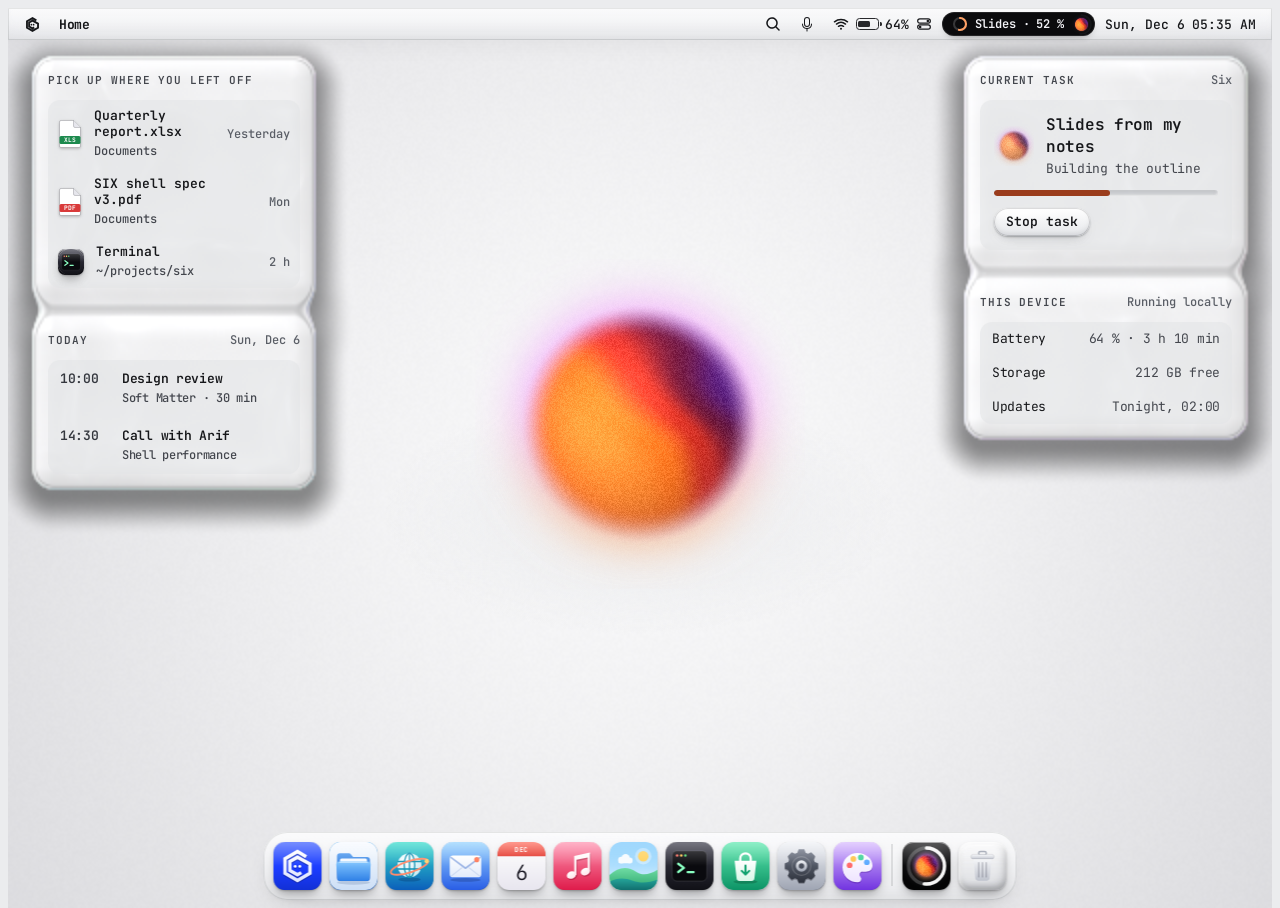
==== commit 0bb3ed1b: "Two new looks for Six: Ink, which shows its words, and Mosaic Ink: a paragraph out of focus, after t" ====
--- a/design/prototype/index.html
+++ b/design/prototype/index.html
@@ -660,6 +660,7 @@
 #pipBtn[data-live]:hover { background: #18181c; }
 .six-live { display: inline-flex; align-items: center; gap: 7px; max-width: 0; margin-right: 0; overflow: hidden; opacity: 0; white-space: nowrap; font: 600 12px/1 var(--font-ui); letter-spacing: -0.01em; transition: max-width 560ms var(--ease-detent), margin 560ms var(--ease-detent), opacity 220ms var(--ease-out); }
 #pipBtn[data-live] .six-live { max-width: 260px; margin-right: 7px; opacity: 1; }
+#pipBtn[data-live] .dotorb { color: #f3f3f7; }
 .six-live-txt { overflow: hidden; text-overflow: ellipsis; max-width: 200px; }
 .six-live .isl-ring, .six-live .isl-eq { display: none; }
 #pipBtn[data-act="task"] .isl-ring { display: block; width: 16px; height: 16px; transform: rotate(-90deg); flex: none; }
@@ -1870,8 +1871,8 @@
         <section id="p-pip" role="tabpanel" aria-labelledby="t-pip" hidden>
           <span class="overline">The SIX assistant</span>
           <h2>Six lives on the home screen</h2>
-          <p class="lead">Home is voice first: press the mic and talk, or say “Hey Six”. Six answers aloud and in a caption, opens and arranges windows, and changes settings; the written conversation is in the Six app at the top right. Six has four looks (Settings › Six &amp; voice › Look): Bloom, the default; Halo; Ripple; and the dotted sphere. Every state moves Six's colour differently, never its shape. Pick one to set Six everywhere.</p>
-          <div class="seg" role="group" aria-label="Six’s look" id="segOrbGuide"><button data-v="bloom" aria-pressed="true">Bloom</button><button data-v="halo" aria-pressed="false">Halo</button><button data-v="ripple" aria-pressed="false">Ripple</button><button data-v="dots" aria-pressed="false">Dotted</button></div>
+          <p class="lead">Home is voice first: press the mic and talk, or say “Hey Six”. Six answers aloud and in a caption, opens and arranges windows, and changes settings; the written conversation is in the Six app at the top right. Six has six looks (Settings › Six &amp; voice › Look): Bloom, the default; Halo; Ripple; the dotted sphere; Ink, which shows the words Six is saying; and Mosaic, a sphere of moving tiles. Every state moves Six's colour differently, never its shape. Pick one to set Six everywhere.</p>
+          <div class="seg" role="group" aria-label="Six’s look" id="segOrbGuide"><button data-v="bloom" aria-pressed="true">Bloom</button><button data-v="halo" aria-pressed="false">Halo</button><button data-v="ripple" aria-pressed="false">Ripple</button><button data-v="dots" aria-pressed="false">Dotted</button><button data-v="ink" aria-pressed="false">Ink</button><button data-v="tiles" aria-pressed="false">Mosaic</button></div>
           <h3>Bloom</h3>
           <p>A soft ball of warm colour: orange and red flowing over violet, with a pink haze lighting the air around it and a fine film grain, so it reads as a material and not a gradient. It is shaded as a matte ball, lit from the side Six is looking at, and the only colour in an otherwise graphite and silver system. Thinking stirs it and sends a spark across; listening ripples it; working fills it like a glass of water as the task progresses; Complete warms it green once; Failed cools it red.</p>
           <div class="pips" id="pipStates"></div>
@@ -1881,6 +1882,12 @@
           <h3>Ripple</h3>
           <p>A terraced pool seen from above, from the teal rings it is modelled on: steps of colour falling to a dark centre, each lip lit on the side toward the light and shading the step below. The deeper rings shift further as Six looks around, so it reads in depth, and the rings flow slowly outward like ripples. Listening sends waves through it; thinking winds the rings into a spiral; working fills it from the centre out.</p>
           <div class="pips" id="rippleStates"></div>
+          <h3>Ink</h3>
+          <p>A paragraph out of focus: rows of soft ink that drift and breathe, after a blurred-text poster. This look shows what Six is saying. As it speaks, each word comes into focus where a blot dissolves, in reading order, and blurs back as the next arrives; listening, it shows the words it heard; at rest it says a short line of its own now and then (“I walk with you.”). Words are set in Share Tech Mono.</p>
+          <div class="pips" id="inkStates"></div>
+          <h3>Mosaic</h3>
+          <p>A sphere of square tiles, after an optical-illusion study: every tile sits on its own hinge, a travelling wave tilts them in turn and one light rakes across, so the ball shimmers between solid and see-through. Listening sends rings out from the middle; thinking, a fast diagonal sweep; working, the tiles settle flat from the bottom up as the task fills; searching, the light roams.</p>
+          <div class="pips" id="tileStates"></div>
           <h3>Personality</h3>
           <ul class="principles">
             <li><span class="n">1</span><div><b>Six looks at you.</b> <span>The light on Bloom and the tilt of Halo turn toward the pointer.</span></div></li>
@@ -2128,7 +2135,7 @@
           <section class="spage" data-page="pip" hidden>
             <div class="sgroup">
               <div class="srow"><span class="sl"><b>Listening</b><small id="wakeNote">Six only hears you after you press the mic</small></span><div class="seg" role="group" aria-label="Listening" id="segWake"><button data-v="ptt" aria-pressed="true">Press to talk</button><button data-v="wake" aria-pressed="false">Always · “Hey Six”</button></div></div>
-              <div class="srow"><span class="sl"><b>Look</b><small>How Six appears on home, in the menu bar and in the dock</small></span><div class="seg" role="group" aria-label="Six’s look" id="segOrb"><button data-v="bloom" aria-pressed="true">Bloom</button><button data-v="halo" aria-pressed="false">Halo</button><button data-v="ripple" aria-pressed="false">Ripple</button><button data-v="dots" aria-pressed="false">Dotted</button></div></div>
+              <div class="srow"><span class="sl"><b>Look</b><small>How Six appears on home, in the menu bar and in the dock</small></span><div class="seg" role="group" aria-label="Six’s look" id="segOrb"><button data-v="bloom" aria-pressed="true">Bloom</button><button data-v="halo" aria-pressed="false">Halo</button><button data-v="ripple" aria-pressed="false">Ripple</button><button data-v="dots" aria-pressed="false">Dotted</button><button data-v="ink" aria-pressed="false">Ink</button><button data-v="tiles" aria-pressed="false">Mosaic</button></div></div>
               <div class="srow"><span class="sl"><b>Talk to Six</b><small>The mic in the menu bar, clicking Six on home, or the keyboard</small></span><span class="meta"><kbd>Ctrl</kbd> <kbd>Space</kbd> · hold <kbd>Space</kbd> on home</span></div>
               <label class="srow"><span class="sl"><b>Speak replies</b><small>Every reply is also shown as a caption</small></span><input class="sw" type="checkbox" id="speakToggle" checked></label>
               <label class="srow"><span class="sl"><b>Type replies like a terminal</b><small>Words arrive a few at a time behind a cursor. Off: the whole reply appears at once</small></span><input class="sw" type="checkbox" data-bind="typeout" checked></label>
@@ -4156,7 +4163,7 @@
   const rgba = (c, a) => `rgba(${c[0]},${c[1]},${c[2]},${Math.max(0, Math.min(1, a)).toFixed(3)})`;
   function mountOrb(el, still) { el._col = rgbOf(el); el._hi = el.classList.contains('orb-hi'); if (!still) orbs.add(el); drawAnyOrb(el, 1500); }
   function recolorOrbs() { orbs.forEach(o => { o._col = rgbOf(o); o._key = ''; o._sprites = null; }); }
-  const drawAnyOrb = (el, t) => { const f = formOf(el); return f === 'bloom' || f === 'halo' || f === 'ripple' ? drawFluidOrb(el, t, f) : el._hi ? drawHiOrb(el, t) : drawOrb(el, t); };
+  const drawAnyOrb = (el, t) => { const f = formOf(el); return f === 'bloom' || f === 'halo' || f === 'ripple' ? drawFluidOrb(el, t, f) : f === 'tiles' ? drawTileOrb(el, t) : f === 'ink' ? drawInkOrb(el, t) : el._hi ? drawHiOrb(el, t) : drawOrb(el, t); };
   // Complete and Failed take their semantic colour; everything else draws in the orb's own colour
   const colOf = (el, look) => look === 'done' ? hex(tok('--c-success')).map(v => Math.round(v * 255)) : look === 'failed' ? hex(tok('--c-danger')).map(v => Math.round(v * 255)) : el._col;
   const progressOf = el => (el.dataset.progress !== undefined && el.dataset.progress !== '' ? Math.max(0, Math.min(1, +el.dataset.progress)) : null);
@@ -4606,6 +4613,181 @@
     }
     ctx.restore();
   }
+  /* ── Mosaic: a sphere of square tiles, each on its own hinge ───────────
+     After the optical-illusion sphere: a latitude-longitude grid of tiles on a turning ball. Every
+     tile tilts on its own, a travelling wave runs through them and one light rakes across, so the
+     ball shimmers between solid and see-through. Each state moves the wave or the light. */
+  const smooth = (a, b, x) => { const k = Math.max(0, Math.min(1, (x - a) / (b - a))); return k * k * (3 - 2 * k); };
+  function drawTileOrb(el, t) {
+    const s = setupCanvas(el); if (!s) return;
+    const [ctx, size] = s, hi = el._hi, look = lookOf(el), base = look.split('-')[0], still = calm(), dark = isDark();
+    const prog = progressOf(el), ring = !hi && prog !== null && prog < 1;
+    const body = ring ? size * 0.75 : size, cx = size / 2, cy = size / 2, R = body * (hi ? 0.4 : 0.46);
+    // tiles on a cube projected onto the ball, so every tile is near square and none crowd at a pole
+    const small = size < 40, NG = small ? 4 : hi ? 11 : 7;
+    const amp = base === 'speak' ? parseFloat(el.style.getPropertyValue('--amp')) || 0 : 0;
+    const now = still ? 4000 : performance.now(), tau = (still ? 1500 : t) / 1000;
+    // it turns slowly, and leans toward the pointer
+    const tg = el._tg || (el._tg = [0, 0]);
+    if (!still && (hi || size >= 40) && orbPtr) {
+      const r = el.getBoundingClientRect(), gx = Math.max(-1, Math.min(1, (orbPtr[0] - r.left - r.width / 2) / 420)), gy = Math.max(-1, Math.min(1, (orbPtr[1] - r.top - r.height / 2) / 420));
+      tg[0] += (gx - tg[0]) * 0.05; tg[1] += (gy - tg[1]) * 0.05;
+    }
+    const spin = { reasoning: 2.6, working: 1.5, searching: 1.3, compacting: 1.8, retrying: 1.4, rest: 0.25, cancelled: 0.3, failed: 0.4 }[base] ?? 1;
+    const rotY = now * 0.00011 * spin + tg[0] * 0.7, rotX = -0.42 + tg[1] * 0.45, cX = Math.cos(rotX), sX = Math.sin(rotX), cY = Math.cos(rotY), sY = Math.sin(rotY);
+    // the light: upper left, roaming while Six searches
+    let la = -0.55, lb = 0.62;
+    if (base === 'searching') { la = Math.cos(tau * 1.6) * 0.8; lb = 0.3 + Math.sin(tau * 1.1) * 0.5; }
+    const Ln = Math.hypot(la, lb, 0.7), L = [la / Ln, lb / Ln, 0.7 / Ln], Hn = Math.hypot(L[0], L[1], L[2] + 1), H = [L[0] / Hn, L[1] / Hn, (L[2] + 1) / Hn];
+    const A = { base: 0.55, listen: 0.2, speak: 0.25 + amp * 0.95, reasoning: 0.95, working: 0.5, searching: 0.4, rest: 0.12, cancelled: 0.15, failed: 0.22, done: 0.3, compacting: 0.35 }[base] ?? 0.5;
+    const tint = base === 'done' ? [[90, 220, 140], 0.15 + 0.6 * Math.max(0, 1 - t / 1600)] : base === 'failed' ? [[240, 96, 96], 0.45] : null;
+    const dim = base === 'rest' || base === 'cancelled' ? 0.5 : 1;
+    const tiles = [];
+    const FACES = [[[1, 0, 0], [0, 0, -1], [0, 1, 0]], [[-1, 0, 0], [0, 0, 1], [0, 1, 0]], [[0, 1, 0], [1, 0, 0], [0, 0, -1]], [[0, -1, 0], [1, 0, 0], [0, 0, 1]], [[0, 0, 1], [1, 0, 0], [0, 1, 0]], [[0, 0, -1], [-1, 0, 0], [0, 1, 0]]];
+    const view = v => { const x = v[0] * cY + v[2] * sY, z = -v[0] * sY + v[2] * cY; return [x, v[1] * cX - z * sX, v[1] * sX + z * cX]; };
+    const norm = v => { const l = Math.hypot(v[0], v[1], v[2]) || 1; return [v[0] / l, v[1] / l, v[2] / l]; };
+    for (const [fn, fu, fv] of FACES) for (let i = 0; i < NG; i++) for (let j = 0; j < NG; j++) {
+      {
+        const ua = -1 + (i + 0.5) * 2 / NG, vb = -1 + (j + 0.5) * 2 / NG, q = [fn[0] + fu[0] * ua + fv[0] * vb, fn[1] + fu[1] * ua + fv[1] * vb, fn[2] + fu[2] * ua + fv[2] * vb];
+        const ql = Math.hypot(q[0], q[1], q[2]), P = [q[0] / ql, q[1] / ql, q[2] / ql], du = fu[0] * P[0] + fu[1] * P[1] + fu[2] * P[2], dv = fv[0] * P[0] + fv[1] * P[1] + fv[2] * P[2];
+        const half = R * (2 / NG) / ql * (small ? 0.36 : 0.4);
+        let N = view(P), E = view(norm([fu[0] - P[0] * du, fu[1] - P[1] * du, fu[2] - P[2] * du])), U = view(norm([fv[0] - P[0] * dv, fv[1] - P[1] * dv, fv[2] - P[2] * dv]));
+        if (N[2] < -0.2) continue;
+        // how this tile tilts: a wave per state, in the ball's own coordinates so it turns with it
+        let a = 0, b = 0;
+        if (base === 'listen') { const d = Math.acos(Math.max(-1, Math.min(1, N[2]))); a = 0.75 * Math.sin(d * 7 - tau * 6); }
+        else if (base === 'reasoning') { const w = Math.sin(P[1] * 3 + P[0] * 5 - tau * 4.5); a = A * w * w * w; b = 0.35 * Math.sin(P[0] * 9 + P[2] * 7 + tau * 3); }
+        else if (base === 'compacting') { a = 1.15 * (0.5 + 0.5 * Math.sin(tau * 2.2 - P[1] * 2)); }
+        else if (base === 'working') {
+          const lvl = prog !== null ? -1 + 2 * prog : Math.sin(tau * 1.2);   // settles flat from the bottom like a glass filling
+          if (N[1] < lvl) { a = 0; b = 0; } else { a = A * Math.sin(P[1] * 4 + P[0] * 3 - tau * 2); b = A * 0.5 * Math.sin(P[2] * 4 + tau); }
+        } else { a = A * Math.sin(P[1] * 4 + P[0] * 3 - tau * 1.6); b = A * 0.6 * Math.sin(P[2] * 4 - P[1] * 3 + tau * 1.1); }
+        const ca = Math.cos(a), sa = Math.sin(a), cb = Math.cos(b), sb = Math.sin(b);
+        const E2 = [E[0] * cb + N[0] * sb, E[1] * cb + N[1] * sb, E[2] * cb + N[2] * sb], N1 = [N[0] * cb - E[0] * sb, N[1] * cb - E[1] * sb, N[2] * cb - E[2] * sb];
+        const U2 = [U[0] * ca + N1[0] * sa, U[1] * ca + N1[1] * sa, U[2] * ca + N1[2] * sa], N2 = [N1[0] * ca - U[0] * sa, N1[1] * ca - U[1] * sa, N1[2] * ca - U[2] * sa];
+        const C = [N[0] * R, N[1] * R, N[2] * R];
+        const diff = Math.max(0, N2[0] * L[0] + N2[1] * L[1] + N2[2] * L[2]), spec = Math.pow(Math.max(0, N2[0] * H[0] + N2[1] * H[1] + N2[2] * H[2]), 26);
+        let v = (0.04 + 0.6 * diff + 1.0 * spec) * (N2[2] < 0 ? 0.2 : 1) * dim * (0.35 + 0.65 * smooth(0, 0.85, N[2]));
+        if (base === 'working' && N[1] < (prog !== null ? -1 + 2 * prog : -2)) v = Math.min(1, v + 0.18);
+        const al = smooth(-0.15, 0.55, N[2]);
+        const pts = [[1, 1], [-1, 1], [-1, -1], [1, -1]].map(([e, u]) => [cx + C[0] + (E2[0] * e + U2[0] * u) * half, cy - (C[1] + (E2[1] * e + U2[1] * u) * half)]);
+        tiles.push([C[2], pts, Math.min(1, v), al]);
+      }
+    }
+    tiles.sort((x, y) => x[0] - y[0]);
+    for (const [, pts, v, al] of tiles) {
+      let r = 255 * v, g = 255 * v, bl = 255 * v;
+      if (!dark) { r = 18 + r * 0.93; g = 18 + g * 0.93; bl = 22 + bl * 0.93; }
+      if (tint) { const [c, w] = tint; r += (c[0] * v - r) * w; g += (c[1] * v - g) * w; bl += (c[2] * v - bl) * w; }
+      ctx.fillStyle = `rgba(${r | 0},${g | 0},${bl | 0},${al.toFixed(3)})`;
+      ctx.beginPath(); ctx.moveTo(pts[0][0], pts[0][1]); for (let k = 1; k < 4; k++) ctx.lineTo(pts[k][0], pts[k][1]); ctx.closePath(); ctx.fill();
+    }
+    if (ring) drawRing(ctx, cx, cy, size * 0.45, Math.max(1.6, size * 0.085), prog, el._col);
+  }
+
+  /* ── Ink: soft words, and the words Six is saying ──────────────────────
+     After the blurred-text poster: rows of soft ink, like a paragraph out of focus. The blots drift
+     and breathe; when Six speaks, its words come into focus one at a time where a blot dissolves,
+     in reading order, and blur back as the next arrives. Listening, it shows what it heard; at
+     rest, now and then, a short line of its own. */
+  const INK_IDLE = ['I walk with you.', 'Ready when you are.', 'Say the word.'];
+  const orbWords = { list: INK_IDLE[0].split(' '), text: INK_IDLE[0], at: performance.now() + 1200, per: 560, kind: 'idle', idle: 0 };
+  function orbSay(text, kind = 'say') {
+    text = String(text || '').replace(/[“”"]/g, '').trim(); if (!text) return;
+    const list = text.split(/\s+/).slice(0, 80);
+    // a streamed reply grows: keep the words already shown in place
+    if (kind === orbWords.kind && orbWords.text && text.startsWith(orbWords.text)) { orbWords.list = list; orbWords.text = text; return; }
+    Object.assign(orbWords, { list, text, at: performance.now(), per: kind === 'heard' ? 300 : 340, kind });
+  }
+  const inkSprites = new Map();
+  function inkSprite(col) {
+    let c = inkSprites.get(col); if (c) return c;
+    c = document.createElement('canvas'); c.width = 260; c.height = 140;
+    const x = c.getContext('2d');
+    // a capsule well out of focus: drawn off canvas, only its blurred shadow lands
+    x.shadowColor = col; x.shadowBlur = 34; x.shadowOffsetX = 1000; x.fillStyle = '#000';
+    x.beginPath(); x.roundRect(60 - 1000, 48, 140, 44, 22); x.fill();
+    inkSprites.set(col, c); return c;
+  }
+  function inkLayout(el, R, small) {
+    if (el._ink && el._ink.R === R) return el._ink;
+    let seed = 7; const rnd = () => ((seed = (seed * 16807) % 2147483647) / 2147483647);
+    // a wide cloud of rows, like lines of a paragraph; blots overlap their neighbours, and about one
+    // in four is pale, as if further out of focus
+    const rows = small ? 3 : 6, blobs = [];
+    for (let r = 0; r < rows; r++) {
+      const y = (r - (rows - 1) / 2) * R * (small ? 0.55 : 0.3), chord = Math.min(R * 1.22, Math.sqrt(Math.max(0, R * R - y * y)) * (small ? 1.1 : 1.4));   // wide, but clear of the canvas edge
+      let x = -chord + rnd() * R * 0.2;
+      while (x < chord - R * 0.15) {
+        const w = Math.max(R * 0.3, Math.min(chord - x, (small ? 0.5 : 0.3) * R + rnd() * R * (small ? 0.4 : 0.55)));
+        blobs.push({ x: x + w / 2, y, w, ph: rnd() * TAU, sp: 0.5 + rnd(), d: rnd() < 0.25 ? 0.2 + rnd() * 0.3 : 0.7 + rnd() * 0.3, row: r });
+        x += w + (0.02 + rnd() * 0.18) * R;
+      }
+    }
+    return (el._ink = { R, blobs });
+  }
+  function drawInkOrb(el, t) {
+    const s = setupCanvas(el); if (!s) return;
+    const [ctx, size] = s, hi = el._hi, look = lookOf(el), base = look.split('-')[0], still = calm(), dark = isDark();
+    const prog = progressOf(el), ring = !hi && prog !== null && prog < 1;
+    const body = ring ? size * 0.75 : size, cx = size / 2, cy = size / 2, small = size < 60, R = body * (hi ? 0.35 : 0.38);
+    const amp = base === 'speak' ? parseFloat(el.style.getPropertyValue('--amp')) || 0 : 0;
+    const now = performance.now(), tau = (still ? 1500 : now) / 1000;
+    const { blobs } = inkLayout(el, R, small);
+    // small orbs (menu bar, dock) draw in the orb's own colour, so they read on the black capsule too
+    if (small && (!el._colAt || now - el._colAt > 500)) { el._col = rgbOf(el); el._colAt = now; }
+    const ink = small ? `rgb(${el._col.join(',')})` : dark ? 'rgb(200,206,255)' : 'rgb(14,18,62)', sprite = inkSprite(ink), bh = R * (small ? 0.42 : 0.27);
+    // the words in focus right now, each where a blot dissolves to make room for it
+    const W = orbWords, words = [];
+    if (hi && !small) {
+      const life = Math.max(1100, W.per * 3.4);
+      if (W.kind !== 'say' && W.kind !== 'heard' || now - W.at > W.list.length * W.per + life + 2500) {
+        // back at rest: every so often Six says a short line of its own
+        if (now - W.at > W.list.length * W.per + life + 7000) { W.idle = (W.idle + 1) % INK_IDLE.length; Object.assign(W, { text: INK_IDLE[W.idle], list: INK_IDLE[W.idle].split(' '), at: now, per: 560, kind: 'idle' }); }
+      }
+      // reading order (rows top to bottom), three blots on for each word, so the few words in focus
+      // at once never share a blot
+      const n = blobs.length, stride = n % 3 ? 3 : 2;
+      W.list.forEach((wd, i) => {
+        const age = still ? life / 2 : now - (W.at + i * W.per);
+        if (age < 0 || age > life) return;
+        const k = Math.min(1, age / 200, (life - age) / 420), bi = (i * stride + 1) % n;
+        words.push({ wd, k, b: blobs[bi] });
+      });
+    }
+    const gz = el._tg || (el._tg = [0, 0]);
+    if (!still && hi && orbPtr) { const r = el.getBoundingClientRect(); gz[0] += (Math.max(-1, Math.min(1, (orbPtr[0] - r.left - r.width / 2) / 420)) - gz[0]) * 0.05; gz[1] += (Math.max(-1, Math.min(1, (orbPtr[1] - r.top - r.height / 2) / 420)) - gz[1]) * 0.05; }
+    ctx.save(); ctx.translate(cx + gz[0] * R * 0.06, cy + gz[1] * R * 0.05);
+    const lvl = base === 'working' && prog !== null ? R - 2 * R * prog : null;
+    for (const b of blobs) {
+      let x = b.x + Math.sin(tau * 0.45 * b.sp + b.ph) * R * 0.05, y = b.y, w = b.w * (0.92 + 0.08 * Math.sin(tau * 0.7 + b.ph)), a = b.d;
+      if (base === 'listen') a *= 0.55 + 0.45 * (0.5 + 0.5 * Math.sin(tau * 6 - b.row * 0.9));
+      else if (base === 'speak') { w *= 1 + amp * 0.25; a = Math.min(1, a * (0.85 + amp * 0.4)); }
+      else if (base === 'reasoning') x += Math.sin(tau * 2.2 + b.y / R * 4) * R * 0.12;
+      else if (base === 'searching') a *= 0.35 + 0.65 * Math.exp(-(((x / R) - Math.sin(tau * 1.3) * 0.9) ** 2) / 0.12);
+      else if (base === 'compacting') { x *= 0.75 + 0.25 * Math.cos(tau * 2); w *= 0.8; }
+      else if (base === 'rest' || base === 'cancelled') a *= 0.4;
+      else if (base === 'failed') a *= 0.6;
+      if (lvl !== null && y < lvl) a *= 0.3;   // fills from the bottom while a task runs
+      const wd = words.find(q => q.b === b); if (wd) { a *= 1 - 0.95 * wd.k; w *= 1 - 0.4 * wd.k; }
+      const sx = w / 140, sy = bh / 44;
+      ctx.globalAlpha = Math.max(0, Math.min(1, a));
+      ctx.drawImage(sprite, x - 130 * sx, y - 70 * sy, 260 * sx, 140 * sy);
+    }
+    ctx.globalAlpha = 1;
+    if (words.length) {
+      const fs = Math.round(R * 0.21), blur = 'filter' in ctx;
+      ctx.font = `400 ${fs}px "Share Tech Mono", "JetBrains Mono", monospace`; ctx.textAlign = 'center'; ctx.textBaseline = 'middle';
+      ctx.fillStyle = base === 'failed' ? (dark ? '#ffb3b3' : '#8a1c1c') : dark ? '#f4f5ff' : '#111216';
+      for (const { wd, k, b } of words) {
+        ctx.globalAlpha = k; if (blur) ctx.filter = `blur(${((1 - k) * R * 0.035).toFixed(1)}px)`;
+        ctx.fillText(wd, b.x + Math.sin(tau * 0.45 * b.sp + b.ph) * R * 0.05, b.y);
+      }
+      if (blur) ctx.filter = 'none'; ctx.globalAlpha = 1;
+    }
+    ctx.restore();
+    if (ring) drawRing(ctx, cx, cy, size * 0.45, Math.max(1.6, size * 0.085), prog, el._col);
+  }
   const formOf = el => el.dataset.form || root.dataset.orbForm || 'bloom';   // Bloom is Six's default look
   let lastOrb = 0, orbsShown = 0;
   function tickOrbs(now) {
@@ -4617,7 +4799,7 @@
       if (!o.isConnected) { orbs.delete(o); return; }
       if (o.offsetParent === null || ((!o._hi || o.clientWidth < 200) && !small)) return;
       if (small) orbsShown++;
-      const form = formOf(o), look = lookOf(o), key = form + look + (o.style.getPropertyValue('--amp') || '') + (o.dataset.progress || '') + o.clientWidth + (root.dataset.theme || '');
+      const form = formOf(o), look = lookOf(o), key = form + look + (form === 'ink' ? orbWords.at + orbWords.text.length : '') + (o.style.getPropertyValue('--amp') || '') + (o.dataset.progress || '') + o.clientWidth + (root.dataset.theme || '');
       // a state just entered starts its own clock from zero (Complete glows once on entry)
       if (o._look !== look || o._form !== form) {
         // a change of state crossfades: the last frame of the old look fades out over the new one
@@ -4688,8 +4870,8 @@
     if ($('#pipStates').children.length) return;
     const cards = form => Object.entries(PIP_STATES).map(([k, [n, d]]) => `
       <button class="pip-card" data-state="${k}" aria-pressed="${k === pipNow}"><span class="pip" aria-hidden="true"><canvas class="dotorb orb-hi" data-form="${form}" data-state="${k}"${k === 'working' ? ' data-progress="0.6"' : ''}></canvas></span><b>${n}</b>${form === 'bloom' ? `<small>${d}</small>` : ''}</button>`).join('');
-    $('#pipStates').innerHTML = cards('bloom'); $('#haloStates').innerHTML = cards('halo'); $('#rippleStates').innerHTML = cards('ripple');
-    $$('#pipStates .dotorb, #haloStates .dotorb, #rippleStates .dotorb').forEach(o => { if (o.dataset.state === 'speaking') o.style.setProperty('--amp', '0.6'); mountOrb(o); });
+    $('#pipStates').innerHTML = cards('bloom'); $('#haloStates').innerHTML = cards('halo'); $('#rippleStates').innerHTML = cards('ripple'); $('#inkStates').innerHTML = cards('ink'); $('#tileStates').innerHTML = cards('tiles');
+    $$('#pipStates .dotorb, #haloStates .dotorb, #rippleStates .dotorb, #inkStates .dotorb, #tileStates .dotorb').forEach(o => { if (o.dataset.state === 'speaking') o.style.setProperty('--amp', '0.6'); mountOrb(o); });
     $('#orbTiles').innerHTML = ORB_GALLERY
       .map(([k, v, n, sub = '']) => `<div class="orb-tile"><div><canvas class="dotorb" data-form="dots" data-state="${k}"${v ? ` data-variant="${v}"` : ''} aria-hidden="true"></canvas></div><span>${n}<small>${sub}</small></span></div>`).join('');
     $$('#orbTiles .dotorb').forEach(o => { if (o.dataset.state === 'speaking') o.style.setProperty('--amp', '0.6'); mountOrb(o); });
@@ -4697,9 +4879,10 @@
   $('#pipStates').addEventListener('click', e => { const c = e.target.closest('.pip-card'); if (c) setPip(c.dataset.state); });
   $('#rippleStates').addEventListener('click', e => { const c = e.target.closest('.pip-card'); if (c) setPip(c.dataset.state); });
   $('#haloStates').addEventListener('click', e => { const c = e.target.closest('.pip-card'); if (c) setPip(c.dataset.state); });
+  ['#inkStates', '#tileStates'].forEach(id => $(id).addEventListener('click', e => { const c = e.target.closest('.pip-card'); if (c) setPip(c.dataset.state); }));
   // Six's look, everywhere at once
   function setOrbForm(v) {
-    if (v === 'halo' || v === 'ripple' || v === 'dots') root.dataset.orbForm = v; else { delete root.dataset.orbForm; v = 'bloom'; }
+    if (['halo', 'ripple', 'dots', 'ink', 'tiles'].includes(v)) root.dataset.orbForm = v; else { delete root.dataset.orbForm; v = 'bloom'; }
     $$('#segOrb button, #segOrbGuide button').forEach(b => b.setAttribute('aria-pressed', b.dataset.v === v));
   }
   $('#segOrbGuide').addEventListener('click', e => { const b = e.target.closest('button'); if (b) setOrbForm(b.dataset.v); });
@@ -6813,7 +6996,7 @@
     let reply = '', local = null, outcome = 'complete', label = '', fixes = null;
     try { local = localIntent(text); } catch (e) { local = { fail: "That didn't work. " + (e.message || ''), label: 'couldn’t do that' }; }
     setPip('thinking', local ? 'on this device' : sample ? 'asking Claude' : '');
-    const say = r => { txt.classList.remove('wait'); typeOut(txt, r, { onDone: () => { thread.scrollTop = thread.scrollHeight; } }); thread.scrollTop = thread.scrollHeight; if (cap) typeOut(cap.pip, r); };
+    const say = r => { orbSay(r); txt.classList.remove('wait'); typeOut(txt, r, { onDone: () => { thread.scrollTop = thread.scrollHeight; } }); thread.scrollTop = thread.scrollHeight; if (cap) typeOut(cap.pip, r); };
     if (local && local.review) {
       await wait(300);
       note(m, 'local');
@@ -6925,6 +7108,7 @@
   }
   function speak(text, keepState) {
     try {
+      orbSay(text);
       if (!('speechSynthesis' in window) || !text) return false;
       speechSynthesis.cancel();
       const u = new SpeechSynthesisUtterance(text.replace(/[“”]/g, ''));
@@ -7078,6 +7262,7 @@
     if (voice.dictate) { ask.value = t; if (final) { stopListening(); $('#composer').requestSubmit(); } return; }
     waveTalk = true;
     if (voice.cap) voice.cap.you.textContent = `“${t}”`;
+    orbSay(t, 'heard');
     if (!final) return;
     stopListening();
     const s = t.trim().replace(/[.!?]+$/, '');
